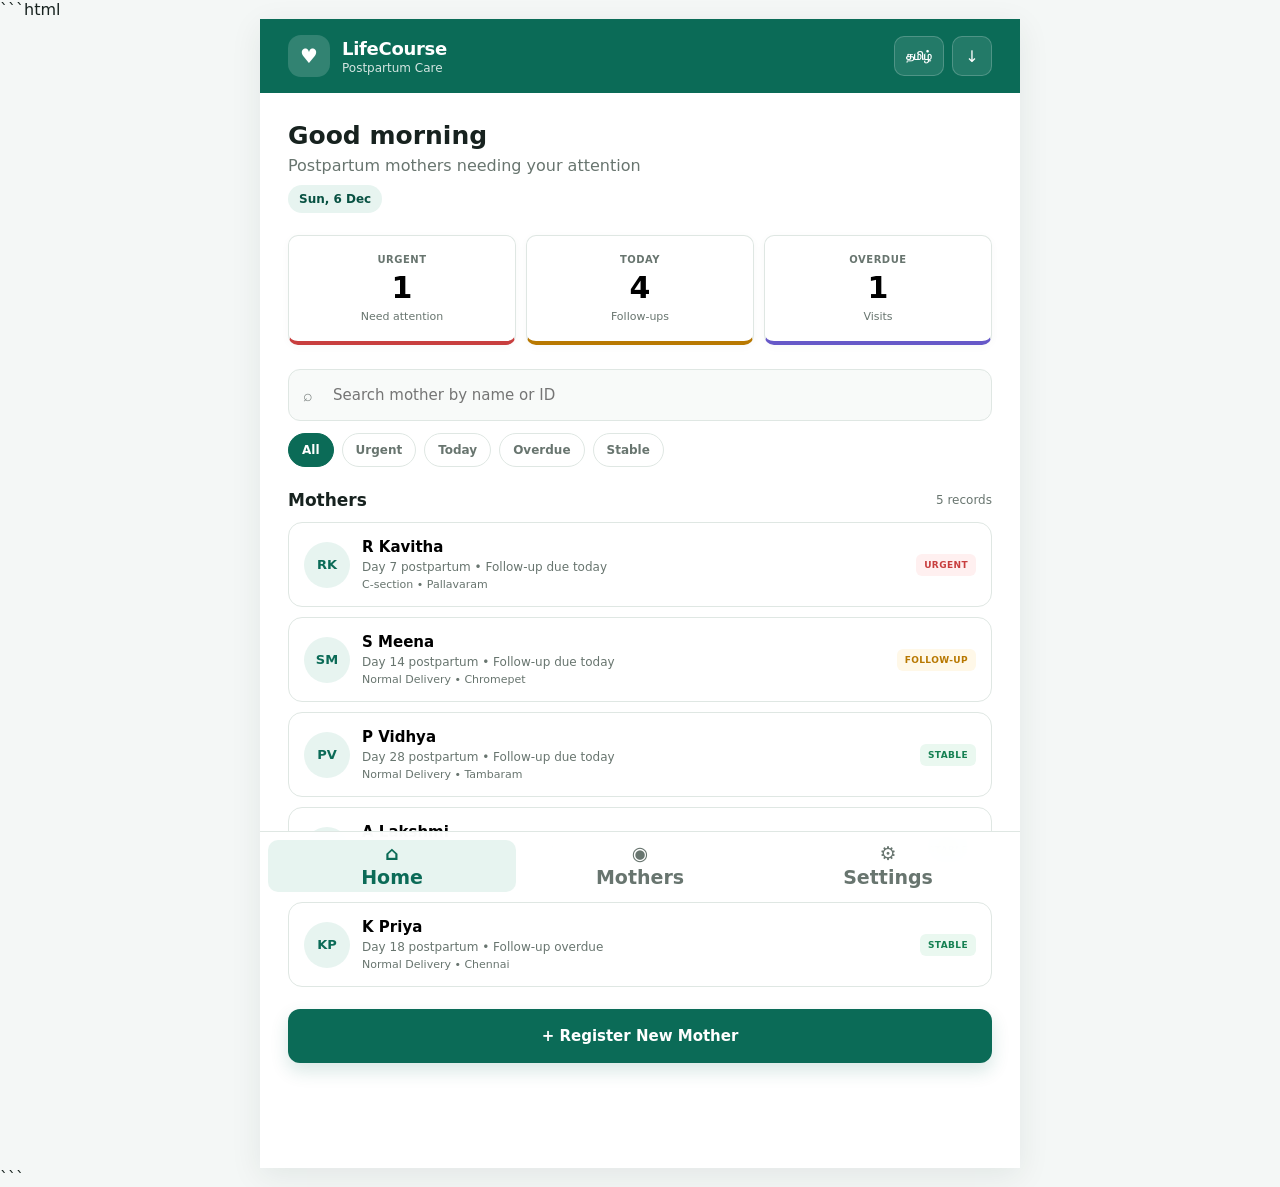
==== index.html @ d2e95560 "Update index.html" ====
```html
<!DOCTYPE html>
<html lang="en">
<head>
<meta charset="UTF-8">
<meta name="viewport" content="width=device-width, initial-scale=1.0, maximum-scale=1.0, viewport-fit=cover">

<title>LifeCourse | Postpartum Care</title>

<meta name="theme-color" content="#0b6b57">
<meta name="description" content="Postpartum follow-up prototype for ASHA and community health workers">

<style>

/* =========================================================
   LIFECOURSE POSTPARTUM TRACKER
   Single-file GitHub Pages prototype
   ========================================================= */

:root {
  --primary: #0b6b57;
  --primary-dark: #075142;
  --primary-light: #e7f4f0;

  --bg: #f4f7f6;
  --surface: #ffffff;
  --surface-soft: #f8faf9;

  --text: #17221f;
  --muted: #68756f;
  --border: #dfe7e3;

  --red: #c83e3e;
  --red-bg: #fff0f0;

  --yellow: #b87800;
  --yellow-bg: #fff8e8;

  --green: #158052;
  --green-bg: #eaf8f0;

  --purple: #6658c8;
  --purple-bg: #f0eeff;

  --shadow: 0 8px 30px rgba(18, 45, 36, 0.08);

  --radius: 16px;
  --radius-small: 10px;
}

* {
  box-sizing: border-box;
}

html {
  scroll-behavior: smooth;
}

body {
  margin: 0;
  background: var(--bg);
  color: var(--text);
  font-family:
    Inter,
    ui-sans-serif,
    system-ui,
    -apple-system,
    BlinkMacSystemFont,
    "Segoe UI",
    sans-serif;
}

button,
input,
select,
textarea {
  font: inherit;
}

button {
  cursor: pointer;
}

.app-shell {
  width: 100%;
  max-width: 760px;
  min-height: 100vh;
  margin: auto;
  background: var(--surface);
  position: relative;
  box-shadow: var(--shadow);
}


/* =========================================================
   HEADER
   ========================================================= */

.topbar {
  position: sticky;
  top: 0;
  z-index: 50;

  min-height: 74px;

  padding:
    calc(14px + env(safe-area-inset-top))
    20px
    14px;

  display: flex;
  align-items: center;
  justify-content: space-between;
  gap: 12px;

  color: white;
  background: var(--primary);
}

.brand {
  display: flex;
  align-items: center;
  gap: 12px;
}

.brand-mark {
  width: 42px;
  height: 42px;

  border-radius: 13px;

  display: grid;
  place-items: center;

  background: rgba(255,255,255,0.16);

  font-size: 20px;
}

.brand h1 {
  margin: 0;
  font-size: 18px;
  letter-spacing: -0.3px;
}

.brand p {
  margin: 2px 0 0;
  font-size: 12px;
  opacity: 0.82;
}

.header-actions {
  display: flex;
  gap: 8px;
}

.icon-button,
.language-button {
  border: 1px solid rgba(255,255,255,0.2);
  color: white;
  background: rgba(255,255,255,0.1);

  border-radius: 10px;

  min-width: 40px;
  height: 40px;

  padding: 0 11px;

  display: grid;
  place-items: center;
}

.language-button {
  font-size: 12px;
  font-weight: 700;
}


/* =========================================================
   SCREENS
   ========================================================= */

.screen {
  display: none;
  padding: 22px 18px 100px;
}

.screen.active {
  display: block;
}

.page-title {
  margin-bottom: 22px;
}

.page-title h2 {
  margin: 0;
  font-size: 26px;
  letter-spacing: -0.7px;
}

.page-title p {
  margin: 6px 0 0;
  color: var(--muted);
  line-height: 1.45;
}


/* =========================================================
   DASHBOARD
   ========================================================= */

.greeting {
  margin-bottom: 22px;
}

.greeting h2 {
  margin: 0;
  font-size: 25px;
}

.greeting p {
  margin: 6px 0 0;
  color: var(--muted);
}

.date-chip {
  display: inline-flex;
  margin-top: 10px;

  padding: 7px 11px;

  border-radius: 100px;

  background: var(--primary-light);
  color: var(--primary-dark);

  font-size: 12px;
  font-weight: 700;
}

.summary-grid {
  display: grid;
  grid-template-columns: repeat(3, 1fr);
  gap: 10px;

  margin-bottom: 24px;
}

.summary-card {
  min-height: 110px;

  padding: 14px 10px;

  border: 1px solid var(--border);
  border-radius: var(--radius-small);

  background: var(--surface);

  text-align: center;

  box-shadow: 0 2px 8px rgba(20, 40, 32, 0.03);
}

.summary-card span {
  display: block;

  margin-bottom: 5px;

  color: var(--muted);

  font-size: 10px;
  font-weight: 800;
  letter-spacing: 0.5px;
}

.summary-card strong {
  display: block;

  margin-bottom: 5px;

  font-size: 30px;
}

.summary-card small {
  color: var(--muted);
  font-size: 11px;
}

.summary-card.urgent {
  border-bottom: 4px solid var(--red);
}

.summary-card.today {
  border-bottom: 4px solid var(--yellow);
}

.summary-card.overdue {
  border-bottom: 4px solid var(--purple);
}


/* =========================================================
   SEARCH AND FILTERS
   ========================================================= */

.search-box {
  position: relative;
  margin-bottom: 12px;
}

.search-box span {
  position: absolute;
  top: 50%;
  left: 15px;

  transform: translateY(-50%);

  opacity: 0.55;
}

.search-box input {
  width: 100%;

  padding: 16px 16px 16px 44px;

  border: 1px solid var(--border);
  border-radius: 12px;

  outline: none;

  background: var(--surface-soft);

  font-size: 15px;
}

.search-box input:focus {
  border-color: var(--primary);
  background: white;
}

.filter-row {
  display: flex;
  gap: 8px;

  overflow-x: auto;

  padding-bottom: 5px;
  margin-bottom: 18px;

  scrollbar-width: none;
}

.filter-row::-webkit-scrollbar {
  display: none;
}

.filter-button {
  white-space: nowrap;

  padding: 9px 13px;

  border: 1px solid var(--border);
  border-radius: 100px;

  background: white;
  color: var(--muted);

  font-size: 12px;
  font-weight: 700;
}

.filter-button.active {
  background: var(--primary);
  color: white;
  border-color: var(--primary);
}


/* =========================================================
   LIST
   ========================================================= */

.section-heading {
  display: flex;
  align-items: center;
  justify-content: space-between;

  margin: 18px 0 12px;
}

.section-heading h3 {
  margin: 0;
  font-size: 17px;
}

.section-heading span {
  color: var(--muted);
  font-size: 12px;
}

.mother-list {
  display: flex;
  flex-direction: column;
  gap: 10px;
}

.mother-card {
  width: 100%;

  padding: 15px;

  display: flex;
  align-items: center;
  gap: 12px;

  text-align: left;

  border: 1px solid var(--border);
  border-radius: 14px;

  background: white;
}

.mother-card:hover {
  border-color: #b9cbc4;
}

.mother-card:active {
  transform: scale(0.99);
}

.avatar {
  flex-shrink: 0;

  width: 46px;
  height: 46px;

  border-radius: 50%;

  display: grid;
  place-items: center;

  background: var(--primary-light);
  color: var(--primary);

  font-size: 13px;
  font-weight: 800;
}

.mother-details {
  flex: 1;
  min-width: 0;
}

.mother-details h4 {
  margin: 0 0 4px;

  overflow: hidden;

  text-overflow: ellipsis;
  white-space: nowrap;

  font-size: 15px;
}

.mother-details p {
  margin: 0 0 4px;

  color: var(--muted);
  font-size: 12px;
}

.mother-details small {
  color: var(--muted);
  font-size: 11px;
}

.risk-badge {
  flex-shrink: 0;

  padding: 6px 8px;

  border-radius: 6px;

  font-size: 9px;
  font-weight: 900;
  letter-spacing: 0.4px;
}

.risk-red {
  background: var(--red-bg);
  color: var(--red);
}

.risk-yellow {
  background: var(--yellow-bg);
  color: var(--yellow);
}

.risk-green {
  background: var(--green-bg);
  color: var(--green);
}

.risk-purple {
  background: var(--purple-bg);
  color: var(--purple);
}


/* =========================================================
   BUTTONS
   ========================================================= */

.primary-button {
  width: 100%;
  min-height: 54px;

  margin-top: 22px;

  border: none;
  border-radius: 12px;

  color: white;
  background: var(--primary);

  font-weight: 800;
  font-size: 15px;

  box-shadow: 0 8px 18px rgba(11,107,87,0.16);
}

.primary-button:hover {
  background: var(--primary-dark);
}

.secondary-button {
  width: 100%;
  min-height: 50px;

  margin-top: 10px;

  border: 1px solid var(--border);
  border-radius: 12px;

  color: var(--text);
  background: white;

  font-weight: 700;
}

.danger-button {
  width: 100%;
  min-height: 52px;

  margin-top: 12px;

  border: none;
  border-radius: 12px;

  color: white;
  background: var(--red);

  font-weight: 800;
}

.back-button {
  display: inline-flex;
  align-items: center;
  gap: 7px;

  margin-bottom: 18px;
  padding: 0;

  border: none;
  background: transparent;

  color: var(--primary);

  font-weight: 800;
}


/* =========================================================
   PROFILE
   ========================================================= */

.profile-hero {
  padding: 18px;

  border-radius: var(--radius);

  background: linear-gradient(
    135deg,
    var(--primary-light),
    #f4faf8
  );

  margin-bottom: 18px;
}

.profile-top {
  display: flex;
  gap: 14px;
  align-items: center;
}

.profile-avatar {
  width: 64px;
  height: 64px;

  border-radius: 50%;

  display: grid;
  place-items: center;

  background: var(--primary);
  color: white;

  font-weight: 900;
}

.profile-info h2 {
  margin: 0;
  font-size: 22px;
}

.profile-info p {
  margin: 4px 0 0;
  color: var(--muted);
  font-size: 12px;
}

.day-status {
  margin-top: 18px;

  display: flex;
  align-items: baseline;
  gap: 7px;
}

.day-status strong {
  font-size: 28px;
}

.day-status span {
  color: var(--muted);
  font-size: 13px;
}


/* =========================================================
   INFORMATION CARDS
   ========================================================= */

.info-card {
  padding: 18px;

  margin-bottom: 14px;

  border: 1px solid var(--border);
  border-radius: var(--radius);

  background: white;
}

.info-card h3 {
  margin: 0 0 12px;
  font-size: 16px;
}

.info-row {
  display: flex;
  justify-content: space-between;
  gap: 15px;

  padding: 12px 0;

  border-top: 1px solid #edf1ef;
}

.info-row:first-of-type {
  border-top: none;
}

.info-row span {
  color: var(--muted);
  font-size: 13px;
}

.info-row strong {
  text-align: right;
  font-size: 13px;
}


/* =========================================================
   TIMELINE
   ========================================================= */

.timeline {
  position: relative;

  padding-left: 30px;
}

.timeline::before {
  content: "";

  position: absolute;

  top: 10px;
  bottom: 10px;
  left: 10px;

  width: 2px;

  background: var(--border);
}

.timeline-item {
  position: relative;

  padding-bottom: 21px;
}

.timeline-dot {
  position: absolute;

  left: -30px;
  top: 0;

  width: 22px;
  height: 22px;

  border-radius: 50%;

  display: grid;
  place-items: center;

  background: #e8edeb;

  color: var(--muted);

  font-size: 10px;
  font-weight: 900;
}

.timeline-item.completed .timeline-dot {
  background: var(--primary);
  color: white;
}

.timeline-item.current .timeline-dot {
  background: var(--yellow);
  color: white;
}

.timeline-item.overdue .timeline-dot {
  background: var(--red);
  color: white;
}

.timeline-content {
  display: flex;
  align-items: center;
  justify-content: space-between;

  gap: 15px;
}

.timeline-content strong {
  display: block;
  font-size: 14px;
}

.timeline-content p {
  margin: 4px 0 0;
  color: var(--muted);
  font-size: 12px;
}


/* =========================================================
   FORMS
   ========================================================= */

.form-card {
  padding: 18px;

  margin-bottom: 15px;

  border: 1px solid var(--border);
  border-radius: var(--radius);

  background: white;
}

.form-card h3 {
  margin: 0 0 6px;
  font-size: 17px;
}

.form-card > p {
  margin: 0 0 16px;
  color: var(--muted);
  font-size: 12px;
}

.form-group {
  margin-bottom: 15px;
}

.form-group:last-child {
  margin-bottom: 0;
}

.form-group label {
  display: block;

  margin-bottom: 7px;

  font-size: 13px;
  font-weight: 700;
}

.form-group input,
.form-group select,
.form-group textarea {
  width: 100%;

  min-height: 48px;

  padding: 12px;

  border: 1px solid var(--border);
  border-radius: 10px;

  outline: none;

  color: var(--text);
  background: white;
}

.form-group textarea {
  min-height: 90px;
  resize: vertical;
}

.form-group input:focus,
.form-group select:focus,
.form-group textarea:focus {
  border-color: var(--primary);
}


/* =========================================================
   SYMPTOMS
   ========================================================= */

.symptom-list {
  display: flex;
  flex-direction: column;
}

.symptom-row {
  display: flex;
  align-items: center;
  justify-content: space-between;

  gap: 12px;

  padding: 15px 0;

  border-top: 1px solid #edf1ef;
}

.symptom-row:first-child {
  border-top: none;
}

.symptom-text strong {
  display: block;
  font-size: 13px;
}

.symptom-text small {
  display: block;

  margin-top: 3px;

  color: var(--muted);
  font-size: 11px;
}

.toggle {
  position: relative;

  flex-shrink: 0;

  width: 48px;
  height: 28px;
}

.toggle input {
  opacity: 0;
  width: 0;
  height: 0;
}

.toggle span {
  position: absolute;
  inset: 0;

  border-radius: 30px;

  background: #dfe6e3;

  transition: 0.2s;
}

.toggle span::before {
  content: "";

  position: absolute;

  width: 20px;
  height: 20px;

  left: 4px;
  top: 4px;

  border-radius: 50%;

  background: white;

  transition: 0.2s;

  box-shadow: 0 2px 4px rgba(0,0,0,0.12);
}

.toggle input:checked + span {
  background: var(--red);
}

.toggle input:checked + span::before {
  transform: translateX(20px);
}


/* =========================================================
   SEGMENT CONTROL
   ========================================================= */

.segment-control {
  display: grid;
  grid-template-columns: repeat(3, 1fr);

  padding: 4px;

  border-radius: 11px;

  background: #edf2f0;
}

.segment-control button {
  min-height: 40px;

  border: none;
  border-radius: 8px;

  color: var(--muted);
  background: transparent;

  font-size: 12px;
  font-weight: 800;
}

.segment-control button.active {
  color: var(--primary);
  background: white;

  box-shadow: 0 2px 6px rgba(0,0,0,0.06);
}


/* =========================================================
   EMPTY STATE
   ========================================================= */

.empty-state {
  padding: 35px 20px;

  text-align: center;

  color: var(--muted);
}

.empty-icon {
  font-size: 38px;
  margin-bottom: 10px;
}


/* =========================================================
   RESULT
   ========================================================= */

.result-hero {
  margin-top: 30px;

  padding: 30px 22px;

  border-radius: 20px;

  text-align: center;
}

.result-icon {
  width: 72px;
  height: 72px;

  margin: 0 auto 15px;

  border-radius: 50%;

  display: grid;
  place-items: center;

  background: rgba(255,255,255,0.75);

  font-size: 30px;
}

.result-hero h2 {
  margin: 0;
}

.result-hero p {
  margin: 10px 0 0;
  line-height: 1.55;
}

.result-hero.red {
  color: #8e2424;
  background: var(--red-bg);
}

.result-hero.yellow {
  color: #805500;
  background: var(--yellow-bg);
}

.result-hero.green {
  color: #11633e;
  background: var(--green-bg);
}

.result-details {
  margin-top: 20px;
}


/* =========================================================
   BOTTOM NAVIGATION
   ========================================================= */

.bottom-nav {
  position: fixed;

  left: 50%;
  bottom: 0;

  transform: translateX(-50%);

  width: 100%;
  max-width: 760px;

  display: grid;
  grid-template-columns: repeat(3, 1fr);

  padding:
    8px
    8px
    calc(8px + env(safe-area-inset-bottom));

  border-top: 1px solid var(--border);

  background: rgba(255,255,255,0.96);

  backdrop-filter: blur(12px);
}

.nav-button {
  min-height: 52px;

  border: none;
  border-radius: 10px;

  color: var(--muted);
  background: transparent;

  font-size: 11px;
  font-weight: 700;
}

.nav-button span {
  display: block;
  font-size: 19px;
  margin-bottom: 2px;
}

.nav-button.active {
  color: var(--primary);
  background: var(--primary-light);
}


/* =========================================================
   TOAST
   ========================================================= */

.toast {
  position: fixed;

  left: 50%;
  bottom: 85px;

  transform: translateX(-50%) translateY(20px);

  z-index: 100;

  min-width: 220px;
  max-width: 85%;

  padding: 13px 16px;

  border-radius: 10px;

  color: white;
  background: #25312d;

  text-align: center;

  font-size: 13px;

  opacity: 0;
  pointer-events: none;

  transition: 0.25s;
}

.toast.show {
  opacity: 1;
  transform: translateX(-50%) translateY(0);
}


/* =========================================================
   MODAL
   ========================================================= */

.modal-overlay {
  position: fixed;
  inset: 0;

  z-index: 120;

  display: none;
  align-items: flex-end;

  background: rgba(10,20,16,0.45);
}

.modal-overlay.show {
  display: flex;
}

.modal {
  width: 100%;
  max-width: 760px;

  margin: auto;

  max-height: 90vh;
  overflow-y: auto;

  padding: 22px 18px
           calc(22px + env(safe-area-inset-bottom));

  border-radius: 22px 22px 0 0;

  background: white;
}

.modal h2 {
  margin-top: 0;
}


/* =========================================================
   RESPONSIVE
   ========================================================= */

@media (min-width: 700px) {

  .screen {
    padding: 28px 28px 105px;
  }

  .topbar {
    padding-left: 28px;
    padding-right: 28px;
  }

  .summary-card {
    padding: 18px;
  }

}

</style>
</head>


<body>

<div class="app-shell">


<!-- ======================================================
     HEADER
     ====================================================== -->

<header class="topbar">

  <div class="brand">

    <div class="brand-mark">♥</div>

    <div>

      <h1>LifeCourse</h1>

      <p data-i18n="postpartumCare">
        Postpartum Care
      </p>

    </div>

  </div>


  <div class="header-actions">

    <button
      class="language-button"
      onclick="toggleLanguage()"
      id="languageButton">

      தமிழ்

    </button>


    <button
      class="icon-button"
      onclick="exportCSV()"
      title="Export data">

      ↓

    </button>

  </div>

</header>



<!-- ======================================================
     DASHBOARD
     ====================================================== -->

<main
  id="dashboard"
  class="screen active">

  <section class="greeting">

    <h2 data-i18n="goodMorning">
      Good morning
    </h2>

    <p data-i18n="dashboardSubtitle">
      Postpartum mothers needing your attention
    </p>

    <div
      class="date-chip"
      id="todayDate">
    </div>

  </section>



  <section class="summary-grid">

    <button
      class="summary-card urgent"
      onclick="setFilter('urgent')">

      <span data-i18n="urgent">
        URGENT
      </span>

      <strong id="urgentCount">0</strong>

      <small data-i18n="needAttention">
        Need attention
      </small>

    </button>


    <button
      class="summary-card today"
      onclick="setFilter('today')">

      <span data-i18n="today">
        TODAY
      </span>

      <strong id="todayCount">0</strong>

      <small data-i18n="followUps">
        Follow-ups
      </small>

    </button>


    <button
      class="summary-card overdue"
      onclick="setFilter('overdue')">

      <span data-i18n="overdue">
        OVERDUE
      </span>

      <strong id="overdueCount">0</strong>

      <small data-i18n="visits">
        Visits
      </small>

    </button>

  </section>



  <div class="search-box">

    <span>⌕</span>

    <input
      type="text"
      id="searchInput"
      data-i18n-placeholder="searchPlaceholder"
      placeholder="Search mother by name or ID"
      oninput="renderMotherList()">

  </div>



  <div class="filter-row">

    <button
      class="filter-button active"
      data-filter="all"
      onclick="setFilter('all')">

      All

    </button>


    <button
      class="filter-button"
      data-filter="urgent"
      onclick="setFilter('urgent')">

      Urgent

    </button>


    <button
      class="filter-button"
      data-filter="today"
      onclick="setFilter('today')">

      Today

    </button>


    <button
      class="filter-button"
      data-filter="overdue"
      onclick="setFilter('overdue')">

      Overdue

    </button>


    <button
      class="filter-button"
      data-filter="stable"
      onclick="setFilter('stable')">

      Stable

    </button>

  </div>



  <div class="section-heading">

    <h3 data-i18n="mothers">
      Mothers
    </h3>

    <span id="listCount"></span>

  </div>



  <div
    id="motherList"
    class="mother-list">
  </div>



  <button
    class="primary-button"
    onclick="openRegistration()"
    data-i18n="registerMother">

    + Register New Mother

  </button>

</main>



<!-- ======================================================
     PROFILE
     ====================================================== -->

<main
  id="profileScreen"
  class="screen">

  <button
    class="back-button"
    onclick="showScreen('dashboard')">

    ← <span data-i18n="backToDashboard">
      Dashboard
    </span>

  </button>


  <div id="profileContent"></div>

</main>



<!-- ======================================================
     ASSESSMENT
     ====================================================== -->

<main
  id="assessmentScreen"
  class="screen">

  <button
    class="back-button"
    onclick="returnToProfile()">

    ← <span data-i18n="backToMother">
      Mother Profile
    </span>

  </button>


  <div class="page-title">

    <h2 data-i18n="assessment">
      Postpartum Assessment
    </h2>

    <p data-i18n="assessmentSubtitle">
      Record today's follow-up visit
    </p>

  </div>



  <div class="form-card">

    <h3 data-i18n="vitals">
      Vitals
    </h3>

    <p>
      Optional measurements available during the visit.
    </p>


    <div class="form-group">

      <label data-i18n="bloodPressure">
        Blood Pressure
      </label>

      <input
        type="text"
        id="visitBP"
        placeholder="120/80">

    </div>


    <div class="form-group">

      <label data-i18n="temperature">
        Temperature
      </label>

      <input
        type="number"
        step="0.1"
        id="visitTemperature"
        placeholder="°C">

    </div>

  </div>



  <div class="form-card">

    <h3 data-i18n="dangerSigns">
      Danger Signs
    </h3>

    <p data-i18n="dangerSignsSubtitle">
      Select symptoms reported or observed.
    </p>


    <div class="symptom-list" id="dangerSymptomList"></div>

  </div>



  <div class="form-card">

    <h3 data-i18n="woundCare">
      C-section / Wound Care
    </h3>

    <p>
      Complete where relevant.
    </p>


    <div class="symptom-list" id="woundSymptomList"></div>

  </div>



  <div class="form-card">

    <h3 data-i18n="mentalWellbeing">
      Mother's Wellbeing
    </h3>

    <p>
      Ask sensitively and record concerns.
    </p>


    <div class="symptom-list" id="mentalSymptomList"></div>

  </div>



  <div class="form-card">

    <h3 data-i18n="generalNotes">
      General Notes
    </h3>

    <div class="form-group">

      <textarea
        id="visitNotes"
        placeholder="Add observations from today's visit..."></textarea>

    </div>

  </div>



  <button
    class="primary-button"
    onclick="completeAssessment()"
    data-i18n="completeAssessment">

    Complete Assessment

  </button>

</main>



<!-- ======================================================
     RESULT
     ====================================================== -->

<main
  id="resultScreen"
  class="screen">

  <div id="resultContent"></div>

</main>



<!-- ======================================================
     MOTHERS SCREEN
     ====================================================== -->

<main
  id="mothersScreen"
  class="screen">

  <div class="page-title">

    <h2 data-i18n="allMothers">
      All Mothers
    </h2>

    <p data-i18n="allMothersSubtitle">
      Registered postpartum follow-up records
    </p>

  </div>


  <div
    id="allMotherList"
    class="mother-list">
  </div>

</main>



<!-- ======================================================
     SETTINGS
     ====================================================== -->

<main
  id="settingsScreen"
  class="screen">

  <div class="page-title">

    <h2 data-i18n="settings">
      Settings
    </h2>

    <p>
      Prototype data and application controls
    </p>

  </div>


  <div class="info-card">

    <h3>Data Storage</h3>

    <p style="color: var(--muted); font-size: 13px; line-height: 1.5;">

      This prototype stores data locally in this browser using
      LocalStorage. It is not suitable for real identifiable patient data.

    </p>

  </div>


  <div class="info-card">

    <h3>Demo Data</h3>

    <button
      class="secondary-button"
      onclick="resetDemoData()">

      Reset Demo Data

    </button>

  </div>


  <div class="info-card">

    <h3>Export</h3>

    <button
      class="secondary-button"
      onclick="exportCSV()">

      Export Mothers and Visit Data as CSV

    </button>

  </div>


  <div class="info-card">

    <h3>Prototype Disclaimer</h3>

    <p style="color: var(--muted); font-size: 13px; line-height: 1.5;">

      Risk classifications in this demonstration are not clinical advice.
      A production version should use clinically validated pathways and
      official programme protocols.

    </p>

  </div>

</main>



<!-- ======================================================
     BOTTOM NAVIGATION
     ====================================================== -->

<nav class="bottom-nav">

  <button
    class="nav-button active"
    data-screen="dashboard"
    onclick="showScreen('dashboard')">

    <span>⌂</span>

    <span data-i18n="home">
      Home
    </span>

  </button>


  <button
    class="nav-button"
    data-screen="mothersScreen"
    onclick="showScreen('mothersScreen')">

    <span>◉</span>

    <span data-i18n="mothers">
      Mothers
    </span>

  </button>


  <button
    class="nav-button"
    data-screen="settingsScreen"
    onclick="showScreen('settingsScreen')">

    <span>⚙</span>

    <span data-i18n="settings">
      Settings
    </span>

  </button>

</nav>



<!-- ======================================================
     REGISTRATION MODAL
     ====================================================== -->

<div
  id="registrationModal"
  class="modal-overlay">

  <div class="modal">

    <button
      class="back-button"
      onclick="closeRegistration()">

      ← Close

    </button>


    <h2 data-i18n="registerMother">
      Register New Mother
    </h2>


    <div class="form-group">

      <label data-i18n="motherName">
        Mother's Name
      </label>

      <input
        id="newMotherName"
        type="text"
        placeholder="Enter full name">

    </div>


    <div class="form-group">

      <label data-i18n="phoneNumber">
        Phone Number
      </label>

      <input
        id="newMotherPhone"
        type="tel"
        placeholder="Optional">

    </div>


    <div class="form-group">

      <label data-i18n="deliveryDate">
        Delivery Date
      </label>

      <input
        id="newDeliveryDate"
        type="date">

    </div>


    <div class="form-group">

      <label data-i18n="deliveryType">
        Delivery Type
      </label>

      <select id="newDeliveryType">

        <option value="Normal Delivery">
          Normal Delivery
        </option>

        <option value="C-section">
          C-section
        </option>

      </select>

    </div>


    <div class="form-group">

      <label data-i18n="hospital">
        Hospital / Facility
      </label>

      <input
        id="newHospital"
        type="text"
        placeholder="Facility name">

    </div>


    <div class="form-group">

      <label data-i18n="village">
        Village / Area
      </label>

      <input
        id="newVillage"
        type="text"
        placeholder="Village or locality">

    </div>


    <button
      class="primary-button"
      onclick="registerMother()"
      data-i18n="saveMother">

      Save Mother

    </button>

  </div>

</div>



<!-- ======================================================
     TOAST
     ====================================================== -->

<div
  id="toast"
  class="toast">
</div>



<script>

/* =========================================================
   DATA
   ========================================================= */

const STORAGE_KEY = "lifecourse_postpartum_mothers_v1";

let activeFilter = "all";
let selectedMotherId = null;
let currentLanguage = "en";


const VISIT_SCHEDULE = [
  1,
  3,
  7,
  14,
  28,
  42
];


const dangerSymptoms = [

  {
    id: "heavyBleeding",
    title: "Heavy vaginal bleeding",
    description: "Bleeding reported as unusually heavy"
  },

  {
    id: "fever",
    title: "Fever",
    description: "Mother reports fever or high temperature"
  },

  {
    id: "severeHeadache",
    title: "Severe headache",
    description: "Persistent or severe headache"
  },

  {
    id: "blurredVision",
    title: "Blurred vision",
    description: "New visual disturbance"
  },

  {
    id: "breathlessness",
    title: "Breathlessness",
    description: "Difficulty breathing or shortness of breath"
  },

  {
    id: "abdominalPain",
    title: "Severe abdominal pain",
    description: "Severe or worsening abdominal pain"
  }

];


const woundSymptoms = [

  {
    id: "woundPain",
    title: "Increasing wound pain",
    description: "Pain worsening around surgical wound"
  },

  {
    id: "woundRedness",
    title: "Redness or swelling",
    description: "Redness, warmth or swelling observed"
  },

  {
    id: "woundDischarge",
    title: "Discharge from wound",
    description: "Fluid or discharge observed"
  }

];


const mentalSymptoms = [

  {
    id: "persistentSadness",
    title: "Feeling persistently sad",
    description: "Persistent low mood or sadness"
  },

  {
    id: "extremeAnxiety",
    title: "Extreme anxiety",
    description: "Severe worry or anxiety affecting daily life"
  },

  {
    id: "difficultyCaring",
    title: "Difficulty caring for self or baby",
    description: "Functional concern requiring follow-up"
  }

];


/* =========================================================
   TRANSLATIONS
   ========================================================= */

const translations = {

  en: {

    postpartumCare: "Postpartum Care",

    goodMorning: "Good morning",

    dashboardSubtitle:
      "Postpartum mothers needing your attention",

    urgent: "URGENT",

    needAttention: "Need attention",

    today: "TODAY",

    followUps: "Follow-ups",

    overdue: "OVERDUE",

    visits: "Visits",

    searchPlaceholder:
      "Search mother by name or ID",

    mothers: "Mothers",

    registerMother:
      "+ Register New Mother",

    backToDashboard:
      "Dashboard",

    backToMother:
      "Mother Profile",

    assessment:
      "Postpartum Assessment",

    assessmentSubtitle:
      "Record today's follow-up visit",

    vitals:
      "Vitals",

    bloodPressure:
      "Blood Pressure",

    temperature:
      "Temperature",

    dangerSigns:
      "Danger Signs",

    dangerSignsSubtitle:
      "Select symptoms reported or observed.",

    woundCare:
      "C-section / Wound Care",

    mentalWellbeing:
      "Mother's Wellbeing",

    generalNotes:
      "General Notes",

    completeAssessment:
      "Complete Assessment",

    allMothers:
      "All Mothers",

    allMothersSubtitle:
      "Registered postpartum follow-up records",

    settings:
      "Settings",

    home:
      "Home",

    motherName:
      "Mother's Name",

    phoneNumber:
      "Phone Number",

    deliveryDate:
      "Delivery Date",

    deliveryType:
      "Delivery Type",

    hospital:
      "Hospital / Facility",

    village:
      "Village / Area",

    saveMother:
      "Save Mother"

  },


  ta: {

    postpartumCare:
      "பிரசவத்திற்குப் பிந்தைய பராமரிப்பு",

    goodMorning:
      "வணக்கம்",

    dashboardSubtitle:
      "உங்கள் கவனம் தேவைப்படும் தாய்மார்கள்",

    urgent:
      "அவசரம்",

    needAttention:
      "கவனம் தேவை",

    today:
      "இன்று",

    followUps:
      "தொடர்பு வருகைகள்",

    overdue:
      "தாமதம்",

    visits:
      "வருகைகள்",

    searchPlaceholder:
      "பெயர் அல்லது ID மூலம் தேடவும்",

    mothers:
      "தாய்மார்கள்",

    registerMother:
      "+ புதிய தாயை பதிவு செய்யவும்",

    backToDashboard:
      "டாஷ்போர்டு",

    backToMother:
      "தாய் விவரம்",

    assessment:
      "பிரசவத்திற்குப் பிந்தைய மதிப்பீடு",

    assessmentSubtitle:
      "இன்றைய வருகையை பதிவு செய்யவும்",

    vitals:
      "உடல் அளவீடுகள்",

    bloodPressure:
      "இரத்த அழுத்தம்",

    temperature:
      "உடல் வெப்பநிலை",

    dangerSigns:
      "ஆபத்து அறிகுறிகள்",

    dangerSignsSubtitle:
      "காணப்பட்ட அல்லது தெரிவிக்கப்பட்ட அறிகுறிகளை தேர்வு செய்யவும்.",

    woundCare:
      "C-section / காயம் பராமரிப்பு",

    mentalWellbeing:
      "தாயின் மனநலம்",

    generalNotes:
      "குறிப்புகள்",

    completeAssessment:
      "மதிப்பீட்டை முடிக்கவும்",

    allMothers:
      "அனைத்து தாய்மார்கள்",

    allMothersSubtitle:
      "பதிவு செய்யப்பட்ட பின்தொடர்பு பதிவுகள்",

    settings:
      "அமைப்புகள்",

    home:
      "முகப்பு",

    motherName:
      "தாயின் பெயர்",

    phoneNumber:
      "தொலைபேசி எண்",

    deliveryDate:
      "பிரசவ தேதி",

    deliveryType:
      "பிரசவ வகை",

    hospital:
      "மருத்துவமனை / மையம்",

    village:
      "கிராமம் / பகுதி",

    saveMother:
      "தாயை சேமிக்கவும்"

  }

};


/* =========================================================
   DEMO DATA
   ========================================================= */

function daysAgo(days) {

  const date = new Date();

  date.setDate(
    date.getDate() - days
  );

  return date
    .toISOString()
    .split("T")[0];

}


function createDemoData() {

  return [

    {

      id: "M001",

      name: "R Kavitha",

      phone: "9876543210",

      deliveryDate: daysAgo(7),

      deliveryType: "C-section",

      hospital:
        "Government Hospital",

      village:
        "Pallavaram",

      visits: [

        {
          date: daysAgo(6),
          day: 1,
          risk: "stable",
          symptoms: [],
          notes:
            "Routine follow-up completed."
        },

        {
          date: daysAgo(4),
          day: 3,
          risk: "stable",
          symptoms: [],
          notes:
            "Mother recovering."
        }

      ],

      manualRisk: "urgent",

      createdAt:
        new Date().toISOString()

    },


    {

      id: "M002",

      name: "S Meena",

      phone: "9876543211",

      deliveryDate: daysAgo(14),

      deliveryType: "Normal Delivery",

      hospital:
        "Primary Health Centre",

      village:
        "Chromepet",

      visits: [

        {
          date: daysAgo(13),
          day: 1,
          risk: "stable",
          symptoms: [],
          notes: ""
        },

        {
          date: daysAgo(11),
          day: 3,
          risk: "stable",
          symptoms: [],
          notes: ""
        },

        {
          date: daysAgo(7),
          day: 7,
          risk: "followup",
          symptoms: ["persistentSadness"],
          notes:
            "Needs closer wellbeing follow-up."
        }

      ],

      manualRisk: "followup",

      createdAt:
        new Date().toISOString()

    },


    {

      id: "M003",

      name: "P Vidhya",

      phone: "9876543212",

      deliveryDate: daysAgo(28),

      deliveryType: "Normal Delivery",

      hospital:
        "Government Hospital",

      village:
        "Tambaram",

      visits: [

        {
          date: daysAgo(27),
          day: 1,
          risk: "stable",
          symptoms: [],
          notes: ""
        },

        {
          date: daysAgo(25),
          day: 3,
          risk: "stable",
          symptoms: [],
          notes: ""
        },

        {
          date: daysAgo(21),
          day: 7,
          risk: "stable",
          symptoms: [],
          notes: ""
        },

        {
          date: daysAgo(14),
          day: 14,
          risk: "stable",
          symptoms: [],
          notes: ""
        }

      ],

      manualRisk: "stable",

      createdAt:
        new Date().toISOString()

    },


    {

      id: "M004",

      name: "A Lakshmi",

      phone: "9876543213",

      deliveryDate: daysAgo(3),

      deliveryType: "C-section",

      hospital:
        "Government Hospital",

      village:
        "Pallavaram",

      visits: [

        {
          date: daysAgo(2),
          day: 1,
          risk: "stable",
          symptoms: [],
          notes: ""
        }

      ],

      manualRisk: "stable",

      createdAt:
        new Date().toISOString()

    },


    {

      id: "M005",

      name: "K Priya",

      phone: "9876543214",

      deliveryDate: daysAgo(18),

      deliveryType: "Normal Delivery",

      hospital:
        "Primary Health Centre",

      village:
        "Chennai",

      visits: [

        {
          date: daysAgo(17),
          day: 1,
          risk: "stable",
          symptoms: [],
          notes: ""
        }

      ],

      manualRisk: "stable",

      createdAt:
        new Date().toISOString()

    }

  ];

}


/* =========================================================
   STORAGE
   ========================================================= */

function loadMothers() {

  const stored =
    localStorage.getItem(STORAGE_KEY);

  if (!stored) {

    const demo =
      createDemoData();

    saveMothers(demo);

    return demo;

  }

  try {

    return JSON.parse(stored);

  }

  catch (error) {

    const demo =
      createDemoData();

    saveMothers(demo);

    return demo;

  }

}


function saveMothers(mothers) {

  localStorage.setItem(
    STORAGE_KEY,
    JSON.stringify(mothers)
  );

}


let mothers = loadMothers();


/* =========================================================
   DATE HELPERS
   ========================================================= */

function getPostpartumDay(deliveryDate) {

  const start =
    new Date(deliveryDate);

  start.setHours(0,0,0,0);

  const today =
    new Date();

  today.setHours(0,0,0,0);

  const difference =
    today - start;

  return Math.max(
    0,
    Math.floor(
      difference /
      (1000 * 60 * 60 * 24)
    )
  );

}


function formatDate(dateString) {

  if (!dateString) return "-";

  const date =
    new Date(dateString);

  return date.toLocaleDateString(
    currentLanguage === "ta"
      ? "ta-IN"
      : "en-IN",
    {
      day: "numeric",
      month: "short",
      year: "numeric"
    }
  );

}


function formatToday() {

  return new Date()
    .toLocaleDateString(
      currentLanguage === "ta"
        ? "ta-IN"
        : "en-IN",
      {
        weekday: "short",
        day: "numeric",
        month: "short"
      }
    );

}


/* =========================================================
   VISIT STATUS
   ========================================================= */

function getCompletedVisitDays(mother) {

  return mother.visits
    .map(visit => visit.day);

}


function getNextScheduledDay(mother) {

  const completed =
    getCompletedVisitDays(mother);

  return VISIT_SCHEDULE.find(
    day => !completed.includes(day)
  ) || null;

}


function getVisitStatus(mother) {

  const postpartumDay =
    getPostpartumDay(
      mother.deliveryDate
    );

  const nextDay =
    getNextScheduledDay(mother);

  if (!nextDay) {

    return "completed";

  }

  if (postpartumDay > nextDay) {

    return "overdue";

  }

  if (postpartumDay === nextDay) {

    return "today";

  }

  return "upcoming";

}


/* =========================================================
   RISK
   ========================================================= */

function getCurrentRisk(mother) {

  if (
    mother.manualRisk === "urgent"
  ) {

    return "urgent";

  }

  const visits =
    mother.visits || [];

  if (visits.length === 0) {

    return mother.manualRisk ||
      "stable";

  }

  const latest =
    visits[visits.length - 1];

  return latest.risk ||
    mother.manualRisk ||
    "stable";

}


function getRiskLabel(risk) {

  const labels = {

    urgent:
      currentLanguage === "ta"
        ? "அவசரம்"
        : "URGENT",

    followup:
      currentLanguage === "ta"
        ? "பின்தொடர்பு"
        : "FOLLOW-UP",

    stable:
      currentLanguage === "ta"
        ? "நிலையான"
        : "STABLE"

  };

  return labels[risk] ||
    labels.stable;

}


function getRiskClass(risk) {

  if (risk === "urgent") {

    return "risk-red";

  }

  if (risk === "followup") {

    return "risk-yellow";

  }

  return "risk-green";

}


/* =========================================================
   RENDER MOTHER LIST
   ========================================================= */

function renderMotherList() {

  const list =
    document.getElementById(
      "motherList"
    );

  const query =
    document
      .getElementById(
        "searchInput"
      )
      .value
      .toLowerCase()
      .trim();


  let filtered =
    [...mothers];


  if (query) {

    filtered =
      filtered.filter(mother =>

        mother.name
          .toLowerCase()
          .includes(query)

        ||

        mother.id
          .toLowerCase()
          .includes(query)

      );

  }


  filtered =
    filtered.filter(mother => {

      const risk =
        getCurrentRisk(mother);

      const status =
        getVisitStatus(mother);


      if (
        activeFilter === "all"
      ) return true;


      if (
        activeFilter === "urgent"
      ) {

        return risk === "urgent";

      }


      if (
        activeFilter === "stable"
      ) {

        return risk === "stable";

      }


      if (
        activeFilter === "today"
      ) {

        return status === "today";

      }


      if (
        activeFilter === "overdue"
      ) {

        return status === "overdue";

      }


      return true;

    });


  filtered.sort((a, b) => {

    const riskOrder = {
      urgent: 1,
      followup: 2,
      stable: 3
    };

    return (
      riskOrder[
        getCurrentRisk(a)
      ]
      -
      riskOrder[
        getCurrentRisk(b)
      ]
    );

  });


  document
    .getElementById(
      "listCount"
    )
    .textContent =
      `${filtered.length} records`;


  if (
    filtered.length === 0
  ) {

    list.innerHTML = `

      <div class="empty-state">

        <div class="empty-icon">
          ✓
        </div>

        <strong>
          No mothers found
        </strong>

        <p>
          Try another search or filter.
        </p>

      </div>

    `;

    return;

  }


  list.innerHTML =
    filtered
      .map(mother =>
        renderMotherCard(mother)
      )
      .join("");

}


function renderMotherCard(mother) {

  const postpartumDay =
    getPostpartumDay(
      mother.deliveryDate
    );

  const risk =
    getCurrentRisk(mother);

  const visitStatus =
    getVisitStatus(mother);

  const nextDay =
    getNextScheduledDay(mother);


  let statusText =
    `Day ${postpartumDay} postpartum`;


  if (
    visitStatus === "today"
  ) {

    statusText +=
      " • Follow-up due today";

  }

  if (
    visitStatus === "overdue"
  ) {

    statusText +=
      " • Follow-up overdue";

  }

  if (
    nextDay &&
    visitStatus === "upcoming"
  ) {

    statusText +=
      ` • Next visit Day ${nextDay}`;

  }


  const initials =
    mother.name
      .split(" ")
      .slice(0,2)
      .map(
        word =>
          word[0]
      )
      .join("")
      .toUpperCase();


  return `

    <button
      class="mother-card"
      onclick="openMother('${mother.id}')">

      <div class="avatar">

        ${initials}

      </div>


      <div class="mother-details">

        <h4>
          ${escapeHTML(mother.name)}
        </h4>

        <p>
          ${statusText}
        </p>

        <small>
          ${escapeHTML(mother.deliveryType)}
          •
          ${escapeHTML(mother.village || "No location")}
        </small>

      </div>


      <div
        class="risk-badge ${getRiskClass(risk)}">

        ${getRiskLabel(risk)}

      </div>

    </button>

  `;

}


/* =========================================================
   DASHBOARD COUNTS
   ========================================================= */

function updateDashboard() {

  const urgent =
    mothers.filter(
      mother =>
        getCurrentRisk(mother)
        === "urgent"
    ).length;


  const today =
    mothers.filter(
      mother =>
        getVisitStatus(mother)
        === "today"
    ).length;


  const overdue =
    mothers.filter(
      mother =>
        getVisitStatus(mother)
        === "overdue"
    ).length;


  document
    .getElementById(
      "urgentCount"
    )
    .textContent =
      urgent;


  document
    .getElementById(
      "todayCount"
    )
    .textContent =
      today;


  document
    .getElementById(
      "overdueCount"
    )
    .textContent =
      overdue;


  document
    .getElementById(
      "todayDate"
    )
    .textContent =
      formatToday();


  renderMotherList();

  renderAllMothers();

}


/* =========================================================
   FILTERS
   ========================================================= */

function setFilter(filter) {

  activeFilter = filter;

  document
    .querySelectorAll(
      ".filter-button"
    )
    .forEach(button => {

      button.classList.toggle(
        "active",
        button.dataset.filter === filter
      );

    });


  renderMotherList();

  showScreen("dashboard");

}


/* =========================================================
   SCREEN NAVIGATION
   ========================================================= */

function showScreen(screenId) {

  document
    .querySelectorAll(
      ".screen"
    )
    .forEach(screen => {

      screen.classList.remove(
        "active"
      );

    });


  const target =
    document.getElementById(
      screenId
    );


  if (target) {

    target.classList.add(
      "active"
    );

  }


  document
    .querySelectorAll(
      ".nav-button"
    )
    .forEach(button => {

      button.classList.toggle(
        "active",
        button.dataset.screen === screenId
      );

    });


  window.scrollTo({
    top: 0,
    behavior: "smooth"
  });

}


/* =========================================================
   PROFILE
   ========================================================= */

function openMother(id) {

  selectedMotherId = id;

  const mother =
    mothers.find(
      item =>
        item.id === id
    );

  if (!mother) return;


  const content =
    document.getElementById(
      "profileContent"
    );


  const postpartumDay =
    getPostpartumDay(
      mother.deliveryDate
    );


  const initials =
    mother.name
      .split(" ")
      .slice(0,2)
      .map(
        word => word[0]
      )
      .join("")
      .toUpperCase();


  const risk =
    getCurrentRisk(mother);


  content.innerHTML = `

    <div class="profile-hero">

      <div class="profile-top">

        <div class="profile-avatar">

          ${initials}

        </div>


        <div class="profile-info">

          <h2>
            ${escapeHTML(mother.name)}
          </h2>

          <p>
            Mother ID: ${mother.id}
          </p>

          <p>
            ${escapeHTML(mother.village || "-")}
          </p>

        </div>

      </div>


      <div class="day-status">

        <strong>
          Day ${postpartumDay}
        </strong>

        <span>
          postpartum
        </span>

      </div>


      <div
        style="margin-top: 12px;">

        <span
          class="risk-badge ${getRiskClass(risk)}">

          ${getRiskLabel(risk)}

        </span>

      </div>

    </div>



    <div class="info-card">

      <h3>
        Delivery Information
      </h3>


      <div class="info-row">

        <span>
          Delivery type
        </span>

        <strong>
          ${escapeHTML(mother.deliveryType)}
        </strong>

      </div>


      <div class="info-row">

        <span>
          Delivery date
        </span>

        <strong>
          ${formatDate(mother.deliveryDate)}
        </strong>

      </div>


      <div class="info-row">

        <span>
          Hospital
        </span>

        <strong>
          ${escapeHTML(mother.hospital || "-")}
        </strong>

      </div>


      <div class="info-row">

        <span>
          Phone
        </span>

        <strong>
          ${escapeHTML(mother.phone || "-")}
        </strong>

      </div>

    </div>



    <div class="info-card">

      <h3>
        Postpartum Follow-up
      </h3>


      ${renderTimeline(mother)}

    </div>



    <button
      class="primary-button"
      onclick="startAssessment()">

      Start Follow-up Visit

    </button>


    <button
      class="secondary-button"
      onclick="showVisitHistory()">

      View Visit History

    </button>

  `;


  showScreen(
    "profileScreen"
  );

}


function renderTimeline(mother) {

  const completedDays =
    getCompletedVisitDays(
      mother
    );


  const postpartumDay =
    getPostpartumDay(
      mother.deliveryDate
    );


  return `

    <div class="timeline">

      ${VISIT_SCHEDULE
        .map(day => {

          let status =
            "";

          let label =
            "Upcoming";


          if (
            completedDays.includes(day)
          ) {

            status =
              "completed";

            label =
              "Completed";

          }

          else if (
            postpartumDay === day
          ) {

            status =
              "current";

            label =
              "Due today";

          }

          else if (
            postpartumDay > day
          ) {

            status =
              "overdue";

            label =
              "Overdue";

          }


          return `

            <div
              class="timeline-item ${status}">

              <div
                class="timeline-dot">

                ${
                  status === "completed"
                    ? "✓"
                    : day
                }

              </div>


              <div
                class="timeline-content">

                <div>

                  <strong>
                    Day ${day}
                  </strong>

                  <p>
                    ${label}
                  </p>

                </div>

              </div>

            </div>

          `;

        })
        .join("")}

    </div>

  `;

}


/* =========================================================
   VISIT HISTORY
   ========================================================= */

function showVisitHistory() {

  const mother =
    mothers.find(
      item =>
        item.id === selectedMotherId
    );

  if (!mother) return;


  const visits =
    [...mother.visits]
      .reverse();


  const content =
    document.getElementById(
      "profileContent"
    );


  content.innerHTML = `

    <div class="page-title">

      <h2>
        Visit History
      </h2>

      <p>
        ${escapeHTML(mother.name)}
      </p>

    </div>


    ${
      visits.length
        ? visits.map(visit => `

          <div class="info-card">

            <div
              class="section-heading"
              style="margin-top:0;">

              <h3>
                Day ${visit.day}
              </h3>

              <span
                class="risk-badge ${getRiskClass(visit.risk)}">

                ${getRiskLabel(visit.risk)}

              </span>

            </div>


            <div class="info-row">

              <span>
                Visit date
              </span>

              <strong>
                ${formatDate(visit.date)}
              </strong>

            </div>


            <div class="info-row">

              <span>
                Symptoms
              </span>

              <strong>
                ${
                  visit.symptoms &&
                  visit.symptoms.length
                    ? visit.symptoms.length
                    : "None recorded"
                }
              </strong>

            </div>


            <div
              style="
                margin-top:12px;
                color:var(--muted);
                font-size:13px;
                line-height:1.5;">

              ${
                escapeHTML(
                  visit.notes ||
                  "No notes recorded."
                )
              }

            </div>

          </div>

        `).join("")

        :

        `

          <div class="empty-state">

            <div class="empty-icon">
              📝
            </div>

            <strong>
              No visits recorded
            </strong>

          </div>

        `
    }


    <button
      class="secondary-button"
      onclick="openMother('${mother.id}')">

      Back to Mother Profile

    </button>

  `;

}


function returnToProfile() {

  if (selectedMotherId) {

    openMother(
      selectedMotherId
    );

  }

  else {

    showScreen(
      "dashboard"
    );

  }

}


/* =========================================================
   ASSESSMENT
   ========================================================= */

function startAssessment() {

  renderSymptoms();

  document
    .getElementById(
      "visitBP"
    )
    .value = "";


  document
    .getElementById(
      "visitTemperature"
    )
    .value = "";


  document
    .getElementById(
      "visitNotes"
    )
    .value = "";


  showScreen(
    "assessmentScreen"
  );

}


function renderSymptoms() {

  renderSymptomGroup(
    "dangerSymptomList",
    dangerSymptoms,
    "danger"
  );

  renderSymptomGroup(
    "woundSymptomList",
    woundSymptoms,
    "wound"
  );

  renderSymptomGroup(
    "mentalSymptomList",
    mentalSymptoms,
    "mental"
  );

}


function renderSymptomGroup(
  containerId,
  symptoms,
  group
) {

  const container =
    document.getElementById(
      containerId
    );


  container.innerHTML =
    symptoms
      .map(symptom => `

        <div class="symptom-row">

          <div class="symptom-text">

            <strong>
              ${symptom.title}
            </strong>

            <small>
              ${symptom.description}
            </small>

          </div>


          <label class="toggle">

            <input
              type="checkbox"
              value="${symptom.id}"
              data-group="${group}">

            <span></span>

          </label>

        </div>

      `)
      .join("");

}


/* =========================================================
   RISK CALCULATION - DEMO ONLY
   ========================================================= */

function completeAssessment() {

  const mother =
    mothers.find(
      item =>
        item.id === selectedMotherId
    );

  if (!mother) return;


  const checked =
    Array.from(
      document.querySelectorAll(
        'input[type="checkbox"]:checked'
      )
    );


  const symptoms =
    checked.map(
      item => item.value
    );


  const dangerSelected =
    checked.some(
      item =>
        item.dataset.group === "danger"
    );


  const woundSelected =
    checked.some(
      item =>
        item.dataset.group === "wound"
    );


  const mentalSelected =
    checked.some(
      item =>
        item.dataset.group === "mental"
    );


  let risk =
    "stable";


  /*
    DEMONSTRATION ONLY.

    Production logic must be replaced with
    clinically validated decision support.
  */

  if (
    dangerSelected
  ) {

    risk =
      "urgent";

  }

  else if (
    woundSelected ||
    mentalSelected
  ) {

    risk =
      "followup";

  }


  const nextDay =
    getNextScheduledDay(
      mother
    );


  const postpartumDay =
    getPostpartumDay(
      mother.deliveryDate
    );


  const recordedDay =
    nextDay ||
    postpartumDay;


  const visit = {

    date:
      new Date()
        .toISOString()
        .split("T")[0],

    day:
      recordedDay,

    risk,

    symptoms,

    bp:
      document
        .getElementById(
          "visitBP"
        )
        .value,

    temperature:
      document
        .getElementById(
          "visitTemperature"
        )
        .value,

    notes:
      document
        .getElementById(
          "visitNotes"
        )
        .value

  };


  mother.visits.push(
    visit
  );


  mother.manualRisk =
    risk;


  saveMothers(
    mothers
  );


  updateDashboard();

  renderResult(
    mother,
    visit
  );

}


/* =========================================================
   RESULT SCREEN
   ========================================================= */

function renderResult(
  mother,
  visit
) {

  let resultClass =
    "green";

  let icon =
    "✓";

  let title =
    "Mother appears stable";

  let message =
    "No selected danger signs were recorded in this demonstration assessment. Continue follow-up according to the approved care pathway.";


  if (
    visit.risk === "urgent"
  ) {

    resultClass =
      "red";

    icon =
      "!";

    title =
      "Urgent attention required";

    message =
      "One or more danger signs were recorded. Follow the approved clinical referral and escalation pathway.";

  }


  if (
    visit.risk === "followup"
  ) {

    resultClass =
      "yellow";

    icon =
      "•";

    title =
      "Closer follow-up required";

    message =
      "A concern was recorded that requires follow-up according to the approved care pathway.";

  }


  document
    .getElementById(
      "resultContent"
    )
    .innerHTML = `

      <div
        class="result-hero ${resultClass}">

        <div
          class="result-icon">

          ${icon}

        </div>


        <h2>
          ${title}
        </h2>


        <p>
          ${message}
        </p>

      </div>


      <div
        class="info-card result-details">

        <h3>
          Visit Recorded
        </h3>


        <div class="info-row">

          <span>
            Mother
          </span>

          <strong>
            ${escapeHTML(mother.name)}
          </strong>

        </div>


        <div class="info-row">

          <span>
            Visit
          </span>

          <strong>
            Day ${visit.day}
          </strong>

        </div>


        <div class="info-row">

          <span>
            Risk
          </span>

          <strong>
            ${getRiskLabel(visit.risk)}
          </strong>

        </div>

      </div>


      <button
        class="primary-button"
        onclick="openMother('${mother.id}')">

        Return to Mother Profile

      </button>


      <button
        class="secondary-button"
        onclick="showScreen('dashboard')">

        Return to Dashboard

      </button>

    `;


  showScreen(
    "resultScreen"
  );

}


/* =========================================================
   REGISTRATION
   ========================================================= */

function openRegistration() {

  document
    .getElementById(
      "registrationModal"
    )
    .classList.add(
      "show"
    );


  document
    .getElementById(
      "newMotherName"
    )
    .focus();

}


function closeRegistration() {

  document
    .getElementById(
      "registrationModal"
    )
    .classList.remove(
      "show"
    );

}


function registerMother() {

  const name =
    document
      .getElementById(
        "newMotherName"
      )
      .value
      .trim();


  const deliveryDate =
    document
      .getElementById(
        "newDeliveryDate"
      )
      .value;


  if (
    !name ||
    !deliveryDate
  ) {

    showToast(
      "Please enter mother's name and delivery date."
    );

    return;

  }


  const nextNumber =
    mothers.length + 1;


  const mother = {

    id:
      "M" +
      String(
        nextNumber
      ).padStart(3, "0"),

    name,

    phone:
      document
        .getElementById(
          "newMotherPhone"
        )
        .value
        .trim(),

    deliveryDate,

    deliveryType:
      document
        .getElementById(
          "newDeliveryType"
        )
        .value,

    hospital:
      document
        .getElementById(
          "newHospital"
        )
        .value
        .trim(),

    village:
      document
        .getElementById(
          "newVillage"
        )
        .value
        .trim(),

    visits: [],

    manualRisk:
      "stable",

    createdAt:
      new Date()
        .toISOString()

  };


  mothers.push(
    mother
  );


  saveMothers(
    mothers
  );


  closeRegistration();

  updateDashboard();

  openMother(
    mother.id
  );


  document
    .getElementById(
      "newMotherName"
    )
    .value = "";


  document
    .getElementById(
      "newMotherPhone"
    )
    .value = "";


  document
    .getElementById(
      "newDeliveryDate"
    )
    .value = "";


  document
    .getElementById(
      "newHospital"
    )
    .value = "";


  document
    .getElementById(
      "newVillage"
    )
    .value = "";

}


/* =========================================================
   ALL MOTHERS
   ========================================================= */

function renderAllMothers() {

  const list =
    document.getElementById(
      "allMotherList"
    );


  list.innerHTML =
    mothers
      .sort(
        (a,b) =>
          new Date(b.createdAt)
          -
          new Date(a.createdAt)
      )
      .map(
        mother =>
          renderMotherCard(
            mother
          )
      )
      .join("");

}


/* =========================================================
   CSV EXPORT
   ========================================================= */

function exportCSV() {

  const rows = [

    [
      "Mother ID",
      "Name",
      "Phone",
      "Delivery Date",
      "Delivery Type",
      "Hospital",
      "Village",
      "Current Postpartum Day",
      "Current Risk",
      "Visits Recorded"
    ]

  ];


  mothers.forEach(mother => {

    rows.push([

      mother.id,

      mother.name,

      mother.phone,

      mother.deliveryDate,

      mother.deliveryType,

      mother.hospital,

      mother.village,

      getPostpartumDay(
        mother.deliveryDate
      ),

      getCurrentRisk(
        mother
      ),

      mother.visits.length

    ]);

  });


  const csv =
    rows
      .map(row =>
        row
          .map(value => {

            const text =
              String(
                value ?? ""
              )
              .replace(
                /"/g,
                '""'
              );

            return `"${text}"`;

          })
          .join(",")
      )
      .join("\n");


  const blob =
    new Blob(
      [csv],
      {
        type:
          "text/csv;charset=utf-8;"
      }
    );


  const url =
    URL.createObjectURL(
      blob
    );


  const link =
    document.createElement(
      "a"
    );


  link.href =
    url;


  link.download =
    `lifecourse-postpartum-${new Date()
      .toISOString()
      .split("T")[0]}.csv`;


  document.body.appendChild(
    link
  );


  link.click();


  document.body.removeChild(
    link
  );


  URL.revokeObjectURL(
    url
  );


  showToast(
    "CSV exported successfully."
  );

}


/* =========================================================
   LANGUAGE
   ========================================================= */

function toggleLanguage() {

  currentLanguage =
    currentLanguage === "en"
      ? "ta"
      : "en";


  document
    .getElementById(
      "languageButton"
    )
    .textContent =
      currentLanguage === "en"
        ? "தமிழ்"
        : "EN";


  applyTranslations();

  updateDashboard();

  if (
    selectedMotherId &&
    document
      .getElementById(
        "profileScreen"
      )
      .classList.contains(
        "active"
      )
  ) {

    openMother(
      selectedMotherId
    );

  }

}


function applyTranslations() {

  const dictionary =
    translations[
      currentLanguage
    ];


  document
    .querySelectorAll(
      "[data-i18n]"
    )
    .forEach(element => {

      const key =
        element.dataset.i18n;

      if (
        dictionary[key]
      ) {

        element.textContent =
          dictionary[key];

      }

    });


  document
    .querySelectorAll(
      "[data-i18n-placeholder]"
    )
    .forEach(element => {

      const key =
        element.dataset
          .i18nPlaceholder;

      if (
        dictionary[key]
      ) {

        element.placeholder =
          dictionary[key];

      }

    });

}


/* =========================================================
   RESET
   ========================================================= */

function resetDemoData() {

  const confirmed =
    confirm(
      "Reset all local prototype data?"
    );


  if (!confirmed) return;


  mothers =
    createDemoData();


  saveMothers(
    mothers
  );


  selectedMotherId =
    null;


  updateDashboard();

  showScreen(
    "dashboard"
  );


  showToast(
    "Demo data reset."
  );

}


/* =========================================================
   UTILITIES
   ========================================================= */

function showToast(message) {

  const toast =
    document.getElementById(
      "toast"
    );


  toast.textContent =
    message;


  toast.classList.add(
    "show"
  );


  setTimeout(() => {

    toast.classList.remove(
      "show"
    );

  }, 2800);

}


function escapeHTML(value) {

  if (
    value === null ||
    value === undefined
  ) {

    return "";

  }


  return String(value)
    .replace(
      /&/g,
      "&amp;"
    )
    .replace(
      /</g,
      "&lt;"
    )
    .replace(
      />/g,
      "&gt;"
    )
    .replace(
      /"/g,
      "&quot;"
    )
    .replace(
      /'/g,
      "&#039;"
    );

}


/* =========================================================
   INITIALIZE
   ========================================================= */

document.addEventListener(
  "DOMContentLoaded",
  () => {

    applyTranslations();

    updateDashboard();

  }
);


</script>

</div>

</body>
</html>
```
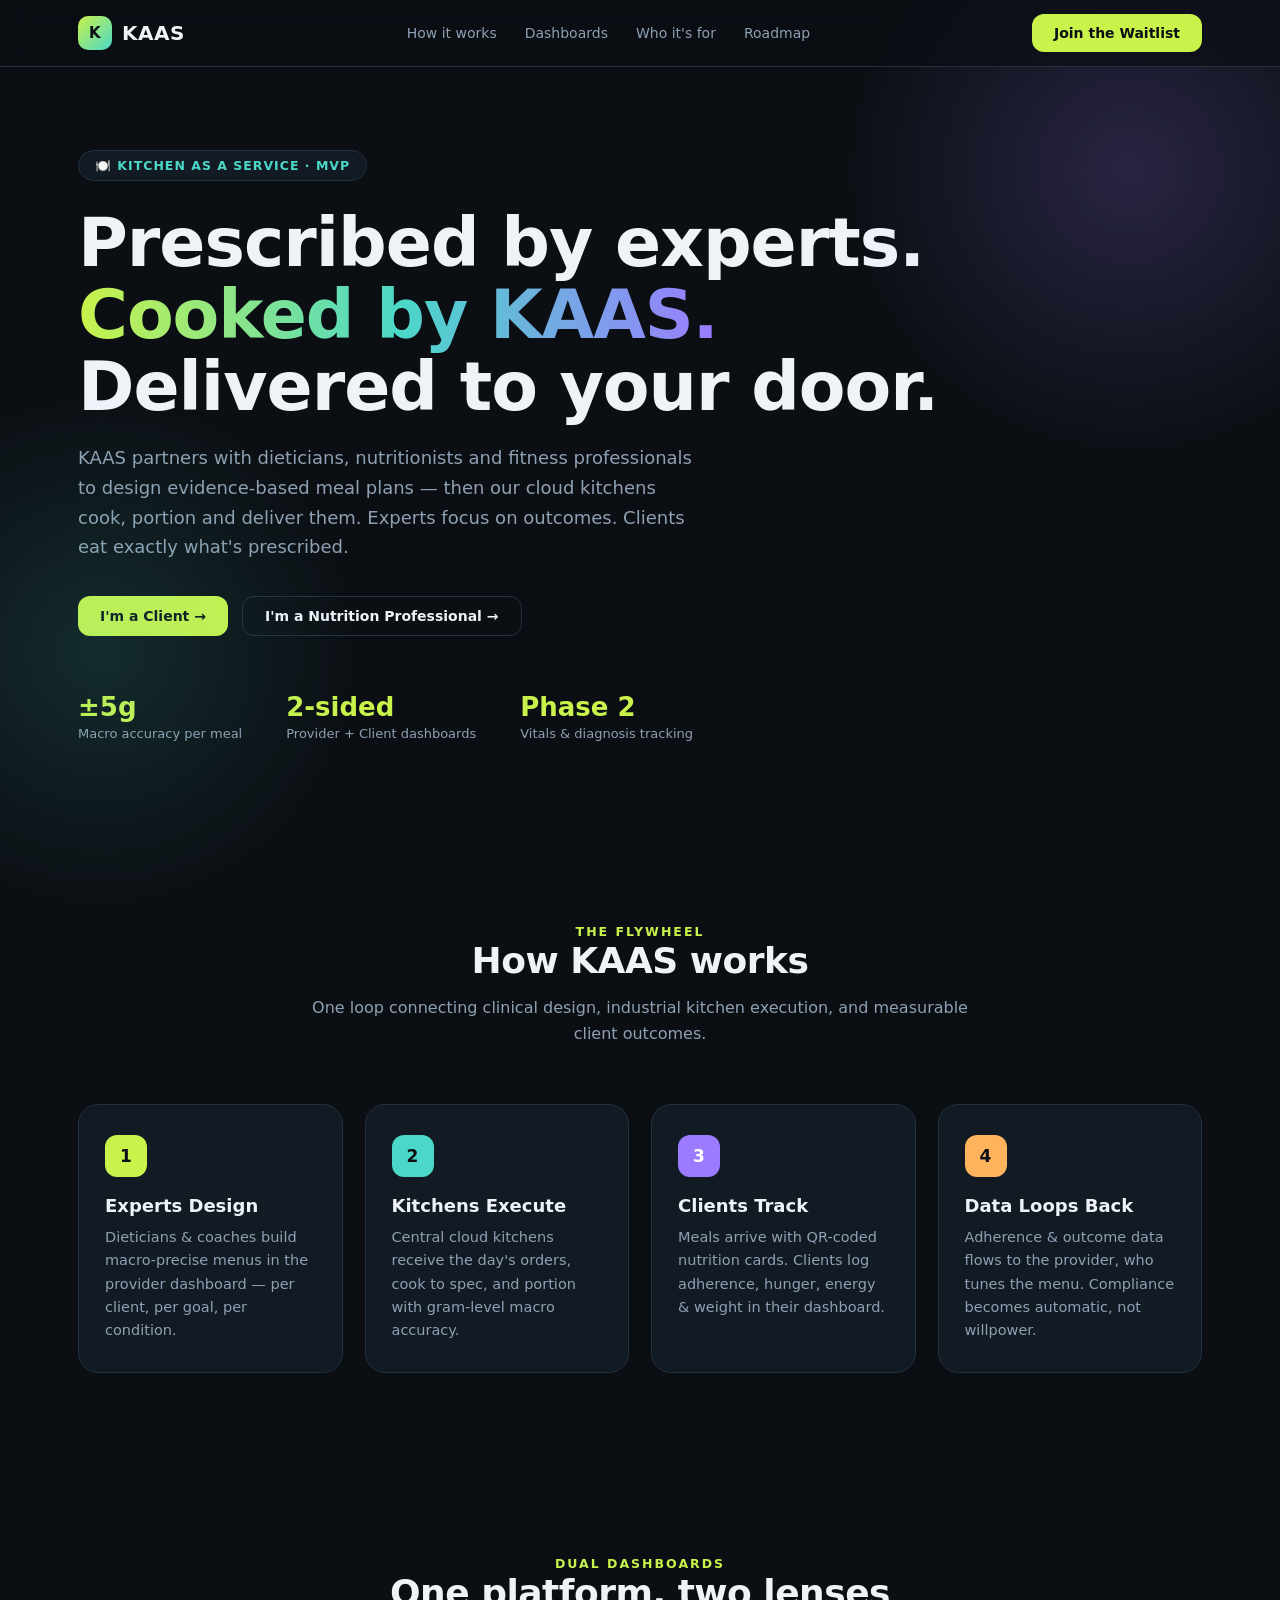
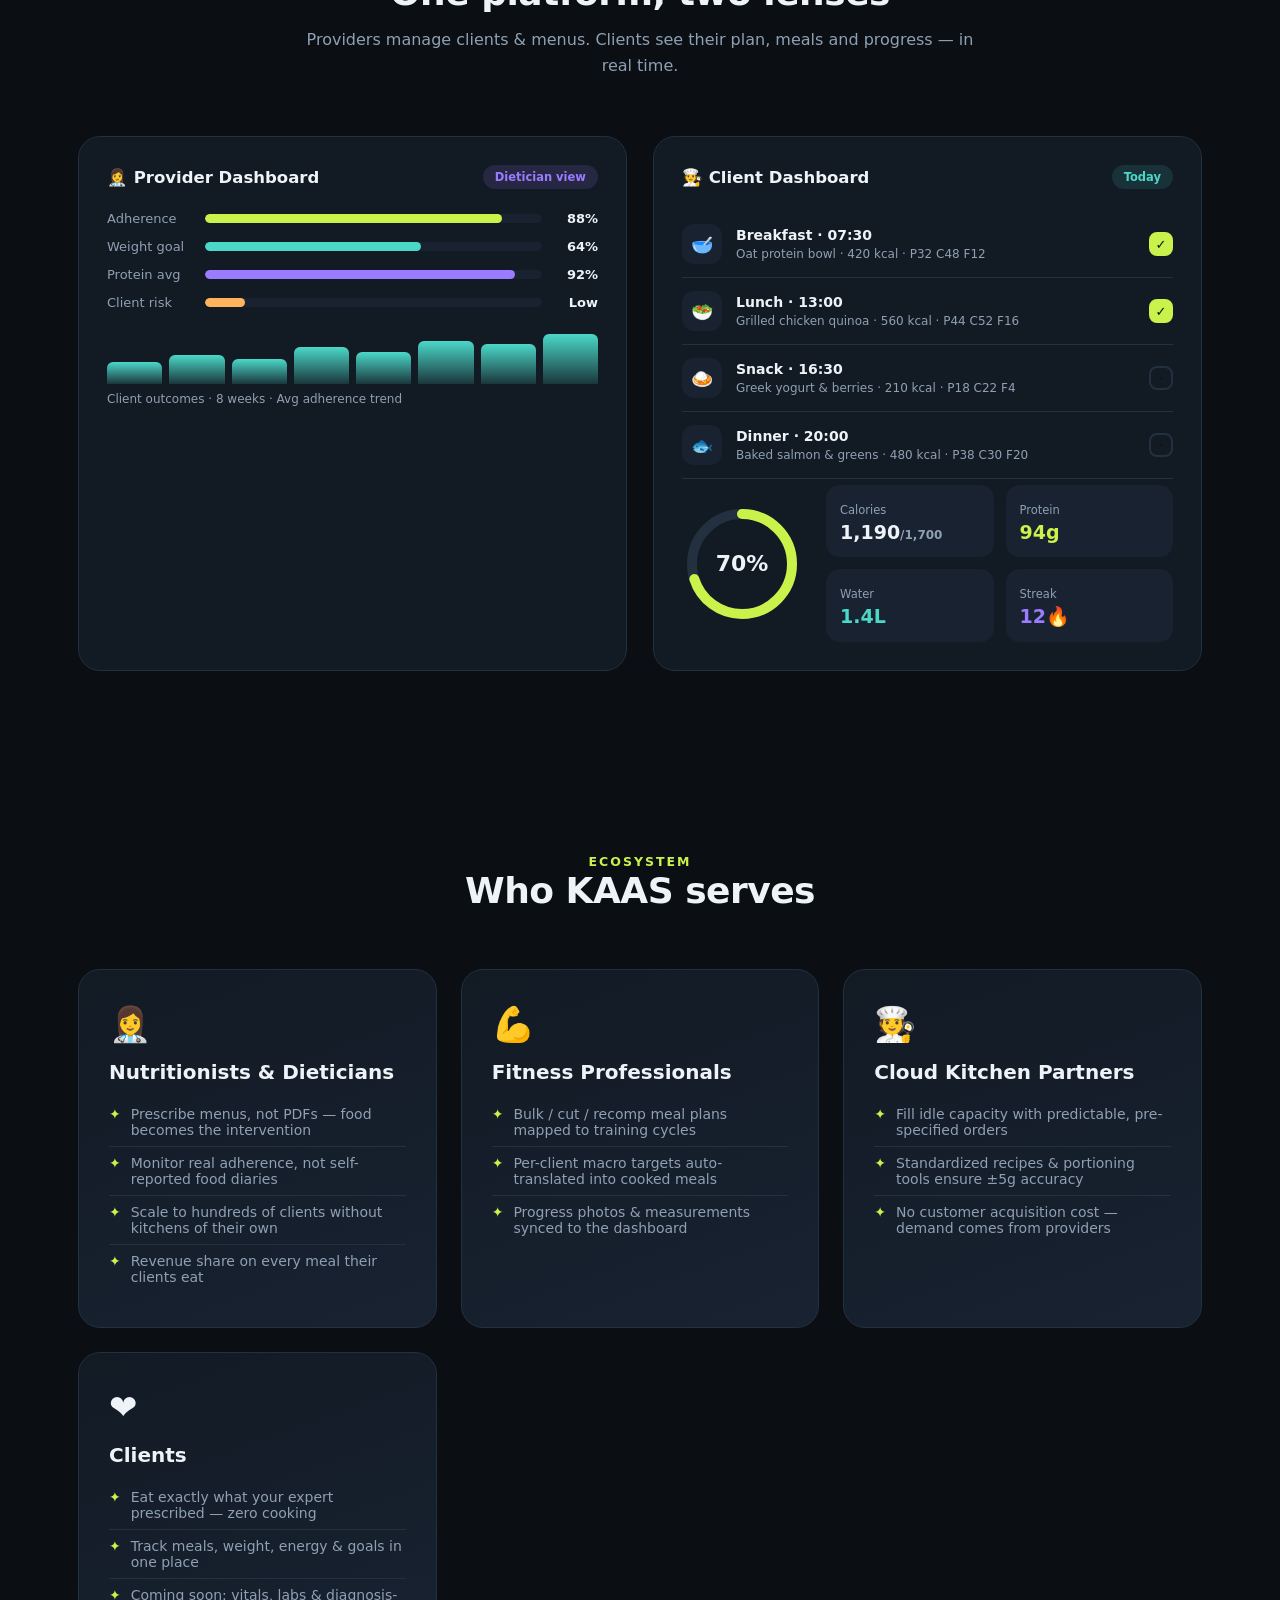
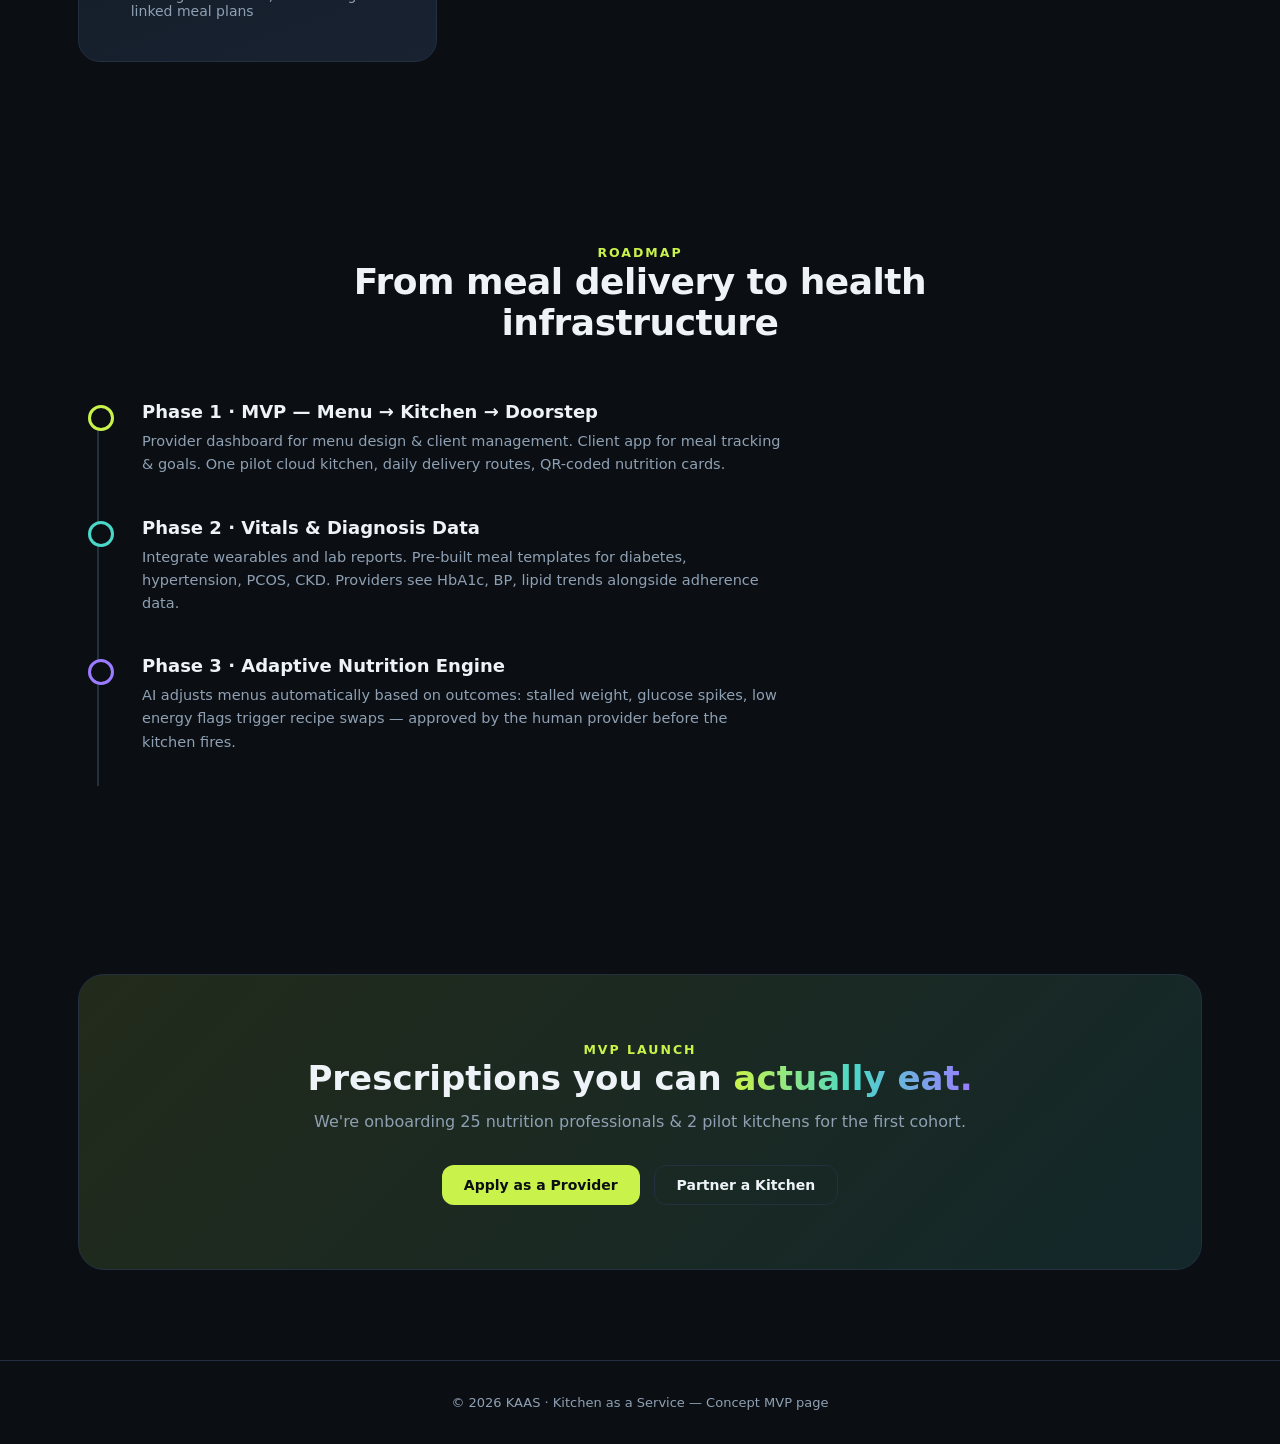
==== commit 554a794e: "Update index.html" ====
--- a/index.html
+++ b/index.html
@@ -1,4770 +1,289 @@
-```html
 <!DOCTYPE html>
 <html lang="en">
 <head>
 <meta charset="UTF-8">
-<meta name="viewport" content="width=device-width, initial-scale=1.0, maximum-scale=1.0, viewport-fit=cover">
-
-<title>LifeCourse | Postpartum Care</title>
-
-<meta name="theme-color" content="#0b6b57">
-<meta name="description" content="Postpartum follow-up prototype for ASHA and community health workers">
-
+<meta name="viewport" content="width=device-width, initial-scale=1.0">
+<title>KAAS — Kitchen as a Service</title>
 <style>
-
-/* =========================================================
-   LIFECOURSE POSTPARTUM TRACKER
-   Single-file GitHub Pages prototype
-   ========================================================= */
-
-:root {
-  --primary: #0b6b57;
-  --primary-dark: #075142;
-  --primary-light: #e7f4f0;
-
-  --bg: #f4f7f6;
-  --surface: #ffffff;
-  --surface-soft: #f8faf9;
-
-  --text: #17221f;
-  --muted: #68756f;
-  --border: #dfe7e3;
-
-  --red: #c83e3e;
-  --red-bg: #fff0f0;
-
-  --yellow: #b87800;
-  --yellow-bg: #fff8e8;
-
-  --green: #158052;
-  --green-bg: #eaf8f0;
-
-  --purple: #6658c8;
-  --purple-bg: #f0eeff;
-
-  --shadow: 0 8px 30px rgba(18, 45, 36, 0.08);
-
-  --radius: 16px;
-  --radius-small: 10px;
-}
-
-* {
-  box-sizing: border-box;
-}
-
-html {
-  scroll-behavior: smooth;
-}
-
-body {
-  margin: 0;
-  background: var(--bg);
-  color: var(--text);
-  font-family:
-    Inter,
-    ui-sans-serif,
-    system-ui,
-    -apple-system,
-    BlinkMacSystemFont,
-    "Segoe UI",
-    sans-serif;
-}
-
-button,
-input,
-select,
-textarea {
-  font: inherit;
-}
-
-button {
-  cursor: pointer;
-}
-
-.app-shell {
-  width: 100%;
-  max-width: 760px;
-  min-height: 100vh;
-  margin: auto;
-  background: var(--surface);
-  position: relative;
-  box-shadow: var(--shadow);
-}
-
-
-/* =========================================================
-   HEADER
-   ========================================================= */
-
-.topbar {
-  position: sticky;
-  top: 0;
-  z-index: 50;
-
-  min-height: 74px;
-
-  padding:
-    calc(14px + env(safe-area-inset-top))
-    20px
-    14px;
-
-  display: flex;
-  align-items: center;
-  justify-content: space-between;
-  gap: 12px;
-
-  color: white;
-  background: var(--primary);
-}
-
-.brand {
-  display: flex;
-  align-items: center;
-  gap: 12px;
-}
-
-.brand-mark {
-  width: 42px;
-  height: 42px;
-
-  border-radius: 13px;
-
-  display: grid;
-  place-items: center;
-
-  background: rgba(255,255,255,0.16);
-
-  font-size: 20px;
-}
-
-.brand h1 {
-  margin: 0;
-  font-size: 18px;
-  letter-spacing: -0.3px;
-}
-
-.brand p {
-  margin: 2px 0 0;
-  font-size: 12px;
-  opacity: 0.82;
-}
-
-.header-actions {
-  display: flex;
-  gap: 8px;
-}
-
-.icon-button,
-.language-button {
-  border: 1px solid rgba(255,255,255,0.2);
-  color: white;
-  background: rgba(255,255,255,0.1);
-
-  border-radius: 10px;
-
-  min-width: 40px;
-  height: 40px;
-
-  padding: 0 11px;
-
-  display: grid;
-  place-items: center;
-}
-
-.language-button {
-  font-size: 12px;
-  font-weight: 700;
-}
-
-
-/* =========================================================
-   SCREENS
-   ========================================================= */
-
-.screen {
-  display: none;
-  padding: 22px 18px 100px;
-}
-
-.screen.active {
-  display: block;
-}
-
-.page-title {
-  margin-bottom: 22px;
-}
-
-.page-title h2 {
-  margin: 0;
-  font-size: 26px;
-  letter-spacing: -0.7px;
-}
-
-.page-title p {
-  margin: 6px 0 0;
-  color: var(--muted);
-  line-height: 1.45;
-}
-
-
-/* =========================================================
-   DASHBOARD
-   ========================================================= */
-
-.greeting {
-  margin-bottom: 22px;
-}
-
-.greeting h2 {
-  margin: 0;
-  font-size: 25px;
-}
-
-.greeting p {
-  margin: 6px 0 0;
-  color: var(--muted);
-}
-
-.date-chip {
-  display: inline-flex;
-  margin-top: 10px;
-
-  padding: 7px 11px;
-
-  border-radius: 100px;
-
-  background: var(--primary-light);
-  color: var(--primary-dark);
-
-  font-size: 12px;
-  font-weight: 700;
-}
-
-.summary-grid {
-  display: grid;
-  grid-template-columns: repeat(3, 1fr);
-  gap: 10px;
-
-  margin-bottom: 24px;
-}
-
-.summary-card {
-  min-height: 110px;
-
-  padding: 14px 10px;
-
-  border: 1px solid var(--border);
-  border-radius: var(--radius-small);
-
-  background: var(--surface);
-
-  text-align: center;
-
-  box-shadow: 0 2px 8px rgba(20, 40, 32, 0.03);
-}
-
-.summary-card span {
-  display: block;
-
-  margin-bottom: 5px;
-
-  color: var(--muted);
-
-  font-size: 10px;
-  font-weight: 800;
-  letter-spacing: 0.5px;
-}
-
-.summary-card strong {
-  display: block;
-
-  margin-bottom: 5px;
-
-  font-size: 30px;
-}
-
-.summary-card small {
-  color: var(--muted);
-  font-size: 11px;
-}
-
-.summary-card.urgent {
-  border-bottom: 4px solid var(--red);
-}
-
-.summary-card.today {
-  border-bottom: 4px solid var(--yellow);
-}
-
-.summary-card.overdue {
-  border-bottom: 4px solid var(--purple);
-}
-
-
-/* =========================================================
-   SEARCH AND FILTERS
-   ========================================================= */
-
-.search-box {
-  position: relative;
-  margin-bottom: 12px;
-}
-
-.search-box span {
-  position: absolute;
-  top: 50%;
-  left: 15px;
-
-  transform: translateY(-50%);
-
-  opacity: 0.55;
-}
-
-.search-box input {
-  width: 100%;
-
-  padding: 16px 16px 16px 44px;
-
-  border: 1px solid var(--border);
-  border-radius: 12px;
-
-  outline: none;
-
-  background: var(--surface-soft);
-
-  font-size: 15px;
-}
-
-.search-box input:focus {
-  border-color: var(--primary);
-  background: white;
-}
-
-.filter-row {
-  display: flex;
-  gap: 8px;
-
-  overflow-x: auto;
-
-  padding-bottom: 5px;
-  margin-bottom: 18px;
-
-  scrollbar-width: none;
-}
-
-.filter-row::-webkit-scrollbar {
-  display: none;
-}
-
-.filter-button {
-  white-space: nowrap;
-
-  padding: 9px 13px;
-
-  border: 1px solid var(--border);
-  border-radius: 100px;
-
-  background: white;
-  color: var(--muted);
-
-  font-size: 12px;
-  font-weight: 700;
-}
-
-.filter-button.active {
-  background: var(--primary);
-  color: white;
-  border-color: var(--primary);
-}
-
-
-/* =========================================================
-   LIST
-   ========================================================= */
-
-.section-heading {
-  display: flex;
-  align-items: center;
-  justify-content: space-between;
-
-  margin: 18px 0 12px;
-}
-
-.section-heading h3 {
-  margin: 0;
-  font-size: 17px;
-}
-
-.section-heading span {
-  color: var(--muted);
-  font-size: 12px;
-}
-
-.mother-list {
-  display: flex;
-  flex-direction: column;
-  gap: 10px;
-}
-
-.mother-card {
-  width: 100%;
-
-  padding: 15px;
-
-  display: flex;
-  align-items: center;
-  gap: 12px;
-
-  text-align: left;
-
-  border: 1px solid var(--border);
-  border-radius: 14px;
-
-  background: white;
-}
-
-.mother-card:hover {
-  border-color: #b9cbc4;
-}
-
-.mother-card:active {
-  transform: scale(0.99);
-}
-
-.avatar {
-  flex-shrink: 0;
-
-  width: 46px;
-  height: 46px;
-
-  border-radius: 50%;
-
-  display: grid;
-  place-items: center;
-
-  background: var(--primary-light);
-  color: var(--primary);
-
-  font-size: 13px;
-  font-weight: 800;
-}
-
-.mother-details {
-  flex: 1;
-  min-width: 0;
-}
-
-.mother-details h4 {
-  margin: 0 0 4px;
-
-  overflow: hidden;
-
-  text-overflow: ellipsis;
-  white-space: nowrap;
-
-  font-size: 15px;
-}
-
-.mother-details p {
-  margin: 0 0 4px;
-
-  color: var(--muted);
-  font-size: 12px;
-}
-
-.mother-details small {
-  color: var(--muted);
-  font-size: 11px;
-}
-
-.risk-badge {
-  flex-shrink: 0;
-
-  padding: 6px 8px;
-
-  border-radius: 6px;
-
-  font-size: 9px;
-  font-weight: 900;
-  letter-spacing: 0.4px;
-}
-
-.risk-red {
-  background: var(--red-bg);
-  color: var(--red);
-}
-
-.risk-yellow {
-  background: var(--yellow-bg);
-  color: var(--yellow);
-}
-
-.risk-green {
-  background: var(--green-bg);
-  color: var(--green);
-}
-
-.risk-purple {
-  background: var(--purple-bg);
-  color: var(--purple);
-}
-
-
-/* =========================================================
-   BUTTONS
-   ========================================================= */
-
-.primary-button {
-  width: 100%;
-  min-height: 54px;
-
-  margin-top: 22px;
-
-  border: none;
-  border-radius: 12px;
-
-  color: white;
-  background: var(--primary);
-
-  font-weight: 800;
-  font-size: 15px;
-
-  box-shadow: 0 8px 18px rgba(11,107,87,0.16);
-}
-
-.primary-button:hover {
-  background: var(--primary-dark);
-}
-
-.secondary-button {
-  width: 100%;
-  min-height: 50px;
-
-  margin-top: 10px;
-
-  border: 1px solid var(--border);
-  border-radius: 12px;
-
-  color: var(--text);
-  background: white;
-
-  font-weight: 700;
-}
-
-.danger-button {
-  width: 100%;
-  min-height: 52px;
-
-  margin-top: 12px;
-
-  border: none;
-  border-radius: 12px;
-
-  color: white;
-  background: var(--red);
-
-  font-weight: 800;
-}
-
-.back-button {
-  display: inline-flex;
-  align-items: center;
-  gap: 7px;
-
-  margin-bottom: 18px;
-  padding: 0;
-
-  border: none;
-  background: transparent;
-
-  color: var(--primary);
-
-  font-weight: 800;
-}
-
-
-/* =========================================================
-   PROFILE
-   ========================================================= */
-
-.profile-hero {
-  padding: 18px;
-
-  border-radius: var(--radius);
-
-  background: linear-gradient(
-    135deg,
-    var(--primary-light),
-    #f4faf8
-  );
-
-  margin-bottom: 18px;
-}
-
-.profile-top {
-  display: flex;
-  gap: 14px;
-  align-items: center;
-}
-
-.profile-avatar {
-  width: 64px;
-  height: 64px;
-
-  border-radius: 50%;
-
-  display: grid;
-  place-items: center;
-
-  background: var(--primary);
-  color: white;
-
-  font-weight: 900;
-}
-
-.profile-info h2 {
-  margin: 0;
-  font-size: 22px;
-}
-
-.profile-info p {
-  margin: 4px 0 0;
-  color: var(--muted);
-  font-size: 12px;
-}
-
-.day-status {
-  margin-top: 18px;
-
-  display: flex;
-  align-items: baseline;
-  gap: 7px;
-}
-
-.day-status strong {
-  font-size: 28px;
-}
-
-.day-status span {
-  color: var(--muted);
-  font-size: 13px;
-}
-
-
-/* =========================================================
-   INFORMATION CARDS
-   ========================================================= */
-
-.info-card {
-  padding: 18px;
-
-  margin-bottom: 14px;
-
-  border: 1px solid var(--border);
-  border-radius: var(--radius);
-
-  background: white;
-}
-
-.info-card h3 {
-  margin: 0 0 12px;
-  font-size: 16px;
-}
-
-.info-row {
-  display: flex;
-  justify-content: space-between;
-  gap: 15px;
-
-  padding: 12px 0;
-
-  border-top: 1px solid #edf1ef;
-}
-
-.info-row:first-of-type {
-  border-top: none;
-}
-
-.info-row span {
-  color: var(--muted);
-  font-size: 13px;
-}
-
-.info-row strong {
-  text-align: right;
-  font-size: 13px;
-}
-
-
-/* =========================================================
-   TIMELINE
-   ========================================================= */
-
-.timeline {
-  position: relative;
-
-  padding-left: 30px;
-}
-
-.timeline::before {
-  content: "";
-
-  position: absolute;
-
-  top: 10px;
-  bottom: 10px;
-  left: 10px;
-
-  width: 2px;
-
-  background: var(--border);
-}
-
-.timeline-item {
-  position: relative;
-
-  padding-bottom: 21px;
-}
-
-.timeline-dot {
-  position: absolute;
-
-  left: -30px;
-  top: 0;
-
-  width: 22px;
-  height: 22px;
-
-  border-radius: 50%;
-
-  display: grid;
-  place-items: center;
-
-  background: #e8edeb;
-
-  color: var(--muted);
-
-  font-size: 10px;
-  font-weight: 900;
-}
-
-.timeline-item.completed .timeline-dot {
-  background: var(--primary);
-  color: white;
-}
-
-.timeline-item.current .timeline-dot {
-  background: var(--yellow);
-  color: white;
-}
-
-.timeline-item.overdue .timeline-dot {
-  background: var(--red);
-  color: white;
-}
-
-.timeline-content {
-  display: flex;
-  align-items: center;
-  justify-content: space-between;
-
-  gap: 15px;
-}
-
-.timeline-content strong {
-  display: block;
-  font-size: 14px;
-}
-
-.timeline-content p {
-  margin: 4px 0 0;
-  color: var(--muted);
-  font-size: 12px;
-}
-
-
-/* =========================================================
-   FORMS
-   ========================================================= */
-
-.form-card {
-  padding: 18px;
-
-  margin-bottom: 15px;
-
-  border: 1px solid var(--border);
-  border-radius: var(--radius);
-
-  background: white;
-}
-
-.form-card h3 {
-  margin: 0 0 6px;
-  font-size: 17px;
-}
-
-.form-card > p {
-  margin: 0 0 16px;
-  color: var(--muted);
-  font-size: 12px;
-}
-
-.form-group {
-  margin-bottom: 15px;
-}
-
-.form-group:last-child {
-  margin-bottom: 0;
-}
-
-.form-group label {
-  display: block;
-
-  margin-bottom: 7px;
-
-  font-size: 13px;
-  font-weight: 700;
-}
-
-.form-group input,
-.form-group select,
-.form-group textarea {
-  width: 100%;
-
-  min-height: 48px;
-
-  padding: 12px;
-
-  border: 1px solid var(--border);
-  border-radius: 10px;
-
-  outline: none;
-
-  color: var(--text);
-  background: white;
-}
-
-.form-group textarea {
-  min-height: 90px;
-  resize: vertical;
-}
-
-.form-group input:focus,
-.form-group select:focus,
-.form-group textarea:focus {
-  border-color: var(--primary);
-}
-
-
-/* =========================================================
-   SYMPTOMS
-   ========================================================= */
-
-.symptom-list {
-  display: flex;
-  flex-direction: column;
-}
-
-.symptom-row {
-  display: flex;
-  align-items: center;
-  justify-content: space-between;
-
-  gap: 12px;
-
-  padding: 15px 0;
-
-  border-top: 1px solid #edf1ef;
-}
-
-.symptom-row:first-child {
-  border-top: none;
-}
-
-.symptom-text strong {
-  display: block;
-  font-size: 13px;
-}
-
-.symptom-text small {
-  display: block;
-
-  margin-top: 3px;
-
-  color: var(--muted);
-  font-size: 11px;
-}
-
-.toggle {
-  position: relative;
-
-  flex-shrink: 0;
-
-  width: 48px;
-  height: 28px;
-}
-
-.toggle input {
-  opacity: 0;
-  width: 0;
-  height: 0;
-}
-
-.toggle span {
-  position: absolute;
-  inset: 0;
-
-  border-radius: 30px;
-
-  background: #dfe6e3;
-
-  transition: 0.2s;
-}
-
-.toggle span::before {
-  content: "";
-
-  position: absolute;
-
-  width: 20px;
-  height: 20px;
-
-  left: 4px;
-  top: 4px;
-
-  border-radius: 50%;
-
-  background: white;
-
-  transition: 0.2s;
-
-  box-shadow: 0 2px 4px rgba(0,0,0,0.12);
-}
-
-.toggle input:checked + span {
-  background: var(--red);
-}
-
-.toggle input:checked + span::before {
-  transform: translateX(20px);
-}
-
-
-/* =========================================================
-   SEGMENT CONTROL
-   ========================================================= */
-
-.segment-control {
-  display: grid;
-  grid-template-columns: repeat(3, 1fr);
-
-  padding: 4px;
-
-  border-radius: 11px;
-
-  background: #edf2f0;
-}
-
-.segment-control button {
-  min-height: 40px;
-
-  border: none;
-  border-radius: 8px;
-
-  color: var(--muted);
-  background: transparent;
-
-  font-size: 12px;
-  font-weight: 800;
-}
-
-.segment-control button.active {
-  color: var(--primary);
-  background: white;
-
-  box-shadow: 0 2px 6px rgba(0,0,0,0.06);
-}
-
-
-/* =========================================================
-   EMPTY STATE
-   ========================================================= */
-
-.empty-state {
-  padding: 35px 20px;
-
-  text-align: center;
-
-  color: var(--muted);
-}
-
-.empty-icon {
-  font-size: 38px;
-  margin-bottom: 10px;
-}
-
-
-/* =========================================================
-   RESULT
-   ========================================================= */
-
-.result-hero {
-  margin-top: 30px;
-
-  padding: 30px 22px;
-
-  border-radius: 20px;
-
-  text-align: center;
-}
-
-.result-icon {
-  width: 72px;
-  height: 72px;
-
-  margin: 0 auto 15px;
-
-  border-radius: 50%;
-
-  display: grid;
-  place-items: center;
-
-  background: rgba(255,255,255,0.75);
-
-  font-size: 30px;
-}
-
-.result-hero h2 {
-  margin: 0;
-}
-
-.result-hero p {
-  margin: 10px 0 0;
-  line-height: 1.55;
-}
-
-.result-hero.red {
-  color: #8e2424;
-  background: var(--red-bg);
-}
-
-.result-hero.yellow {
-  color: #805500;
-  background: var(--yellow-bg);
-}
-
-.result-hero.green {
-  color: #11633e;
-  background: var(--green-bg);
-}
-
-.result-details {
-  margin-top: 20px;
-}
-
-
-/* =========================================================
-   BOTTOM NAVIGATION
-   ========================================================= */
-
-.bottom-nav {
-  position: fixed;
-
-  left: 50%;
-  bottom: 0;
-
-  transform: translateX(-50%);
-
-  width: 100%;
-  max-width: 760px;
-
-  display: grid;
-  grid-template-columns: repeat(3, 1fr);
-
-  padding:
-    8px
-    8px
-    calc(8px + env(safe-area-inset-bottom));
-
-  border-top: 1px solid var(--border);
-
-  background: rgba(255,255,255,0.96);
-
-  backdrop-filter: blur(12px);
-}
-
-.nav-button {
-  min-height: 52px;
-
-  border: none;
-  border-radius: 10px;
-
-  color: var(--muted);
-  background: transparent;
-
-  font-size: 11px;
-  font-weight: 700;
-}
-
-.nav-button span {
-  display: block;
-  font-size: 19px;
-  margin-bottom: 2px;
-}
-
-.nav-button.active {
-  color: var(--primary);
-  background: var(--primary-light);
-}
-
-
-/* =========================================================
-   TOAST
-   ========================================================= */
-
-.toast {
-  position: fixed;
-
-  left: 50%;
-  bottom: 85px;
-
-  transform: translateX(-50%) translateY(20px);
-
-  z-index: 100;
-
-  min-width: 220px;
-  max-width: 85%;
-
-  padding: 13px 16px;
-
-  border-radius: 10px;
-
-  color: white;
-  background: #25312d;
-
-  text-align: center;
-
-  font-size: 13px;
-
-  opacity: 0;
-  pointer-events: none;
-
-  transition: 0.25s;
-}
-
-.toast.show {
-  opacity: 1;
-  transform: translateX(-50%) translateY(0);
-}
-
-
-/* =========================================================
-   MODAL
-   ========================================================= */
-
-.modal-overlay {
-  position: fixed;
-  inset: 0;
-
-  z-index: 120;
-
-  display: none;
-  align-items: flex-end;
-
-  background: rgba(10,20,16,0.45);
-}
-
-.modal-overlay.show {
-  display: flex;
-}
-
-.modal {
-  width: 100%;
-  max-width: 760px;
-
-  margin: auto;
-
-  max-height: 90vh;
-  overflow-y: auto;
-
-  padding: 22px 18px
-           calc(22px + env(safe-area-inset-bottom));
-
-  border-radius: 22px 22px 0 0;
-
-  background: white;
-}
-
-.modal h2 {
-  margin-top: 0;
-}
-
-
-/* =========================================================
-   RESPONSIVE
-   ========================================================= */
-
-@media (min-width: 700px) {
-
-  .screen {
-    padding: 28px 28px 105px;
+  :root{
+    --bg:#0b0f14; --card:#121a24; --card2:#182231;
+    --lime:#c9f24b; --teal:#4bd8c8; --violet:#9b7bff;
+    --txt:#eef3f8; --mut:#8fa0b3; --line:#22303f;
   }
-
-  .topbar {
-    padding-left: 28px;
-    padding-right: 28px;
-  }
-
-  .summary-card {
-    padding: 18px;
-  }
-
-}
-
+  *{margin:0;padding:0;box-sizing:border-box;font-family:'Segoe UI',Inter,system-ui,sans-serif;}
+  body{background:var(--bg);color:var(--txt);overflow-x:hidden;}
+  a{color:inherit;text-decoration:none;}
+  .wrap{max-width:1180px;margin:0 auto;padding:0 28px;}
+
+  /* NAV */
+  nav{position:fixed;top:0;width:100%;z-index:100;backdrop-filter:blur(14px);
+      background:rgba(11,15,20,.72);border-bottom:1px solid var(--line);}
+  .nav-in{display:flex;align-items:center;justify-content:space-between;height:66px;}
+  .logo{display:flex;align-items:center;gap:10px;font-weight:800;font-size:20px;letter-spacing:.5px;}
+  .logo-badge{width:34px;height:34px;border-radius:10px;background:linear-gradient(135deg,var(--lime),var(--teal));
+      display:flex;align-items:center;justify-content:center;color:#0b0f14;font-weight:900;font-size:15px;}
+  .nav-links{display:flex;gap:28px;font-size:14px;color:var(--mut);}
+  .nav-links a:hover{color:var(--lime);}
+  .btn{display:inline-flex;align-items:center;gap:8px;padding:11px 22px;border-radius:12px;font-weight:700;font-size:14px;
+       cursor:pointer;border:none;transition:.25s;}
+  .btn-lime{background:var(--lime);color:#0b0f14;}
+  .btn-lime:hover{transform:translateY(-2px);box-shadow:0 8px 30px rgba(201,242,75,.35);}
+  .btn-ghost{background:transparent;color:var(--txt);border:1px solid var(--line);}
+  .btn-ghost:hover{border-color:var(--lime);}
+  @media(max-width:820px){.nav-links{display:none;}}
+
+  /* HERO */
+  .hero{padding:150px 0 90px;position:relative;}
+  .hero::before{content:'';position:absolute;top:-140px;right:-160px;width:620px;height:620px;border-radius:50%;
+      background:radial-gradient(circle,rgba(155,123,255,.20),transparent 65%);}
+  .hero::after{content:'';position:absolute;bottom:-100px;left:-180px;width:560px;height:560px;border-radius:50%;
+      background:radial-gradient(circle,rgba(75,216,200,.14),transparent 65%);}
+  .tag{display:inline-block;padding:7px 16px;border-radius:99px;border:1px solid var(--line);background:var(--card);
+       font-size:12.5px;color:var(--teal);letter-spacing:1px;text-transform:uppercase;font-weight:700;}
+  h1{font-size:clamp(38px,5.6vw,68px);line-height:1.06;margin:26px 0 20px;font-weight:900;letter-spacing:-1px;}
+  .grad{background:linear-gradient(90deg,var(--lime),var(--teal),var(--violet));
+      -webkit-background-clip:text;background-clip:text;color:transparent;}
+  .sub{font-size:18px;color:var(--mut);max-width:620px;line-height:1.65;}
+  .cta-row{display:flex;gap:14px;margin-top:34px;flex-wrap:wrap;}
+  .hero-stats{display:flex;gap:44px;margin-top:56px;flex-wrap:wrap;}
+  .stat b{font-size:26px;color:var(--lime);}
+  .stat span{display:block;font-size:13px;color:var(--mut);margin-top:4px;}
+
+  /* SECTIONS */
+  section{padding:90px 0;}
+  .sec-head{text-align:center;max-width:680px;margin:0 auto 58px;}
+  .sec-head h2{font-size:36px;letter-spacing:-.5px;margin-bottom:14px;}
+  .sec-head p{color:var(--mut);font-size:16px;line-height:1.6;}
+  .kicker{color:var(--lime);font-size:12.5px;font-weight:800;letter-spacing:2px;text-transform:uppercase;}
+
+  /* HOW IT WORKS */
+  .steps{display:grid;grid-template-columns:repeat(auto-fit,minmax(250px,1fr));gap:22px;}
+  .step{background:var(--card);border:1px solid var(--line);border-radius:20px;padding:30px 26px;transition:.3s;}
+  .step:hover{transform:translateY(-6px);border-color:var(--lime);}
+  .step .num{width:42px;height:42px;border-radius:12px;display:flex;align-items:center;justify-content:center;
+       font-weight:900;font-size:17px;margin-bottom:18px;color:#0b0f14;}
+  .step:nth-child(1) .num{background:var(--lime);}
+  .step:nth-child(2) .num{background:var(--teal);}
+  .step:nth-child(3) .num{background:var(--violet);color:#fff;}
+  .step:nth-child(4) .num{background:#ffb35c;}
+  .step h3{font-size:18px;margin-bottom:10px;}
+  .step p{color:var(--mut);font-size:14.5px;line-height:1.6;}
+
+  /* DASHBOARD MOCK */
+  .dash{display:grid;grid-template-columns:1fr 1fr;gap:26px;}
+  @media(max-width:900px){.dash{grid-template-columns:1fr;}}
+  .panel{background:var(--card);border:1px solid var(--line);border-radius:22px;padding:28px;overflow:hidden;}
+  .panel-head{display:flex;justify-content:space-between;align-items:center;margin-bottom:22px;}
+  .panel-head h3{font-size:16.5px;}
+  .pill{font-size:11.5px;padding:5px 12px;border-radius:99px;font-weight:700;}
+  .pill-teal{background:rgba(75,216,200,.12);color:var(--teal);}
+  .pill-lime{background:rgba(201,242,75,.12);color:var(--lime);}
+  .pill-violet{background:rgba(155,123,255,.14);color:var(--violet);}
+  .bar-row{display:flex;align-items:center;gap:12px;margin:13px 0;font-size:13px;}
+  .bar-row label{width:86px;color:var(--mut);}
+  .bar-track{flex:1;height:9px;border-radius:99px;background:var(--card2);overflow:hidden;}
+  .bar-fill{height:100%;border-radius:99px;}
+  .bar-row span{width:44px;text-align:right;font-weight:700;}
+  .meal{display:flex;align-items:center;gap:14px;padding:13px 0;border-bottom:1px solid var(--line);}
+  .meal:last-child{border:none;}
+  .meal-ic{width:40px;height:40px;border-radius:12px;display:flex;align-items:center;justify-content:center;font-size:18px;background:var(--card2);}
+  .meal-info{flex:1;}
+  .meal-info b{font-size:14px;display:block;}
+  .meal-info span{font-size:12px;color:var(--mut);}
+  .check{width:24px;height:24px;border-radius:8px;border:2px solid var(--line);display:flex;align-items:center;
+      justify-content:center;font-size:13px;color:#0b0f14;}
+  .done{background:var(--lime);border-color:var(--lime);}
+  .goal-ring{display:flex;align-items:center;gap:24px;margin-top:6px;}
+  .ring{width:120px;height:120px;position:relative;flex-shrink:0;}
+  .ring svg{transform:rotate(-90deg);}
+  .ring b{position:absolute;inset:0;display:flex;align-items:center;justify-content:center;font-size:22px;}
+  .mini-stats{display:grid;grid-template-columns:1fr 1fr;gap:12px;flex:1;}
+  .mini{background:var(--card2);border-radius:14px;padding:14px;}
+  .mini span{font-size:11.5px;color:var(--mut);}
+  .mini b{font-size:19px;display:block;margin-top:3px;}
+  .trend{height:56px;margin-top:18px;display:flex;align-items:flex-end;gap:7px;}
+  .trend div{flex:1;border-radius:6px 6px 0 0;background:linear-gradient(180deg,var(--teal),rgba(75,216,200,.15));}
+
+  /* ROLES */
+  .roles{display:grid;grid-template-columns:repeat(auto-fit,minmax(280px,1fr));gap:24px;}
+  .role{background:linear-gradient(160deg,var(--card),var(--card2));border:1px solid var(--line);border-radius:22px;padding:34px 30px;transition:.3s;}
+  .role:hover{transform:translateY(-6px);}
+  .role .ic{font-size:34px;margin-bottom:16px;display:block;}
+  .role h3{font-size:20px;margin-bottom:12px;}
+  .role ul{list-style:none;margin-top:14px;}
+  .role li{padding:8px 0;font-size:14px;color:var(--mut);border-bottom:1px solid var(--line);display:flex;gap:10px;}
+  .role li::before{content:'✦';color:var(--lime);flex-shrink:0;}
+  .role li:last-child{border:none;}
+
+  /* ROADMAP */
+  .road{position:relative;margin-top:20px;}
+  .road::before{content:'';position:absolute;left:19px;top:8px;bottom:8px;width:2px;background:var(--line);}
+  .phase{position:relative;padding:0 0 40px 64px;}
+  .phase::before{content:'';position:absolute;left:10px;top:4px;width:20px;height:20px;border-radius:50%;
+      background:var(--bg);border:3px solid var(--lime);}
+  .phase:nth-child(2)::before{border-color:var(--teal);}
+  .phase:nth-child(3)::before{border-color:var(--violet);}
+  .phase h3{font-size:18px;margin-bottom:8px;}
+  .phase p{color:var(--mut);font-size:14.5px;line-height:1.6;max-width:640px;}
+
+  /* CTA */
+  .cta-box{background:linear-gradient(135deg,rgba(201,242,75,.12),rgba(75,216,200,.12));
+      border:1px solid var(--line);border-radius:26px;padding:64px 40px;text-align:center;}
+  .cta-box h2{font-size:34px;margin-bottom:14px;}
+  .cta-box p{color:var(--mut);margin-bottom:30px;}
+
+  footer{border-top:1px solid var(--line);padding:34px 0;text-align:center;color:var(--mut);font-size:13px;}
+  .fade{opacity:0;transform:translateY(26px);transition:.7s ease;}
+  .fade.show{opacity:1;transform:none;}
 </style>
+<base target="_blank">
 </head>
-
-
 <body>
 
-<div class="app-shell">
-
-
-<!-- ======================================================
-     HEADER
-     ====================================================== -->
-
-<header class="topbar">
-
-  <div class="brand">
-
-    <div class="brand-mark">♥</div>
-
-    <div>
-
-      <h1>LifeCourse</h1>
-
-      <p data-i18n="postpartumCare">
-        Postpartum Care
-      </p>
-
+<nav><div class="wrap nav-in">
+  <div class="logo"><div class="logo-badge">K</div>KAAS</div>
+  <div class="nav-links">
+    <a href="#how">How it works</a>
+    <a href="#dashboards">Dashboards</a>
+    <a href="#roles">Who it's for</a>
+    <a href="#roadmap">Roadmap</a>
+  </div>
+  <button class="btn btn-lime">Join the Waitlist</button>
+</div></nav>
+
+<header class="hero"><div class="wrap">
+  <span class="tag">🍽️ Kitchen as a Service · MVP</span>
+  <h1>Prescribed by experts.<br><span class="grad">Cooked by KAAS.</span><br>Delivered to your door.</h1>
+  <p class="sub">KAAS partners with dieticians, nutritionists and fitness professionals to design evidence-based
+  meal plans — then our cloud kitchens cook, portion and deliver them. Experts focus on outcomes. Clients eat exactly what's prescribed.</p>
+  <div class="cta-row">
+    <button class="btn btn-lime">I'm a Client →</button>
+    <button class="btn btn-ghost">I'm a Nutrition Professional →</button>
+  </div>
+  <div class="hero-stats">
+    <div class="stat"><b>±5g</b><span>Macro accuracy per meal</span></div>
+    <div class="stat"><b>2-sided</b><span>Provider + Client dashboards</span></div>
+    <div class="stat"><b>Phase 2</b><span>Vitals & diagnosis tracking</span></div>
+  </div>
+</div></header>
+
+<section id="how"><div class="wrap">
+  <div class="sec-head fade">
+    <span class="kicker">The Flywheel</span>
+    <h2>How KAAS works</h2>
+    <p>One loop connecting clinical design, industrial kitchen execution, and measurable client outcomes.</p>
+  </div>
+  <div class="steps">
+    <div class="step fade"><div class="num">1</div><h3>Experts Design</h3>
+      <p>Dieticians & coaches build macro-precise menus in the provider dashboard — per client, per goal, per condition.</p></div>
+    <div class="step fade"><div class="num">2</div><h3>Kitchens Execute</h3>
+      <p>Central cloud kitchens receive the day's orders, cook to spec, and portion with gram-level macro accuracy.</p></div>
+    <div class="step fade"><div class="num">3</div><h3>Clients Track</h3>
+      <p>Meals arrive with QR-coded nutrition cards. Clients log adherence, hunger, energy & weight in their dashboard.</p></div>
+    <div class="step fade"><div class="num">4</div><h3>Data Loops Back</h3>
+      <p>Adherence & outcome data flows to the provider, who tunes the menu. Compliance becomes automatic, not willpower.</p></div>
+  </div>
+</div></section>
+
+<section id="dashboards"><div class="wrap">
+  <div class="sec-head fade">
+    <span class="kicker">Dual Dashboards</span>
+    <h2>One platform, two lenses</h2>
+    <p>Providers manage clients & menus. Clients see their plan, meals and progress — in real time.</p>
+  </div>
+  <div class="dash">
+    <div class="panel fade">
+      <div class="panel-head"><h3>👩‍⚕️ Provider Dashboard</h3><span class="pill pill-violet">Dietician view</span></div>
+      <div class="bar-row"><label>Adherence</label><div class="bar-track"><div class="bar-fill" style="width:88%;background:var(--lime)"></div></div><span>88%</span></div>
+      <div class="bar-row"><label>Weight goal</label><div class="bar-track"><div class="bar-fill" style="width:64%;background:var(--teal)"></div></div><span>64%</span></div>
+      <div class="bar-row"><label>Protein avg</label><div class="bar-track"><div class="bar-fill" style="width:92%;background:var(--violet)"></div></div><span>92%</span></div>
+      <div class="bar-row"><label>Client risk</label><div class="bar-track"><div class="bar-fill" style="width:12%;background:#ffb35c"></div></div><span>Low</span></div>
+      <div class="trend"><div style="height:40%"></div><div style="height:52%"></div><div style="height:45%"></div><div style="height:66%"></div><div style="height:58%"></div><div style="height:78%"></div><div style="height:72%"></div><div style="height:90%"></div></div>
+      <p style="font-size:12px;color:var(--mut);margin-top:8px;">Client outcomes · 8 weeks · Avg adherence trend</p>
     </div>
-
-  </div>
-
-
-  <div class="header-actions">
-
-    <button
-      class="language-button"
-      onclick="toggleLanguage()"
-      id="languageButton">
-
-      தமிழ்
-
-    </button>
-
-
-    <button
-      class="icon-button"
-      onclick="exportCSV()"
-      title="Export data">
-
-      ↓
-
-    </button>
-
-  </div>
-
-</header>
-
-
-
-<!-- ======================================================
-     DASHBOARD
-     ====================================================== -->
-
-<main
-  id="dashboard"
-  class="screen active">
-
-  <section class="greeting">
-
-    <h2 data-i18n="goodMorning">
-      Good morning
-    </h2>
-
-    <p data-i18n="dashboardSubtitle">
-      Postpartum mothers needing your attention
-    </p>
-
-    <div
-      class="date-chip"
-      id="todayDate">
+    <div class="panel fade">
+      <div class="panel-head"><h3>🧑‍🍳 Client Dashboard</h3><span class="pill pill-teal">Today</span></div>
+      <div class="meal"><div class="meal-ic">🥣</div><div class="meal-info"><b>Breakfast · 07:30</b><span>Oat protein bowl · 420 kcal · P32 C48 F12</span></div><div class="check done">✓</div></div>
+      <div class="meal"><div class="meal-ic">🥗</div><div class="meal-info"><b>Lunch · 13:00</b><span>Grilled chicken quinoa · 560 kcal · P44 C52 F16</span></div><div class="check done">✓</div></div>
+      <div class="meal"><div class="meal-ic">🍛</div><div class="meal-info"><b>Snack · 16:30</b><span>Greek yogurt & berries · 210 kcal · P18 C22 F4</span></div><div class="check">·</div></div>
+      <div class="meal"><div class="meal-ic">🐟</div><div class="meal-info"><b>Dinner · 20:00</b><span>Baked salmon & greens · 480 kcal · P38 C30 F20</span></div><div class="check">·</div></div>
+      <div class="goal-ring">
+        <div class="ring">
+          <svg width="120" height="120"><circle cx="60" cy="60" r="50" fill="none" stroke="#22303f" stroke-width="10"/>
+          <circle cx="60" cy="60" r="50" fill="none" stroke="var(--lime)" stroke-width="10" stroke-linecap="round"
+            stroke-dasharray="314" stroke-dashoffset="94"/></svg><b>70%</b>
+        </div>
+        <div class="mini-stats">
+          <div class="mini"><span>Calories</span><b>1,190<span style="font-size:12px;color:var(--mut)">/1,700</span></b></div>
+          <div class="mini"><span>Protein</span><b style="color:var(--lime)">94g</b></div>
+          <div class="mini"><span>Water</span><b style="color:var(--teal)">1.4L</b></div>
+          <div class="mini"><span>Streak</span><b style="color:var(--violet)">12🔥</b></div>
+        </div>
+      </div>
     </div>
-
-  </section>
-
-
-
-  <section class="summary-grid">
-
-    <button
-      class="summary-card urgent"
-      onclick="setFilter('urgent')">
-
-      <span data-i18n="urgent">
-        URGENT
-      </span>
-
-      <strong id="urgentCount">0</strong>
-
-      <small data-i18n="needAttention">
-        Need attention
-      </small>
-
-    </button>
-
-
-    <button
-      class="summary-card today"
-      onclick="setFilter('today')">
-
-      <span data-i18n="today">
-        TODAY
-      </span>
-
-      <strong id="todayCount">0</strong>
-
-      <small data-i18n="followUps">
-        Follow-ups
-      </small>
-
-    </button>
-
-
-    <button
-      class="summary-card overdue"
-      onclick="setFilter('overdue')">
-
-      <span data-i18n="overdue">
-        OVERDUE
-      </span>
-
-      <strong id="overdueCount">0</strong>
-
-      <small data-i18n="visits">
-        Visits
-      </small>
-
-    </button>
-
-  </section>
-
-
-
-  <div class="search-box">
-
-    <span>⌕</span>
-
-    <input
-      type="text"
-      id="searchInput"
-      data-i18n-placeholder="searchPlaceholder"
-      placeholder="Search mother by name or ID"
-      oninput="renderMotherList()">
-
-  </div>
-
-
-
-  <div class="filter-row">
-
-    <button
-      class="filter-button active"
-      data-filter="all"
-      onclick="setFilter('all')">
-
-      All
-
-    </button>
-
-
-    <button
-      class="filter-button"
-      data-filter="urgent"
-      onclick="setFilter('urgent')">
-
-      Urgent
-
-    </button>
-
-
-    <button
-      class="filter-button"
-      data-filter="today"
-      onclick="setFilter('today')">
-
-      Today
-
-    </button>
-
-
-    <button
-      class="filter-button"
-      data-filter="overdue"
-      onclick="setFilter('overdue')">
-
-      Overdue
-
-    </button>
-
-
-    <button
-      class="filter-button"
-      data-filter="stable"
-      onclick="setFilter('stable')">
-
-      Stable
-
-    </button>
-
-  </div>
-
-
-
-  <div class="section-heading">
-
-    <h3 data-i18n="mothers">
-      Mothers
-    </h3>
-
-    <span id="listCount"></span>
-
-  </div>
-
-
-
-  <div
-    id="motherList"
-    class="mother-list">
-  </div>
-
-
-
-  <button
-    class="primary-button"
-    onclick="openRegistration()"
-    data-i18n="registerMother">
-
-    + Register New Mother
-
-  </button>
-
-</main>
-
-
-
-<!-- ======================================================
-     PROFILE
-     ====================================================== -->
-
-<main
-  id="profileScreen"
-  class="screen">
-
-  <button
-    class="back-button"
-    onclick="showScreen('dashboard')">
-
-    ← <span data-i18n="backToDashboard">
-      Dashboard
-    </span>
-
-  </button>
-
-
-  <div id="profileContent"></div>
-
-</main>
-
-
-
-<!-- ======================================================
-     ASSESSMENT
-     ====================================================== -->
-
-<main
-  id="assessmentScreen"
-  class="screen">
-
-  <button
-    class="back-button"
-    onclick="returnToProfile()">
-
-    ← <span data-i18n="backToMother">
-      Mother Profile
-    </span>
-
-  </button>
-
-
-  <div class="page-title">
-
-    <h2 data-i18n="assessment">
-      Postpartum Assessment
-    </h2>
-
-    <p data-i18n="assessmentSubtitle">
-      Record today's follow-up visit
-    </p>
-
-  </div>
-
-
-
-  <div class="form-card">
-
-    <h3 data-i18n="vitals">
-      Vitals
-    </h3>
-
-    <p>
-      Optional measurements available during the visit.
-    </p>
-
-
-    <div class="form-group">
-
-      <label data-i18n="bloodPressure">
-        Blood Pressure
-      </label>
-
-      <input
-        type="text"
-        id="visitBP"
-        placeholder="120/80">
-
+  </div>
+</div></section>
+
+<section id="roles"><div class="wrap">
+  <div class="sec-head fade">
+    <span class="kicker">Ecosystem</span>
+    <h2>Who KAAS serves</h2>
+  </div>
+  <div class="roles">
+    <div class="role fade"><span class="ic">👩‍⚕️</span><h3>Nutritionists & Dieticians</h3>
+      <ul><li>Prescribe menus, not PDFs — food becomes the intervention</li>
+      <li>Monitor real adherence, not self-reported food diaries</li>
+      <li>Scale to hundreds of clients without kitchens of their own</li>
+      <li>Revenue share on every meal their clients eat</li></ul></div>
+    <div class="role fade"><span class="ic">💪</span><h3>Fitness Professionals</h3>
+      <ul><li>Bulk / cut / recomp meal plans mapped to training cycles</li>
+      <li>Per-client macro targets auto-translated into cooked meals</li>
+      <li>Progress photos & measurements synced to the dashboard</li></ul></div>
+    <div class="role fade"><span class="ic">🧑‍🍳</span><h3>Cloud Kitchen Partners</h3>
+      <ul><li>Fill idle capacity with predictable, pre-specified orders</li>
+      <li>Standardized recipes & portioning tools ensure ±5g accuracy</li>
+      <li>No customer acquisition cost — demand comes from providers</li></ul></div>
+    <div class="role fade"><span class="ic">❤️</span><h3>Clients</h3>
+      <ul><li>Eat exactly what your expert prescribed — zero cooking</li>
+      <li>Track meals, weight, energy & goals in one place</li>
+      <li>Coming soon: vitals, labs & diagnosis-linked meal plans</li></ul></div>
+  </div>
+</div></section>
+
+<section id="roadmap"><div class="wrap">
+  <div class="sec-head fade">
+    <span class="kicker">Roadmap</span>
+    <h2>From meal delivery to health infrastructure</h2>
+  </div>
+  <div class="road">
+    <div class="phase fade"><h3>Phase 1 · MVP — Menu → Kitchen → Doorstep</h3>
+      <p>Provider dashboard for menu design & client management. Client app for meal tracking & goals. One pilot cloud kitchen, daily delivery routes, QR-coded nutrition cards.</p></div>
+    <div class="phase fade"><h3>Phase 2 · Vitals & Diagnosis Data</h3>
+      <p>Integrate wearables and lab reports. Pre-built meal templates for diabetes, hypertension, PCOS, CKD. Providers see HbA1c, BP, lipid trends alongside adherence data.</p></div>
+    <div class="phase fade"><h3>Phase 3 · Adaptive Nutrition Engine</h3>
+      <p>AI adjusts menus automatically based on outcomes: stalled weight, glucose spikes, low energy flags trigger recipe swaps — approved by the human provider before the kitchen fires.</p></div>
+  </div>
+</div></section>
+
+<section><div class="wrap">
+  <div class="cta-box fade">
+    <span class="kicker">MVP Launch</span>
+    <h2>Prescriptions you can <span class="grad">actually eat.</span></h2>
+    <p>We're onboarding 25 nutrition professionals & 2 pilot kitchens for the first cohort.</p>
+    <div class="cta-row" style="justify-content:center;">
+      <button class="btn btn-lime">Apply as a Provider</button>
+      <button class="btn btn-ghost">Partner a Kitchen</button>
     </div>
-
-
-    <div class="form-group">
-
-      <label data-i18n="temperature">
-        Temperature
-      </label>
-
-      <input
-        type="number"
-        step="0.1"
-        id="visitTemperature"
-        placeholder="°C">
-
-    </div>
-
-  </div>
-
-
-
-  <div class="form-card">
-
-    <h3 data-i18n="dangerSigns">
-      Danger Signs
-    </h3>
-
-    <p data-i18n="dangerSignsSubtitle">
-      Select symptoms reported or observed.
-    </p>
-
-
-    <div class="symptom-list" id="dangerSymptomList"></div>
-
-  </div>
-
-
-
-  <div class="form-card">
-
-    <h3 data-i18n="woundCare">
-      C-section / Wound Care
-    </h3>
-
-    <p>
-      Complete where relevant.
-    </p>
-
-
-    <div class="symptom-list" id="woundSymptomList"></div>
-
-  </div>
-
-
-
-  <div class="form-card">
-
-    <h3 data-i18n="mentalWellbeing">
-      Mother's Wellbeing
-    </h3>
-
-    <p>
-      Ask sensitively and record concerns.
-    </p>
-
-
-    <div class="symptom-list" id="mentalSymptomList"></div>
-
-  </div>
-
-
-
-  <div class="form-card">
-
-    <h3 data-i18n="generalNotes">
-      General Notes
-    </h3>
-
-    <div class="form-group">
-
-      <textarea
-        id="visitNotes"
-        placeholder="Add observations from today's visit..."></textarea>
-
-    </div>
-
-  </div>
-
-
-
-  <button
-    class="primary-button"
-    onclick="completeAssessment()"
-    data-i18n="completeAssessment">
-
-    Complete Assessment
-
-  </button>
-
-</main>
-
-
-
-<!-- ======================================================
-     RESULT
-     ====================================================== -->
-
-<main
-  id="resultScreen"
-  class="screen">
-
-  <div id="resultContent"></div>
-
-</main>
-
-
-
-<!-- ======================================================
-     MOTHERS SCREEN
-     ====================================================== -->
-
-<main
-  id="mothersScreen"
-  class="screen">
-
-  <div class="page-title">
-
-    <h2 data-i18n="allMothers">
-      All Mothers
-    </h2>
-
-    <p data-i18n="allMothersSubtitle">
-      Registered postpartum follow-up records
-    </p>
-
-  </div>
-
-
-  <div
-    id="allMotherList"
-    class="mother-list">
-  </div>
-
-</main>
-
-
-
-<!-- ======================================================
-     SETTINGS
-     ====================================================== -->
-
-<main
-  id="settingsScreen"
-  class="screen">
-
-  <div class="page-title">
-
-    <h2 data-i18n="settings">
-      Settings
-    </h2>
-
-    <p>
-      Prototype data and application controls
-    </p>
-
-  </div>
-
-
-  <div class="info-card">
-
-    <h3>Data Storage</h3>
-
-    <p style="color: var(--muted); font-size: 13px; line-height: 1.5;">
-
-      This prototype stores data locally in this browser using
-      LocalStorage. It is not suitable for real identifiable patient data.
-
-    </p>
-
-  </div>
-
-
-  <div class="info-card">
-
-    <h3>Demo Data</h3>
-
-    <button
-      class="secondary-button"
-      onclick="resetDemoData()">
-
-      Reset Demo Data
-
-    </button>
-
-  </div>
-
-
-  <div class="info-card">
-
-    <h3>Export</h3>
-
-    <button
-      class="secondary-button"
-      onclick="exportCSV()">
-
-      Export Mothers and Visit Data as CSV
-
-    </button>
-
-  </div>
-
-
-  <div class="info-card">
-
-    <h3>Prototype Disclaimer</h3>
-
-    <p style="color: var(--muted); font-size: 13px; line-height: 1.5;">
-
-      Risk classifications in this demonstration are not clinical advice.
-      A production version should use clinically validated pathways and
-      official programme protocols.
-
-    </p>
-
-  </div>
-
-</main>
-
-
-
-<!-- ======================================================
-     BOTTOM NAVIGATION
-     ====================================================== -->
-
-<nav class="bottom-nav">
-
-  <button
-    class="nav-button active"
-    data-screen="dashboard"
-    onclick="showScreen('dashboard')">
-
-    <span>⌂</span>
-
-    <span data-i18n="home">
-      Home
-    </span>
-
-  </button>
-
-
-  <button
-    class="nav-button"
-    data-screen="mothersScreen"
-    onclick="showScreen('mothersScreen')">
-
-    <span>◉</span>
-
-    <span data-i18n="mothers">
-      Mothers
-    </span>
-
-  </button>
-
-
-  <button
-    class="nav-button"
-    data-screen="settingsScreen"
-    onclick="showScreen('settingsScreen')">
-
-    <span>⚙</span>
-
-    <span data-i18n="settings">
-      Settings
-    </span>
-
-  </button>
-
-</nav>
-
-
-
-<!-- ======================================================
-     REGISTRATION MODAL
-     ====================================================== -->
-
-<div
-  id="registrationModal"
-  class="modal-overlay">
-
-  <div class="modal">
-
-    <button
-      class="back-button"
-      onclick="closeRegistration()">
-
-      ← Close
-
-    </button>
-
-
-    <h2 data-i18n="registerMother">
-      Register New Mother
-    </h2>
-
-
-    <div class="form-group">
-
-      <label data-i18n="motherName">
-        Mother's Name
-      </label>
-
-      <input
-        id="newMotherName"
-        type="text"
-        placeholder="Enter full name">
-
-    </div>
-
-
-    <div class="form-group">
-
-      <label data-i18n="phoneNumber">
-        Phone Number
-      </label>
-
-      <input
-        id="newMotherPhone"
-        type="tel"
-        placeholder="Optional">
-
-    </div>
-
-
-    <div class="form-group">
-
-      <label data-i18n="deliveryDate">
-        Delivery Date
-      </label>
-
-      <input
-        id="newDeliveryDate"
-        type="date">
-
-    </div>
-
-
-    <div class="form-group">
-
-      <label data-i18n="deliveryType">
-        Delivery Type
-      </label>
-
-      <select id="newDeliveryType">
-
-        <option value="Normal Delivery">
-          Normal Delivery
-        </option>
-
-        <option value="C-section">
-          C-section
-        </option>
-
-      </select>
-
-    </div>
-
-
-    <div class="form-group">
-
-      <label data-i18n="hospital">
-        Hospital / Facility
-      </label>
-
-      <input
-        id="newHospital"
-        type="text"
-        placeholder="Facility name">
-
-    </div>
-
-
-    <div class="form-group">
-
-      <label data-i18n="village">
-        Village / Area
-      </label>
-
-      <input
-        id="newVillage"
-        type="text"
-        placeholder="Village or locality">
-
-    </div>
-
-
-    <button
-      class="primary-button"
-      onclick="registerMother()"
-      data-i18n="saveMother">
-
-      Save Mother
-
-    </button>
-
-  </div>
-
-</div>
-
-
-
-<!-- ======================================================
-     TOAST
-     ====================================================== -->
-
-<div
-  id="toast"
-  class="toast">
-</div>
-
-
+  </div>
+</div></section>
+
+<footer>© 2026 KAAS · Kitchen as a Service — Concept MVP page</footer>
 
 <script>
-
-/* =========================================================
-   DATA
-   ========================================================= */
-
-const STORAGE_KEY = "lifecourse_postpartum_mothers_v1";
-
-let activeFilter = "all";
-let selectedMotherId = null;
-let currentLanguage = "en";
-
-
-const VISIT_SCHEDULE = [
-  1,
-  3,
-  7,
-  14,
-  28,
-  42
-];
-
-
-const dangerSymptoms = [
-
-  {
-    id: "heavyBleeding",
-    title: "Heavy vaginal bleeding",
-    description: "Bleeding reported as unusually heavy"
-  },
-
-  {
-    id: "fever",
-    title: "Fever",
-    description: "Mother reports fever or high temperature"
-  },
-
-  {
-    id: "severeHeadache",
-    title: "Severe headache",
-    description: "Persistent or severe headache"
-  },
-
-  {
-    id: "blurredVision",
-    title: "Blurred vision",
-    description: "New visual disturbance"
-  },
-
-  {
-    id: "breathlessness",
-    title: "Breathlessness",
-    description: "Difficulty breathing or shortness of breath"
-  },
-
-  {
-    id: "abdominalPain",
-    title: "Severe abdominal pain",
-    description: "Severe or worsening abdominal pain"
-  }
-
-];
-
-
-const woundSymptoms = [
-
-  {
-    id: "woundPain",
-    title: "Increasing wound pain",
-    description: "Pain worsening around surgical wound"
-  },
-
-  {
-    id: "woundRedness",
-    title: "Redness or swelling",
-    description: "Redness, warmth or swelling observed"
-  },
-
-  {
-    id: "woundDischarge",
-    title: "Discharge from wound",
-    description: "Fluid or discharge observed"
-  }
-
-];
-
-
-const mentalSymptoms = [
-
-  {
-    id: "persistentSadness",
-    title: "Feeling persistently sad",
-    description: "Persistent low mood or sadness"
-  },
-
-  {
-    id: "extremeAnxiety",
-    title: "Extreme anxiety",
-    description: "Severe worry or anxiety affecting daily life"
-  },
-
-  {
-    id: "difficultyCaring",
-    title: "Difficulty caring for self or baby",
-    description: "Functional concern requiring follow-up"
-  }
-
-];
-
-
-/* =========================================================
-   TRANSLATIONS
-   ========================================================= */
-
-const translations = {
-
-  en: {
-
-    postpartumCare: "Postpartum Care",
-
-    goodMorning: "Good morning",
-
-    dashboardSubtitle:
-      "Postpartum mothers needing your attention",
-
-    urgent: "URGENT",
-
-    needAttention: "Need attention",
-
-    today: "TODAY",
-
-    followUps: "Follow-ups",
-
-    overdue: "OVERDUE",
-
-    visits: "Visits",
-
-    searchPlaceholder:
-      "Search mother by name or ID",
-
-    mothers: "Mothers",
-
-    registerMother:
-      "+ Register New Mother",
-
-    backToDashboard:
-      "Dashboard",
-
-    backToMother:
-      "Mother Profile",
-
-    assessment:
-      "Postpartum Assessment",
-
-    assessmentSubtitle:
-      "Record today's follow-up visit",
-
-    vitals:
-      "Vitals",
-
-    bloodPressure:
-      "Blood Pressure",
-
-    temperature:
-      "Temperature",
-
-    dangerSigns:
-      "Danger Signs",
-
-    dangerSignsSubtitle:
-      "Select symptoms reported or observed.",
-
-    woundCare:
-      "C-section / Wound Care",
-
-    mentalWellbeing:
-      "Mother's Wellbeing",
-
-    generalNotes:
-      "General Notes",
-
-    completeAssessment:
-      "Complete Assessment",
-
-    allMothers:
-      "All Mothers",
-
-    allMothersSubtitle:
-      "Registered postpartum follow-up records",
-
-    settings:
-      "Settings",
-
-    home:
-      "Home",
-
-    motherName:
-      "Mother's Name",
-
-    phoneNumber:
-      "Phone Number",
-
-    deliveryDate:
-      "Delivery Date",
-
-    deliveryType:
-      "Delivery Type",
-
-    hospital:
-      "Hospital / Facility",
-
-    village:
-      "Village / Area",
-
-    saveMother:
-      "Save Mother"
-
-  },
-
-
-  ta: {
-
-    postpartumCare:
-      "பிரசவத்திற்குப் பிந்தைய பராமரிப்பு",
-
-    goodMorning:
-      "வணக்கம்",
-
-    dashboardSubtitle:
-      "உங்கள் கவனம் தேவைப்படும் தாய்மார்கள்",
-
-    urgent:
-      "அவசரம்",
-
-    needAttention:
-      "கவனம் தேவை",
-
-    today:
-      "இன்று",
-
-    followUps:
-      "தொடர்பு வருகைகள்",
-
-    overdue:
-      "தாமதம்",
-
-    visits:
-      "வருகைகள்",
-
-    searchPlaceholder:
-      "பெயர் அல்லது ID மூலம் தேடவும்",
-
-    mothers:
-      "தாய்மார்கள்",
-
-    registerMother:
-      "+ புதிய தாயை பதிவு செய்யவும்",
-
-    backToDashboard:
-      "டாஷ்போர்டு",
-
-    backToMother:
-      "தாய் விவரம்",
-
-    assessment:
-      "பிரசவத்திற்குப் பிந்தைய மதிப்பீடு",
-
-    assessmentSubtitle:
-      "இன்றைய வருகையை பதிவு செய்யவும்",
-
-    vitals:
-      "உடல் அளவீடுகள்",
-
-    bloodPressure:
-      "இரத்த அழுத்தம்",
-
-    temperature:
-      "உடல் வெப்பநிலை",
-
-    dangerSigns:
-      "ஆபத்து அறிகுறிகள்",
-
-    dangerSignsSubtitle:
-      "காணப்பட்ட அல்லது தெரிவிக்கப்பட்ட அறிகுறிகளை தேர்வு செய்யவும்.",
-
-    woundCare:
-      "C-section / காயம் பராமரிப்பு",
-
-    mentalWellbeing:
-      "தாயின் மனநலம்",
-
-    generalNotes:
-      "குறிப்புகள்",
-
-    completeAssessment:
-      "மதிப்பீட்டை முடிக்கவும்",
-
-    allMothers:
-      "அனைத்து தாய்மார்கள்",
-
-    allMothersSubtitle:
-      "பதிவு செய்யப்பட்ட பின்தொடர்பு பதிவுகள்",
-
-    settings:
-      "அமைப்புகள்",
-
-    home:
-      "முகப்பு",
-
-    motherName:
-      "தாயின் பெயர்",
-
-    phoneNumber:
-      "தொலைபேசி எண்",
-
-    deliveryDate:
-      "பிரசவ தேதி",
-
-    deliveryType:
-      "பிரசவ வகை",
-
-    hospital:
-      "மருத்துவமனை / மையம்",
-
-    village:
-      "கிராமம் / பகுதி",
-
-    saveMother:
-      "தாயை சேமிக்கவும்"
-
-  }
-
-};
-
-
-/* =========================================================
-   DEMO DATA
-   ========================================================= */
-
-function daysAgo(days) {
-
-  const date = new Date();
-
-  date.setDate(
-    date.getDate() - days
-  );
-
-  return date
-    .toISOString()
-    .split("T")[0];
-
-}
-
-
-function createDemoData() {
-
-  return [
-
-    {
-
-      id: "M001",
-
-      name: "R Kavitha",
-
-      phone: "9876543210",
-
-      deliveryDate: daysAgo(7),
-
-      deliveryType: "C-section",
-
-      hospital:
-        "Government Hospital",
-
-      village:
-        "Pallavaram",
-
-      visits: [
-
-        {
-          date: daysAgo(6),
-          day: 1,
-          risk: "stable",
-          symptoms: [],
-          notes:
-            "Routine follow-up completed."
-        },
-
-        {
-          date: daysAgo(4),
-          day: 3,
-          risk: "stable",
-          symptoms: [],
-          notes:
-            "Mother recovering."
-        }
-
-      ],
-
-      manualRisk: "urgent",
-
-      createdAt:
-        new Date().toISOString()
-
-    },
-
-
-    {
-
-      id: "M002",
-
-      name: "S Meena",
-
-      phone: "9876543211",
-
-      deliveryDate: daysAgo(14),
-
-      deliveryType: "Normal Delivery",
-
-      hospital:
-        "Primary Health Centre",
-
-      village:
-        "Chromepet",
-
-      visits: [
-
-        {
-          date: daysAgo(13),
-          day: 1,
-          risk: "stable",
-          symptoms: [],
-          notes: ""
-        },
-
-        {
-          date: daysAgo(11),
-          day: 3,
-          risk: "stable",
-          symptoms: [],
-          notes: ""
-        },
-
-        {
-          date: daysAgo(7),
-          day: 7,
-          risk: "followup",
-          symptoms: ["persistentSadness"],
-          notes:
-            "Needs closer wellbeing follow-up."
-        }
-
-      ],
-
-      manualRisk: "followup",
-
-      createdAt:
-        new Date().toISOString()
-
-    },
-
-
-    {
-
-      id: "M003",
-
-      name: "P Vidhya",
-
-      phone: "9876543212",
-
-      deliveryDate: daysAgo(28),
-
-      deliveryType: "Normal Delivery",
-
-      hospital:
-        "Government Hospital",
-
-      village:
-        "Tambaram",
-
-      visits: [
-
-        {
-          date: daysAgo(27),
-          day: 1,
-          risk: "stable",
-          symptoms: [],
-          notes: ""
-        },
-
-        {
-          date: daysAgo(25),
-          day: 3,
-          risk: "stable",
-          symptoms: [],
-          notes: ""
-        },
-
-        {
-          date: daysAgo(21),
-          day: 7,
-          risk: "stable",
-          symptoms: [],
-          notes: ""
-        },
-
-        {
-          date: daysAgo(14),
-          day: 14,
-          risk: "stable",
-          symptoms: [],
-          notes: ""
-        }
-
-      ],
-
-      manualRisk: "stable",
-
-      createdAt:
-        new Date().toISOString()
-
-    },
-
-
-    {
-
-      id: "M004",
-
-      name: "A Lakshmi",
-
-      phone: "9876543213",
-
-      deliveryDate: daysAgo(3),
-
-      deliveryType: "C-section",
-
-      hospital:
-        "Government Hospital",
-
-      village:
-        "Pallavaram",
-
-      visits: [
-
-        {
-          date: daysAgo(2),
-          day: 1,
-          risk: "stable",
-          symptoms: [],
-          notes: ""
-        }
-
-      ],
-
-      manualRisk: "stable",
-
-      createdAt:
-        new Date().toISOString()
-
-    },
-
-
-    {
-
-      id: "M005",
-
-      name: "K Priya",
-
-      phone: "9876543214",
-
-      deliveryDate: daysAgo(18),
-
-      deliveryType: "Normal Delivery",
-
-      hospital:
-        "Primary Health Centre",
-
-      village:
-        "Chennai",
-
-      visits: [
-
-        {
-          date: daysAgo(17),
-          day: 1,
-          risk: "stable",
-          symptoms: [],
-          notes: ""
-        }
-
-      ],
-
-      manualRisk: "stable",
-
-      createdAt:
-        new Date().toISOString()
-
-    }
-
-  ];
-
-}
-
-
-/* =========================================================
-   STORAGE
-   ========================================================= */
-
-function loadMothers() {
-
-  const stored =
-    localStorage.getItem(STORAGE_KEY);
-
-  if (!stored) {
-
-    const demo =
-      createDemoData();
-
-    saveMothers(demo);
-
-    return demo;
-
-  }
-
-  try {
-
-    return JSON.parse(stored);
-
-  }
-
-  catch (error) {
-
-    const demo =
-      createDemoData();
-
-    saveMothers(demo);
-
-    return demo;
-
-  }
-
-}
-
-
-function saveMothers(mothers) {
-
-  localStorage.setItem(
-    STORAGE_KEY,
-    JSON.stringify(mothers)
-  );
-
-}
-
-
-let mothers = loadMothers();
-
-
-/* =========================================================
-   DATE HELPERS
-   ========================================================= */
-
-function getPostpartumDay(deliveryDate) {
-
-  const start =
-    new Date(deliveryDate);
-
-  start.setHours(0,0,0,0);
-
-  const today =
-    new Date();
-
-  today.setHours(0,0,0,0);
-
-  const difference =
-    today - start;
-
-  return Math.max(
-    0,
-    Math.floor(
-      difference /
-      (1000 * 60 * 60 * 24)
-    )
-  );
-
-}
-
-
-function formatDate(dateString) {
-
-  if (!dateString) return "-";
-
-  const date =
-    new Date(dateString);
-
-  return date.toLocaleDateString(
-    currentLanguage === "ta"
-      ? "ta-IN"
-      : "en-IN",
-    {
-      day: "numeric",
-      month: "short",
-      year: "numeric"
-    }
-  );
-
-}
-
-
-function formatToday() {
-
-  return new Date()
-    .toLocaleDateString(
-      currentLanguage === "ta"
-        ? "ta-IN"
-        : "en-IN",
-      {
-        weekday: "short",
-        day: "numeric",
-        month: "short"
-      }
-    );
-
-}
-
-
-/* =========================================================
-   VISIT STATUS
-   ========================================================= */
-
-function getCompletedVisitDays(mother) {
-
-  return mother.visits
-    .map(visit => visit.day);
-
-}
-
-
-function getNextScheduledDay(mother) {
-
-  const completed =
-    getCompletedVisitDays(mother);
-
-  return VISIT_SCHEDULE.find(
-    day => !completed.includes(day)
-  ) || null;
-
-}
-
-
-function getVisitStatus(mother) {
-
-  const postpartumDay =
-    getPostpartumDay(
-      mother.deliveryDate
-    );
-
-  const nextDay =
-    getNextScheduledDay(mother);
-
-  if (!nextDay) {
-
-    return "completed";
-
-  }
-
-  if (postpartumDay > nextDay) {
-
-    return "overdue";
-
-  }
-
-  if (postpartumDay === nextDay) {
-
-    return "today";
-
-  }
-
-  return "upcoming";
-
-}
-
-
-/* =========================================================
-   RISK
-   ========================================================= */
-
-function getCurrentRisk(mother) {
-
-  if (
-    mother.manualRisk === "urgent"
-  ) {
-
-    return "urgent";
-
-  }
-
-  const visits =
-    mother.visits || [];
-
-  if (visits.length === 0) {
-
-    return mother.manualRisk ||
-      "stable";
-
-  }
-
-  const latest =
-    visits[visits.length - 1];
-
-  return latest.risk ||
-    mother.manualRisk ||
-    "stable";
-
-}
-
-
-function getRiskLabel(risk) {
-
-  const labels = {
-
-    urgent:
-      currentLanguage === "ta"
-        ? "அவசரம்"
-        : "URGENT",
-
-    followup:
-      currentLanguage === "ta"
-        ? "பின்தொடர்பு"
-        : "FOLLOW-UP",
-
-    stable:
-      currentLanguage === "ta"
-        ? "நிலையான"
-        : "STABLE"
-
-  };
-
-  return labels[risk] ||
-    labels.stable;
-
-}
-
-
-function getRiskClass(risk) {
-
-  if (risk === "urgent") {
-
-    return "risk-red";
-
-  }
-
-  if (risk === "followup") {
-
-    return "risk-yellow";
-
-  }
-
-  return "risk-green";
-
-}
-
-
-/* =========================================================
-   RENDER MOTHER LIST
-   ========================================================= */
-
-function renderMotherList() {
-
-  const list =
-    document.getElementById(
-      "motherList"
-    );
-
-  const query =
-    document
-      .getElementById(
-        "searchInput"
-      )
-      .value
-      .toLowerCase()
-      .trim();
-
-
-  let filtered =
-    [...mothers];
-
-
-  if (query) {
-
-    filtered =
-      filtered.filter(mother =>
-
-        mother.name
-          .toLowerCase()
-          .includes(query)
-
-        ||
-
-        mother.id
-          .toLowerCase()
-          .includes(query)
-
-      );
-
-  }
-
-
-  filtered =
-    filtered.filter(mother => {
-
-      const risk =
-        getCurrentRisk(mother);
-
-      const status =
-        getVisitStatus(mother);
-
-
-      if (
-        activeFilter === "all"
-      ) return true;
-
-
-      if (
-        activeFilter === "urgent"
-      ) {
-
-        return risk === "urgent";
-
-      }
-
-
-      if (
-        activeFilter === "stable"
-      ) {
-
-        return risk === "stable";
-
-      }
-
-
-      if (
-        activeFilter === "today"
-      ) {
-
-        return status === "today";
-
-      }
-
-
-      if (
-        activeFilter === "overdue"
-      ) {
-
-        return status === "overdue";
-
-      }
-
-
-      return true;
-
-    });
-
-
-  filtered.sort((a, b) => {
-
-    const riskOrder = {
-      urgent: 1,
-      followup: 2,
-      stable: 3
-    };
-
-    return (
-      riskOrder[
-        getCurrentRisk(a)
-      ]
-      -
-      riskOrder[
-        getCurrentRisk(b)
-      ]
-    );
-
-  });
-
-
-  document
-    .getElementById(
-      "listCount"
-    )
-    .textContent =
-      `${filtered.length} records`;
-
-
-  if (
-    filtered.length === 0
-  ) {
-
-    list.innerHTML = `
-
-      <div class="empty-state">
-
-        <div class="empty-icon">
-          ✓
-        </div>
-
-        <strong>
-          No mothers found
-        </strong>
-
-        <p>
-          Try another search or filter.
-        </p>
-
-      </div>
-
-    `;
-
-    return;
-
-  }
-
-
-  list.innerHTML =
-    filtered
-      .map(mother =>
-        renderMotherCard(mother)
-      )
-      .join("");
-
-}
-
-
-function renderMotherCard(mother) {
-
-  const postpartumDay =
-    getPostpartumDay(
-      mother.deliveryDate
-    );
-
-  const risk =
-    getCurrentRisk(mother);
-
-  const visitStatus =
-    getVisitStatus(mother);
-
-  const nextDay =
-    getNextScheduledDay(mother);
-
-
-  let statusText =
-    `Day ${postpartumDay} postpartum`;
-
-
-  if (
-    visitStatus === "today"
-  ) {
-
-    statusText +=
-      " • Follow-up due today";
-
-  }
-
-  if (
-    visitStatus === "overdue"
-  ) {
-
-    statusText +=
-      " • Follow-up overdue";
-
-  }
-
-  if (
-    nextDay &&
-    visitStatus === "upcoming"
-  ) {
-
-    statusText +=
-      ` • Next visit Day ${nextDay}`;
-
-  }
-
-
-  const initials =
-    mother.name
-      .split(" ")
-      .slice(0,2)
-      .map(
-        word =>
-          word[0]
-      )
-      .join("")
-      .toUpperCase();
-
-
-  return `
-
-    <button
-      class="mother-card"
-      onclick="openMother('${mother.id}')">
-
-      <div class="avatar">
-
-        ${initials}
-
-      </div>
-
-
-      <div class="mother-details">
-
-        <h4>
-          ${escapeHTML(mother.name)}
-        </h4>
-
-        <p>
-          ${statusText}
-        </p>
-
-        <small>
-          ${escapeHTML(mother.deliveryType)}
-          •
-          ${escapeHTML(mother.village || "No location")}
-        </small>
-
-      </div>
-
-
-      <div
-        class="risk-badge ${getRiskClass(risk)}">
-
-        ${getRiskLabel(risk)}
-
-      </div>
-
-    </button>
-
-  `;
-
-}
-
-
-/* =========================================================
-   DASHBOARD COUNTS
-   ========================================================= */
-
-function updateDashboard() {
-
-  const urgent =
-    mothers.filter(
-      mother =>
-        getCurrentRisk(mother)
-        === "urgent"
-    ).length;
-
-
-  const today =
-    mothers.filter(
-      mother =>
-        getVisitStatus(mother)
-        === "today"
-    ).length;
-
-
-  const overdue =
-    mothers.filter(
-      mother =>
-        getVisitStatus(mother)
-        === "overdue"
-    ).length;
-
-
-  document
-    .getElementById(
-      "urgentCount"
-    )
-    .textContent =
-      urgent;
-
-
-  document
-    .getElementById(
-      "todayCount"
-    )
-    .textContent =
-      today;
-
-
-  document
-    .getElementById(
-      "overdueCount"
-    )
-    .textContent =
-      overdue;
-
-
-  document
-    .getElementById(
-      "todayDate"
-    )
-    .textContent =
-      formatToday();
-
-
-  renderMotherList();
-
-  renderAllMothers();
-
-}
-
-
-/* =========================================================
-   FILTERS
-   ========================================================= */
-
-function setFilter(filter) {
-
-  activeFilter = filter;
-
-  document
-    .querySelectorAll(
-      ".filter-button"
-    )
-    .forEach(button => {
-
-      button.classList.toggle(
-        "active",
-        button.dataset.filter === filter
-      );
-
-    });
-
-
-  renderMotherList();
-
-  showScreen("dashboard");
-
-}
-
-
-/* =========================================================
-   SCREEN NAVIGATION
-   ========================================================= */
-
-function showScreen(screenId) {
-
-  document
-    .querySelectorAll(
-      ".screen"
-    )
-    .forEach(screen => {
-
-      screen.classList.remove(
-        "active"
-      );
-
-    });
-
-
-  const target =
-    document.getElementById(
-      screenId
-    );
-
-
-  if (target) {
-
-    target.classList.add(
-      "active"
-    );
-
-  }
-
-
-  document
-    .querySelectorAll(
-      ".nav-button"
-    )
-    .forEach(button => {
-
-      button.classList.toggle(
-        "active",
-        button.dataset.screen === screenId
-      );
-
-    });
-
-
-  window.scrollTo({
-    top: 0,
-    behavior: "smooth"
-  });
-
-}
-
-
-/* =========================================================
-   PROFILE
-   ========================================================= */
-
-function openMother(id) {
-
-  selectedMotherId = id;
-
-  const mother =
-    mothers.find(
-      item =>
-        item.id === id
-    );
-
-  if (!mother) return;
-
-
-  const content =
-    document.getElementById(
-      "profileContent"
-    );
-
-
-  const postpartumDay =
-    getPostpartumDay(
-      mother.deliveryDate
-    );
-
-
-  const initials =
-    mother.name
-      .split(" ")
-      .slice(0,2)
-      .map(
-        word => word[0]
-      )
-      .join("")
-      .toUpperCase();
-
-
-  const risk =
-    getCurrentRisk(mother);
-
-
-  content.innerHTML = `
-
-    <div class="profile-hero">
-
-      <div class="profile-top">
-
-        <div class="profile-avatar">
-
-          ${initials}
-
-        </div>
-
-
-        <div class="profile-info">
-
-          <h2>
-            ${escapeHTML(mother.name)}
-          </h2>
-
-          <p>
-            Mother ID: ${mother.id}
-          </p>
-
-          <p>
-            ${escapeHTML(mother.village || "-")}
-          </p>
-
-        </div>
-
-      </div>
-
-
-      <div class="day-status">
-
-        <strong>
-          Day ${postpartumDay}
-        </strong>
-
-        <span>
-          postpartum
-        </span>
-
-      </div>
-
-
-      <div
-        style="margin-top: 12px;">
-
-        <span
-          class="risk-badge ${getRiskClass(risk)}">
-
-          ${getRiskLabel(risk)}
-
-        </span>
-
-      </div>
-
-    </div>
-
-
-
-    <div class="info-card">
-
-      <h3>
-        Delivery Information
-      </h3>
-
-
-      <div class="info-row">
-
-        <span>
-          Delivery type
-        </span>
-
-        <strong>
-          ${escapeHTML(mother.deliveryType)}
-        </strong>
-
-      </div>
-
-
-      <div class="info-row">
-
-        <span>
-          Delivery date
-        </span>
-
-        <strong>
-          ${formatDate(mother.deliveryDate)}
-        </strong>
-
-      </div>
-
-
-      <div class="info-row">
-
-        <span>
-          Hospital
-        </span>
-
-        <strong>
-          ${escapeHTML(mother.hospital || "-")}
-        </strong>
-
-      </div>
-
-
-      <div class="info-row">
-
-        <span>
-          Phone
-        </span>
-
-        <strong>
-          ${escapeHTML(mother.phone || "-")}
-        </strong>
-
-      </div>
-
-    </div>
-
-
-
-    <div class="info-card">
-
-      <h3>
-        Postpartum Follow-up
-      </h3>
-
-
-      ${renderTimeline(mother)}
-
-    </div>
-
-
-
-    <button
-      class="primary-button"
-      onclick="startAssessment()">
-
-      Start Follow-up Visit
-
-    </button>
-
-
-    <button
-      class="secondary-button"
-      onclick="showVisitHistory()">
-
-      View Visit History
-
-    </button>
-
-  `;
-
-
-  showScreen(
-    "profileScreen"
-  );
-
-}
-
-
-function renderTimeline(mother) {
-
-  const completedDays =
-    getCompletedVisitDays(
-      mother
-    );
-
-
-  const postpartumDay =
-    getPostpartumDay(
-      mother.deliveryDate
-    );
-
-
-  return `
-
-    <div class="timeline">
-
-      ${VISIT_SCHEDULE
-        .map(day => {
-
-          let status =
-            "";
-
-          let label =
-            "Upcoming";
-
-
-          if (
-            completedDays.includes(day)
-          ) {
-
-            status =
-              "completed";
-
-            label =
-              "Completed";
-
-          }
-
-          else if (
-            postpartumDay === day
-          ) {
-
-            status =
-              "current";
-
-            label =
-              "Due today";
-
-          }
-
-          else if (
-            postpartumDay > day
-          ) {
-
-            status =
-              "overdue";
-
-            label =
-              "Overdue";
-
-          }
-
-
-          return `
-
-            <div
-              class="timeline-item ${status}">
-
-              <div
-                class="timeline-dot">
-
-                ${
-                  status === "completed"
-                    ? "✓"
-                    : day
-                }
-
-              </div>
-
-
-              <div
-                class="timeline-content">
-
-                <div>
-
-                  <strong>
-                    Day ${day}
-                  </strong>
-
-                  <p>
-                    ${label}
-                  </p>
-
-                </div>
-
-              </div>
-
-            </div>
-
-          `;
-
-        })
-        .join("")}
-
-    </div>
-
-  `;
-
-}
-
-
-/* =========================================================
-   VISIT HISTORY
-   ========================================================= */
-
-function showVisitHistory() {
-
-  const mother =
-    mothers.find(
-      item =>
-        item.id === selectedMotherId
-    );
-
-  if (!mother) return;
-
-
-  const visits =
-    [...mother.visits]
-      .reverse();
-
-
-  const content =
-    document.getElementById(
-      "profileContent"
-    );
-
-
-  content.innerHTML = `
-
-    <div class="page-title">
-
-      <h2>
-        Visit History
-      </h2>
-
-      <p>
-        ${escapeHTML(mother.name)}
-      </p>
-
-    </div>
-
-
-    ${
-      visits.length
-        ? visits.map(visit => `
-
-          <div class="info-card">
-
-            <div
-              class="section-heading"
-              style="margin-top:0;">
-
-              <h3>
-                Day ${visit.day}
-              </h3>
-
-              <span
-                class="risk-badge ${getRiskClass(visit.risk)}">
-
-                ${getRiskLabel(visit.risk)}
-
-              </span>
-
-            </div>
-
-
-            <div class="info-row">
-
-              <span>
-                Visit date
-              </span>
-
-              <strong>
-                ${formatDate(visit.date)}
-              </strong>
-
-            </div>
-
-
-            <div class="info-row">
-
-              <span>
-                Symptoms
-              </span>
-
-              <strong>
-                ${
-                  visit.symptoms &&
-                  visit.symptoms.length
-                    ? visit.symptoms.length
-                    : "None recorded"
-                }
-              </strong>
-
-            </div>
-
-
-            <div
-              style="
-                margin-top:12px;
-                color:var(--muted);
-                font-size:13px;
-                line-height:1.5;">
-
-              ${
-                escapeHTML(
-                  visit.notes ||
-                  "No notes recorded."
-                )
-              }
-
-            </div>
-
-          </div>
-
-        `).join("")
-
-        :
-
-        `
-
-          <div class="empty-state">
-
-            <div class="empty-icon">
-              📝
-            </div>
-
-            <strong>
-              No visits recorded
-            </strong>
-
-          </div>
-
-        `
-    }
-
-
-    <button
-      class="secondary-button"
-      onclick="openMother('${mother.id}')">
-
-      Back to Mother Profile
-
-    </button>
-
-  `;
-
-}
-
-
-function returnToProfile() {
-
-  if (selectedMotherId) {
-
-    openMother(
-      selectedMotherId
-    );
-
-  }
-
-  else {
-
-    showScreen(
-      "dashboard"
-    );
-
-  }
-
-}
-
-
-/* =========================================================
-   ASSESSMENT
-   ========================================================= */
-
-function startAssessment() {
-
-  renderSymptoms();
-
-  document
-    .getElementById(
-      "visitBP"
-    )
-    .value = "";
-
-
-  document
-    .getElementById(
-      "visitTemperature"
-    )
-    .value = "";
-
-
-  document
-    .getElementById(
-      "visitNotes"
-    )
-    .value = "";
-
-
-  showScreen(
-    "assessmentScreen"
-  );
-
-}
-
-
-function renderSymptoms() {
-
-  renderSymptomGroup(
-    "dangerSymptomList",
-    dangerSymptoms,
-    "danger"
-  );
-
-  renderSymptomGroup(
-    "woundSymptomList",
-    woundSymptoms,
-    "wound"
-  );
-
-  renderSymptomGroup(
-    "mentalSymptomList",
-    mentalSymptoms,
-    "mental"
-  );
-
-}
-
-
-function renderSymptomGroup(
-  containerId,
-  symptoms,
-  group
-) {
-
-  const container =
-    document.getElementById(
-      containerId
-    );
-
-
-  container.innerHTML =
-    symptoms
-      .map(symptom => `
-
-        <div class="symptom-row">
-
-          <div class="symptom-text">
-
-            <strong>
-              ${symptom.title}
-            </strong>
-
-            <small>
-              ${symptom.description}
-            </small>
-
-          </div>
-
-
-          <label class="toggle">
-
-            <input
-              type="checkbox"
-              value="${symptom.id}"
-              data-group="${group}">
-
-            <span></span>
-
-          </label>
-
-        </div>
-
-      `)
-      .join("");
-
-}
-
-
-/* =========================================================
-   RISK CALCULATION - DEMO ONLY
-   ========================================================= */
-
-function completeAssessment() {
-
-  const mother =
-    mothers.find(
-      item =>
-        item.id === selectedMotherId
-    );
-
-  if (!mother) return;
-
-
-  const checked =
-    Array.from(
-      document.querySelectorAll(
-        'input[type="checkbox"]:checked'
-      )
-    );
-
-
-  const symptoms =
-    checked.map(
-      item => item.value
-    );
-
-
-  const dangerSelected =
-    checked.some(
-      item =>
-        item.dataset.group === "danger"
-    );
-
-
-  const woundSelected =
-    checked.some(
-      item =>
-        item.dataset.group === "wound"
-    );
-
-
-  const mentalSelected =
-    checked.some(
-      item =>
-        item.dataset.group === "mental"
-    );
-
-
-  let risk =
-    "stable";
-
-
-  /*
-    DEMONSTRATION ONLY.
-
-    Production logic must be replaced with
-    clinically validated decision support.
-  */
-
-  if (
-    dangerSelected
-  ) {
-
-    risk =
-      "urgent";
-
-  }
-
-  else if (
-    woundSelected ||
-    mentalSelected
-  ) {
-
-    risk =
-      "followup";
-
-  }
-
-
-  const nextDay =
-    getNextScheduledDay(
-      mother
-    );
-
-
-  const postpartumDay =
-    getPostpartumDay(
-      mother.deliveryDate
-    );
-
-
-  const recordedDay =
-    nextDay ||
-    postpartumDay;
-
-
-  const visit = {
-
-    date:
-      new Date()
-        .toISOString()
-        .split("T")[0],
-
-    day:
-      recordedDay,
-
-    risk,
-
-    symptoms,
-
-    bp:
-      document
-        .getElementById(
-          "visitBP"
-        )
-        .value,
-
-    temperature:
-      document
-        .getElementById(
-          "visitTemperature"
-        )
-        .value,
-
-    notes:
-      document
-        .getElementById(
-          "visitNotes"
-        )
-        .value
-
-  };
-
-
-  mother.visits.push(
-    visit
-  );
-
-
-  mother.manualRisk =
-    risk;
-
-
-  saveMothers(
-    mothers
-  );
-
-
-  updateDashboard();
-
-  renderResult(
-    mother,
-    visit
-  );
-
-}
-
-
-/* =========================================================
-   RESULT SCREEN
-   ========================================================= */
-
-function renderResult(
-  mother,
-  visit
-) {
-
-  let resultClass =
-    "green";
-
-  let icon =
-    "✓";
-
-  let title =
-    "Mother appears stable";
-
-  let message =
-    "No selected danger signs were recorded in this demonstration assessment. Continue follow-up according to the approved care pathway.";
-
-
-  if (
-    visit.risk === "urgent"
-  ) {
-
-    resultClass =
-      "red";
-
-    icon =
-      "!";
-
-    title =
-      "Urgent attention required";
-
-    message =
-      "One or more danger signs were recorded. Follow the approved clinical referral and escalation pathway.";
-
-  }
-
-
-  if (
-    visit.risk === "followup"
-  ) {
-
-    resultClass =
-      "yellow";
-
-    icon =
-      "•";
-
-    title =
-      "Closer follow-up required";
-
-    message =
-      "A concern was recorded that requires follow-up according to the approved care pathway.";
-
-  }
-
-
-  document
-    .getElementById(
-      "resultContent"
-    )
-    .innerHTML = `
-
-      <div
-        class="result-hero ${resultClass}">
-
-        <div
-          class="result-icon">
-
-          ${icon}
-
-        </div>
-
-
-        <h2>
-          ${title}
-        </h2>
-
-
-        <p>
-          ${message}
-        </p>
-
-      </div>
-
-
-      <div
-        class="info-card result-details">
-
-        <h3>
-          Visit Recorded
-        </h3>
-
-
-        <div class="info-row">
-
-          <span>
-            Mother
-          </span>
-
-          <strong>
-            ${escapeHTML(mother.name)}
-          </strong>
-
-        </div>
-
-
-        <div class="info-row">
-
-          <span>
-            Visit
-          </span>
-
-          <strong>
-            Day ${visit.day}
-          </strong>
-
-        </div>
-
-
-        <div class="info-row">
-
-          <span>
-            Risk
-          </span>
-
-          <strong>
-            ${getRiskLabel(visit.risk)}
-          </strong>
-
-        </div>
-
-      </div>
-
-
-      <button
-        class="primary-button"
-        onclick="openMother('${mother.id}')">
-
-        Return to Mother Profile
-
-      </button>
-
-
-      <button
-        class="secondary-button"
-        onclick="showScreen('dashboard')">
-
-        Return to Dashboard
-
-      </button>
-
-    `;
-
-
-  showScreen(
-    "resultScreen"
-  );
-
-}
-
-
-/* =========================================================
-   REGISTRATION
-   ========================================================= */
-
-function openRegistration() {
-
-  document
-    .getElementById(
-      "registrationModal"
-    )
-    .classList.add(
-      "show"
-    );
-
-
-  document
-    .getElementById(
-      "newMotherName"
-    )
-    .focus();
-
-}
-
-
-function closeRegistration() {
-
-  document
-    .getElementById(
-      "registrationModal"
-    )
-    .classList.remove(
-      "show"
-    );
-
-}
-
-
-function registerMother() {
-
-  const name =
-    document
-      .getElementById(
-        "newMotherName"
-      )
-      .value
-      .trim();
-
-
-  const deliveryDate =
-    document
-      .getElementById(
-        "newDeliveryDate"
-      )
-      .value;
-
-
-  if (
-    !name ||
-    !deliveryDate
-  ) {
-
-    showToast(
-      "Please enter mother's name and delivery date."
-    );
-
-    return;
-
-  }
-
-
-  const nextNumber =
-    mothers.length + 1;
-
-
-  const mother = {
-
-    id:
-      "M" +
-      String(
-        nextNumber
-      ).padStart(3, "0"),
-
-    name,
-
-    phone:
-      document
-        .getElementById(
-          "newMotherPhone"
-        )
-        .value
-        .trim(),
-
-    deliveryDate,
-
-    deliveryType:
-      document
-        .getElementById(
-          "newDeliveryType"
-        )
-        .value,
-
-    hospital:
-      document
-        .getElementById(
-          "newHospital"
-        )
-        .value
-        .trim(),
-
-    village:
-      document
-        .getElementById(
-          "newVillage"
-        )
-        .value
-        .trim(),
-
-    visits: [],
-
-    manualRisk:
-      "stable",
-
-    createdAt:
-      new Date()
-        .toISOString()
-
-  };
-
-
-  mothers.push(
-    mother
-  );
-
-
-  saveMothers(
-    mothers
-  );
-
-
-  closeRegistration();
-
-  updateDashboard();
-
-  openMother(
-    mother.id
-  );
-
-
-  document
-    .getElementById(
-      "newMotherName"
-    )
-    .value = "";
-
-
-  document
-    .getElementById(
-      "newMotherPhone"
-    )
-    .value = "";
-
-
-  document
-    .getElementById(
-      "newDeliveryDate"
-    )
-    .value = "";
-
-
-  document
-    .getElementById(
-      "newHospital"
-    )
-    .value = "";
-
-
-  document
-    .getElementById(
-      "newVillage"
-    )
-    .value = "";
-
-}
-
-
-/* =========================================================
-   ALL MOTHERS
-   ========================================================= */
-
-function renderAllMothers() {
-
-  const list =
-    document.getElementById(
-      "allMotherList"
-    );
-
-
-  list.innerHTML =
-    mothers
-      .sort(
-        (a,b) =>
-          new Date(b.createdAt)
-          -
-          new Date(a.createdAt)
-      )
-      .map(
-        mother =>
-          renderMotherCard(
-            mother
-          )
-      )
-      .join("");
-
-}
-
-
-/* =========================================================
-   CSV EXPORT
-   ========================================================= */
-
-function exportCSV() {
-
-  const rows = [
-
-    [
-      "Mother ID",
-      "Name",
-      "Phone",
-      "Delivery Date",
-      "Delivery Type",
-      "Hospital",
-      "Village",
-      "Current Postpartum Day",
-      "Current Risk",
-      "Visits Recorded"
-    ]
-
-  ];
-
-
-  mothers.forEach(mother => {
-
-    rows.push([
-
-      mother.id,
-
-      mother.name,
-
-      mother.phone,
-
-      mother.deliveryDate,
-
-      mother.deliveryType,
-
-      mother.hospital,
-
-      mother.village,
-
-      getPostpartumDay(
-        mother.deliveryDate
-      ),
-
-      getCurrentRisk(
-        mother
-      ),
-
-      mother.visits.length
-
-    ]);
-
-  });
-
-
-  const csv =
-    rows
-      .map(row =>
-        row
-          .map(value => {
-
-            const text =
-              String(
-                value ?? ""
-              )
-              .replace(
-                /"/g,
-                '""'
-              );
-
-            return `"${text}"`;
-
-          })
-          .join(",")
-      )
-      .join("\n");
-
-
-  const blob =
-    new Blob(
-      [csv],
-      {
-        type:
-          "text/csv;charset=utf-8;"
-      }
-    );
-
-
-  const url =
-    URL.createObjectURL(
-      blob
-    );
-
-
-  const link =
-    document.createElement(
-      "a"
-    );
-
-
-  link.href =
-    url;
-
-
-  link.download =
-    `lifecourse-postpartum-${new Date()
-      .toISOString()
-      .split("T")[0]}.csv`;
-
-
-  document.body.appendChild(
-    link
-  );
-
-
-  link.click();
-
-
-  document.body.removeChild(
-    link
-  );
-
-
-  URL.revokeObjectURL(
-    url
-  );
-
-
-  showToast(
-    "CSV exported successfully."
-  );
-
-}
-
-
-/* =========================================================
-   LANGUAGE
-   ========================================================= */
-
-function toggleLanguage() {
-
-  currentLanguage =
-    currentLanguage === "en"
-      ? "ta"
-      : "en";
-
-
-  document
-    .getElementById(
-      "languageButton"
-    )
-    .textContent =
-      currentLanguage === "en"
-        ? "தமிழ்"
-        : "EN";
-
-
-  applyTranslations();
-
-  updateDashboard();
-
-  if (
-    selectedMotherId &&
-    document
-      .getElementById(
-        "profileScreen"
-      )
-      .classList.contains(
-        "active"
-      )
-  ) {
-
-    openMother(
-      selectedMotherId
-    );
-
-  }
-
-}
-
-
-function applyTranslations() {
-
-  const dictionary =
-    translations[
-      currentLanguage
-    ];
-
-
-  document
-    .querySelectorAll(
-      "[data-i18n]"
-    )
-    .forEach(element => {
-
-      const key =
-        element.dataset.i18n;
-
-      if (
-        dictionary[key]
-      ) {
-
-        element.textContent =
-          dictionary[key];
-
-      }
-
-    });
-
-
-  document
-    .querySelectorAll(
-      "[data-i18n-placeholder]"
-    )
-    .forEach(element => {
-
-      const key =
-        element.dataset
-          .i18nPlaceholder;
-
-      if (
-        dictionary[key]
-      ) {
-
-        element.placeholder =
-          dictionary[key];
-
-      }
-
-    });
-
-}
-
-
-/* =========================================================
-   RESET
-   ========================================================= */
-
-function resetDemoData() {
-
-  const confirmed =
-    confirm(
-      "Reset all local prototype data?"
-    );
-
-
-  if (!confirmed) return;
-
-
-  mothers =
-    createDemoData();
-
-
-  saveMothers(
-    mothers
-  );
-
-
-  selectedMotherId =
-    null;
-
-
-  updateDashboard();
-
-  showScreen(
-    "dashboard"
-  );
-
-
-  showToast(
-    "Demo data reset."
-  );
-
-}
-
-
-/* =========================================================
-   UTILITIES
-   ========================================================= */
-
-function showToast(message) {
-
-  const toast =
-    document.getElementById(
-      "toast"
-    );
-
-
-  toast.textContent =
-    message;
-
-
-  toast.classList.add(
-    "show"
-  );
-
-
-  setTimeout(() => {
-
-    toast.classList.remove(
-      "show"
-    );
-
-  }, 2800);
-
-}
-
-
-function escapeHTML(value) {
-
-  if (
-    value === null ||
-    value === undefined
-  ) {
-
-    return "";
-
-  }
-
-
-  return String(value)
-    .replace(
-      /&/g,
-      "&amp;"
-    )
-    .replace(
-      /</g,
-      "&lt;"
-    )
-    .replace(
-      />/g,
-      "&gt;"
-    )
-    .replace(
-      /"/g,
-      "&quot;"
-    )
-    .replace(
-      /'/g,
-      "&#039;"
-    );
-
-}
-
-
-/* =========================================================
-   INITIALIZE
-   ========================================================= */
-
-document.addEventListener(
-  "DOMContentLoaded",
-  () => {
-
-    applyTranslations();
-
-    updateDashboard();
-
-  }
-);
-
-
+  const obs = new IntersectionObserver(es => es.forEach(e => {
+    if(e.isIntersecting){ e.target.classList.add('show'); obs.unobserve(e.target); }
+  }), {threshold:.12});
+  document.querySelectorAll('.fade').forEach(el => obs.observe(el));
 </script>
-
-</div>
-
 </body>
 </html>
-```
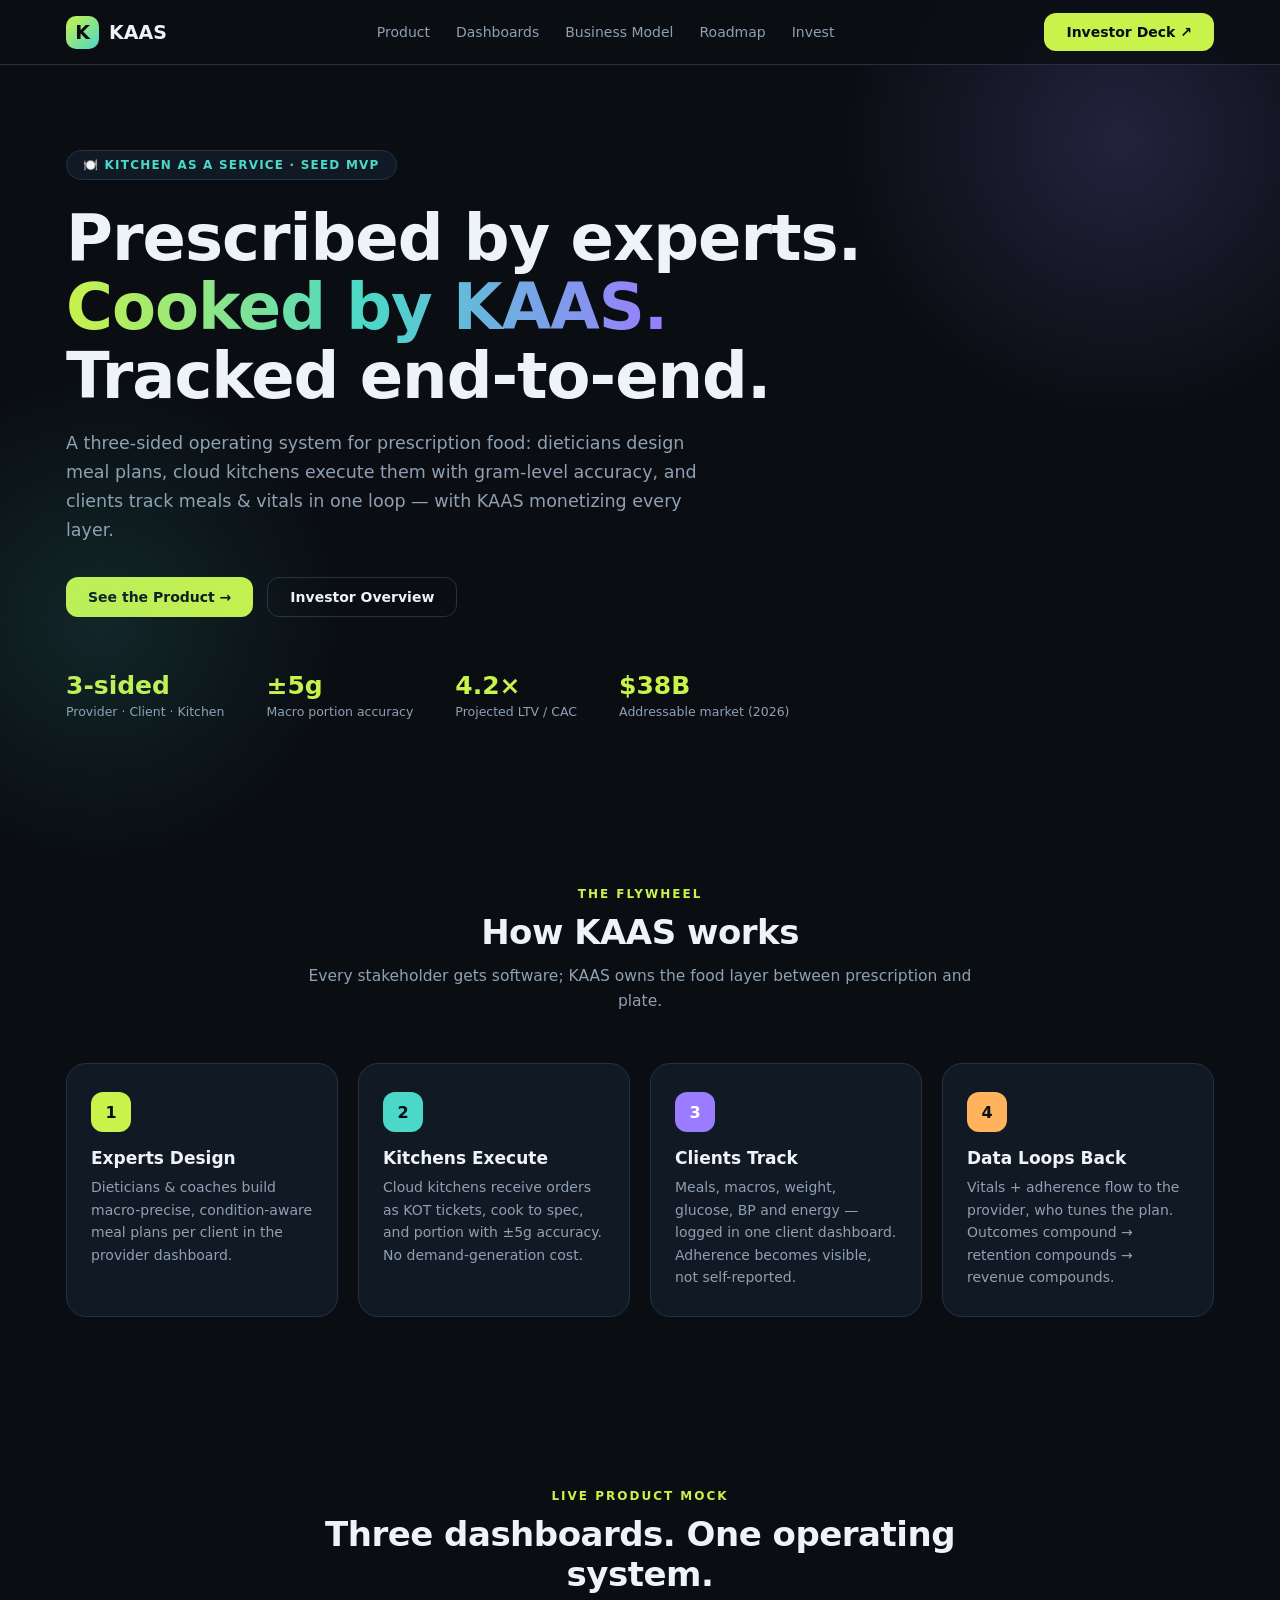
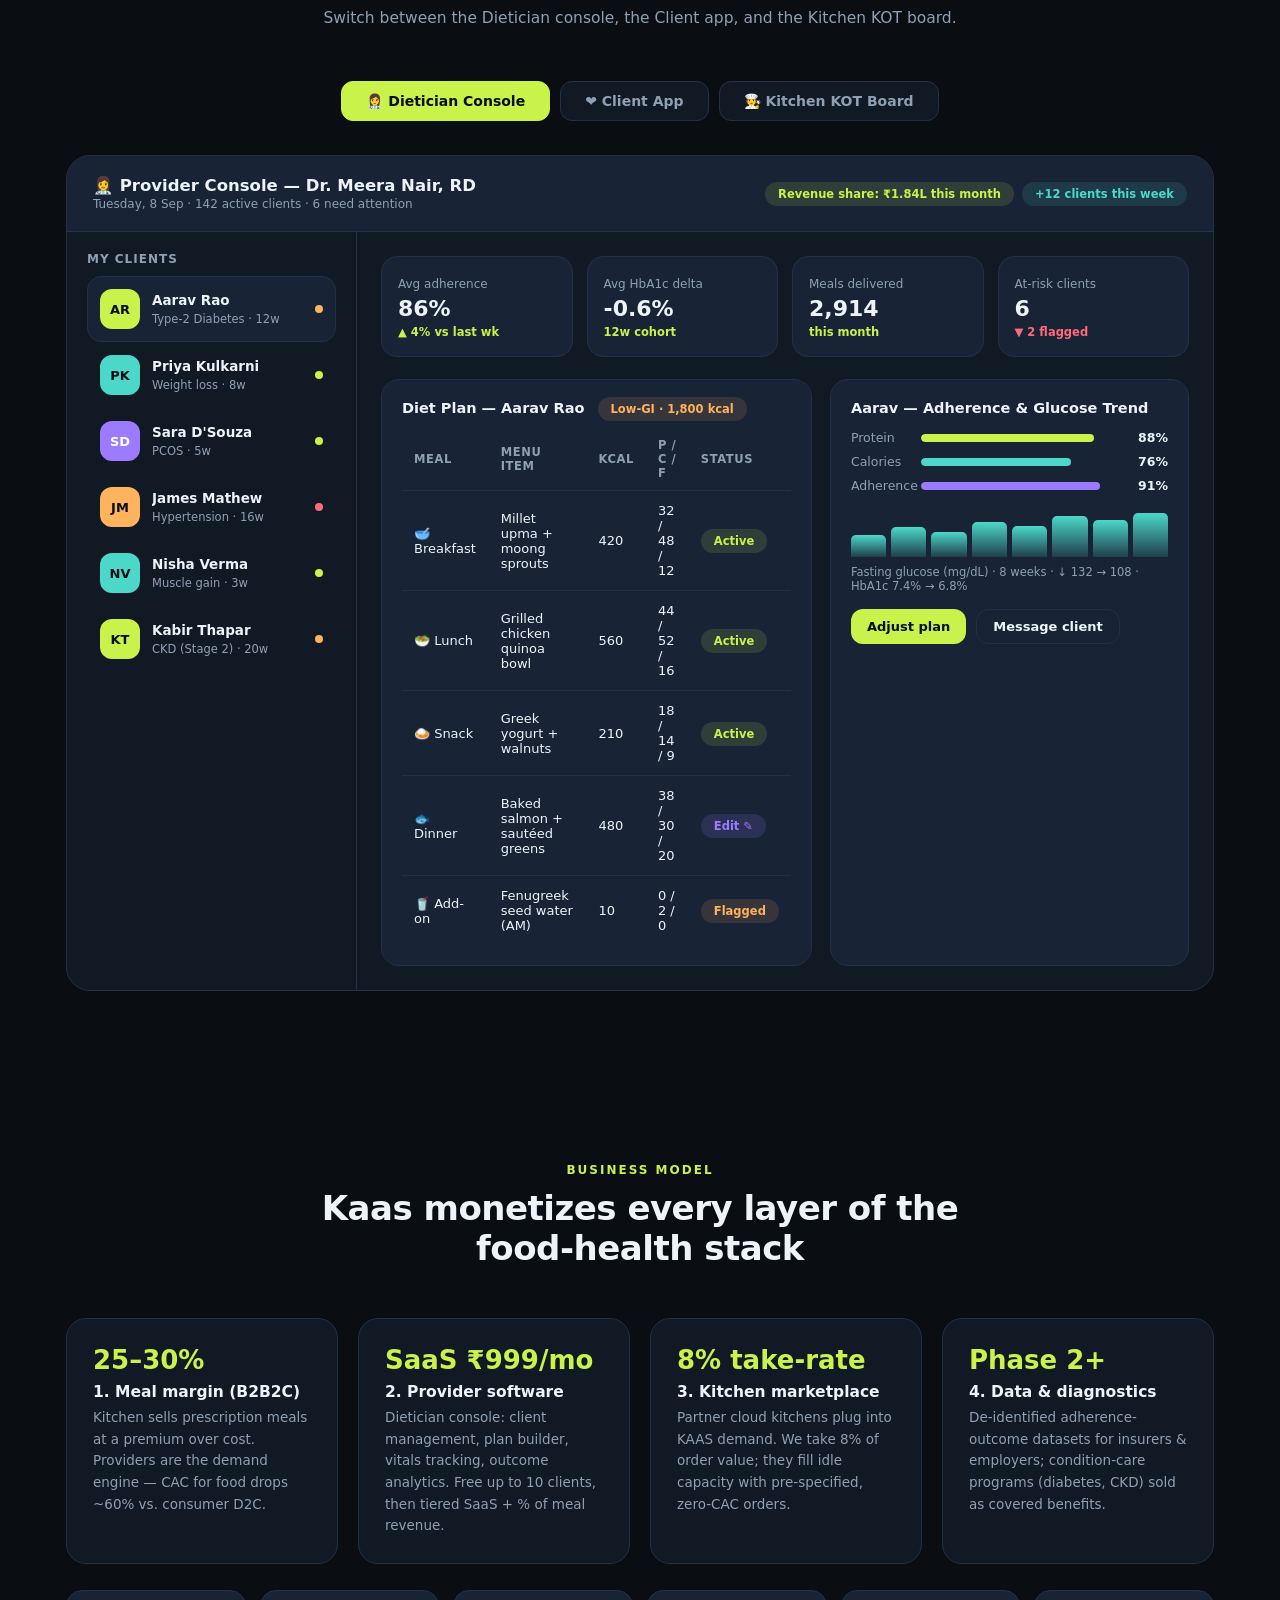
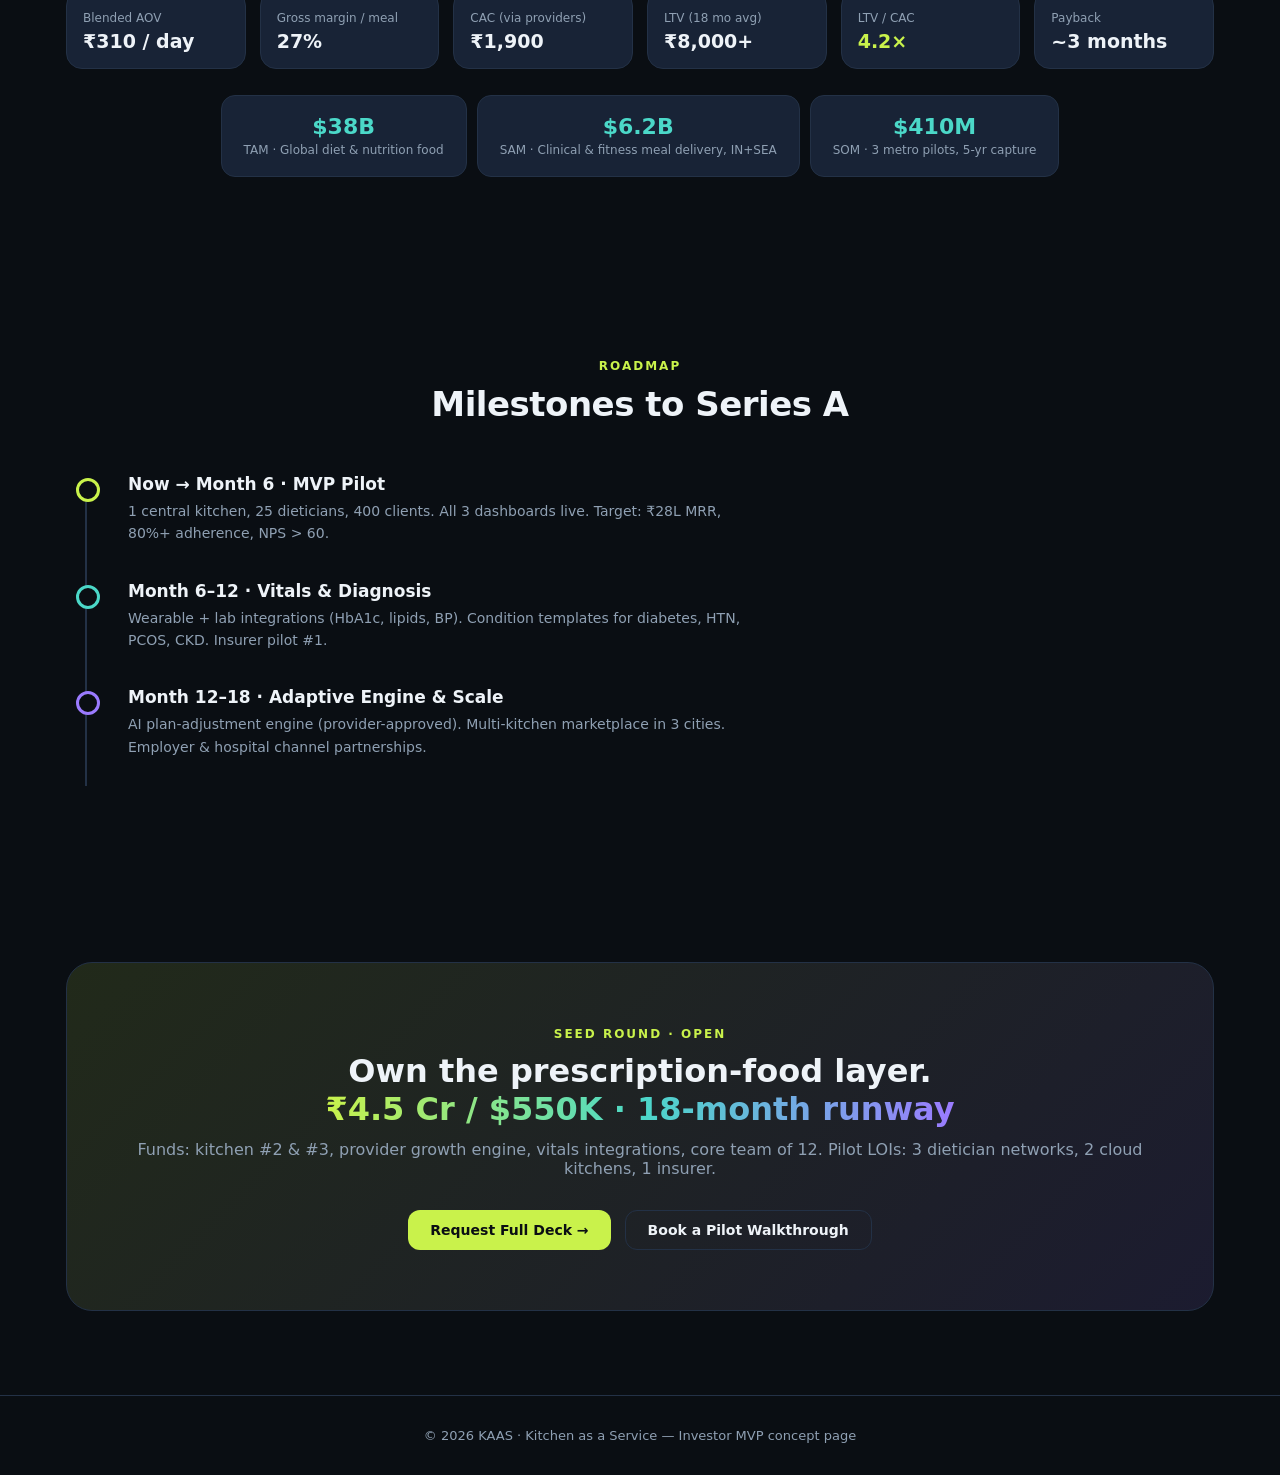
==== commit 85075e3f: "Update index.html" ====
--- a/index.html
+++ b/index.html
@@ -5,136 +5,177 @@
 <meta name="viewport" content="width=device-width, initial-scale=1.0">
 <title>KAAS — Kitchen as a Service</title>
 <style>
-  :root{
-    --bg:#0b0f14; --card:#121a24; --card2:#182231;
-    --lime:#c9f24b; --teal:#4bd8c8; --violet:#9b7bff;
-    --txt:#eef3f8; --mut:#8fa0b3; --line:#22303f;
-  }
-  *{margin:0;padding:0;box-sizing:border-box;font-family:'Segoe UI',Inter,system-ui,sans-serif;}
-  body{background:var(--bg);color:var(--txt);overflow-x:hidden;}
-  a{color:inherit;text-decoration:none;}
-  .wrap{max-width:1180px;margin:0 auto;padding:0 28px;}
-
-  /* NAV */
-  nav{position:fixed;top:0;width:100%;z-index:100;backdrop-filter:blur(14px);
-      background:rgba(11,15,20,.72);border-bottom:1px solid var(--line);}
-  .nav-in{display:flex;align-items:center;justify-content:space-between;height:66px;}
-  .logo{display:flex;align-items:center;gap:10px;font-weight:800;font-size:20px;letter-spacing:.5px;}
-  .logo-badge{width:34px;height:34px;border-radius:10px;background:linear-gradient(135deg,var(--lime),var(--teal));
-      display:flex;align-items:center;justify-content:center;color:#0b0f14;font-weight:900;font-size:15px;}
-  .nav-links{display:flex;gap:28px;font-size:14px;color:var(--mut);}
-  .nav-links a:hover{color:var(--lime);}
-  .btn{display:inline-flex;align-items:center;gap:8px;padding:11px 22px;border-radius:12px;font-weight:700;font-size:14px;
-       cursor:pointer;border:none;transition:.25s;}
-  .btn-lime{background:var(--lime);color:#0b0f14;}
-  .btn-lime:hover{transform:translateY(-2px);box-shadow:0 8px 30px rgba(201,242,75,.35);}
-  .btn-ghost{background:transparent;color:var(--txt);border:1px solid var(--line);}
-  .btn-ghost:hover{border-color:var(--lime);}
-  @media(max-width:820px){.nav-links{display:none;}}
-
-  /* HERO */
-  .hero{padding:150px 0 90px;position:relative;}
-  .hero::before{content:'';position:absolute;top:-140px;right:-160px;width:620px;height:620px;border-radius:50%;
-      background:radial-gradient(circle,rgba(155,123,255,.20),transparent 65%);}
-  .hero::after{content:'';position:absolute;bottom:-100px;left:-180px;width:560px;height:560px;border-radius:50%;
-      background:radial-gradient(circle,rgba(75,216,200,.14),transparent 65%);}
-  .tag{display:inline-block;padding:7px 16px;border-radius:99px;border:1px solid var(--line);background:var(--card);
-       font-size:12.5px;color:var(--teal);letter-spacing:1px;text-transform:uppercase;font-weight:700;}
-  h1{font-size:clamp(38px,5.6vw,68px);line-height:1.06;margin:26px 0 20px;font-weight:900;letter-spacing:-1px;}
-  .grad{background:linear-gradient(90deg,var(--lime),var(--teal),var(--violet));
-      -webkit-background-clip:text;background-clip:text;color:transparent;}
-  .sub{font-size:18px;color:var(--mut);max-width:620px;line-height:1.65;}
-  .cta-row{display:flex;gap:14px;margin-top:34px;flex-wrap:wrap;}
-  .hero-stats{display:flex;gap:44px;margin-top:56px;flex-wrap:wrap;}
-  .stat b{font-size:26px;color:var(--lime);}
-  .stat span{display:block;font-size:13px;color:var(--mut);margin-top:4px;}
-
-  /* SECTIONS */
-  section{padding:90px 0;}
-  .sec-head{text-align:center;max-width:680px;margin:0 auto 58px;}
-  .sec-head h2{font-size:36px;letter-spacing:-.5px;margin-bottom:14px;}
-  .sec-head p{color:var(--mut);font-size:16px;line-height:1.6;}
-  .kicker{color:var(--lime);font-size:12.5px;font-weight:800;letter-spacing:2px;text-transform:uppercase;}
-
-  /* HOW IT WORKS */
-  .steps{display:grid;grid-template-columns:repeat(auto-fit,minmax(250px,1fr));gap:22px;}
-  .step{background:var(--card);border:1px solid var(--line);border-radius:20px;padding:30px 26px;transition:.3s;}
-  .step:hover{transform:translateY(-6px);border-color:var(--lime);}
-  .step .num{width:42px;height:42px;border-radius:12px;display:flex;align-items:center;justify-content:center;
-       font-weight:900;font-size:17px;margin-bottom:18px;color:#0b0f14;}
-  .step:nth-child(1) .num{background:var(--lime);}
-  .step:nth-child(2) .num{background:var(--teal);}
-  .step:nth-child(3) .num{background:var(--violet);color:#fff;}
-  .step:nth-child(4) .num{background:#ffb35c;}
-  .step h3{font-size:18px;margin-bottom:10px;}
-  .step p{color:var(--mut);font-size:14.5px;line-height:1.6;}
-
-  /* DASHBOARD MOCK */
-  .dash{display:grid;grid-template-columns:1fr 1fr;gap:26px;}
-  @media(max-width:900px){.dash{grid-template-columns:1fr;}}
-  .panel{background:var(--card);border:1px solid var(--line);border-radius:22px;padding:28px;overflow:hidden;}
-  .panel-head{display:flex;justify-content:space-between;align-items:center;margin-bottom:22px;}
-  .panel-head h3{font-size:16.5px;}
-  .pill{font-size:11.5px;padding:5px 12px;border-radius:99px;font-weight:700;}
-  .pill-teal{background:rgba(75,216,200,.12);color:var(--teal);}
-  .pill-lime{background:rgba(201,242,75,.12);color:var(--lime);}
-  .pill-violet{background:rgba(155,123,255,.14);color:var(--violet);}
-  .bar-row{display:flex;align-items:center;gap:12px;margin:13px 0;font-size:13px;}
-  .bar-row label{width:86px;color:var(--mut);}
-  .bar-track{flex:1;height:9px;border-radius:99px;background:var(--card2);overflow:hidden;}
-  .bar-fill{height:100%;border-radius:99px;}
-  .bar-row span{width:44px;text-align:right;font-weight:700;}
-  .meal{display:flex;align-items:center;gap:14px;padding:13px 0;border-bottom:1px solid var(--line);}
-  .meal:last-child{border:none;}
-  .meal-ic{width:40px;height:40px;border-radius:12px;display:flex;align-items:center;justify-content:center;font-size:18px;background:var(--card2);}
-  .meal-info{flex:1;}
-  .meal-info b{font-size:14px;display:block;}
-  .meal-info span{font-size:12px;color:var(--mut);}
-  .check{width:24px;height:24px;border-radius:8px;border:2px solid var(--line);display:flex;align-items:center;
-      justify-content:center;font-size:13px;color:#0b0f14;}
-  .done{background:var(--lime);border-color:var(--lime);}
-  .goal-ring{display:flex;align-items:center;gap:24px;margin-top:6px;}
-  .ring{width:120px;height:120px;position:relative;flex-shrink:0;}
-  .ring svg{transform:rotate(-90deg);}
-  .ring b{position:absolute;inset:0;display:flex;align-items:center;justify-content:center;font-size:22px;}
-  .mini-stats{display:grid;grid-template-columns:1fr 1fr;gap:12px;flex:1;}
-  .mini{background:var(--card2);border-radius:14px;padding:14px;}
-  .mini span{font-size:11.5px;color:var(--mut);}
-  .mini b{font-size:19px;display:block;margin-top:3px;}
-  .trend{height:56px;margin-top:18px;display:flex;align-items:flex-end;gap:7px;}
-  .trend div{flex:1;border-radius:6px 6px 0 0;background:linear-gradient(180deg,var(--teal),rgba(75,216,200,.15));}
-
-  /* ROLES */
-  .roles{display:grid;grid-template-columns:repeat(auto-fit,minmax(280px,1fr));gap:24px;}
-  .role{background:linear-gradient(160deg,var(--card),var(--card2));border:1px solid var(--line);border-radius:22px;padding:34px 30px;transition:.3s;}
-  .role:hover{transform:translateY(-6px);}
-  .role .ic{font-size:34px;margin-bottom:16px;display:block;}
-  .role h3{font-size:20px;margin-bottom:12px;}
-  .role ul{list-style:none;margin-top:14px;}
-  .role li{padding:8px 0;font-size:14px;color:var(--mut);border-bottom:1px solid var(--line);display:flex;gap:10px;}
-  .role li::before{content:'✦';color:var(--lime);flex-shrink:0;}
-  .role li:last-child{border:none;}
-
-  /* ROADMAP */
-  .road{position:relative;margin-top:20px;}
-  .road::before{content:'';position:absolute;left:19px;top:8px;bottom:8px;width:2px;background:var(--line);}
-  .phase{position:relative;padding:0 0 40px 64px;}
-  .phase::before{content:'';position:absolute;left:10px;top:4px;width:20px;height:20px;border-radius:50%;
-      background:var(--bg);border:3px solid var(--lime);}
-  .phase:nth-child(2)::before{border-color:var(--teal);}
-  .phase:nth-child(3)::before{border-color:var(--violet);}
-  .phase h3{font-size:18px;margin-bottom:8px;}
-  .phase p{color:var(--mut);font-size:14.5px;line-height:1.6;max-width:640px;}
-
-  /* CTA */
-  .cta-box{background:linear-gradient(135deg,rgba(201,242,75,.12),rgba(75,216,200,.12));
-      border:1px solid var(--line);border-radius:26px;padding:64px 40px;text-align:center;}
-  .cta-box h2{font-size:34px;margin-bottom:14px;}
-  .cta-box p{color:var(--mut);margin-bottom:30px;}
-
-  footer{border-top:1px solid var(--line);padding:34px 0;text-align:center;color:var(--mut);font-size:13px;}
-  .fade{opacity:0;transform:translateY(26px);transition:.7s ease;}
-  .fade.show{opacity:1;transform:none;}
+:root{
+  --bg:#0a0e13; --card:#111925; --card2:#182336; --line:#233146;
+  --lime:#c9f24b; --teal:#4bd8c8; --violet:#9b7bff; --amber:#ffb35c; --red:#ff6b7a;
+  --txt:#eef3f8; --mut:#8fa0b3;
+}
+*{margin:0;padding:0;box-sizing:border-box;font-family:'Segoe UI',Inter,system-ui,sans-serif;}
+body{background:var(--bg);color:var(--txt);}
+a{color:inherit;text-decoration:none;}
+.wrap{max-width:1200px;margin:0 auto;padding:0 26px;}
+
+/* NAV */
+nav{position:fixed;top:0;width:100%;z-index:200;background:rgba(10,14,19,.8);backdrop-filter:blur(14px);border-bottom:1px solid var(--line);}
+.nav-in{display:flex;align-items:center;justify-content:space-between;height:64px;}
+.logo{display:flex;align-items:center;gap:10px;font-weight:800;font-size:19px;}
+.logo-badge{width:33px;height:33px;border-radius:10px;background:linear-gradient(135deg,var(--lime),var(--teal));display:flex;align-items:center;justify-content:center;color:#0a0e13;font-weight:900;}
+.nav-links{display:flex;gap:26px;font-size:14px;color:var(--mut);}
+.nav-links a:hover{color:var(--lime);}
+.btn{display:inline-flex;align-items:center;gap:8px;padding:11px 22px;border-radius:12px;font-weight:700;font-size:14px;border:none;cursor:pointer;transition:.25s;}
+.btn-lime{background:var(--lime);color:#0a0e13;}
+.btn-lime:hover{transform:translateY(-2px);box-shadow:0 8px 30px rgba(201,242,75,.35);}
+.btn-ghost{background:transparent;border:1px solid var(--line);color:var(--txt);}
+.btn-ghost:hover{border-color:var(--lime);}
+@media(max-width:900px){.nav-links{display:none;}}
+
+/* HERO */
+.hero{padding:150px 0 80px;position:relative;}
+.hero::before{content:'';position:absolute;top:-160px;right:-140px;width:600px;height:600px;border-radius:50%;background:radial-gradient(circle,rgba(155,123,255,.18),transparent 65%);}
+.hero::after{content:'';position:absolute;bottom:-80px;left:-160px;width:520px;height:520px;border-radius:50%;background:radial-gradient(circle,rgba(75,216,200,.12),transparent 65%);}
+.tag{display:inline-block;padding:7px 16px;border-radius:99px;border:1px solid var(--line);background:var(--card);font-size:12px;color:var(--teal);letter-spacing:1.2px;text-transform:uppercase;font-weight:700;}
+h1{font-size:clamp(36px,5.4vw,64px);line-height:1.08;margin:24px 0 18px;font-weight:900;letter-spacing:-1px;}
+.grad{background:linear-gradient(90deg,var(--lime),var(--teal),var(--violet));-webkit-background-clip:text;background-clip:text;color:transparent;}
+.sub{font-size:17.5px;color:var(--mut);max-width:640px;line-height:1.65;}
+.cta-row{display:flex;gap:14px;margin-top:32px;flex-wrap:wrap;}
+.hero-stats{display:flex;gap:42px;margin-top:54px;flex-wrap:wrap;}
+.stat b{font-size:25px;color:var(--lime);}
+.stat span{display:block;font-size:12.5px;color:var(--mut);margin-top:4px;}
+
+section{padding:84px 0;}
+.sec-head{text-align:center;max-width:700px;margin:0 auto 50px;}
+.sec-head h2{font-size:34px;letter-spacing:-.5px;margin:10px 0 12px;}
+.sec-head p{color:var(--mut);font-size:15.5px;line-height:1.6;}
+.kicker{color:var(--lime);font-size:12px;font-weight:800;letter-spacing:2px;text-transform:uppercase;}
+
+/* DASHBOARD TABS */
+.tabs{display:flex;justify-content:center;gap:10px;margin-bottom:34px;flex-wrap:wrap;}
+.tab{padding:11px 24px;border-radius:12px;border:1px solid var(--line);background:var(--card);color:var(--mut);font-weight:700;font-size:14px;cursor:pointer;transition:.25s;}
+.tab:hover{color:var(--txt);}
+.tab.active{background:var(--lime);color:#0a0e13;border-color:var(--lime);}
+.view{display:none;animation:fadeUp .45s ease;}
+.view.active{display:block;}
+@keyframes fadeUp{from{opacity:0;transform:translateY(16px)}to{opacity:1;transform:none}}
+
+.dash-shell{background:var(--card);border:1px solid var(--line);border-radius:24px;overflow:hidden;}
+.dash-top{display:flex;justify-content:space-between;align-items:center;padding:20px 26px;border-bottom:1px solid var(--line);background:var(--card2);flex-wrap:wrap;gap:12px;}
+.dash-top h3{font-size:16.5px;}
+.dash-top .crumb{font-size:12px;color:var(--mut);margin-top:2px;}
+.pill{font-size:11.5px;padding:5px 13px;border-radius:99px;font-weight:700;}
+.p-teal{background:rgba(75,216,200,.13);color:var(--teal);}
+.p-lime{background:rgba(201,242,75,.13);color:var(--lime);}
+.p-violet{background:rgba(155,123,255,.15);color:var(--violet);}
+.p-amber{background:rgba(255,179,92,.13);color:var(--amber);}
+.p-red{background:rgba(255,107,122,.13);color:var(--red);}
+.dash-body{display:grid;grid-template-columns:290px 1fr;min-height:520px;}
+@media(max-width:940px){.dash-body{grid-template-columns:1fr;}}
+.side{border-right:1px solid var(--line);padding:20px;}
+@media(max-width:940px){.side{border-right:none;border-bottom:1px solid var(--line);}}
+.main{padding:24px;}
+.kpi-row{display:grid;grid-template-columns:repeat(auto-fit,minmax(150px,1fr));gap:14px;margin-bottom:22px;}
+.kpi{background:var(--card2);border:1px solid var(--line);border-radius:16px;padding:16px;}
+.kpi span{font-size:12px;color:var(--mut);}
+.kpi b{font-size:22px;display:block;margin-top:4px;}
+.kpi small{font-size:11.5px;font-weight:700;}
+.up{color:var(--lime);} .down{color:var(--red);}
+
+/* DIETICIAN */
+.client{display:flex;align-items:center;gap:12px;padding:12px;border-radius:14px;cursor:pointer;transition:.2s;border:1px solid transparent;}
+.client:hover{background:var(--card2);}
+.client.sel{background:var(--card2);border-color:var(--line);}
+.avatar{width:40px;height:40px;border-radius:12px;display:flex;align-items:center;justify-content:center;font-weight:800;font-size:13px;color:#0a0e13;flex-shrink:0;}
+.client .ci{flex:1;min-width:0;}
+.client .ci b{font-size:13.5px;display:block;white-space:nowrap;overflow:hidden;text-overflow:ellipsis;}
+.client .ci span{font-size:11.5px;color:var(--mut);}
+.dot{width:8px;height:8px;border-radius:50%;flex-shrink:0;}
+.d-green{background:var(--lime);} .d-amber{background:var(--amber);} .d-red{background:var(--red);}
+table{width:100%;border-collapse:collapse;font-size:13px;}
+th{text-align:left;padding:10px 12px;color:var(--mut);font-size:11.5px;text-transform:uppercase;letter-spacing:.6px;border-bottom:1px solid var(--line);}
+td{padding:12px;border-bottom:1px solid var(--line);}
+tr:last-child td{border:none;}
+.macro-bars{margin-top:6px;}
+.bar-row{display:flex;align-items:center;gap:10px;margin:9px 0;font-size:12.5px;}
+.bar-row label{width:60px;color:var(--mut);}
+.bar-track{flex:1;height:8px;border-radius:99px;background:var(--card2);overflow:hidden;}
+.bar-fill{height:100%;border-radius:99px;}
+.bar-row span{width:40px;text-align:right;font-weight:700;}
+.card{background:var(--card2);border:1px solid var(--line);border-radius:18px;padding:20px;}
+.grid2{display:grid;grid-template-columns:1.2fr 1fr;gap:18px;}
+@media(max-width:760px){.grid2{grid-template-columns:1fr;}}
+
+/* CUSTOMER */
+.meal{display:flex;align-items:center;gap:14px;padding:14px 0;border-bottom:1px solid var(--line);}
+.meal:last-child{border:none;}
+.meal-time{width:52px;font-size:11.5px;color:var(--mut);font-weight:700;}
+.meal-ic{width:42px;height:42px;border-radius:12px;display:flex;align-items:center;justify-content:center;font-size:19px;background:var(--card2);flex-shrink:0;}
+.meal-info{flex:1;}
+.meal-info b{font-size:14px;display:block;}
+.meal-info span{font-size:12px;color:var(--mut);}
+.check{width:24px;height:24px;border-radius:8px;border:2px solid var(--line);display:flex;align-items:center;justify-content:center;font-size:13px;color:#0a0e13;flex-shrink:0;}
+.done{background:var(--lime);border-color:var(--lime);}
+.vital{display:flex;align-items:center;gap:12px;background:var(--card2);border:1px solid var(--line);border-radius:16px;padding:14px;}
+.vital .vi{font-size:20px;}
+.vital b{font-size:17px;display:block;}
+.vital span{font-size:11.5px;color:var(--mut);}
+.vitals{display:grid;grid-template-columns:1fr 1fr;gap:12px;}
+.ring-wrap{display:flex;align-items:center;gap:22px;}
+.ring{position:relative;width:118px;height:118px;flex-shrink:0;}
+.ring svg{transform:rotate(-90deg);}
+.ring b{position:absolute;inset:0;display:flex;align-items:center;justify-content:center;font-size:21px;flex-direction:column;}
+.ring b small{font-size:10px;color:var(--mut);font-weight:600;}
+.spark{display:flex;align-items:flex-end;gap:5px;height:50px;margin-top:14px;}
+.spark div{flex:1;border-radius:5px 5px 0 0;background:linear-gradient(180deg,var(--teal),rgba(75,216,200,.15));}
+
+/* KITCHEN */
+.kot-board{display:grid;grid-template-columns:repeat(4,1fr);gap:14px;}
+@media(max-width:1100px){.kot-board{grid-template-columns:repeat(2,1fr);}}
+@media(max-width:620px){.kot-board{grid-template-columns:1fr;}}
+.kot-col{background:var(--card2);border:1px solid var(--line);border-radius:16px;padding:14px;min-height:340px;}
+.kot-col h4{font-size:12.5px;text-transform:uppercase;letter-spacing:1px;margin-bottom:12px;display:flex;justify-content:space-between;color:var(--mut);}
+.kot-col h4 b{color:var(--txt);}
+.kot{background:var(--card);border:1px solid var(--line);border-radius:14px;padding:14px;margin-bottom:12px;transition:.2s;}
+.kot:hover{transform:translateY(-2px);}
+.kot-head{display:flex;justify-content:space-between;margin-bottom:8px;}
+.kot-head b{font-size:13.5px;}
+.kot small{display:block;font-size:11.5px;color:var(--mut);line-height:1.5;}
+.kot .items{margin:10px 0;font-size:12.5px;}
+.kot .items div{display:flex;justify-content:space-between;padding:3px 0;color:var(--mut);}
+.kot .items b{color:var(--txt);}
+.time-chip{font-size:10.5px;font-weight:800;padding:3px 9px;border-radius:99px;background:rgba(255,179,92,.13);color:var(--amber);}
+.time-chip.hot{background:rgba(255,107,122,.14);color:var(--red);}
+
+/* HOW IT WORKS */
+.steps{display:grid;grid-template-columns:repeat(auto-fit,minmax(240px,1fr));gap:20px;}
+.step{background:var(--card);border:1px solid var(--line);border-radius:20px;padding:28px 24px;transition:.3s;}
+.step:hover{transform:translateY(-6px);border-color:var(--lime);}
+.step .num{width:40px;height:40px;border-radius:12px;display:flex;align-items:center;justify-content:center;font-weight:900;color:#0a0e13;margin-bottom:16px;}
+.step:nth-child(1) .num{background:var(--lime);} .step:nth-child(2) .num{background:var(--teal);}
+.step:nth-child(3) .num{background:var(--violet);color:#fff;} .step:nth-child(4) .num{background:var(--amber);}
+.step h3{font-size:17px;margin-bottom:8px;} .step p{color:var(--mut);font-size:14px;line-height:1.6;}
+
+/* BUSINESS / INVESTOR */
+.rev-grid{display:grid;grid-template-columns:repeat(auto-fit,minmax(250px,1fr));gap:20px;margin-bottom:26px;}
+.rev{background:var(--card);border:1px solid var(--line);border-radius:20px;padding:26px;transition:.3s;}
+.rev:hover{border-color:var(--teal);transform:translateY(-4px);}
+.rev .pc{font-size:26px;font-weight:900;color:var(--lime);}
+.rev h4{font-size:15.5px;margin:8px 0 6px;} .rev p{color:var(--mut);font-size:13.5px;line-height:1.6;}
+.tam{display:flex;gap:10px;align-items:flex-end;justify-content:center;margin:26px 0 10px;flex-wrap:wrap;}
+.tam div{background:var(--card2);border:1px solid var(--line);border-radius:14px;padding:18px 22px;text-align:center;}
+.tam b{font-size:22px;display:block;color:var(--teal);}
+.tam span{font-size:12px;color:var(--mut);}
+.unit{display:grid;grid-template-columns:repeat(auto-fit,minmax(160px,1fr));gap:14px;}
+.unit .kpi b{font-size:19px;}
+.road{position:relative;margin-top:16px;}
+.road::before{content:'';position:absolute;left:19px;top:8px;bottom:8px;width:2px;background:var(--line);}
+.phase{position:relative;padding:0 0 36px 62px;}
+.phase::before{content:'';position:absolute;left:10px;top:4px;width:18px;height:18px;border-radius:50%;background:var(--bg);border:3px solid var(--lime);}
+.phase:nth-child(2)::before{border-color:var(--teal);} .phase:nth-child(3)::before{border-color:var(--violet);}
+.phase h3{font-size:17px;margin-bottom:6px;} .phase p{color:var(--mut);font-size:14px;line-height:1.6;max-width:640px;}
+
+.cta-box{background:linear-gradient(135deg,rgba(201,242,75,.12),rgba(155,123,255,.12));border:1px solid var(--line);border-radius:26px;padding:60px 38px;text-align:center;}
+.cta-box h2{font-size:32px;margin:10px 0 12px;} .cta-box p{color:var(--mut);margin-bottom:28px;}
+footer{border-top:1px solid var(--line);padding:32px 0;text-align:center;color:var(--mut);font-size:13px;}
+.fade{opacity:0;transform:translateY(24px);transition:.7s ease;} .fade.show{opacity:1;transform:none;}
 </style>
 <base target="_blank">
 </head>
@@ -143,147 +184,281 @@
 <nav><div class="wrap nav-in">
   <div class="logo"><div class="logo-badge">K</div>KAAS</div>
   <div class="nav-links">
-    <a href="#how">How it works</a>
-    <a href="#dashboards">Dashboards</a>
-    <a href="#roles">Who it's for</a>
-    <a href="#roadmap">Roadmap</a>
-  </div>
-  <button class="btn btn-lime">Join the Waitlist</button>
+    <a href="#product">Product</a><a href="#dashboards">Dashboards</a><a href="#business">Business Model</a>
+    <a href="#roadmap">Roadmap</a><a href="#invest">Invest</a>
+  </div>
+  <a href="#invest" class="btn btn-lime">Investor Deck ↗</a>
 </div></nav>
 
 <header class="hero"><div class="wrap">
-  <span class="tag">🍽️ Kitchen as a Service · MVP</span>
-  <h1>Prescribed by experts.<br><span class="grad">Cooked by KAAS.</span><br>Delivered to your door.</h1>
-  <p class="sub">KAAS partners with dieticians, nutritionists and fitness professionals to design evidence-based
-  meal plans — then our cloud kitchens cook, portion and deliver them. Experts focus on outcomes. Clients eat exactly what's prescribed.</p>
+  <span class="tag">🍽️ Kitchen as a Service · Seed MVP</span>
+  <h1>Prescribed by experts.<br><span class="grad">Cooked by KAAS.</span><br>Tracked end-to-end.</h1>
+  <p class="sub">A three-sided operating system for prescription food: dieticians design meal plans, cloud kitchens execute them with gram-level accuracy, and clients track meals & vitals in one loop — with KAAS monetizing every layer.</p>
   <div class="cta-row">
-    <button class="btn btn-lime">I'm a Client →</button>
-    <button class="btn btn-ghost">I'm a Nutrition Professional →</button>
+    <a href="#dashboards" class="btn btn-lime">See the Product →</a>
+    <a href="#invest" class="btn btn-ghost">Investor Overview</a>
   </div>
   <div class="hero-stats">
-    <div class="stat"><b>±5g</b><span>Macro accuracy per meal</span></div>
-    <div class="stat"><b>2-sided</b><span>Provider + Client dashboards</span></div>
-    <div class="stat"><b>Phase 2</b><span>Vitals & diagnosis tracking</span></div>
+    <div class="stat"><b>3-sided</b><span>Provider · Client · Kitchen</span></div>
+    <div class="stat"><b>±5g</b><span>Macro portion accuracy</span></div>
+    <div class="stat"><b>4.2×</b><span>Projected LTV / CAC</span></div>
+    <div class="stat"><b>$38B</b><span>Addressable market (2026)</span></div>
   </div>
 </div></header>
 
-<section id="how"><div class="wrap">
+<section id="product"><div class="wrap">
   <div class="sec-head fade">
     <span class="kicker">The Flywheel</span>
     <h2>How KAAS works</h2>
-    <p>One loop connecting clinical design, industrial kitchen execution, and measurable client outcomes.</p>
+    <p>Every stakeholder gets software; KAAS owns the food layer between prescription and plate.</p>
   </div>
   <div class="steps">
-    <div class="step fade"><div class="num">1</div><h3>Experts Design</h3>
-      <p>Dieticians & coaches build macro-precise menus in the provider dashboard — per client, per goal, per condition.</p></div>
-    <div class="step fade"><div class="num">2</div><h3>Kitchens Execute</h3>
-      <p>Central cloud kitchens receive the day's orders, cook to spec, and portion with gram-level macro accuracy.</p></div>
-    <div class="step fade"><div class="num">3</div><h3>Clients Track</h3>
-      <p>Meals arrive with QR-coded nutrition cards. Clients log adherence, hunger, energy & weight in their dashboard.</p></div>
-    <div class="step fade"><div class="num">4</div><h3>Data Loops Back</h3>
-      <p>Adherence & outcome data flows to the provider, who tunes the menu. Compliance becomes automatic, not willpower.</p></div>
+    <div class="step fade"><div class="num">1</div><h3>Experts Design</h3><p>Dieticians & coaches build macro-precise, condition-aware meal plans per client in the provider dashboard.</p></div>
+    <div class="step fade"><div class="num">2</div><h3>Kitchens Execute</h3><p>Cloud kitchens receive orders as KOT tickets, cook to spec, and portion with ±5g accuracy. No demand-generation cost.</p></div>
+    <div class="step fade"><div class="num">3</div><h3>Clients Track</h3><p>Meals, macros, weight, glucose, BP and energy — logged in one client dashboard. Adherence becomes visible, not self-reported.</p></div>
+    <div class="step fade"><div class="num">4</div><h3>Data Loops Back</h3><p>Vitals + adherence flow to the provider, who tunes the plan. Outcomes compound → retention compounds → revenue compounds.</p></div>
   </div>
 </div></section>
 
 <section id="dashboards"><div class="wrap">
   <div class="sec-head fade">
-    <span class="kicker">Dual Dashboards</span>
-    <h2>One platform, two lenses</h2>
-    <p>Providers manage clients & menus. Clients see their plan, meals and progress — in real time.</p>
-  </div>
-  <div class="dash">
-    <div class="panel fade">
-      <div class="panel-head"><h3>👩‍⚕️ Provider Dashboard</h3><span class="pill pill-violet">Dietician view</span></div>
-      <div class="bar-row"><label>Adherence</label><div class="bar-track"><div class="bar-fill" style="width:88%;background:var(--lime)"></div></div><span>88%</span></div>
-      <div class="bar-row"><label>Weight goal</label><div class="bar-track"><div class="bar-fill" style="width:64%;background:var(--teal)"></div></div><span>64%</span></div>
-      <div class="bar-row"><label>Protein avg</label><div class="bar-track"><div class="bar-fill" style="width:92%;background:var(--violet)"></div></div><span>92%</span></div>
-      <div class="bar-row"><label>Client risk</label><div class="bar-track"><div class="bar-fill" style="width:12%;background:#ffb35c"></div></div><span>Low</span></div>
-      <div class="trend"><div style="height:40%"></div><div style="height:52%"></div><div style="height:45%"></div><div style="height:66%"></div><div style="height:58%"></div><div style="height:78%"></div><div style="height:72%"></div><div style="height:90%"></div></div>
-      <p style="font-size:12px;color:var(--mut);margin-top:8px;">Client outcomes · 8 weeks · Avg adherence trend</p>
+    <span class="kicker">Live Product Mock</span>
+    <h2>Three dashboards. One operating system.</h2>
+    <p>Switch between the Dietician console, the Client app, and the Kitchen KOT board.</p>
+  </div>
+  <div class="tabs fade">
+    <button class="tab active" data-view="v-diet">👩‍⚕️ Dietician Console</button>
+    <button class="tab" data-view="v-cust">❤️ Client App</button>
+    <button class="tab" data-view="v-kot">🧑‍🍳 Kitchen KOT Board</button>
+  </div>
+
+  <!-- ============ DIETICIAN ============ -->
+  <div class="view active" id="v-diet">
+    <div class="dash-shell">
+      <div class="dash-top">
+        <div><h3>👩‍⚕️ Provider Console — Dr. Meera Nair, RD</h3><div class="crumb">Tuesday, 8 Sep · 142 active clients · 6 need attention</div></div>
+        <div style="display:flex;gap:8px;"><span class="pill p-lime">Revenue share: ₹1.84L this month</span><span class="pill p-teal">+12 clients this week</span></div>
+      </div>
+      <div class="dash-body">
+        <aside class="side">
+          <h4 style="font-size:12px;color:var(--mut);text-transform:uppercase;letter-spacing:1px;margin-bottom:10px;">My Clients</h4>
+          <div class="client sel"><div class="avatar" style="background:var(--lime)">AR</div><div class="ci"><b>Aarav Rao</b><span>Type-2 Diabetes · 12w</span></div><div class="dot d-amber"></div></div>
+          <div class="client"><div class="avatar" style="background:var(--teal)">PK</div><div class="ci"><b>Priya Kulkarni</b><span>Weight loss · 8w</span></div><div class="dot d-green"></div></div>
+          <div class="client"><div class="avatar" style="background:var(--violet);color:#fff">SD</div><div class="ci"><b>Sara D'Souza</b><span>PCOS · 5w</span></div><div class="dot d-green"></div></div>
+          <div class="client"><div class="avatar" style="background:var(--amber)">JM</div><div class="ci"><b>James Mathew</b><span>Hypertension · 16w</span></div><div class="dot d-red"></div></div>
+          <div class="client"><div class="avatar" style="background:var(--teal)">NV</div><div class="ci"><b>Nisha Verma</b><span>Muscle gain · 3w</span></div><div class="dot d-green"></div></div>
+          <div class="client"><div class="avatar" style="background:var(--lime)">KT</div><div class="ci"><b>Kabir Thapar</b><span>CKD (Stage 2) · 20w</span></div><div class="dot d-amber"></div></div>
+        </aside>
+        <div class="main">
+          <div class="kpi-row">
+            <div class="kpi"><span>Avg adherence</span><b>86%</b><small class="up">▲ 4% vs last wk</small></div>
+            <div class="kpi"><span>Avg HbA1c delta</span><b>-0.6%</b><small class="up">12w cohort</small></div>
+            <div class="kpi"><span>Meals delivered</span><b>2,914</b><small class="up">this month</small></div>
+            <div class="kpi"><span>At-risk clients</span><b>6</b><small class="down">▼ 2 flagged</small></div>
+          </div>
+          <div class="grid2">
+            <div class="card">
+              <h4 style="font-size:14.5px;margin-bottom:12px;">Diet Plan — Aarav Rao <span class="pill p-amber" style="margin-left:8px;">Low-GI · 1,800 kcal</span></h4>
+              <table>
+                <tr><th>Meal</th><th>Menu item</th><th>Kcal</th><th>P / C / F</th><th>Status</th></tr>
+                <tr><td>🥣 Breakfast</td><td>Millet upma + moong sprouts</td><td>420</td><td>32 / 48 / 12</td><td><span class="pill p-lime">Active</span></td></tr>
+                <tr><td>🥗 Lunch</td><td>Grilled chicken quinoa bowl</td><td>560</td><td>44 / 52 / 16</td><td><span class="pill p-lime">Active</span></td></tr>
+                <tr><td>🍛 Snack</td><td>Greek yogurt + walnuts</td><td>210</td><td>18 / 14 / 9</td><td><span class="pill p-lime">Active</span></td></tr>
+                <tr><td>🐟 Dinner</td><td>Baked salmon + sautéed greens</td><td>480</td><td>38 / 30 / 20</td><td><span class="pill p-violet">Edit ✎</span></td></tr>
+                <tr><td>🥤 Add-on</td><td>Fenugreek seed water (AM)</td><td>10</td><td>0 / 2 / 0</td><td><span class="pill p-amber">Flagged</span></td></tr>
+              </table>
+            </div>
+            <div class="card">
+              <h4 style="font-size:14.5px;margin-bottom:14px;">Aarav — Adherence & Glucose Trend</h4>
+              <div class="macro-bars">
+                <div class="bar-row"><label>Protein</label><div class="bar-track"><div class="bar-fill" style="width:88%;background:var(--lime)"></div></div><span>88%</span></div>
+                <div class="bar-row"><label>Calories</label><div class="bar-track"><div class="bar-fill" style="width:76%;background:var(--teal)"></div></div><span>76%</span></div>
+                <div class="bar-row"><label>Adherence</label><div class="bar-track"><div class="bar-fill" style="width:91%;background:var(--violet)"></div></div><span>91%</span></div>
+              </div>
+              <div class="spark"><div style="height:45%"></div><div style="height:60%"></div><div style="height:50%"></div><div style="height:70%"></div><div style="height:62%"></div><div style="height:82%"></div><div style="height:74%"></div><div style="height:88%"></div></div>
+              <p style="font-size:11.5px;color:var(--mut);margin-top:8px;">Fasting glucose (mg/dL) · 8 weeks · ↓ 132 → 108 · HbA1c 7.4% → 6.8%</p>
+              <div style="margin-top:16px;display:flex;gap:10px;flex-wrap:wrap;">
+                <button class="btn btn-lime" style="padding:9px 16px;font-size:13px;">Adjust plan</button>
+                <button class="btn btn-ghost" style="padding:9px 16px;font-size:13px;">Message client</button>
+              </div>
+            </div>
+          </div>
+        </div>
+      </div>
     </div>
-    <div class="panel fade">
-      <div class="panel-head"><h3>🧑‍🍳 Client Dashboard</h3><span class="pill pill-teal">Today</span></div>
-      <div class="meal"><div class="meal-ic">🥣</div><div class="meal-info"><b>Breakfast · 07:30</b><span>Oat protein bowl · 420 kcal · P32 C48 F12</span></div><div class="check done">✓</div></div>
-      <div class="meal"><div class="meal-ic">🥗</div><div class="meal-info"><b>Lunch · 13:00</b><span>Grilled chicken quinoa · 560 kcal · P44 C52 F16</span></div><div class="check done">✓</div></div>
-      <div class="meal"><div class="meal-ic">🍛</div><div class="meal-info"><b>Snack · 16:30</b><span>Greek yogurt & berries · 210 kcal · P18 C22 F4</span></div><div class="check">·</div></div>
-      <div class="meal"><div class="meal-ic">🐟</div><div class="meal-info"><b>Dinner · 20:00</b><span>Baked salmon & greens · 480 kcal · P38 C30 F20</span></div><div class="check">·</div></div>
-      <div class="goal-ring">
-        <div class="ring">
-          <svg width="120" height="120"><circle cx="60" cy="60" r="50" fill="none" stroke="#22303f" stroke-width="10"/>
-          <circle cx="60" cy="60" r="50" fill="none" stroke="var(--lime)" stroke-width="10" stroke-linecap="round"
-            stroke-dasharray="314" stroke-dashoffset="94"/></svg><b>70%</b>
+  </div>
+
+  <!-- ============ CUSTOMER ============ -->
+  <div class="view" id="v-cust">
+    <div class="dash-shell">
+      <div class="dash-top">
+        <div><h3>❤️ Client App — Aarav Rao</h3><div class="crumb">Plan: Low-GI Diabetes Care · Day 84 · Coach: Dr. Meera Nair</div></div>
+        <span class="pill p-lime">🔥 12-day streak</span>
+      </div>
+      <div class="dash-body">
+        <aside class="side">
+          <div class="ring-wrap" style="margin-bottom:18px;">
+            <div class="ring">
+              <svg width="118" height="118"><circle cx="59" cy="59" r="50" fill="none" stroke="#223146" stroke-width="10"/>
+              <circle cx="59" cy="59" r="50" fill="none" stroke="var(--lime)" stroke-width="10" stroke-linecap="round" stroke-dasharray="314" stroke-dashoffset="96"/></svg>
+              <b>70%<small>of 1,800 kcal</small></b>
+            </div>
+            <div>
+              <b style="font-size:16px;">1,190 kcal eaten</b>
+              <p style="font-size:12px;color:var(--mut);margin-top:4px;">610 kcal remaining<br>2 meals left today</p>
+            </div>
+          </div>
+          <h4 style="font-size:12px;color:var(--mut);text-transform:uppercase;letter-spacing:1px;margin-bottom:12px;">Today's Macros</h4>
+          <div class="macro-bars">
+            <div class="bar-row"><label>Protein</label><div class="bar-track"><div class="bar-fill" style="width:76%;background:var(--lime)"></div></div><span>94g</span></div>
+            <div class="bar-row"><label>Carbs</label><div class="bar-track"><div class="bar-fill" style="width:58%;background:var(--teal)"></div></div><span>120g</span></div>
+            <div class="bar-row"><label>Fat</label><div class="bar-track"><div class="bar-fill" style="width:62%;background:var(--violet)"></div></div><span>34g</span></div>
+            <div class="bar-row"><label>Fiber</label><div class="bar-track"><div class="bar-fill" style="width:71%;background:var(--amber)"></div></div><span>21g</span></div>
+          </div>
+        </aside>
+        <div class="main">
+          <div class="grid2">
+            <div class="card">
+              <h4 style="font-size:14.5px;margin-bottom:8px;">🍽️ Today's Meals</h4>
+              <div class="meal"><span class="meal-time">07:30</span><div class="meal-ic">🥣</div><div class="meal-info"><b>Millet upma + sprouts</b><span>420 kcal · P32 C48 F12 · Delivered 7:22 ✓</span></div><div class="check done">✓</div></div>
+              <div class="meal"><span class="meal-time">13:00</span><div class="meal-ic">🥗</div><div class="meal-info"><b>Grilled chicken quinoa</b><span>560 kcal · P44 C52 F16 · Delivered 12:48 ✓</span></div><div class="check done">✓</div></div>
+              <div class="meal"><span class="meal-time">16:30</span><div class="meal-ic">🍛</div><div class="meal-info"><b>Greek yogurt + walnuts</b><span>210 kcal · P18 C14 F9 · ETA 16:20</span></div><div class="check">·</div></div>
+              <div class="meal"><span class="meal-time">20:00</span><div class="meal-ic">🐟</div><div class="meal-info"><b>Baked salmon + greens</b><span>480 kcal · P38 C30 F20 · Scheduled</span></div><div class="check">·</div></div>
+            </div>
+            <div class="card">
+              <h4 style="font-size:14.5px;margin-bottom:14px;">📊 Vitals & Progress</h4>
+              <div class="vitals">
+                <div class="vital"><span class="vi">⚖️</span><div><b>78.2 kg</b><span>Weight · ↓ 6.8 kg / 12 wks</span></div></div>
+                <div class="vital"><span class="vi">🩸</span><div><b>108 mg/dL</b><span>Fasting glucose · ↓ 24 pts</span></div></div>
+                <div class="vital"><span class="vi">💓</span><div><b>118/76</b><span>Blood pressure · normal</span></div></div>
+                <div class="vital"><span class="vi">🩺</span><div><b>6.8%</b><span>HbA1c · ↓ from 7.4%</span></div></div>
+              </div>
+              <div class="spark" style="height:64px;"><div style="height:55%"></div><div style="height:48%"></div><div style="height:62%"></div><div style="height:44%"></div><div style="height:70%"></div><div style="height:38%"></div><div style="height:58%"></div><div style="height:30%"></div><div style="height:52%"></div><div style="height:26%"></div></div>
+              <p style="font-size:11.5px;color:var(--mut);margin-top:8px;">Weight trend · 10 weeks · synced from smart scale & labs</p>
+              <div style="margin-top:14px;display:flex;gap:8px;flex-wrap:wrap;">
+                <span class="pill p-teal">⌚ Watch connected</span><span class="pill p-violet">🧾 Labs synced</span><span class="pill p-lime">✅ Goal: on track</span>
+              </div>
+            </div>
+          </div>
         </div>
-        <div class="mini-stats">
-          <div class="mini"><span>Calories</span><b>1,190<span style="font-size:12px;color:var(--mut)">/1,700</span></b></div>
-          <div class="mini"><span>Protein</span><b style="color:var(--lime)">94g</b></div>
-          <div class="mini"><span>Water</span><b style="color:var(--teal)">1.4L</b></div>
-          <div class="mini"><span>Streak</span><b style="color:var(--violet)">12🔥</b></div>
+      </div>
+    </div>
+  </div>
+
+  <!-- ============ KITCHEN KOT ============ -->
+  <div class="view" id="v-kot">
+    <div class="dash-shell">
+      <div class="dash-top">
+        <div><h3>🧑‍🍳 Kitchen Command — KAAS Central Kitchen 01</h3><div class="crumb">Live order board · auto-generated from provider meal plans</div></div>
+        <div style="display:flex;gap:8px;flex-wrap:wrap;"><span class="pill p-lime">148 orders today</span><span class="pill p-amber">23 due in 60 min</span><span class="pill p-red">3 SLA breaches</span></div>
+      </div>
+      <div class="main">
+        <div class="kpi-row">
+          <div class="kpi"><span>Orders today</span><b>148</b><small class="up">▲ 11% DoD</small></div>
+          <div class="kpi"><span>Avg prep time</span><b>14 min</b><small class="up">▼ 2 min</small></div>
+          <div class="kpi"><span>On-time delivery</span><b>96.4%</b><small class="up">▲ 0.8%</small></div>
+          <div class="kpi"><span>Macro QC pass</span><b>99.1%</b><small class="up">±5g verified</small></div>
         </div>
+        <div class="kot-board">
+          <div class="kot-col">
+            <h4>🆕 New <b>12</b></h4>
+            <div class="kot"><div class="kot-head"><b>KOT #1042 · Aarav R.</b><span class="time-chip">Due 16:30</span></div>
+              <div class="items"><div><span>Greek yogurt + walnuts</span><b>×1</b></div><div><span>Fenugreek water (AM)</span><b>×1</b></div></div>
+              <small>Low-GI · 1,800 kcal plan · P18 C14 F9 · Route: Indiranagar-4</small></div>
+            <div class="kot"><div class="kot-head"><b>KOT #1043 · Priya K.</b><span class="time-chip">Due 17:00</span></div>
+              <div class="items"><div><span>Paneer tikka salad</span><b>×1</b></div><div><span>Detox cooler</span><b>×1</b></div></div>
+              <small>Weight-loss · 1,500 kcal · Route: HSR-2</small></div>
+          </div>
+          <div class="kot-col">
+            <h4>🔥 Prepping <b>18</b></h4>
+            <div class="kot"><div class="kot-head"><b>KOT #1031 · Sara D.</b><span class="time-chip">Due 16:10</span></div>
+              <div class="items"><div><span>PCOS nourish bowl</span><b>×1</b></div><div><span>Seed crackers</span><b>×2</b></div></div>
+              <small>PCOS-friendly · low-carb · Station 2 · Chef Ravi</small></div>
+            <div class="kot"><div class="kot-head"><b>KOT #1028 · Kabir T.</b><span class="time-chip">Due 15:55</span></div>
+              <div class="items"><div><span>Low-K protein bowl</span><b>×1</b></div></div>
+              <small>CKD Stage-2 · K: 1,800mg cap ⚠ · Station 4</small></div>
+          </div>
+          <div class="kot-col">
+            <h4>📦 Ready <b>9</b></h4>
+            <div class="kot"><div class="kot-head"><b>KOT #1019 · James M.</b><span class="pill p-lime">QC ✓</span></div>
+              <div class="items"><div><span>DASH combo meal</span><b>×1</b></div><div><span>Herbal infusion</span><b>×1</b></div></div>
+              <small>Low-sodium: 1,500mg cap · Rider assigned · ETA 20 min</small></div>
+          </div>
+          <div class="kot-col">
+            <h4>🛵 Out for delivery <b>14</b></h4>
+            <div class="kot"><div class="kot-head"><b>KOT #1012 · Nisha V.</b><span class="pill p-teal">Live</span></div>
+              <div class="items"><div><span>Mass-gain lunch box</span><b>×1</b></div></div>
+              <small>4.2 km away · ETA 12 min · Macro card QR ✓</small></div>
+            <div class="kot"><div class="kot-head"><b>KOT #1008 · Aarav R.</b><span class="pill p-teal">Delivered ✓</span></div>
+              <div class="items"><div><span>Lunch: chicken quinoa</span><b>×1</b></div></div>
+              <small>Delivered 12:48 · Client confirmed 12:52 · Adherence logged</small></div>
+          </div>
+        </div>
       </div>
     </div>
   </div>
 </div></section>
 
-<section id="roles"><div class="wrap">
+<section id="business"><div class="wrap">
   <div class="sec-head fade">
-    <span class="kicker">Ecosystem</span>
-    <h2>Who KAAS serves</h2>
-  </div>
-  <div class="roles">
-    <div class="role fade"><span class="ic">👩‍⚕️</span><h3>Nutritionists & Dieticians</h3>
-      <ul><li>Prescribe menus, not PDFs — food becomes the intervention</li>
-      <li>Monitor real adherence, not self-reported food diaries</li>
-      <li>Scale to hundreds of clients without kitchens of their own</li>
-      <li>Revenue share on every meal their clients eat</li></ul></div>
-    <div class="role fade"><span class="ic">💪</span><h3>Fitness Professionals</h3>
-      <ul><li>Bulk / cut / recomp meal plans mapped to training cycles</li>
-      <li>Per-client macro targets auto-translated into cooked meals</li>
-      <li>Progress photos & measurements synced to the dashboard</li></ul></div>
-    <div class="role fade"><span class="ic">🧑‍🍳</span><h3>Cloud Kitchen Partners</h3>
-      <ul><li>Fill idle capacity with predictable, pre-specified orders</li>
-      <li>Standardized recipes & portioning tools ensure ±5g accuracy</li>
-      <li>No customer acquisition cost — demand comes from providers</li></ul></div>
-    <div class="role fade"><span class="ic">❤️</span><h3>Clients</h3>
-      <ul><li>Eat exactly what your expert prescribed — zero cooking</li>
-      <li>Track meals, weight, energy & goals in one place</li>
-      <li>Coming soon: vitals, labs & diagnosis-linked meal plans</li></ul></div>
+    <span class="kicker">Business Model</span>
+    <h2>Kaas monetizes every layer of the food-health stack</h2>
+  </div>
+  <div class="rev-grid">
+    <div class="rev fade"><div class="pc">25–30%</div><h4>1. Meal margin (B2B2C)</h4><p>Kitchen sells prescription meals at a premium over cost. Providers are the demand engine — CAC for food drops ~60% vs. consumer D2C.</p></div>
+    <div class="rev fade"><div class="pc">SaaS ₹999/mo</div><h4>2. Provider software</h4><p>Dietician console: client management, plan builder, vitals tracking, outcome analytics. Free up to 10 clients, then tiered SaaS + % of meal revenue.</p></div>
+    <div class="rev fade"><div class="pc">8% take-rate</div><h4>3. Kitchen marketplace</h4><p>Partner cloud kitchens plug into KAAS demand. We take 8% of order value; they fill idle capacity with pre-specified, zero-CAC orders.</p></div>
+    <div class="rev fade"><div class="pc">Phase 2+</div><h4>4. Data & diagnostics</h4><p>De-identified adherence-outcome datasets for insurers & employers; condition-care programs (diabetes, CKD) sold as covered benefits.</p></div>
+  </div>
+  <div class="unit fade">
+    <div class="kpi"><span>Blended AOV</span><b>₹310 / day</b></div>
+    <div class="kpi"><span>Gross margin / meal</span><b>27%</b></div>
+    <div class="kpi"><span>CAC (via providers)</span><b>₹1,900</b></div>
+    <div class="kpi"><span>LTV (18 mo avg)</span><b>₹8,000+</b></div>
+    <div class="kpi"><span>LTV / CAC</span><b style="color:var(--lime)">4.2×</b></div>
+    <div class="kpi"><span>Payback</span><b>~3 months</b></div>
+  </div>
+  <div class="tam fade">
+    <div><b>$38B</b><span>TAM · Global diet & nutrition food</span></div>
+    <div><b>$6.2B</b><span>SAM · Clinical & fitness meal delivery, IN+SEA</span></div>
+    <div><b>$410M</b><span>SOM · 3 metro pilots, 5-yr capture</span></div>
   </div>
 </div></section>
 
 <section id="roadmap"><div class="wrap">
-  <div class="sec-head fade">
-    <span class="kicker">Roadmap</span>
-    <h2>From meal delivery to health infrastructure</h2>
-  </div>
+  <div class="sec-head fade"><span class="kicker">Roadmap</span><h2>Milestones to Series A</h2></div>
   <div class="road">
-    <div class="phase fade"><h3>Phase 1 · MVP — Menu → Kitchen → Doorstep</h3>
-      <p>Provider dashboard for menu design & client management. Client app for meal tracking & goals. One pilot cloud kitchen, daily delivery routes, QR-coded nutrition cards.</p></div>
-    <div class="phase fade"><h3>Phase 2 · Vitals & Diagnosis Data</h3>
-      <p>Integrate wearables and lab reports. Pre-built meal templates for diabetes, hypertension, PCOS, CKD. Providers see HbA1c, BP, lipid trends alongside adherence data.</p></div>
-    <div class="phase fade"><h3>Phase 3 · Adaptive Nutrition Engine</h3>
-      <p>AI adjusts menus automatically based on outcomes: stalled weight, glucose spikes, low energy flags trigger recipe swaps — approved by the human provider before the kitchen fires.</p></div>
+    <div class="phase fade"><h3>Now → Month 6 · MVP Pilot</h3><p>1 central kitchen, 25 dieticians, 400 clients. All 3 dashboards live. Target: ₹28L MRR, 80%+ adherence, NPS &gt; 60.</p></div>
+    <div class="phase fade"><h3>Month 6–12 · Vitals & Diagnosis</h3><p>Wearable + lab integrations (HbA1c, lipids, BP). Condition templates for diabetes, HTN, PCOS, CKD. Insurer pilot #1.</p></div>
+    <div class="phase fade"><h3>Month 12–18 · Adaptive Engine & Scale</h3><p>AI plan-adjustment engine (provider-approved). Multi-kitchen marketplace in 3 cities. Employer & hospital channel partnerships.</p></div>
   </div>
 </div></section>
 
-<section><div class="wrap">
+<section id="invest"><div class="wrap">
   <div class="cta-box fade">
-    <span class="kicker">MVP Launch</span>
-    <h2>Prescriptions you can <span class="grad">actually eat.</span></h2>
-    <p>We're onboarding 25 nutrition professionals & 2 pilot kitchens for the first cohort.</p>
+    <span class="kicker">Seed Round · Open</span>
+    <h2>Own the prescription-food layer.<br><span class="grad">₹4.5 Cr / $550K · 18-month runway</span></h2>
+    <p>Funds: kitchen #2 & #3, provider growth engine, vitals integrations, core team of 12. Pilot LOIs: 3 dietician networks, 2 cloud kitchens, 1 insurer.</p>
     <div class="cta-row" style="justify-content:center;">
-      <button class="btn btn-lime">Apply as a Provider</button>
-      <button class="btn btn-ghost">Partner a Kitchen</button>
+      <button class="btn btn-lime">Request Full Deck →</button>
+      <button class="btn btn-ghost">Book a Pilot Walkthrough</button>
     </div>
   </div>
 </div></section>
 
-<footer>© 2026 KAAS · Kitchen as a Service — Concept MVP page</footer>
+<footer>© 2026 KAAS · Kitchen as a Service — Investor MVP concept page</footer>
 
 <script>
-  const obs = new IntersectionObserver(es => es.forEach(e => {
-    if(e.isIntersecting){ e.target.classList.add('show'); obs.unobserve(e.target); }
-  }), {threshold:.12});
-  document.querySelectorAll('.fade').forEach(el => obs.observe(el));
+document.querySelectorAll('.tab').forEach(t=>{
+  t.addEventListener('click',()=>{
+    document.querySelectorAll('.tab').forEach(x=>x.classList.remove('active'));
+    document.querySelectorAll('.view').forEach(x=>x.classList.remove('active'));
+    t.classList.add('active');
+    document.getElementById(t.dataset.view).classList.add('active');
+  });
+});
+const obs=new IntersectionObserver(es=>es.forEach(e=>{if(e.isIntersecting){e.target.classList.add('show');obs.unobserve(e.target);}}),{threshold:.1});
+document.querySelectorAll('.fade').forEach(el=>obs.observe(el));
 </script>
 </body>
 </html>
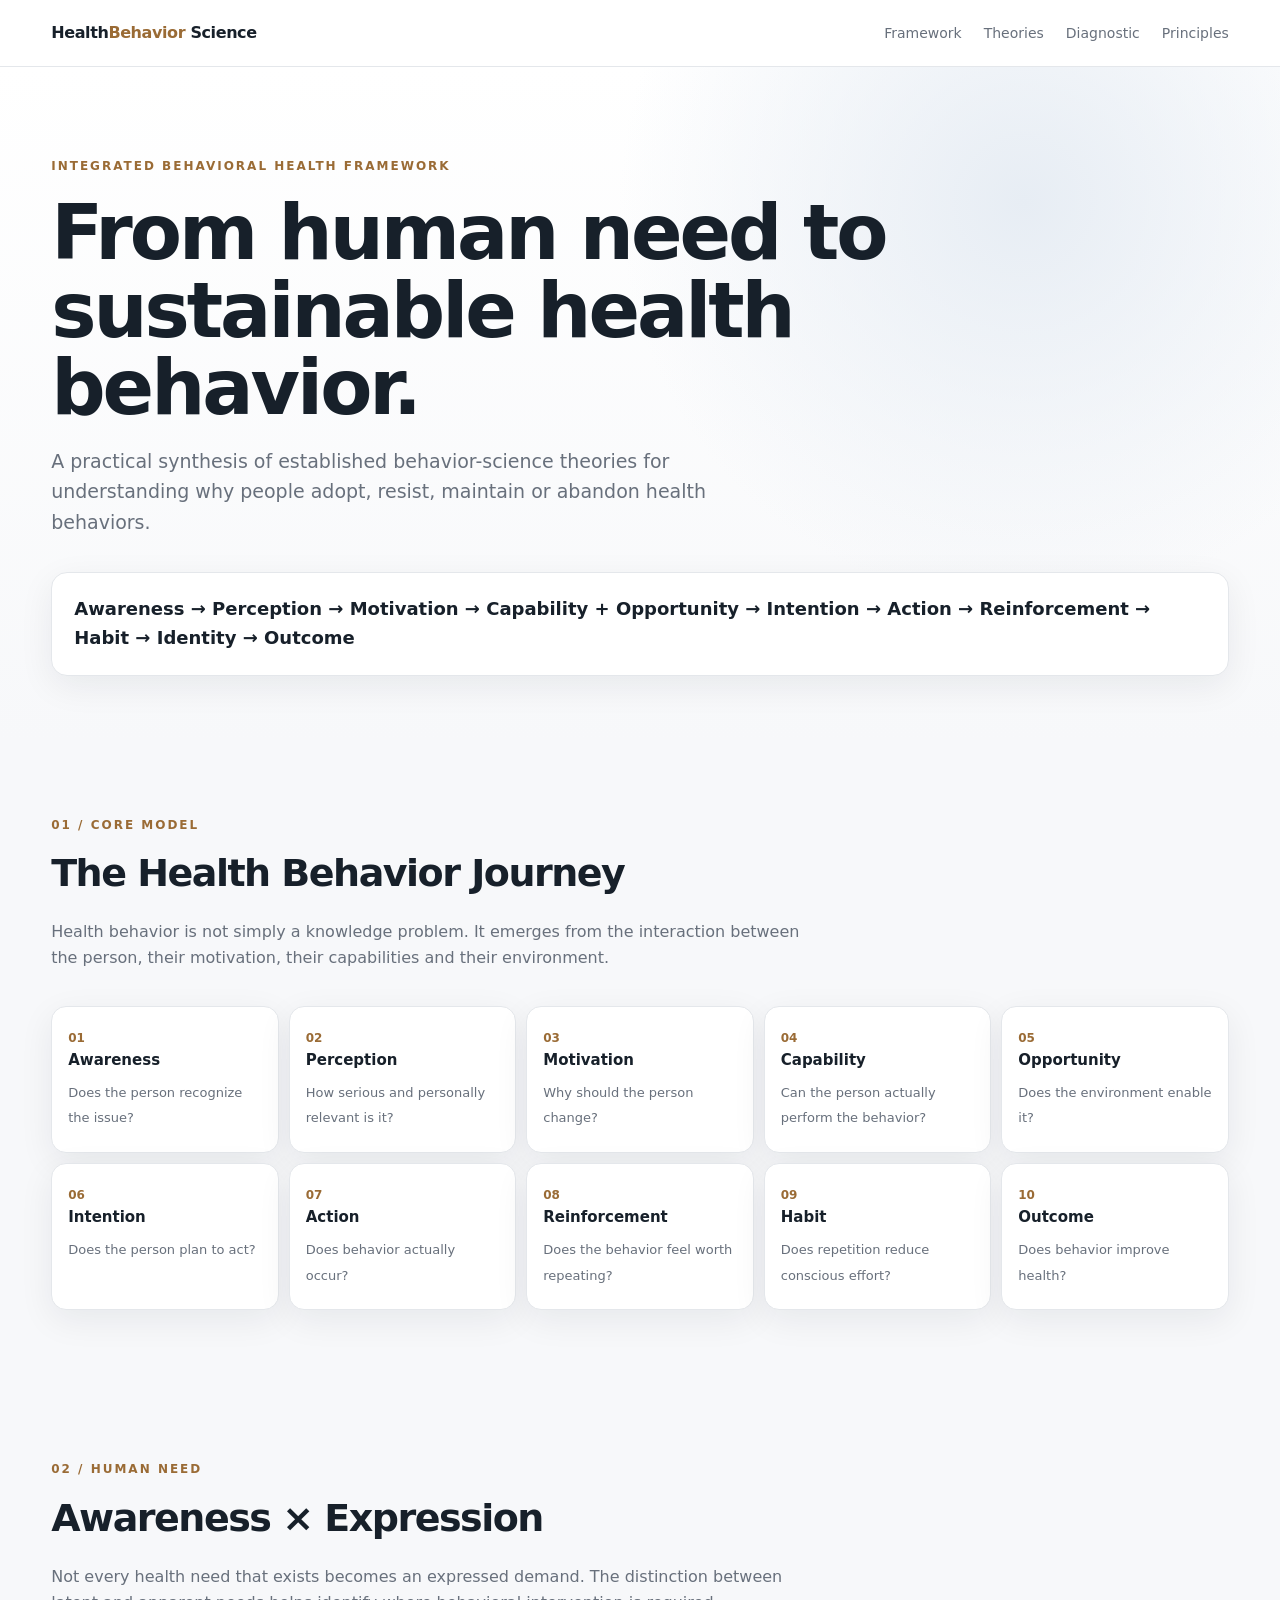
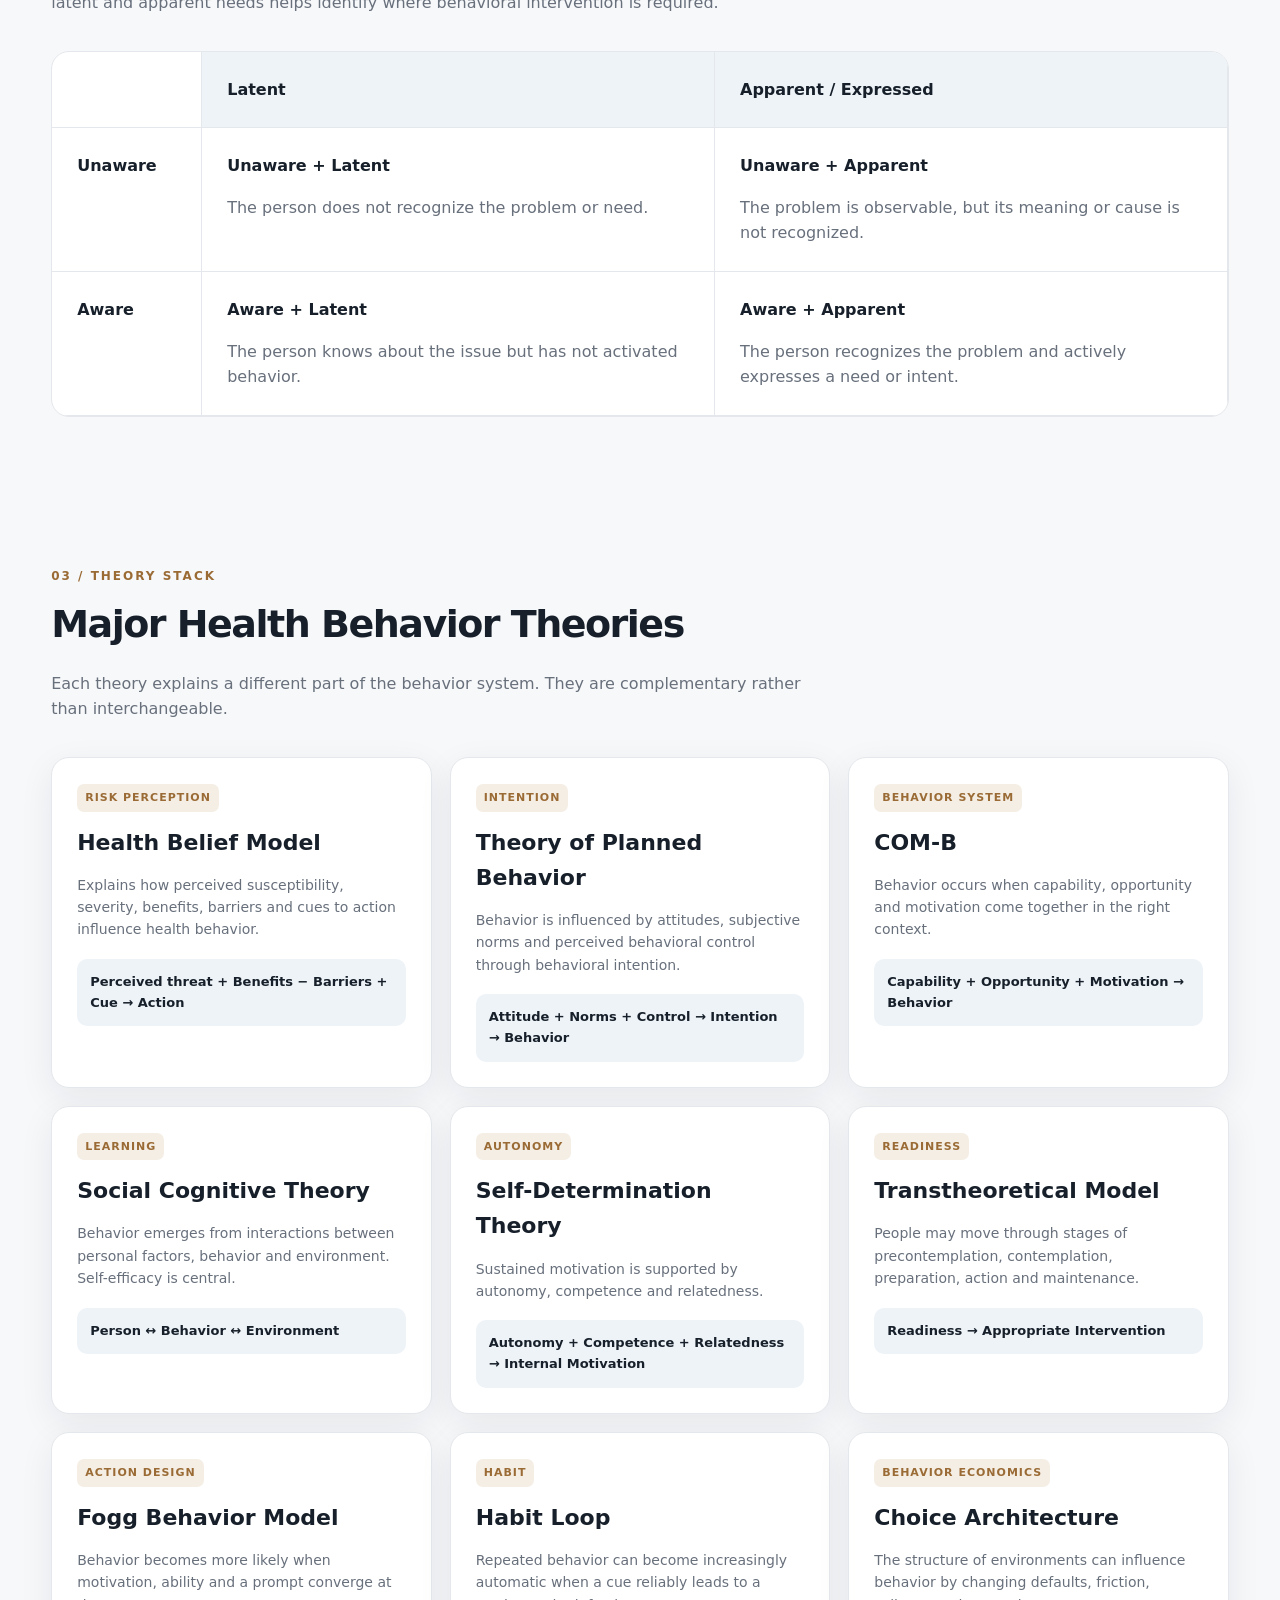
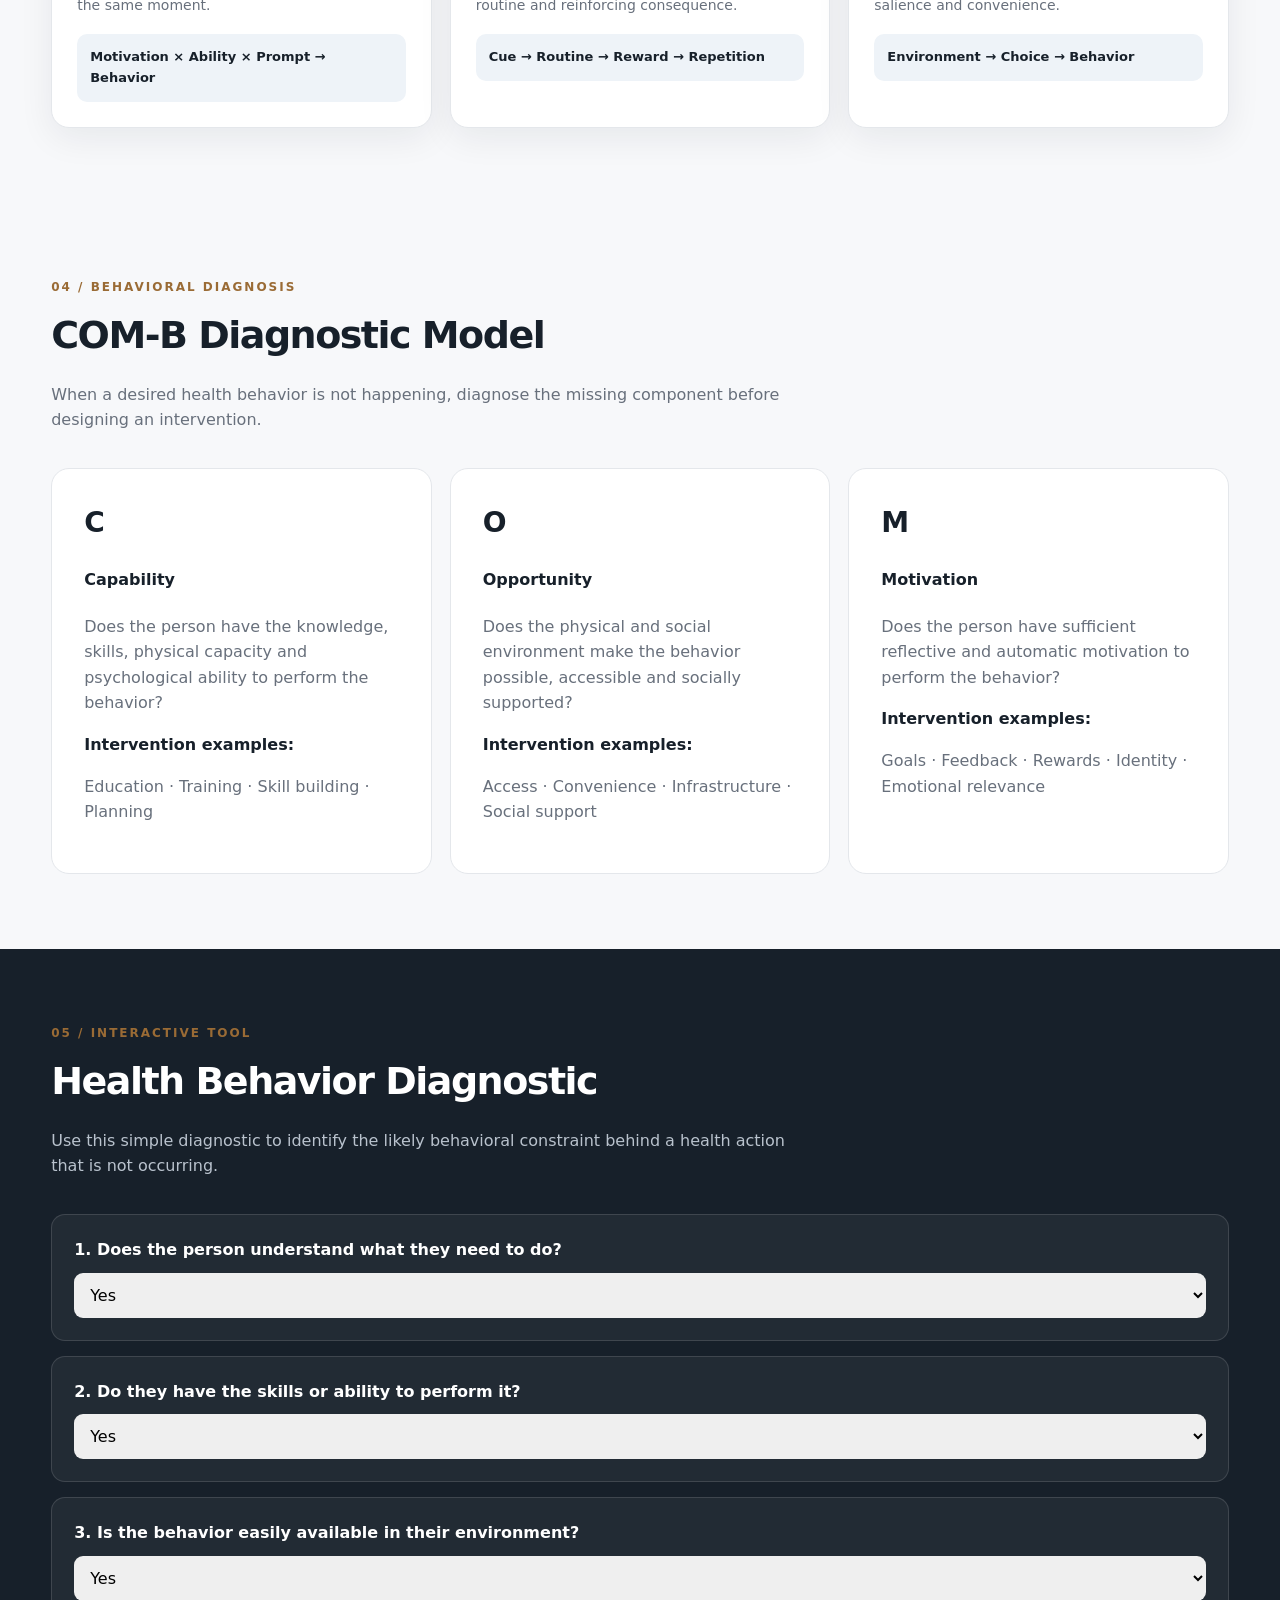
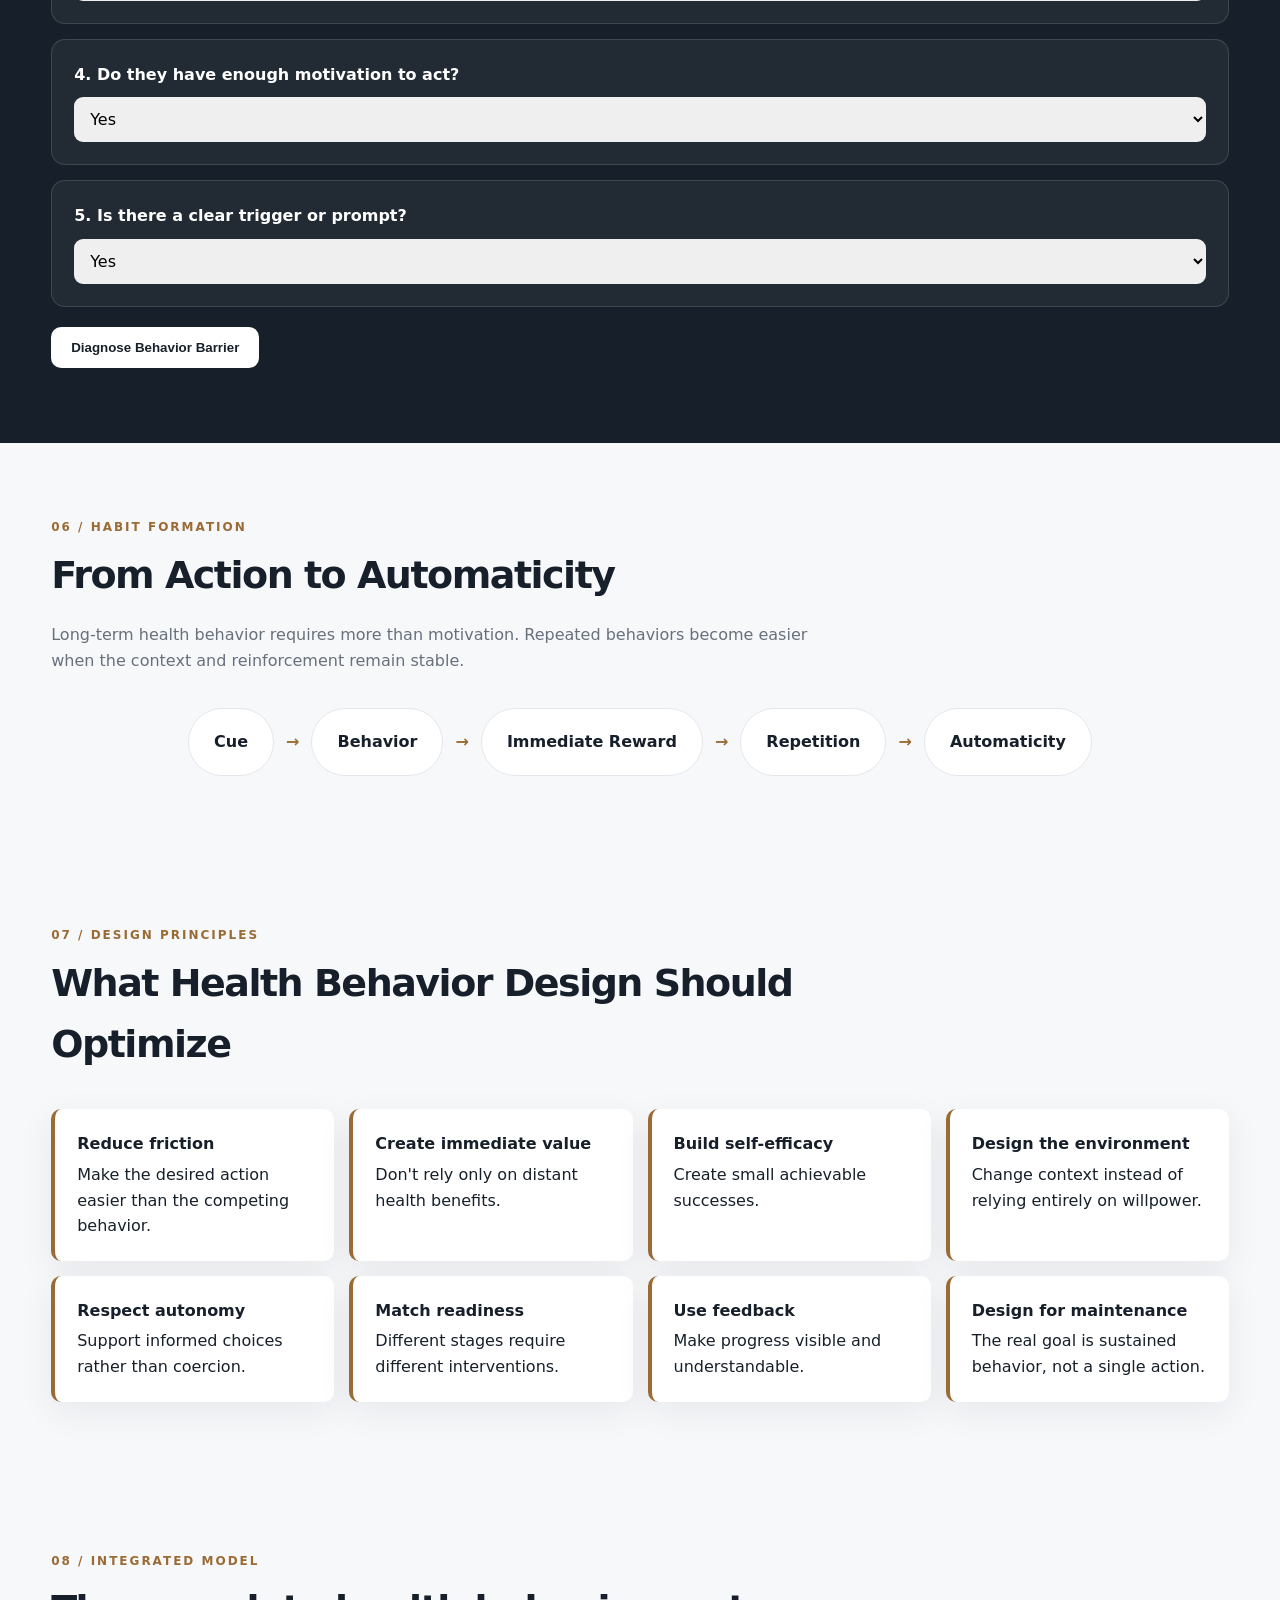
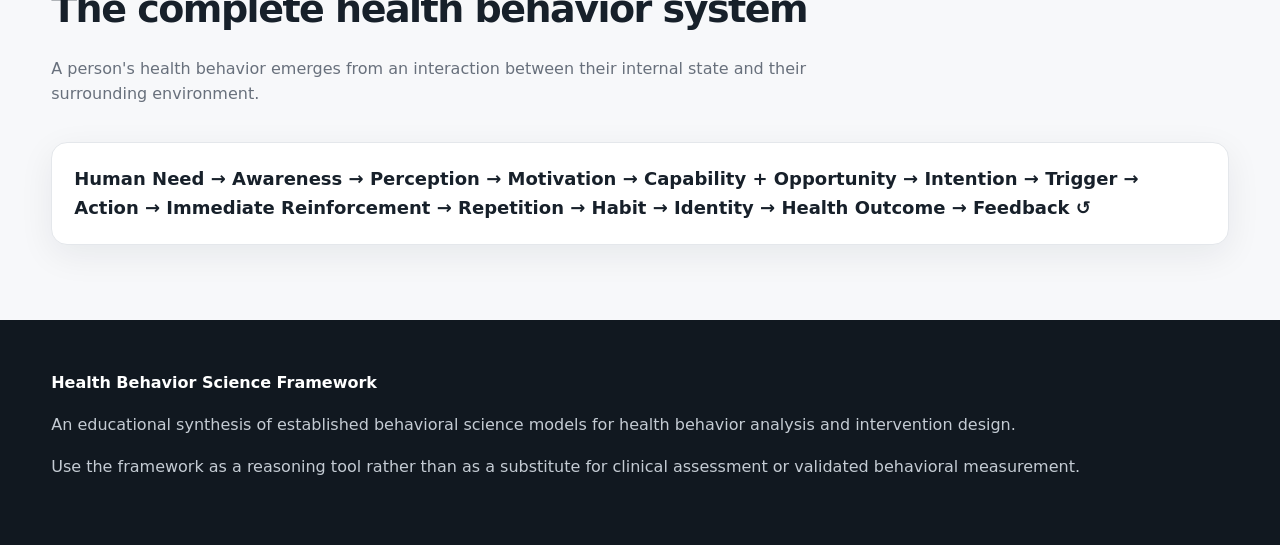
==== commit 1f9f1fdb: "Update index.html" ====
--- a/index.html
+++ b/index.html
@@ -3,462 +3,1345 @@
 <head>
 <meta charset="UTF-8">
 <meta name="viewport" content="width=device-width, initial-scale=1.0">
-<title>KAAS — Kitchen as a Service</title>
+
+<title>Health Behavior Science Framework</title>
+
+<meta name="description"
+content="An integrated framework combining health behavior theories, behavioral science and human health decision-making.">
+
 <style>
 :root{
-  --bg:#0a0e13; --card:#111925; --card2:#182336; --line:#233146;
-  --lime:#c9f24b; --teal:#4bd8c8; --violet:#9b7bff; --amber:#ffb35c; --red:#ff6b7a;
-  --txt:#eef3f8; --mut:#8fa0b3;
-}
-*{margin:0;padding:0;box-sizing:border-box;font-family:'Segoe UI',Inter,system-ui,sans-serif;}
-body{background:var(--bg);color:var(--txt);}
-a{color:inherit;text-decoration:none;}
-.wrap{max-width:1200px;margin:0 auto;padding:0 26px;}
+  --bg:#f7f8fa;
+  --surface:#ffffff;
+  --text:#17202a;
+  --muted:#68707c;
+  --line:#e4e7eb;
+  --primary:#263b55;
+  --secondary:#5b6f86;
+  --soft:#eef3f8;
+  --accent:#9a6b35;
+  --success:#47745a;
+  --warning:#9a7135;
+  --danger:#8b4b4b;
+  --radius:18px;
+  --shadow:0 10px 35px rgba(20,30,40,.07);
+}
+
+*{
+  box-sizing:border-box;
+}
+
+html{
+  scroll-behavior:smooth;
+}
+
+body{
+  margin:0;
+  font-family:Inter,system-ui,-apple-system,BlinkMacSystemFont,"Segoe UI",sans-serif;
+  background:var(--bg);
+  color:var(--text);
+  line-height:1.6;
+}
+
+a{
+  color:inherit;
+  text-decoration:none;
+}
+
+.container{
+  width:min(1180px,92%);
+  margin:auto;
+}
 
 /* NAV */
-nav{position:fixed;top:0;width:100%;z-index:200;background:rgba(10,14,19,.8);backdrop-filter:blur(14px);border-bottom:1px solid var(--line);}
-.nav-in{display:flex;align-items:center;justify-content:space-between;height:64px;}
-.logo{display:flex;align-items:center;gap:10px;font-weight:800;font-size:19px;}
-.logo-badge{width:33px;height:33px;border-radius:10px;background:linear-gradient(135deg,var(--lime),var(--teal));display:flex;align-items:center;justify-content:center;color:#0a0e13;font-weight:900;}
-.nav-links{display:flex;gap:26px;font-size:14px;color:var(--mut);}
-.nav-links a:hover{color:var(--lime);}
-.btn{display:inline-flex;align-items:center;gap:8px;padding:11px 22px;border-radius:12px;font-weight:700;font-size:14px;border:none;cursor:pointer;transition:.25s;}
-.btn-lime{background:var(--lime);color:#0a0e13;}
-.btn-lime:hover{transform:translateY(-2px);box-shadow:0 8px 30px rgba(201,242,75,.35);}
-.btn-ghost{background:transparent;border:1px solid var(--line);color:var(--txt);}
-.btn-ghost:hover{border-color:var(--lime);}
-@media(max-width:900px){.nav-links{display:none;}}
+
+nav{
+  position:sticky;
+  top:0;
+  z-index:50;
+  background:rgba(255,255,255,.94);
+  backdrop-filter:blur(14px);
+  border-bottom:1px solid var(--line);
+}
+
+.nav-inner{
+  height:66px;
+  display:flex;
+  align-items:center;
+  justify-content:space-between;
+}
+
+.logo{
+  font-weight:800;
+  letter-spacing:-.4px;
+}
+
+.logo span{
+  color:var(--accent);
+}
+
+.nav-links{
+  display:flex;
+  gap:22px;
+  font-size:14px;
+  color:var(--muted);
+}
+
+.nav-links a:hover{
+  color:var(--text);
+}
 
 /* HERO */
-.hero{padding:150px 0 80px;position:relative;}
-.hero::before{content:'';position:absolute;top:-160px;right:-140px;width:600px;height:600px;border-radius:50%;background:radial-gradient(circle,rgba(155,123,255,.18),transparent 65%);}
-.hero::after{content:'';position:absolute;bottom:-80px;left:-160px;width:520px;height:520px;border-radius:50%;background:radial-gradient(circle,rgba(75,216,200,.12),transparent 65%);}
-.tag{display:inline-block;padding:7px 16px;border-radius:99px;border:1px solid var(--line);background:var(--card);font-size:12px;color:var(--teal);letter-spacing:1.2px;text-transform:uppercase;font-weight:700;}
-h1{font-size:clamp(36px,5.4vw,64px);line-height:1.08;margin:24px 0 18px;font-weight:900;letter-spacing:-1px;}
-.grad{background:linear-gradient(90deg,var(--lime),var(--teal),var(--violet));-webkit-background-clip:text;background-clip:text;color:transparent;}
-.sub{font-size:17.5px;color:var(--mut);max-width:640px;line-height:1.65;}
-.cta-row{display:flex;gap:14px;margin-top:32px;flex-wrap:wrap;}
-.hero-stats{display:flex;gap:42px;margin-top:54px;flex-wrap:wrap;}
-.stat b{font-size:25px;color:var(--lime);}
-.stat span{display:block;font-size:12.5px;color:var(--mut);margin-top:4px;}
-
-section{padding:84px 0;}
-.sec-head{text-align:center;max-width:700px;margin:0 auto 50px;}
-.sec-head h2{font-size:34px;letter-spacing:-.5px;margin:10px 0 12px;}
-.sec-head p{color:var(--mut);font-size:15.5px;line-height:1.6;}
-.kicker{color:var(--lime);font-size:12px;font-weight:800;letter-spacing:2px;text-transform:uppercase;}
-
-/* DASHBOARD TABS */
-.tabs{display:flex;justify-content:center;gap:10px;margin-bottom:34px;flex-wrap:wrap;}
-.tab{padding:11px 24px;border-radius:12px;border:1px solid var(--line);background:var(--card);color:var(--mut);font-weight:700;font-size:14px;cursor:pointer;transition:.25s;}
-.tab:hover{color:var(--txt);}
-.tab.active{background:var(--lime);color:#0a0e13;border-color:var(--lime);}
-.view{display:none;animation:fadeUp .45s ease;}
-.view.active{display:block;}
-@keyframes fadeUp{from{opacity:0;transform:translateY(16px)}to{opacity:1;transform:none}}
-
-.dash-shell{background:var(--card);border:1px solid var(--line);border-radius:24px;overflow:hidden;}
-.dash-top{display:flex;justify-content:space-between;align-items:center;padding:20px 26px;border-bottom:1px solid var(--line);background:var(--card2);flex-wrap:wrap;gap:12px;}
-.dash-top h3{font-size:16.5px;}
-.dash-top .crumb{font-size:12px;color:var(--mut);margin-top:2px;}
-.pill{font-size:11.5px;padding:5px 13px;border-radius:99px;font-weight:700;}
-.p-teal{background:rgba(75,216,200,.13);color:var(--teal);}
-.p-lime{background:rgba(201,242,75,.13);color:var(--lime);}
-.p-violet{background:rgba(155,123,255,.15);color:var(--violet);}
-.p-amber{background:rgba(255,179,92,.13);color:var(--amber);}
-.p-red{background:rgba(255,107,122,.13);color:var(--red);}
-.dash-body{display:grid;grid-template-columns:290px 1fr;min-height:520px;}
-@media(max-width:940px){.dash-body{grid-template-columns:1fr;}}
-.side{border-right:1px solid var(--line);padding:20px;}
-@media(max-width:940px){.side{border-right:none;border-bottom:1px solid var(--line);}}
-.main{padding:24px;}
-.kpi-row{display:grid;grid-template-columns:repeat(auto-fit,minmax(150px,1fr));gap:14px;margin-bottom:22px;}
-.kpi{background:var(--card2);border:1px solid var(--line);border-radius:16px;padding:16px;}
-.kpi span{font-size:12px;color:var(--mut);}
-.kpi b{font-size:22px;display:block;margin-top:4px;}
-.kpi small{font-size:11.5px;font-weight:700;}
-.up{color:var(--lime);} .down{color:var(--red);}
-
-/* DIETICIAN */
-.client{display:flex;align-items:center;gap:12px;padding:12px;border-radius:14px;cursor:pointer;transition:.2s;border:1px solid transparent;}
-.client:hover{background:var(--card2);}
-.client.sel{background:var(--card2);border-color:var(--line);}
-.avatar{width:40px;height:40px;border-radius:12px;display:flex;align-items:center;justify-content:center;font-weight:800;font-size:13px;color:#0a0e13;flex-shrink:0;}
-.client .ci{flex:1;min-width:0;}
-.client .ci b{font-size:13.5px;display:block;white-space:nowrap;overflow:hidden;text-overflow:ellipsis;}
-.client .ci span{font-size:11.5px;color:var(--mut);}
-.dot{width:8px;height:8px;border-radius:50%;flex-shrink:0;}
-.d-green{background:var(--lime);} .d-amber{background:var(--amber);} .d-red{background:var(--red);}
-table{width:100%;border-collapse:collapse;font-size:13px;}
-th{text-align:left;padding:10px 12px;color:var(--mut);font-size:11.5px;text-transform:uppercase;letter-spacing:.6px;border-bottom:1px solid var(--line);}
-td{padding:12px;border-bottom:1px solid var(--line);}
-tr:last-child td{border:none;}
-.macro-bars{margin-top:6px;}
-.bar-row{display:flex;align-items:center;gap:10px;margin:9px 0;font-size:12.5px;}
-.bar-row label{width:60px;color:var(--mut);}
-.bar-track{flex:1;height:8px;border-radius:99px;background:var(--card2);overflow:hidden;}
-.bar-fill{height:100%;border-radius:99px;}
-.bar-row span{width:40px;text-align:right;font-weight:700;}
-.card{background:var(--card2);border:1px solid var(--line);border-radius:18px;padding:20px;}
-.grid2{display:grid;grid-template-columns:1.2fr 1fr;gap:18px;}
-@media(max-width:760px){.grid2{grid-template-columns:1fr;}}
-
-/* CUSTOMER */
-.meal{display:flex;align-items:center;gap:14px;padding:14px 0;border-bottom:1px solid var(--line);}
-.meal:last-child{border:none;}
-.meal-time{width:52px;font-size:11.5px;color:var(--mut);font-weight:700;}
-.meal-ic{width:42px;height:42px;border-radius:12px;display:flex;align-items:center;justify-content:center;font-size:19px;background:var(--card2);flex-shrink:0;}
-.meal-info{flex:1;}
-.meal-info b{font-size:14px;display:block;}
-.meal-info span{font-size:12px;color:var(--mut);}
-.check{width:24px;height:24px;border-radius:8px;border:2px solid var(--line);display:flex;align-items:center;justify-content:center;font-size:13px;color:#0a0e13;flex-shrink:0;}
-.done{background:var(--lime);border-color:var(--lime);}
-.vital{display:flex;align-items:center;gap:12px;background:var(--card2);border:1px solid var(--line);border-radius:16px;padding:14px;}
-.vital .vi{font-size:20px;}
-.vital b{font-size:17px;display:block;}
-.vital span{font-size:11.5px;color:var(--mut);}
-.vitals{display:grid;grid-template-columns:1fr 1fr;gap:12px;}
-.ring-wrap{display:flex;align-items:center;gap:22px;}
-.ring{position:relative;width:118px;height:118px;flex-shrink:0;}
-.ring svg{transform:rotate(-90deg);}
-.ring b{position:absolute;inset:0;display:flex;align-items:center;justify-content:center;font-size:21px;flex-direction:column;}
-.ring b small{font-size:10px;color:var(--mut);font-weight:600;}
-.spark{display:flex;align-items:flex-end;gap:5px;height:50px;margin-top:14px;}
-.spark div{flex:1;border-radius:5px 5px 0 0;background:linear-gradient(180deg,var(--teal),rgba(75,216,200,.15));}
-
-/* KITCHEN */
-.kot-board{display:grid;grid-template-columns:repeat(4,1fr);gap:14px;}
-@media(max-width:1100px){.kot-board{grid-template-columns:repeat(2,1fr);}}
-@media(max-width:620px){.kot-board{grid-template-columns:1fr;}}
-.kot-col{background:var(--card2);border:1px solid var(--line);border-radius:16px;padding:14px;min-height:340px;}
-.kot-col h4{font-size:12.5px;text-transform:uppercase;letter-spacing:1px;margin-bottom:12px;display:flex;justify-content:space-between;color:var(--mut);}
-.kot-col h4 b{color:var(--txt);}
-.kot{background:var(--card);border:1px solid var(--line);border-radius:14px;padding:14px;margin-bottom:12px;transition:.2s;}
-.kot:hover{transform:translateY(-2px);}
-.kot-head{display:flex;justify-content:space-between;margin-bottom:8px;}
-.kot-head b{font-size:13.5px;}
-.kot small{display:block;font-size:11.5px;color:var(--mut);line-height:1.5;}
-.kot .items{margin:10px 0;font-size:12.5px;}
-.kot .items div{display:flex;justify-content:space-between;padding:3px 0;color:var(--mut);}
-.kot .items b{color:var(--txt);}
-.time-chip{font-size:10.5px;font-weight:800;padding:3px 9px;border-radius:99px;background:rgba(255,179,92,.13);color:var(--amber);}
-.time-chip.hot{background:rgba(255,107,122,.14);color:var(--red);}
-
-/* HOW IT WORKS */
-.steps{display:grid;grid-template-columns:repeat(auto-fit,minmax(240px,1fr));gap:20px;}
-.step{background:var(--card);border:1px solid var(--line);border-radius:20px;padding:28px 24px;transition:.3s;}
-.step:hover{transform:translateY(-6px);border-color:var(--lime);}
-.step .num{width:40px;height:40px;border-radius:12px;display:flex;align-items:center;justify-content:center;font-weight:900;color:#0a0e13;margin-bottom:16px;}
-.step:nth-child(1) .num{background:var(--lime);} .step:nth-child(2) .num{background:var(--teal);}
-.step:nth-child(3) .num{background:var(--violet);color:#fff;} .step:nth-child(4) .num{background:var(--amber);}
-.step h3{font-size:17px;margin-bottom:8px;} .step p{color:var(--mut);font-size:14px;line-height:1.6;}
-
-/* BUSINESS / INVESTOR */
-.rev-grid{display:grid;grid-template-columns:repeat(auto-fit,minmax(250px,1fr));gap:20px;margin-bottom:26px;}
-.rev{background:var(--card);border:1px solid var(--line);border-radius:20px;padding:26px;transition:.3s;}
-.rev:hover{border-color:var(--teal);transform:translateY(-4px);}
-.rev .pc{font-size:26px;font-weight:900;color:var(--lime);}
-.rev h4{font-size:15.5px;margin:8px 0 6px;} .rev p{color:var(--mut);font-size:13.5px;line-height:1.6;}
-.tam{display:flex;gap:10px;align-items:flex-end;justify-content:center;margin:26px 0 10px;flex-wrap:wrap;}
-.tam div{background:var(--card2);border:1px solid var(--line);border-radius:14px;padding:18px 22px;text-align:center;}
-.tam b{font-size:22px;display:block;color:var(--teal);}
-.tam span{font-size:12px;color:var(--mut);}
-.unit{display:grid;grid-template-columns:repeat(auto-fit,minmax(160px,1fr));gap:14px;}
-.unit .kpi b{font-size:19px;}
-.road{position:relative;margin-top:16px;}
-.road::before{content:'';position:absolute;left:19px;top:8px;bottom:8px;width:2px;background:var(--line);}
-.phase{position:relative;padding:0 0 36px 62px;}
-.phase::before{content:'';position:absolute;left:10px;top:4px;width:18px;height:18px;border-radius:50%;background:var(--bg);border:3px solid var(--lime);}
-.phase:nth-child(2)::before{border-color:var(--teal);} .phase:nth-child(3)::before{border-color:var(--violet);}
-.phase h3{font-size:17px;margin-bottom:6px;} .phase p{color:var(--mut);font-size:14px;line-height:1.6;max-width:640px;}
-
-.cta-box{background:linear-gradient(135deg,rgba(201,242,75,.12),rgba(155,123,255,.12));border:1px solid var(--line);border-radius:26px;padding:60px 38px;text-align:center;}
-.cta-box h2{font-size:32px;margin:10px 0 12px;} .cta-box p{color:var(--mut);margin-bottom:28px;}
-footer{border-top:1px solid var(--line);padding:32px 0;text-align:center;color:var(--mut);font-size:13px;}
-.fade{opacity:0;transform:translateY(24px);transition:.7s ease;} .fade.show{opacity:1;transform:none;}
+
+.hero{
+  padding:90px 0 65px;
+  background:
+    radial-gradient(circle at 80% 20%,#e7edf4 0,transparent 35%),
+    linear-gradient(180deg,#fff,#f7f8fa);
+}
+
+.eyebrow{
+  text-transform:uppercase;
+  letter-spacing:2px;
+  font-size:12px;
+  font-weight:800;
+  color:var(--accent);
+}
+
+.hero h1{
+  max-width:900px;
+  font-size:clamp(40px,6vw,76px);
+  line-height:1.02;
+  letter-spacing:-3px;
+  margin:18px 0;
+}
+
+.hero p{
+  max-width:760px;
+  font-size:19px;
+  color:var(--muted);
+}
+
+.hero-equation{
+  margin-top:35px;
+  padding:22px;
+  border:1px solid var(--line);
+  background:#fff;
+  border-radius:16px;
+  font-weight:700;
+  font-size:18px;
+  box-shadow:var(--shadow);
+}
+
+/* SECTION */
+
+section{
+  padding:75px 0;
+}
+
+.section-header{
+  max-width:760px;
+  margin-bottom:35px;
+}
+
+.section-header h2{
+  font-size:38px;
+  letter-spacing:-1.5px;
+  margin:8px 0;
+}
+
+.section-header p{
+  color:var(--muted);
+}
+
+/* FLOW */
+
+.flow{
+  display:grid;
+  grid-template-columns:repeat(5,1fr);
+  gap:10px;
+}
+
+.flow-step{
+  position:relative;
+  padding:22px 16px;
+  min-height:135px;
+  border:1px solid var(--line);
+  border-radius:15px;
+  background:var(--surface);
+  box-shadow:var(--shadow);
+}
+
+.flow-step strong{
+  display:block;
+  font-size:15px;
+  margin-bottom:7px;
+}
+
+.flow-step span{
+  font-size:13px;
+  color:var(--muted);
+}
+
+.flow-number{
+  font-size:12px;
+  font-weight:800;
+  color:var(--accent);
+}
+
+/* MATRIX */
+
+.matrix{
+  display:grid;
+  grid-template-columns:150px 1fr 1fr;
+  border:1px solid var(--line);
+  border-radius:18px;
+  overflow:hidden;
+  background:#fff;
+}
+
+.matrix > div{
+  padding:25px;
+  border-right:1px solid var(--line);
+  border-bottom:1px solid var(--line);
+}
+
+.matrix .head{
+  background:var(--soft);
+  font-weight:800;
+}
+
+.matrix-title{
+  font-weight:800;
+}
+
+.matrix p{
+  color:var(--muted);
+  margin-bottom:0;
+}
+
+/* THEORY GRID */
+
+.theories{
+  display:grid;
+  grid-template-columns:repeat(3,1fr);
+  gap:18px;
+}
+
+.card{
+  background:#fff;
+  border:1px solid var(--line);
+  border-radius:var(--radius);
+  padding:25px;
+  box-shadow:var(--shadow);
+  transition:.2s ease;
+}
+
+.card:hover{
+  transform:translateY(-3px);
+  box-shadow:0 15px 45px rgba(20,30,40,.1);
+}
+
+.card-tag{
+  display:inline-block;
+  font-size:11px;
+  font-weight:800;
+  text-transform:uppercase;
+  letter-spacing:1px;
+  color:var(--accent);
+  background:#f5eee5;
+  padding:5px 8px;
+  border-radius:7px;
+}
+
+.card h3{
+  margin:13px 0 8px;
+  font-size:22px;
+}
+
+.card p{
+  color:var(--muted);
+  font-size:14px;
+}
+
+.formula{
+  margin-top:18px;
+  padding:13px;
+  border-radius:10px;
+  background:var(--soft);
+  font-size:13px;
+  font-weight:700;
+}
+
+/* COM-B */
+
+.comb{
+  display:grid;
+  grid-template-columns:repeat(3,1fr);
+  gap:18px;
+}
+
+.comb-card{
+  padding:32px;
+  background:#fff;
+  border:1px solid var(--line);
+  border-radius:18px;
+}
+
+.comb-card h3{
+  font-size:28px;
+  margin:0 0 8px;
+}
+
+.comb-card p{
+  color:var(--muted);
+}
+
+/* BEHAVIOR DIAGNOSTIC */
+
+.diagnostic{
+  background:#17202a;
+  color:#fff;
+}
+
+.diagnostic .section-header p{
+  color:#b9c2cd;
+}
+
+.questions{
+  display:grid;
+  gap:15px;
+}
+
+.question{
+  padding:22px;
+  border:1px solid rgba(255,255,255,.13);
+  background:rgba(255,255,255,.05);
+  border-radius:14px;
+}
+
+.question label{
+  display:block;
+  font-weight:700;
+  margin-bottom:10px;
+}
+
+.question select{
+  width:100%;
+  padding:12px;
+  border-radius:9px;
+  border:0;
+  font:inherit;
+}
+
+.result{
+  margin-top:25px;
+  padding:25px;
+  border-radius:15px;
+  background:#fff;
+  color:var(--text);
+  display:none;
+}
+
+button{
+  border:0;
+  border-radius:10px;
+  padding:13px 20px;
+  font-weight:800;
+  cursor:pointer;
+  background:#fff;
+  color:var(--text);
+  margin-top:20px;
+}
+
+button:hover{
+  opacity:.9;
+}
+
+/* LOOP */
+
+.loop{
+  display:flex;
+  align-items:center;
+  justify-content:center;
+  flex-wrap:wrap;
+  gap:12px;
+}
+
+.loop-item{
+  padding:20px 25px;
+  border-radius:50px;
+  background:#fff;
+  border:1px solid var(--line);
+  font-weight:800;
+}
+
+.arrow{
+  color:var(--accent);
+  font-weight:900;
+}
+
+/* PRINCIPLES */
+
+.principles{
+  display:grid;
+  grid-template-columns:repeat(4,1fr);
+  gap:15px;
+}
+
+.principle{
+  padding:22px;
+  border-left:4px solid var(--accent);
+  background:#fff;
+  border-radius:10px;
+  box-shadow:var(--shadow);
+}
+
+.principle strong{
+  display:block;
+  margin-bottom:5px;
+}
+
+/* FOOTER */
+
+footer{
+  padding:50px 0;
+  background:#111820;
+  color:#c4cbd3;
+}
+
+footer strong{
+  color:#fff;
+}
+
+/* MOBILE */
+
+@media(max-width:900px){
+
+  .nav-links{
+    display:none;
+  }
+
+  .flow{
+    grid-template-columns:1fr;
+  }
+
+  .theories,
+  .comb{
+    grid-template-columns:1fr 1fr;
+  }
+
+  .principles{
+    grid-template-columns:1fr 1fr;
+  }
+
+  .matrix{
+    grid-template-columns:1fr;
+  }
+
+  .matrix > div{
+    border-right:0;
+  }
+
+}
+
+@media(max-width:600px){
+
+  .hero{
+    padding:65px 0 45px;
+  }
+
+  .hero h1{
+    letter-spacing:-2px;
+  }
+
+  section{
+    padding:55px 0;
+  }
+
+  .theories,
+  .comb,
+  .principles{
+    grid-template-columns:1fr;
+  }
+
+  .section-header h2{
+    font-size:30px;
+  }
+
+}
 </style>
-<base target="_blank">
 </head>
+
 <body>
 
-<nav><div class="wrap nav-in">
-  <div class="logo"><div class="logo-badge">K</div>KAAS</div>
-  <div class="nav-links">
-    <a href="#product">Product</a><a href="#dashboards">Dashboards</a><a href="#business">Business Model</a>
-    <a href="#roadmap">Roadmap</a><a href="#invest">Invest</a>
-  </div>
-  <a href="#invest" class="btn btn-lime">Investor Deck ↗</a>
-</div></nav>
-
-<header class="hero"><div class="wrap">
-  <span class="tag">🍽️ Kitchen as a Service · Seed MVP</span>
-  <h1>Prescribed by experts.<br><span class="grad">Cooked by KAAS.</span><br>Tracked end-to-end.</h1>
-  <p class="sub">A three-sided operating system for prescription food: dieticians design meal plans, cloud kitchens execute them with gram-level accuracy, and clients track meals & vitals in one loop — with KAAS monetizing every layer.</p>
-  <div class="cta-row">
-    <a href="#dashboards" class="btn btn-lime">See the Product →</a>
-    <a href="#invest" class="btn btn-ghost">Investor Overview</a>
-  </div>
-  <div class="hero-stats">
-    <div class="stat"><b>3-sided</b><span>Provider · Client · Kitchen</span></div>
-    <div class="stat"><b>±5g</b><span>Macro portion accuracy</span></div>
-    <div class="stat"><b>4.2×</b><span>Projected LTV / CAC</span></div>
-    <div class="stat"><b>$38B</b><span>Addressable market (2026)</span></div>
-  </div>
-</div></header>
-
-<section id="product"><div class="wrap">
-  <div class="sec-head fade">
-    <span class="kicker">The Flywheel</span>
-    <h2>How KAAS works</h2>
-    <p>Every stakeholder gets software; KAAS owns the food layer between prescription and plate.</p>
-  </div>
-  <div class="steps">
-    <div class="step fade"><div class="num">1</div><h3>Experts Design</h3><p>Dieticians & coaches build macro-precise, condition-aware meal plans per client in the provider dashboard.</p></div>
-    <div class="step fade"><div class="num">2</div><h3>Kitchens Execute</h3><p>Cloud kitchens receive orders as KOT tickets, cook to spec, and portion with ±5g accuracy. No demand-generation cost.</p></div>
-    <div class="step fade"><div class="num">3</div><h3>Clients Track</h3><p>Meals, macros, weight, glucose, BP and energy — logged in one client dashboard. Adherence becomes visible, not self-reported.</p></div>
-    <div class="step fade"><div class="num">4</div><h3>Data Loops Back</h3><p>Vitals + adherence flow to the provider, who tunes the plan. Outcomes compound → retention compounds → revenue compounds.</p></div>
-  </div>
-</div></section>
-
-<section id="dashboards"><div class="wrap">
-  <div class="sec-head fade">
-    <span class="kicker">Live Product Mock</span>
-    <h2>Three dashboards. One operating system.</h2>
-    <p>Switch between the Dietician console, the Client app, and the Kitchen KOT board.</p>
-  </div>
-  <div class="tabs fade">
-    <button class="tab active" data-view="v-diet">👩‍⚕️ Dietician Console</button>
-    <button class="tab" data-view="v-cust">❤️ Client App</button>
-    <button class="tab" data-view="v-kot">🧑‍🍳 Kitchen KOT Board</button>
-  </div>
-
-  <!-- ============ DIETICIAN ============ -->
-  <div class="view active" id="v-diet">
-    <div class="dash-shell">
-      <div class="dash-top">
-        <div><h3>👩‍⚕️ Provider Console — Dr. Meera Nair, RD</h3><div class="crumb">Tuesday, 8 Sep · 142 active clients · 6 need attention</div></div>
-        <div style="display:flex;gap:8px;"><span class="pill p-lime">Revenue share: ₹1.84L this month</span><span class="pill p-teal">+12 clients this week</span></div>
-      </div>
-      <div class="dash-body">
-        <aside class="side">
-          <h4 style="font-size:12px;color:var(--mut);text-transform:uppercase;letter-spacing:1px;margin-bottom:10px;">My Clients</h4>
-          <div class="client sel"><div class="avatar" style="background:var(--lime)">AR</div><div class="ci"><b>Aarav Rao</b><span>Type-2 Diabetes · 12w</span></div><div class="dot d-amber"></div></div>
-          <div class="client"><div class="avatar" style="background:var(--teal)">PK</div><div class="ci"><b>Priya Kulkarni</b><span>Weight loss · 8w</span></div><div class="dot d-green"></div></div>
-          <div class="client"><div class="avatar" style="background:var(--violet);color:#fff">SD</div><div class="ci"><b>Sara D'Souza</b><span>PCOS · 5w</span></div><div class="dot d-green"></div></div>
-          <div class="client"><div class="avatar" style="background:var(--amber)">JM</div><div class="ci"><b>James Mathew</b><span>Hypertension · 16w</span></div><div class="dot d-red"></div></div>
-          <div class="client"><div class="avatar" style="background:var(--teal)">NV</div><div class="ci"><b>Nisha Verma</b><span>Muscle gain · 3w</span></div><div class="dot d-green"></div></div>
-          <div class="client"><div class="avatar" style="background:var(--lime)">KT</div><div class="ci"><b>Kabir Thapar</b><span>CKD (Stage 2) · 20w</span></div><div class="dot d-amber"></div></div>
-        </aside>
-        <div class="main">
-          <div class="kpi-row">
-            <div class="kpi"><span>Avg adherence</span><b>86%</b><small class="up">▲ 4% vs last wk</small></div>
-            <div class="kpi"><span>Avg HbA1c delta</span><b>-0.6%</b><small class="up">12w cohort</small></div>
-            <div class="kpi"><span>Meals delivered</span><b>2,914</b><small class="up">this month</small></div>
-            <div class="kpi"><span>At-risk clients</span><b>6</b><small class="down">▼ 2 flagged</small></div>
-          </div>
-          <div class="grid2">
-            <div class="card">
-              <h4 style="font-size:14.5px;margin-bottom:12px;">Diet Plan — Aarav Rao <span class="pill p-amber" style="margin-left:8px;">Low-GI · 1,800 kcal</span></h4>
-              <table>
-                <tr><th>Meal</th><th>Menu item</th><th>Kcal</th><th>P / C / F</th><th>Status</th></tr>
-                <tr><td>🥣 Breakfast</td><td>Millet upma + moong sprouts</td><td>420</td><td>32 / 48 / 12</td><td><span class="pill p-lime">Active</span></td></tr>
-                <tr><td>🥗 Lunch</td><td>Grilled chicken quinoa bowl</td><td>560</td><td>44 / 52 / 16</td><td><span class="pill p-lime">Active</span></td></tr>
-                <tr><td>🍛 Snack</td><td>Greek yogurt + walnuts</td><td>210</td><td>18 / 14 / 9</td><td><span class="pill p-lime">Active</span></td></tr>
-                <tr><td>🐟 Dinner</td><td>Baked salmon + sautéed greens</td><td>480</td><td>38 / 30 / 20</td><td><span class="pill p-violet">Edit ✎</span></td></tr>
-                <tr><td>🥤 Add-on</td><td>Fenugreek seed water (AM)</td><td>10</td><td>0 / 2 / 0</td><td><span class="pill p-amber">Flagged</span></td></tr>
-              </table>
-            </div>
-            <div class="card">
-              <h4 style="font-size:14.5px;margin-bottom:14px;">Aarav — Adherence & Glucose Trend</h4>
-              <div class="macro-bars">
-                <div class="bar-row"><label>Protein</label><div class="bar-track"><div class="bar-fill" style="width:88%;background:var(--lime)"></div></div><span>88%</span></div>
-                <div class="bar-row"><label>Calories</label><div class="bar-track"><div class="bar-fill" style="width:76%;background:var(--teal)"></div></div><span>76%</span></div>
-                <div class="bar-row"><label>Adherence</label><div class="bar-track"><div class="bar-fill" style="width:91%;background:var(--violet)"></div></div><span>91%</span></div>
-              </div>
-              <div class="spark"><div style="height:45%"></div><div style="height:60%"></div><div style="height:50%"></div><div style="height:70%"></div><div style="height:62%"></div><div style="height:82%"></div><div style="height:74%"></div><div style="height:88%"></div></div>
-              <p style="font-size:11.5px;color:var(--mut);margin-top:8px;">Fasting glucose (mg/dL) · 8 weeks · ↓ 132 → 108 · HbA1c 7.4% → 6.8%</p>
-              <div style="margin-top:16px;display:flex;gap:10px;flex-wrap:wrap;">
-                <button class="btn btn-lime" style="padding:9px 16px;font-size:13px;">Adjust plan</button>
-                <button class="btn btn-ghost" style="padding:9px 16px;font-size:13px;">Message client</button>
-              </div>
-            </div>
-          </div>
-        </div>
-      </div>
-    </div>
-  </div>
-
-  <!-- ============ CUSTOMER ============ -->
-  <div class="view" id="v-cust">
-    <div class="dash-shell">
-      <div class="dash-top">
-        <div><h3>❤️ Client App — Aarav Rao</h3><div class="crumb">Plan: Low-GI Diabetes Care · Day 84 · Coach: Dr. Meera Nair</div></div>
-        <span class="pill p-lime">🔥 12-day streak</span>
-      </div>
-      <div class="dash-body">
-        <aside class="side">
-          <div class="ring-wrap" style="margin-bottom:18px;">
-            <div class="ring">
-              <svg width="118" height="118"><circle cx="59" cy="59" r="50" fill="none" stroke="#223146" stroke-width="10"/>
-              <circle cx="59" cy="59" r="50" fill="none" stroke="var(--lime)" stroke-width="10" stroke-linecap="round" stroke-dasharray="314" stroke-dashoffset="96"/></svg>
-              <b>70%<small>of 1,800 kcal</small></b>
-            </div>
-            <div>
-              <b style="font-size:16px;">1,190 kcal eaten</b>
-              <p style="font-size:12px;color:var(--mut);margin-top:4px;">610 kcal remaining<br>2 meals left today</p>
-            </div>
-          </div>
-          <h4 style="font-size:12px;color:var(--mut);text-transform:uppercase;letter-spacing:1px;margin-bottom:12px;">Today's Macros</h4>
-          <div class="macro-bars">
-            <div class="bar-row"><label>Protein</label><div class="bar-track"><div class="bar-fill" style="width:76%;background:var(--lime)"></div></div><span>94g</span></div>
-            <div class="bar-row"><label>Carbs</label><div class="bar-track"><div class="bar-fill" style="width:58%;background:var(--teal)"></div></div><span>120g</span></div>
-            <div class="bar-row"><label>Fat</label><div class="bar-track"><div class="bar-fill" style="width:62%;background:var(--violet)"></div></div><span>34g</span></div>
-            <div class="bar-row"><label>Fiber</label><div class="bar-track"><div class="bar-fill" style="width:71%;background:var(--amber)"></div></div><span>21g</span></div>
-          </div>
-        </aside>
-        <div class="main">
-          <div class="grid2">
-            <div class="card">
-              <h4 style="font-size:14.5px;margin-bottom:8px;">🍽️ Today's Meals</h4>
-              <div class="meal"><span class="meal-time">07:30</span><div class="meal-ic">🥣</div><div class="meal-info"><b>Millet upma + sprouts</b><span>420 kcal · P32 C48 F12 · Delivered 7:22 ✓</span></div><div class="check done">✓</div></div>
-              <div class="meal"><span class="meal-time">13:00</span><div class="meal-ic">🥗</div><div class="meal-info"><b>Grilled chicken quinoa</b><span>560 kcal · P44 C52 F16 · Delivered 12:48 ✓</span></div><div class="check done">✓</div></div>
-              <div class="meal"><span class="meal-time">16:30</span><div class="meal-ic">🍛</div><div class="meal-info"><b>Greek yogurt + walnuts</b><span>210 kcal · P18 C14 F9 · ETA 16:20</span></div><div class="check">·</div></div>
-              <div class="meal"><span class="meal-time">20:00</span><div class="meal-ic">🐟</div><div class="meal-info"><b>Baked salmon + greens</b><span>480 kcal · P38 C30 F20 · Scheduled</span></div><div class="check">·</div></div>
-            </div>
-            <div class="card">
-              <h4 style="font-size:14.5px;margin-bottom:14px;">📊 Vitals & Progress</h4>
-              <div class="vitals">
-                <div class="vital"><span class="vi">⚖️</span><div><b>78.2 kg</b><span>Weight · ↓ 6.8 kg / 12 wks</span></div></div>
-                <div class="vital"><span class="vi">🩸</span><div><b>108 mg/dL</b><span>Fasting glucose · ↓ 24 pts</span></div></div>
-                <div class="vital"><span class="vi">💓</span><div><b>118/76</b><span>Blood pressure · normal</span></div></div>
-                <div class="vital"><span class="vi">🩺</span><div><b>6.8%</b><span>HbA1c · ↓ from 7.4%</span></div></div>
-              </div>
-              <div class="spark" style="height:64px;"><div style="height:55%"></div><div style="height:48%"></div><div style="height:62%"></div><div style="height:44%"></div><div style="height:70%"></div><div style="height:38%"></div><div style="height:58%"></div><div style="height:30%"></div><div style="height:52%"></div><div style="height:26%"></div></div>
-              <p style="font-size:11.5px;color:var(--mut);margin-top:8px;">Weight trend · 10 weeks · synced from smart scale & labs</p>
-              <div style="margin-top:14px;display:flex;gap:8px;flex-wrap:wrap;">
-                <span class="pill p-teal">⌚ Watch connected</span><span class="pill p-violet">🧾 Labs synced</span><span class="pill p-lime">✅ Goal: on track</span>
-              </div>
-            </div>
-          </div>
-        </div>
-      </div>
-    </div>
-  </div>
-
-  <!-- ============ KITCHEN KOT ============ -->
-  <div class="view" id="v-kot">
-    <div class="dash-shell">
-      <div class="dash-top">
-        <div><h3>🧑‍🍳 Kitchen Command — KAAS Central Kitchen 01</h3><div class="crumb">Live order board · auto-generated from provider meal plans</div></div>
-        <div style="display:flex;gap:8px;flex-wrap:wrap;"><span class="pill p-lime">148 orders today</span><span class="pill p-amber">23 due in 60 min</span><span class="pill p-red">3 SLA breaches</span></div>
-      </div>
-      <div class="main">
-        <div class="kpi-row">
-          <div class="kpi"><span>Orders today</span><b>148</b><small class="up">▲ 11% DoD</small></div>
-          <div class="kpi"><span>Avg prep time</span><b>14 min</b><small class="up">▼ 2 min</small></div>
-          <div class="kpi"><span>On-time delivery</span><b>96.4%</b><small class="up">▲ 0.8%</small></div>
-          <div class="kpi"><span>Macro QC pass</span><b>99.1%</b><small class="up">±5g verified</small></div>
-        </div>
-        <div class="kot-board">
-          <div class="kot-col">
-            <h4>🆕 New <b>12</b></h4>
-            <div class="kot"><div class="kot-head"><b>KOT #1042 · Aarav R.</b><span class="time-chip">Due 16:30</span></div>
-              <div class="items"><div><span>Greek yogurt + walnuts</span><b>×1</b></div><div><span>Fenugreek water (AM)</span><b>×1</b></div></div>
-              <small>Low-GI · 1,800 kcal plan · P18 C14 F9 · Route: Indiranagar-4</small></div>
-            <div class="kot"><div class="kot-head"><b>KOT #1043 · Priya K.</b><span class="time-chip">Due 17:00</span></div>
-              <div class="items"><div><span>Paneer tikka salad</span><b>×1</b></div><div><span>Detox cooler</span><b>×1</b></div></div>
-              <small>Weight-loss · 1,500 kcal · Route: HSR-2</small></div>
-          </div>
-          <div class="kot-col">
-            <h4>🔥 Prepping <b>18</b></h4>
-            <div class="kot"><div class="kot-head"><b>KOT #1031 · Sara D.</b><span class="time-chip">Due 16:10</span></div>
-              <div class="items"><div><span>PCOS nourish bowl</span><b>×1</b></div><div><span>Seed crackers</span><b>×2</b></div></div>
-              <small>PCOS-friendly · low-carb · Station 2 · Chef Ravi</small></div>
-            <div class="kot"><div class="kot-head"><b>KOT #1028 · Kabir T.</b><span class="time-chip">Due 15:55</span></div>
-              <div class="items"><div><span>Low-K protein bowl</span><b>×1</b></div></div>
-              <small>CKD Stage-2 · K: 1,800mg cap ⚠ · Station 4</small></div>
-          </div>
-          <div class="kot-col">
-            <h4>📦 Ready <b>9</b></h4>
-            <div class="kot"><div class="kot-head"><b>KOT #1019 · James M.</b><span class="pill p-lime">QC ✓</span></div>
-              <div class="items"><div><span>DASH combo meal</span><b>×1</b></div><div><span>Herbal infusion</span><b>×1</b></div></div>
-              <small>Low-sodium: 1,500mg cap · Rider assigned · ETA 20 min</small></div>
-          </div>
-          <div class="kot-col">
-            <h4>🛵 Out for delivery <b>14</b></h4>
-            <div class="kot"><div class="kot-head"><b>KOT #1012 · Nisha V.</b><span class="pill p-teal">Live</span></div>
-              <div class="items"><div><span>Mass-gain lunch box</span><b>×1</b></div></div>
-              <small>4.2 km away · ETA 12 min · Macro card QR ✓</small></div>
-            <div class="kot"><div class="kot-head"><b>KOT #1008 · Aarav R.</b><span class="pill p-teal">Delivered ✓</span></div>
-              <div class="items"><div><span>Lunch: chicken quinoa</span><b>×1</b></div></div>
-              <small>Delivered 12:48 · Client confirmed 12:52 · Adherence logged</small></div>
-          </div>
-        </div>
-      </div>
-    </div>
-  </div>
-</div></section>
-
-<section id="business"><div class="wrap">
-  <div class="sec-head fade">
-    <span class="kicker">Business Model</span>
-    <h2>Kaas monetizes every layer of the food-health stack</h2>
-  </div>
-  <div class="rev-grid">
-    <div class="rev fade"><div class="pc">25–30%</div><h4>1. Meal margin (B2B2C)</h4><p>Kitchen sells prescription meals at a premium over cost. Providers are the demand engine — CAC for food drops ~60% vs. consumer D2C.</p></div>
-    <div class="rev fade"><div class="pc">SaaS ₹999/mo</div><h4>2. Provider software</h4><p>Dietician console: client management, plan builder, vitals tracking, outcome analytics. Free up to 10 clients, then tiered SaaS + % of meal revenue.</p></div>
-    <div class="rev fade"><div class="pc">8% take-rate</div><h4>3. Kitchen marketplace</h4><p>Partner cloud kitchens plug into KAAS demand. We take 8% of order value; they fill idle capacity with pre-specified, zero-CAC orders.</p></div>
-    <div class="rev fade"><div class="pc">Phase 2+</div><h4>4. Data & diagnostics</h4><p>De-identified adherence-outcome datasets for insurers & employers; condition-care programs (diabetes, CKD) sold as covered benefits.</p></div>
-  </div>
-  <div class="unit fade">
-    <div class="kpi"><span>Blended AOV</span><b>₹310 / day</b></div>
-    <div class="kpi"><span>Gross margin / meal</span><b>27%</b></div>
-    <div class="kpi"><span>CAC (via providers)</span><b>₹1,900</b></div>
-    <div class="kpi"><span>LTV (18 mo avg)</span><b>₹8,000+</b></div>
-    <div class="kpi"><span>LTV / CAC</span><b style="color:var(--lime)">4.2×</b></div>
-    <div class="kpi"><span>Payback</span><b>~3 months</b></div>
-  </div>
-  <div class="tam fade">
-    <div><b>$38B</b><span>TAM · Global diet & nutrition food</span></div>
-    <div><b>$6.2B</b><span>SAM · Clinical & fitness meal delivery, IN+SEA</span></div>
-    <div><b>$410M</b><span>SOM · 3 metro pilots, 5-yr capture</span></div>
-  </div>
-</div></section>
-
-<section id="roadmap"><div class="wrap">
-  <div class="sec-head fade"><span class="kicker">Roadmap</span><h2>Milestones to Series A</h2></div>
-  <div class="road">
-    <div class="phase fade"><h3>Now → Month 6 · MVP Pilot</h3><p>1 central kitchen, 25 dieticians, 400 clients. All 3 dashboards live. Target: ₹28L MRR, 80%+ adherence, NPS &gt; 60.</p></div>
-    <div class="phase fade"><h3>Month 6–12 · Vitals & Diagnosis</h3><p>Wearable + lab integrations (HbA1c, lipids, BP). Condition templates for diabetes, HTN, PCOS, CKD. Insurer pilot #1.</p></div>
-    <div class="phase fade"><h3>Month 12–18 · Adaptive Engine & Scale</h3><p>AI plan-adjustment engine (provider-approved). Multi-kitchen marketplace in 3 cities. Employer & hospital channel partnerships.</p></div>
-  </div>
-</div></section>
-
-<section id="invest"><div class="wrap">
-  <div class="cta-box fade">
-    <span class="kicker">Seed Round · Open</span>
-    <h2>Own the prescription-food layer.<br><span class="grad">₹4.5 Cr / $550K · 18-month runway</span></h2>
-    <p>Funds: kitchen #2 & #3, provider growth engine, vitals integrations, core team of 12. Pilot LOIs: 3 dietician networks, 2 cloud kitchens, 1 insurer.</p>
-    <div class="cta-row" style="justify-content:center;">
-      <button class="btn btn-lime">Request Full Deck →</button>
-      <button class="btn btn-ghost">Book a Pilot Walkthrough</button>
-    </div>
-  </div>
-</div></section>
-
-<footer>© 2026 KAAS · Kitchen as a Service — Investor MVP concept page</footer>
+<!-- NAV -->
+
+<nav>
+<div class="container nav-inner">
+
+<div class="logo">
+Health<span>Behavior</span> Science
+</div>
+
+<div class="nav-links">
+<a href="#framework">Framework</a>
+<a href="#theories">Theories</a>
+<a href="#diagnostic">Diagnostic</a>
+<a href="#principles">Principles</a>
+</div>
+
+</div>
+</nav>
+
+
+<!-- HERO -->
+
+<header class="hero">
+
+<div class="container">
+
+<div class="eyebrow">
+Integrated Behavioral Health Framework
+</div>
+
+<h1>
+From human need to sustainable health behavior.
+</h1>
+
+<p>
+A practical synthesis of established behavior-science theories
+for understanding why people adopt, resist, maintain or abandon
+health behaviors.
+</p>
+
+<div class="hero-equation">
+
+Awareness → Perception → Motivation → Capability + Opportunity
+→ Intention → Action → Reinforcement → Habit → Identity → Outcome
+
+</div>
+
+</div>
+
+</header>
+
+
+<!-- CORE FRAMEWORK -->
+
+<section id="framework">
+
+<div class="container">
+
+<div class="section-header">
+
+<div class="eyebrow">01 / Core Model</div>
+
+<h2>The Health Behavior Journey</h2>
+
+<p>
+Health behavior is not simply a knowledge problem.
+It emerges from the interaction between the person,
+their motivation, their capabilities and their environment.
+</p>
+
+</div>
+
+<div class="flow">
+
+<div class="flow-step">
+<div class="flow-number">01</div>
+<strong>Awareness</strong>
+<span>Does the person recognize the issue?</span>
+</div>
+
+<div class="flow-step">
+<div class="flow-number">02</div>
+<strong>Perception</strong>
+<span>How serious and personally relevant is it?</span>
+</div>
+
+<div class="flow-step">
+<div class="flow-number">03</div>
+<strong>Motivation</strong>
+<span>Why should the person change?</span>
+</div>
+
+<div class="flow-step">
+<div class="flow-number">04</div>
+<strong>Capability</strong>
+<span>Can the person actually perform the behavior?</span>
+</div>
+
+<div class="flow-step">
+<div class="flow-number">05</div>
+<strong>Opportunity</strong>
+<span>Does the environment enable it?</span>
+</div>
+
+<div class="flow-step">
+<div class="flow-number">06</div>
+<strong>Intention</strong>
+<span>Does the person plan to act?</span>
+</div>
+
+<div class="flow-step">
+<div class="flow-number">07</div>
+<strong>Action</strong>
+<span>Does behavior actually occur?</span>
+</div>
+
+<div class="flow-step">
+<div class="flow-number">08</div>
+<strong>Reinforcement</strong>
+<span>Does the behavior feel worth repeating?</span>
+</div>
+
+<div class="flow-step">
+<div class="flow-number">09</div>
+<strong>Habit</strong>
+<span>Does repetition reduce conscious effort?</span>
+</div>
+
+<div class="flow-step">
+<div class="flow-number">10</div>
+<strong>Outcome</strong>
+<span>Does behavior improve health?</span>
+</div>
+
+</div>
+
+</div>
+
+</section>
+
+
+<!-- AWARENESS MATRIX -->
+
+<section>
+
+<div class="container">
+
+<div class="section-header">
+
+<div class="eyebrow">02 / Human Need</div>
+
+<h2>Awareness × Expression</h2>
+
+<p>
+Not every health need that exists becomes an expressed demand.
+The distinction between latent and apparent needs helps identify
+where behavioral intervention is required.
+</p>
+
+</div>
+
+<div class="matrix">
+
+<div></div>
+<div class="head">Latent</div>
+<div class="head">Apparent / Expressed</div>
+
+<div class="matrix-title">Unaware</div>
+
+<div>
+<strong>Unaware + Latent</strong>
+<p>
+The person does not recognize the problem or need.
+</p>
+</div>
+
+<div>
+<strong>Unaware + Apparent</strong>
+<p>
+The problem is observable, but its meaning or cause is not recognized.
+</p>
+</div>
+
+<div class="matrix-title">Aware</div>
+
+<div>
+<strong>Aware + Latent</strong>
+<p>
+The person knows about the issue but has not activated behavior.
+</p>
+</div>
+
+<div>
+<strong>Aware + Apparent</strong>
+<p>
+The person recognizes the problem and actively expresses a need or intent.
+</p>
+</div>
+
+</div>
+
+</div>
+
+</section>
+
+
+<!-- THEORIES -->
+
+<section id="theories">
+
+<div class="container">
+
+<div class="section-header">
+
+<div class="eyebrow">03 / Theory Stack</div>
+
+<h2>Major Health Behavior Theories</h2>
+
+<p>
+Each theory explains a different part of the behavior system.
+They are complementary rather than interchangeable.
+</p>
+
+</div>
+
+<div class="theories">
+
+
+<div class="card">
+
+<span class="card-tag">Risk perception</span>
+
+<h3>Health Belief Model</h3>
+
+<p>
+Explains how perceived susceptibility, severity, benefits,
+barriers and cues to action influence health behavior.
+</p>
+
+<div class="formula">
+Perceived threat + Benefits − Barriers + Cue → Action
+</div>
+
+</div>
+
+
+<div class="card">
+
+<span class="card-tag">Intention</span>
+
+<h3>Theory of Planned Behavior</h3>
+
+<p>
+Behavior is influenced by attitudes, subjective norms and
+perceived behavioral control through behavioral intention.
+</p>
+
+<div class="formula">
+Attitude + Norms + Control → Intention → Behavior
+</div>
+
+</div>
+
+
+<div class="card">
+
+<span class="card-tag">Behavior system</span>
+
+<h3>COM-B</h3>
+
+<p>
+Behavior occurs when capability, opportunity and motivation
+come together in the right context.
+</p>
+
+<div class="formula">
+Capability + Opportunity + Motivation → Behavior
+</div>
+
+</div>
+
+
+<div class="card">
+
+<span class="card-tag">Learning</span>
+
+<h3>Social Cognitive Theory</h3>
+
+<p>
+Behavior emerges from interactions between personal factors,
+behavior and environment. Self-efficacy is central.
+</p>
+
+<div class="formula">
+Person ↔ Behavior ↔ Environment
+</div>
+
+</div>
+
+
+<div class="card">
+
+<span class="card-tag">Autonomy</span>
+
+<h3>Self-Determination Theory</h3>
+
+<p>
+Sustained motivation is supported by autonomy, competence
+and relatedness.
+</p>
+
+<div class="formula">
+Autonomy + Competence + Relatedness → Internal Motivation
+</div>
+
+</div>
+
+
+<div class="card">
+
+<span class="card-tag">Readiness</span>
+
+<h3>Transtheoretical Model</h3>
+
+<p>
+People may move through stages of precontemplation,
+contemplation, preparation, action and maintenance.
+</p>
+
+<div class="formula">
+Readiness → Appropriate Intervention
+</div>
+
+</div>
+
+
+<div class="card">
+
+<span class="card-tag">Action design</span>
+
+<h3>Fogg Behavior Model</h3>
+
+<p>
+Behavior becomes more likely when motivation, ability and
+a prompt converge at the same moment.
+</p>
+
+<div class="formula">
+Motivation × Ability × Prompt → Behavior
+</div>
+
+</div>
+
+
+<div class="card">
+
+<span class="card-tag">Habit</span>
+
+<h3>Habit Loop</h3>
+
+<p>
+Repeated behavior can become increasingly automatic when
+a cue reliably leads to a routine and reinforcing consequence.
+</p>
+
+<div class="formula">
+Cue → Routine → Reward → Repetition
+</div>
+
+</div>
+
+
+<div class="card">
+
+<span class="card-tag">Behavior economics</span>
+
+<h3>Choice Architecture</h3>
+
+<p>
+The structure of environments can influence behavior by
+changing defaults, friction, salience and convenience.
+</p>
+
+<div class="formula">
+Environment → Choice → Behavior
+</div>
+
+</div>
+
+</div>
+
+</div>
+
+</section>
+
+
+<!-- COM-B -->
+
+<section>
+
+<div class="container">
+
+<div class="section-header">
+
+<div class="eyebrow">04 / Behavioral Diagnosis</div>
+
+<h2>COM-B Diagnostic Model</h2>
+
+<p>
+When a desired health behavior is not happening,
+diagnose the missing component before designing an intervention.
+</p>
+
+</div>
+
+<div class="comb">
+
+<div class="comb-card">
+
+<h3>C</h3>
+
+<h4>Capability</h4>
+
+<p>
+Does the person have the knowledge, skills, physical capacity
+and psychological ability to perform the behavior?
+</p>
+
+<strong>Intervention examples:</strong>
+<p>
+Education · Training · Skill building · Planning
+</p>
+
+</div>
+
+
+<div class="comb-card">
+
+<h3>O</h3>
+
+<h4>Opportunity</h4>
+
+<p>
+Does the physical and social environment make the behavior
+possible, accessible and socially supported?
+</p>
+
+<strong>Intervention examples:</strong>
+<p>
+Access · Convenience · Infrastructure · Social support
+</p>
+
+</div>
+
+
+<div class="comb-card">
+
+<h3>M</h3>
+
+<h4>Motivation</h4>
+
+<p>
+Does the person have sufficient reflective and automatic
+motivation to perform the behavior?
+</p>
+
+<strong>Intervention examples:</strong>
+<p>
+Goals · Feedback · Rewards · Identity · Emotional relevance
+</p>
+
+</div>
+
+</div>
+
+</div>
+
+</section>
+
+
+<!-- DIAGNOSTIC TOOL -->
+
+<section class="diagnostic" id="diagnostic">
+
+<div class="container">
+
+<div class="section-header">
+
+<div class="eyebrow">05 / Interactive Tool</div>
+
+<h2>Health Behavior Diagnostic</h2>
+
+<p>
+Use this simple diagnostic to identify the likely behavioral
+constraint behind a health action that is not occurring.
+</p>
+
+</div>
+
+
+<div class="questions">
+
+<div class="question">
+
+<label>
+1. Does the person understand what they need to do?
+</label>
+
+<select id="q1">
+<option value="0">Yes</option>
+<option value="2">No</option>
+</select>
+
+</div>
+
+
+<div class="question">
+
+<label>
+2. Do they have the skills or ability to perform it?
+</label>
+
+<select id="q2">
+<option value="0">Yes</option>
+<option value="2">No</option>
+</select>
+
+</div>
+
+
+<div class="question">
+
+<label>
+3. Is the behavior easily available in their environment?
+</label>
+
+<select id="q3">
+<option value="0">Yes</option>
+<option value="2">No</option>
+</select>
+
+</div>
+
+
+<div class="question">
+
+<label>
+4. Do they have enough motivation to act?
+</label>
+
+<select id="q4">
+<option value="0">Yes</option>
+<option value="2">No</option>
+</select>
+
+</div>
+
+
+<div class="question">
+
+<label>
+5. Is there a clear trigger or prompt?
+</label>
+
+<select id="q5">
+<option value="0">Yes</option>
+<option value="1">No</option>
+</select>
+
+</div>
+
+</div>
+
+
+<button onclick="diagnose()">
+Diagnose Behavior Barrier
+</button>
+
+
+<div id="result" class="result"></div>
+
+</div>
+
+</section>
+
+
+<!-- HABIT -->
+
+<section>
+
+<div class="container">
+
+<div class="section-header">
+
+<div class="eyebrow">06 / Habit Formation</div>
+
+<h2>From Action to Automaticity</h2>
+
+<p>
+Long-term health behavior requires more than motivation.
+Repeated behaviors become easier when the context and reinforcement
+remain stable.
+</p>
+
+</div>
+
+<div class="loop">
+
+<div class="loop-item">Cue</div>
+<div class="arrow">→</div>
+
+<div class="loop-item">Behavior</div>
+<div class="arrow">→</div>
+
+<div class="loop-item">Immediate Reward</div>
+<div class="arrow">→</div>
+
+<div class="loop-item">Repetition</div>
+<div class="arrow">→</div>
+
+<div class="loop-item">Automaticity</div>
+
+</div>
+
+</div>
+
+</section>
+
+
+<!-- PRINCIPLES -->
+
+<section id="principles">
+
+<div class="container">
+
+<div class="section-header">
+
+<div class="eyebrow">07 / Design Principles</div>
+
+<h2>What Health Behavior Design Should Optimize</h2>
+
+</div>
+
+<div class="principles">
+
+<div class="principle">
+<strong>Reduce friction</strong>
+Make the desired action easier than the competing behavior.
+</div>
+
+<div class="principle">
+<strong>Create immediate value</strong>
+Don't rely only on distant health benefits.
+</div>
+
+<div class="principle">
+<strong>Build self-efficacy</strong>
+Create small achievable successes.
+</div>
+
+<div class="principle">
+<strong>Design the environment</strong>
+Change context instead of relying entirely on willpower.
+</div>
+
+<div class="principle">
+<strong>Respect autonomy</strong>
+Support informed choices rather than coercion.
+</div>
+
+<div class="principle">
+<strong>Match readiness</strong>
+Different stages require different interventions.
+</div>
+
+<div class="principle">
+<strong>Use feedback</strong>
+Make progress visible and understandable.
+</div>
+
+<div class="principle">
+<strong>Design for maintenance</strong>
+The real goal is sustained behavior, not a single action.
+</div>
+
+</div>
+
+</div>
+
+</section>
+
+
+<!-- FINAL MODEL -->
+
+<section>
+
+<div class="container">
+
+<div class="section-header">
+
+<div class="eyebrow">08 / Integrated Model</div>
+
+<h2>The complete health behavior system</h2>
+
+<p>
+A person's health behavior emerges from an interaction between
+their internal state and their surrounding environment.
+</p>
+
+</div>
+
+<div class="hero-equation">
+
+Human Need
+
+→ Awareness
+
+→ Perception
+
+→ Motivation
+
+→ Capability
+
++
+
+Opportunity
+
+→ Intention
+
+→ Trigger
+
+→ Action
+
+→ Immediate Reinforcement
+
+→ Repetition
+
+→ Habit
+
+→ Identity
+
+→ Health Outcome
+
+→ Feedback
+
+↺
+
+</div>
+
+</div>
+
+</section>
+
+
+<footer>
+
+<div class="container">
+
+<strong>Health Behavior Science Framework</strong>
+
+<p>
+An educational synthesis of established behavioral science
+models for health behavior analysis and intervention design.
+</p>
+
+<p>
+Use the framework as a reasoning tool rather than as a substitute
+for clinical assessment or validated behavioral measurement.
+</p>
+
+</div>
+
+</footer>
+
 
 <script>
-document.querySelectorAll('.tab').forEach(t=>{
-  t.addEventListener('click',()=>{
-    document.querySelectorAll('.tab').forEach(x=>x.classList.remove('active'));
-    document.querySelectorAll('.view').forEach(x=>x.classList.remove('active'));
-    t.classList.add('active');
-    document.getElementById(t.dataset.view).classList.add('active');
+
+function diagnose(){
+
+  const values = [
+    Number(document.getElementById("q1").value),
+    Number(document.getElementById("q2").value),
+    Number(document.getElementById("q3").value),
+    Number(document.getElementById("q4").value),
+    Number(document.getElementById("q5").value)
+  ];
+
+  const result = document.getElementById("result");
+
+  let message = "";
+
+  if(values[0] > 0){
+
+    message = `
+    <h3>Primary barrier: Awareness / Capability</h3>
+    <p>
+    The person may not understand the desired behavior clearly.
+    Focus on education, clarity, diagnosis of misconceptions and
+    actionable instructions.
+    </p>
+    `;
+
+  }else if(values[1] > 0){
+
+    message = `
+    <h3>Primary barrier: Capability</h3>
+    <p>
+    Motivation may not be the main problem. The person may lack
+    the skills, knowledge, planning ability or physical capability
+    required to perform the behavior.
+    </p>
+    `;
+
+  }else if(values[2] > 0){
+
+    message = `
+    <h3>Primary barrier: Opportunity</h3>
+    <p>
+    The environment may be preventing action. Examine availability,
+    affordability, convenience, social support and physical access.
+    </p>
+    `;
+
+  }else if(values[3] > 0){
+
+    message = `
+    <h3>Primary barrier: Motivation</h3>
+    <p>
+    The person understands the behavior and may be capable of doing
+    it, but the perceived value, relevance or reward may be insufficient.
+    </p>
+    `;
+
+  }else if(values[4] > 0){
+
+    message = `
+    <h3>Primary barrier: Prompt / Trigger</h3>
+    <p>
+    The behavior may be possible and desirable but lacks a reliable
+    moment that activates the action.
+    </p>
+    `;
+
+  }else{
+
+    message = `
+    <h3>Behavior system appears enabled</h3>
+    <p>
+    Awareness, capability, opportunity, motivation and prompting
+    appear present. The next challenge is reinforcement, repetition
+    and maintenance.
+    </p>
+    `;
+
+  }
+
+  result.innerHTML = message;
+  result.style.display = "block";
+
+  result.scrollIntoView({
+    behavior:"smooth",
+    block:"center"
   });
-});
-const obs=new IntersectionObserver(es=>es.forEach(e=>{if(e.isIntersecting){e.target.classList.add('show');obs.unobserve(e.target);}}),{threshold:.1});
-document.querySelectorAll('.fade').forEach(el=>obs.observe(el));
+
+}
+
 </script>
+
 </body>
 </html>
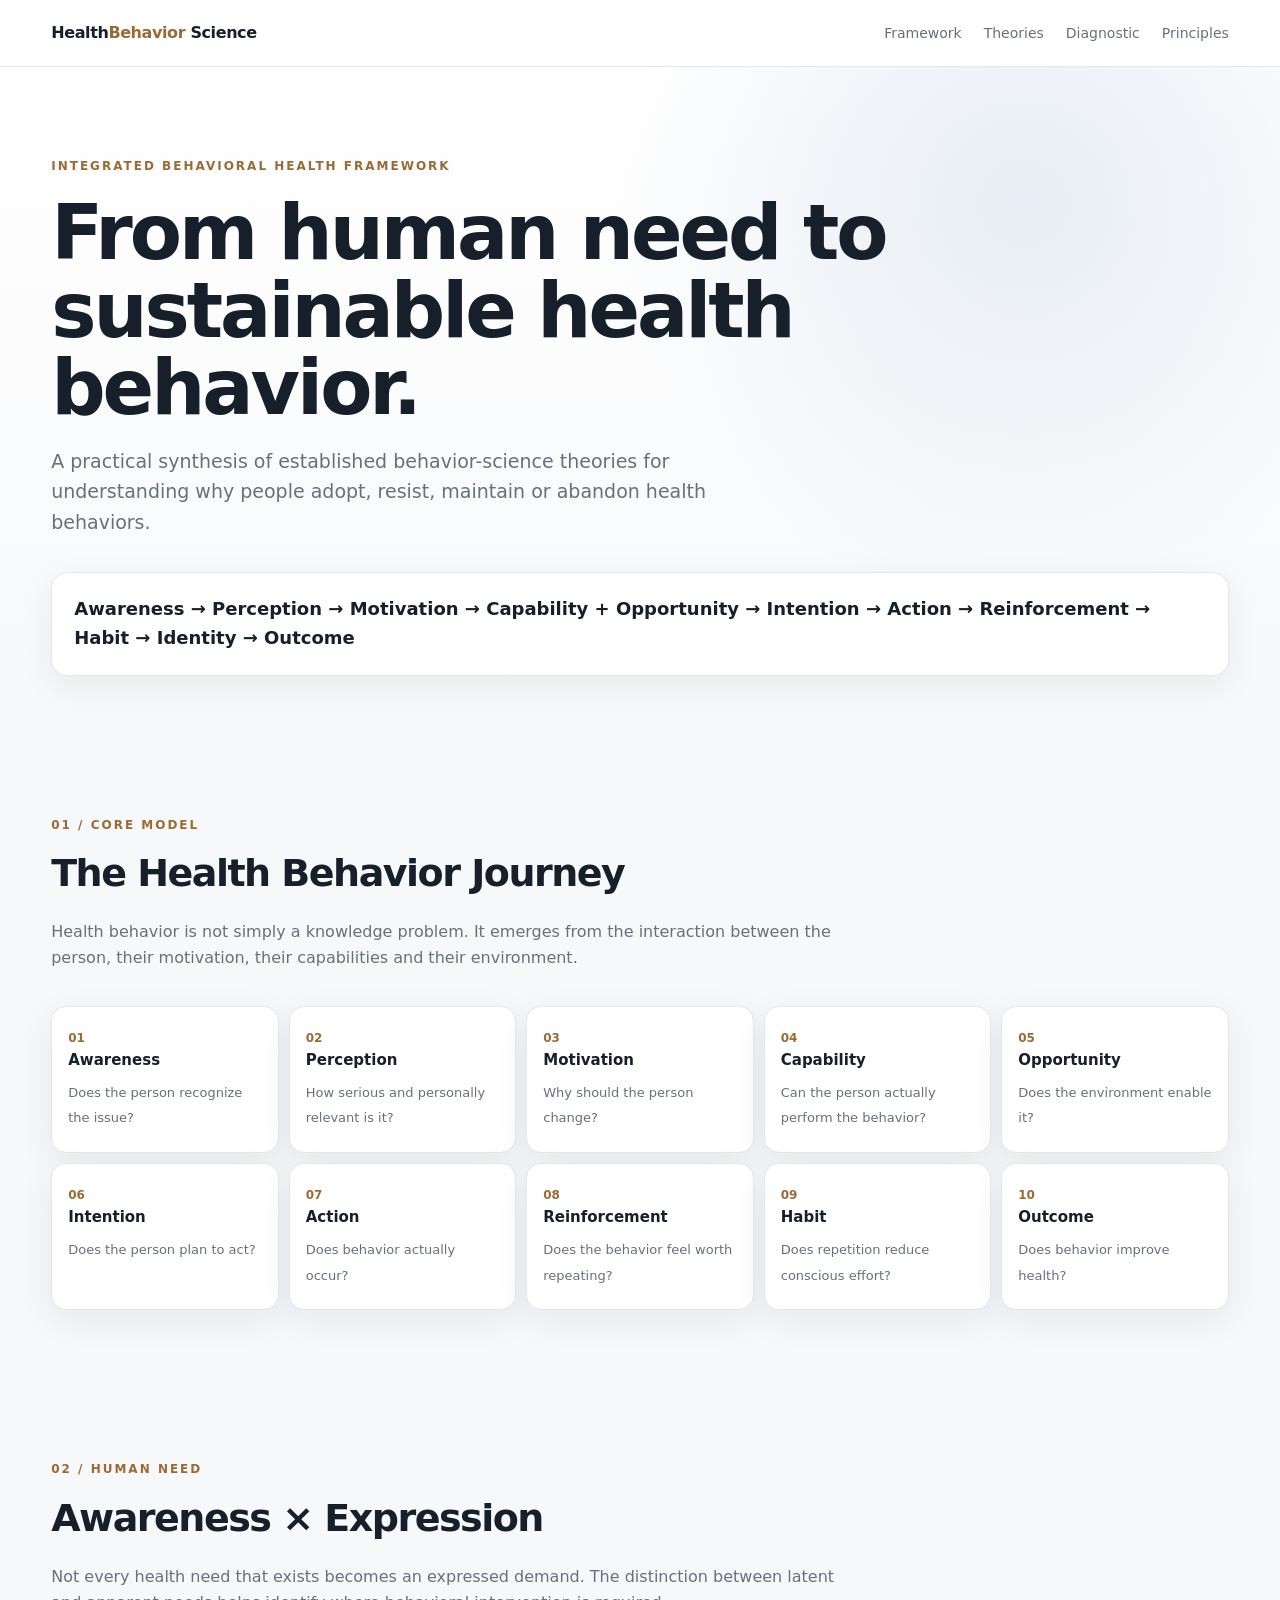
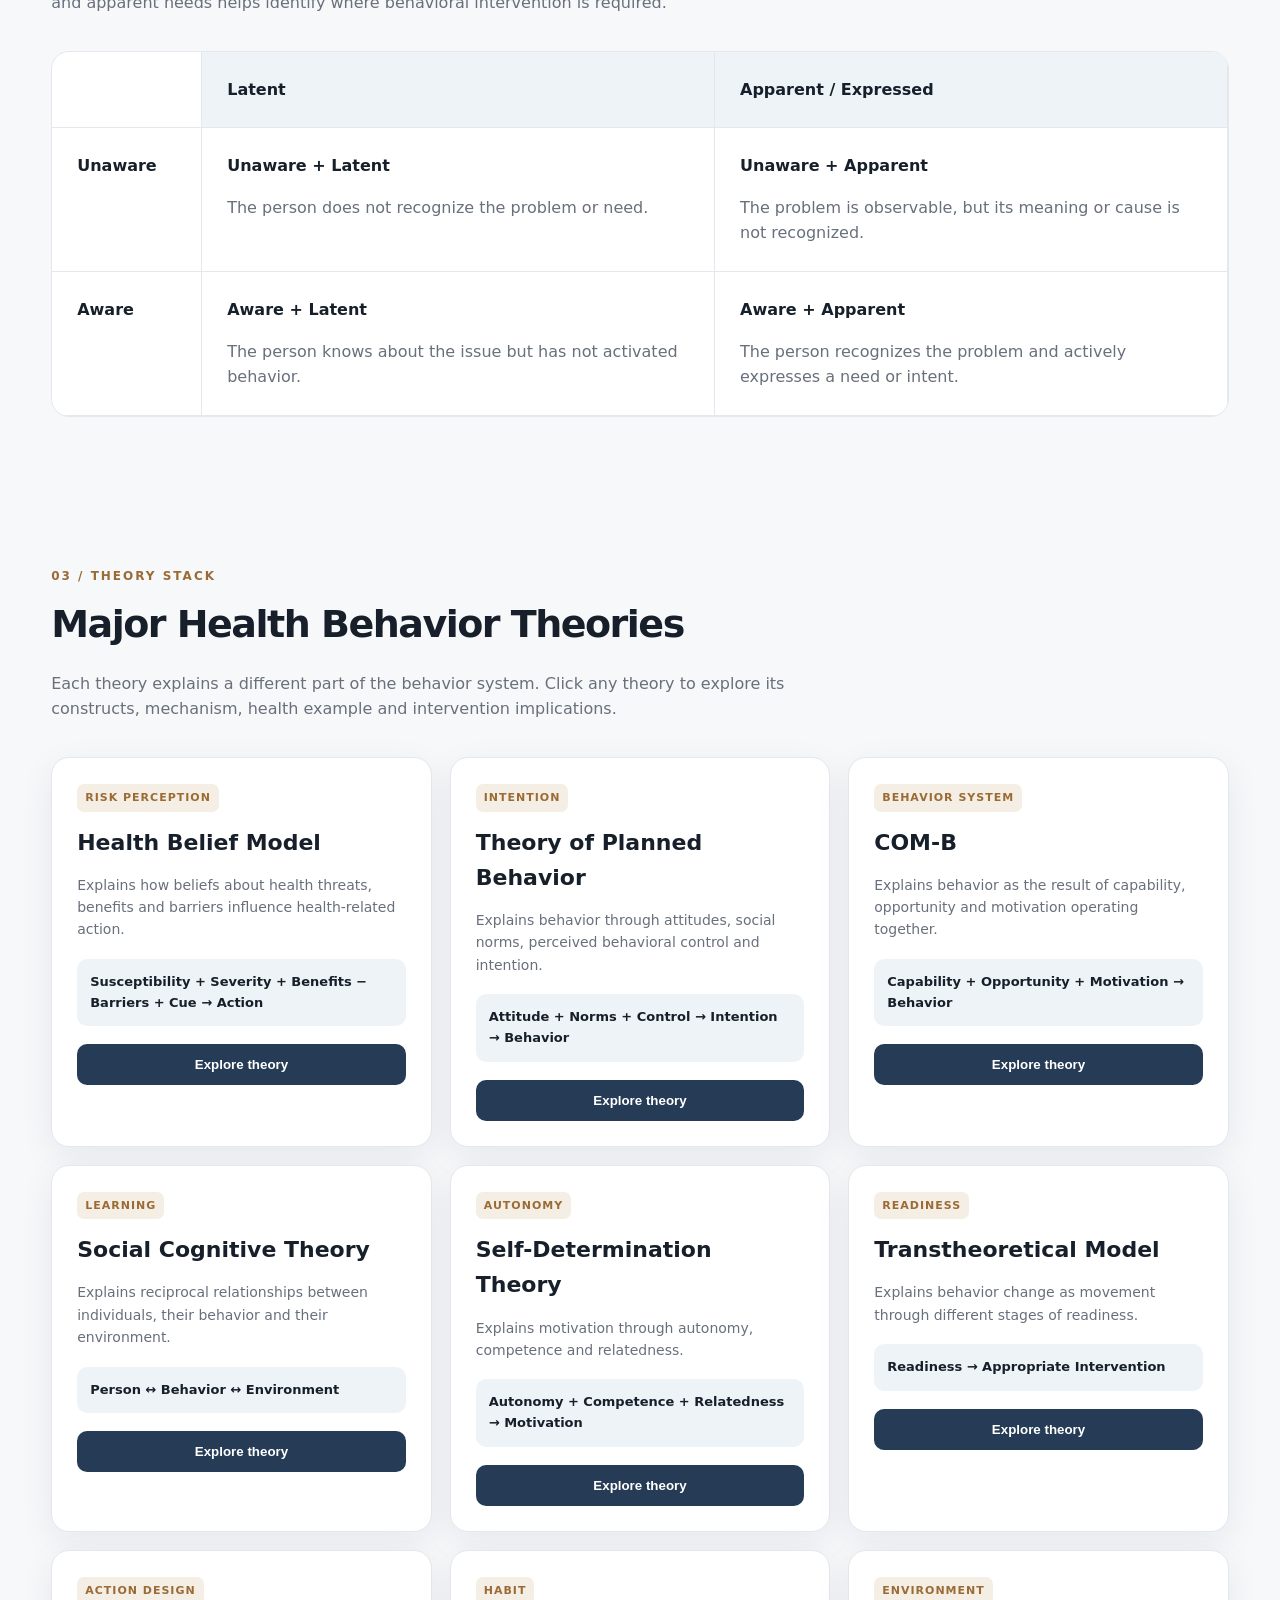
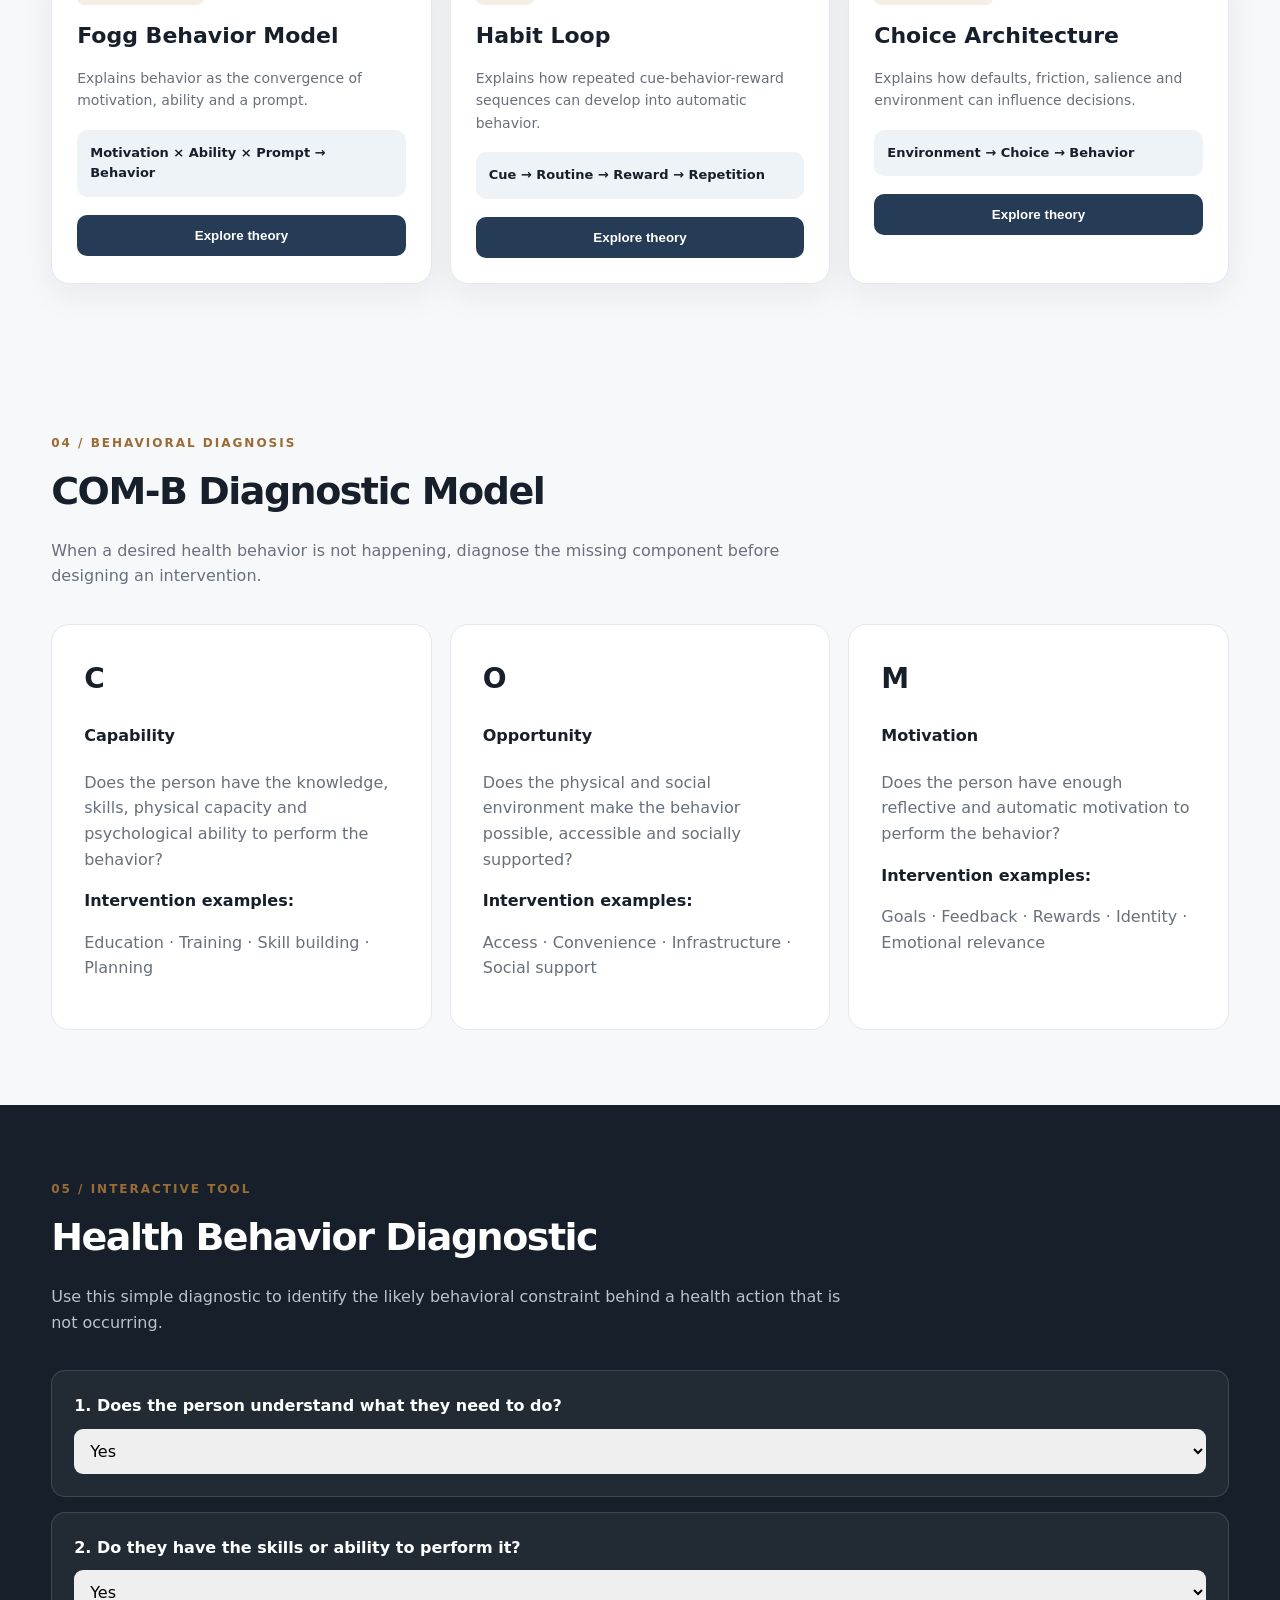
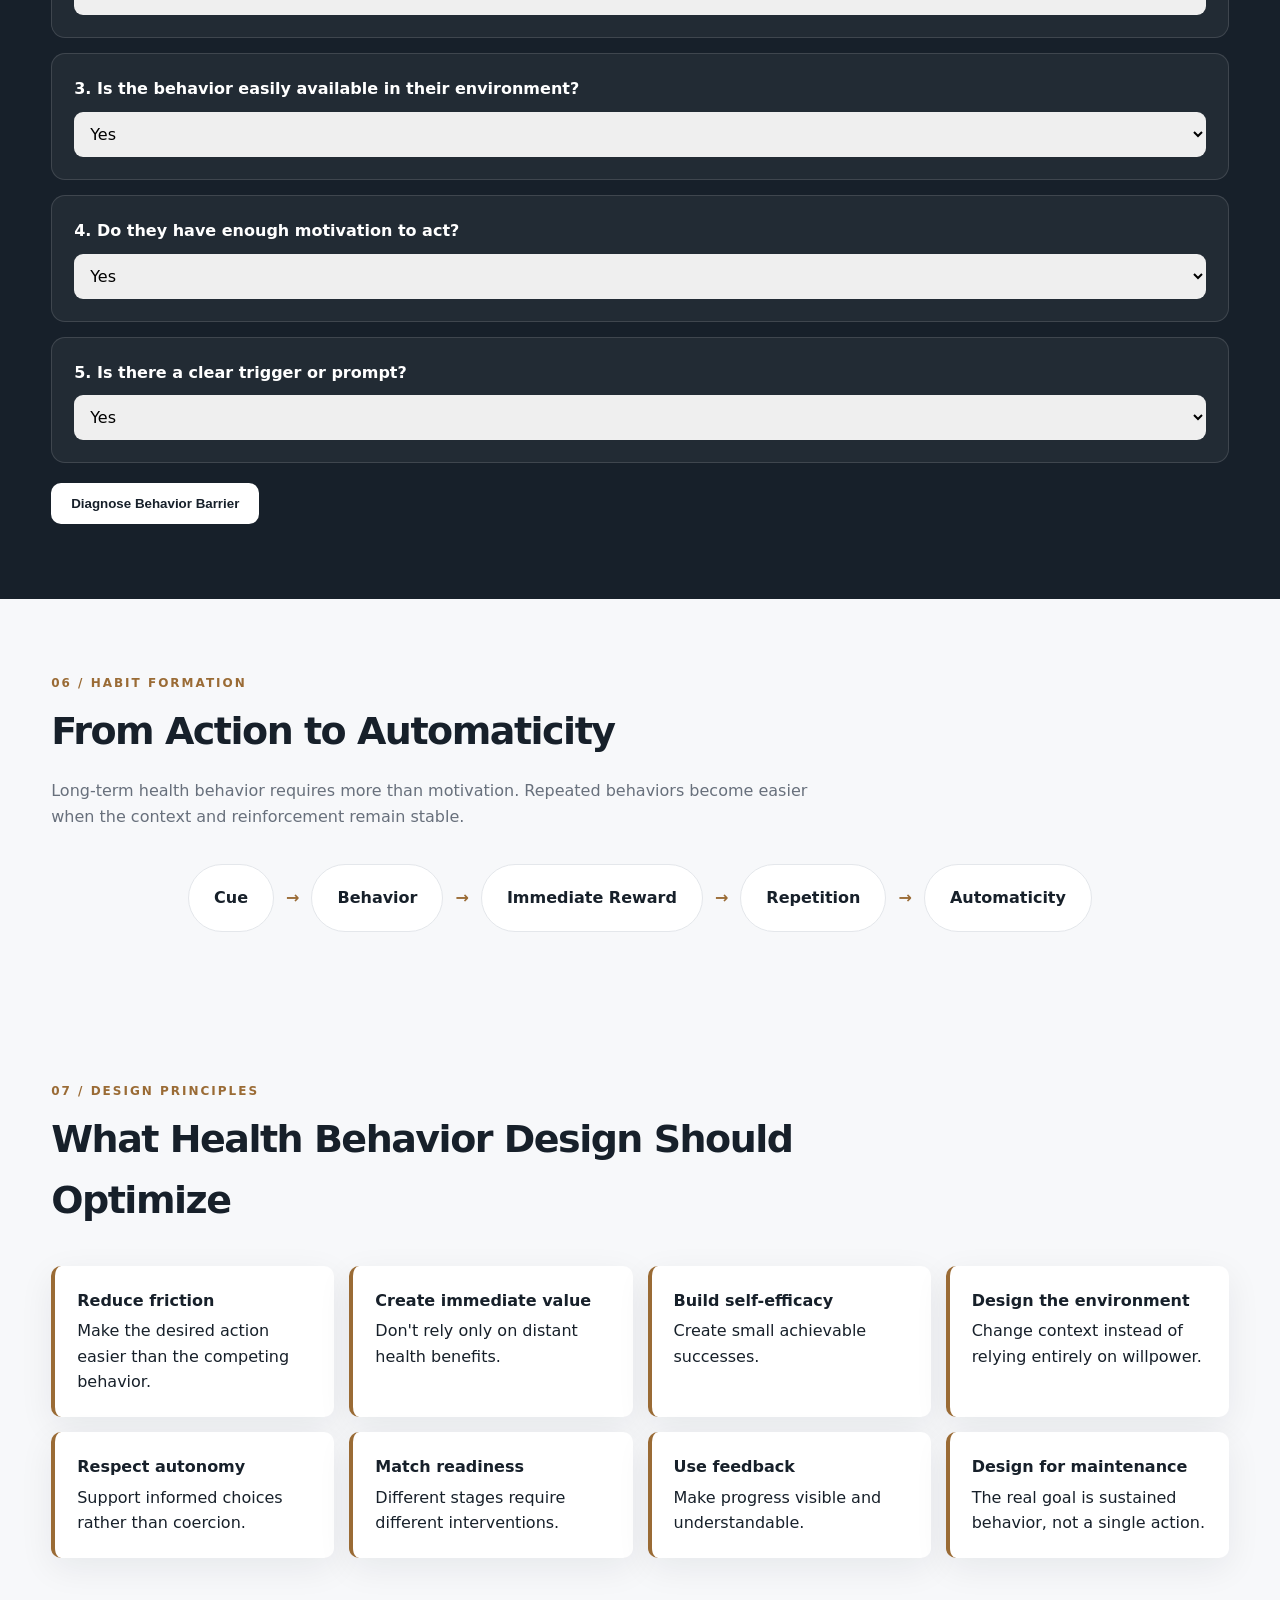
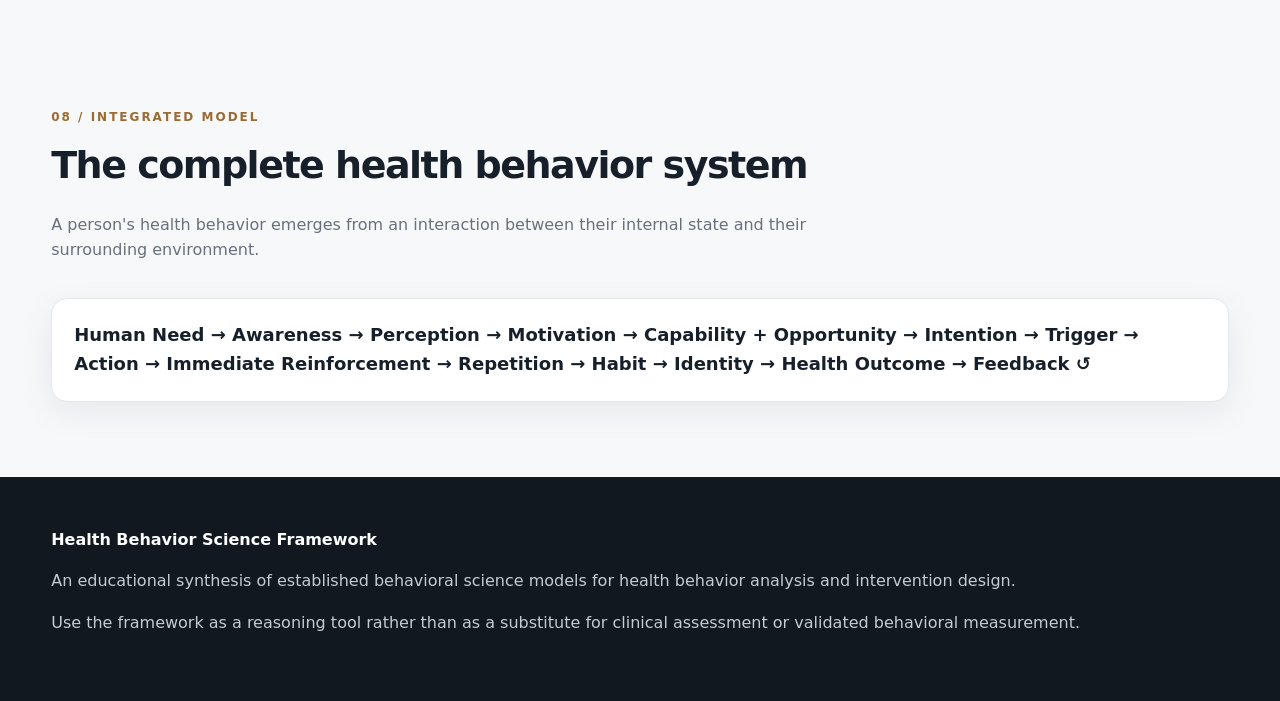
==== commit 62564aa0: "Update index.html" ====
--- a/index.html
+++ b/index.html
@@ -7,9 +7,10 @@
 <title>Health Behavior Science Framework</title>
 
 <meta name="description"
-content="An integrated framework combining health behavior theories, behavioral science and human health decision-making.">
+content="An integrated framework combining major health behavior theories and behavioral science for understanding and designing health behavior.">
 
 <style>
+
 :root{
   --bg:#f7f8fa;
   --surface:#ffffff;
@@ -53,12 +54,14 @@
   margin:auto;
 }
 
-/* NAV */
+/* =========================
+   NAVIGATION
+========================= */
 
 nav{
   position:sticky;
   top:0;
-  z-index:50;
+  z-index:100;
   background:rgba(255,255,255,.94);
   backdrop-filter:blur(14px);
   border-bottom:1px solid var(--line);
@@ -91,7 +94,9 @@
   color:var(--text);
 }
 
-/* HERO */
+/* =========================
+   HERO
+========================= */
 
 .hero{
   padding:90px 0 65px;
@@ -133,14 +138,16 @@
   box-shadow:var(--shadow);
 }
 
-/* SECTION */
+/* =========================
+   SECTION
+========================= */
 
 section{
   padding:75px 0;
 }
 
 .section-header{
-  max-width:760px;
+  max-width:800px;
   margin-bottom:35px;
 }
 
@@ -154,7 +161,9 @@
   color:var(--muted);
 }
 
-/* FLOW */
+/* =========================
+   FLOW
+========================= */
 
 .flow{
   display:grid;
@@ -163,7 +172,6 @@
 }
 
 .flow-step{
-  position:relative;
   padding:22px 16px;
   min-height:135px;
   border:1px solid var(--line);
@@ -189,7 +197,9 @@
   color:var(--accent);
 }
 
-/* MATRIX */
+/* =========================
+   AWARENESS MATRIX
+========================= */
 
 .matrix{
   display:grid;
@@ -220,7 +230,9 @@
   margin-bottom:0;
 }
 
-/* THEORY GRID */
+/* =========================
+   THEORY CARDS
+========================= */
 
 .theories{
   display:grid;
@@ -273,7 +285,151 @@
   font-weight:700;
 }
 
-/* COM-B */
+.learn-btn{
+  margin-top:18px;
+  background:var(--primary);
+  color:white;
+  width:100%;
+  border:none;
+}
+
+.learn-btn:hover{
+  background:#172b40;
+}
+
+/* =========================
+   THEORY MODAL
+========================= */
+
+.modal{
+  display:none;
+  position:fixed;
+  inset:0;
+  z-index:1000;
+  background:rgba(12,18,25,.72);
+  backdrop-filter:blur(7px);
+  padding:25px;
+  overflow-y:auto;
+}
+
+.modal.active{
+  display:flex;
+  align-items:center;
+  justify-content:center;
+}
+
+.modal-content{
+  width:min(850px,100%);
+  max-height:90vh;
+  overflow-y:auto;
+  background:#fff;
+  border-radius:24px;
+  box-shadow:0 30px 100px rgba(0,0,0,.3);
+  position:relative;
+  animation:modalIn .2s ease;
+}
+
+@keyframes modalIn{
+  from{
+    opacity:0;
+    transform:translateY(15px) scale(.98);
+  }
+  to{
+    opacity:1;
+    transform:translateY(0) scale(1);
+  }
+}
+
+.modal-header{
+  padding:32px 35px 25px;
+  border-bottom:1px solid var(--line);
+  background:linear-gradient(135deg,#fff,#f4f7fa);
+}
+
+.modal-header h2{
+  margin:8px 0;
+  font-size:36px;
+  letter-spacing:-1.5px;
+}
+
+.modal-header p{
+  color:var(--muted);
+}
+
+.close{
+  position:absolute;
+  right:20px;
+  top:18px;
+  width:40px;
+  height:40px;
+  border-radius:50%;
+  padding:0;
+  margin:0;
+  background:#eef1f4;
+  font-size:22px;
+}
+
+.modal-body{
+  padding:30px 35px 40px;
+}
+
+.detail-grid{
+  display:grid;
+  grid-template-columns:1fr 1fr;
+  gap:18px;
+  margin:20px 0;
+}
+
+.detail-box{
+  padding:20px;
+  background:#f7f9fb;
+  border:1px solid var(--line);
+  border-radius:14px;
+}
+
+.detail-box h4{
+  margin:0 0 8px;
+  color:var(--primary);
+}
+
+.detail-box p{
+  margin:0;
+  color:var(--muted);
+  font-size:14px;
+}
+
+.example-box{
+  margin-top:25px;
+  padding:25px;
+  background:#f5eee5;
+  border-left:5px solid var(--accent);
+  border-radius:12px;
+}
+
+.example-box h3{
+  margin-top:0;
+}
+
+.example-box p{
+  margin-bottom:0;
+}
+
+.key-idea{
+  margin-top:25px;
+  padding:22px;
+  background:var(--primary);
+  color:#fff;
+  border-radius:14px;
+}
+
+.key-idea strong{
+  display:block;
+  margin-bottom:5px;
+}
+
+/* =========================
+   COM-B
+========================= */
 
 .comb{
   display:grid;
@@ -297,7 +453,9 @@
   color:var(--muted);
 }
 
-/* BEHAVIOR DIAGNOSTIC */
+/* =========================
+   DIAGNOSTIC
+========================= */
 
 .diagnostic{
   background:#17202a;
@@ -358,7 +516,9 @@
   opacity:.9;
 }
 
-/* LOOP */
+/* =========================
+   HABIT LOOP
+========================= */
 
 .loop{
   display:flex;
@@ -381,7 +541,9 @@
   font-weight:900;
 }
 
-/* PRINCIPLES */
+/* =========================
+   PRINCIPLES
+========================= */
 
 .principles{
   display:grid;
@@ -402,7 +564,9 @@
   margin-bottom:5px;
 }
 
-/* FOOTER */
+/* =========================
+   FOOTER
+========================= */
 
 footer{
   padding:50px 0;
@@ -414,7 +578,9 @@
   color:#fff;
 }
 
-/* MOBILE */
+/* =========================
+   MOBILE
+========================= */
 
 @media(max-width:900px){
 
@@ -469,15 +635,38 @@
     font-size:30px;
   }
 
-}
+  .detail-grid{
+    grid-template-columns:1fr;
+  }
+
+  .modal{
+    padding:10px;
+  }
+
+  .modal-content{
+    max-height:95vh;
+  }
+
+  .modal-header,
+  .modal-body{
+    padding:25px 20px;
+  }
+
+}
+
 </style>
 </head>
 
+
 <body>
 
-<!-- NAV -->
+
+<!-- =========================
+     NAVIGATION
+========================= -->
 
 <nav>
+
 <div class="container nav-inner">
 
 <div class="logo">
@@ -492,10 +681,13 @@
 </div>
 
 </div>
+
 </nav>
 
 
-<!-- HERO -->
+<!-- =========================
+     HERO
+========================= -->
 
 <header class="hero">
 
@@ -527,7 +719,9 @@
 </header>
 
 
-<!-- CORE FRAMEWORK -->
+<!-- =========================
+     CORE FRAMEWORK
+========================= -->
 
 <section id="framework">
 
@@ -546,6 +740,7 @@
 </p>
 
 </div>
+
 
 <div class="flow">
 
@@ -616,7 +811,9 @@
 </section>
 
 
-<!-- AWARENESS MATRIX -->
+<!-- =========================
+     AWARENESS MATRIX
+========================= -->
 
 <section>
 
@@ -636,42 +833,69 @@
 
 </div>
 
+
 <div class="matrix">
 
 <div></div>
-<div class="head">Latent</div>
-<div class="head">Apparent / Expressed</div>
-
-<div class="matrix-title">Unaware</div>
+
+<div class="head">
+Latent
+</div>
+
+<div class="head">
+Apparent / Expressed
+</div>
+
+
+<div class="matrix-title">
+Unaware
+</div>
 
 <div>
+
 <strong>Unaware + Latent</strong>
+
 <p>
 The person does not recognize the problem or need.
 </p>
-</div>
+
+</div>
+
 
 <div>
+
 <strong>Unaware + Apparent</strong>
+
 <p>
 The problem is observable, but its meaning or cause is not recognized.
 </p>
-</div>
-
-<div class="matrix-title">Aware</div>
+
+</div>
+
+
+<div class="matrix-title">
+Aware
+</div>
 
 <div>
+
 <strong>Aware + Latent</strong>
+
 <p>
 The person knows about the issue but has not activated behavior.
 </p>
-</div>
+
+</div>
+
 
 <div>
+
 <strong>Aware + Apparent</strong>
+
 <p>
 The person recognizes the problem and actively expresses a need or intent.
 </p>
+
 </div>
 
 </div>
@@ -681,7 +905,9 @@
 </section>
 
 
-<!-- THEORIES -->
+<!-- =========================
+     MAJOR THEORIES
+========================= -->
 
 <section id="theories">
 
@@ -695,14 +921,18 @@
 
 <p>
 Each theory explains a different part of the behavior system.
-They are complementary rather than interchangeable.
-</p>
-
-</div>
+Click any theory to explore its constructs, mechanism,
+health example and intervention implications.
+</p>
+
+</div>
+
 
 <div class="theories">
 
 
+<!-- HBM -->
+
 <div class="card">
 
 <span class="card-tag">Risk perception</span>
@@ -710,16 +940,22 @@
 <h3>Health Belief Model</h3>
 
 <p>
-Explains how perceived susceptibility, severity, benefits,
-barriers and cues to action influence health behavior.
+Explains how beliefs about health threats, benefits and barriers
+influence health-related action.
 </p>
 
 <div class="formula">
-Perceived threat + Benefits − Barriers + Cue → Action
-</div>
-
-</div>
-
+Susceptibility + Severity + Benefits − Barriers + Cue → Action
+</div>
+
+<button class="learn-btn" onclick="openTheory('hbm')">
+Explore theory
+</button>
+
+</div>
+
+
+<!-- TPB -->
 
 <div class="card">
 
@@ -728,16 +964,22 @@
 <h3>Theory of Planned Behavior</h3>
 
 <p>
-Behavior is influenced by attitudes, subjective norms and
-perceived behavioral control through behavioral intention.
+Explains behavior through attitudes, social norms, perceived
+behavioral control and intention.
 </p>
 
 <div class="formula">
 Attitude + Norms + Control → Intention → Behavior
 </div>
 
-</div>
-
+<button class="learn-btn" onclick="openTheory('tpb')">
+Explore theory
+</button>
+
+</div>
+
+
+<!-- COM-B -->
 
 <div class="card">
 
@@ -746,16 +988,22 @@
 <h3>COM-B</h3>
 
 <p>
-Behavior occurs when capability, opportunity and motivation
-come together in the right context.
+Explains behavior as the result of capability, opportunity
+and motivation operating together.
 </p>
 
 <div class="formula">
 Capability + Opportunity + Motivation → Behavior
 </div>
 
-</div>
-
+<button class="learn-btn" onclick="openTheory('comb')">
+Explore theory
+</button>
+
+</div>
+
+
+<!-- SCT -->
 
 <div class="card">
 
@@ -764,16 +1012,22 @@
 <h3>Social Cognitive Theory</h3>
 
 <p>
-Behavior emerges from interactions between personal factors,
-behavior and environment. Self-efficacy is central.
+Explains reciprocal relationships between individuals,
+their behavior and their environment.
 </p>
 
 <div class="formula">
 Person ↔ Behavior ↔ Environment
 </div>
 
-</div>
-
+<button class="learn-btn" onclick="openTheory('sct')">
+Explore theory
+</button>
+
+</div>
+
+
+<!-- SDT -->
 
 <div class="card">
 
@@ -782,16 +1036,22 @@
 <h3>Self-Determination Theory</h3>
 
 <p>
-Sustained motivation is supported by autonomy, competence
-and relatedness.
+Explains motivation through autonomy, competence and
+relatedness.
 </p>
 
 <div class="formula">
-Autonomy + Competence + Relatedness → Internal Motivation
-</div>
-
-</div>
-
+Autonomy + Competence + Relatedness → Motivation
+</div>
+
+<button class="learn-btn" onclick="openTheory('sdt')">
+Explore theory
+</button>
+
+</div>
+
+
+<!-- TTM -->
 
 <div class="card">
 
@@ -800,16 +1060,22 @@
 <h3>Transtheoretical Model</h3>
 
 <p>
-People may move through stages of precontemplation,
-contemplation, preparation, action and maintenance.
+Explains behavior change as movement through different
+stages of readiness.
 </p>
 
 <div class="formula">
 Readiness → Appropriate Intervention
 </div>
 
-</div>
-
+<button class="learn-btn" onclick="openTheory('ttm')">
+Explore theory
+</button>
+
+</div>
+
+
+<!-- FOGG -->
 
 <div class="card">
 
@@ -818,16 +1084,22 @@
 <h3>Fogg Behavior Model</h3>
 
 <p>
-Behavior becomes more likely when motivation, ability and
-a prompt converge at the same moment.
+Explains behavior as the convergence of motivation,
+ability and a prompt.
 </p>
 
 <div class="formula">
 Motivation × Ability × Prompt → Behavior
 </div>
 
-</div>
-
+<button class="learn-btn" onclick="openTheory('fogg')">
+Explore theory
+</button>
+
+</div>
+
+
+<!-- HABIT -->
 
 <div class="card">
 
@@ -836,33 +1108,44 @@
 <h3>Habit Loop</h3>
 
 <p>
-Repeated behavior can become increasingly automatic when
-a cue reliably leads to a routine and reinforcing consequence.
+Explains how repeated cue-behavior-reward sequences can
+develop into automatic behavior.
 </p>
 
 <div class="formula">
 Cue → Routine → Reward → Repetition
 </div>
 
-</div>
-
+<button class="learn-btn" onclick="openTheory('habit')">
+Explore theory
+</button>
+
+</div>
+
+
+<!-- CHOICE -->
 
 <div class="card">
 
-<span class="card-tag">Behavior economics</span>
+<span class="card-tag">Environment</span>
 
 <h3>Choice Architecture</h3>
 
 <p>
-The structure of environments can influence behavior by
-changing defaults, friction, salience and convenience.
+Explains how defaults, friction, salience and environment
+can influence decisions.
 </p>
 
 <div class="formula">
 Environment → Choice → Behavior
 </div>
 
-</div>
+<button class="learn-btn" onclick="openTheory('choice')">
+Explore theory
+</button>
+
+</div>
+
 
 </div>
 
@@ -871,7 +1154,108 @@
 </section>
 
 
-<!-- COM-B -->
+<!-- =========================
+     THEORY MODAL
+========================= -->
+
+<div id="theoryModal" class="modal">
+
+<div class="modal-content">
+
+<button class="close" onclick="closeTheory()">
+×
+</button>
+
+<div class="modal-header">
+
+<div id="modalTag" class="eyebrow"></div>
+
+<h2 id="modalTitle"></h2>
+
+<p id="modalIntro"></p>
+
+</div>
+
+
+<div class="modal-body">
+
+<div class="detail-grid">
+
+<div class="detail-box">
+
+<h4>What does it explain?</h4>
+
+<p id="modalExplains"></p>
+
+</div>
+
+
+<div class="detail-box">
+
+<h4>Core constructs</h4>
+
+<p id="modalConstructs"></p>
+
+</div>
+
+
+<div class="detail-box">
+
+<h4>How does it work?</h4>
+
+<p id="modalMechanism"></p>
+
+</div>
+
+
+<div class="detail-box">
+
+<h4>When is it useful?</h4>
+
+<p id="modalUseful"></p>
+
+</div>
+
+</div>
+
+
+<div class="example-box">
+
+<h3>Health example</h3>
+
+<p id="modalExample"></p>
+
+</div>
+
+
+<div class="key-idea">
+
+<strong>Intervention implication</strong>
+
+<span id="modalIntervention"></span>
+
+</div>
+
+
+<div class="detail-box" style="margin-top:20px;">
+
+<h4>Important limitation</h4>
+
+<p id="modalLimitation"></p>
+
+</div>
+
+
+</div>
+
+</div>
+
+</div>
+
+
+<!-- =========================
+     COM-B
+========================= -->
 
 <section>
 
@@ -890,6 +1274,7 @@
 
 </div>
 
+
 <div class="comb">
 
 <div class="comb-card">
@@ -904,6 +1289,7 @@
 </p>
 
 <strong>Intervention examples:</strong>
+
 <p>
 Education · Training · Skill building · Planning
 </p>
@@ -923,6 +1309,7 @@
 </p>
 
 <strong>Intervention examples:</strong>
+
 <p>
 Access · Convenience · Infrastructure · Social support
 </p>
@@ -937,11 +1324,12 @@
 <h4>Motivation</h4>
 
 <p>
-Does the person have sufficient reflective and automatic
-motivation to perform the behavior?
+Does the person have enough reflective and automatic motivation
+to perform the behavior?
 </p>
 
 <strong>Intervention examples:</strong>
+
 <p>
 Goals · Feedback · Rewards · Identity · Emotional relevance
 </p>
@@ -955,7 +1343,9 @@
 </section>
 
 
-<!-- DIAGNOSTIC TOOL -->
+<!-- =========================
+     DIAGNOSTIC TOOL
+========================= -->
 
 <section class="diagnostic" id="diagnostic">
 
@@ -976,6 +1366,7 @@
 
 
 <div class="questions">
+
 
 <div class="question">
 
@@ -984,8 +1375,15 @@
 </label>
 
 <select id="q1">
-<option value="0">Yes</option>
-<option value="2">No</option>
+
+<option value="0">
+Yes
+</option>
+
+<option value="2">
+No
+</option>
+
 </select>
 
 </div>
@@ -998,8 +1396,15 @@
 </label>
 
 <select id="q2">
-<option value="0">Yes</option>
-<option value="2">No</option>
+
+<option value="0">
+Yes
+</option>
+
+<option value="2">
+No
+</option>
+
 </select>
 
 </div>
@@ -1012,8 +1417,15 @@
 </label>
 
 <select id="q3">
-<option value="0">Yes</option>
-<option value="2">No</option>
+
+<option value="0">
+Yes
+</option>
+
+<option value="2">
+No
+</option>
+
 </select>
 
 </div>
@@ -1026,8 +1438,15 @@
 </label>
 
 <select id="q4">
-<option value="0">Yes</option>
-<option value="2">No</option>
+
+<option value="0">
+Yes
+</option>
+
+<option value="2">
+No
+</option>
+
 </select>
 
 </div>
@@ -1040,8 +1459,15 @@
 </label>
 
 <select id="q5">
-<option value="0">Yes</option>
-<option value="1">No</option>
+
+<option value="0">
+Yes
+</option>
+
+<option value="1">
+No
+</option>
+
 </select>
 
 </div>
@@ -1061,7 +1487,9 @@
 </section>
 
 
-<!-- HABIT -->
+<!-- =========================
+     HABIT
+========================= -->
 
 <section>
 
@@ -1081,21 +1509,44 @@
 
 </div>
 
+
 <div class="loop">
 
-<div class="loop-item">Cue</div>
-<div class="arrow">→</div>
-
-<div class="loop-item">Behavior</div>
-<div class="arrow">→</div>
-
-<div class="loop-item">Immediate Reward</div>
-<div class="arrow">→</div>
-
-<div class="loop-item">Repetition</div>
-<div class="arrow">→</div>
-
-<div class="loop-item">Automaticity</div>
+<div class="loop-item">
+Cue
+</div>
+
+<div class="arrow">
+→
+</div>
+
+<div class="loop-item">
+Behavior
+</div>
+
+<div class="arrow">
+→
+</div>
+
+<div class="loop-item">
+Immediate Reward
+</div>
+
+<div class="arrow">
+→
+</div>
+
+<div class="loop-item">
+Repetition
+</div>
+
+<div class="arrow">
+→
+</div>
+
+<div class="loop-item">
+Automaticity
+</div>
 
 </div>
 
@@ -1104,7 +1555,9 @@
 </section>
 
 
-<!-- PRINCIPLES -->
+<!-- =========================
+     PRINCIPLES
+========================= -->
 
 <section id="principles">
 
@@ -1118,47 +1571,97 @@
 
 </div>
 
+
 <div class="principles">
 
+
 <div class="principle">
-<strong>Reduce friction</strong>
+
+<strong>
+Reduce friction
+</strong>
+
 Make the desired action easier than the competing behavior.
-</div>
+
+</div>
+
 
 <div class="principle">
-<strong>Create immediate value</strong>
+
+<strong>
+Create immediate value
+</strong>
+
 Don't rely only on distant health benefits.
-</div>
+
+</div>
+
 
 <div class="principle">
-<strong>Build self-efficacy</strong>
+
+<strong>
+Build self-efficacy
+</strong>
+
 Create small achievable successes.
-</div>
+
+</div>
+
 
 <div class="principle">
-<strong>Design the environment</strong>
+
+<strong>
+Design the environment
+</strong>
+
 Change context instead of relying entirely on willpower.
-</div>
+
+</div>
+
 
 <div class="principle">
-<strong>Respect autonomy</strong>
+
+<strong>
+Respect autonomy
+</strong>
+
 Support informed choices rather than coercion.
-</div>
+
+</div>
+
 
 <div class="principle">
-<strong>Match readiness</strong>
+
+<strong>
+Match readiness
+</strong>
+
 Different stages require different interventions.
-</div>
+
+</div>
+
 
 <div class="principle">
-<strong>Use feedback</strong>
+
+<strong>
+Use feedback
+</strong>
+
 Make progress visible and understandable.
-</div>
+
+</div>
+
 
 <div class="principle">
-<strong>Design for maintenance</strong>
+
+<strong>
+Design for maintenance
+</strong>
+
 The real goal is sustained behavior, not a single action.
-</div>
+
+</div>
+
 
 </div>
 
@@ -1167,7 +1670,9 @@
 </section>
 
 
-<!-- FINAL MODEL -->
+<!-- =========================
+     FINAL MODEL
+========================= -->
 
 <section>
 
@@ -1175,9 +1680,13 @@
 
 <div class="section-header">
 
-<div class="eyebrow">08 / Integrated Model</div>
-
-<h2>The complete health behavior system</h2>
+<div class="eyebrow">
+08 / Integrated Model
+</div>
+
+<h2>
+The complete health behavior system
+</h2>
 
 <p>
 A person's health behavior emerges from an interaction between
@@ -1186,6 +1695,7 @@
 
 </div>
 
+
 <div class="hero-equation">
 
 Human Need
@@ -1229,11 +1739,17 @@
 </section>
 
 
+<!-- =========================
+     FOOTER
+========================= -->
+
 <footer>
 
 <div class="container">
 
-<strong>Health Behavior Science Framework</strong>
+<strong>
+Health Behavior Science Framework
+</strong>
 
 <p>
 An educational synthesis of established behavioral science
@@ -1252,91 +1768,547 @@
 
 <script>
 
+/* ==========================================
+   THEORY DATABASE
+========================================== */
+
+const theories = {
+
+hbm: {
+
+tag:"Health Belief Model",
+
+title:"Health Belief Model",
+
+intro:
+"The Health Belief Model explains health behavior primarily through how people perceive health threats, benefits, barriers and cues to action.",
+
+explains:
+"Why a person may take or avoid a preventive or health-related action based on what they believe about their personal risk and the consequences of the behavior.",
+
+constructs:
+"Perceived susceptibility, perceived severity, perceived benefits, perceived barriers, cues to action and self-efficacy.",
+
+mechanism:
+"A person is more likely to act when they believe they are susceptible to a meaningful health threat, believe the consequences are serious, believe the recommended action will help and perceive manageable barriers. A cue can activate the decision.",
+
+useful:
+"Preventive health, screening, vaccination, medication adherence, risk communication and early health-seeking behavior.",
+
+example:
+"Consider colorectal cancer screening. A person who believes they are personally at risk, understands that colorectal cancer can become serious, believes screening can detect disease early and sees the screening process as manageable may be more likely to arrange a screening appointment.",
+
+intervention:
+"Increase accurate risk understanding, communicate meaningful benefits, reduce perceived barriers and provide appropriate cues to action. Avoid creating unnecessary fear or overstating risk.",
+
+limitation:
+"The model focuses heavily on individual beliefs and may underrepresent structural, social and environmental factors that can prevent behavior even when motivation is high."
+
+},
+
+
+tpb: {
+
+tag:"Theory of Planned Behavior",
+
+title:"Theory of Planned Behavior",
+
+intro:
+"The Theory of Planned Behavior proposes that behavioral intention is influenced by attitudes, subjective norms and perceived behavioral control.",
+
+explains:
+"Why people may form intentions to perform a behavior and how their social environment and perceived control influence those intentions.",
+
+constructs:
+"Attitude toward the behavior, subjective norm, perceived behavioral control, behavioral intention and behavior.",
+
+mechanism:
+"If a person believes the behavior will produce desirable outcomes, believes important people or groups support the behavior and believes they can successfully perform it, intention becomes stronger. Intention can then contribute to behavior.",
+
+useful:
+"Exercise, nutrition, preventive care, medication adherence, sexual health and other behaviors where attitudes and social expectations matter.",
+
+example:
+"A person wants to exercise three times a week. They believe exercise will improve their energy, their friends support an active lifestyle and they believe they can fit exercise into their schedule. These factors strengthen intention, although actual behavior can still be disrupted by environmental constraints.",
+
+intervention:
+"Improve attitudes toward the behavior, address relevant social norms and increase perceived behavioral control by making the behavior more achievable.",
+
+limitation:
+"Strong intention does not guarantee action. The intention-behavior gap remains important, particularly when environmental barriers or competing habits intervene."
+
+},
+
+
+comb: {
+
+tag:"COM-B Model",
+
+title:"COM-B Model",
+
+intro:
+"The COM-B model treats behavior as the result of interaction between Capability, Opportunity and Motivation.",
+
+explains:
+"What needs to change when a desired behavior is not occurring. It is particularly useful as a practical behavioral diagnosis framework.",
+
+constructs:
+"Capability includes physical and psychological capability. Opportunity includes physical and social opportunity. Motivation includes reflective and automatic processes.",
+
+mechanism:
+"Behavior occurs when the person has sufficient capability, the environment provides opportunity and motivation is sufficient to activate the behavior.",
+
+useful:
+"Healthcare intervention design, public health programs, clinical adherence, lifestyle change, service design and behavior-change diagnostics.",
+
+example:
+"A patient is advised to perform a daily home exercise. They understand the exercise but do not have the physical ability to perform it correctly, have no suitable space at home and do not receive reinforcement. The intervention therefore needs more than education.",
+
+intervention:
+"Diagnose whether the constraint is capability, opportunity or motivation, then design the intervention around the specific constraint rather than assuming lack of motivation.",
+
+limitation:
+"COM-B is broad and highly useful as an organizing framework, but it does not by itself provide a detailed causal explanation for every behavior."
+
+},
+
+
+sct: {
+
+tag:"Social Cognitive Theory",
+
+title:"Social Cognitive Theory",
+
+intro:
+"Social Cognitive Theory explains behavior through reciprocal interactions between personal factors, behavior and environment.",
+
+explains:
+"How people learn behaviors through experience, observation, feedback and social environments.",
+
+constructs:
+"Self-efficacy, observational learning, behavioral capability, expectations, reinforcement, goals and reciprocal determinism.",
+
+mechanism:
+"People learn not only from directly performing behaviors but also by observing others. Their confidence in their ability to perform the behavior influences whether they initiate and persist.",
+
+useful:
+"Exercise programs, diabetes self-management, rehabilitation, nutrition education, peer-support programs and community health interventions.",
+
+example:
+"A person with diabetes sees another patient successfully manage glucose monitoring, receives training, practices the skill and gains confidence after several successful attempts. Observational learning and self-efficacy can reinforce continued self-management.",
+
+intervention:
+"Use role models, demonstrations, guided practice, achievable goals, feedback and social reinforcement to increase self-efficacy.",
+
+limitation:
+"Human behavior is influenced by many interacting factors, and observed associations between self-efficacy, environment and behavior do not automatically establish causality."
+
+},
+
+
+sdt: {
+
+tag:"Self-Determination Theory",
+
+title:"Self-Determination Theory",
+
+intro:
+"Self-Determination Theory focuses on the quality of motivation and proposes that autonomy, competence and relatedness support more internalized forms of motivation.",
+
+explains:
+"Why people may maintain behavior because they personally value it rather than because they feel controlled or pressured.",
+
+constructs:
+"Autonomy, competence and relatedness. Motivation is considered along a continuum from externally controlled motivation toward more autonomous motivation.",
+
+mechanism:
+"When people experience meaningful choice, develop competence and feel socially connected, they are more likely to internalize the value of a behavior.",
+
+useful:
+"Long-term exercise, nutrition, rehabilitation, chronic disease self-management, wellness and sustained lifestyle change.",
+
+example:
+"Instead of forcing a person into a rigid exercise plan, a program allows them to choose activities they enjoy, gradually develop competence and connect with a supportive community. The behavior can become more personally meaningful.",
+
+intervention:
+"Support meaningful choice, provide competence-building feedback and create supportive social relationships.",
+
+limitation:
+"Autonomous motivation is important but does not remove practical constraints such as poverty, access, disability, time or healthcare availability."
+
+},
+
+
+ttm: {
+
+tag:"Transtheoretical Model",
+
+title:"Transtheoretical Model",
+
+intro:
+"The Transtheoretical Model describes behavior change as movement through stages of readiness.",
+
+explains:
+"Why the same intervention may not work equally well for people who are at different levels of readiness to change.",
+
+constructs:
+"Precontemplation, contemplation, preparation, action and maintenance. The model also incorporates processes of change, decisional balance and self-efficacy.",
+
+mechanism:
+"Interventions can be matched to the person's current readiness. Someone who has not considered change may require awareness and reflection, while someone preparing to act may need planning and practical support.",
+
+useful:
+"Smoking cessation, physical activity, nutrition, substance-use interventions and other intentional behavior-change programs.",
+
+example:
+"A person who has never considered changing their diet may first need to understand why change matters. Someone already planning a diet change may instead need meal planning, shopping support and strategies for maintaining the behavior.",
+
+intervention:
+"Match communication and intervention intensity to readiness rather than treating every person as equally prepared to change.",
+
+limitation:
+"Real behavior change is not always a simple linear progression through stages. People can move back and forth between states."
+
+},
+
+
+fogg: {
+
+tag:"Fogg Behavior Model",
+
+title:"Fogg Behavior Model",
+
+intro:
+"The Fogg Behavior Model proposes that behavior occurs when motivation, ability and a prompt converge at the same moment.",
+
+explains:
+"Why even a motivated person may fail to act when the behavior is too difficult or there is no effective prompt.",
+
+constructs:
+"Motivation, ability and prompt. The model emphasizes making behaviors easier and using appropriate prompts.",
+
+mechanism:
+"When motivation and ability are sufficient at the moment a prompt occurs, behavior becomes more likely. Increasing ability can mean reducing the difficulty of the behavior.",
+
+useful:
+"Digital health, health apps, reminders, medication prompts, micro-habits and product behavior design.",
+
+example:
+"A health app wants users to record blood pressure. Instead of asking for a long questionnaire, it asks for one simple reading and displays a reminder at the user's chosen time. The behavior becomes easier and the prompt is better aligned with context.",
+
+intervention:
+"Reduce the effort required for the desired behavior and place prompts at appropriate moments rather than relying solely on increasing motivation.",
+
+limitation:
+"Human health behavior can involve complex emotional, social and structural determinants that are not fully captured by a simple motivation-ability-prompt formulation."
+
+},
+
+
+habit: {
+
+tag:"Habit Science",
+
+title:"Habit Loop",
+
+intro:
+"Habit science examines how repeated behaviors can become increasingly automatic when they occur in stable contexts and are reinforced.",
+
+explains:
+"Why behaviors that initially require conscious effort can eventually require less deliberate decision-making.",
+
+constructs:
+"Cues, context, repeated behavior, reward or reinforcement, repetition and automaticity.",
+
+mechanism:
+"A stable cue can repeatedly activate a behavior. When the behavior is followed by a meaningful consequence and repeated in a consistent context, automaticity may develop.",
+
+useful:
+"Medication routines, exercise, oral hygiene, healthy eating, sleep routines and digital health interventions.",
+
+example:
+"A person places their medication beside their morning toothbrush. Brushing becomes a reliable cue for taking the medication. Repeated pairing can make the medication routine easier to remember.",
+
+intervention:
+"Attach desired behaviors to stable existing cues, reduce friction and provide meaningful reinforcement while the behavior is becoming established.",
+
+limitation:
+"Not every repeated behavior becomes fully automatic, and health behaviors can be disrupted by changing contexts, illness, stress and competing demands."
+
+},
+
+
+choice: {
+
+tag:"Choice Architecture",
+
+title:"Choice Architecture",
+
+intro:
+"Choice architecture examines how the structure of an environment influences decisions without necessarily removing freedom of choice.",
+
+explains:
+"How defaults, convenience, visibility, ordering, friction and environmental cues can shift behavior.",
+
+constructs:
+"Defaults, salience, accessibility, convenience, friction, sequencing and contextual cues.",
+
+mechanism:
+"People make decisions within environments. Changing the environment can make some behaviors easier, more visible or more convenient than alternatives.",
+
+useful:
+"Healthy food environments, hospital systems, workplace wellness, digital products, medication systems and public health environments.",
+
+example:
+"A workplace cafeteria places balanced meals at a highly visible location and makes them easy to select while retaining other food choices. The environment changes the decision context without eliminating autonomy.",
+
+intervention:
+"Design environments so that healthy or desired actions are convenient, visible, accessible and easy to perform.",
+
+limitation:
+"Choice architecture does not guarantee behavior change and should not be confused with removing meaningful choice or manipulating people without transparency."
+
+}
+
+};
+
+
+/* ==========================================
+   OPEN THEORY
+========================================== */
+
+function openTheory(id){
+
+  const theory = theories[id];
+
+  if(!theory) return;
+
+  document.getElementById("modalTag").innerText =
+    theory.tag;
+
+  document.getElementById("modalTitle").innerText =
+    theory.title;
+
+  document.getElementById("modalIntro").innerText =
+    theory.intro;
+
+  document.getElementById("modalExplains").innerText =
+    theory.explains;
+
+  document.getElementById("modalConstructs").innerText =
+    theory.constructs;
+
+  document.getElementById("modalMechanism").innerText =
+    theory.mechanism;
+
+  document.getElementById("modalUseful").innerText =
+    theory.useful;
+
+  document.getElementById("modalExample").innerText =
+    theory.example;
+
+  document.getElementById("modalIntervention").innerText =
+    theory.intervention;
+
+  document.getElementById("modalLimitation").innerText =
+    theory.limitation;
+
+  document.getElementById("theoryModal")
+    .classList.add("active");
+
+  document.body.style.overflow="hidden";
+}
+
+
+/* ==========================================
+   CLOSE THEORY
+========================================== */
+
+function closeTheory(){
+
+  document.getElementById("theoryModal")
+    .classList.remove("active");
+
+  document.body.style.overflow="";
+}
+
+
+/* ==========================================
+   CLOSE WHEN CLICKING OUTSIDE
+========================================== */
+
+document.getElementById("theoryModal")
+.addEventListener("click",function(event){
+
+  if(event.target === this){
+
+    closeTheory();
+
+  }
+
+});
+
+
+/* ==========================================
+   ESCAPE KEY
+========================================== */
+
+document.addEventListener("keydown",function(event){
+
+  if(event.key === "Escape"){
+
+    closeTheory();
+
+  }
+
+});
+
+
+/* ==========================================
+   COM-B DIAGNOSTIC
+========================================== */
+
 function diagnose(){
 
   const values = [
+
     Number(document.getElementById("q1").value),
+
     Number(document.getElementById("q2").value),
+
     Number(document.getElementById("q3").value),
+
     Number(document.getElementById("q4").value),
+
     Number(document.getElementById("q5").value)
+
   ];
 
-  const result = document.getElementById("result");
+
+  const result =
+    document.getElementById("result");
+
 
   let message = "";
 
+
   if(values[0] > 0){
 
     message = `
-    <h3>Primary barrier: Awareness / Capability</h3>
-    <p>
-    The person may not understand the desired behavior clearly.
-    Focus on education, clarity, diagnosis of misconceptions and
-    actionable instructions.
-    </p>
+
+      <h3>
+      Primary barrier: Awareness / Capability
+      </h3>
+
+      <p>
+      The person may not understand the desired behavior clearly.
+      Focus on education, clarity, diagnosis of misconceptions
+      and actionable instructions.
+      </p>
+
     `;
 
-  }else if(values[1] > 0){
+  }
+
+  else if(values[1] > 0){
 
     message = `
-    <h3>Primary barrier: Capability</h3>
-    <p>
-    Motivation may not be the main problem. The person may lack
-    the skills, knowledge, planning ability or physical capability
-    required to perform the behavior.
-    </p>
+
+      <h3>
+      Primary barrier: Capability
+      </h3>
+
+      <p>
+      Motivation may not be the main problem. The person may lack
+      the skills, knowledge, planning ability or physical capability
+      required to perform the behavior.
+      </p>
+
     `;
 
-  }else if(values[2] > 0){
+  }
+
+  else if(values[2] > 0){
 
     message = `
-    <h3>Primary barrier: Opportunity</h3>
-    <p>
-    The environment may be preventing action. Examine availability,
-    affordability, convenience, social support and physical access.
-    </p>
+
+      <h3>
+      Primary barrier: Opportunity
+      </h3>
+
+      <p>
+      The environment may be preventing action. Examine availability,
+      affordability, convenience, social support and physical access.
+      </p>
+
     `;
 
-  }else if(values[3] > 0){
+  }
+
+  else if(values[3] > 0){
 
     message = `
-    <h3>Primary barrier: Motivation</h3>
-    <p>
-    The person understands the behavior and may be capable of doing
-    it, but the perceived value, relevance or reward may be insufficient.
-    </p>
+
+      <h3>
+      Primary barrier: Motivation
+      </h3>
+
+      <p>
+      The person understands the behavior and may be capable of doing
+      it, but the perceived value, relevance or reward may be insufficient.
+      </p>
+
     `;
 
-  }else if(values[4] > 0){
+  }
+
+  else if(values[4] > 0){
 
     message = `
-    <h3>Primary barrier: Prompt / Trigger</h3>
-    <p>
-    The behavior may be possible and desirable but lacks a reliable
-    moment that activates the action.
-    </p>
+
+      <h3>
+      Primary barrier: Prompt / Trigger
+      </h3>
+
+      <p>
+      The behavior may be possible and desirable but lacks a reliable
+      moment that activates the action.
+      </p>
+
     `;
 
-  }else{
+  }
+
+  else{
 
     message = `
-    <h3>Behavior system appears enabled</h3>
-    <p>
-    Awareness, capability, opportunity, motivation and prompting
-    appear present. The next challenge is reinforcement, repetition
-    and maintenance.
-    </p>
+
+      <h3>
+      Behavior system appears enabled
+      </h3>
+
+      <p>
+      Awareness, capability, opportunity, motivation and prompting
+      appear present. The next challenge is reinforcement, repetition
+      and maintenance.
+      </p>
+
     `;
 
   }
 
+
   result.innerHTML = message;
+
   result.style.display = "block";
 
+
   result.scrollIntoView({
+
     behavior:"smooth",
+
     block:"center"
+
   });
 
 }
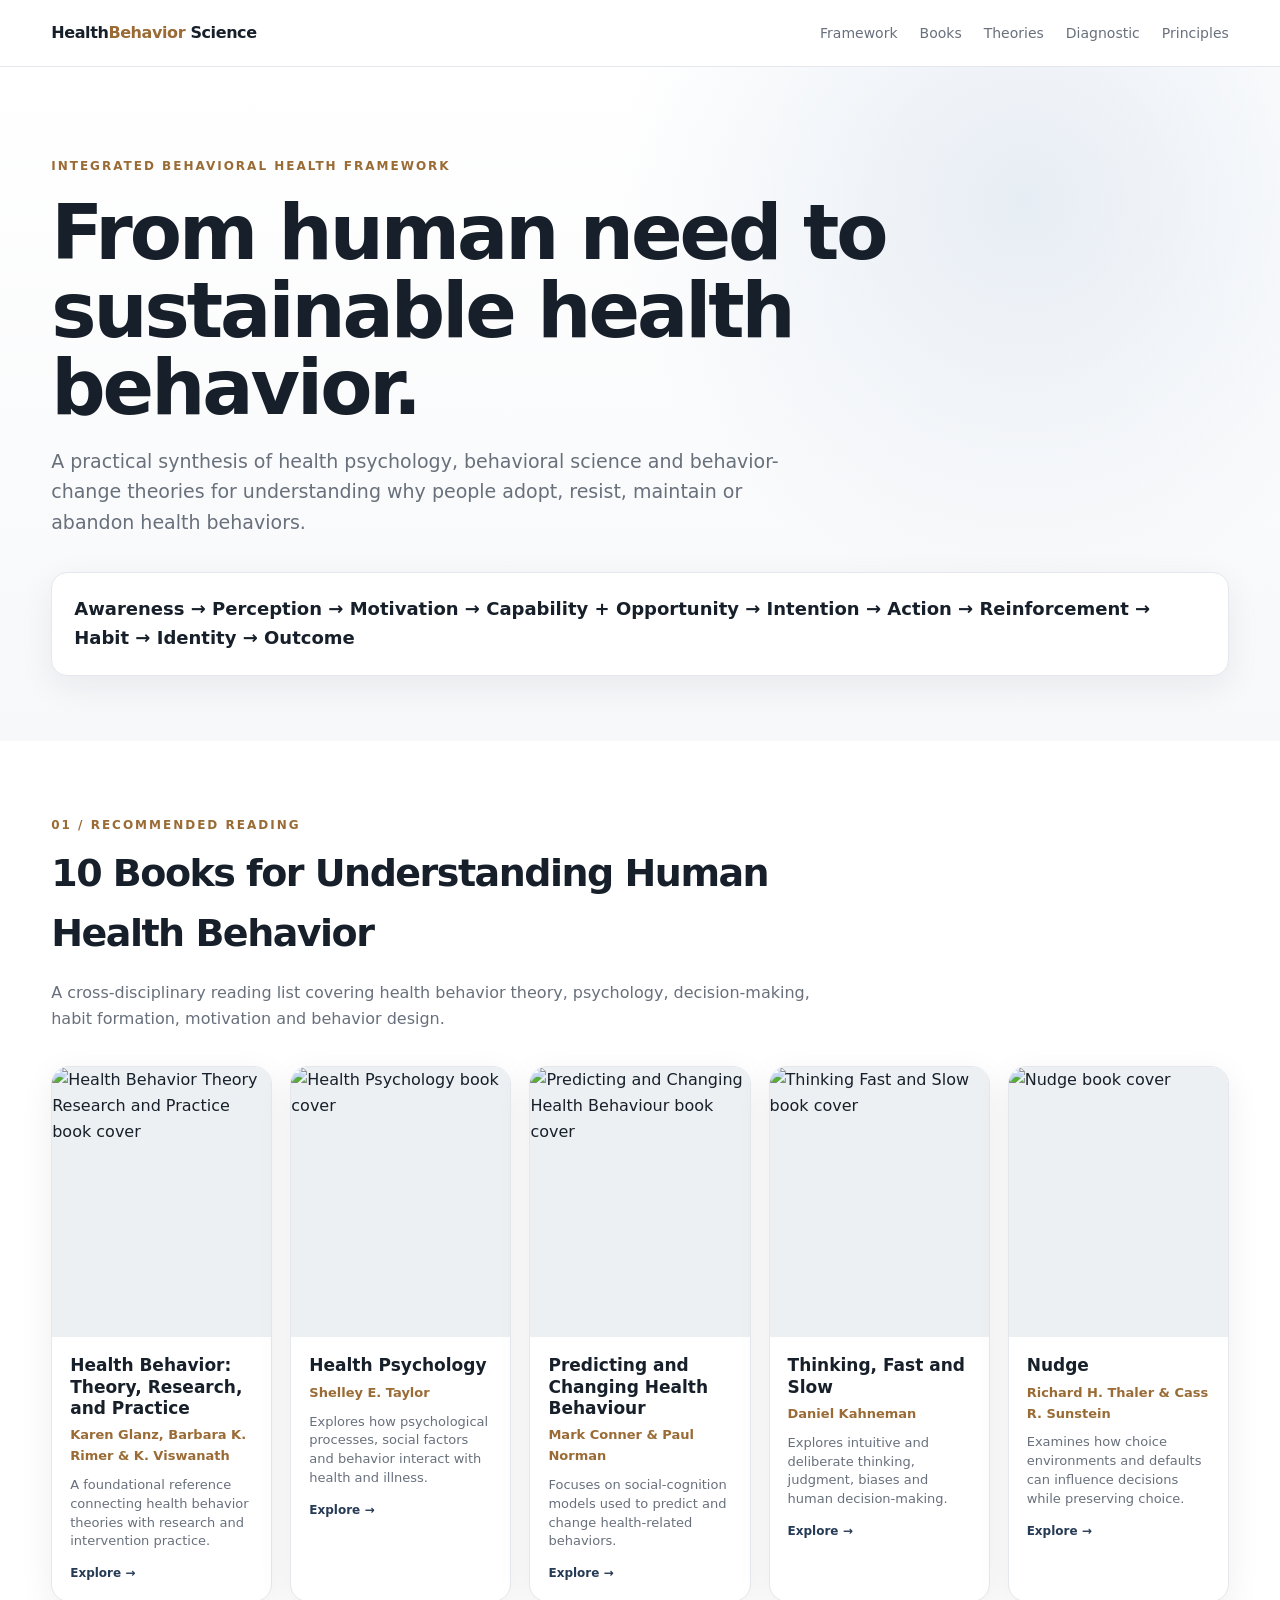
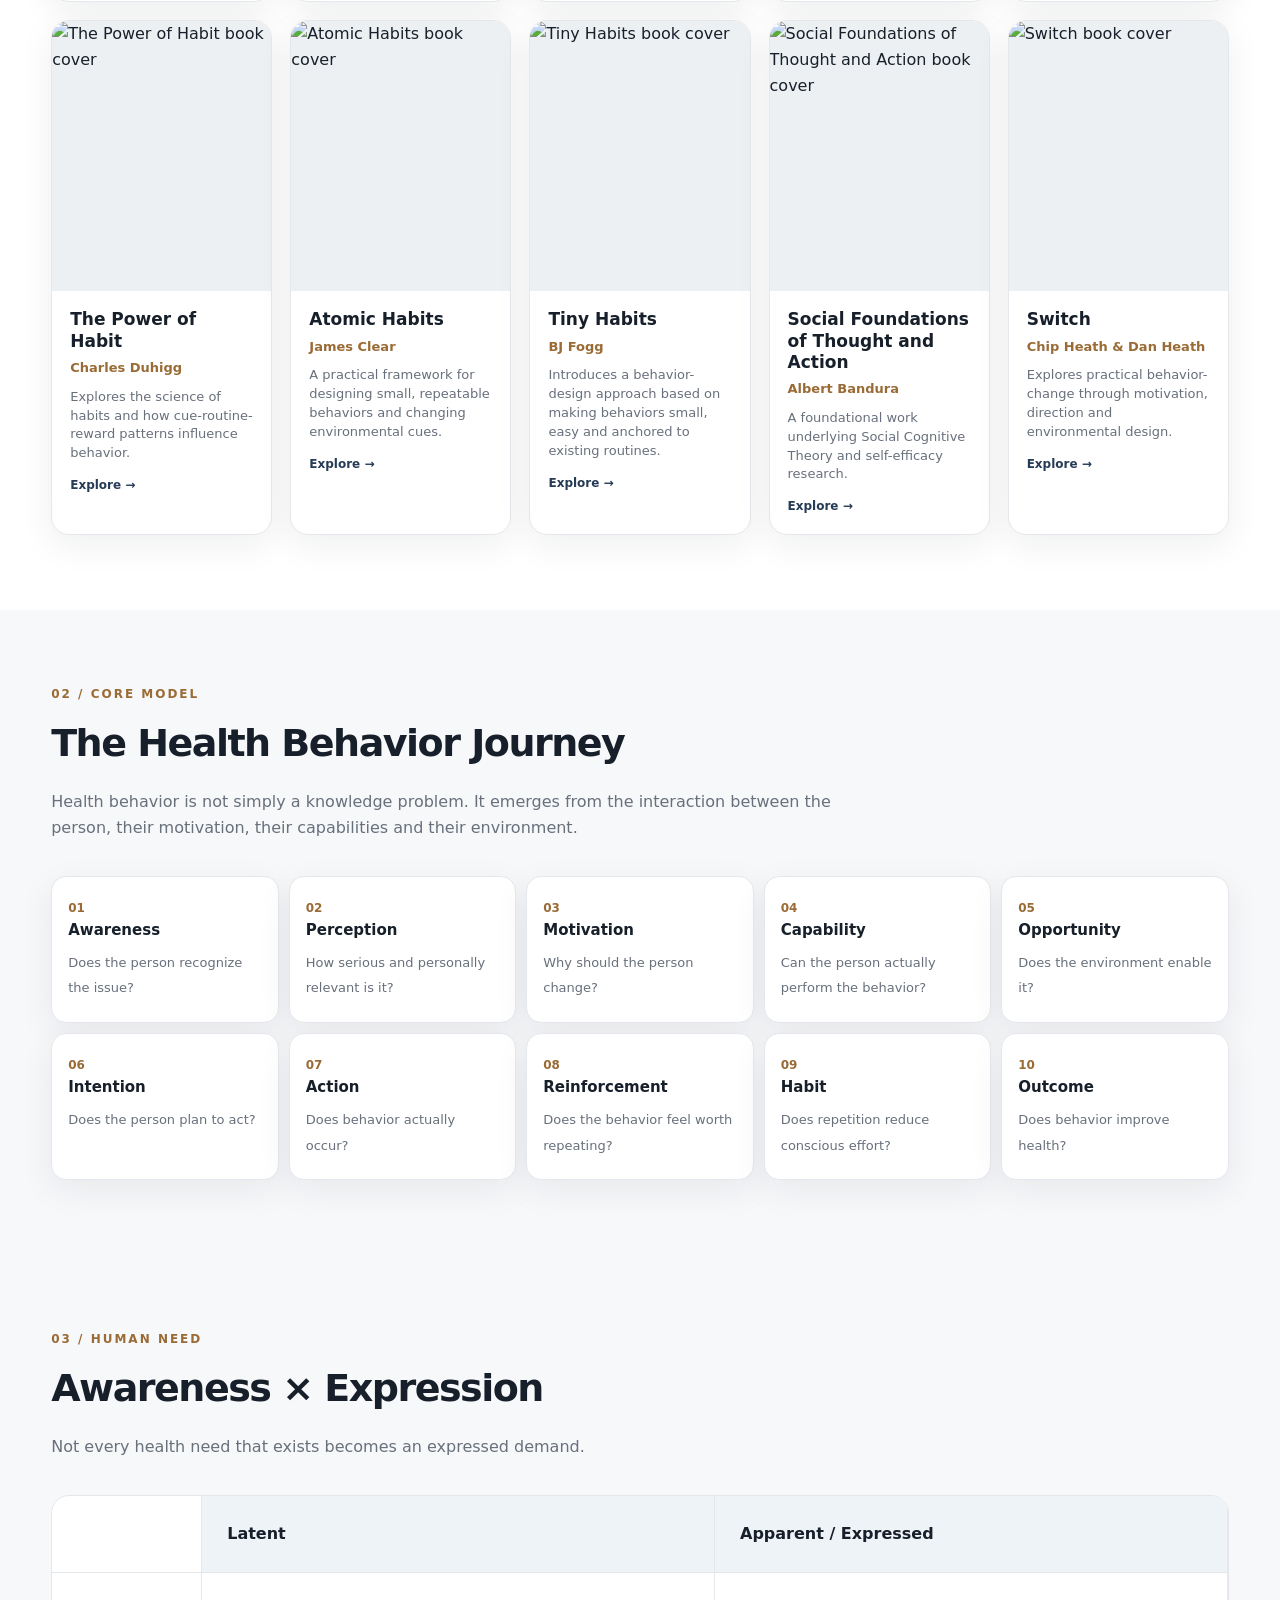
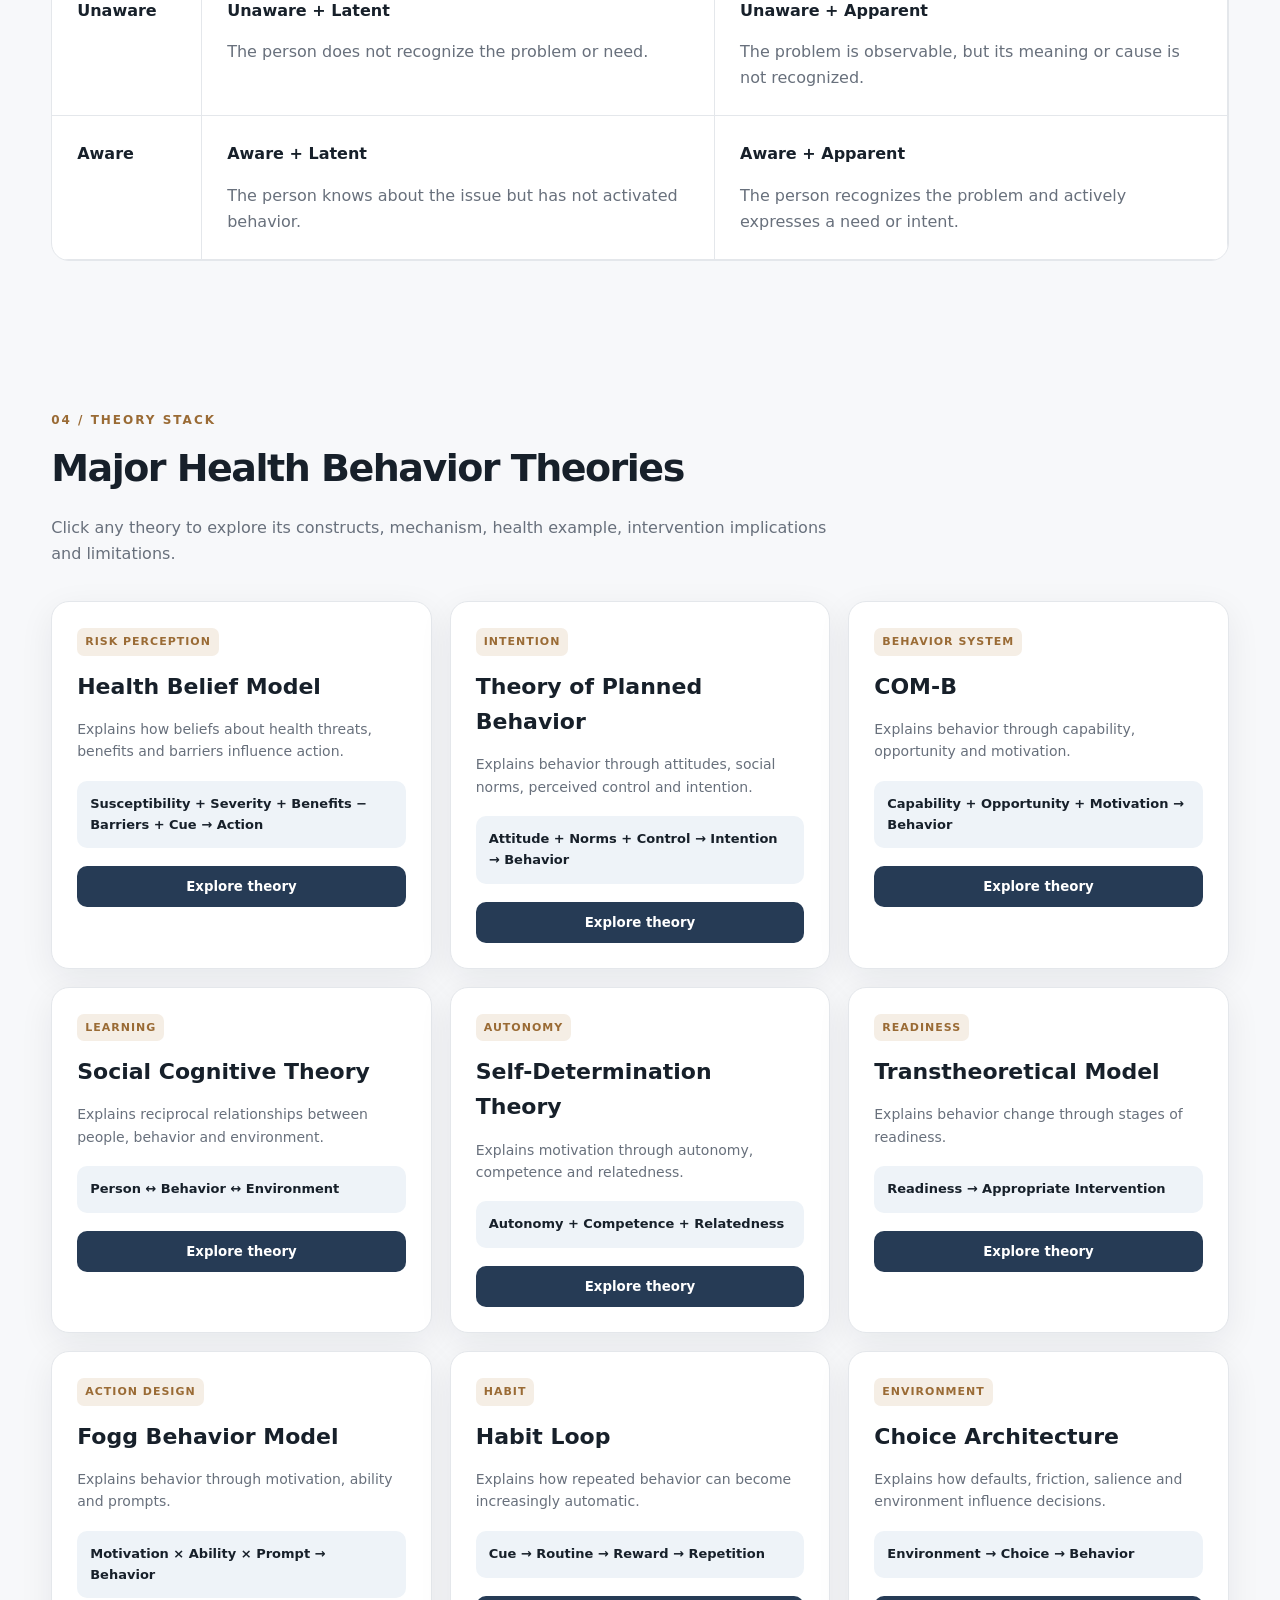
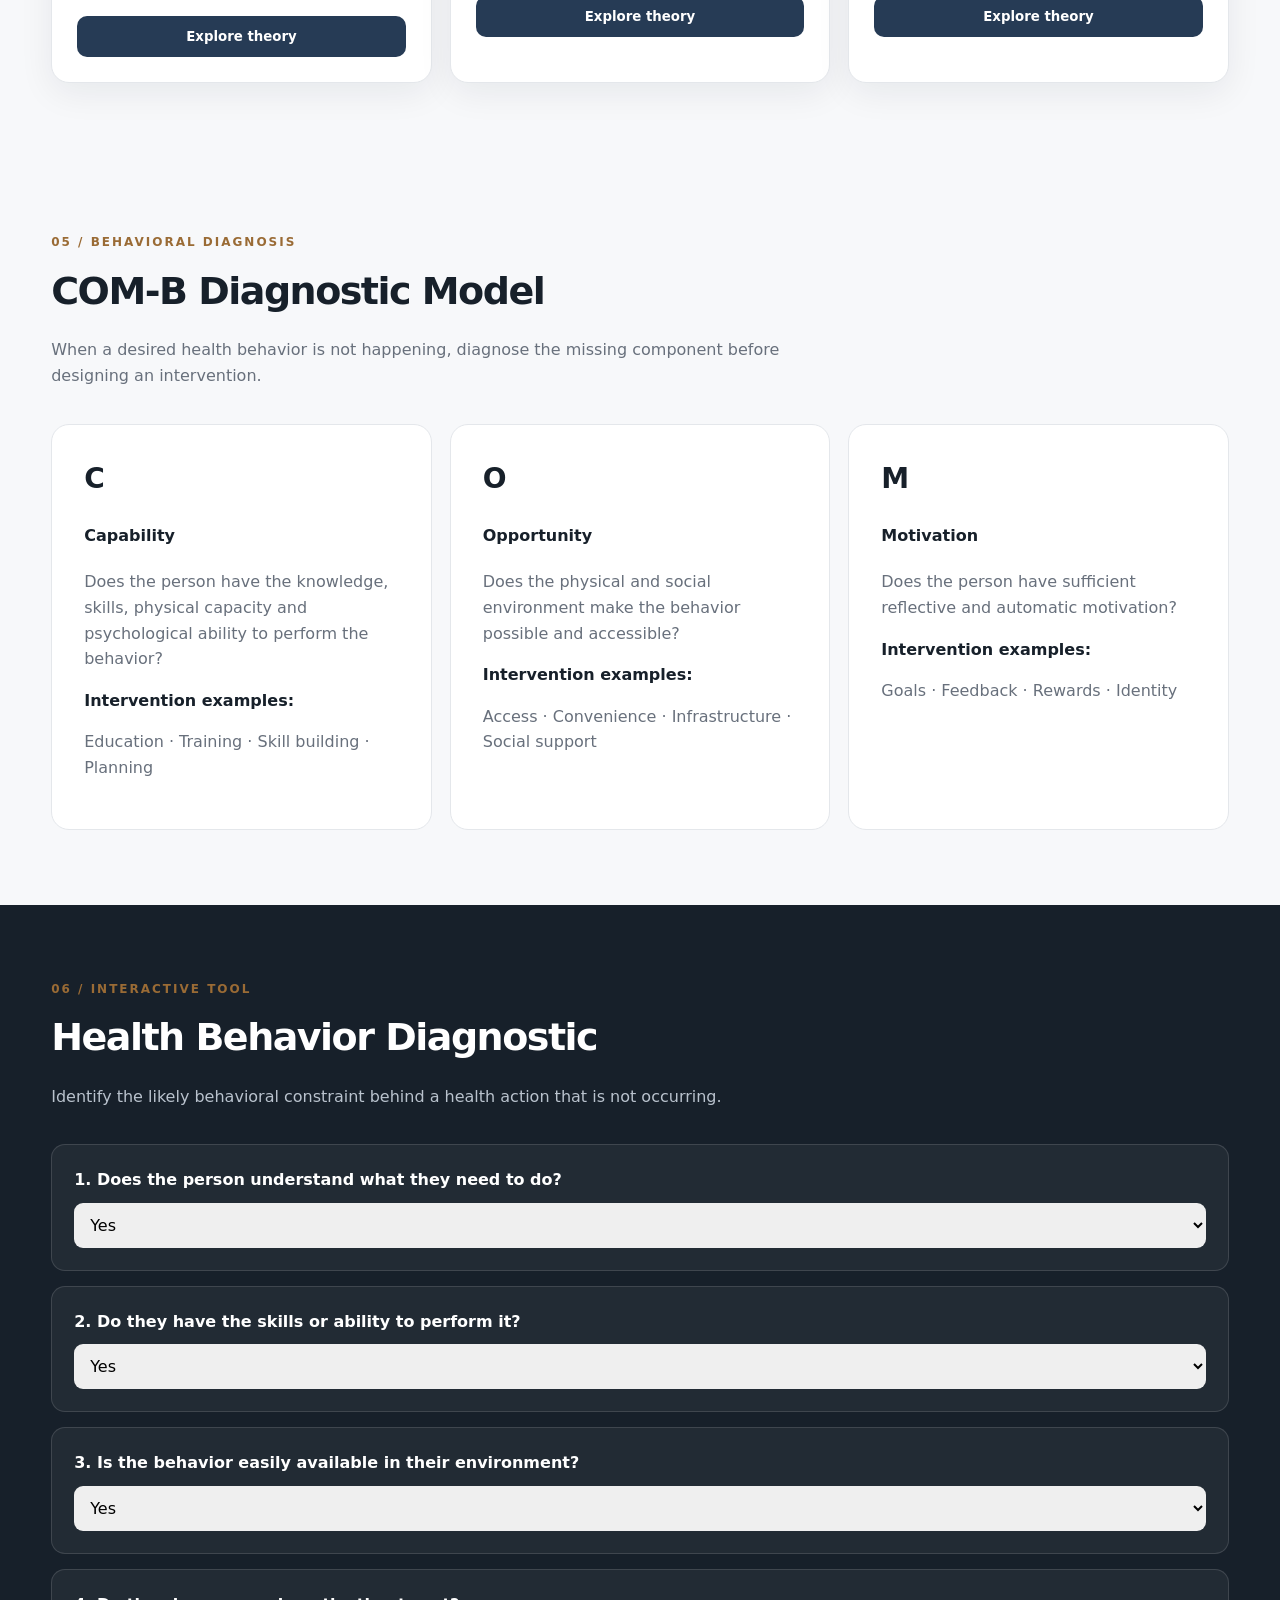
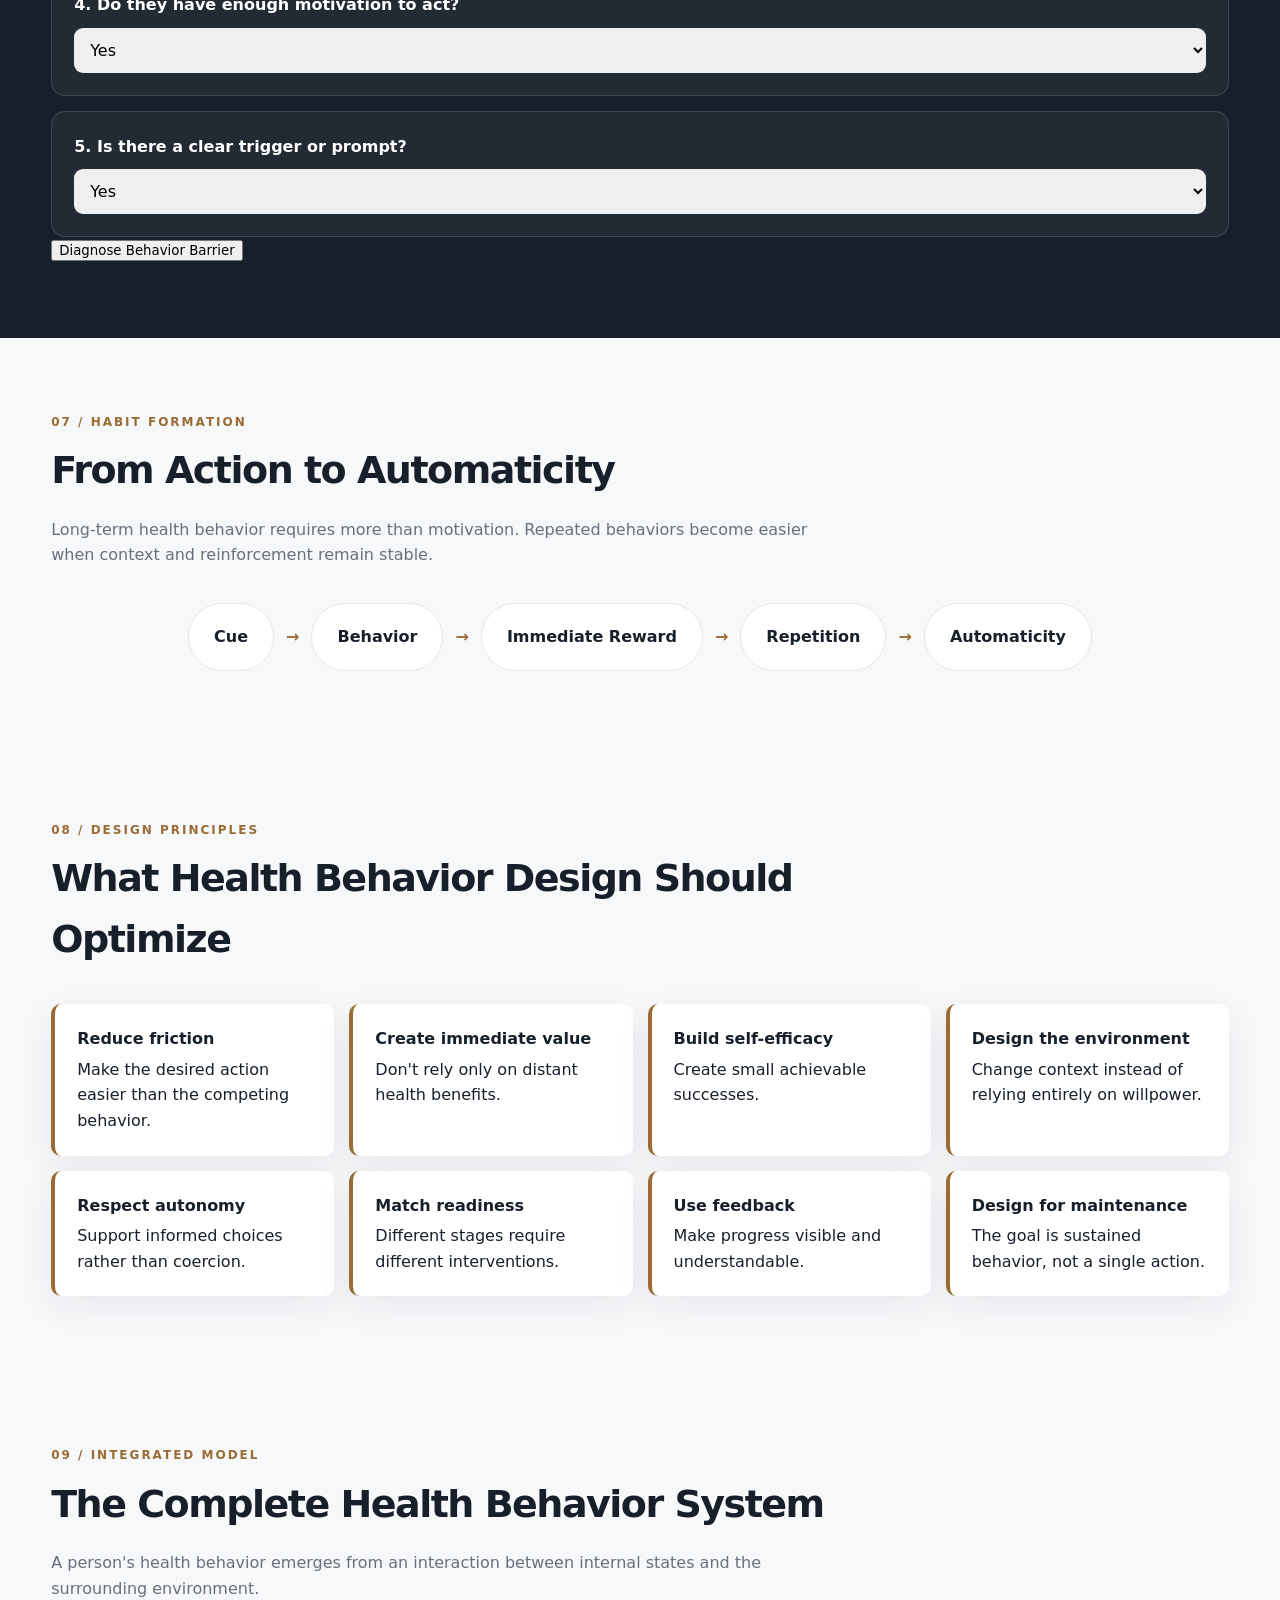
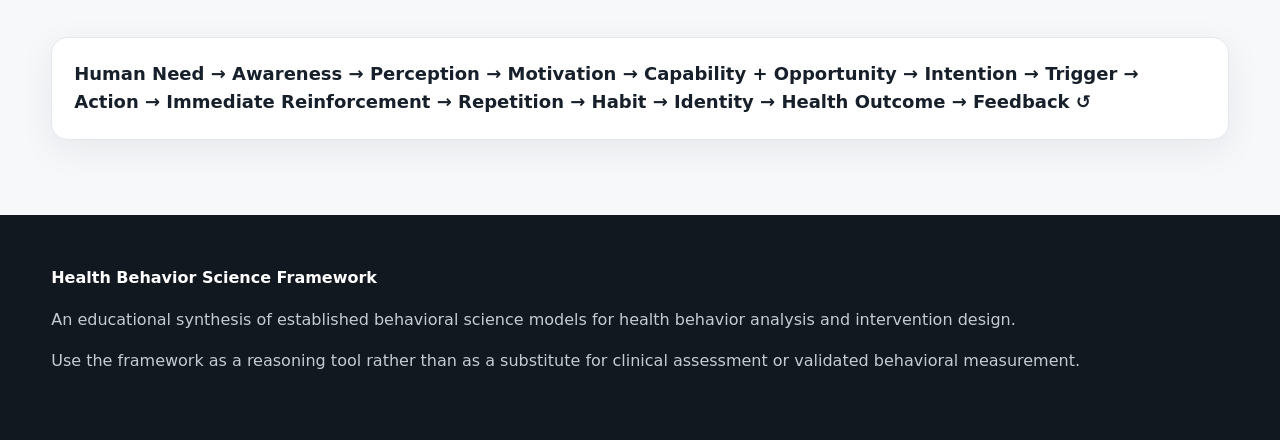
==== commit 0d7f947a: "Update index.html" ====
--- a/index.html
+++ b/index.html
@@ -1,683 +1,1554 @@
 <!DOCTYPE html>
 <html lang="en">
+
 <head>
+
 <meta charset="UTF-8">
-<meta name="viewport" content="width=device-width, initial-scale=1.0">
-
-<title>Health Behavior Science Framework</title>
+
+<meta name="viewport"
+content="width=device-width, initial-scale=1.0">
+
+<title>
+Health Behavior Science Framework
+</title>
 
 <meta name="description"
-content="An integrated framework combining major health behavior theories and behavioral science for understanding and designing health behavior.">
+content="An integrated framework combining health behavior theories, behavioral science, health psychology and behavior design.">
+
 
 <style>
 
+/* =========================================================
+   GLOBAL DESIGN SYSTEM
+========================================================= */
+
 :root{
+
   --bg:#f7f8fa;
+
   --surface:#ffffff;
+
   --text:#17202a;
+
   --muted:#68707c;
+
   --line:#e4e7eb;
+
   --primary:#263b55;
+
   --secondary:#5b6f86;
+
   --soft:#eef3f8;
+
   --accent:#9a6b35;
-  --success:#47745a;
-  --warning:#9a7135;
-  --danger:#8b4b4b;
+
+  --dark:#111820;
+
   --radius:18px;
-  --shadow:0 10px 35px rgba(20,30,40,.07);
-}
+
+  --shadow:
+    0 10px 35px rgba(20,30,40,.07);
+
+}
+
 
 *{
   box-sizing:border-box;
 }
 
+
 html{
   scroll-behavior:smooth;
 }
 
+
 body{
+
   margin:0;
-  font-family:Inter,system-ui,-apple-system,BlinkMacSystemFont,"Segoe UI",sans-serif;
+
+  font-family:
+    Inter,
+    system-ui,
+    -apple-system,
+    BlinkMacSystemFont,
+    "Segoe UI",
+    sans-serif;
+
   background:var(--bg);
+
   color:var(--text);
+
   line-height:1.6;
-}
-
-a{
+
+}
+
+
+button{
+  font-family:inherit;
+}
+
+
+.container{
+
+  width:min(1180px,92%);
+
+  margin:auto;
+
+}
+
+
+.eyebrow{
+
+  text-transform:uppercase;
+
+  letter-spacing:2px;
+
+  font-size:12px;
+
+  font-weight:800;
+
+  color:var(--accent);
+
+}
+
+
+/* =========================================================
+   NAVIGATION
+========================================================= */
+
+nav{
+
+  position:sticky;
+
+  top:0;
+
+  z-index:100;
+
+  background:
+    rgba(255,255,255,.94);
+
+  backdrop-filter:blur(14px);
+
+  border-bottom:
+    1px solid var(--line);
+
+}
+
+
+.nav-inner{
+
+  height:66px;
+
+  display:flex;
+
+  align-items:center;
+
+  justify-content:space-between;
+
+}
+
+
+.logo{
+
+  font-weight:800;
+
+  letter-spacing:-.4px;
+
+}
+
+
+.logo span{
+
+  color:var(--accent);
+
+}
+
+
+.nav-links{
+
+  display:flex;
+
+  gap:22px;
+
+  font-size:14px;
+
+  color:var(--muted);
+
+}
+
+
+.nav-links a{
+
+  text-decoration:none;
+
   color:inherit;
-  text-decoration:none;
-}
-
-.container{
-  width:min(1180px,92%);
-  margin:auto;
-}
-
-/* =========================
-   NAVIGATION
-========================= */
-
-nav{
-  position:sticky;
-  top:0;
-  z-index:100;
-  background:rgba(255,255,255,.94);
-  backdrop-filter:blur(14px);
-  border-bottom:1px solid var(--line);
-}
-
-.nav-inner{
-  height:66px;
+
+}
+
+
+.nav-links a:hover{
+
+  color:var(--text);
+
+}
+
+
+/* =========================================================
+   HERO
+========================================================= */
+
+.hero{
+
+  padding:
+    90px 0 65px;
+
+  background:
+
+    radial-gradient(
+      circle at 80% 20%,
+      #e7edf4 0,
+      transparent 35%
+    ),
+
+    linear-gradient(
+      180deg,
+      #fff,
+      #f7f8fa
+    );
+
+}
+
+
+.hero h1{
+
+  max-width:900px;
+
+  font-size:
+    clamp(40px,6vw,76px);
+
+  line-height:1.02;
+
+  letter-spacing:-3px;
+
+  margin:18px 0;
+
+}
+
+
+.hero p{
+
+  max-width:760px;
+
+  font-size:19px;
+
+  color:var(--muted);
+
+}
+
+
+.hero-equation{
+
+  margin-top:35px;
+
+  padding:22px;
+
+  border:
+    1px solid var(--line);
+
+  background:#fff;
+
+  border-radius:16px;
+
+  font-weight:700;
+
+  font-size:18px;
+
+  box-shadow:var(--shadow);
+
+}
+
+
+/* =========================================================
+   SECTIONS
+========================================================= */
+
+section{
+
+  padding:75px 0;
+
+}
+
+
+.section-header{
+
+  max-width:800px;
+
+  margin-bottom:35px;
+
+}
+
+
+.section-header h2{
+
+  font-size:38px;
+
+  letter-spacing:-1.5px;
+
+  margin:8px 0;
+
+}
+
+
+.section-header p{
+
+  color:var(--muted);
+
+}
+
+
+/* =========================================================
+   BOOK SECTION
+========================================================= */
+
+.books-section{
+
+  background:#ffffff;
+
+}
+
+
+.books-grid{
+
+  display:grid;
+
+  grid-template-columns:
+    repeat(5,1fr);
+
+  gap:18px;
+
+}
+
+
+.book-card{
+
+  background:#fff;
+
+  border:
+    1px solid var(--line);
+
+  border-radius:18px;
+
+  overflow:hidden;
+
+  box-shadow:var(--shadow);
+
+  transition:
+    transform .2s ease,
+    box-shadow .2s ease;
+
+  cursor:pointer;
+
+}
+
+
+.book-card:hover{
+
+  transform:
+    translateY(-5px);
+
+  box-shadow:
+    0 18px 45px
+    rgba(20,30,40,.12);
+
+}
+
+
+.book-cover{
+
+  height:270px;
+
+  background:#edf0f3;
+
   display:flex;
+
   align-items:center;
-  justify-content:space-between;
-}
-
-.logo{
+
+  justify-content:center;
+
+  overflow:hidden;
+
+}
+
+
+.book-cover img{
+
+  width:100%;
+
+  height:100%;
+
+  object-fit:cover;
+
+}
+
+
+.book-info{
+
+  padding:18px;
+
+}
+
+
+.book-info h3{
+
+  font-size:17px;
+
+  line-height:1.25;
+
+  margin:
+    0 0 6px;
+
+}
+
+
+.book-author{
+
+  font-size:13px;
+
+  color:var(--accent);
+
+  font-weight:700;
+
+  margin-bottom:9px;
+
+}
+
+
+.book-description{
+
+  font-size:13px;
+
+  line-height:1.45;
+
+  color:var(--muted);
+
+  margin:0;
+
+}
+
+
+.book-more{
+
+  margin-top:13px;
+
+  font-size:12px;
+
   font-weight:800;
-  letter-spacing:-.4px;
-}
-
-.logo span{
+
+  color:var(--primary);
+
+}
+
+
+/* =========================================================
+   BOOK MODAL
+========================================================= */
+
+.book-modal{
+
+  display:none;
+
+  position:fixed;
+
+  inset:0;
+
+  z-index:1100;
+
+  background:
+    rgba(10,16,22,.78);
+
+  backdrop-filter:
+    blur(8px);
+
+  padding:20px;
+
+  overflow-y:auto;
+
+}
+
+
+.book-modal.active{
+
+  display:flex;
+
+  align-items:center;
+
+  justify-content:center;
+
+}
+
+
+.book-modal-content{
+
+  width:min(800px,100%);
+
+  background:#fff;
+
+  border-radius:24px;
+
+  overflow:hidden;
+
+  box-shadow:
+    0 30px 100px
+    rgba(0,0,0,.35);
+
+  position:relative;
+
+}
+
+
+.book-modal-grid{
+
+  display:grid;
+
+  grid-template-columns:
+    280px 1fr;
+
+}
+
+
+.book-modal-cover{
+
+  background:#eef1f4;
+
+  min-height:430px;
+
+}
+
+
+.book-modal-cover img{
+
+  width:100%;
+
+  height:100%;
+
+  object-fit:cover;
+
+}
+
+
+.book-modal-info{
+
+  padding:40px;
+
+}
+
+
+.book-modal-info h2{
+
+  font-size:34px;
+
+  line-height:1.1;
+
+  letter-spacing:-1px;
+
+  margin:
+    8px 0 8px;
+
+}
+
+
+.book-modal-author{
+
   color:var(--accent);
-}
-
-.nav-links{
+
+  font-weight:800;
+
+}
+
+
+.book-modal-description{
+
+  margin-top:25px;
+
+  color:var(--muted);
+
+}
+
+
+.book-modal-why{
+
+  margin-top:25px;
+
+  padding:20px;
+
+  background:var(--soft);
+
+  border-radius:13px;
+
+}
+
+
+.book-modal-why strong{
+
+  display:block;
+
+  margin-bottom:6px;
+
+}
+
+
+.close-book{
+
+  position:absolute;
+
+  right:18px;
+
+  top:18px;
+
+  width:40px;
+
+  height:40px;
+
+  border:none;
+
+  border-radius:50%;
+
+  background:#eef1f4;
+
+  font-size:22px;
+
+  cursor:pointer;
+
+  z-index:2;
+
+}
+
+
+/* =========================================================
+   CORE FLOW
+========================================================= */
+
+.flow{
+
+  display:grid;
+
+  grid-template-columns:
+    repeat(5,1fr);
+
+  gap:10px;
+
+}
+
+
+.flow-step{
+
+  padding:22px 16px;
+
+  min-height:135px;
+
+  border:
+    1px solid var(--line);
+
+  border-radius:15px;
+
+  background:#fff;
+
+  box-shadow:var(--shadow);
+
+}
+
+
+.flow-step strong{
+
+  display:block;
+
+  font-size:15px;
+
+  margin-bottom:7px;
+
+}
+
+
+.flow-step span{
+
+  font-size:13px;
+
+  color:var(--muted);
+
+}
+
+
+.flow-number{
+
+  font-size:12px;
+
+  font-weight:800;
+
+  color:var(--accent);
+
+}
+
+
+/* =========================================================
+   AWARENESS MATRIX
+========================================================= */
+
+.matrix{
+
+  display:grid;
+
+  grid-template-columns:
+    150px 1fr 1fr;
+
+  border:
+    1px solid var(--line);
+
+  border-radius:18px;
+
+  overflow:hidden;
+
+  background:#fff;
+
+}
+
+
+.matrix > div{
+
+  padding:25px;
+
+  border-right:
+    1px solid var(--line);
+
+  border-bottom:
+    1px solid var(--line);
+
+}
+
+
+.matrix .head{
+
+  background:var(--soft);
+
+  font-weight:800;
+
+}
+
+
+.matrix-title{
+
+  font-weight:800;
+
+}
+
+
+.matrix p{
+
+  color:var(--muted);
+
+  margin-bottom:0;
+
+}
+
+
+/* =========================================================
+   THEORY CARDS
+========================================================= */
+
+.theories{
+
+  display:grid;
+
+  grid-template-columns:
+    repeat(3,1fr);
+
+  gap:18px;
+
+}
+
+
+.card{
+
+  background:#fff;
+
+  border:
+    1px solid var(--line);
+
+  border-radius:var(--radius);
+
+  padding:25px;
+
+  box-shadow:var(--shadow);
+
+  transition:.2s ease;
+
+}
+
+
+.card:hover{
+
+  transform:
+    translateY(-3px);
+
+  box-shadow:
+    0 15px 45px
+    rgba(20,30,40,.1);
+
+}
+
+
+.card-tag{
+
+  display:inline-block;
+
+  font-size:11px;
+
+  font-weight:800;
+
+  text-transform:uppercase;
+
+  letter-spacing:1px;
+
+  color:var(--accent);
+
+  background:#f5eee5;
+
+  padding:5px 8px;
+
+  border-radius:7px;
+
+}
+
+
+.card h3{
+
+  margin:13px 0 8px;
+
+  font-size:22px;
+
+}
+
+
+.card p{
+
+  color:var(--muted);
+
+  font-size:14px;
+
+}
+
+
+.formula{
+
+  margin-top:18px;
+
+  padding:13px;
+
+  border-radius:10px;
+
+  background:var(--soft);
+
+  font-size:13px;
+
+  font-weight:700;
+
+}
+
+
+.learn-btn{
+
+  margin-top:18px;
+
+  background:var(--primary);
+
+  color:white;
+
+  width:100%;
+
+  border:none;
+
+  border-radius:10px;
+
+  padding:13px;
+
+  font-weight:800;
+
+  cursor:pointer;
+
+}
+
+
+/* =========================================================
+   THEORY MODAL
+========================================================= */
+
+.modal{
+
+  display:none;
+
+  position:fixed;
+
+  inset:0;
+
+  z-index:1000;
+
+  background:
+    rgba(12,18,25,.72);
+
+  backdrop-filter:blur(7px);
+
+  padding:25px;
+
+  overflow-y:auto;
+
+}
+
+
+.modal.active{
+
   display:flex;
-  gap:22px;
+
+  align-items:center;
+
+  justify-content:center;
+
+}
+
+
+.modal-content{
+
+  width:min(850px,100%);
+
+  max-height:90vh;
+
+  overflow-y:auto;
+
+  background:#fff;
+
+  border-radius:24px;
+
+  box-shadow:
+    0 30px 100px
+    rgba(0,0,0,.3);
+
+  position:relative;
+
+}
+
+
+.modal-header{
+
+  padding:
+    32px 35px 25px;
+
+  border-bottom:
+    1px solid var(--line);
+
+  background:
+    linear-gradient(
+      135deg,
+      #fff,
+      #f4f7fa
+    );
+
+}
+
+
+.modal-header h2{
+
+  margin:8px 0;
+
+  font-size:36px;
+
+  letter-spacing:-1.5px;
+
+}
+
+
+.modal-header p{
+
+  color:var(--muted);
+
+}
+
+
+.close{
+
+  position:absolute;
+
+  right:20px;
+
+  top:18px;
+
+  width:40px;
+
+  height:40px;
+
+  border-radius:50%;
+
+  padding:0;
+
+  margin:0;
+
+  border:none;
+
+  background:#eef1f4;
+
+  font-size:22px;
+
+  cursor:pointer;
+
+}
+
+
+.modal-body{
+
+  padding:
+    30px 35px 40px;
+
+}
+
+
+.detail-grid{
+
+  display:grid;
+
+  grid-template-columns:
+    1fr 1fr;
+
+  gap:18px;
+
+  margin:20px 0;
+
+}
+
+
+.detail-box{
+
+  padding:20px;
+
+  background:#f7f9fb;
+
+  border:
+    1px solid var(--line);
+
+  border-radius:14px;
+
+}
+
+
+.detail-box h4{
+
+  margin:
+    0 0 8px;
+
+  color:var(--primary);
+
+}
+
+
+.detail-box p{
+
+  margin:0;
+
+  color:var(--muted);
+
   font-size:14px;
+
+}
+
+
+.example-box{
+
+  margin-top:25px;
+
+  padding:25px;
+
+  background:#f5eee5;
+
+  border-left:
+    5px solid var(--accent);
+
+  border-radius:12px;
+
+}
+
+
+.example-box h3{
+
+  margin-top:0;
+
+}
+
+
+.key-idea{
+
+  margin-top:25px;
+
+  padding:22px;
+
+  background:var(--primary);
+
+  color:#fff;
+
+  border-radius:14px;
+
+}
+
+
+.key-idea strong{
+
+  display:block;
+
+  margin-bottom:5px;
+
+}
+
+
+/* =========================================================
+   COM-B
+========================================================= */
+
+.comb{
+
+  display:grid;
+
+  grid-template-columns:
+    repeat(3,1fr);
+
+  gap:18px;
+
+}
+
+
+.comb-card{
+
+  padding:32px;
+
+  background:#fff;
+
+  border:
+    1px solid var(--line);
+
+  border-radius:18px;
+
+}
+
+
+.comb-card h3{
+
+  font-size:28px;
+
+  margin:0 0 8px;
+
+}
+
+
+.comb-card p{
+
   color:var(--muted);
-}
-
-.nav-links a:hover{
+
+}
+
+
+/* =========================================================
+   DIAGNOSTIC
+========================================================= */
+
+.diagnostic{
+
+  background:#17202a;
+
+  color:#fff;
+
+}
+
+
+.diagnostic .section-header p{
+
+  color:#b9c2cd;
+
+}
+
+
+.questions{
+
+  display:grid;
+
+  gap:15px;
+
+}
+
+
+.question{
+
+  padding:22px;
+
+  border:
+    1px solid rgba(255,255,255,.13);
+
+  background:
+    rgba(255,255,255,.05);
+
+  border-radius:14px;
+
+}
+
+
+.question label{
+
+  display:block;
+
+  font-weight:700;
+
+  margin-bottom:10px;
+
+}
+
+
+.question select{
+
+  width:100%;
+
+  padding:12px;
+
+  border-radius:9px;
+
+  border:0;
+
+  font:inherit;
+
+}
+
+
+.result{
+
+  margin-top:25px;
+
+  padding:25px;
+
+  border-radius:15px;
+
+  background:#fff;
+
   color:var(--text);
-}
-
-/* =========================
-   HERO
-========================= */
-
-.hero{
-  padding:90px 0 65px;
-  background:
-    radial-gradient(circle at 80% 20%,#e7edf4 0,transparent 35%),
-    linear-gradient(180deg,#fff,#f7f8fa);
-}
-
-.eyebrow{
-  text-transform:uppercase;
-  letter-spacing:2px;
-  font-size:12px;
+
+  display:none;
+
+}
+
+
+/* =========================================================
+   HABIT LOOP
+========================================================= */
+
+.loop{
+
+  display:flex;
+
+  align-items:center;
+
+  justify-content:center;
+
+  flex-wrap:wrap;
+
+  gap:12px;
+
+}
+
+
+.loop-item{
+
+  padding:20px 25px;
+
+  border-radius:50px;
+
+  background:#fff;
+
+  border:
+    1px solid var(--line);
+
   font-weight:800;
+
+}
+
+
+.arrow{
+
   color:var(--accent);
-}
-
-.hero h1{
-  max-width:900px;
-  font-size:clamp(40px,6vw,76px);
-  line-height:1.02;
-  letter-spacing:-3px;
-  margin:18px 0;
-}
-
-.hero p{
-  max-width:760px;
-  font-size:19px;
-  color:var(--muted);
-}
-
-.hero-equation{
-  margin-top:35px;
+
+  font-weight:900;
+
+}
+
+
+/* =========================================================
+   PRINCIPLES
+========================================================= */
+
+.principles{
+
+  display:grid;
+
+  grid-template-columns:
+    repeat(4,1fr);
+
+  gap:15px;
+
+}
+
+
+.principle{
+
   padding:22px;
-  border:1px solid var(--line);
+
+  border-left:
+    4px solid var(--accent);
+
   background:#fff;
-  border-radius:16px;
-  font-weight:700;
-  font-size:18px;
+
+  border-radius:10px;
+
   box-shadow:var(--shadow);
-}
-
-/* =========================
-   SECTION
-========================= */
-
-section{
-  padding:75px 0;
-}
-
-.section-header{
-  max-width:800px;
-  margin-bottom:35px;
-}
-
-.section-header h2{
-  font-size:38px;
-  letter-spacing:-1.5px;
-  margin:8px 0;
-}
-
-.section-header p{
-  color:var(--muted);
-}
-
-/* =========================
-   FLOW
-========================= */
-
-.flow{
-  display:grid;
-  grid-template-columns:repeat(5,1fr);
-  gap:10px;
-}
-
-.flow-step{
-  padding:22px 16px;
-  min-height:135px;
-  border:1px solid var(--line);
-  border-radius:15px;
-  background:var(--surface);
-  box-shadow:var(--shadow);
-}
-
-.flow-step strong{
+
+}
+
+
+.principle strong{
+
   display:block;
-  font-size:15px;
-  margin-bottom:7px;
-}
-
-.flow-step span{
-  font-size:13px;
-  color:var(--muted);
-}
-
-.flow-number{
-  font-size:12px;
-  font-weight:800;
-  color:var(--accent);
-}
-
-/* =========================
-   AWARENESS MATRIX
-========================= */
-
-.matrix{
-  display:grid;
-  grid-template-columns:150px 1fr 1fr;
-  border:1px solid var(--line);
-  border-radius:18px;
-  overflow:hidden;
-  background:#fff;
-}
-
-.matrix > div{
-  padding:25px;
-  border-right:1px solid var(--line);
-  border-bottom:1px solid var(--line);
-}
-
-.matrix .head{
-  background:var(--soft);
-  font-weight:800;
-}
-
-.matrix-title{
-  font-weight:800;
-}
-
-.matrix p{
-  color:var(--muted);
-  margin-bottom:0;
-}
-
-/* =========================
-   THEORY CARDS
-========================= */
-
-.theories{
-  display:grid;
-  grid-template-columns:repeat(3,1fr);
-  gap:18px;
-}
-
-.card{
-  background:#fff;
-  border:1px solid var(--line);
-  border-radius:var(--radius);
-  padding:25px;
-  box-shadow:var(--shadow);
-  transition:.2s ease;
-}
-
-.card:hover{
-  transform:translateY(-3px);
-  box-shadow:0 15px 45px rgba(20,30,40,.1);
-}
-
-.card-tag{
-  display:inline-block;
-  font-size:11px;
-  font-weight:800;
-  text-transform:uppercase;
-  letter-spacing:1px;
-  color:var(--accent);
-  background:#f5eee5;
-  padding:5px 8px;
-  border-radius:7px;
-}
-
-.card h3{
-  margin:13px 0 8px;
-  font-size:22px;
-}
-
-.card p{
-  color:var(--muted);
-  font-size:14px;
-}
-
-.formula{
-  margin-top:18px;
-  padding:13px;
-  border-radius:10px;
-  background:var(--soft);
-  font-size:13px;
-  font-weight:700;
-}
-
-.learn-btn{
-  margin-top:18px;
-  background:var(--primary);
-  color:white;
-  width:100%;
-  border:none;
-}
-
-.learn-btn:hover{
-  background:#172b40;
-}
-
-/* =========================
-   THEORY MODAL
-========================= */
-
-.modal{
-  display:none;
-  position:fixed;
-  inset:0;
-  z-index:1000;
-  background:rgba(12,18,25,.72);
-  backdrop-filter:blur(7px);
-  padding:25px;
-  overflow-y:auto;
-}
-
-.modal.active{
-  display:flex;
-  align-items:center;
-  justify-content:center;
-}
-
-.modal-content{
-  width:min(850px,100%);
-  max-height:90vh;
-  overflow-y:auto;
-  background:#fff;
-  border-radius:24px;
-  box-shadow:0 30px 100px rgba(0,0,0,.3);
-  position:relative;
-  animation:modalIn .2s ease;
-}
-
-@keyframes modalIn{
-  from{
-    opacity:0;
-    transform:translateY(15px) scale(.98);
+
+  margin-bottom:5px;
+
+}
+
+
+/* =========================================================
+   FOOTER
+========================================================= */
+
+footer{
+
+  padding:50px 0;
+
+  background:#111820;
+
+  color:#c4cbd3;
+
+}
+
+
+footer strong{
+
+  color:#fff;
+
+}
+
+
+/* =========================================================
+   MOBILE
+========================================================= */
+
+@media(max-width:1000px){
+
+  .books-grid{
+
+    grid-template-columns:
+      repeat(3,1fr);
+
   }
-  to{
-    opacity:1;
-    transform:translateY(0) scale(1);
+
+}
+
+
+@media(max-width:900px){
+
+  .nav-links{
+
+    display:none;
+
   }
-}
-
-.modal-header{
-  padding:32px 35px 25px;
-  border-bottom:1px solid var(--line);
-  background:linear-gradient(135deg,#fff,#f4f7fa);
-}
-
-.modal-header h2{
-  margin:8px 0;
-  font-size:36px;
-  letter-spacing:-1.5px;
-}
-
-.modal-header p{
-  color:var(--muted);
-}
-
-.close{
-  position:absolute;
-  right:20px;
-  top:18px;
-  width:40px;
-  height:40px;
-  border-radius:50%;
-  padding:0;
-  margin:0;
-  background:#eef1f4;
-  font-size:22px;
-}
-
-.modal-body{
-  padding:30px 35px 40px;
-}
-
-.detail-grid{
-  display:grid;
-  grid-template-columns:1fr 1fr;
-  gap:18px;
-  margin:20px 0;
-}
-
-.detail-box{
-  padding:20px;
-  background:#f7f9fb;
-  border:1px solid var(--line);
-  border-radius:14px;
-}
-
-.detail-box h4{
-  margin:0 0 8px;
-  color:var(--primary);
-}
-
-.detail-box p{
-  margin:0;
-  color:var(--muted);
-  font-size:14px;
-}
-
-.example-box{
-  margin-top:25px;
-  padding:25px;
-  background:#f5eee5;
-  border-left:5px solid var(--accent);
-  border-radius:12px;
-}
-
-.example-box h3{
-  margin-top:0;
-}
-
-.example-box p{
-  margin-bottom:0;
-}
-
-.key-idea{
-  margin-top:25px;
-  padding:22px;
-  background:var(--primary);
-  color:#fff;
-  border-radius:14px;
-}
-
-.key-idea strong{
-  display:block;
-  margin-bottom:5px;
-}
-
-/* =========================
-   COM-B
-========================= */
-
-.comb{
-  display:grid;
-  grid-template-columns:repeat(3,1fr);
-  gap:18px;
-}
-
-.comb-card{
-  padding:32px;
-  background:#fff;
-  border:1px solid var(--line);
-  border-radius:18px;
-}
-
-.comb-card h3{
-  font-size:28px;
-  margin:0 0 8px;
-}
-
-.comb-card p{
-  color:var(--muted);
-}
-
-/* =========================
-   DIAGNOSTIC
-========================= */
-
-.diagnostic{
-  background:#17202a;
-  color:#fff;
-}
-
-.diagnostic .section-header p{
-  color:#b9c2cd;
-}
-
-.questions{
-  display:grid;
-  gap:15px;
-}
-
-.question{
-  padding:22px;
-  border:1px solid rgba(255,255,255,.13);
-  background:rgba(255,255,255,.05);
-  border-radius:14px;
-}
-
-.question label{
-  display:block;
-  font-weight:700;
-  margin-bottom:10px;
-}
-
-.question select{
-  width:100%;
-  padding:12px;
-  border-radius:9px;
-  border:0;
-  font:inherit;
-}
-
-.result{
-  margin-top:25px;
-  padding:25px;
-  border-radius:15px;
-  background:#fff;
-  color:var(--text);
-  display:none;
-}
-
-button{
-  border:0;
-  border-radius:10px;
-  padding:13px 20px;
-  font-weight:800;
-  cursor:pointer;
-  background:#fff;
-  color:var(--text);
-  margin-top:20px;
-}
-
-button:hover{
-  opacity:.9;
-}
-
-/* =========================
-   HABIT LOOP
-========================= */
-
-.loop{
-  display:flex;
-  align-items:center;
-  justify-content:center;
-  flex-wrap:wrap;
-  gap:12px;
-}
-
-.loop-item{
-  padding:20px 25px;
-  border-radius:50px;
-  background:#fff;
-  border:1px solid var(--line);
-  font-weight:800;
-}
-
-.arrow{
-  color:var(--accent);
-  font-weight:900;
-}
-
-/* =========================
-   PRINCIPLES
-========================= */
-
-.principles{
-  display:grid;
-  grid-template-columns:repeat(4,1fr);
-  gap:15px;
-}
-
-.principle{
-  padding:22px;
-  border-left:4px solid var(--accent);
-  background:#fff;
-  border-radius:10px;
-  box-shadow:var(--shadow);
-}
-
-.principle strong{
-  display:block;
-  margin-bottom:5px;
-}
-
-/* =========================
-   FOOTER
-========================= */
-
-footer{
-  padding:50px 0;
-  background:#111820;
-  color:#c4cbd3;
-}
-
-footer strong{
-  color:#fff;
-}
-
-/* =========================
-   MOBILE
-========================= */
-
-@media(max-width:900px){
-
-  .nav-links{
-    display:none;
+
+
+  .flow{
+
+    grid-template-columns:1fr;
+
   }
 
-  .flow{
-    grid-template-columns:1fr;
-  }
 
   .theories,
   .comb{
-    grid-template-columns:1fr 1fr;
+
+    grid-template-columns:
+      1fr 1fr;
+
   }
 
+
   .principles{
-    grid-template-columns:1fr 1fr;
+
+    grid-template-columns:
+      1fr 1fr;
+
   }
 
+
   .matrix{
+
     grid-template-columns:1fr;
+
   }
 
+
   .matrix > div{
+
     border-right:0;
+
   }
 
-}
+
+  .book-modal-grid{
+
+    grid-template-columns:1fr;
+
+  }
+
+
+  .book-modal-cover{
+
+    height:320px;
+
+    min-height:0;
+
+  }
+
+}
+
 
 @media(max-width:600px){
 
   .hero{
-    padding:65px 0 45px;
+
+    padding:
+      65px 0 45px;
+
   }
 
+
   .hero h1{
+
     letter-spacing:-2px;
+
   }
 
+
   section{
+
     padding:55px 0;
+
   }
+
 
   .theories,
   .comb,
-  .principles{
+  .principles,
+  .books-grid{
+
     grid-template-columns:1fr;
+
   }
 
+
   .section-header h2{
+
     font-size:30px;
+
   }
 
+
   .detail-grid{
+
     grid-template-columns:1fr;
+
   }
 
+
   .modal{
+
     padding:10px;
+
   }
 
+
   .modal-content{
+
     max-height:95vh;
+
   }
+
 
   .modal-header,
   .modal-body{
-    padding:25px 20px;
+
+    padding:
+      25px 20px;
+
   }
 
+
+  .book-modal-info{
+
+    padding:25px;
+
+  }
+
 }
 
 </style>
+
 </head>
 
 
 <body>
 
 
-<!-- =========================
+<!-- =====================================================
      NAVIGATION
-========================= -->
+===================================================== -->
 
 <nav>
 
 <div class="container nav-inner">
 
 <div class="logo">
+
 Health<span>Behavior</span> Science
-</div>
+
+</div>
+
 
 <div class="nav-links">
-<a href="#framework">Framework</a>
-<a href="#theories">Theories</a>
-<a href="#diagnostic">Diagnostic</a>
-<a href="#principles">Principles</a>
+
+<a href="#framework">
+Framework
+</a>
+
+<a href="#books">
+Books
+</a>
+
+<a href="#theories">
+Theories
+</a>
+
+<a href="#diagnostic">
+Diagnostic
+</a>
+
+<a href="#principles">
+Principles
+</a>
+
 </div>
 
 </div>
@@ -685,9 +1556,9 @@
 </nav>
 
 
-<!-- =========================
+<!-- =====================================================
      HERO
-========================= -->
+===================================================== -->
 
 <header class="hero">
 
@@ -697,20 +1568,31 @@
 Integrated Behavioral Health Framework
 </div>
 
+
 <h1>
-From human need to sustainable health behavior.
+
+From human need to
+sustainable health behavior.
+
 </h1>
 
+
 <p>
-A practical synthesis of established behavior-science theories
-for understanding why people adopt, resist, maintain or abandon
-health behaviors.
-</p>
+
+A practical synthesis of health psychology,
+behavioral science and behavior-change theories
+for understanding why people adopt, resist,
+maintain or abandon health behaviors.
+
+</p>
+
 
 <div class="hero-equation">
 
-Awareness → Perception → Motivation → Capability + Opportunity
-→ Intention → Action → Reinforcement → Habit → Identity → Outcome
+Awareness → Perception → Motivation →
+Capability + Opportunity → Intention →
+Action → Reinforcement → Habit →
+Identity → Outcome
 
 </div>
 
@@ -719,9 +1601,554 @@
 </header>
 
 
-<!-- =========================
+<!-- =====================================================
+     BOOKS
+===================================================== -->
+
+<section id="books" class="books-section">
+
+<div class="container">
+
+<div class="section-header">
+
+<div class="eyebrow">
+01 / Recommended Reading
+</div>
+
+<h2>
+10 Books for Understanding Human Health Behavior
+</h2>
+
+<p>
+
+A cross-disciplinary reading list covering
+health behavior theory, psychology, decision-making,
+habit formation, motivation and behavior design.
+
+</p>
+
+</div>
+
+
+<div class="books-grid">
+
+
+<!-- BOOK 1 -->
+
+<div class="book-card"
+onclick="openBook('glanz')">
+
+<div class="book-cover">
+
+<img
+src="https://covers.openlibrary.org/b/isbn/9781394211319-L.jpg"
+alt="Health Behavior Theory Research and Practice book cover"
+loading="lazy"
+>
+
+</div>
+
+
+<div class="book-info">
+
+<h3>
+Health Behavior: Theory, Research, and Practice
+</h3>
+
+<div class="book-author">
+Karen Glanz, Barbara K. Rimer & K. Viswanath
+</div>
+
+<p class="book-description">
+
+A foundational reference connecting health behavior
+theories with research and intervention practice.
+
+</p>
+
+<div class="book-more">
+Explore →
+</div>
+
+</div>
+
+</div>
+
+
+<!-- BOOK 2 -->
+
+<div class="book-card"
+onclick="openBook('psychology')">
+
+<div class="book-cover">
+
+<img
+src="https://covers.openlibrary.org/b/isbn/9780078035137-L.jpg"
+alt="Health Psychology book cover"
+loading="lazy"
+>
+
+</div>
+
+
+<div class="book-info">
+
+<h3>
+Health Psychology
+</h3>
+
+<div class="book-author">
+Shelley E. Taylor
+</div>
+
+<p class="book-description">
+
+Explores how psychological processes,
+social factors and behavior interact with health and illness.
+
+</p>
+
+<div class="book-more">
+Explore →
+</div>
+
+</div>
+
+</div>
+
+
+<!-- BOOK 3 -->
+
+<div class="book-card"
+onclick="openBook('predicting')">
+
+<div class="book-cover">
+
+<img
+src="https://covers.openlibrary.org/b/isbn/9780335236053-L.jpg"
+alt="Predicting and Changing Health Behaviour book cover"
+loading="lazy"
+>
+
+</div>
+
+
+<div class="book-info">
+
+<h3>
+Predicting and Changing Health Behaviour
+</h3>
+
+<div class="book-author">
+Mark Conner & Paul Norman
+</div>
+
+<p class="book-description">
+
+Focuses on social-cognition models used to
+predict and change health-related behaviors.
+
+</p>
+
+<div class="book-more">
+Explore →
+</div>
+
+</div>
+
+</div>
+
+
+<!-- BOOK 4 -->
+
+<div class="book-card"
+onclick="openBook('thinking')">
+
+<div class="book-cover">
+
+<img
+src="https://covers.openlibrary.org/b/isbn/9780141033570-L.jpg"
+alt="Thinking Fast and Slow book cover"
+loading="lazy"
+>
+
+</div>
+
+
+<div class="book-info">
+
+<h3>
+Thinking, Fast and Slow
+</h3>
+
+<div class="book-author">
+Daniel Kahneman
+</div>
+
+<p class="book-description">
+
+Explores intuitive and deliberate thinking,
+judgment, biases and human decision-making.
+
+</p>
+
+<div class="book-more">
+Explore →
+</div>
+
+</div>
+
+</div>
+
+
+<!-- BOOK 5 -->
+
+<div class="book-card"
+onclick="openBook('nudge')">
+
+<div class="book-cover">
+
+<img
+src="https://covers.openlibrary.org/b/isbn/9780141999937-L.jpg"
+alt="Nudge book cover"
+loading="lazy"
+>
+
+</div>
+
+
+<div class="book-info">
+
+<h3>
+Nudge
+</h3>
+
+<div class="book-author">
+Richard H. Thaler & Cass R. Sunstein
+</div>
+
+<p class="book-description">
+
+Examines how choice environments and defaults
+can influence decisions while preserving choice.
+
+</p>
+
+<div class="book-more">
+Explore →
+</div>
+
+</div>
+
+</div>
+
+
+<!-- BOOK 6 -->
+
+<div class="book-card"
+onclick="openBook('habit')">
+
+<div class="book-cover">
+
+<img
+src="https://covers.openlibrary.org/b/isbn/9780812981605-L.jpg"
+alt="The Power of Habit book cover"
+loading="lazy"
+>
+
+</div>
+
+
+<div class="book-info">
+
+<h3>
+The Power of Habit
+</h3>
+
+<div class="book-author">
+Charles Duhigg
+</div>
+
+<p class="book-description">
+
+Explores the science of habits and how
+cue-routine-reward patterns influence behavior.
+
+</p>
+
+<div class="book-more">
+Explore →
+</div>
+
+</div>
+
+</div>
+
+
+<!-- BOOK 7 -->
+
+<div class="book-card"
+onclick="openBook('atomic')">
+
+<div class="book-cover">
+
+<img
+src="https://covers.openlibrary.org/b/isbn/9780735211292-L.jpg"
+alt="Atomic Habits book cover"
+loading="lazy"
+>
+
+</div>
+
+
+<div class="book-info">
+
+<h3>
+Atomic Habits
+</h3>
+
+<div class="book-author">
+James Clear
+</div>
+
+<p class="book-description">
+
+A practical framework for designing small,
+repeatable behaviors and changing environmental cues.
+
+</p>
+
+<div class="book-more">
+Explore →
+</div>
+
+</div>
+
+</div>
+
+
+<!-- BOOK 8 -->
+
+<div class="book-card"
+onclick="openBook('tiny')">
+
+<div class="book-cover">
+
+<img
+src="https://covers.openlibrary.org/b/isbn/9780358003328-L.jpg"
+alt="Tiny Habits book cover"
+loading="lazy"
+>
+
+</div>
+
+
+<div class="book-info">
+
+<h3>
+Tiny Habits
+</h3>
+
+<div class="book-author">
+BJ Fogg
+</div>
+
+<p class="book-description">
+
+Introduces a behavior-design approach based on
+making behaviors small, easy and anchored to existing routines.
+
+</p>
+
+<div class="book-more">
+Explore →
+</div>
+
+</div>
+
+</div>
+
+
+<!-- BOOK 9 -->
+
+<div class="book-card"
+onclick="openBook('social')">
+
+<div class="book-cover">
+
+<img
+src="https://covers.openlibrary.org/b/isbn/9780136033060-L.jpg"
+alt="Social Foundations of Thought and Action book cover"
+loading="lazy"
+>
+
+</div>
+
+
+<div class="book-info">
+
+<h3>
+Social Foundations of Thought and Action
+</h3>
+
+<div class="book-author">
+Albert Bandura
+</div>
+
+<p class="book-description">
+
+A foundational work underlying Social Cognitive
+Theory and self-efficacy research.
+
+</p>
+
+<div class="book-more">
+Explore →
+</div>
+
+</div>
+
+</div>
+
+
+<!-- BOOK 10 -->
+
+<div class="book-card"
+onclick="openBook('switch')">
+
+<div class="book-cover">
+
+<img
+src="https://covers.openlibrary.org/b/isbn/9780385528757-L.jpg"
+alt="Switch book cover"
+loading="lazy"
+>
+
+</div>
+
+
+<div class="book-info">
+
+<h3>
+Switch
+</h3>
+
+<div class="book-author">
+Chip Heath & Dan Heath
+</div>
+
+<p class="book-description">
+
+Explores practical behavior-change through
+motivation, direction and environmental design.
+
+</p>
+
+<div class="book-more">
+Explore →
+</div>
+
+</div>
+
+</div>
+
+
+</div>
+
+</div>
+
+</section>
+
+
+<!-- =====================================================
+     BOOK MODAL
+===================================================== -->
+
+<div
+id="bookModal"
+class="book-modal"
+>
+
+<div class="book-modal-content">
+
+<button
+class="close-book"
+onclick="closeBook()"
+>
+×
+</button>
+
+
+<div class="book-modal-grid">
+
+
+<div class="book-modal-cover">
+
+<img
+id="bookModalImage"
+src=""
+alt=""
+>
+
+</div>
+
+
+<div class="book-modal-info">
+
+<div
+id="bookModalTag"
+class="eyebrow"
+>
+Behavior Science
+</div>
+
+
+<h2
+id="bookModalTitle"
+>
+</h2>
+
+
+<div
+id="bookModalAuthor"
+class="book-modal-author"
+>
+</div>
+
+
+<p
+id="bookModalDescription"
+class="book-modal-description"
+>
+</p>
+
+
+<div class="book-modal-why">
+
+<strong>
+Why it belongs in this framework
+</strong>
+
+<span
+id="bookModalWhy"
+>
+</span>
+
+</div>
+
+
+</div>
+
+</div>
+
+</div>
+
+</div>
+
+
+<!-- =====================================================
      CORE FRAMEWORK
-========================= -->
+===================================================== -->
 
 <section id="framework">
 
@@ -729,14 +2156,20 @@
 
 <div class="section-header">
 
-<div class="eyebrow">01 / Core Model</div>
-
-<h2>The Health Behavior Journey</h2>
+<div class="eyebrow">
+02 / Core Model
+</div>
+
+<h2>
+The Health Behavior Journey
+</h2>
 
 <p>
+
 Health behavior is not simply a knowledge problem.
 It emerges from the interaction between the person,
 their motivation, their capabilities and their environment.
+
 </p>
 
 </div>
@@ -744,65 +2177,176 @@
 
 <div class="flow">
 
+
 <div class="flow-step">
-<div class="flow-number">01</div>
-<strong>Awareness</strong>
-<span>Does the person recognize the issue?</span>
-</div>
+
+<div class="flow-number">
+01
+</div>
+
+<strong>
+Awareness
+</strong>
+
+<span>
+Does the person recognize the issue?
+</span>
+
+</div>
+
 
 <div class="flow-step">
-<div class="flow-number">02</div>
-<strong>Perception</strong>
-<span>How serious and personally relevant is it?</span>
-</div>
+
+<div class="flow-number">
+02
+</div>
+
+<strong>
+Perception
+</strong>
+
+<span>
+How serious and personally relevant is it?
+</span>
+
+</div>
+
 
 <div class="flow-step">
-<div class="flow-number">03</div>
-<strong>Motivation</strong>
-<span>Why should the person change?</span>
-</div>
+
+<div class="flow-number">
+03
+</div>
+
+<strong>
+Motivation
+</strong>
+
+<span>
+Why should the person change?
+</span>
+
+</div>
+
 
 <div class="flow-step">
-<div class="flow-number">04</div>
-<strong>Capability</strong>
-<span>Can the person actually perform the behavior?</span>
-</div>
+
+<div class="flow-number">
+04
+</div>
+
+<strong>
+Capability
+</strong>
+
+<span>
+Can the person actually perform the behavior?
+</span>
+
+</div>
+
 
 <div class="flow-step">
-<div class="flow-number">05</div>
-<strong>Opportunity</strong>
-<span>Does the environment enable it?</span>
-</div>
+
+<div class="flow-number">
+05
+</div>
+
+<strong>
+Opportunity
+</strong>
+
+<span>
+Does the environment enable it?
+</span>
+
+</div>
+
 
 <div class="flow-step">
-<div class="flow-number">06</div>
-<strong>Intention</strong>
-<span>Does the person plan to act?</span>
-</div>
+
+<div class="flow-number">
+06
+</div>
+
+<strong>
+Intention
+</strong>
+
+<span>
+Does the person plan to act?
+</span>
+
+</div>
+
 
 <div class="flow-step">
-<div class="flow-number">07</div>
-<strong>Action</strong>
-<span>Does behavior actually occur?</span>
-</div>
+
+<div class="flow-number">
+07
+</div>
+
+<strong>
+Action
+</strong>
+
+<span>
+Does behavior actually occur?
+</span>
+
+</div>
+
 
 <div class="flow-step">
-<div class="flow-number">08</div>
-<strong>Reinforcement</strong>
-<span>Does the behavior feel worth repeating?</span>
-</div>
+
+<div class="flow-number">
+08
+</div>
+
+<strong>
+Reinforcement
+</strong>
+
+<span>
+Does the behavior feel worth repeating?
+</span>
+
+</div>
+
 
 <div class="flow-step">
-<div class="flow-number">09</div>
-<strong>Habit</strong>
-<span>Does repetition reduce conscious effort?</span>
-</div>
+
+<div class="flow-number">
+09
+</div>
+
+<strong>
+Habit
+</strong>
+
+<span>
+Does repetition reduce conscious effort?
+</span>
+
+</div>
+
 
 <div class="flow-step">
-<div class="flow-number">10</div>
-<strong>Outcome</strong>
-<span>Does behavior improve health?</span>
-</div>
+
+<div class="flow-number">
+10
+</div>
+
+<strong>
+Outcome
+</strong>
+
+<span>
+Does behavior improve health?
+</span>
+
+</div>
+
 
 </div>
 
@@ -811,9 +2355,9 @@
 </section>
 
 
-<!-- =========================
+<!-- =====================================================
      AWARENESS MATRIX
-========================= -->
+===================================================== -->
 
 <section>
 
@@ -821,14 +2365,18 @@
 
 <div class="section-header">
 
-<div class="eyebrow">02 / Human Need</div>
-
-<h2>Awareness × Expression</h2>
+<div class="eyebrow">
+03 / Human Need
+</div>
+
+<h2>
+Awareness × Expression
+</h2>
 
 <p>
+
 Not every health need that exists becomes an expressed demand.
-The distinction between latent and apparent needs helps identify
-where behavioral intervention is required.
+
 </p>
 
 </div>
@@ -836,12 +2384,15 @@
 
 <div class="matrix">
 
+
 <div></div>
+
 
 <div class="head">
 Latent
 </div>
 
+
 <div class="head">
 Apparent / Expressed
 </div>
@@ -851,9 +2402,12 @@
 Unaware
 </div>
 
+
 <div>
 
-<strong>Unaware + Latent</strong>
+<strong>
+Unaware + Latent
+</strong>
 
 <p>
 The person does not recognize the problem or need.
@@ -864,7 +2418,9 @@
 
 <div>
 
-<strong>Unaware + Apparent</strong>
+<strong>
+Unaware + Apparent
+</strong>
 
 <p>
 The problem is observable, but its meaning or cause is not recognized.
@@ -877,9 +2433,12 @@
 Aware
 </div>
 
+
 <div>
 
-<strong>Aware + Latent</strong>
+<strong>
+Aware + Latent
+</strong>
 
 <p>
 The person knows about the issue but has not activated behavior.
@@ -890,7 +2449,9 @@
 
 <div>
 
-<strong>Aware + Apparent</strong>
+<strong>
+Aware + Apparent
+</strong>
 
 <p>
 The person recognizes the problem and actively expresses a need or intent.
@@ -898,6 +2459,7 @@
 
 </div>
 
+
 </div>
 
 </div>
@@ -905,9 +2467,9 @@
 </section>
 
 
-<!-- =========================
+<!-- =====================================================
      MAJOR THEORIES
-========================= -->
+===================================================== -->
 
 <section id="theories">
 
@@ -915,14 +2477,20 @@
 
 <div class="section-header">
 
-<div class="eyebrow">03 / Theory Stack</div>
-
-<h2>Major Health Behavior Theories</h2>
+<div class="eyebrow">
+04 / Theory Stack
+</div>
+
+<h2>
+Major Health Behavior Theories
+</h2>
 
 <p>
-Each theory explains a different part of the behavior system.
-Click any theory to explore its constructs, mechanism,
-health example and intervention implications.
+
+Click any theory to explore its constructs,
+mechanism, health example, intervention implications
+and limitations.
+
 </p>
 
 </div>
@@ -931,216 +2499,261 @@
 <div class="theories">
 
 
-<!-- HBM -->
-
 <div class="card">
 
-<span class="card-tag">Risk perception</span>
-
-<h3>Health Belief Model</h3>
+<span class="card-tag">
+Risk perception
+</span>
+
+<h3>
+Health Belief Model
+</h3>
 
 <p>
-Explains how beliefs about health threats, benefits and barriers
-influence health-related action.
+Explains how beliefs about health threats,
+benefits and barriers influence action.
 </p>
 
 <div class="formula">
 Susceptibility + Severity + Benefits − Barriers + Cue → Action
 </div>
 
-<button class="learn-btn" onclick="openTheory('hbm')">
+<button
+class="learn-btn"
+onclick="openTheory('hbm')"
+>
 Explore theory
 </button>
 
 </div>
 
 
-<!-- TPB -->
-
 <div class="card">
 
-<span class="card-tag">Intention</span>
-
-<h3>Theory of Planned Behavior</h3>
+<span class="card-tag">
+Intention
+</span>
+
+<h3>
+Theory of Planned Behavior
+</h3>
 
 <p>
-Explains behavior through attitudes, social norms, perceived
-behavioral control and intention.
+Explains behavior through attitudes,
+social norms, perceived control and intention.
 </p>
 
 <div class="formula">
 Attitude + Norms + Control → Intention → Behavior
 </div>
 
-<button class="learn-btn" onclick="openTheory('tpb')">
+<button
+class="learn-btn"
+onclick="openTheory('tpb')"
+>
 Explore theory
 </button>
 
 </div>
 
 
-<!-- COM-B -->
-
 <div class="card">
 
-<span class="card-tag">Behavior system</span>
-
-<h3>COM-B</h3>
+<span class="card-tag">
+Behavior system
+</span>
+
+<h3>
+COM-B
+</h3>
 
 <p>
-Explains behavior as the result of capability, opportunity
-and motivation operating together.
+Explains behavior through capability,
+opportunity and motivation.
 </p>
 
 <div class="formula">
 Capability + Opportunity + Motivation → Behavior
 </div>
 
-<button class="learn-btn" onclick="openTheory('comb')">
+<button
+class="learn-btn"
+onclick="openTheory('comb')"
+>
 Explore theory
 </button>
 
 </div>
 
 
-<!-- SCT -->
-
 <div class="card">
 
-<span class="card-tag">Learning</span>
-
-<h3>Social Cognitive Theory</h3>
+<span class="card-tag">
+Learning
+</span>
+
+<h3>
+Social Cognitive Theory
+</h3>
 
 <p>
-Explains reciprocal relationships between individuals,
-their behavior and their environment.
+Explains reciprocal relationships between
+people, behavior and environment.
 </p>
 
 <div class="formula">
 Person ↔ Behavior ↔ Environment
 </div>
 
-<button class="learn-btn" onclick="openTheory('sct')">
+<button
+class="learn-btn"
+onclick="openTheory('sct')"
+>
 Explore theory
 </button>
 
 </div>
 
 
-<!-- SDT -->
-
 <div class="card">
 
-<span class="card-tag">Autonomy</span>
-
-<h3>Self-Determination Theory</h3>
+<span class="card-tag">
+Autonomy
+</span>
+
+<h3>
+Self-Determination Theory
+</h3>
 
 <p>
-Explains motivation through autonomy, competence and
-relatedness.
+Explains motivation through autonomy,
+competence and relatedness.
 </p>
 
 <div class="formula">
-Autonomy + Competence + Relatedness → Motivation
-</div>
-
-<button class="learn-btn" onclick="openTheory('sdt')">
+Autonomy + Competence + Relatedness
+</div>
+
+<button
+class="learn-btn"
+onclick="openTheory('sdt')"
+>
 Explore theory
 </button>
 
 </div>
 
 
-<!-- TTM -->
-
 <div class="card">
 
-<span class="card-tag">Readiness</span>
-
-<h3>Transtheoretical Model</h3>
+<span class="card-tag">
+Readiness
+</span>
+
+<h3>
+Transtheoretical Model
+</h3>
 
 <p>
-Explains behavior change as movement through different
-stages of readiness.
+Explains behavior change through stages
+of readiness.
 </p>
 
 <div class="formula">
 Readiness → Appropriate Intervention
 </div>
 
-<button class="learn-btn" onclick="openTheory('ttm')">
+<button
+class="learn-btn"
+onclick="openTheory('ttm')"
+>
 Explore theory
 </button>
 
 </div>
 
 
-<!-- FOGG -->
-
 <div class="card">
 
-<span class="card-tag">Action design</span>
-
-<h3>Fogg Behavior Model</h3>
+<span class="card-tag">
+Action design
+</span>
+
+<h3>
+Fogg Behavior Model
+</h3>
 
 <p>
-Explains behavior as the convergence of motivation,
-ability and a prompt.
+Explains behavior through motivation,
+ability and prompts.
 </p>
 
 <div class="formula">
 Motivation × Ability × Prompt → Behavior
 </div>
 
-<button class="learn-btn" onclick="openTheory('fogg')">
+<button
+class="learn-btn"
+onclick="openTheory('fogg')"
+>
 Explore theory
 </button>
 
 </div>
 
 
-<!-- HABIT -->
-
 <div class="card">
 
-<span class="card-tag">Habit</span>
-
-<h3>Habit Loop</h3>
+<span class="card-tag">
+Habit
+</span>
+
+<h3>
+Habit Loop
+</h3>
 
 <p>
-Explains how repeated cue-behavior-reward sequences can
-develop into automatic behavior.
+Explains how repeated behavior can
+become increasingly automatic.
 </p>
 
 <div class="formula">
 Cue → Routine → Reward → Repetition
 </div>
 
-<button class="learn-btn" onclick="openTheory('habit')">
+<button
+class="learn-btn"
+onclick="openTheory('habit')"
+>
 Explore theory
 </button>
 
 </div>
 
 
-<!-- CHOICE -->
-
 <div class="card">
 
-<span class="card-tag">Environment</span>
-
-<h3>Choice Architecture</h3>
+<span class="card-tag">
+Environment
+</span>
+
+<h3>
+Choice Architecture
+</h3>
 
 <p>
-Explains how defaults, friction, salience and environment
-can influence decisions.
+Explains how defaults, friction, salience
+and environment influence decisions.
 </p>
 
 <div class="formula">
 Environment → Choice → Behavior
 </div>
 
-<button class="learn-btn" onclick="openTheory('choice')">
+<button
+class="learn-btn"
+onclick="openTheory('choice')"
+>
 Explore theory
 </button>
 
@@ -1154,108 +2767,154 @@
 </section>
 
 
-<!-- =========================
+<!-- =====================================================
      THEORY MODAL
-========================= -->
-
-<div id="theoryModal" class="modal">
+===================================================== -->
+
+<div
+id="theoryModal"
+class="modal"
+>
 
 <div class="modal-content">
 
-<button class="close" onclick="closeTheory()">
+<button
+class="close"
+onclick="closeTheory()"
+>
 ×
 </button>
 
+
 <div class="modal-header">
 
-<div id="modalTag" class="eyebrow"></div>
-
-<h2 id="modalTitle"></h2>
-
-<p id="modalIntro"></p>
+<div
+id="modalTag"
+class="eyebrow"
+>
+</div>
+
+
+<h2
+id="modalTitle"
+>
+</h2>
+
+
+<p
+id="modalIntro"
+>
+</p>
 
 </div>
 
 
 <div class="modal-body">
 
+
 <div class="detail-grid">
 
+
 <div class="detail-box">
 
-<h4>What does it explain?</h4>
-
-<p id="modalExplains"></p>
+<h4>
+What does it explain?
+</h4>
+
+<p id="modalExplains">
+</p>
 
 </div>
 
 
 <div class="detail-box">
 
-<h4>Core constructs</h4>
-
-<p id="modalConstructs"></p>
+<h4>
+Core constructs
+</h4>
+
+<p id="modalConstructs">
+</p>
 
 </div>
 
 
 <div class="detail-box">
 
-<h4>How does it work?</h4>
-
-<p id="modalMechanism"></p>
+<h4>
+How does it work?
+</h4>
+
+<p id="modalMechanism">
+</p>
 
 </div>
 
 
 <div class="detail-box">
 
-<h4>When is it useful?</h4>
-
-<p id="modalUseful"></p>
-
-</div>
+<h4>
+When is it useful?
+</h4>
+
+<p id="modalUseful">
+</p>
+
+</div>
+
 
 </div>
 
 
 <div class="example-box">
 
-<h3>Health example</h3>
-
-<p id="modalExample"></p>
+<h3>
+Health example
+</h3>
+
+<p id="modalExample">
+</p>
 
 </div>
 
 
 <div class="key-idea">
 
-<strong>Intervention implication</strong>
-
-<span id="modalIntervention"></span>
-
-</div>
-
-
-<div class="detail-box" style="margin-top:20px;">
-
-<h4>Important limitation</h4>
-
-<p id="modalLimitation"></p>
-
-</div>
-
-
-</div>
-
-</div>
-
-</div>
-
-
-<!-- =========================
+<strong>
+Intervention implication
+</strong>
+
+<span id="modalIntervention">
+</span>
+
+</div>
+
+
+<div
+class="detail-box"
+style="margin-top:20px;"
+>
+
+<h4>
+Important limitation
+</h4>
+
+<p id="modalLimitation">
+</p>
+
+</div>
+
+
+</div>
+
+</div>
+
+</div>
+
+
+<!-- =====================================================
      COM-B
-========================= -->
+===================================================== -->
 
 <section>
 
@@ -1263,13 +2922,20 @@
 
 <div class="section-header">
 
-<div class="eyebrow">04 / Behavioral Diagnosis</div>
-
-<h2>COM-B Diagnostic Model</h2>
+<div class="eyebrow">
+05 / Behavioral Diagnosis
+</div>
+
+<h2>
+COM-B Diagnostic Model
+</h2>
 
 <p>
+
 When a desired health behavior is not happening,
-diagnose the missing component before designing an intervention.
+diagnose the missing component before designing
+an intervention.
+
 </p>
 
 </div>
@@ -1277,18 +2943,28 @@
 
 <div class="comb">
 
+
 <div class="comb-card">
 
-<h3>C</h3>
-
-<h4>Capability</h4>
+<h3>
+C
+</h3>
+
+<h4>
+Capability
+</h4>
 
 <p>
-Does the person have the knowledge, skills, physical capacity
-and psychological ability to perform the behavior?
-</p>
-
-<strong>Intervention examples:</strong>
+
+Does the person have the knowledge,
+skills, physical capacity and psychological
+ability to perform the behavior?
+
+</p>
+
+<strong>
+Intervention examples:
+</strong>
 
 <p>
 Education · Training · Skill building · Planning
@@ -1299,16 +2975,24 @@
 
 <div class="comb-card">
 
-<h3>O</h3>
-
-<h4>Opportunity</h4>
+<h3>
+O
+</h3>
+
+<h4>
+Opportunity
+</h4>
 
 <p>
-Does the physical and social environment make the behavior
-possible, accessible and socially supported?
-</p>
-
-<strong>Intervention examples:</strong>
+
+Does the physical and social environment make
+the behavior possible and accessible?
+
+</p>
+
+<strong>
+Intervention examples:
+</strong>
 
 <p>
 Access · Convenience · Infrastructure · Social support
@@ -1319,22 +3003,31 @@
 
 <div class="comb-card">
 
-<h3>M</h3>
-
-<h4>Motivation</h4>
+<h3>
+M
+</h3>
+
+<h4>
+Motivation
+</h4>
 
 <p>
-Does the person have enough reflective and automatic motivation
-to perform the behavior?
-</p>
-
-<strong>Intervention examples:</strong>
+
+Does the person have sufficient reflective
+and automatic motivation?
+
+</p>
+
+<strong>
+Intervention examples:
+</strong>
 
 <p>
-Goals · Feedback · Rewards · Identity · Emotional relevance
-</p>
-
-</div>
+Goals · Feedback · Rewards · Identity
+</p>
+
+</div>
+
 
 </div>
 
@@ -1343,23 +3036,32 @@
 </section>
 
 
-<!-- =========================
-     DIAGNOSTIC TOOL
-========================= -->
-
-<section class="diagnostic" id="diagnostic">
+<!-- =====================================================
+     DIAGNOSTIC
+===================================================== -->
+
+<section
+class="diagnostic"
+id="diagnostic"
+>
 
 <div class="container">
 
 <div class="section-header">
 
-<div class="eyebrow">05 / Interactive Tool</div>
-
-<h2>Health Behavior Diagnostic</h2>
+<div class="eyebrow">
+06 / Interactive Tool
+</div>
+
+<h2>
+Health Behavior Diagnostic
+</h2>
 
 <p>
-Use this simple diagnostic to identify the likely behavioral
-constraint behind a health action that is not occurring.
+
+Identify the likely behavioral constraint
+behind a health action that is not occurring.
+
 </p>
 
 </div>
@@ -1472,24 +3174,32 @@
 
 </div>
 
-</div>
-
-
-<button onclick="diagnose()">
+
+</div>
+
+
+<button
+onclick="diagnose()"
+>
 Diagnose Behavior Barrier
 </button>
 
 
-<div id="result" class="result"></div>
+<div
+id="result"
+class="result"
+>
+</div>
+
 
 </div>
 
 </section>
 
 
-<!-- =========================
+<!-- =====================================================
      HABIT
-========================= -->
+===================================================== -->
 
 <section>
 
@@ -1497,20 +3207,27 @@
 
 <div class="section-header">
 
-<div class="eyebrow">06 / Habit Formation</div>
-
-<h2>From Action to Automaticity</h2>
+<div class="eyebrow">
+07 / Habit Formation
+</div>
+
+<h2>
+From Action to Automaticity
+</h2>
 
 <p>
+
 Long-term health behavior requires more than motivation.
-Repeated behaviors become easier when the context and reinforcement
-remain stable.
+Repeated behaviors become easier when context and
+reinforcement remain stable.
+
 </p>
 
 </div>
 
 
 <div class="loop">
+
 
 <div class="loop-item">
 Cue
@@ -1548,6 +3265,7 @@
 Automaticity
 </div>
 
+
 </div>
 
 </div>
@@ -1555,9 +3273,9 @@
 </section>
 
 
-<!-- =========================
+<!-- =====================================================
      PRINCIPLES
-========================= -->
+===================================================== -->
 
 <section id="principles">
 
@@ -1565,9 +3283,13 @@
 
 <div class="section-header">
 
-<div class="eyebrow">07 / Design Principles</div>
-
-<h2>What Health Behavior Design Should Optimize</h2>
+<div class="eyebrow">
+08 / Design Principles
+</div>
+
+<h2>
+What Health Behavior Design Should Optimize
+</h2>
 
 </div>
 
@@ -1581,7 +3303,8 @@
 Reduce friction
 </strong>
 
-Make the desired action easier than the competing behavior.
+Make the desired action easier
+than the competing behavior.
 
 </div>
 
@@ -1592,7 +3315,8 @@
 Create immediate value
 </strong>
 
-Don't rely only on distant health benefits.
+Don't rely only on distant
+health benefits.
 
 </div>
 
@@ -1614,7 +3338,8 @@
 Design the environment
 </strong>
 
-Change context instead of relying entirely on willpower.
+Change context instead of relying
+entirely on willpower.
 
 </div>
 
@@ -1625,7 +3350,8 @@
 Respect autonomy
 </strong>
 
-Support informed choices rather than coercion.
+Support informed choices
+rather than coercion.
 
 </div>
 
@@ -1636,7 +3362,8 @@
 Match readiness
 </strong>
 
-Different stages require different interventions.
+Different stages require
+different interventions.
 
 </div>
 
@@ -1647,7 +3374,8 @@
 Use feedback
 </strong>
 
-Make progress visible and understandable.
+Make progress visible
+and understandable.
 
 </div>
 
@@ -1658,7 +3386,8 @@
 Design for maintenance
 </strong>
 
-The real goal is sustained behavior, not a single action.
+The goal is sustained behavior,
+not a single action.
 
 </div>
 
@@ -1670,9 +3399,9 @@
 </section>
 
 
-<!-- =========================
+<!-- =====================================================
      FINAL MODEL
-========================= -->
+===================================================== -->
 
 <section>
 
@@ -1681,16 +3410,18 @@
 <div class="section-header">
 
 <div class="eyebrow">
-08 / Integrated Model
+09 / Integrated Model
 </div>
 
 <h2>
-The complete health behavior system
+The Complete Health Behavior System
 </h2>
 
 <p>
-A person's health behavior emerges from an interaction between
-their internal state and their surrounding environment.
+
+A person's health behavior emerges from an interaction
+between internal states and the surrounding environment.
+
 </p>
 
 </div>
@@ -1739,9 +3470,9 @@
 </section>
 
 
-<!-- =========================
+<!-- =====================================================
      FOOTER
-========================= -->
+===================================================== -->
 
 <footer>
 
@@ -1752,13 +3483,19 @@
 </strong>
 
 <p>
-An educational synthesis of established behavioral science
-models for health behavior analysis and intervention design.
+
+An educational synthesis of established behavioral
+science models for health behavior analysis and
+intervention design.
+
 </p>
 
 <p>
-Use the framework as a reasoning tool rather than as a substitute
-for clinical assessment or validated behavioral measurement.
+
+Use the framework as a reasoning tool rather than
+as a substitute for clinical assessment or validated
+behavioral measurement.
+
 </p>
 
 </div>
@@ -1768,9 +3505,312 @@
 
 <script>
 
-/* ==========================================
+/* =========================================================
+   BOOK DATABASE
+========================================================= */
+
+const books = {
+
+  glanz: {
+
+    title:
+      "Health Behavior: Theory, Research, and Practice",
+
+    author:
+      "Karen Glanz, Barbara K. Rimer & K. Viswanath",
+
+    image:
+      "https://covers.openlibrary.org/b/isbn/9781394211319-L.jpg",
+
+    description:
+      "A major reference for understanding health behavior theories, research methods and practical intervention design.",
+
+    why:
+      "This is the strongest foundation in the reading list for connecting theoretical models with real-world health promotion and intervention design."
+
+  },
+
+
+  psychology: {
+
+    title:
+      "Health Psychology",
+
+    author:
+      "Shelley E. Taylor",
+
+    image:
+      "https://covers.openlibrary.org/b/isbn/9780078035137-L.jpg",
+
+    description:
+      "Examines how psychological processes, social relationships and behavior interact with health, illness and healthcare.",
+
+    why:
+      "It provides the broader psychological context needed to understand why people behave differently under similar health conditions."
+
+  },
+
+
+  predicting: {
+
+    title:
+      "Predicting and Changing Health Behaviour",
+
+    author:
+      "Mark Conner & Paul Norman",
+
+    image:
+      "https://covers.openlibrary.org/b/isbn/9780335236053-L.jpg",
+
+    description:
+      "Explores social-cognition models used to predict and change health-related behavior.",
+
+    why:
+      "It connects models such as the Health Belief Model, Theory of Planned Behavior and related approaches to behavior prediction and intervention."
+
+  },
+
+
+  thinking: {
+
+    title:
+      "Thinking, Fast and Slow",
+
+    author:
+      "Daniel Kahneman",
+
+    image:
+      "https://covers.openlibrary.org/b/isbn/9780141033570-L.jpg",
+
+    description:
+      "Explores fast intuitive thinking, slower deliberate reasoning, judgment and systematic cognitive biases.",
+
+    why:
+      "Health decisions are often made under uncertainty and cognitive constraints, making decision psychology an important layer of behavior design."
+
+  },
+
+
+  nudge: {
+
+    title:
+      "Nudge",
+
+    author:
+      "Richard H. Thaler & Cass R. Sunstein",
+
+    image:
+      "https://covers.openlibrary.org/b/isbn/9780141999937-L.jpg",
+
+    description:
+      "Examines how the design of decision environments can influence choices while retaining freedom of choice.",
+
+    why:
+      "It adds the environmental and choice-architecture layer that individual-centered health behavior theories can sometimes underemphasize."
+
+  },
+
+
+  habit: {
+
+    title:
+      "The Power of Habit",
+
+    author:
+      "Charles Duhigg",
+
+    image:
+      "https://covers.openlibrary.org/b/isbn/9780812981605-L.jpg",
+
+    description:
+      "Explores how habits develop through cues, routines and rewards and how behavioral patterns can change.",
+
+    why:
+      "It provides an accessible bridge between behavioral theory and the everyday mechanisms behind repeated health behavior."
+
+  },
+
+
+  atomic: {
+
+    title:
+      "Atomic Habits",
+
+    author:
+      "James Clear",
+
+    image:
+      "https://covers.openlibrary.org/b/isbn/9780735211292-L.jpg",
+
+    description:
+      "Presents a practical approach to creating small behaviors, designing environments and building consistent routines.",
+
+    why:
+      "It translates behavioral principles into practical mechanisms for making desired behaviors easier to repeat."
+
+  },
+
+
+  tiny: {
+
+    title:
+      "Tiny Habits",
+
+    author:
+      "BJ Fogg",
+
+    image:
+      "https://covers.openlibrary.org/b/isbn/9780358003328-L.jpg",
+
+    description:
+      "Introduces a behavior-design approach based on making behaviors small, easy and connected to existing routines.",
+
+    why:
+      "It is particularly relevant to the Fogg Behavior Model and to designing low-friction health interventions."
+
+  },
+
+
+  social: {
+
+    title:
+      "Social Foundations of Thought and Action",
+
+    author:
+      "Albert Bandura",
+
+    image:
+      "https://covers.openlibrary.org/b/isbn/9780136033060-L.jpg",
+
+    description:
+      "A foundational work explaining the cognitive, social and environmental processes underlying Social Cognitive Theory.",
+
+    why:
+      "It provides the deeper theoretical foundation for self-efficacy, observational learning and reciprocal person-behavior-environment relationships."
+
+  },
+
+
+  switch: {
+
+    title:
+      "Switch",
+
+    author:
+      "Chip Heath & Dan Heath",
+
+    image:
+      "https://covers.openlibrary.org/b/isbn/9780385528757-L.jpg",
+
+    description:
+      "Explores practical approaches to changing behavior by aligning motivation, direction and environmental conditions.",
+
+    why:
+      "It offers an accessible framework for translating behavioral principles into change strategies across people and organizations."
+
+  }
+
+};
+
+
+/* =========================================================
+   OPEN BOOK
+========================================================= */
+
+function openBook(id){
+
+  const book = books[id];
+
+  if(!book) return;
+
+
+  document.getElementById(
+    "bookModalTitle"
+  ).innerText =
+    book.title;
+
+
+  document.getElementById(
+    "bookModalAuthor"
+  ).innerText =
+    book.author;
+
+
+  document.getElementById(
+    "bookModalDescription"
+  ).innerText =
+    book.description;
+
+
+  document.getElementById(
+    "bookModalWhy"
+  ).innerText =
+    book.why;
+
+
+  document.getElementById(
+    "bookModalImage"
+  ).src =
+    book.image;
+
+
+  document.getElementById(
+    "bookModalImage"
+  ).alt =
+    book.title;
+
+
+  document.getElementById(
+    "bookModal"
+  ).classList.add("active");
+
+
+  document.body.style.overflow =
+    "hidden";
+
+}
+
+
+/* =========================================================
+   CLOSE BOOK
+========================================================= */
+
+function closeBook(){
+
+  document.getElementById(
+    "bookModal"
+  ).classList.remove("active");
+
+
+  document.body.style.overflow =
+    "";
+
+}
+
+
+/* =========================================================
+   CLOSE BOOK ON OUTSIDE CLICK
+========================================================= */
+
+document.getElementById(
+  "bookModal"
+).addEventListener(
+  "click",
+  function(event){
+
+    if(event.target === this){
+
+      closeBook();
+
+    }
+
+  }
+);
+
+
+/* =========================================================
    THEORY DATABASE
-========================================== */
+========================================================= */
 
 const theories = {
 
@@ -1790,26 +3830,26 @@
 "Perceived susceptibility, perceived severity, perceived benefits, perceived barriers, cues to action and self-efficacy.",
 
 mechanism:
-"A person is more likely to act when they believe they are susceptible to a meaningful health threat, believe the consequences are serious, believe the recommended action will help and perceive manageable barriers. A cue can activate the decision.",
+"A person is more likely to act when they believe they are susceptible to a meaningful health threat, believe the consequences are serious, believe the recommended action will help and perceive manageable barriers.",
 
 useful:
 "Preventive health, screening, vaccination, medication adherence, risk communication and early health-seeking behavior.",
 
 example:
-"Consider colorectal cancer screening. A person who believes they are personally at risk, understands that colorectal cancer can become serious, believes screening can detect disease early and sees the screening process as manageable may be more likely to arrange a screening appointment.",
+"Consider colorectal cancer screening. A person who believes they are personally at risk, understands the seriousness of the disease, believes screening can detect disease early and sees the screening process as manageable may be more inclined to arrange screening.",
 
 intervention:
-"Increase accurate risk understanding, communicate meaningful benefits, reduce perceived barriers and provide appropriate cues to action. Avoid creating unnecessary fear or overstating risk.",
+"Increase accurate risk understanding, communicate meaningful benefits, reduce perceived barriers and provide appropriate cues to action.",
 
 limitation:
-"The model focuses heavily on individual beliefs and may underrepresent structural, social and environmental factors that can prevent behavior even when motivation is high."
+"The model emphasizes individual beliefs and can underrepresent social, cultural, economic and environmental influences."
 
 },
 
 
 tpb: {
 
-tag:"Theory of Planned Behavior",
+tag:"Intention",
 
 title:"Theory of Planned Behavior",
 
@@ -1817,230 +3857,230 @@
 "The Theory of Planned Behavior proposes that behavioral intention is influenced by attitudes, subjective norms and perceived behavioral control.",
 
 explains:
-"Why people may form intentions to perform a behavior and how their social environment and perceived control influence those intentions.",
+"Why people may form intentions to perform a behavior and how social expectations and perceived control influence those intentions.",
 
 constructs:
-"Attitude toward the behavior, subjective norm, perceived behavioral control, behavioral intention and behavior.",
+"Attitude, subjective norm, perceived behavioral control, behavioral intention and behavior.",
 
 mechanism:
-"If a person believes the behavior will produce desirable outcomes, believes important people or groups support the behavior and believes they can successfully perform it, intention becomes stronger. Intention can then contribute to behavior.",
+"Positive attitudes, supportive norms and perceived control can strengthen intention, which can contribute to behavior.",
 
 useful:
-"Exercise, nutrition, preventive care, medication adherence, sexual health and other behaviors where attitudes and social expectations matter.",
+"Exercise, nutrition, preventive care, medication adherence and other intentional behaviors.",
 
 example:
-"A person wants to exercise three times a week. They believe exercise will improve their energy, their friends support an active lifestyle and they believe they can fit exercise into their schedule. These factors strengthen intention, although actual behavior can still be disrupted by environmental constraints.",
+"A person wants to exercise three times a week, believes exercise will improve energy, has social support and believes exercise can fit their schedule.",
 
 intervention:
-"Improve attitudes toward the behavior, address relevant social norms and increase perceived behavioral control by making the behavior more achievable.",
+"Improve attitudes, address relevant social norms and increase perceived behavioral control.",
 
 limitation:
-"Strong intention does not guarantee action. The intention-behavior gap remains important, particularly when environmental barriers or competing habits intervene."
+"Strong intention does not guarantee action because environmental barriers and competing habits can intervene."
 
 },
 
 
 comb: {
 
-tag:"COM-B Model",
+tag:"Behavior System",
 
 title:"COM-B Model",
 
 intro:
-"The COM-B model treats behavior as the result of interaction between Capability, Opportunity and Motivation.",
+"COM-B explains behavior through the interaction of Capability, Opportunity and Motivation.",
 
 explains:
-"What needs to change when a desired behavior is not occurring. It is particularly useful as a practical behavioral diagnosis framework.",
+"What needs to change when a desired behavior is not occurring.",
 
 constructs:
-"Capability includes physical and psychological capability. Opportunity includes physical and social opportunity. Motivation includes reflective and automatic processes.",
+"Capability, Opportunity and Motivation.",
 
 mechanism:
-"Behavior occurs when the person has sufficient capability, the environment provides opportunity and motivation is sufficient to activate the behavior.",
+"Behavior occurs when sufficient capability, opportunity and motivation come together.",
 
 useful:
-"Healthcare intervention design, public health programs, clinical adherence, lifestyle change, service design and behavior-change diagnostics.",
+"Clinical adherence, public health programs, digital health, lifestyle change and behavior intervention design.",
 
 example:
-"A patient is advised to perform a daily home exercise. They understand the exercise but do not have the physical ability to perform it correctly, have no suitable space at home and do not receive reinforcement. The intervention therefore needs more than education.",
+"A patient is advised to exercise at home but lacks physical ability, appropriate space and reinforcement. Education alone therefore may not solve the problem.",
 
 intervention:
-"Diagnose whether the constraint is capability, opportunity or motivation, then design the intervention around the specific constraint rather than assuming lack of motivation.",
+"Diagnose whether the primary constraint is capability, opportunity or motivation and design accordingly.",
 
 limitation:
-"COM-B is broad and highly useful as an organizing framework, but it does not by itself provide a detailed causal explanation for every behavior."
+"COM-B is an organizing framework rather than a complete causal explanation for every behavior."
 
 },
 
 
 sct: {
 
-tag:"Social Cognitive Theory",
+tag:"Learning",
 
 title:"Social Cognitive Theory",
 
 intro:
-"Social Cognitive Theory explains behavior through reciprocal interactions between personal factors, behavior and environment.",
+"Social Cognitive Theory explains reciprocal interactions between personal factors, behavior and environment.",
 
 explains:
 "How people learn behaviors through experience, observation, feedback and social environments.",
 
 constructs:
-"Self-efficacy, observational learning, behavioral capability, expectations, reinforcement, goals and reciprocal determinism.",
+"Self-efficacy, observational learning, behavioral capability, expectations, reinforcement and goals.",
 
 mechanism:
-"People learn not only from directly performing behaviors but also by observing others. Their confidence in their ability to perform the behavior influences whether they initiate and persist.",
+"People learn through direct experience and by observing others. Self-efficacy influences whether they initiate and persist.",
 
 useful:
-"Exercise programs, diabetes self-management, rehabilitation, nutrition education, peer-support programs and community health interventions.",
+"Exercise, diabetes self-management, rehabilitation, nutrition and peer-support programs.",
 
 example:
-"A person with diabetes sees another patient successfully manage glucose monitoring, receives training, practices the skill and gains confidence after several successful attempts. Observational learning and self-efficacy can reinforce continued self-management.",
+"A person with diabetes observes another patient successfully perform glucose monitoring, receives training and becomes more confident after repeated successful attempts.",
 
 intervention:
-"Use role models, demonstrations, guided practice, achievable goals, feedback and social reinforcement to increase self-efficacy.",
+"Use role models, demonstrations, guided practice, achievable goals and feedback.",
 
 limitation:
-"Human behavior is influenced by many interacting factors, and observed associations between self-efficacy, environment and behavior do not automatically establish causality."
+"Many interacting constructs can make theory-based interventions difficult to isolate and evaluate."
 
 },
 
 
 sdt: {
 
-tag:"Self-Determination Theory",
+tag:"Motivation",
 
 title:"Self-Determination Theory",
 
 intro:
-"Self-Determination Theory focuses on the quality of motivation and proposes that autonomy, competence and relatedness support more internalized forms of motivation.",
+"Self-Determination Theory focuses on the quality of motivation and the psychological needs for autonomy, competence and relatedness.",
 
 explains:
-"Why people may maintain behavior because they personally value it rather than because they feel controlled or pressured.",
+"Why people may maintain behavior because they personally value it rather than because they feel pressured.",
 
 constructs:
-"Autonomy, competence and relatedness. Motivation is considered along a continuum from externally controlled motivation toward more autonomous motivation.",
+"Autonomy, competence and relatedness.",
 
 mechanism:
-"When people experience meaningful choice, develop competence and feel socially connected, they are more likely to internalize the value of a behavior.",
+"Meaningful choice, competence-building and social connection can support more internalized motivation.",
 
 useful:
-"Long-term exercise, nutrition, rehabilitation, chronic disease self-management, wellness and sustained lifestyle change.",
+"Exercise, nutrition, rehabilitation, chronic disease management and sustained lifestyle change.",
 
 example:
-"Instead of forcing a person into a rigid exercise plan, a program allows them to choose activities they enjoy, gradually develop competence and connect with a supportive community. The behavior can become more personally meaningful.",
+"Rather than imposing one exercise routine, a program lets someone choose an activity they enjoy, build competence and participate in supportive social settings.",
 
 intervention:
-"Support meaningful choice, provide competence-building feedback and create supportive social relationships.",
+"Support meaningful choice, competence and supportive relationships.",
 
 limitation:
-"Autonomous motivation is important but does not remove practical constraints such as poverty, access, disability, time or healthcare availability."
+"Autonomous motivation does not eliminate structural constraints such as cost, access, time or disability."
 
 },
 
 
 ttm: {
 
-tag:"Transtheoretical Model",
+tag:"Readiness",
 
 title:"Transtheoretical Model",
 
 intro:
-"The Transtheoretical Model describes behavior change as movement through stages of readiness.",
+"The Transtheoretical Model describes behavior change through stages of readiness.",
 
 explains:
-"Why the same intervention may not work equally well for people who are at different levels of readiness to change.",
+"Why the same intervention may not work equally well for people at different levels of readiness.",
 
 constructs:
-"Precontemplation, contemplation, preparation, action and maintenance. The model also incorporates processes of change, decisional balance and self-efficacy.",
+"Precontemplation, contemplation, preparation, action and maintenance.",
 
 mechanism:
-"Interventions can be matched to the person's current readiness. Someone who has not considered change may require awareness and reflection, while someone preparing to act may need planning and practical support.",
+"Interventions can be matched to the person's readiness to change.",
 
 useful:
-"Smoking cessation, physical activity, nutrition, substance-use interventions and other intentional behavior-change programs.",
+"Smoking cessation, exercise, nutrition and other intentional behavior-change programs.",
 
 example:
-"A person who has never considered changing their diet may first need to understand why change matters. Someone already planning a diet change may instead need meal planning, shopping support and strategies for maintaining the behavior.",
+"Someone who has never considered changing their diet may need awareness and reflection, while someone preparing to change may need meal planning and practical support.",
 
 intervention:
-"Match communication and intervention intensity to readiness rather than treating every person as equally prepared to change.",
+"Match communication and intervention strategies to readiness.",
 
 limitation:
-"Real behavior change is not always a simple linear progression through stages. People can move back and forth between states."
+"Real behavior change is not necessarily linear; people can move between stages."
 
 },
 
 
 fogg: {
 
-tag:"Fogg Behavior Model",
+tag:"Action Design",
 
 title:"Fogg Behavior Model",
 
 intro:
-"The Fogg Behavior Model proposes that behavior occurs when motivation, ability and a prompt converge at the same moment.",
+"The Fogg Behavior Model proposes that behavior occurs when motivation, ability and a prompt converge.",
 
 explains:
-"Why even a motivated person may fail to act when the behavior is too difficult or there is no effective prompt.",
+"Why motivated people may still fail to act when a behavior is too difficult or no effective prompt exists.",
 
 constructs:
-"Motivation, ability and prompt. The model emphasizes making behaviors easier and using appropriate prompts.",
+"Motivation, ability and prompt.",
 
 mechanism:
-"When motivation and ability are sufficient at the moment a prompt occurs, behavior becomes more likely. Increasing ability can mean reducing the difficulty of the behavior.",
+"When motivation and ability are sufficient at the moment a prompt occurs, behavior becomes more likely.",
 
 useful:
-"Digital health, health apps, reminders, medication prompts, micro-habits and product behavior design.",
+"Digital health, reminders, medication prompts, micro-behaviors and product design.",
 
 example:
-"A health app wants users to record blood pressure. Instead of asking for a long questionnaire, it asks for one simple reading and displays a reminder at the user's chosen time. The behavior becomes easier and the prompt is better aligned with context.",
+"A health app asks users to enter one blood-pressure reading instead of completing a long questionnaire and sends a reminder at a chosen time.",
 
 intervention:
-"Reduce the effort required for the desired behavior and place prompts at appropriate moments rather than relying solely on increasing motivation.",
+"Reduce effort and create well-timed prompts.",
 
 limitation:
-"Human health behavior can involve complex emotional, social and structural determinants that are not fully captured by a simple motivation-ability-prompt formulation."
+"Complex health behaviors also involve emotional, social and structural factors."
 
 },
 
 
 habit: {
 
-tag:"Habit Science",
+tag:"Habit",
 
 title:"Habit Loop",
 
 intro:
-"Habit science examines how repeated behaviors can become increasingly automatic when they occur in stable contexts and are reinforced.",
+"Habit science examines how repeated behaviors can become increasingly automatic when they occur in stable contexts.",
 
 explains:
 "Why behaviors that initially require conscious effort can eventually require less deliberate decision-making.",
 
 constructs:
-"Cues, context, repeated behavior, reward or reinforcement, repetition and automaticity.",
+"Cues, context, repeated behavior, reinforcement and automaticity.",
 
 mechanism:
-"A stable cue can repeatedly activate a behavior. When the behavior is followed by a meaningful consequence and repeated in a consistent context, automaticity may develop.",
+"A stable cue repeatedly activates a behavior and reinforcement can help maintain repetition.",
 
 useful:
-"Medication routines, exercise, oral hygiene, healthy eating, sleep routines and digital health interventions.",
+"Medication routines, exercise, healthy eating, sleep and oral hygiene.",
 
 example:
-"A person places their medication beside their morning toothbrush. Brushing becomes a reliable cue for taking the medication. Repeated pairing can make the medication routine easier to remember.",
+"A person places medication beside their toothbrush. Brushing becomes a reliable cue for taking the medication.",
 
 intervention:
-"Attach desired behaviors to stable existing cues, reduce friction and provide meaningful reinforcement while the behavior is becoming established.",
+"Attach desired behaviors to stable existing cues and reduce friction.",
 
 limitation:
-"Not every repeated behavior becomes fully automatic, and health behaviors can be disrupted by changing contexts, illness, stress and competing demands."
+"Habits can be disrupted by changing contexts, stress, illness and competing demands."
 
 },
 
 
 choice: {
 
-tag:"Choice Architecture",
+tag:"Environment",
 
 title:"Choice Architecture",
 
@@ -2048,34 +4088,34 @@
 "Choice architecture examines how the structure of an environment influences decisions without necessarily removing freedom of choice.",
 
 explains:
-"How defaults, convenience, visibility, ordering, friction and environmental cues can shift behavior.",
+"How defaults, convenience, visibility, ordering and friction influence decisions.",
 
 constructs:
-"Defaults, salience, accessibility, convenience, friction, sequencing and contextual cues.",
+"Defaults, salience, accessibility, convenience, friction and contextual cues.",
 
 mechanism:
-"People make decisions within environments. Changing the environment can make some behaviors easier, more visible or more convenient than alternatives.",
+"Changing the environment can make some behaviors easier, more visible or more convenient.",
 
 useful:
-"Healthy food environments, hospital systems, workplace wellness, digital products, medication systems and public health environments.",
+"Healthy food environments, hospitals, workplaces, digital products and public health systems.",
 
 example:
-"A workplace cafeteria places balanced meals at a highly visible location and makes them easy to select while retaining other food choices. The environment changes the decision context without eliminating autonomy.",
+"A workplace cafeteria makes balanced meals highly visible and easy to select while retaining other food choices.",
 
 intervention:
-"Design environments so that healthy or desired actions are convenient, visible, accessible and easy to perform.",
+"Make desired actions convenient, visible, accessible and easy.",
 
 limitation:
-"Choice architecture does not guarantee behavior change and should not be confused with removing meaningful choice or manipulating people without transparency."
+"Choice architecture does not guarantee behavior change and should preserve meaningful choice."
 
 }
 
 };
 
 
-/* ==========================================
-   OPEN THEORY
-========================================== */
+/* =========================================================
+   THEORY MODAL
+========================================================= */
 
 function openTheory(id){
 
@@ -2083,104 +4123,162 @@
 
   if(!theory) return;
 
-  document.getElementById("modalTag").innerText =
+
+  document.getElementById(
+    "modalTag"
+  ).innerText =
     theory.tag;
 
-  document.getElementById("modalTitle").innerText =
+
+  document.getElementById(
+    "modalTitle"
+  ).innerText =
     theory.title;
 
-  document.getElementById("modalIntro").innerText =
+
+  document.getElementById(
+    "modalIntro"
+  ).innerText =
     theory.intro;
 
-  document.getElementById("modalExplains").innerText =
+
+  document.getElementById(
+    "modalExplains"
+  ).innerText =
     theory.explains;
 
-  document.getElementById("modalConstructs").innerText =
+
+  document.getElementById(
+    "modalConstructs"
+  ).innerText =
     theory.constructs;
 
-  document.getElementById("modalMechanism").innerText =
+
+  document.getElementById(
+    "modalMechanism"
+  ).innerText =
     theory.mechanism;
 
-  document.getElementById("modalUseful").innerText =
+
+  document.getElementById(
+    "modalUseful"
+  ).innerText =
     theory.useful;
 
-  document.getElementById("modalExample").innerText =
+
+  document.getElementById(
+    "modalExample"
+  ).innerText =
     theory.example;
 
-  document.getElementById("modalIntervention").innerText =
+
+  document.getElementById(
+    "modalIntervention"
+  ).innerText =
     theory.intervention;
 
-  document.getElementById("modalLimitation").innerText =
+
+  document.getElementById(
+    "modalLimitation"
+  ).innerText =
     theory.limitation;
 
-  document.getElementById("theoryModal")
-    .classList.add("active");
-
-  document.body.style.overflow="hidden";
-}
-
-
-/* ==========================================
+
+  document.getElementById(
+    "theoryModal"
+  ).classList.add("active");
+
+
+  document.body.style.overflow =
+    "hidden";
+
+}
+
+
+/* =========================================================
    CLOSE THEORY
-========================================== */
+========================================================= */
 
 function closeTheory(){
 
-  document.getElementById("theoryModal")
-    .classList.remove("active");
-
-  document.body.style.overflow="";
-}
-
-
-/* ==========================================
-   CLOSE WHEN CLICKING OUTSIDE
-========================================== */
-
-document.getElementById("theoryModal")
-.addEventListener("click",function(event){
-
-  if(event.target === this){
-
-    closeTheory();
+  document.getElementById(
+    "theoryModal"
+  ).classList.remove("active");
+
+
+  document.body.style.overflow =
+    "";
+
+}
+
+
+/* =========================================================
+   OUTSIDE MODAL CLICK
+========================================================= */
+
+document.getElementById(
+  "theoryModal"
+).addEventListener(
+  "click",
+  function(event){
+
+    if(event.target === this){
+
+      closeTheory();
+
+    }
 
   }
-
-});
-
-
-/* ==========================================
+);
+
+
+/* =========================================================
    ESCAPE KEY
-========================================== */
-
-document.addEventListener("keydown",function(event){
-
-  if(event.key === "Escape"){
-
-    closeTheory();
+========================================================= */
+
+document.addEventListener(
+  "keydown",
+  function(event){
+
+    if(event.key === "Escape"){
+
+      closeTheory();
+
+      closeBook();
+
+    }
 
   }
-
-});
-
-
-/* ==========================================
+);
+
+
+/* =========================================================
    COM-B DIAGNOSTIC
-========================================== */
+========================================================= */
 
 function diagnose(){
 
   const values = [
 
-    Number(document.getElementById("q1").value),
-
-    Number(document.getElementById("q2").value),
-
-    Number(document.getElementById("q3").value),
-
-    Number(document.getElementById("q4").value),
-
-    Number(document.getElementById("q5").value)
+    Number(
+      document.getElementById("q1").value
+    ),
+
+    Number(
+      document.getElementById("q2").value
+    ),
+
+    Number(
+      document.getElementById("q3").value
+    ),
+
+    Number(
+      document.getElementById("q4").value
+    ),
+
+    Number(
+      document.getElementById("q5").value
+    )
 
   ];
 
@@ -2202,13 +4300,14 @@
 
       <p>
       The person may not understand the desired behavior clearly.
-      Focus on education, clarity, diagnosis of misconceptions
-      and actionable instructions.
+      Focus on education, clarity, misconceptions and actionable
+      instructions.
       </p>
 
     `;
 
   }
+
 
   else if(values[1] > 0){
 
@@ -2219,14 +4318,14 @@
       </h3>
 
       <p>
-      Motivation may not be the main problem. The person may lack
-      the skills, knowledge, planning ability or physical capability
-      required to perform the behavior.
+      The person may lack the skills, knowledge, planning ability
+      or physical capability required to perform the behavior.
       </p>
 
     `;
 
   }
+
 
   else if(values[2] > 0){
 
@@ -2245,6 +4344,7 @@
 
   }
 
+
   else if(values[3] > 0){
 
     message = `
@@ -2262,6 +4362,7 @@
 
   }
 
+
   else if(values[4] > 0){
 
     message = `
@@ -2278,6 +4379,7 @@
     `;
 
   }
+
 
   else{
 
@@ -2298,9 +4400,12 @@
   }
 
 
-  result.innerHTML = message;
-
-  result.style.display = "block";
+  result.innerHTML =
+    message;
+
+
+  result.style.display =
+    "block";
 
 
   result.scrollIntoView({
@@ -2315,5 +4420,7 @@
 
 </script>
 
+
 </body>
+
 </html>
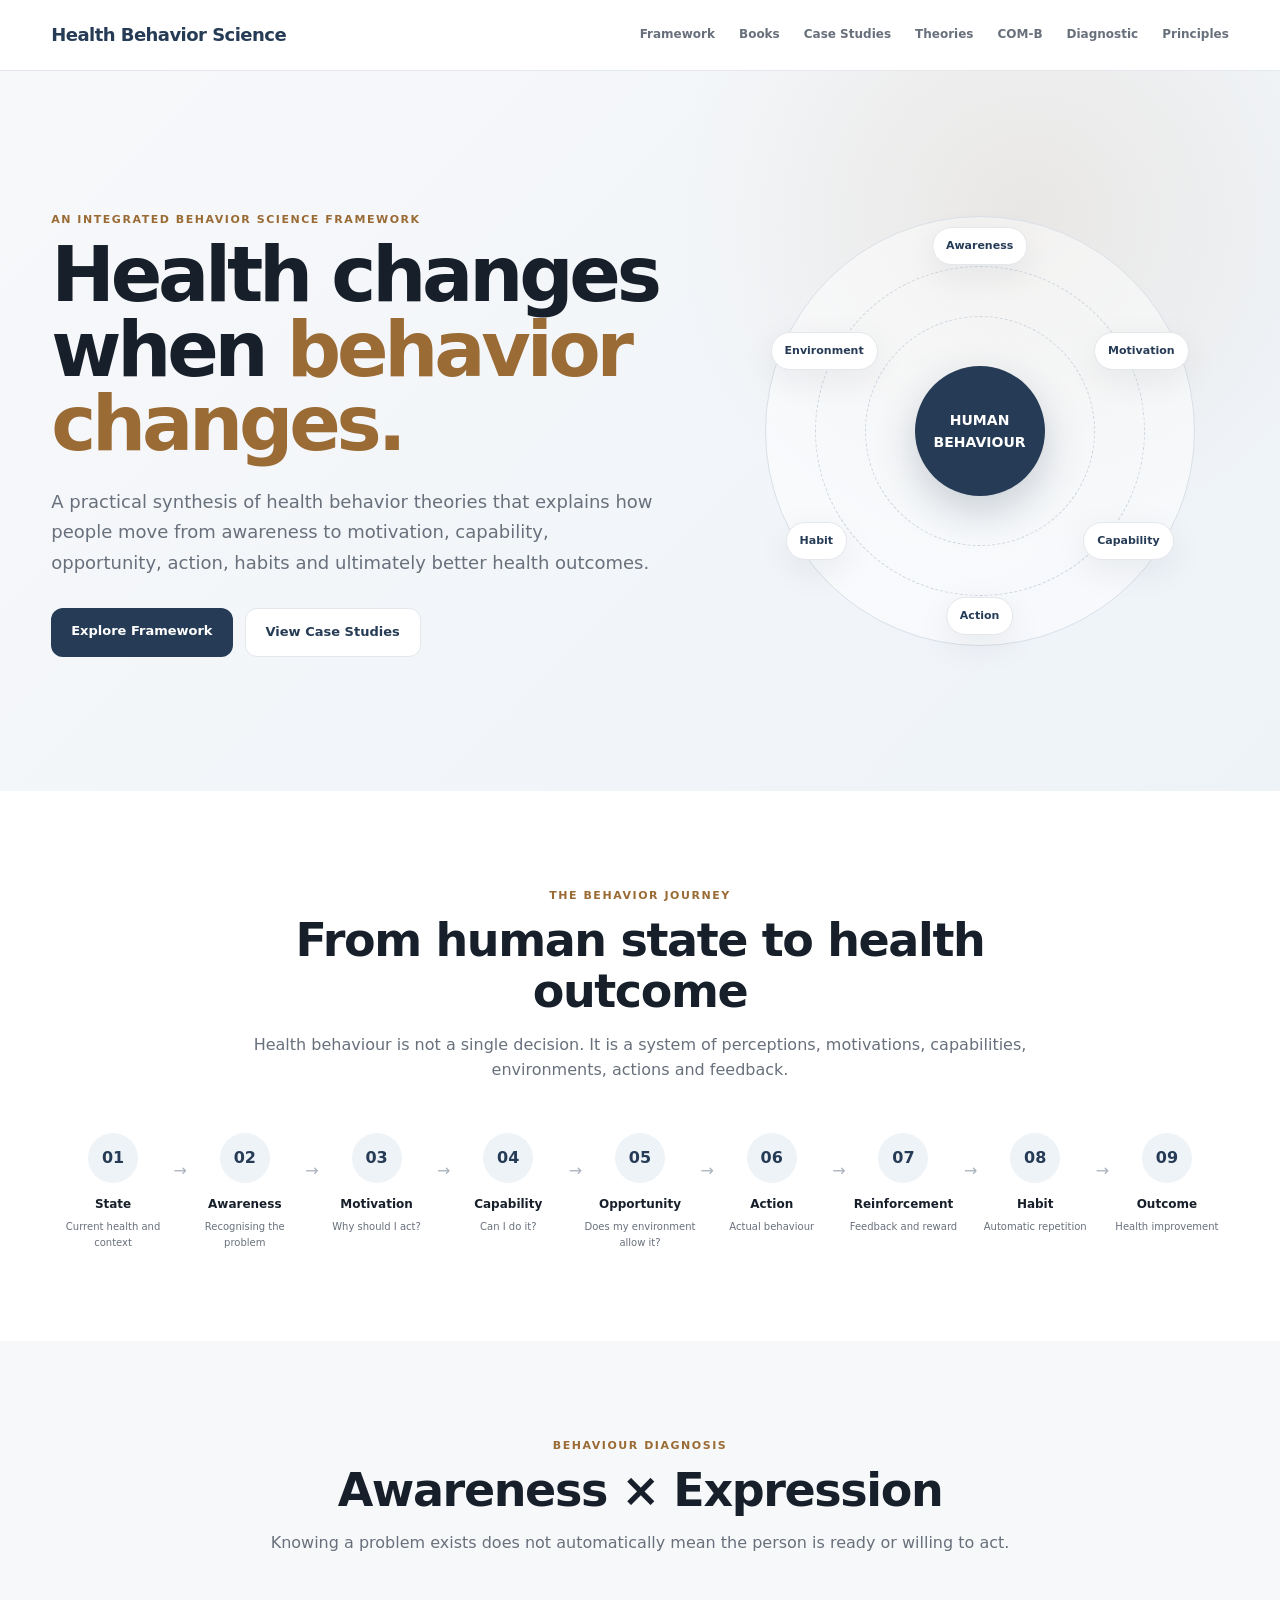
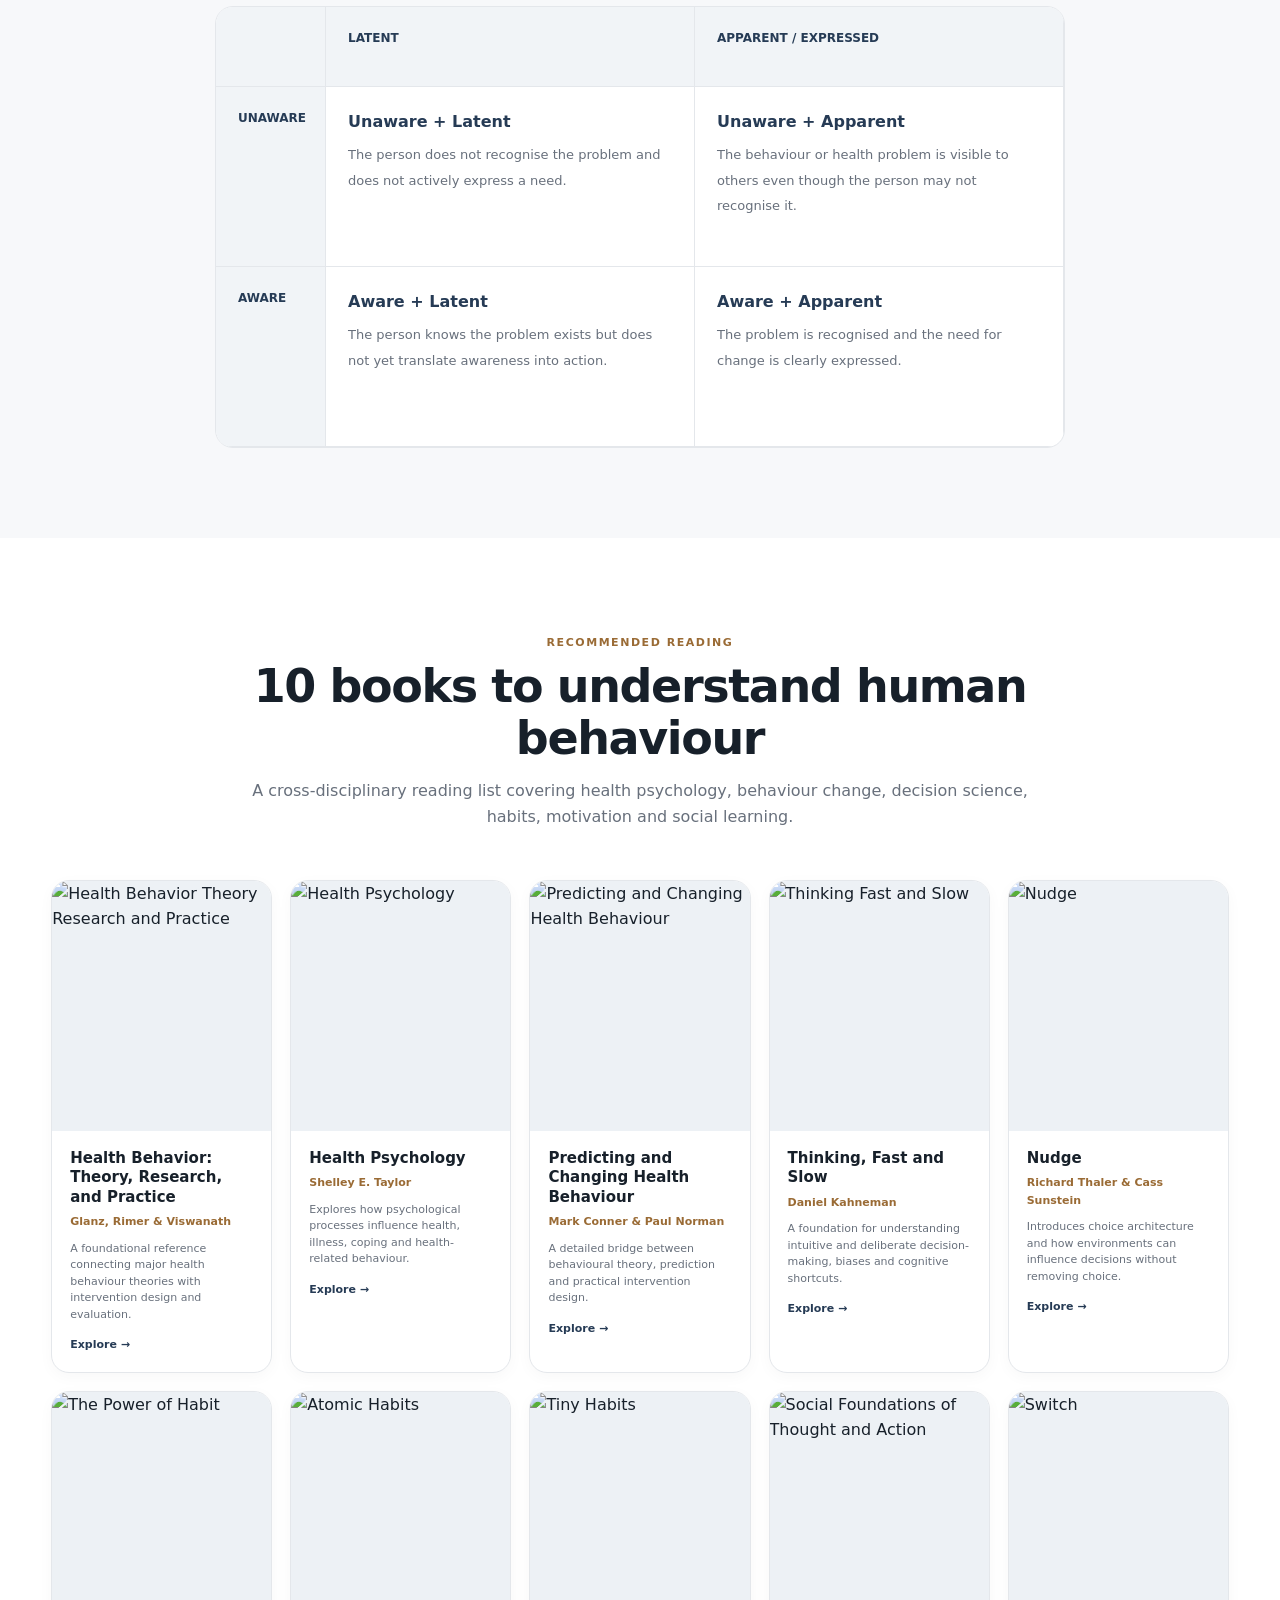
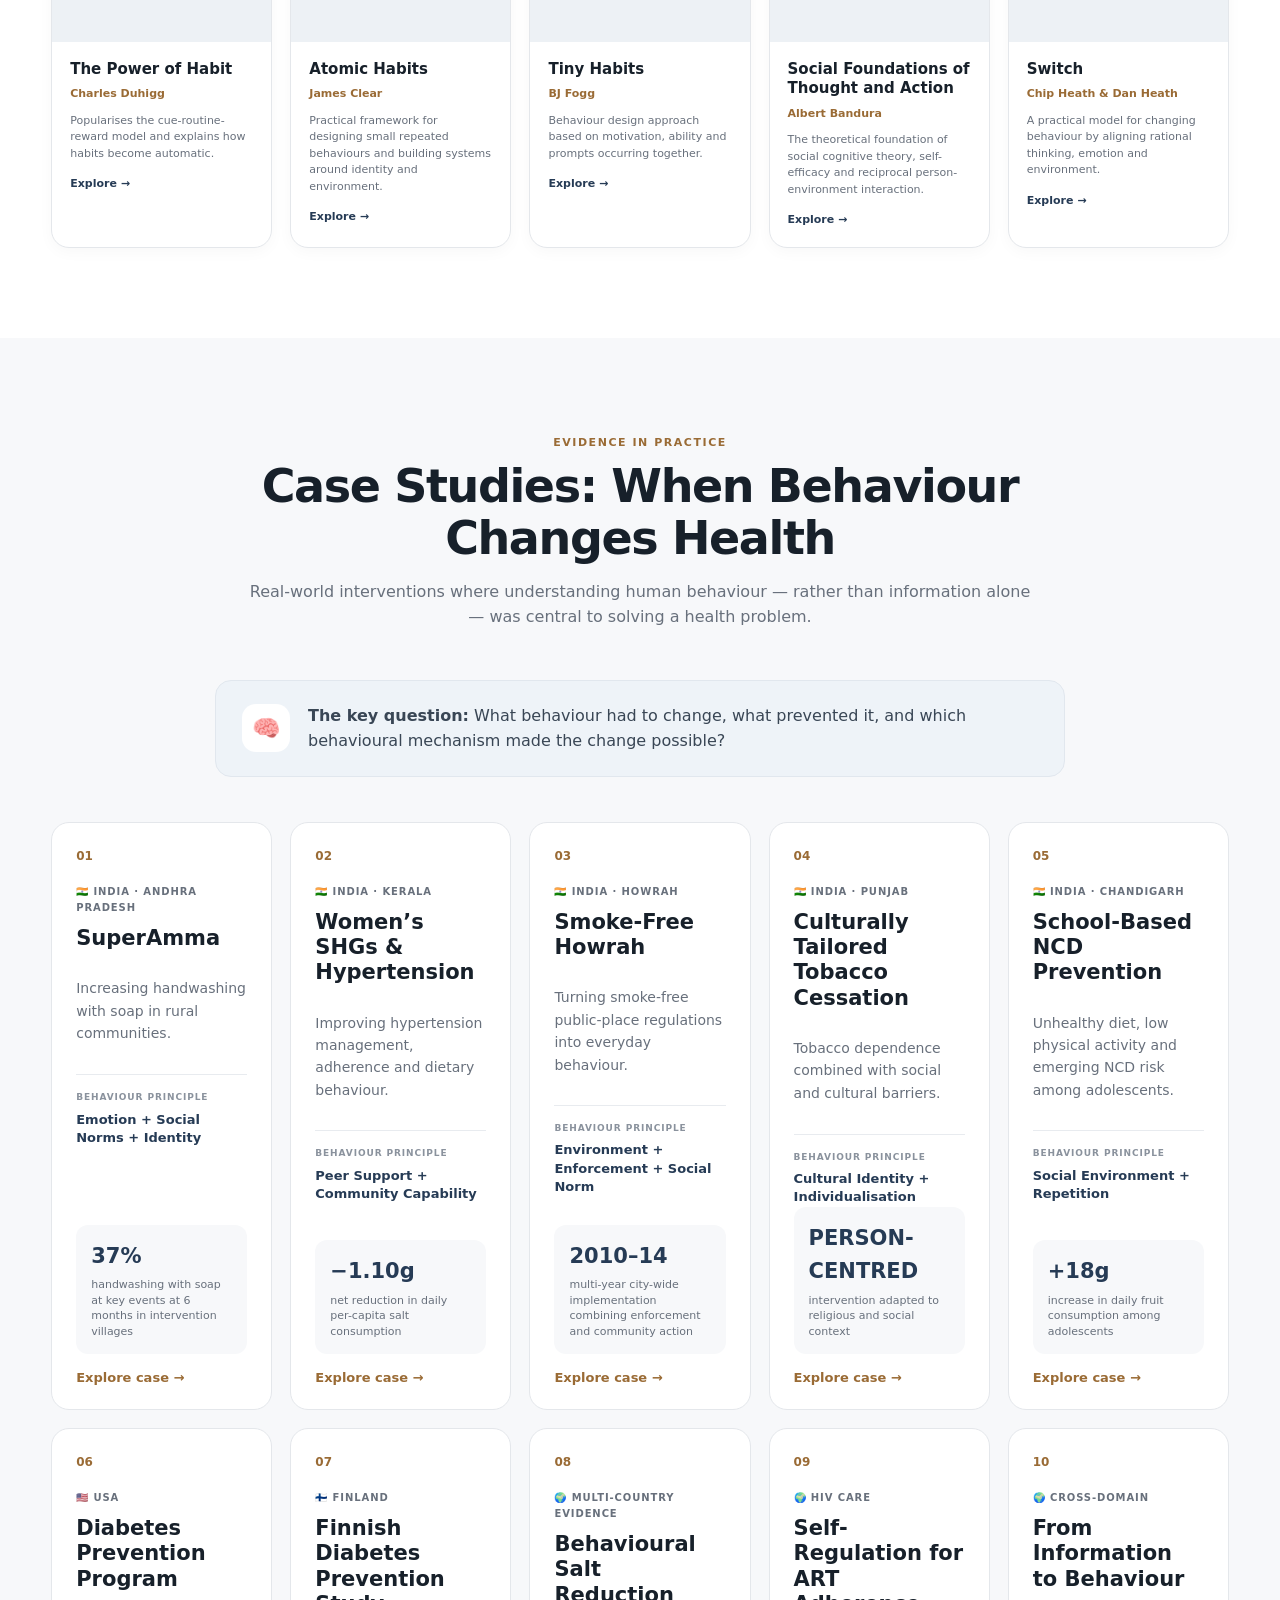
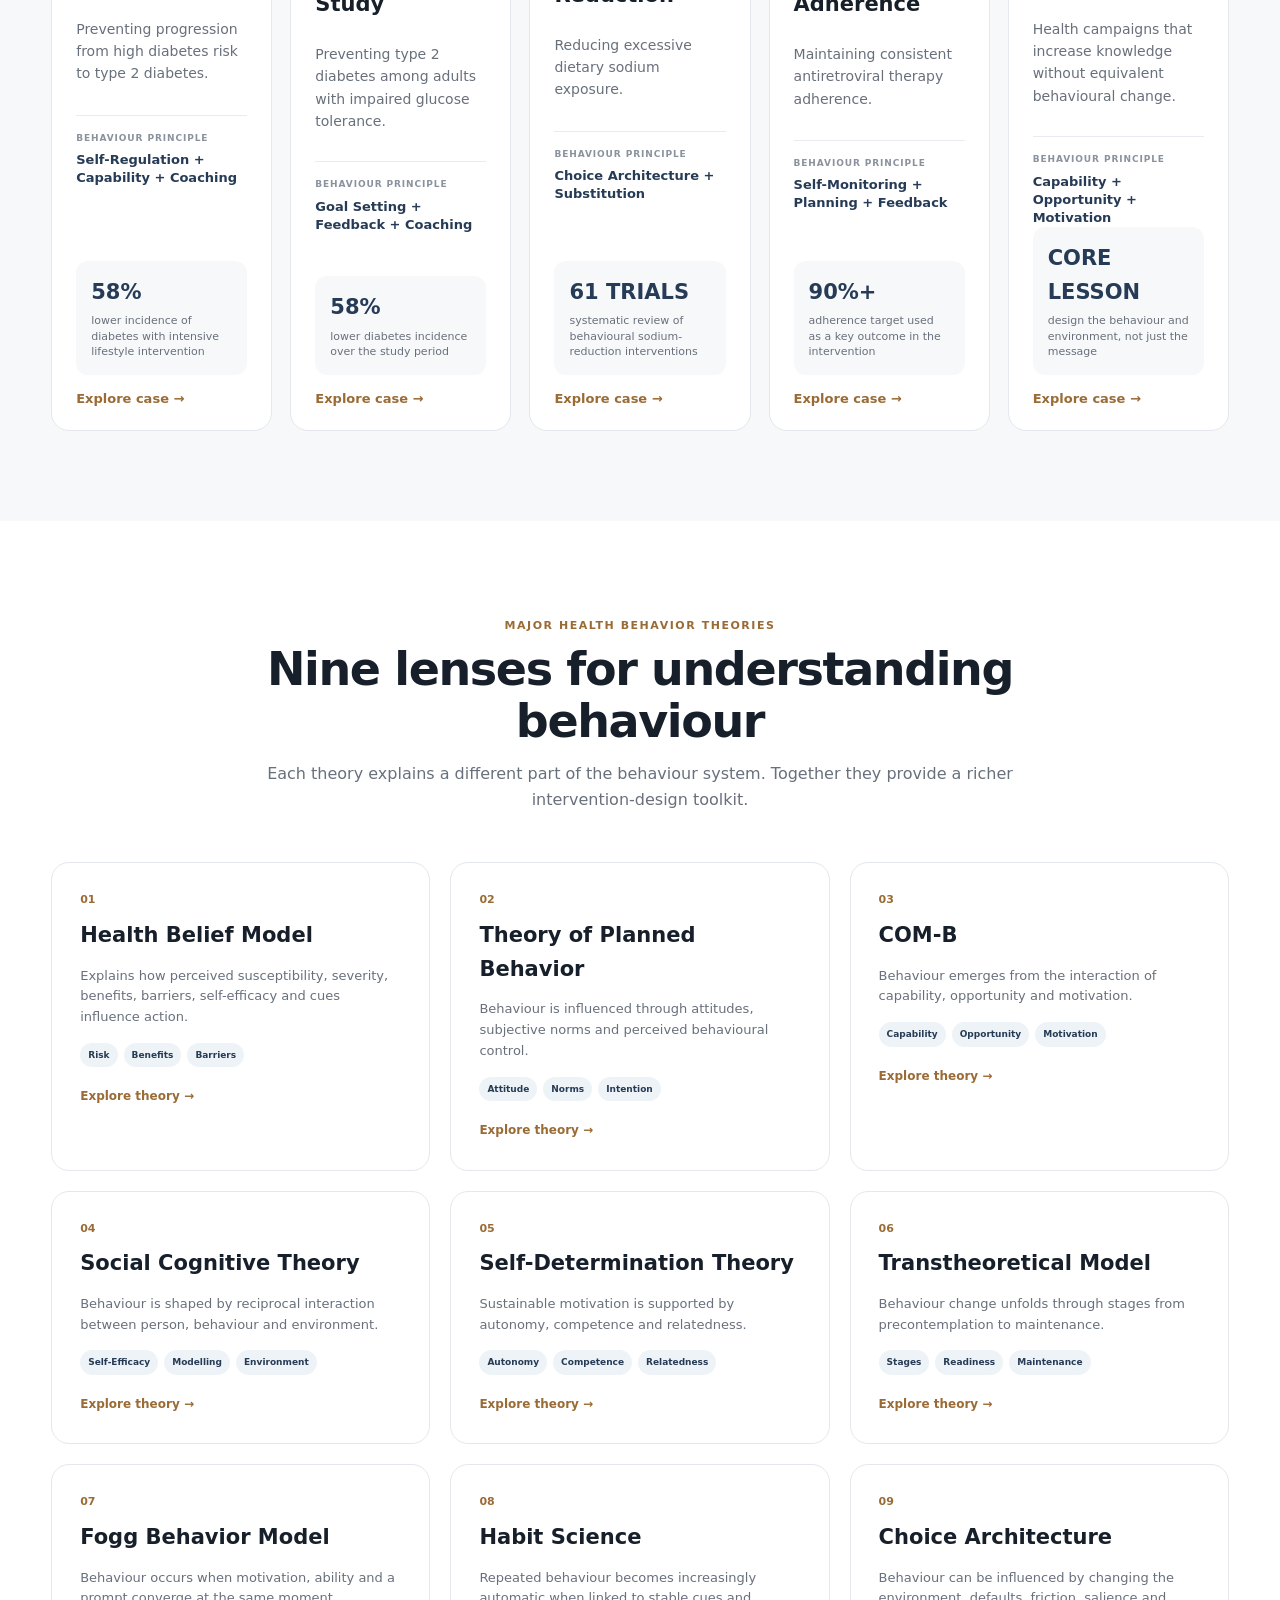
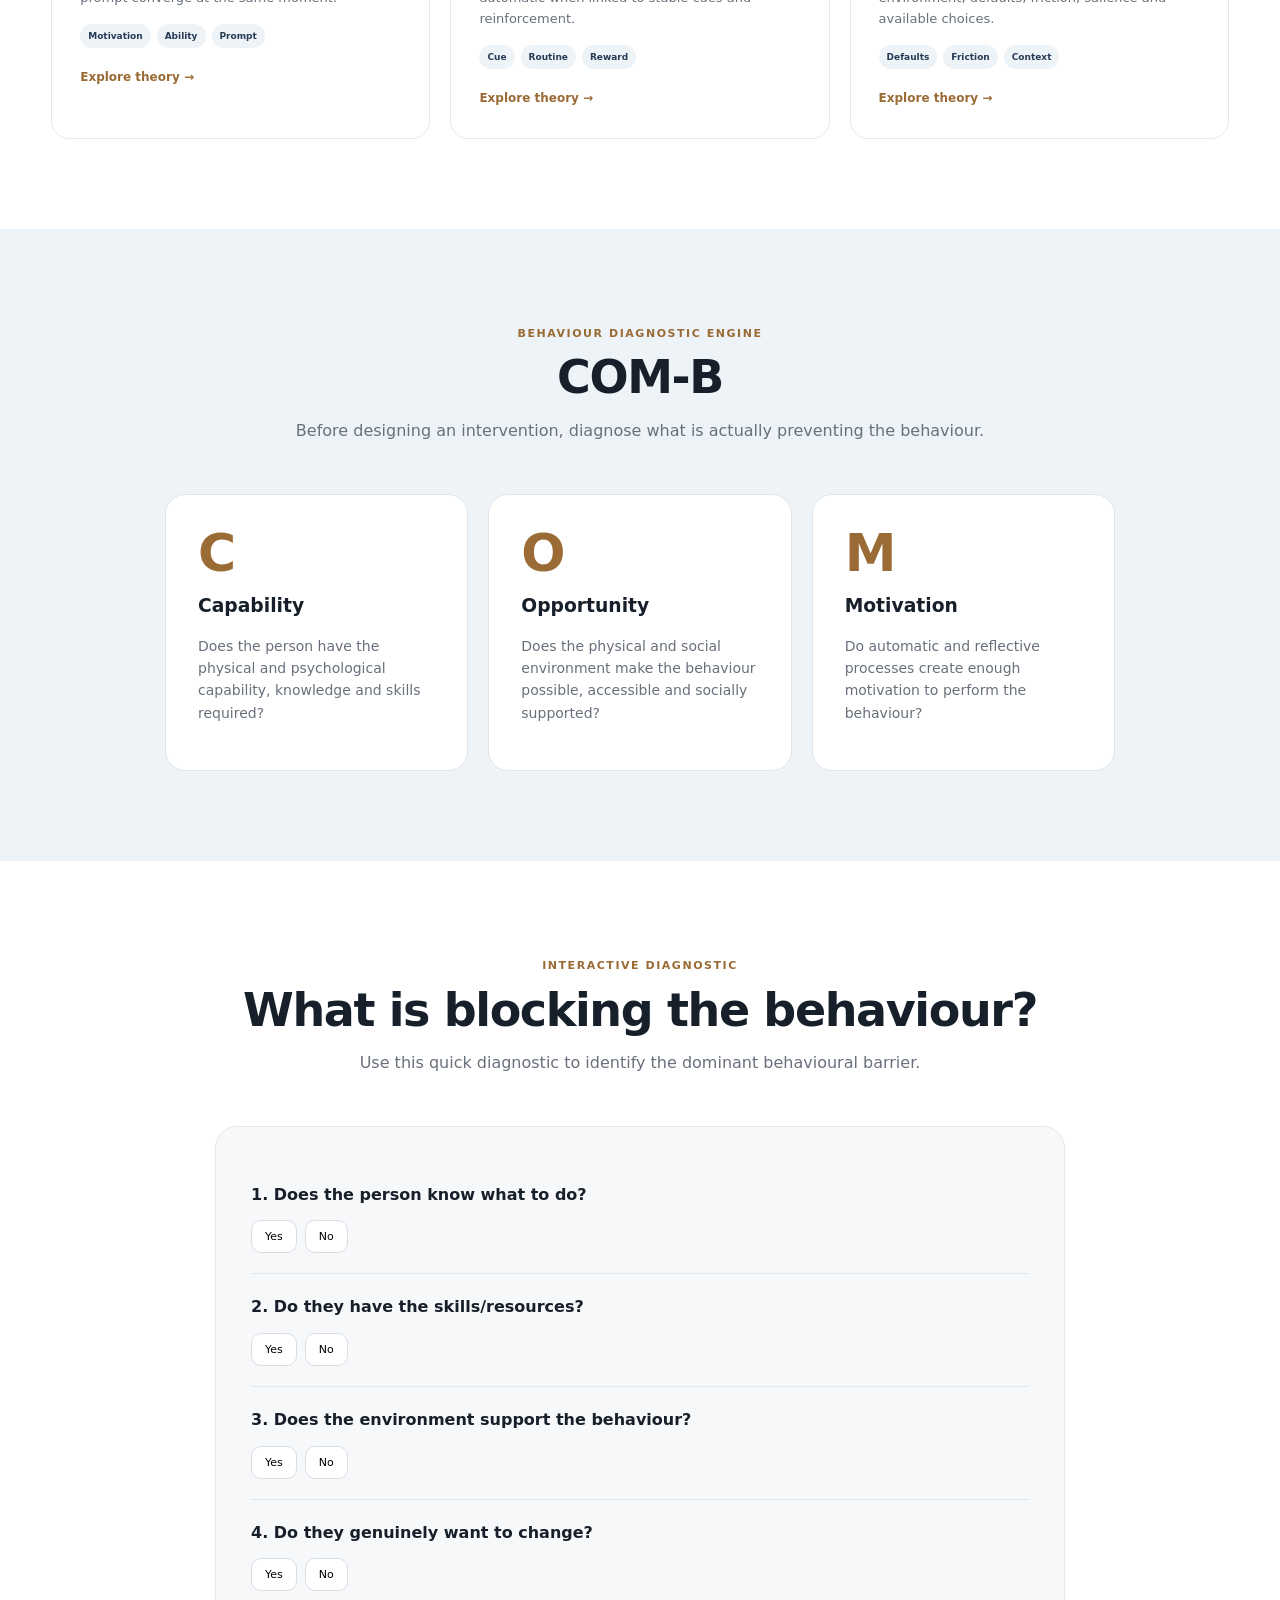
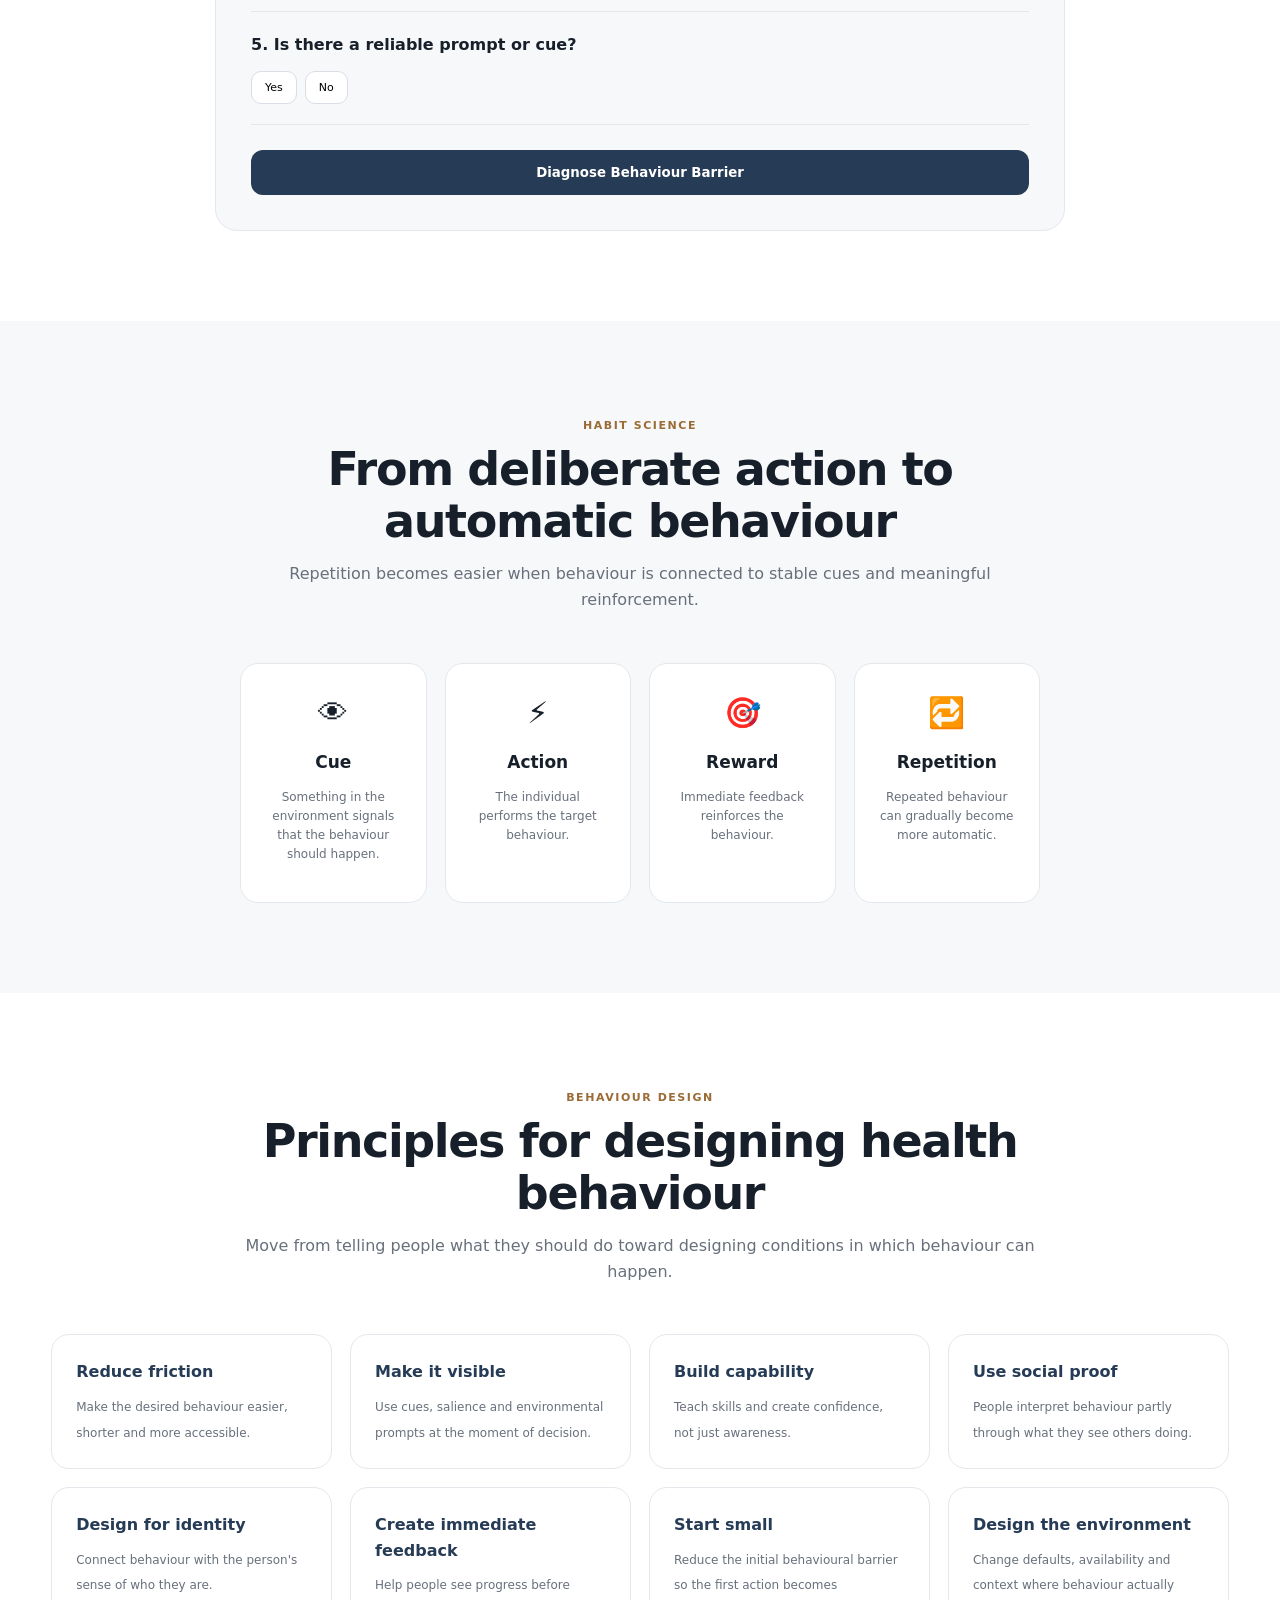
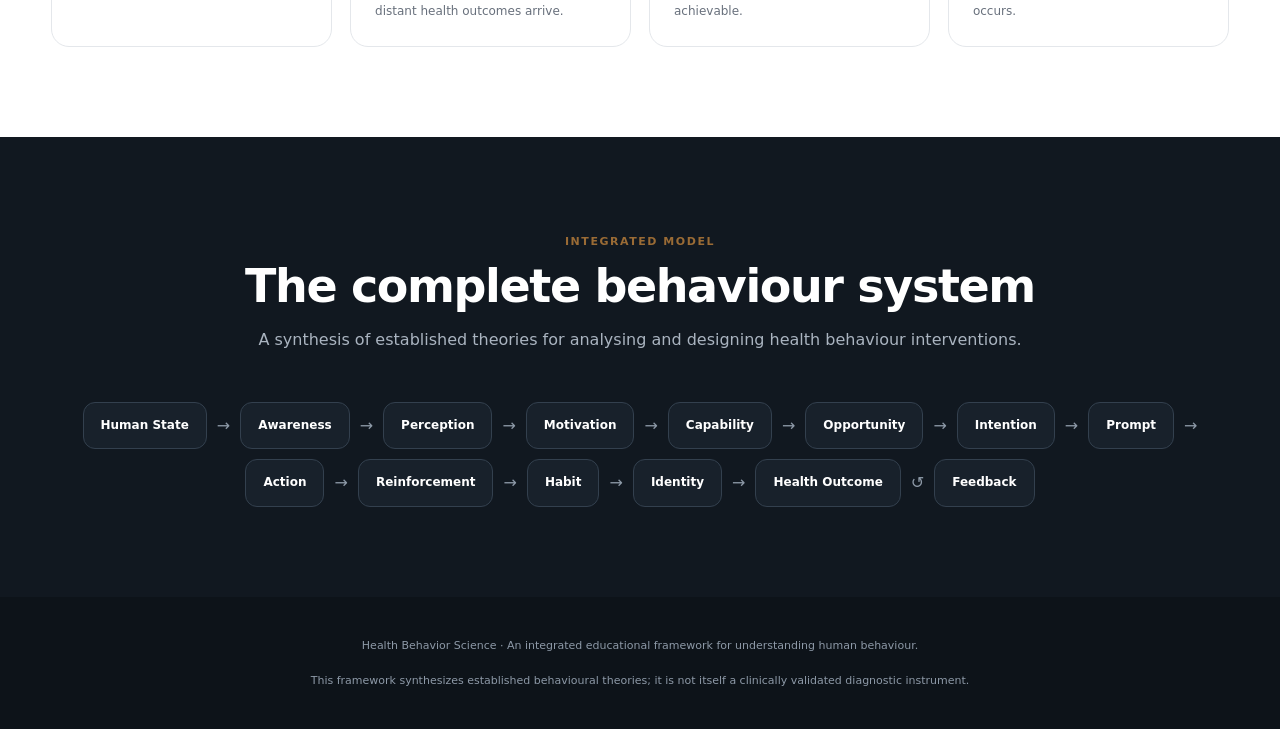
==== commit f67714f0: "Update index.html" ====
--- a/index.html
+++ b/index.html
@@ -1,3504 +1,3642 @@
 <!DOCTYPE html>
 <html lang="en">
-
 <head>
-
 <meta charset="UTF-8">
-
-<meta name="viewport"
-content="width=device-width, initial-scale=1.0">
-
-<title>
-Health Behavior Science Framework
-</title>
+<meta name="viewport" content="width=device-width, initial-scale=1.0">
+
+<title>Health Behavior Science</title>
 
 <meta name="description"
-content="An integrated framework combining health behavior theories, behavioral science, health psychology and behavior design.">
-
+content="An integrated health behavior science framework connecting awareness, motivation, capability, opportunity, action, habits and health outcomes.">
 
 <style>
 
-/* =========================================================
-   GLOBAL DESIGN SYSTEM
-========================================================= */
-
-:root{
-
+:root {
   --bg:#f7f8fa;
-
   --surface:#ffffff;
-
   --text:#17202a;
-
   --muted:#68707c;
-
   --line:#e4e7eb;
-
   --primary:#263b55;
-
   --secondary:#5b6f86;
-
   --soft:#eef3f8;
-
   --accent:#9a6b35;
-
   --dark:#111820;
-
+  --green:#496b5a;
   --radius:18px;
-
-  --shadow:
-    0 10px 35px rgba(20,30,40,.07);
-
-}
-
-
-*{
+  --shadow:0 10px 35px rgba(20,30,40,.07);
+}
+
+* {
   box-sizing:border-box;
 }
 
-
-html{
+html {
   scroll-behavior:smooth;
 }
 
-
-body{
-
+body {
   margin:0;
-
   font-family:
     Inter,
+    ui-sans-serif,
     system-ui,
     -apple-system,
     BlinkMacSystemFont,
     "Segoe UI",
     sans-serif;
-
   background:var(--bg);
-
   color:var(--text);
-
   line-height:1.6;
-
-}
-
-
-button{
+}
+
+a {
+  color:inherit;
+}
+
+button {
   font-family:inherit;
 }
 
-
-.container{
-
+.container {
   width:min(1180px,92%);
-
   margin:auto;
-
-}
-
-
-.eyebrow{
-
+}
+
+.section {
+  padding:90px 0;
+}
+
+.section-heading {
+  max-width:800px;
+  margin:0 auto 50px;
+  text-align:center;
+}
+
+.eyebrow {
+  display:inline-block;
+  margin-bottom:10px;
+  font-size:11px;
+  letter-spacing:.14em;
+  font-weight:900;
+  color:var(--accent);
+}
+
+.section-heading h2 {
+  margin:0 0 14px;
+  font-size:clamp(30px,4vw,46px);
+  line-height:1.12;
+  letter-spacing:-.03em;
+}
+
+.section-heading p {
+  margin:0;
+  color:var(--muted);
+  font-size:16px;
+}
+
+/* =========================
+   NAVIGATION
+========================= */
+
+.navbar {
+  position:sticky;
+  top:0;
+  z-index:1000;
+  background:rgba(255,255,255,.94);
+  backdrop-filter:blur(16px);
+  border-bottom:1px solid var(--line);
+}
+
+.nav-inner {
+  min-height:70px;
+  display:flex;
+  align-items:center;
+  justify-content:space-between;
+  gap:25px;
+}
+
+.brand {
+  font-weight:900;
+  color:var(--primary);
+  letter-spacing:-.03em;
+  font-size:18px;
+  white-space:nowrap;
+}
+
+.nav-links {
+  display:flex;
+  gap:24px;
+  align-items:center;
+  overflow-x:auto;
+}
+
+.nav-links a {
+  text-decoration:none;
+  font-size:12px;
+  font-weight:700;
+  color:var(--muted);
+  white-space:nowrap;
+}
+
+.nav-links a:hover {
+  color:var(--primary);
+}
+
+/* =========================
+   HERO
+========================= */
+
+.hero {
+  min-height:720px;
+  display:flex;
+  align-items:center;
+  background:
+    radial-gradient(circle at 80% 20%,rgba(154,107,53,.10),transparent 30%),
+    linear-gradient(135deg,#f7f8fa 0%,#eef3f8 100%);
+}
+
+.hero-grid {
+  display:grid;
+  grid-template-columns:1.1fr .9fr;
+  gap:70px;
+  align-items:center;
+}
+
+.hero h1 {
+  margin:0 0 25px;
+  font-size:clamp(45px,6vw,76px);
+  line-height:.98;
+  letter-spacing:-.055em;
+}
+
+.hero h1 span {
+  color:var(--accent);
+}
+
+.hero p {
+  color:var(--muted);
+  font-size:18px;
+  max-width:680px;
+  line-height:1.7;
+}
+
+.hero-actions {
+  display:flex;
+  flex-wrap:wrap;
+  gap:12px;
+  margin-top:30px;
+}
+
+.btn {
+  border:0;
+  padding:13px 20px;
+  border-radius:12px;
+  cursor:pointer;
+  text-decoration:none;
+  font-weight:800;
+  font-size:13px;
+}
+
+.btn-primary {
+  background:var(--primary);
+  color:white;
+}
+
+.btn-secondary {
+  background:white;
+  border:1px solid var(--line);
+  color:var(--primary);
+}
+
+.hero-visual {
+  position:relative;
+}
+
+.behavior-orbit {
+  width:min(430px,90vw);
+  height:430px;
+  margin:auto;
+  border-radius:50%;
+  border:1px solid #d9e0e8;
+  position:relative;
+  display:flex;
+  align-items:center;
+  justify-content:center;
+  background:rgba(255,255,255,.45);
+}
+
+.orbit-ring {
+  position:absolute;
+  border:1px dashed #ccd5df;
+  border-radius:50%;
+}
+
+.ring-1 {
+  width:330px;
+  height:330px;
+}
+
+.ring-2 {
+  width:230px;
+  height:230px;
+}
+
+.orbit-center {
+  width:130px;
+  height:130px;
+  border-radius:50%;
+  background:var(--primary);
+  color:white;
+  display:flex;
+  align-items:center;
+  justify-content:center;
+  text-align:center;
+  padding:20px;
+  font-size:14px;
+  font-weight:900;
+  box-shadow:0 15px 40px rgba(38,59,85,.22);
+}
+
+.orbit-node {
+  position:absolute;
+  padding:9px 13px;
+  border-radius:30px;
+  background:white;
+  border:1px solid var(--line);
+  box-shadow:var(--shadow);
+  font-size:11px;
+  font-weight:800;
+  color:var(--primary);
+}
+
+.node-1 { top:10px; left:50%; transform:translateX(-50%); }
+.node-2 { right:5px; top:115px; }
+.node-3 { right:20px; bottom:85px; }
+.node-4 { bottom:10px; left:50%; transform:translateX(-50%); }
+.node-5 { left:20px; bottom:85px; }
+.node-6 { left:5px; top:115px; }
+
+/* =========================
+   JOURNEY
+========================= */
+
+.journey {
+  background:white;
+}
+
+.journey-track {
+  display:grid;
+  grid-template-columns:repeat(9,1fr);
+  gap:8px;
+}
+
+.journey-step {
+  text-align:center;
+  position:relative;
+}
+
+.journey-step:not(:last-child)::after {
+  content:"→";
+  position:absolute;
+  right:-12px;
+  top:25px;
+  color:#aab3be;
+}
+
+.journey-icon {
+  width:50px;
+  height:50px;
+  border-radius:50%;
+  margin:auto auto 12px;
+  background:var(--soft);
+  color:var(--primary);
+  display:flex;
+  align-items:center;
+  justify-content:center;
+  font-weight:900;
+}
+
+.journey-step h4 {
+  margin:0 0 5px;
+  font-size:12px;
+}
+
+.journey-step p {
+  margin:0;
+  font-size:10px;
+  color:var(--muted);
+}
+
+/* =========================
+   AWARENESS MATRIX
+========================= */
+
+.matrix-wrap {
+  max-width:850px;
+  margin:auto;
+}
+
+.matrix {
+  display:grid;
+  grid-template-columns:110px 1fr 1fr;
+  grid-template-rows:80px 180px 180px;
+  border:1px solid var(--line);
+  border-radius:18px;
+  overflow:hidden;
+  background:white;
+}
+
+.matrix > div {
+  border-right:1px solid var(--line);
+  border-bottom:1px solid var(--line);
+  padding:22px;
+}
+
+.matrix .axis {
+  background:#f1f4f7;
+  font-weight:900;
+  font-size:12px;
+  color:var(--primary);
+}
+
+.matrix .cell {
+  transition:.2s ease;
+}
+
+.matrix .cell:hover {
+  background:#f8fafc;
+}
+
+.cell strong {
+  display:block;
+  margin-bottom:7px;
+  color:var(--primary);
+}
+
+.cell span {
+  color:var(--muted);
+  font-size:13px;
+}
+
+/* =========================
+   BOOKS
+========================= */
+
+.books-section {
+  background:#ffffff;
+}
+
+.books-grid {
+  display:grid;
+  grid-template-columns:repeat(5,1fr);
+  gap:18px;
+}
+
+.book-card {
+  background:white;
+  border:1px solid var(--line);
+  border-radius:18px;
+  overflow:hidden;
+  cursor:pointer;
+  transition:.2s ease;
+  box-shadow:0 4px 15px rgba(20,30,40,.03);
+}
+
+.book-card:hover {
+  transform:translateY(-5px);
+  box-shadow:var(--shadow);
+}
+
+.book-cover {
+  height:250px;
+  background:#edf1f5;
+  overflow:hidden;
+}
+
+.book-cover img {
+  width:100%;
+  height:100%;
+  object-fit:cover;
+}
+
+.book-info {
+  padding:18px;
+}
+
+.book-info h3 {
+  font-size:15px;
+  line-height:1.3;
+  margin:0 0 6px;
+}
+
+.book-author {
+  color:var(--accent);
+  font-size:11px;
+  font-weight:800;
+  margin-bottom:10px;
+}
+
+.book-info p {
+  font-size:11px;
+  color:var(--muted);
+  line-height:1.5;
+  margin:0;
+}
+
+.book-explore {
+  margin-top:13px;
+  display:block;
+  color:var(--primary);
+  font-size:11px;
+  font-weight:900;
+}
+
+/* =========================
+   CASE STUDIES
+========================= */
+
+.cases-section {
+  background:#f7f8fa;
+}
+
+.case-intro {
+  max-width:850px;
+  margin:0 auto 45px;
+  padding:22px 26px;
+  background:#eef3f8;
+  border:1px solid #e1e7ee;
+  border-radius:16px;
+  display:flex;
+  align-items:center;
+  gap:18px;
+  color:#394655;
+}
+
+.case-intro-icon {
+  width:48px;
+  height:48px;
+  border-radius:14px;
+  background:#fff;
+  display:flex;
+  align-items:center;
+  justify-content:center;
+  font-size:23px;
+  flex-shrink:0;
+}
+
+.cases-grid {
+  display:grid;
+  grid-template-columns:repeat(5,1fr);
+  gap:18px;
+}
+
+.case-card {
+  position:relative;
+  background:#fff;
+  border:1px solid var(--line);
+  border-radius:18px;
+  padding:24px;
+  min-height:390px;
+  display:flex;
+  flex-direction:column;
+  cursor:pointer;
+  transition:.2s ease;
+}
+
+.case-card:hover {
+  transform:translateY(-5px);
+  box-shadow:var(--shadow);
+  border-color:#c8d2dc;
+}
+
+.case-number {
+  font-size:12px;
+  font-weight:800;
+  color:var(--accent);
+  margin-bottom:18px;
+}
+
+.case-country {
+  font-size:10px;
+  font-weight:800;
+  letter-spacing:.09em;
+  color:var(--muted);
+  margin-bottom:10px;
+}
+
+.case-card h3 {
+  font-size:21px;
+  line-height:1.2;
+  margin:0 0 12px;
+}
+
+.case-problem {
+  color:var(--muted);
+  font-size:14px;
+  line-height:1.6;
+  min-height:68px;
+}
+
+.case-principle {
+  margin-top:15px;
+  padding-top:15px;
+  border-top:1px solid #e8ebef;
+}
+
+.case-principle span {
+  display:block;
+  font-size:9px;
+  letter-spacing:.1em;
+  font-weight:800;
+  color:#8a929d;
+  margin-bottom:6px;
+}
+
+.case-principle strong {
+  display:block;
+  font-size:13px;
+  line-height:1.4;
+  color:var(--primary);
+}
+
+.case-result {
+  margin-top:auto;
+  padding:15px;
+  border-radius:12px;
+  background:#f7f8fa;
+  display:flex;
+  flex-direction:column;
+  gap:4px;
+}
+
+.case-result b {
+  font-size:21px;
+  color:var(--primary);
+}
+
+.case-result span {
+  font-size:11px;
+  line-height:1.4;
+  color:var(--muted);
+}
+
+.case-link {
+  margin-top:16px;
+  border:0;
+  background:transparent;
+  padding:0;
+  text-align:left;
+  color:var(--accent);
+  font-weight:800;
+  cursor:pointer;
+  font-size:13px;
+}
+
+/* =========================
+   THEORY CARDS
+========================= */
+
+.theories-section {
+  background:white;
+}
+
+.theory-grid {
+  display:grid;
+  grid-template-columns:repeat(3,1fr);
+  gap:20px;
+}
+
+.theory-card {
+  padding:28px;
+  border:1px solid var(--line);
+  background:white;
+  border-radius:18px;
+  transition:.2s ease;
+}
+
+.theory-card:hover {
+  transform:translateY(-4px);
+  box-shadow:var(--shadow);
+}
+
+.theory-number {
+  font-size:11px;
+  color:var(--accent);
+  font-weight:900;
+}
+
+.theory-card h3 {
+  margin:10px 0;
+  font-size:21px;
+}
+
+.theory-card p {
+  color:var(--muted);
+  font-size:13px;
+  line-height:1.6;
+}
+
+.theory-tags {
+  display:flex;
+  flex-wrap:wrap;
+  gap:6px;
+  margin:15px 0;
+}
+
+.tag {
+  background:var(--soft);
+  color:var(--primary);
+  border-radius:30px;
+  padding:5px 8px;
+  font-size:9px;
+  font-weight:800;
+}
+
+.explore-btn {
+  border:0;
+  background:transparent;
+  color:var(--accent);
+  font-weight:900;
+  cursor:pointer;
+  padding:0;
+  font-size:12px;
+}
+
+/* =========================
+   COM-B
+========================= */
+
+.comb-section {
+  background:#eef3f8;
+}
+
+.comb-grid {
+  display:grid;
+  grid-template-columns:repeat(3,1fr);
+  gap:20px;
+  max-width:950px;
+  margin:auto;
+}
+
+.comb-card {
+  background:white;
+  border-radius:20px;
+  padding:32px;
+  border:1px solid #dfe5eb;
+}
+
+.comb-letter {
+  font-size:52px;
+  font-weight:900;
+  color:var(--accent);
+  line-height:1;
+}
+
+.comb-card h3 {
+  margin:12px 0;
+}
+
+.comb-card p {
+  color:var(--muted);
+  font-size:14px;
+}
+
+/* =========================
+   DIAGNOSTIC
+========================= */
+
+.diagnostic-section {
+  background:white;
+}
+
+.diagnostic-box {
+  max-width:850px;
+  margin:auto;
+  background:#f7f8fa;
+  border:1px solid var(--line);
+  border-radius:22px;
+  padding:35px;
+}
+
+.question {
+  padding:20px 0;
+  border-bottom:1px solid var(--line);
+}
+
+.question:last-child {
+  border-bottom:0;
+}
+
+.question h4 {
+  margin:0 0 13px;
+}
+
+.option-row {
+  display:flex;
+  flex-wrap:wrap;
+  gap:8px;
+}
+
+.option {
+  border:1px solid #d9dee5;
+  background:white;
+  padding:9px 13px;
+  border-radius:10px;
+  cursor:pointer;
+  font-size:11px;
+}
+
+.option.selected {
+  background:var(--primary);
+  color:white;
+  border-color:var(--primary);
+}
+
+.diagnose-btn {
+  margin-top:25px;
+  width:100%;
+  padding:15px;
+  border:0;
+  border-radius:12px;
+  background:var(--primary);
+  color:white;
+  font-weight:900;
+  cursor:pointer;
+}
+
+.result-box {
+  display:none;
+  margin-top:25px;
+  padding:22px;
+  border-radius:15px;
+  background:#eef3f8;
+}
+
+.result-box h3 {
+  margin-top:0;
+}
+
+/* =========================
+   HABIT LOOP
+========================= */
+
+.habit-section {
+  background:#f7f8fa;
+}
+
+.habit-loop {
+  max-width:800px;
+  margin:auto;
+  display:grid;
+  grid-template-columns:repeat(4,1fr);
+  gap:18px;
+}
+
+.habit-card {
+  background:white;
+  border:1px solid var(--line);
+  border-radius:18px;
+  padding:25px;
+  text-align:center;
+}
+
+.habit-icon {
+  font-size:30px;
+  margin-bottom:12px;
+}
+
+.habit-card h3 {
+  font-size:17px;
+  margin:0 0 8px;
+}
+
+.habit-card p {
+  font-size:12px;
+  color:var(--muted);
+}
+
+/* =========================
+   PRINCIPLES
+========================= */
+
+.principles-section {
+  background:white;
+}
+
+.principles-grid {
+  display:grid;
+  grid-template-columns:repeat(4,1fr);
+  gap:18px;
+}
+
+.principle {
+  padding:24px;
+  border:1px solid var(--line);
+  border-radius:18px;
+}
+
+.principle strong {
+  display:block;
+  margin-bottom:8px;
+  color:var(--primary);
+}
+
+.principle span {
+  color:var(--muted);
+  font-size:12px;
+}
+
+/* =========================
+   INTEGRATED MODEL
+========================= */
+
+.integrated-section {
+  background:var(--dark);
+  color:white;
+}
+
+.integrated-section .section-heading p {
+  color:#aab4c0;
+}
+
+.integrated-flow {
+  display:flex;
+  flex-wrap:wrap;
+  align-items:center;
+  justify-content:center;
+  gap:10px;
+}
+
+.flow-node {
+  padding:13px 17px;
+  border:1px solid #33404e;
+  background:#18212b;
+  border-radius:12px;
+  font-size:12px;
+  font-weight:800;
+}
+
+.flow-arrow {
+  color:#8d99a7;
+}
+
+/* =========================
+   FOOTER
+========================= */
+
+footer {
+  padding:40px 0;
+  background:#0d1319;
+  color:#8d99a7;
+  text-align:center;
+  font-size:11px;
+}
+
+/* =========================
+   MODALS
+========================= */
+
+.modal {
+  position:fixed;
+  inset:0;
+  background:rgba(10,16,22,.72);
+  backdrop-filter:blur(7px);
+  display:none;
+  align-items:center;
+  justify-content:center;
+  padding:25px;
+  z-index:3000;
+}
+
+.modal.active {
+  display:flex;
+}
+
+.modal-content {
+  width:min(900px,100%);
+  max-height:90vh;
+  overflow-y:auto;
+  background:white;
+  border-radius:24px;
+  padding:40px;
+  position:relative;
+  box-shadow:0 30px 80px rgba(0,0,0,.25);
+}
+
+.modal-close {
+  position:absolute;
+  right:20px;
+  top:15px;
+  width:40px;
+  height:40px;
+  border-radius:50%;
+  border:0;
+  background:#f1f3f5;
+  font-size:25px;
+  cursor:pointer;
+}
+
+.modal-header {
+  padding-right:40px;
+  margin-bottom:30px;
+}
+
+.modal-header h2 {
+  margin:7px 0 10px;
+  font-size:34px;
+}
+
+.modal-header p {
+  color:var(--muted);
+}
+
+.detail-grid {
+  display:grid;
+  grid-template-columns:1fr 1fr;
+  gap:16px;
+}
+
+.detail {
+  background:#f7f8fa;
+  border:1px solid #e5e8ec;
+  border-radius:14px;
+  padding:20px;
+}
+
+.detail-label {
+  display:block;
+  font-size:9px;
+  font-weight:900;
+  letter-spacing:.1em;
+  color:#8a929d;
+  margin-bottom:7px;
+}
+
+.detail p {
+  margin:0;
+  font-size:13px;
+  line-height:1.65;
+  color:#414b57;
+}
+
+/* Book modal */
+
+.book-modal-layout {
+  display:grid;
+  grid-template-columns:220px 1fr;
+  gap:30px;
+}
+
+.book-modal-cover {
+  width:100%;
+  border-radius:12px;
+  box-shadow:var(--shadow);
+}
+
+.book-modal-content h2 {
+  margin:5px 0 5px;
+}
+
+.book-modal-author {
+  color:var(--accent);
+  font-weight:800;
+  font-size:13px;
+  margin-bottom:20px;
+}
+
+.book-modal-content p {
+  color:var(--muted);
+  font-size:14px;
+  line-height:1.7;
+}
+
+/* Case modal */
+
+.case-modal-content {
+  max-width:900px;
+}
+
+.case-modal-header {
+  padding-right:30px;
+  margin-bottom:30px;
+}
+
+.case-modal-header h2 {
+  margin:8px 0 10px;
+  font-size:34px;
+  line-height:1.15;
+}
+
+.case-modal-header p {
+  color:var(--muted);
+  font-size:16px;
+}
+
+.case-modal-grid {
+  display:grid;
+  grid-template-columns:1fr 1fr;
+  gap:16px;
+}
+
+.case-detail {
+  padding:20px;
+  background:#f7f8fa;
+  border:1px solid #e5e8ec;
+  border-radius:14px;
+}
+
+.case-detail p {
+  margin:8px 0 0;
+  color:#414b57;
+  line-height:1.65;
+  font-size:14px;
+}
+
+.insight-box {
+  background:#eef3f8;
+  border-color:#d9e1e9;
+}
+
+.insight-box p {
+  color:var(--primary);
+  font-weight:600;
+}
+
+.case-source {
+  margin-top:25px;
+  padding-top:20px;
+  border-top:1px solid var(--line);
+  display:flex;
+  justify-content:space-between;
+  align-items:center;
+  gap:15px;
+}
+
+.case-source span {
+  font-size:10px;
+  color:#8a929d;
   text-transform:uppercase;
-
-  letter-spacing:2px;
-
-  font-size:12px;
-
+  letter-spacing:.08em;
   font-weight:800;
-
+}
+
+.case-source a {
   color:var(--accent);
-
-}
-
-
-/* =========================================================
-   NAVIGATION
-========================================================= */
-
-nav{
-
-  position:sticky;
-
-  top:0;
-
-  z-index:100;
-
-  background:
-    rgba(255,255,255,.94);
-
-  backdrop-filter:blur(14px);
-
-  border-bottom:
-    1px solid var(--line);
-
-}
-
-
-.nav-inner{
-
-  height:66px;
-
-  display:flex;
-
-  align-items:center;
-
-  justify-content:space-between;
-
-}
-
-
-.logo{
-
   font-weight:800;
-
-  letter-spacing:-.4px;
-
-}
-
-
-.logo span{
-
-  color:var(--accent);
-
-}
-
-
-.nav-links{
-
-  display:flex;
-
-  gap:22px;
-
-  font-size:14px;
-
-  color:var(--muted);
-
-}
-
-
-.nav-links a{
-
   text-decoration:none;
-
-  color:inherit;
-
-}
-
-
-.nav-links a:hover{
-
-  color:var(--text);
-
-}
-
-
-/* =========================================================
-   HERO
-========================================================= */
-
-.hero{
-
-  padding:
-    90px 0 65px;
-
-  background:
-
-    radial-gradient(
-      circle at 80% 20%,
-      #e7edf4 0,
-      transparent 35%
-    ),
-
-    linear-gradient(
-      180deg,
-      #fff,
-      #f7f8fa
-    );
-
-}
-
-
-.hero h1{
-
-  max-width:900px;
-
-  font-size:
-    clamp(40px,6vw,76px);
-
-  line-height:1.02;
-
-  letter-spacing:-3px;
-
-  margin:18px 0;
-
-}
-
-
-.hero p{
-
-  max-width:760px;
-
-  font-size:19px;
-
-  color:var(--muted);
-
-}
-
-
-.hero-equation{
-
-  margin-top:35px;
-
-  padding:22px;
-
-  border:
-    1px solid var(--line);
-
-  background:#fff;
-
-  border-radius:16px;
-
-  font-weight:700;
-
-  font-size:18px;
-
-  box-shadow:var(--shadow);
-
-}
-
-
-/* =========================================================
-   SECTIONS
-========================================================= */
-
-section{
-
-  padding:75px 0;
-
-}
-
-
-.section-header{
-
-  max-width:800px;
-
-  margin-bottom:35px;
-
-}
-
-
-.section-header h2{
-
-  font-size:38px;
-
-  letter-spacing:-1.5px;
-
-  margin:8px 0;
-
-}
-
-
-.section-header p{
-
-  color:var(--muted);
-
-}
-
-
-/* =========================================================
-   BOOK SECTION
-========================================================= */
-
-.books-section{
-
-  background:#ffffff;
-
-}
-
-
-.books-grid{
-
-  display:grid;
-
-  grid-template-columns:
-    repeat(5,1fr);
-
-  gap:18px;
-
-}
-
-
-.book-card{
-
-  background:#fff;
-
-  border:
-    1px solid var(--line);
-
-  border-radius:18px;
-
-  overflow:hidden;
-
-  box-shadow:var(--shadow);
-
-  transition:
-    transform .2s ease,
-    box-shadow .2s ease;
-
-  cursor:pointer;
-
-}
-
-
-.book-card:hover{
-
-  transform:
-    translateY(-5px);
-
-  box-shadow:
-    0 18px 45px
-    rgba(20,30,40,.12);
-
-}
-
-
-.book-cover{
-
-  height:270px;
-
-  background:#edf0f3;
-
-  display:flex;
-
-  align-items:center;
-
-  justify-content:center;
-
-  overflow:hidden;
-
-}
-
-
-.book-cover img{
-
-  width:100%;
-
-  height:100%;
-
-  object-fit:cover;
-
-}
-
-
-.book-info{
-
-  padding:18px;
-
-}
-
-
-.book-info h3{
-
-  font-size:17px;
-
-  line-height:1.25;
-
-  margin:
-    0 0 6px;
-
-}
-
-
-.book-author{
-
-  font-size:13px;
-
-  color:var(--accent);
-
-  font-weight:700;
-
-  margin-bottom:9px;
-
-}
-
-
-.book-description{
-
-  font-size:13px;
-
-  line-height:1.45;
-
-  color:var(--muted);
-
-  margin:0;
-
-}
-
-
-.book-more{
-
-  margin-top:13px;
-
-  font-size:12px;
-
-  font-weight:800;
-
-  color:var(--primary);
-
-}
-
-
-/* =========================================================
-   BOOK MODAL
-========================================================= */
-
-.book-modal{
-
-  display:none;
-
-  position:fixed;
-
-  inset:0;
-
-  z-index:1100;
-
-  background:
-    rgba(10,16,22,.78);
-
-  backdrop-filter:
-    blur(8px);
-
-  padding:20px;
-
-  overflow-y:auto;
-
-}
-
-
-.book-modal.active{
-
-  display:flex;
-
-  align-items:center;
-
-  justify-content:center;
-
-}
-
-
-.book-modal-content{
-
-  width:min(800px,100%);
-
-  background:#fff;
-
-  border-radius:24px;
-
-  overflow:hidden;
-
-  box-shadow:
-    0 30px 100px
-    rgba(0,0,0,.35);
-
-  position:relative;
-
-}
-
-
-.book-modal-grid{
-
-  display:grid;
-
-  grid-template-columns:
-    280px 1fr;
-
-}
-
-
-.book-modal-cover{
-
-  background:#eef1f4;
-
-  min-height:430px;
-
-}
-
-
-.book-modal-cover img{
-
-  width:100%;
-
-  height:100%;
-
-  object-fit:cover;
-
-}
-
-
-.book-modal-info{
-
-  padding:40px;
-
-}
-
-
-.book-modal-info h2{
-
-  font-size:34px;
-
-  line-height:1.1;
-
-  letter-spacing:-1px;
-
-  margin:
-    8px 0 8px;
-
-}
-
-
-.book-modal-author{
-
-  color:var(--accent);
-
-  font-weight:800;
-
-}
-
-
-.book-modal-description{
-
-  margin-top:25px;
-
-  color:var(--muted);
-
-}
-
-
-.book-modal-why{
-
-  margin-top:25px;
-
-  padding:20px;
-
-  background:var(--soft);
-
-  border-radius:13px;
-
-}
-
-
-.book-modal-why strong{
-
-  display:block;
-
-  margin-bottom:6px;
-
-}
-
-
-.close-book{
-
-  position:absolute;
-
-  right:18px;
-
-  top:18px;
-
-  width:40px;
-
-  height:40px;
-
-  border:none;
-
-  border-radius:50%;
-
-  background:#eef1f4;
-
-  font-size:22px;
-
-  cursor:pointer;
-
-  z-index:2;
-
-}
-
-
-/* =========================================================
-   CORE FLOW
-========================================================= */
-
-.flow{
-
-  display:grid;
-
-  grid-template-columns:
-    repeat(5,1fr);
-
-  gap:10px;
-
-}
-
-
-.flow-step{
-
-  padding:22px 16px;
-
-  min-height:135px;
-
-  border:
-    1px solid var(--line);
-
-  border-radius:15px;
-
-  background:#fff;
-
-  box-shadow:var(--shadow);
-
-}
-
-
-.flow-step strong{
-
-  display:block;
-
-  font-size:15px;
-
-  margin-bottom:7px;
-
-}
-
-
-.flow-step span{
-
-  font-size:13px;
-
-  color:var(--muted);
-
-}
-
-
-.flow-number{
-
-  font-size:12px;
-
-  font-weight:800;
-
-  color:var(--accent);
-
-}
-
-
-/* =========================================================
-   AWARENESS MATRIX
-========================================================= */
-
-.matrix{
-
-  display:grid;
-
-  grid-template-columns:
-    150px 1fr 1fr;
-
-  border:
-    1px solid var(--line);
-
-  border-radius:18px;
-
-  overflow:hidden;
-
-  background:#fff;
-
-}
-
-
-.matrix > div{
-
-  padding:25px;
-
-  border-right:
-    1px solid var(--line);
-
-  border-bottom:
-    1px solid var(--line);
-
-}
-
-
-.matrix .head{
-
-  background:var(--soft);
-
-  font-weight:800;
-
-}
-
-
-.matrix-title{
-
-  font-weight:800;
-
-}
-
-
-.matrix p{
-
-  color:var(--muted);
-
-  margin-bottom:0;
-
-}
-
-
-/* =========================================================
-   THEORY CARDS
-========================================================= */
-
-.theories{
-
-  display:grid;
-
-  grid-template-columns:
-    repeat(3,1fr);
-
-  gap:18px;
-
-}
-
-
-.card{
-
-  background:#fff;
-
-  border:
-    1px solid var(--line);
-
-  border-radius:var(--radius);
-
-  padding:25px;
-
-  box-shadow:var(--shadow);
-
-  transition:.2s ease;
-
-}
-
-
-.card:hover{
-
-  transform:
-    translateY(-3px);
-
-  box-shadow:
-    0 15px 45px
-    rgba(20,30,40,.1);
-
-}
-
-
-.card-tag{
-
-  display:inline-block;
-
-  font-size:11px;
-
-  font-weight:800;
-
-  text-transform:uppercase;
-
-  letter-spacing:1px;
-
-  color:var(--accent);
-
-  background:#f5eee5;
-
-  padding:5px 8px;
-
-  border-radius:7px;
-
-}
-
-
-.card h3{
-
-  margin:13px 0 8px;
-
-  font-size:22px;
-
-}
-
-
-.card p{
-
-  color:var(--muted);
-
-  font-size:14px;
-
-}
-
-
-.formula{
-
-  margin-top:18px;
-
-  padding:13px;
-
-  border-radius:10px;
-
-  background:var(--soft);
-
-  font-size:13px;
-
-  font-weight:700;
-
-}
-
-
-.learn-btn{
-
-  margin-top:18px;
-
-  background:var(--primary);
-
-  color:white;
-
-  width:100%;
-
-  border:none;
-
-  border-radius:10px;
-
-  padding:13px;
-
-  font-weight:800;
-
-  cursor:pointer;
-
-}
-
-
-/* =========================================================
-   THEORY MODAL
-========================================================= */
-
-.modal{
-
-  display:none;
-
-  position:fixed;
-
-  inset:0;
-
-  z-index:1000;
-
-  background:
-    rgba(12,18,25,.72);
-
-  backdrop-filter:blur(7px);
-
-  padding:25px;
-
-  overflow-y:auto;
-
-}
-
-
-.modal.active{
-
-  display:flex;
-
-  align-items:center;
-
-  justify-content:center;
-
-}
-
-
-.modal-content{
-
-  width:min(850px,100%);
-
-  max-height:90vh;
-
-  overflow-y:auto;
-
-  background:#fff;
-
-  border-radius:24px;
-
-  box-shadow:
-    0 30px 100px
-    rgba(0,0,0,.3);
-
-  position:relative;
-
-}
-
-
-.modal-header{
-
-  padding:
-    32px 35px 25px;
-
-  border-bottom:
-    1px solid var(--line);
-
-  background:
-    linear-gradient(
-      135deg,
-      #fff,
-      #f4f7fa
-    );
-
-}
-
-
-.modal-header h2{
-
-  margin:8px 0;
-
-  font-size:36px;
-
-  letter-spacing:-1.5px;
-
-}
-
-
-.modal-header p{
-
-  color:var(--muted);
-
-}
-
-
-.close{
-
-  position:absolute;
-
-  right:20px;
-
-  top:18px;
-
-  width:40px;
-
-  height:40px;
-
-  border-radius:50%;
-
-  padding:0;
-
-  margin:0;
-
-  border:none;
-
-  background:#eef1f4;
-
-  font-size:22px;
-
-  cursor:pointer;
-
-}
-
-
-.modal-body{
-
-  padding:
-    30px 35px 40px;
-
-}
-
-
-.detail-grid{
-
-  display:grid;
-
-  grid-template-columns:
-    1fr 1fr;
-
-  gap:18px;
-
-  margin:20px 0;
-
-}
-
-
-.detail-box{
-
-  padding:20px;
-
-  background:#f7f9fb;
-
-  border:
-    1px solid var(--line);
-
-  border-radius:14px;
-
-}
-
-
-.detail-box h4{
-
-  margin:
-    0 0 8px;
-
-  color:var(--primary);
-
-}
-
-
-.detail-box p{
-
-  margin:0;
-
-  color:var(--muted);
-
-  font-size:14px;
-
-}
-
-
-.example-box{
-
-  margin-top:25px;
-
-  padding:25px;
-
-  background:#f5eee5;
-
-  border-left:
-    5px solid var(--accent);
-
-  border-radius:12px;
-
-}
-
-
-.example-box h3{
-
-  margin-top:0;
-
-}
-
-
-.key-idea{
-
-  margin-top:25px;
-
-  padding:22px;
-
-  background:var(--primary);
-
-  color:#fff;
-
-  border-radius:14px;
-
-}
-
-
-.key-idea strong{
-
-  display:block;
-
-  margin-bottom:5px;
-
-}
-
-
-/* =========================================================
-   COM-B
-========================================================= */
-
-.comb{
-
-  display:grid;
-
-  grid-template-columns:
-    repeat(3,1fr);
-
-  gap:18px;
-
-}
-
-
-.comb-card{
-
-  padding:32px;
-
-  background:#fff;
-
-  border:
-    1px solid var(--line);
-
-  border-radius:18px;
-
-}
-
-
-.comb-card h3{
-
-  font-size:28px;
-
-  margin:0 0 8px;
-
-}
-
-
-.comb-card p{
-
-  color:var(--muted);
-
-}
-
-
-/* =========================================================
-   DIAGNOSTIC
-========================================================= */
-
-.diagnostic{
-
-  background:#17202a;
-
-  color:#fff;
-
-}
-
-
-.diagnostic .section-header p{
-
-  color:#b9c2cd;
-
-}
-
-
-.questions{
-
-  display:grid;
-
-  gap:15px;
-
-}
-
-
-.question{
-
-  padding:22px;
-
-  border:
-    1px solid rgba(255,255,255,.13);
-
-  background:
-    rgba(255,255,255,.05);
-
-  border-radius:14px;
-
-}
-
-
-.question label{
-
-  display:block;
-
-  font-weight:700;
-
-  margin-bottom:10px;
-
-}
-
-
-.question select{
-
-  width:100%;
-
-  padding:12px;
-
-  border-radius:9px;
-
-  border:0;
-
-  font:inherit;
-
-}
-
-
-.result{
-
-  margin-top:25px;
-
-  padding:25px;
-
-  border-radius:15px;
-
-  background:#fff;
-
-  color:var(--text);
-
-  display:none;
-
-}
-
-
-/* =========================================================
-   HABIT LOOP
-========================================================= */
-
-.loop{
-
-  display:flex;
-
-  align-items:center;
-
-  justify-content:center;
-
-  flex-wrap:wrap;
-
-  gap:12px;
-
-}
-
-
-.loop-item{
-
-  padding:20px 25px;
-
-  border-radius:50px;
-
-  background:#fff;
-
-  border:
-    1px solid var(--line);
-
-  font-weight:800;
-
-}
-
-
-.arrow{
-
-  color:var(--accent);
-
-  font-weight:900;
-
-}
-
-
-/* =========================================================
-   PRINCIPLES
-========================================================= */
-
-.principles{
-
-  display:grid;
-
-  grid-template-columns:
-    repeat(4,1fr);
-
-  gap:15px;
-
-}
-
-
-.principle{
-
-  padding:22px;
-
-  border-left:
-    4px solid var(--accent);
-
-  background:#fff;
-
-  border-radius:10px;
-
-  box-shadow:var(--shadow);
-
-}
-
-
-.principle strong{
-
-  display:block;
-
-  margin-bottom:5px;
-
-}
-
-
-/* =========================================================
-   FOOTER
-========================================================= */
-
-footer{
-
-  padding:50px 0;
-
-  background:#111820;
-
-  color:#c4cbd3;
-
-}
-
-
-footer strong{
-
-  color:#fff;
-
-}
-
-
-/* =========================================================
-   MOBILE
-========================================================= */
-
-@media(max-width:1000px){
-
-  .books-grid{
-
-    grid-template-columns:
-      repeat(3,1fr);
-
+}
+
+/* =========================
+   RESPONSIVE
+========================= */
+
+@media(max-width:1100px) {
+
+  .books-grid {
+    grid-template-columns:repeat(3,1fr);
   }
 
-}
-
-
-@media(max-width:900px){
-
-  .nav-links{
-
+  .cases-grid {
+    grid-template-columns:repeat(3,1fr);
+  }
+
+  .journey-track {
+    grid-template-columns:repeat(3,1fr);
+    gap:30px;
+  }
+
+  .journey-step:not(:last-child)::after {
     display:none;
-
   }
 
-
-  .flow{
-
+}
+
+@media(max-width:900px) {
+
+  .hero-grid {
     grid-template-columns:1fr;
-
+    text-align:center;
   }
 
-
-  .theories,
-  .comb{
-
-    grid-template-columns:
-      1fr 1fr;
-
+  .hero p {
+    margin-left:auto;
+    margin-right:auto;
   }
 
-
-  .principles{
-
-    grid-template-columns:
-      1fr 1fr;
-
+  .hero-actions {
+    justify-content:center;
   }
 
-
-  .matrix{
-
+  .theory-grid {
+    grid-template-columns:repeat(2,1fr);
+  }
+
+  .principles-grid {
+    grid-template-columns:repeat(2,1fr);
+  }
+
+}
+
+@media(max-width:700px) {
+
+  .nav-inner {
+    align-items:flex-start;
+    flex-direction:column;
+    padding:12px 0;
+  }
+
+  .nav-links {
+    width:100%;
+    padding-bottom:5px;
+  }
+
+  .section {
+    padding:65px 0;
+  }
+
+  .books-grid,
+  .cases-grid,
+  .theory-grid,
+  .comb-grid,
+  .principles-grid {
     grid-template-columns:1fr;
-
   }
 
-
-  .matrix > div{
-
-    border-right:0;
-
+  .matrix {
+    grid-template-columns:70px 1fr 1fr;
+    grid-template-rows:70px 170px 170px;
   }
 
-
-  .book-modal-grid{
-
+  .matrix > div {
+    padding:13px;
+  }
+
+  .matrix .cell {
+    font-size:11px;
+  }
+
+  .book-modal-layout {
     grid-template-columns:1fr;
-
   }
 
-
-  .book-modal-cover{
-
-    height:320px;
-
-    min-height:0;
-
+  .book-modal-cover {
+    max-width:180px;
   }
 
-}
-
-
-@media(max-width:600px){
-
-  .hero{
-
-    padding:
-      65px 0 45px;
-
+  .detail-grid,
+  .case-modal-grid {
+    grid-template-columns:1fr;
   }
 
-
-  .hero h1{
-
-    letter-spacing:-2px;
-
+  .habit-loop {
+    grid-template-columns:1fr 1fr;
   }
 
-
-  section{
-
-    padding:55px 0;
-
+  .modal-content {
+    padding:28px 20px;
   }
 
-
-  .theories,
-  .comb,
-  .principles,
-  .books-grid{
-
+}
+
+@media(max-width:480px) {
+
+  .habit-loop {
     grid-template-columns:1fr;
-
   }
 
-
-  .section-header h2{
-
-    font-size:30px;
-
+  .behavior-orbit {
+    width:330px;
+    height:330px;
   }
 
-
-  .detail-grid{
-
-    grid-template-columns:1fr;
-
+  .ring-1 {
+    width:250px;
+    height:250px;
   }
 
-
-  .modal{
-
-    padding:10px;
-
+  .ring-2 {
+    width:180px;
+    height:180px;
   }
 
-
-  .modal-content{
-
-    max-height:95vh;
-
+  .orbit-center {
+    width:100px;
+    height:100px;
+    font-size:11px;
   }
 
-
-  .modal-header,
-  .modal-body{
-
-    padding:
-      25px 20px;
-
-  }
-
-
-  .book-modal-info{
-
-    padding:25px;
-
-  }
-
 }
 
 </style>
-
 </head>
 
-
 <body>
 
-
-<!-- =====================================================
+<!-- =========================
      NAVIGATION
-===================================================== -->
-
-<nav>
-
-<div class="container nav-inner">
-
-<div class="logo">
-
-Health<span>Behavior</span> Science
+========================= -->
+
+<nav class="navbar">
+
+  <div class="container nav-inner">
+
+    <div class="brand">
+      Health Behavior Science
+    </div>
+
+    <div class="nav-links">
+      <a href="#framework">Framework</a>
+      <a href="#books">Books</a>
+      <a href="#cases">Case Studies</a>
+      <a href="#theories">Theories</a>
+      <a href="#comb">COM-B</a>
+      <a href="#diagnostic">Diagnostic</a>
+      <a href="#principles">Principles</a>
+    </div>
+
+  </div>
+
+</nav>
+
+
+<!-- =========================
+     HERO
+========================= -->
+
+<section class="hero">
+
+  <div class="container hero-grid">
+
+    <div>
+
+      <span class="eyebrow">
+        AN INTEGRATED BEHAVIOR SCIENCE FRAMEWORK
+      </span>
+
+      <h1>
+        Health changes when
+        <span>behavior changes.</span>
+      </h1>
+
+      <p>
+        A practical synthesis of health behavior theories that explains
+        how people move from awareness to motivation, capability,
+        opportunity, action, habits and ultimately better health outcomes.
+      </p>
+
+      <div class="hero-actions">
+
+        <a class="btn btn-primary" href="#framework">
+          Explore Framework
+        </a>
+
+        <a class="btn btn-secondary" href="#cases">
+          View Case Studies
+        </a>
+
+      </div>
+
+    </div>
+
+
+    <div class="hero-visual">
+
+      <div class="behavior-orbit">
+
+        <div class="orbit-ring ring-1"></div>
+        <div class="orbit-ring ring-2"></div>
+
+        <div class="orbit-center">
+          HUMAN<br>
+          BEHAVIOUR
+        </div>
+
+        <div class="orbit-node node-1">Awareness</div>
+        <div class="orbit-node node-2">Motivation</div>
+        <div class="orbit-node node-3">Capability</div>
+        <div class="orbit-node node-4">Action</div>
+        <div class="orbit-node node-5">Habit</div>
+        <div class="orbit-node node-6">Environment</div>
+
+      </div>
+
+    </div>
+
+  </div>
+
+</section>
+
+
+<!-- =========================
+     FRAMEWORK
+========================= -->
+
+<section id="framework" class="section journey">
+
+  <div class="container">
+
+    <div class="section-heading">
+
+      <span class="eyebrow">
+        THE BEHAVIOR JOURNEY
+      </span>
+
+      <h2>
+        From human state to health outcome
+      </h2>
+
+      <p>
+        Health behaviour is not a single decision.
+        It is a system of perceptions, motivations, capabilities,
+        environments, actions and feedback.
+      </p>
+
+    </div>
+
+
+    <div class="journey-track">
+
+      <div class="journey-step">
+        <div class="journey-icon">01</div>
+        <h4>State</h4>
+        <p>Current health and context</p>
+      </div>
+
+      <div class="journey-step">
+        <div class="journey-icon">02</div>
+        <h4>Awareness</h4>
+        <p>Recognising the problem</p>
+      </div>
+
+      <div class="journey-step">
+        <div class="journey-icon">03</div>
+        <h4>Motivation</h4>
+        <p>Why should I act?</p>
+      </div>
+
+      <div class="journey-step">
+        <div class="journey-icon">04</div>
+        <h4>Capability</h4>
+        <p>Can I do it?</p>
+      </div>
+
+      <div class="journey-step">
+        <div class="journey-icon">05</div>
+        <h4>Opportunity</h4>
+        <p>Does my environment allow it?</p>
+      </div>
+
+      <div class="journey-step">
+        <div class="journey-icon">06</div>
+        <h4>Action</h4>
+        <p>Actual behaviour</p>
+      </div>
+
+      <div class="journey-step">
+        <div class="journey-icon">07</div>
+        <h4>Reinforcement</h4>
+        <p>Feedback and reward</p>
+      </div>
+
+      <div class="journey-step">
+        <div class="journey-icon">08</div>
+        <h4>Habit</h4>
+        <p>Automatic repetition</p>
+      </div>
+
+      <div class="journey-step">
+        <div class="journey-icon">09</div>
+        <h4>Outcome</h4>
+        <p>Health improvement</p>
+      </div>
+
+    </div>
+
+  </div>
+
+</section>
+
+
+<!-- =========================
+     AWARENESS MATRIX
+========================= -->
+
+<section class="section">
+
+  <div class="container">
+
+    <div class="section-heading">
+
+      <span class="eyebrow">
+        BEHAVIOUR DIAGNOSIS
+      </span>
+
+      <h2>
+        Awareness × Expression
+      </h2>
+
+      <p>
+        Knowing a problem exists does not automatically mean
+        the person is ready or willing to act.
+      </p>
+
+    </div>
+
+
+    <div class="matrix-wrap">
+
+      <div class="matrix">
+
+        <div class="axis"></div>
+
+        <div class="axis">
+          LATENT
+        </div>
+
+        <div class="axis">
+          APPARENT / EXPRESSED
+        </div>
+
+
+        <div class="axis">
+          UNAWARE
+        </div>
+
+        <div class="cell">
+          <strong>Unaware + Latent</strong>
+          <span>
+            The person does not recognise the problem
+            and does not actively express a need.
+          </span>
+        </div>
+
+        <div class="cell">
+          <strong>Unaware + Apparent</strong>
+          <span>
+            The behaviour or health problem is visible
+            to others even though the person may not recognise it.
+          </span>
+        </div>
+
+
+        <div class="axis">
+          AWARE
+        </div>
+
+        <div class="cell">
+          <strong>Aware + Latent</strong>
+          <span>
+            The person knows the problem exists but
+            does not yet translate awareness into action.
+          </span>
+        </div>
+
+        <div class="cell">
+          <strong>Aware + Apparent</strong>
+          <span>
+            The problem is recognised and the need
+            for change is clearly expressed.
+          </span>
+        </div>
+
+      </div>
+
+    </div>
+
+  </div>
+
+</section>
+
+
+<!-- =========================
+     BOOKS
+========================= -->
+
+<section id="books" class="section books-section">
+
+  <div class="container">
+
+    <div class="section-heading">
+
+      <span class="eyebrow">
+        RECOMMENDED READING
+      </span>
+
+      <h2>
+        10 books to understand human behaviour
+      </h2>
+
+      <p>
+        A cross-disciplinary reading list covering health psychology,
+        behaviour change, decision science, habits, motivation and social learning.
+      </p>
+
+    </div>
+
+
+    <div class="books-grid">
+
+
+      <article class="book-card"
+        onclick="openBook('glanz')">
+
+        <div class="book-cover">
+
+          <img
+            src="https://covers.openlibrary.org/b/isbn/9781118628980-L.jpg"
+            alt="Health Behavior Theory Research and Practice">
+
+        </div>
+
+        <div class="book-info">
+
+          <h3>
+            Health Behavior: Theory, Research, and Practice
+          </h3>
+
+          <div class="book-author">
+            Glanz, Rimer & Viswanath
+          </div>
+
+          <p>
+            A foundational reference connecting major health behaviour
+            theories with intervention design and evaluation.
+          </p>
+
+          <span class="book-explore">
+            Explore →
+          </span>
+
+        </div>
+
+      </article>
+
+
+      <article class="book-card"
+        onclick="openBook('taylor')">
+
+        <div class="book-cover">
+
+          <img
+            src="https://covers.openlibrary.org/b/isbn/9781259870474-L.jpg"
+            alt="Health Psychology">
+
+        </div>
+
+        <div class="book-info">
+
+          <h3>
+            Health Psychology
+          </h3>
+
+          <div class="book-author">
+            Shelley E. Taylor
+          </div>
+
+          <p>
+            Explores how psychological processes influence health,
+            illness, coping and health-related behaviour.
+          </p>
+
+          <span class="book-explore">
+            Explore →
+          </span>
+
+        </div>
+
+      </article>
+
+
+      <article class="book-card"
+        onclick="openBook('conner')">
+
+        <div class="book-cover">
+
+          <img
+            src="https://covers.openlibrary.org/b/isbn/9780335243194-L.jpg"
+            alt="Predicting and Changing Health Behaviour">
+
+        </div>
+
+        <div class="book-info">
+
+          <h3>
+            Predicting and Changing Health Behaviour
+          </h3>
+
+          <div class="book-author">
+            Mark Conner & Paul Norman
+          </div>
+
+          <p>
+            A detailed bridge between behavioural theory,
+            prediction and practical intervention design.
+          </p>
+
+          <span class="book-explore">
+            Explore →
+          </span>
+
+        </div>
+
+      </article>
+
+
+      <article class="book-card"
+        onclick="openBook('kahneman')">
+
+        <div class="book-cover">
+
+          <img
+            src="https://covers.openlibrary.org/b/isbn/9780374533557-L.jpg"
+            alt="Thinking Fast and Slow">
+
+        </div>
+
+        <div class="book-info">
+
+          <h3>
+            Thinking, Fast and Slow
+          </h3>
+
+          <div class="book-author">
+            Daniel Kahneman
+          </div>
+
+          <p>
+            A foundation for understanding intuitive and deliberate
+            decision-making, biases and cognitive shortcuts.
+          </p>
+
+          <span class="book-explore">
+            Explore →
+          </span>
+
+        </div>
+
+      </article>
+
+
+      <article class="book-card"
+        onclick="openBook('nudge')">
+
+        <div class="book-cover">
+
+          <img
+            src="https://covers.openlibrary.org/b/isbn/9780143137009-L.jpg"
+            alt="Nudge">
+
+        </div>
+
+        <div class="book-info">
+
+          <h3>
+            Nudge
+          </h3>
+
+          <div class="book-author">
+            Richard Thaler & Cass Sunstein
+          </div>
+
+          <p>
+            Introduces choice architecture and how environments
+            can influence decisions without removing choice.
+          </p>
+
+          <span class="book-explore">
+            Explore →
+          </span>
+
+        </div>
+
+      </article>
+
+
+      <article class="book-card"
+        onclick="openBook('duhigg')">
+
+        <div class="book-cover">
+
+          <img
+            src="https://covers.openlibrary.org/b/isbn/9780812981605-L.jpg"
+            alt="The Power of Habit">
+
+        </div>
+
+        <div class="book-info">
+
+          <h3>
+            The Power of Habit
+          </h3>
+
+          <div class="book-author">
+            Charles Duhigg
+          </div>
+
+          <p>
+            Popularises the cue-routine-reward model and explains
+            how habits become automatic.
+          </p>
+
+          <span class="book-explore">
+            Explore →
+          </span>
+
+        </div>
+
+      </article>
+
+
+      <article class="book-card"
+        onclick="openBook('atomic')">
+
+        <div class="book-cover">
+
+          <img
+            src="https://covers.openlibrary.org/b/isbn/9780735211292-L.jpg"
+            alt="Atomic Habits">
+
+        </div>
+
+        <div class="book-info">
+
+          <h3>
+            Atomic Habits
+          </h3>
+
+          <div class="book-author">
+            James Clear
+          </div>
+
+          <p>
+            Practical framework for designing small repeated behaviours
+            and building systems around identity and environment.
+          </p>
+
+          <span class="book-explore">
+            Explore →
+          </span>
+
+        </div>
+
+      </article>
+
+
+      <article class="book-card"
+        onclick="openBook('tiny')">
+
+        <div class="book-cover">
+
+          <img
+            src="https://covers.openlibrary.org/b/isbn/9780358434728-L.jpg"
+            alt="Tiny Habits">
+
+        </div>
+
+        <div class="book-info">
+
+          <h3>
+            Tiny Habits
+          </h3>
+
+          <div class="book-author">
+            BJ Fogg
+          </div>
+
+          <p>
+            Behaviour design approach based on motivation, ability
+            and prompts occurring together.
+          </p>
+
+          <span class="book-explore">
+            Explore →
+          </span>
+
+        </div>
+
+      </article>
+
+
+      <article class="book-card"
+        onclick="openBook('bandura')">
+
+        <div class="book-cover">
+
+          <img
+            src="https://covers.openlibrary.org/b/isbn/9780138156145-L.jpg"
+            alt="Social Foundations of Thought and Action">
+
+        </div>
+
+        <div class="book-info">
+
+          <h3>
+            Social Foundations of Thought and Action
+          </h3>
+
+          <div class="book-author">
+            Albert Bandura
+          </div>
+
+          <p>
+            The theoretical foundation of social cognitive theory,
+            self-efficacy and reciprocal person-environment interaction.
+          </p>
+
+          <span class="book-explore">
+            Explore →
+          </span>
+
+        </div>
+
+      </article>
+
+
+      <article class="book-card"
+        onclick="openBook('switch')">
+
+        <div class="book-cover">
+
+          <img
+            src="https://covers.openlibrary.org/b/isbn/9780385528757-L.jpg"
+            alt="Switch">
+
+        </div>
+
+        <div class="book-info">
+
+          <h3>
+            Switch
+          </h3>
+
+          <div class="book-author">
+            Chip Heath & Dan Heath
+          </div>
+
+          <p>
+            A practical model for changing behaviour by aligning
+            rational thinking, emotion and environment.
+          </p>
+
+          <span class="book-explore">
+            Explore →
+          </span>
+
+        </div>
+
+      </article>
+
+    </div>
+
+  </div>
+
+</section>
+
+
+<!-- =========================
+     CASE STUDIES
+========================= -->
+
+<section id="cases" class="section cases-section">
+
+  <div class="container">
+
+    <div class="section-heading">
+
+      <span class="eyebrow">
+        EVIDENCE IN PRACTICE
+      </span>
+
+      <h2>
+        Case Studies: When Behaviour Changes Health
+      </h2>
+
+      <p>
+        Real-world interventions where understanding human behaviour —
+        rather than information alone — was central to solving a health problem.
+      </p>
+
+    </div>
+
+
+    <div class="case-intro">
+
+      <div class="case-intro-icon">
+        🧠
+      </div>
+
+      <div>
+        <strong>The key question:</strong>
+        What behaviour had to change, what prevented it,
+        and which behavioural mechanism made the change possible?
+      </div>
+
+    </div>
+
+
+    <div class="cases-grid">
+
+
+      <article class="case-card"
+        onclick="openCase('superamma')">
+
+        <div class="case-number">01</div>
+
+        <div class="case-country">
+          🇮🇳 INDIA · ANDHRA PRADESH
+        </div>
+
+        <h3>
+          SuperAmma
+        </h3>
+
+        <p class="case-problem">
+          Increasing handwashing with soap in rural communities.
+        </p>
+
+        <div class="case-principle">
+
+          <span>BEHAVIOUR PRINCIPLE</span>
+
+          <strong>
+            Emotion + Social Norms + Identity
+          </strong>
+
+        </div>
+
+        <div class="case-result">
+
+          <b>37%</b>
+
+          <span>
+            handwashing with soap at key events
+            at 6 months in intervention villages
+          </span>
+
+        </div>
+
+        <button class="case-link">
+          Explore case →
+        </button>
+
+      </article>
+
+
+      <article class="case-card"
+        onclick="openCase('keralaHypertension')">
+
+        <div class="case-number">02</div>
+
+        <div class="case-country">
+          🇮🇳 INDIA · KERALA
+        </div>
+
+        <h3>
+          Women’s SHGs & Hypertension
+        </h3>
+
+        <p class="case-problem">
+          Improving hypertension management, adherence
+          and dietary behaviour.
+        </p>
+
+        <div class="case-principle">
+
+          <span>BEHAVIOUR PRINCIPLE</span>
+
+          <strong>
+            Peer Support + Community Capability
+          </strong>
+
+        </div>
+
+        <div class="case-result">
+
+          <b>−1.10g</b>
+
+          <span>
+            net reduction in daily per-capita salt consumption
+          </span>
+
+        </div>
+
+        <button class="case-link">
+          Explore case →
+        </button>
+
+      </article>
+
+
+      <article class="case-card"
+        onclick="openCase('howrahSmokeFree')">
+
+        <div class="case-number">03</div>
+
+        <div class="case-country">
+          🇮🇳 INDIA · HOWRAH
+        </div>
+
+        <h3>
+          Smoke-Free Howrah
+        </h3>
+
+        <p class="case-problem">
+          Turning smoke-free public-place regulations
+          into everyday behaviour.
+        </p>
+
+        <div class="case-principle">
+
+          <span>BEHAVIOUR PRINCIPLE</span>
+
+          <strong>
+            Environment + Enforcement + Social Norm
+          </strong>
+
+        </div>
+
+        <div class="case-result">
+
+          <b>2010–14</b>
+
+          <span>
+            multi-year city-wide implementation combining
+            enforcement and community action
+          </span>
+
+        </div>
+
+        <button class="case-link">
+          Explore case →
+        </button>
+
+      </article>
+
+
+      <article class="case-card"
+        onclick="openCase('punjabTobacco')">
+
+        <div class="case-number">04</div>
+
+        <div class="case-country">
+          🇮🇳 INDIA · PUNJAB
+        </div>
+
+        <h3>
+          Culturally Tailored Tobacco Cessation
+        </h3>
+
+        <p class="case-problem">
+          Tobacco dependence combined with social
+          and cultural barriers.
+        </p>
+
+        <div class="case-principle">
+
+          <span>BEHAVIOUR PRINCIPLE</span>
+
+          <strong>
+            Cultural Identity + Individualisation
+          </strong>
+
+        </div>
+
+        <div class="case-result">
+
+          <b>PERSON-CENTRED</b>
+
+          <span>
+            intervention adapted to religious
+            and social context
+          </span>
+
+        </div>
+
+        <button class="case-link">
+          Explore case →
+        </button>
+
+      </article>
+
+
+      <article class="case-card"
+        onclick="openCase('chandigarhSchool')">
+
+        <div class="case-number">05</div>
+
+        <div class="case-country">
+          🇮🇳 INDIA · CHANDIGARH
+        </div>
+
+        <h3>
+          School-Based NCD Prevention
+        </h3>
+
+        <p class="case-problem">
+          Unhealthy diet, low physical activity and
+          emerging NCD risk among adolescents.
+        </p>
+
+        <div class="case-principle">
+
+          <span>BEHAVIOUR PRINCIPLE</span>
+
+          <strong>
+            Social Environment + Repetition
+          </strong>
+
+        </div>
+
+        <div class="case-result">
+
+          <b>+18g</b>
+
+          <span>
+            increase in daily fruit consumption
+            among adolescents
+          </span>
+
+        </div>
+
+        <button class="case-link">
+          Explore case →
+        </button>
+
+      </article>
+
+
+      <article class="case-card"
+        onclick="openCase('dpp')">
+
+        <div class="case-number">06</div>
+
+        <div class="case-country">
+          🇺🇸 USA
+        </div>
+
+        <h3>
+          Diabetes Prevention Program
+        </h3>
+
+        <p class="case-problem">
+          Preventing progression from high diabetes
+          risk to type 2 diabetes.
+        </p>
+
+        <div class="case-principle">
+
+          <span>BEHAVIOUR PRINCIPLE</span>
+
+          <strong>
+            Self-Regulation + Capability + Coaching
+          </strong>
+
+        </div>
+
+        <div class="case-result">
+
+          <b>58%</b>
+
+          <span>
+            lower incidence of diabetes with
+            intensive lifestyle intervention
+          </span>
+
+        </div>
+
+        <button class="case-link">
+          Explore case →
+        </button>
+
+      </article>
+
+
+      <article class="case-card"
+        onclick="openCase('finlandDps')">
+
+        <div class="case-number">07</div>
+
+        <div class="case-country">
+          🇫🇮 FINLAND
+        </div>
+
+        <h3>
+          Finnish Diabetes Prevention Study
+        </h3>
+
+        <p class="case-problem">
+          Preventing type 2 diabetes among adults
+          with impaired glucose tolerance.
+        </p>
+
+        <div class="case-principle">
+
+          <span>BEHAVIOUR PRINCIPLE</span>
+
+          <strong>
+            Goal Setting + Feedback + Coaching
+          </strong>
+
+        </div>
+
+        <div class="case-result">
+
+          <b>58%</b>
+
+          <span>
+            lower diabetes incidence over
+            the study period
+          </span>
+
+        </div>
+
+        <button class="case-link">
+          Explore case →
+        </button>
+
+      </article>
+
+
+      <article class="case-card"
+        onclick="openCase('saltReduction')">
+
+        <div class="case-number">08</div>
+
+        <div class="case-country">
+          🌍 MULTI-COUNTRY EVIDENCE
+        </div>
+
+        <h3>
+          Behavioural Salt Reduction
+        </h3>
+
+        <p class="case-problem">
+          Reducing excessive dietary sodium exposure.
+        </p>
+
+        <div class="case-principle">
+
+          <span>BEHAVIOUR PRINCIPLE</span>
+
+          <strong>
+            Choice Architecture + Substitution
+          </strong>
+
+        </div>
+
+        <div class="case-result">
+
+          <b>61 TRIALS</b>
+
+          <span>
+            systematic review of behavioural
+            sodium-reduction interventions
+          </span>
+
+        </div>
+
+        <button class="case-link">
+          Explore case →
+        </button>
+
+      </article>
+
+
+      <article class="case-card"
+        onclick="openCase('hivAdherence')">
+
+        <div class="case-number">09</div>
+
+        <div class="case-country">
+          🌍 HIV CARE
+        </div>
+
+        <h3>
+          Self-Regulation for ART Adherence
+        </h3>
+
+        <p class="case-problem">
+          Maintaining consistent antiretroviral
+          therapy adherence.
+        </p>
+
+        <div class="case-principle">
+
+          <span>BEHAVIOUR PRINCIPLE</span>
+
+          <strong>
+            Self-Monitoring + Planning + Feedback
+          </strong>
+
+        </div>
+
+        <div class="case-result">
+
+          <b>90%+</b>
+
+          <span>
+            adherence target used as a key outcome
+            in the intervention
+          </span>
+
+        </div>
+
+        <button class="case-link">
+          Explore case →
+        </button>
+
+      </article>
+
+
+      <article class="case-card"
+        onclick="openCase('howBehaviorWorks')">
+
+        <div class="case-number">10</div>
+
+        <div class="case-country">
+          🌍 CROSS-DOMAIN
+        </div>
+
+        <h3>
+          From Information to Behaviour
+        </h3>
+
+        <p class="case-problem">
+          Health campaigns that increase knowledge
+          without equivalent behavioural change.
+        </p>
+
+        <div class="case-principle">
+
+          <span>BEHAVIOUR PRINCIPLE</span>
+
+          <strong>
+            Capability + Opportunity + Motivation
+          </strong>
+
+        </div>
+
+        <div class="case-result">
+
+          <b>CORE LESSON</b>
+
+          <span>
+            design the behaviour and environment,
+            not just the message
+          </span>
+
+        </div>
+
+        <button class="case-link">
+          Explore case →
+        </button>
+
+      </article>
+
+
+    </div>
+
+  </div>
+
+</section>
+
+
+<!-- =========================
+     THEORIES
+========================= -->
+
+<section id="theories" class="section theories-section">
+
+  <div class="container">
+
+    <div class="section-heading">
+
+      <span class="eyebrow">
+        MAJOR HEALTH BEHAVIOR THEORIES
+      </span>
+
+      <h2>
+        Nine lenses for understanding behaviour
+      </h2>
+
+      <p>
+        Each theory explains a different part of the behaviour system.
+        Together they provide a richer intervention-design toolkit.
+      </p>
+
+    </div>
+
+
+    <div class="theory-grid">
+
+
+      <article class="theory-card">
+
+        <div class="theory-number">
+          01
+        </div>
+
+        <h3>
+          Health Belief Model
+        </h3>
+
+        <p>
+          Explains how perceived susceptibility, severity,
+          benefits, barriers, self-efficacy and cues influence action.
+        </p>
+
+        <div class="theory-tags">
+          <span class="tag">Risk</span>
+          <span class="tag">Benefits</span>
+          <span class="tag">Barriers</span>
+        </div>
+
+        <button class="explore-btn"
+          onclick="openTheory('hbm')">
+          Explore theory →
+        </button>
+
+      </article>
+
+
+      <article class="theory-card">
+
+        <div class="theory-number">
+          02
+        </div>
+
+        <h3>
+          Theory of Planned Behavior
+        </h3>
+
+        <p>
+          Behaviour is influenced through attitudes,
+          subjective norms and perceived behavioural control.
+        </p>
+
+        <div class="theory-tags">
+          <span class="tag">Attitude</span>
+          <span class="tag">Norms</span>
+          <span class="tag">Intention</span>
+        </div>
+
+        <button class="explore-btn"
+          onclick="openTheory('tpb')">
+          Explore theory →
+        </button>
+
+      </article>
+
+
+      <article class="theory-card">
+
+        <div class="theory-number">
+          03
+        </div>
+
+        <h3>
+          COM-B
+        </h3>
+
+        <p>
+          Behaviour emerges from the interaction of
+          capability, opportunity and motivation.
+        </p>
+
+        <div class="theory-tags">
+          <span class="tag">Capability</span>
+          <span class="tag">Opportunity</span>
+          <span class="tag">Motivation</span>
+        </div>
+
+        <button class="explore-btn"
+          onclick="openTheory('comb')">
+          Explore theory →
+        </button>
+
+      </article>
+
+
+      <article class="theory-card">
+
+        <div class="theory-number">
+          04
+        </div>
+
+        <h3>
+          Social Cognitive Theory
+        </h3>
+
+        <p>
+          Behaviour is shaped by reciprocal interaction between
+          person, behaviour and environment.
+        </p>
+
+        <div class="theory-tags">
+          <span class="tag">Self-Efficacy</span>
+          <span class="tag">Modelling</span>
+          <span class="tag">Environment</span>
+        </div>
+
+        <button class="explore-btn"
+          onclick="openTheory('sct')">
+          Explore theory →
+        </button>
+
+      </article>
+
+
+      <article class="theory-card">
+
+        <div class="theory-number">
+          05
+        </div>
+
+        <h3>
+          Self-Determination Theory
+        </h3>
+
+        <p>
+          Sustainable motivation is supported by autonomy,
+          competence and relatedness.
+        </p>
+
+        <div class="theory-tags">
+          <span class="tag">Autonomy</span>
+          <span class="tag">Competence</span>
+          <span class="tag">Relatedness</span>
+        </div>
+
+        <button class="explore-btn"
+          onclick="openTheory('sdt')">
+          Explore theory →
+        </button>
+
+      </article>
+
+
+      <article class="theory-card">
+
+        <div class="theory-number">
+          06
+        </div>
+
+        <h3>
+          Transtheoretical Model
+        </h3>
+
+        <p>
+          Behaviour change unfolds through stages from
+          precontemplation to maintenance.
+        </p>
+
+        <div class="theory-tags">
+          <span class="tag">Stages</span>
+          <span class="tag">Readiness</span>
+          <span class="tag">Maintenance</span>
+        </div>
+
+        <button class="explore-btn"
+          onclick="openTheory('ttm')">
+          Explore theory →
+        </button>
+
+      </article>
+
+
+      <article class="theory-card">
+
+        <div class="theory-number">
+          07
+        </div>
+
+        <h3>
+          Fogg Behavior Model
+        </h3>
+
+        <p>
+          Behaviour occurs when motivation, ability and
+          a prompt converge at the same moment.
+        </p>
+
+        <div class="theory-tags">
+          <span class="tag">Motivation</span>
+          <span class="tag">Ability</span>
+          <span class="tag">Prompt</span>
+        </div>
+
+        <button class="explore-btn"
+          onclick="openTheory('fogg')">
+          Explore theory →
+        </button>
+
+      </article>
+
+
+      <article class="theory-card">
+
+        <div class="theory-number">
+          08
+        </div>
+
+        <h3>
+          Habit Science
+        </h3>
+
+        <p>
+          Repeated behaviour becomes increasingly automatic
+          when linked to stable cues and reinforcement.
+        </p>
+
+        <div class="theory-tags">
+          <span class="tag">Cue</span>
+          <span class="tag">Routine</span>
+          <span class="tag">Reward</span>
+        </div>
+
+        <button class="explore-btn"
+          onclick="openTheory('habit')">
+          Explore theory →
+        </button>
+
+      </article>
+
+
+      <article class="theory-card">
+
+        <div class="theory-number">
+          09
+        </div>
+
+        <h3>
+          Choice Architecture
+        </h3>
+
+        <p>
+          Behaviour can be influenced by changing the environment,
+          defaults, friction, salience and available choices.
+        </p>
+
+        <div class="theory-tags">
+          <span class="tag">Defaults</span>
+          <span class="tag">Friction</span>
+          <span class="tag">Context</span>
+        </div>
+
+        <button class="explore-btn"
+          onclick="openTheory('choice')">
+          Explore theory →
+        </button>
+
+      </article>
+
+
+    </div>
+
+  </div>
+
+</section>
+
+
+<!-- =========================
+     COM-B
+========================= -->
+
+<section id="comb" class="section comb-section">
+
+  <div class="container">
+
+    <div class="section-heading">
+
+      <span class="eyebrow">
+        BEHAVIOUR DIAGNOSTIC ENGINE
+      </span>
+
+      <h2>
+        COM-B
+      </h2>
+
+      <p>
+        Before designing an intervention, diagnose what is actually
+        preventing the behaviour.
+      </p>
+
+    </div>
+
+
+    <div class="comb-grid">
+
+
+      <div class="comb-card">
+
+        <div class="comb-letter">
+          C
+        </div>
+
+        <h3>
+          Capability
+        </h3>
+
+        <p>
+          Does the person have the physical and psychological
+          capability, knowledge and skills required?
+        </p>
+
+      </div>
+
+
+      <div class="comb-card">
+
+        <div class="comb-letter">
+          O
+        </div>
+
+        <h3>
+          Opportunity
+        </h3>
+
+        <p>
+          Does the physical and social environment make the
+          behaviour possible, accessible and socially supported?
+        </p>
+
+      </div>
+
+
+      <div class="comb-card">
+
+        <div class="comb-letter">
+          M
+        </div>
+
+        <h3>
+          Motivation
+        </h3>
+
+        <p>
+          Do automatic and reflective processes create enough
+          motivation to perform the behaviour?
+        </p>
+
+      </div>
+
+
+    </div>
+
+  </div>
+
+</section>
+
+
+<!-- =========================
+     DIAGNOSTIC
+========================= -->
+
+<section id="diagnostic" class="section diagnostic-section">
+
+  <div class="container">
+
+    <div class="section-heading">
+
+      <span class="eyebrow">
+        INTERACTIVE DIAGNOSTIC
+      </span>
+
+      <h2>
+        What is blocking the behaviour?
+      </h2>
+
+      <p>
+        Use this quick diagnostic to identify the dominant behavioural barrier.
+      </p>
+
+    </div>
+
+
+    <div class="diagnostic-box">
+
+
+      <div class="question">
+
+        <h4>
+          1. Does the person know what to do?
+        </h4>
+
+        <div class="option-row">
+
+          <button class="option"
+            onclick="selectOption(this,'q1','yes')">
+            Yes
+          </button>
+
+          <button class="option"
+            onclick="selectOption(this,'q1','no')">
+            No
+          </button>
+
+        </div>
+
+      </div>
+
+
+      <div class="question">
+
+        <h4>
+          2. Do they have the skills/resources?
+        </h4>
+
+        <div class="option-row">
+
+          <button class="option"
+            onclick="selectOption(this,'q2','yes')">
+            Yes
+          </button>
+
+          <button class="option"
+            onclick="selectOption(this,'q2','no')">
+            No
+          </button>
+
+        </div>
+
+      </div>
+
+
+      <div class="question">
+
+        <h4>
+          3. Does the environment support the behaviour?
+        </h4>
+
+        <div class="option-row">
+
+          <button class="option"
+            onclick="selectOption(this,'q3','yes')">
+            Yes
+          </button>
+
+          <button class="option"
+            onclick="selectOption(this,'q3','no')">
+            No
+          </button>
+
+        </div>
+
+      </div>
+
+
+      <div class="question">
+
+        <h4>
+          4. Do they genuinely want to change?
+        </h4>
+
+        <div class="option-row">
+
+          <button class="option"
+            onclick="selectOption(this,'q4','yes')">
+            Yes
+          </button>
+
+          <button class="option"
+            onclick="selectOption(this,'q4','no')">
+            No
+          </button>
+
+        </div>
+
+      </div>
+
+
+      <div class="question">
+
+        <h4>
+          5. Is there a reliable prompt or cue?
+        </h4>
+
+        <div class="option-row">
+
+          <button class="option"
+            onclick="selectOption(this,'q5','yes')">
+            Yes
+          </button>
+
+          <button class="option"
+            onclick="selectOption(this,'q5','no')">
+            No
+          </button>
+
+        </div>
+
+      </div>
+
+
+      <button class="diagnose-btn"
+        onclick="diagnose()">
+
+        Diagnose Behaviour Barrier
+
+      </button>
+
+
+      <div id="diagnosticResult"
+        class="result-box">
+
+        <h3 id="resultTitle"></h3>
+
+        <p id="resultText"></p>
+
+      </div>
+
+
+    </div>
+
+  </div>
+
+</section>
+
+
+<!-- =========================
+     HABIT LOOP
+========================= -->
+
+<section class="section habit-section">
+
+  <div class="container">
+
+    <div class="section-heading">
+
+      <span class="eyebrow">
+        HABIT SCIENCE
+      </span>
+
+      <h2>
+        From deliberate action to automatic behaviour
+      </h2>
+
+      <p>
+        Repetition becomes easier when behaviour is connected
+        to stable cues and meaningful reinforcement.
+      </p>
+
+    </div>
+
+
+    <div class="habit-loop">
+
+
+      <div class="habit-card">
+
+        <div class="habit-icon">
+          👁
+        </div>
+
+        <h3>
+          Cue
+        </h3>
+
+        <p>
+          Something in the environment signals that
+          the behaviour should happen.
+        </p>
+
+      </div>
+
+
+      <div class="habit-card">
+
+        <div class="habit-icon">
+          ⚡
+        </div>
+
+        <h3>
+          Action
+        </h3>
+
+        <p>
+          The individual performs the target behaviour.
+        </p>
+
+      </div>
+
+
+      <div class="habit-card">
+
+        <div class="habit-icon">
+          🎯
+        </div>
+
+        <h3>
+          Reward
+        </h3>
+
+        <p>
+          Immediate feedback reinforces the behaviour.
+        </p>
+
+      </div>
+
+
+      <div class="habit-card">
+
+        <div class="habit-icon">
+          🔁
+        </div>
+
+        <h3>
+          Repetition
+        </h3>
+
+        <p>
+          Repeated behaviour can gradually become more automatic.
+        </p>
+
+      </div>
+
+
+    </div>
+
+  </div>
+
+</section>
+
+
+<!-- =========================
+     PRINCIPLES
+========================= -->
+
+<section id="principles" class="section principles-section">
+
+  <div class="container">
+
+    <div class="section-heading">
+
+      <span class="eyebrow">
+        BEHAVIOUR DESIGN
+      </span>
+
+      <h2>
+        Principles for designing health behaviour
+      </h2>
+
+      <p>
+        Move from telling people what they should do
+        toward designing conditions in which behaviour can happen.
+      </p>
+
+    </div>
+
+
+    <div class="principles-grid">
+
+
+      <div class="principle">
+
+        <strong>
+          Reduce friction
+        </strong>
+
+        <span>
+          Make the desired behaviour easier,
+          shorter and more accessible.
+        </span>
+
+      </div>
+
+
+      <div class="principle">
+
+        <strong>
+          Make it visible
+        </strong>
+
+        <span>
+          Use cues, salience and environmental
+          prompts at the moment of decision.
+        </span>
+
+      </div>
+
+
+      <div class="principle">
+
+        <strong>
+          Build capability
+        </strong>
+
+        <span>
+          Teach skills and create confidence,
+          not just awareness.
+        </span>
+
+      </div>
+
+
+      <div class="principle">
+
+        <strong>
+          Use social proof
+        </strong>
+
+        <span>
+          People interpret behaviour partly through
+          what they see others doing.
+        </span>
+
+      </div>
+
+
+      <div class="principle">
+
+        <strong>
+          Design for identity
+        </strong>
+
+        <span>
+          Connect behaviour with the person's
+          sense of who they are.
+        </span>
+
+      </div>
+
+
+      <div class="principle">
+
+        <strong>
+          Create immediate feedback
+        </strong>
+
+        <span>
+          Help people see progress before
+          distant health outcomes arrive.
+        </span>
+
+      </div>
+
+
+      <div class="principle">
+
+        <strong>
+          Start small
+        </strong>
+
+        <span>
+          Reduce the initial behavioural barrier
+          so the first action becomes achievable.
+        </span>
+
+      </div>
+
+
+      <div class="principle">
+
+        <strong>
+          Design the environment
+        </strong>
+
+        <span>
+          Change defaults, availability and context
+          where behaviour actually occurs.
+        </span>
+
+      </div>
+
+
+    </div>
+
+  </div>
+
+</section>
+
+
+<!-- =========================
+     INTEGRATED MODEL
+========================= -->
+
+<section class="section integrated-section">
+
+  <div class="container">
+
+    <div class="section-heading">
+
+      <span class="eyebrow">
+        INTEGRATED MODEL
+      </span>
+
+      <h2>
+        The complete behaviour system
+      </h2>
+
+      <p>
+        A synthesis of established theories for analysing and
+        designing health behaviour interventions.
+      </p>
+
+    </div>
+
+
+    <div class="integrated-flow">
+
+      <div class="flow-node">
+        Human State
+      </div>
+
+      <div class="flow-arrow">→</div>
+
+      <div class="flow-node">
+        Awareness
+      </div>
+
+      <div class="flow-arrow">→</div>
+
+      <div class="flow-node">
+        Perception
+      </div>
+
+      <div class="flow-arrow">→</div>
+
+      <div class="flow-node">
+        Motivation
+      </div>
+
+      <div class="flow-arrow">→</div>
+
+      <div class="flow-node">
+        Capability
+      </div>
+
+      <div class="flow-arrow">→</div>
+
+      <div class="flow-node">
+        Opportunity
+      </div>
+
+      <div class="flow-arrow">→</div>
+
+      <div class="flow-node">
+        Intention
+      </div>
+
+      <div class="flow-arrow">→</div>
+
+      <div class="flow-node">
+        Prompt
+      </div>
+
+      <div class="flow-arrow">→</div>
+
+      <div class="flow-node">
+        Action
+      </div>
+
+      <div class="flow-arrow">→</div>
+
+      <div class="flow-node">
+        Reinforcement
+      </div>
+
+      <div class="flow-arrow">→</div>
+
+      <div class="flow-node">
+        Habit
+      </div>
+
+      <div class="flow-arrow">→</div>
+
+      <div class="flow-node">
+        Identity
+      </div>
+
+      <div class="flow-arrow">→</div>
+
+      <div class="flow-node">
+        Health Outcome
+      </div>
+
+      <div class="flow-arrow">↺</div>
+
+      <div class="flow-node">
+        Feedback
+      </div>
+
+    </div>
+
+  </div>
+
+</section>
+
+
+<!-- =========================
+     THEORY MODAL
+========================= -->
+
+<div id="theoryModal" class="modal">
+
+  <div class="modal-content">
+
+    <button class="modal-close"
+      onclick="closeTheory()">
+      ×
+    </button>
+
+
+    <div class="modal-header">
+
+      <span id="theoryModalTag"
+        class="eyebrow">
+      </span>
+
+      <h2 id="theoryModalTitle"></h2>
+
+      <p id="theoryModalIntro"></p>
+
+    </div>
+
+
+    <div class="detail-grid">
+
+
+      <div class="detail">
+
+        <span class="detail-label">
+          WHAT DOES IT EXPLAIN?
+        </span>
+
+        <p id="theoryWhat"></p>
+
+      </div>
+
+
+      <div class="detail">
+
+        <span class="detail-label">
+          CORE CONSTRUCTS
+        </span>
+
+        <p id="theoryConstructs"></p>
+
+      </div>
+
+
+      <div class="detail">
+
+        <span class="detail-label">
+          HOW DOES IT WORK?
+        </span>
+
+        <p id="theoryHow"></p>
+
+      </div>
+
+
+      <div class="detail">
+
+        <span class="detail-label">
+          WHEN IS IT USEFUL?
+        </span>
+
+        <p id="theoryUseful"></p>
+
+      </div>
+
+
+      <div class="detail">
+
+        <span class="detail-label">
+          HEALTH EXAMPLE
+        </span>
+
+        <p id="theoryExample"></p>
+
+      </div>
+
+
+      <div class="detail">
+
+        <span class="detail-label">
+          INTERVENTION IMPLICATION
+        </span>
+
+        <p id="theoryImplication"></p>
+
+      </div>
+
+
+      <div class="detail">
+
+        <span class="detail-label">
+          IMPORTANT LIMITATION
+        </span>
+
+        <p id="theoryLimitation"></p>
+
+      </div>
+
+
+    </div>
+
+  </div>
 
 </div>
 
 
-<div class="nav-links">
-
-<a href="#framework">
-Framework
-</a>
-
-<a href="#books">
-Books
-</a>
-
-<a href="#theories">
-Theories
-</a>
-
-<a href="#diagnostic">
-Diagnostic
-</a>
-
-<a href="#principles">
-Principles
-</a>
+<!-- =========================
+     BOOK MODAL
+========================= -->
+
+<div id="bookModal" class="modal">
+
+  <div class="modal-content">
+
+    <button class="modal-close"
+      onclick="closeBook()">
+      ×
+    </button>
+
+
+    <div class="book-modal-layout">
+
+      <div>
+
+        <img id="bookModalImage"
+          class="book-modal-cover"
+          src=""
+          alt="Book cover">
+
+      </div>
+
+
+      <div class="book-modal-content">
+
+        <span id="bookModalTag"
+          class="eyebrow">
+        </span>
+
+        <h2 id="bookModalTitle"></h2>
+
+        <div id="bookModalAuthor"
+          class="book-modal-author">
+        </div>
+
+        <p id="bookModalDescription"></p>
+
+        <div class="detail"
+          style="margin-top:20px;">
+
+          <span class="detail-label">
+            WHY IT BELONGS IN THIS FRAMEWORK
+          </span>
+
+          <p id="bookModalWhy"></p>
+
+        </div>
+
+      </div>
+
+    </div>
+
+  </div>
 
 </div>
 
+
+<!-- =========================
+     CASE MODAL
+========================= -->
+
+<div id="caseModal" class="modal">
+
+  <div class="modal-content case-modal-content">
+
+    <button class="modal-close"
+      onclick="closeCase()">
+      ×
+    </button>
+
+
+    <div class="case-modal-header">
+
+      <span id="caseModalCountry"
+        class="eyebrow">
+      </span>
+
+      <h2 id="caseModalTitle"></h2>
+
+      <p id="caseModalProblem"></p>
+
+    </div>
+
+
+    <div class="case-modal-grid">
+
+
+      <div class="case-detail">
+
+        <span class="detail-label">
+          THE BEHAVIOURAL PROBLEM
+        </span>
+
+        <p id="caseModalBarrier"></p>
+
+      </div>
+
+
+      <div class="case-detail">
+
+        <span class="detail-label">
+          BEHAVIOUR-LED PRINCIPLE
+        </span>
+
+        <p id="caseModalPrinciple"></p>
+
+      </div>
+
+
+      <div class="case-detail">
+
+        <span class="detail-label">
+          WHAT THEY DID
+        </span>
+
+        <p id="caseModalIntervention"></p>
+
+      </div>
+
+
+      <div class="case-detail">
+
+        <span class="detail-label">
+          MEASURED OUTCOME
+        </span>
+
+        <p id="caseModalOutcome"></p>
+
+      </div>
+
+
+      <div class="case-detail">
+
+        <span class="detail-label">
+          THEORY CONNECTION
+        </span>
+
+        <p id="caseModalTheory"></p>
+
+      </div>
+
+
+      <div class="case-detail insight-box">
+
+        <span class="detail-label">
+          DESIGN LESSON
+        </span>
+
+        <p id="caseModalLesson"></p>
+
+      </div>
+
+
+    </div>
+
+
+    <div class="case-source">
+
+      <span>
+        Evidence source
+      </span>
+
+      <a id="caseModalSource"
+        href="#"
+        target="_blank"
+        rel="noopener">
+        Read the research →
+      </a>
+
+    </div>
+
+  </div>
+
 </div>
 
-</nav>
-
-
-<!-- =====================================================
-     HERO
-===================================================== -->
-
-<header class="hero">
-
-<div class="container">
-
-<div class="eyebrow">
-Integrated Behavioral Health Framework
-</div>
-
-
-<h1>
-
-From human need to
-sustainable health behavior.
-
-</h1>
-
-
-<p>
-
-A practical synthesis of health psychology,
-behavioral science and behavior-change theories
-for understanding why people adopt, resist,
-maintain or abandon health behaviors.
-
-</p>
-
-
-<div class="hero-equation">
-
-Awareness → Perception → Motivation →
-Capability + Opportunity → Intention →
-Action → Reinforcement → Habit →
-Identity → Outcome
-
-</div>
-
-</div>
-
-</header>
-
-
-<!-- =====================================================
-     BOOKS
-===================================================== -->
-
-<section id="books" class="books-section">
-
-<div class="container">
-
-<div class="section-header">
-
-<div class="eyebrow">
-01 / Recommended Reading
-</div>
-
-<h2>
-10 Books for Understanding Human Health Behavior
-</h2>
-
-<p>
-
-A cross-disciplinary reading list covering
-health behavior theory, psychology, decision-making,
-habit formation, motivation and behavior design.
-
-</p>
-
-</div>
-
-
-<div class="books-grid">
-
-
-<!-- BOOK 1 -->
-
-<div class="book-card"
-onclick="openBook('glanz')">
-
-<div class="book-cover">
-
-<img
-src="https://covers.openlibrary.org/b/isbn/9781394211319-L.jpg"
-alt="Health Behavior Theory Research and Practice book cover"
-loading="lazy"
->
-
-</div>
-
-
-<div class="book-info">
-
-<h3>
-Health Behavior: Theory, Research, and Practice
-</h3>
-
-<div class="book-author">
-Karen Glanz, Barbara K. Rimer & K. Viswanath
-</div>
-
-<p class="book-description">
-
-A foundational reference connecting health behavior
-theories with research and intervention practice.
-
-</p>
-
-<div class="book-more">
-Explore →
-</div>
-
-</div>
-
-</div>
-
-
-<!-- BOOK 2 -->
-
-<div class="book-card"
-onclick="openBook('psychology')">
-
-<div class="book-cover">
-
-<img
-src="https://covers.openlibrary.org/b/isbn/9780078035137-L.jpg"
-alt="Health Psychology book cover"
-loading="lazy"
->
-
-</div>
-
-
-<div class="book-info">
-
-<h3>
-Health Psychology
-</h3>
-
-<div class="book-author">
-Shelley E. Taylor
-</div>
-
-<p class="book-description">
-
-Explores how psychological processes,
-social factors and behavior interact with health and illness.
-
-</p>
-
-<div class="book-more">
-Explore →
-</div>
-
-</div>
-
-</div>
-
-
-<!-- BOOK 3 -->
-
-<div class="book-card"
-onclick="openBook('predicting')">
-
-<div class="book-cover">
-
-<img
-src="https://covers.openlibrary.org/b/isbn/9780335236053-L.jpg"
-alt="Predicting and Changing Health Behaviour book cover"
-loading="lazy"
->
-
-</div>
-
-
-<div class="book-info">
-
-<h3>
-Predicting and Changing Health Behaviour
-</h3>
-
-<div class="book-author">
-Mark Conner & Paul Norman
-</div>
-
-<p class="book-description">
-
-Focuses on social-cognition models used to
-predict and change health-related behaviors.
-
-</p>
-
-<div class="book-more">
-Explore →
-</div>
-
-</div>
-
-</div>
-
-
-<!-- BOOK 4 -->
-
-<div class="book-card"
-onclick="openBook('thinking')">
-
-<div class="book-cover">
-
-<img
-src="https://covers.openlibrary.org/b/isbn/9780141033570-L.jpg"
-alt="Thinking Fast and Slow book cover"
-loading="lazy"
->
-
-</div>
-
-
-<div class="book-info">
-
-<h3>
-Thinking, Fast and Slow
-</h3>
-
-<div class="book-author">
-Daniel Kahneman
-</div>
-
-<p class="book-description">
-
-Explores intuitive and deliberate thinking,
-judgment, biases and human decision-making.
-
-</p>
-
-<div class="book-more">
-Explore →
-</div>
-
-</div>
-
-</div>
-
-
-<!-- BOOK 5 -->
-
-<div class="book-card"
-onclick="openBook('nudge')">
-
-<div class="book-cover">
-
-<img
-src="https://covers.openlibrary.org/b/isbn/9780141999937-L.jpg"
-alt="Nudge book cover"
-loading="lazy"
->
-
-</div>
-
-
-<div class="book-info">
-
-<h3>
-Nudge
-</h3>
-
-<div class="book-author">
-Richard H. Thaler & Cass R. Sunstein
-</div>
-
-<p class="book-description">
-
-Examines how choice environments and defaults
-can influence decisions while preserving choice.
-
-</p>
-
-<div class="book-more">
-Explore →
-</div>
-
-</div>
-
-</div>
-
-
-<!-- BOOK 6 -->
-
-<div class="book-card"
-onclick="openBook('habit')">
-
-<div class="book-cover">
-
-<img
-src="https://covers.openlibrary.org/b/isbn/9780812981605-L.jpg"
-alt="The Power of Habit book cover"
-loading="lazy"
->
-
-</div>
-
-
-<div class="book-info">
-
-<h3>
-The Power of Habit
-</h3>
-
-<div class="book-author">
-Charles Duhigg
-</div>
-
-<p class="book-description">
-
-Explores the science of habits and how
-cue-routine-reward patterns influence behavior.
-
-</p>
-
-<div class="book-more">
-Explore →
-</div>
-
-</div>
-
-</div>
-
-
-<!-- BOOK 7 -->
-
-<div class="book-card"
-onclick="openBook('atomic')">
-
-<div class="book-cover">
-
-<img
-src="https://covers.openlibrary.org/b/isbn/9780735211292-L.jpg"
-alt="Atomic Habits book cover"
-loading="lazy"
->
-
-</div>
-
-
-<div class="book-info">
-
-<h3>
-Atomic Habits
-</h3>
-
-<div class="book-author">
-James Clear
-</div>
-
-<p class="book-description">
-
-A practical framework for designing small,
-repeatable behaviors and changing environmental cues.
-
-</p>
-
-<div class="book-more">
-Explore →
-</div>
-
-</div>
-
-</div>
-
-
-<!-- BOOK 8 -->
-
-<div class="book-card"
-onclick="openBook('tiny')">
-
-<div class="book-cover">
-
-<img
-src="https://covers.openlibrary.org/b/isbn/9780358003328-L.jpg"
-alt="Tiny Habits book cover"
-loading="lazy"
->
-
-</div>
-
-
-<div class="book-info">
-
-<h3>
-Tiny Habits
-</h3>
-
-<div class="book-author">
-BJ Fogg
-</div>
-
-<p class="book-description">
-
-Introduces a behavior-design approach based on
-making behaviors small, easy and anchored to existing routines.
-
-</p>
-
-<div class="book-more">
-Explore →
-</div>
-
-</div>
-
-</div>
-
-
-<!-- BOOK 9 -->
-
-<div class="book-card"
-onclick="openBook('social')">
-
-<div class="book-cover">
-
-<img
-src="https://covers.openlibrary.org/b/isbn/9780136033060-L.jpg"
-alt="Social Foundations of Thought and Action book cover"
-loading="lazy"
->
-
-</div>
-
-
-<div class="book-info">
-
-<h3>
-Social Foundations of Thought and Action
-</h3>
-
-<div class="book-author">
-Albert Bandura
-</div>
-
-<p class="book-description">
-
-A foundational work underlying Social Cognitive
-Theory and self-efficacy research.
-
-</p>
-
-<div class="book-more">
-Explore →
-</div>
-
-</div>
-
-</div>
-
-
-<!-- BOOK 10 -->
-
-<div class="book-card"
-onclick="openBook('switch')">
-
-<div class="book-cover">
-
-<img
-src="https://covers.openlibrary.org/b/isbn/9780385528757-L.jpg"
-alt="Switch book cover"
-loading="lazy"
->
-
-</div>
-
-
-<div class="book-info">
-
-<h3>
-Switch
-</h3>
-
-<div class="book-author">
-Chip Heath & Dan Heath
-</div>
-
-<p class="book-description">
-
-Explores practical behavior-change through
-motivation, direction and environmental design.
-
-</p>
-
-<div class="book-more">
-Explore →
-</div>
-
-</div>
-
-</div>
-
-
-</div>
-
-</div>
-
-</section>
-
-
-<!-- =====================================================
-     BOOK MODAL
-===================================================== -->
-
-<div
-id="bookModal"
-class="book-modal"
->
-
-<div class="book-modal-content">
-
-<button
-class="close-book"
-onclick="closeBook()"
->
-×
-</button>
-
-
-<div class="book-modal-grid">
-
-
-<div class="book-modal-cover">
-
-<img
-id="bookModalImage"
-src=""
-alt=""
->
-
-</div>
-
-
-<div class="book-modal-info">
-
-<div
-id="bookModalTag"
-class="eyebrow"
->
-Behavior Science
-</div>
-
-
-<h2
-id="bookModalTitle"
->
-</h2>
-
-
-<div
-id="bookModalAuthor"
-class="book-modal-author"
->
-</div>
-
-
-<p
-id="bookModalDescription"
-class="book-modal-description"
->
-</p>
-
-
-<div class="book-modal-why">
-
-<strong>
-Why it belongs in this framework
-</strong>
-
-<span
-id="bookModalWhy"
->
-</span>
-
-</div>
-
-
-</div>
-
-</div>
-
-</div>
-
-</div>
-
-
-<!-- =====================================================
-     CORE FRAMEWORK
-===================================================== -->
-
-<section id="framework">
-
-<div class="container">
-
-<div class="section-header">
-
-<div class="eyebrow">
-02 / Core Model
-</div>
-
-<h2>
-The Health Behavior Journey
-</h2>
-
-<p>
-
-Health behavior is not simply a knowledge problem.
-It emerges from the interaction between the person,
-their motivation, their capabilities and their environment.
-
-</p>
-
-</div>
-
-
-<div class="flow">
-
-
-<div class="flow-step">
-
-<div class="flow-number">
-01
-</div>
-
-<strong>
-Awareness
-</strong>
-
-<span>
-Does the person recognize the issue?
-</span>
-
-</div>
-
-
-<div class="flow-step">
-
-<div class="flow-number">
-02
-</div>
-
-<strong>
-Perception
-</strong>
-
-<span>
-How serious and personally relevant is it?
-</span>
-
-</div>
-
-
-<div class="flow-step">
-
-<div class="flow-number">
-03
-</div>
-
-<strong>
-Motivation
-</strong>
-
-<span>
-Why should the person change?
-</span>
-
-</div>
-
-
-<div class="flow-step">
-
-<div class="flow-number">
-04
-</div>
-
-<strong>
-Capability
-</strong>
-
-<span>
-Can the person actually perform the behavior?
-</span>
-
-</div>
-
-
-<div class="flow-step">
-
-<div class="flow-number">
-05
-</div>
-
-<strong>
-Opportunity
-</strong>
-
-<span>
-Does the environment enable it?
-</span>
-
-</div>
-
-
-<div class="flow-step">
-
-<div class="flow-number">
-06
-</div>
-
-<strong>
-Intention
-</strong>
-
-<span>
-Does the person plan to act?
-</span>
-
-</div>
-
-
-<div class="flow-step">
-
-<div class="flow-number">
-07
-</div>
-
-<strong>
-Action
-</strong>
-
-<span>
-Does behavior actually occur?
-</span>
-
-</div>
-
-
-<div class="flow-step">
-
-<div class="flow-number">
-08
-</div>
-
-<strong>
-Reinforcement
-</strong>
-
-<span>
-Does the behavior feel worth repeating?
-</span>
-
-</div>
-
-
-<div class="flow-step">
-
-<div class="flow-number">
-09
-</div>
-
-<strong>
-Habit
-</strong>
-
-<span>
-Does repetition reduce conscious effort?
-</span>
-
-</div>
-
-
-<div class="flow-step">
-
-<div class="flow-number">
-10
-</div>
-
-<strong>
-Outcome
-</strong>
-
-<span>
-Does behavior improve health?
-</span>
-
-</div>
-
-
-</div>
-
-</div>
-
-</section>
-
-
-<!-- =====================================================
-     AWARENESS MATRIX
-===================================================== -->
-
-<section>
-
-<div class="container">
-
-<div class="section-header">
-
-<div class="eyebrow">
-03 / Human Need
-</div>
-
-<h2>
-Awareness × Expression
-</h2>
-
-<p>
-
-Not every health need that exists becomes an expressed demand.
-
-</p>
-
-</div>
-
-
-<div class="matrix">
-
-
-<div></div>
-
-
-<div class="head">
-Latent
-</div>
-
-
-<div class="head">
-Apparent / Expressed
-</div>
-
-
-<div class="matrix-title">
-Unaware
-</div>
-
-
-<div>
-
-<strong>
-Unaware + Latent
-</strong>
-
-<p>
-The person does not recognize the problem or need.
-</p>
-
-</div>
-
-
-<div>
-
-<strong>
-Unaware + Apparent
-</strong>
-
-<p>
-The problem is observable, but its meaning or cause is not recognized.
-</p>
-
-</div>
-
-
-<div class="matrix-title">
-Aware
-</div>
-
-
-<div>
-
-<strong>
-Aware + Latent
-</strong>
-
-<p>
-The person knows about the issue but has not activated behavior.
-</p>
-
-</div>
-
-
-<div>
-
-<strong>
-Aware + Apparent
-</strong>
-
-<p>
-The person recognizes the problem and actively expresses a need or intent.
-</p>
-
-</div>
-
-
-</div>
-
-</div>
-
-</section>
-
-
-<!-- =====================================================
-     MAJOR THEORIES
-===================================================== -->
-
-<section id="theories">
-
-<div class="container">
-
-<div class="section-header">
-
-<div class="eyebrow">
-04 / Theory Stack
-</div>
-
-<h2>
-Major Health Behavior Theories
-</h2>
-
-<p>
-
-Click any theory to explore its constructs,
-mechanism, health example, intervention implications
-and limitations.
-
-</p>
-
-</div>
-
-
-<div class="theories">
-
-
-<div class="card">
-
-<span class="card-tag">
-Risk perception
-</span>
-
-<h3>
-Health Belief Model
-</h3>
-
-<p>
-Explains how beliefs about health threats,
-benefits and barriers influence action.
-</p>
-
-<div class="formula">
-Susceptibility + Severity + Benefits − Barriers + Cue → Action
-</div>
-
-<button
-class="learn-btn"
-onclick="openTheory('hbm')"
->
-Explore theory
-</button>
-
-</div>
-
-
-<div class="card">
-
-<span class="card-tag">
-Intention
-</span>
-
-<h3>
-Theory of Planned Behavior
-</h3>
-
-<p>
-Explains behavior through attitudes,
-social norms, perceived control and intention.
-</p>
-
-<div class="formula">
-Attitude + Norms + Control → Intention → Behavior
-</div>
-
-<button
-class="learn-btn"
-onclick="openTheory('tpb')"
->
-Explore theory
-</button>
-
-</div>
-
-
-<div class="card">
-
-<span class="card-tag">
-Behavior system
-</span>
-
-<h3>
-COM-B
-</h3>
-
-<p>
-Explains behavior through capability,
-opportunity and motivation.
-</p>
-
-<div class="formula">
-Capability + Opportunity + Motivation → Behavior
-</div>
-
-<button
-class="learn-btn"
-onclick="openTheory('comb')"
->
-Explore theory
-</button>
-
-</div>
-
-
-<div class="card">
-
-<span class="card-tag">
-Learning
-</span>
-
-<h3>
-Social Cognitive Theory
-</h3>
-
-<p>
-Explains reciprocal relationships between
-people, behavior and environment.
-</p>
-
-<div class="formula">
-Person ↔ Behavior ↔ Environment
-</div>
-
-<button
-class="learn-btn"
-onclick="openTheory('sct')"
->
-Explore theory
-</button>
-
-</div>
-
-
-<div class="card">
-
-<span class="card-tag">
-Autonomy
-</span>
-
-<h3>
-Self-Determination Theory
-</h3>
-
-<p>
-Explains motivation through autonomy,
-competence and relatedness.
-</p>
-
-<div class="formula">
-Autonomy + Competence + Relatedness
-</div>
-
-<button
-class="learn-btn"
-onclick="openTheory('sdt')"
->
-Explore theory
-</button>
-
-</div>
-
-
-<div class="card">
-
-<span class="card-tag">
-Readiness
-</span>
-
-<h3>
-Transtheoretical Model
-</h3>
-
-<p>
-Explains behavior change through stages
-of readiness.
-</p>
-
-<div class="formula">
-Readiness → Appropriate Intervention
-</div>
-
-<button
-class="learn-btn"
-onclick="openTheory('ttm')"
->
-Explore theory
-</button>
-
-</div>
-
-
-<div class="card">
-
-<span class="card-tag">
-Action design
-</span>
-
-<h3>
-Fogg Behavior Model
-</h3>
-
-<p>
-Explains behavior through motivation,
-ability and prompts.
-</p>
-
-<div class="formula">
-Motivation × Ability × Prompt → Behavior
-</div>
-
-<button
-class="learn-btn"
-onclick="openTheory('fogg')"
->
-Explore theory
-</button>
-
-</div>
-
-
-<div class="card">
-
-<span class="card-tag">
-Habit
-</span>
-
-<h3>
-Habit Loop
-</h3>
-
-<p>
-Explains how repeated behavior can
-become increasingly automatic.
-</p>
-
-<div class="formula">
-Cue → Routine → Reward → Repetition
-</div>
-
-<button
-class="learn-btn"
-onclick="openTheory('habit')"
->
-Explore theory
-</button>
-
-</div>
-
-
-<div class="card">
-
-<span class="card-tag">
-Environment
-</span>
-
-<h3>
-Choice Architecture
-</h3>
-
-<p>
-Explains how defaults, friction, salience
-and environment influence decisions.
-</p>
-
-<div class="formula">
-Environment → Choice → Behavior
-</div>
-
-<button
-class="learn-btn"
-onclick="openTheory('choice')"
->
-Explore theory
-</button>
-
-</div>
-
-
-</div>
-
-</div>
-
-</section>
-
-
-<!-- =====================================================
-     THEORY MODAL
-===================================================== -->
-
-<div
-id="theoryModal"
-class="modal"
->
-
-<div class="modal-content">
-
-<button
-class="close"
-onclick="closeTheory()"
->
-×
-</button>
-
-
-<div class="modal-header">
-
-<div
-id="modalTag"
-class="eyebrow"
->
-</div>
-
-
-<h2
-id="modalTitle"
->
-</h2>
-
-
-<p
-id="modalIntro"
->
-</p>
-
-</div>
-
-
-<div class="modal-body">
-
-
-<div class="detail-grid">
-
-
-<div class="detail-box">
-
-<h4>
-What does it explain?
-</h4>
-
-<p id="modalExplains">
-</p>
-
-</div>
-
-
-<div class="detail-box">
-
-<h4>
-Core constructs
-</h4>
-
-<p id="modalConstructs">
-</p>
-
-</div>
-
-
-<div class="detail-box">
-
-<h4>
-How does it work?
-</h4>
-
-<p id="modalMechanism">
-</p>
-
-</div>
-
-
-<div class="detail-box">
-
-<h4>
-When is it useful?
-</h4>
-
-<p id="modalUseful">
-</p>
-
-</div>
-
-
-</div>
-
-
-<div class="example-box">
-
-<h3>
-Health example
-</h3>
-
-<p id="modalExample">
-</p>
-
-</div>
-
-
-<div class="key-idea">
-
-<strong>
-Intervention implication
-</strong>
-
-<span id="modalIntervention">
-</span>
-
-</div>
-
-
-<div
-class="detail-box"
-style="margin-top:20px;"
->
-
-<h4>
-Important limitation
-</h4>
-
-<p id="modalLimitation">
-</p>
-
-</div>
-
-
-</div>
-
-</div>
-
-</div>
-
-
-<!-- =====================================================
-     COM-B
-===================================================== -->
-
-<section>
-
-<div class="container">
-
-<div class="section-header">
-
-<div class="eyebrow">
-05 / Behavioral Diagnosis
-</div>
-
-<h2>
-COM-B Diagnostic Model
-</h2>
-
-<p>
-
-When a desired health behavior is not happening,
-diagnose the missing component before designing
-an intervention.
-
-</p>
-
-</div>
-
-
-<div class="comb">
-
-
-<div class="comb-card">
-
-<h3>
-C
-</h3>
-
-<h4>
-Capability
-</h4>
-
-<p>
-
-Does the person have the knowledge,
-skills, physical capacity and psychological
-ability to perform the behavior?
-
-</p>
-
-<strong>
-Intervention examples:
-</strong>
-
-<p>
-Education · Training · Skill building · Planning
-</p>
-
-</div>
-
-
-<div class="comb-card">
-
-<h3>
-O
-</h3>
-
-<h4>
-Opportunity
-</h4>
-
-<p>
-
-Does the physical and social environment make
-the behavior possible and accessible?
-
-</p>
-
-<strong>
-Intervention examples:
-</strong>
-
-<p>
-Access · Convenience · Infrastructure · Social support
-</p>
-
-</div>
-
-
-<div class="comb-card">
-
-<h3>
-M
-</h3>
-
-<h4>
-Motivation
-</h4>
-
-<p>
-
-Does the person have sufficient reflective
-and automatic motivation?
-
-</p>
-
-<strong>
-Intervention examples:
-</strong>
-
-<p>
-Goals · Feedback · Rewards · Identity
-</p>
-
-</div>
-
-
-</div>
-
-</div>
-
-</section>
-
-
-<!-- =====================================================
-     DIAGNOSTIC
-===================================================== -->
-
-<section
-class="diagnostic"
-id="diagnostic"
->
-
-<div class="container">
-
-<div class="section-header">
-
-<div class="eyebrow">
-06 / Interactive Tool
-</div>
-
-<h2>
-Health Behavior Diagnostic
-</h2>
-
-<p>
-
-Identify the likely behavioral constraint
-behind a health action that is not occurring.
-
-</p>
-
-</div>
-
-
-<div class="questions">
-
-
-<div class="question">
-
-<label>
-1. Does the person understand what they need to do?
-</label>
-
-<select id="q1">
-
-<option value="0">
-Yes
-</option>
-
-<option value="2">
-No
-</option>
-
-</select>
-
-</div>
-
-
-<div class="question">
-
-<label>
-2. Do they have the skills or ability to perform it?
-</label>
-
-<select id="q2">
-
-<option value="0">
-Yes
-</option>
-
-<option value="2">
-No
-</option>
-
-</select>
-
-</div>
-
-
-<div class="question">
-
-<label>
-3. Is the behavior easily available in their environment?
-</label>
-
-<select id="q3">
-
-<option value="0">
-Yes
-</option>
-
-<option value="2">
-No
-</option>
-
-</select>
-
-</div>
-
-
-<div class="question">
-
-<label>
-4. Do they have enough motivation to act?
-</label>
-
-<select id="q4">
-
-<option value="0">
-Yes
-</option>
-
-<option value="2">
-No
-</option>
-
-</select>
-
-</div>
-
-
-<div class="question">
-
-<label>
-5. Is there a clear trigger or prompt?
-</label>
-
-<select id="q5">
-
-<option value="0">
-Yes
-</option>
-
-<option value="1">
-No
-</option>
-
-</select>
-
-</div>
-
-
-</div>
-
-
-<button
-onclick="diagnose()"
->
-Diagnose Behavior Barrier
-</button>
-
-
-<div
-id="result"
-class="result"
->
-</div>
-
-
-</div>
-
-</section>
-
-
-<!-- =====================================================
-     HABIT
-===================================================== -->
-
-<section>
-
-<div class="container">
-
-<div class="section-header">
-
-<div class="eyebrow">
-07 / Habit Formation
-</div>
-
-<h2>
-From Action to Automaticity
-</h2>
-
-<p>
-
-Long-term health behavior requires more than motivation.
-Repeated behaviors become easier when context and
-reinforcement remain stable.
-
-</p>
-
-</div>
-
-
-<div class="loop">
-
-
-<div class="loop-item">
-Cue
-</div>
-
-<div class="arrow">
-→
-</div>
-
-<div class="loop-item">
-Behavior
-</div>
-
-<div class="arrow">
-→
-</div>
-
-<div class="loop-item">
-Immediate Reward
-</div>
-
-<div class="arrow">
-→
-</div>
-
-<div class="loop-item">
-Repetition
-</div>
-
-<div class="arrow">
-→
-</div>
-
-<div class="loop-item">
-Automaticity
-</div>
-
-
-</div>
-
-</div>
-
-</section>
-
-
-<!-- =====================================================
-     PRINCIPLES
-===================================================== -->
-
-<section id="principles">
-
-<div class="container">
-
-<div class="section-header">
-
-<div class="eyebrow">
-08 / Design Principles
-</div>
-
-<h2>
-What Health Behavior Design Should Optimize
-</h2>
-
-</div>
-
-
-<div class="principles">
-
-
-<div class="principle">
-
-<strong>
-Reduce friction
-</strong>
-
-Make the desired action easier
-than the competing behavior.
-
-</div>
-
-
-<div class="principle">
-
-<strong>
-Create immediate value
-</strong>
-
-Don't rely only on distant
-health benefits.
-
-</div>
-
-
-<div class="principle">
-
-<strong>
-Build self-efficacy
-</strong>
-
-Create small achievable successes.
-
-</div>
-
-
-<div class="principle">
-
-<strong>
-Design the environment
-</strong>
-
-Change context instead of relying
-entirely on willpower.
-
-</div>
-
-
-<div class="principle">
-
-<strong>
-Respect autonomy
-</strong>
-
-Support informed choices
-rather than coercion.
-
-</div>
-
-
-<div class="principle">
-
-<strong>
-Match readiness
-</strong>
-
-Different stages require
-different interventions.
-
-</div>
-
-
-<div class="principle">
-
-<strong>
-Use feedback
-</strong>
-
-Make progress visible
-and understandable.
-
-</div>
-
-
-<div class="principle">
-
-<strong>
-Design for maintenance
-</strong>
-
-The goal is sustained behavior,
-not a single action.
-
-</div>
-
-
-</div>
-
-</div>
-
-</section>
-
-
-<!-- =====================================================
-     FINAL MODEL
-===================================================== -->
-
-<section>
-
-<div class="container">
-
-<div class="section-header">
-
-<div class="eyebrow">
-09 / Integrated Model
-</div>
-
-<h2>
-The Complete Health Behavior System
-</h2>
-
-<p>
-
-A person's health behavior emerges from an interaction
-between internal states and the surrounding environment.
-
-</p>
-
-</div>
-
-
-<div class="hero-equation">
-
-Human Need
-
-→ Awareness
-
-→ Perception
-
-→ Motivation
-
-→ Capability
-
-+
-
-Opportunity
-
-→ Intention
-
-→ Trigger
-
-→ Action
-
-→ Immediate Reinforcement
-
-→ Repetition
-
-→ Habit
-
-→ Identity
-
-→ Health Outcome
-
-→ Feedback
-
-↺
-
-</div>
-
-</div>
-
-</section>
-
-
-<!-- =====================================================
+
+<!-- =========================
      FOOTER
-===================================================== -->
+========================= -->
 
 <footer>
 
-<div class="container">
-
-<strong>
-Health Behavior Science Framework
-</strong>
-
-<p>
-
-An educational synthesis of established behavioral
-science models for health behavior analysis and
-intervention design.
-
-</p>
-
-<p>
-
-Use the framework as a reasoning tool rather than
-as a substitute for clinical assessment or validated
-behavioral measurement.
-
-</p>
-
-</div>
+  <div class="container">
+
+    Health Behavior Science ·
+    An integrated educational framework for understanding human behaviour.
+
+    <br><br>
+
+    This framework synthesizes established behavioural theories;
+    it is not itself a clinically validated diagnostic instrument.
+
+  </div>
 
 </footer>
 
@@ -3512,300 +3650,116 @@
 const books = {
 
   glanz: {
-
-    title:
-      "Health Behavior: Theory, Research, and Practice",
-
-    author:
-      "Karen Glanz, Barbara K. Rimer & K. Viswanath",
-
-    image:
-      "https://covers.openlibrary.org/b/isbn/9781394211319-L.jpg",
-
+    tag:"FOUNDATIONAL HEALTH BEHAVIOR",
+    title:"Health Behavior: Theory, Research, and Practice",
+    author:"Karen Glanz, Barbara K. Rimer & K. Viswanath",
+    image:"https://covers.openlibrary.org/b/isbn/9781118628980-L.jpg",
     description:
-      "A major reference for understanding health behavior theories, research methods and practical intervention design.",
-
+      "A major reference work covering health behaviour theories, behavioural determinants, intervention development and evaluation.",
     why:
-      "This is the strongest foundation in the reading list for connecting theoretical models with real-world health promotion and intervention design."
-
+      "Provides the strongest foundation for connecting individual-level theories with real health intervention design."
   },
 
-
-  psychology: {
-
-    title:
-      "Health Psychology",
-
-    author:
-      "Shelley E. Taylor",
-
-    image:
-      "https://covers.openlibrary.org/b/isbn/9780078035137-L.jpg",
-
+  taylor: {
+    tag:"HEALTH PSYCHOLOGY",
+    title:"Health Psychology",
+    author:"Shelley E. Taylor",
+    image:"https://covers.openlibrary.org/b/isbn/9781259870474-L.jpg",
     description:
-      "Examines how psychological processes, social relationships and behavior interact with health, illness and healthcare.",
-
+      "Explores psychological, behavioural and social processes involved in health, illness, stress and coping.",
     why:
-      "It provides the broader psychological context needed to understand why people behave differently under similar health conditions."
-
+      "Helps connect behavioural mechanisms to the wider psychological experience of health and disease."
   },
 
-
-  predicting: {
-
-    title:
-      "Predicting and Changing Health Behaviour",
-
-    author:
-      "Mark Conner & Paul Norman",
-
-    image:
-      "https://covers.openlibrary.org/b/isbn/9780335236053-L.jpg",
-
+  conner: {
+    tag:"BEHAVIOR CHANGE",
+    title:"Predicting and Changing Health Behaviour",
+    author:"Mark Conner & Paul Norman",
+    image:"https://covers.openlibrary.org/b/isbn/9780335243194-L.jpg",
     description:
-      "Explores social-cognition models used to predict and change health-related behavior.",
-
+      "Examines theories used to understand and change health behaviours, including intention, motivation and self-regulation.",
     why:
-      "It connects models such as the Health Belief Model, Theory of Planned Behavior and related approaches to behavior prediction and intervention."
-
+      "Useful for moving from theoretical constructs toward measurable behaviour-change interventions."
   },
 
-
-  thinking: {
-
-    title:
-      "Thinking, Fast and Slow",
-
-    author:
-      "Daniel Kahneman",
-
-    image:
-      "https://covers.openlibrary.org/b/isbn/9780141033570-L.jpg",
-
+  kahneman: {
+    tag:"DECISION SCIENCE",
+    title:"Thinking, Fast and Slow",
+    author:"Daniel Kahneman",
+    image:"https://covers.openlibrary.org/b/isbn/9780374533557-L.jpg",
     description:
-      "Explores fast intuitive thinking, slower deliberate reasoning, judgment and systematic cognitive biases.",
-
+      "Explores intuitive and deliberate thinking and the cognitive biases that influence human judgement.",
     why:
-      "Health decisions are often made under uncertainty and cognitive constraints, making decision psychology an important layer of behavior design."
-
+      "Provides an important foundation for understanding why health decisions are not always rational or information-driven."
   },
 
-
   nudge: {
-
-    title:
-      "Nudge",
-
-    author:
-      "Richard H. Thaler & Cass R. Sunstein",
-
-    image:
-      "https://covers.openlibrary.org/b/isbn/9780141999937-L.jpg",
-
+    tag:"CHOICE ARCHITECTURE",
+    title:"Nudge",
+    author:"Richard H. Thaler & Cass R. Sunstein",
+    image:"https://covers.openlibrary.org/b/isbn/9780143137009-L.jpg",
     description:
-      "Examines how the design of decision environments can influence choices while retaining freedom of choice.",
-
+      "Introduces choice architecture and the ways environments can influence behaviour while preserving freedom of choice.",
     why:
-      "It adds the environmental and choice-architecture layer that individual-centered health behavior theories can sometimes underemphasize."
-
+      "Essential for understanding environmental opportunity, defaults, friction and context."
   },
 
-
-  habit: {
-
-    title:
-      "The Power of Habit",
-
-    author:
-      "Charles Duhigg",
-
-    image:
-      "https://covers.openlibrary.org/b/isbn/9780812981605-L.jpg",
-
+  duhigg: {
+    tag:"HABIT SCIENCE",
+    title:"The Power of Habit",
+    author:"Charles Duhigg",
+    image:"https://covers.openlibrary.org/b/isbn/9780812981605-L.jpg",
     description:
-      "Explores how habits develop through cues, routines and rewards and how behavioral patterns can change.",
-
+      "Explores the cue-routine-reward model and the role of repetition in automatic behaviour.",
     why:
-      "It provides an accessible bridge between behavioral theory and the everyday mechanisms behind repeated health behavior."
-
+      "Useful for understanding why repeated health behaviours can become increasingly automatic."
   },
 
-
   atomic: {
-
-    title:
-      "Atomic Habits",
-
-    author:
-      "James Clear",
-
-    image:
-      "https://covers.openlibrary.org/b/isbn/9780735211292-L.jpg",
-
+    tag:"BEHAVIOR DESIGN",
+    title:"Atomic Habits",
+    author:"James Clear",
+    image:"https://covers.openlibrary.org/b/isbn/9780735211292-L.jpg",
     description:
-      "Presents a practical approach to creating small behaviors, designing environments and building consistent routines.",
-
+      "A practical framework for building small repeated behaviours through systems, identity and environmental design.",
     why:
-      "It translates behavioral principles into practical mechanisms for making desired behaviors easier to repeat."
-
+      "Translates habit science into practical principles for designing everyday behaviour."
   },
 
-
   tiny: {
-
-    title:
-      "Tiny Habits",
-
-    author:
-      "BJ Fogg",
-
-    image:
-      "https://covers.openlibrary.org/b/isbn/9780358003328-L.jpg",
-
+    tag:"BEHAVIOR DESIGN",
+    title:"Tiny Habits",
+    author:"BJ Fogg",
+    image:"https://covers.openlibrary.org/b/isbn/9780358434728-L.jpg",
     description:
-      "Introduces a behavior-design approach based on making behaviors small, easy and connected to existing routines.",
-
+      "Presents a behaviour design method based around motivation, ability and prompts.",
     why:
-      "It is particularly relevant to the Fogg Behavior Model and to designing low-friction health interventions."
-
+      "Provides a highly practical bridge between behavioural theory and tiny actionable behaviours."
   },
 
-
-  social: {
-
-    title:
-      "Social Foundations of Thought and Action",
-
-    author:
-      "Albert Bandura",
-
-    image:
-      "https://covers.openlibrary.org/b/isbn/9780136033060-L.jpg",
-
+  bandura: {
+    tag:"SOCIAL COGNITIVE THEORY",
+    title:"Social Foundations of Thought and Action",
+    author:"Albert Bandura",
+    image:"https://covers.openlibrary.org/b/isbn/9780138156145-L.jpg",
     description:
-      "A foundational work explaining the cognitive, social and environmental processes underlying Social Cognitive Theory.",
-
+      "The foundational work behind social cognitive theory, reciprocal determinism and self-efficacy.",
     why:
-      "It provides the deeper theoretical foundation for self-efficacy, observational learning and reciprocal person-behavior-environment relationships."
-
+      "Provides the theoretical foundation for understanding confidence, modelling and person-environment interaction."
   },
 
-
   switch: {
-
-    title:
-      "Switch",
-
-    author:
-      "Chip Heath & Dan Heath",
-
-    image:
-      "https://covers.openlibrary.org/b/isbn/9780385528757-L.jpg",
-
+    tag:"CHANGE DESIGN",
+    title:"Switch",
+    author:"Chip Heath & Dan Heath",
+    image:"https://covers.openlibrary.org/b/isbn/9780385528757-L.jpg",
     description:
-      "Explores practical approaches to changing behavior by aligning motivation, direction and environmental conditions.",
-
+      "A practical framework for changing behaviour by aligning rational thinking, emotion and environmental structure.",
     why:
-      "It offers an accessible framework for translating behavioral principles into change strategies across people and organizations."
-
+      "Useful for translating behaviour science into accessible change strategies across organizations and communities."
   }
 
 };
-
-
-/* =========================================================
-   OPEN BOOK
-========================================================= */
-
-function openBook(id){
-
-  const book = books[id];
-
-  if(!book) return;
-
-
-  document.getElementById(
-    "bookModalTitle"
-  ).innerText =
-    book.title;
-
-
-  document.getElementById(
-    "bookModalAuthor"
-  ).innerText =
-    book.author;
-
-
-  document.getElementById(
-    "bookModalDescription"
-  ).innerText =
-    book.description;
-
-
-  document.getElementById(
-    "bookModalWhy"
-  ).innerText =
-    book.why;
-
-
-  document.getElementById(
-    "bookModalImage"
-  ).src =
-    book.image;
-
-
-  document.getElementById(
-    "bookModalImage"
-  ).alt =
-    book.title;
-
-
-  document.getElementById(
-    "bookModal"
-  ).classList.add("active");
-
-
-  document.body.style.overflow =
-    "hidden";
-
-}
-
-
-/* =========================================================
-   CLOSE BOOK
-========================================================= */
-
-function closeBook(){
-
-  document.getElementById(
-    "bookModal"
-  ).classList.remove("active");
-
-
-  document.body.style.overflow =
-    "";
-
-}
-
-
-/* =========================================================
-   CLOSE BOOK ON OUTSIDE CLICK
-========================================================= */
-
-document.getElementById(
-  "bookModal"
-).addEventListener(
-  "click",
-  function(event){
-
-    if(event.target === this){
-
-      closeBook();
-
-    }
-
-  }
-);
 
 
 /* =========================================================
@@ -3814,613 +3768,662 @@
 
 const theories = {
 
-hbm: {
-
-tag:"Health Belief Model",
-
-title:"Health Belief Model",
-
-intro:
-"The Health Belief Model explains health behavior primarily through how people perceive health threats, benefits, barriers and cues to action.",
-
-explains:
-"Why a person may take or avoid a preventive or health-related action based on what they believe about their personal risk and the consequences of the behavior.",
-
-constructs:
-"Perceived susceptibility, perceived severity, perceived benefits, perceived barriers, cues to action and self-efficacy.",
-
-mechanism:
-"A person is more likely to act when they believe they are susceptible to a meaningful health threat, believe the consequences are serious, believe the recommended action will help and perceive manageable barriers.",
-
-useful:
-"Preventive health, screening, vaccination, medication adherence, risk communication and early health-seeking behavior.",
-
-example:
-"Consider colorectal cancer screening. A person who believes they are personally at risk, understands the seriousness of the disease, believes screening can detect disease early and sees the screening process as manageable may be more inclined to arrange screening.",
-
-intervention:
-"Increase accurate risk understanding, communicate meaningful benefits, reduce perceived barriers and provide appropriate cues to action.",
-
-limitation:
-"The model emphasizes individual beliefs and can underrepresent social, cultural, economic and environmental influences."
-
-},
-
-
-tpb: {
-
-tag:"Intention",
-
-title:"Theory of Planned Behavior",
-
-intro:
-"The Theory of Planned Behavior proposes that behavioral intention is influenced by attitudes, subjective norms and perceived behavioral control.",
-
-explains:
-"Why people may form intentions to perform a behavior and how social expectations and perceived control influence those intentions.",
-
-constructs:
-"Attitude, subjective norm, perceived behavioral control, behavioral intention and behavior.",
-
-mechanism:
-"Positive attitudes, supportive norms and perceived control can strengthen intention, which can contribute to behavior.",
-
-useful:
-"Exercise, nutrition, preventive care, medication adherence and other intentional behaviors.",
-
-example:
-"A person wants to exercise three times a week, believes exercise will improve energy, has social support and believes exercise can fit their schedule.",
-
-intervention:
-"Improve attitudes, address relevant social norms and increase perceived behavioral control.",
-
-limitation:
-"Strong intention does not guarantee action because environmental barriers and competing habits can intervene."
-
-},
-
-
-comb: {
-
-tag:"Behavior System",
-
-title:"COM-B Model",
-
-intro:
-"COM-B explains behavior through the interaction of Capability, Opportunity and Motivation.",
-
-explains:
-"What needs to change when a desired behavior is not occurring.",
-
-constructs:
-"Capability, Opportunity and Motivation.",
-
-mechanism:
-"Behavior occurs when sufficient capability, opportunity and motivation come together.",
-
-useful:
-"Clinical adherence, public health programs, digital health, lifestyle change and behavior intervention design.",
-
-example:
-"A patient is advised to exercise at home but lacks physical ability, appropriate space and reinforcement. Education alone therefore may not solve the problem.",
-
-intervention:
-"Diagnose whether the primary constraint is capability, opportunity or motivation and design accordingly.",
-
-limitation:
-"COM-B is an organizing framework rather than a complete causal explanation for every behavior."
-
-},
-
-
-sct: {
-
-tag:"Learning",
-
-title:"Social Cognitive Theory",
-
-intro:
-"Social Cognitive Theory explains reciprocal interactions between personal factors, behavior and environment.",
-
-explains:
-"How people learn behaviors through experience, observation, feedback and social environments.",
-
-constructs:
-"Self-efficacy, observational learning, behavioral capability, expectations, reinforcement and goals.",
-
-mechanism:
-"People learn through direct experience and by observing others. Self-efficacy influences whether they initiate and persist.",
-
-useful:
-"Exercise, diabetes self-management, rehabilitation, nutrition and peer-support programs.",
-
-example:
-"A person with diabetes observes another patient successfully perform glucose monitoring, receives training and becomes more confident after repeated successful attempts.",
-
-intervention:
-"Use role models, demonstrations, guided practice, achievable goals and feedback.",
-
-limitation:
-"Many interacting constructs can make theory-based interventions difficult to isolate and evaluate."
-
-},
-
-
-sdt: {
-
-tag:"Motivation",
-
-title:"Self-Determination Theory",
-
-intro:
-"Self-Determination Theory focuses on the quality of motivation and the psychological needs for autonomy, competence and relatedness.",
-
-explains:
-"Why people may maintain behavior because they personally value it rather than because they feel pressured.",
-
-constructs:
-"Autonomy, competence and relatedness.",
-
-mechanism:
-"Meaningful choice, competence-building and social connection can support more internalized motivation.",
-
-useful:
-"Exercise, nutrition, rehabilitation, chronic disease management and sustained lifestyle change.",
-
-example:
-"Rather than imposing one exercise routine, a program lets someone choose an activity they enjoy, build competence and participate in supportive social settings.",
-
-intervention:
-"Support meaningful choice, competence and supportive relationships.",
-
-limitation:
-"Autonomous motivation does not eliminate structural constraints such as cost, access, time or disability."
-
-},
-
-
-ttm: {
-
-tag:"Readiness",
-
-title:"Transtheoretical Model",
-
-intro:
-"The Transtheoretical Model describes behavior change through stages of readiness.",
-
-explains:
-"Why the same intervention may not work equally well for people at different levels of readiness.",
-
-constructs:
-"Precontemplation, contemplation, preparation, action and maintenance.",
-
-mechanism:
-"Interventions can be matched to the person's readiness to change.",
-
-useful:
-"Smoking cessation, exercise, nutrition and other intentional behavior-change programs.",
-
-example:
-"Someone who has never considered changing their diet may need awareness and reflection, while someone preparing to change may need meal planning and practical support.",
-
-intervention:
-"Match communication and intervention strategies to readiness.",
-
-limitation:
-"Real behavior change is not necessarily linear; people can move between stages."
-
-},
-
-
-fogg: {
-
-tag:"Action Design",
-
-title:"Fogg Behavior Model",
-
-intro:
-"The Fogg Behavior Model proposes that behavior occurs when motivation, ability and a prompt converge.",
-
-explains:
-"Why motivated people may still fail to act when a behavior is too difficult or no effective prompt exists.",
-
-constructs:
-"Motivation, ability and prompt.",
-
-mechanism:
-"When motivation and ability are sufficient at the moment a prompt occurs, behavior becomes more likely.",
-
-useful:
-"Digital health, reminders, medication prompts, micro-behaviors and product design.",
-
-example:
-"A health app asks users to enter one blood-pressure reading instead of completing a long questionnaire and sends a reminder at a chosen time.",
-
-intervention:
-"Reduce effort and create well-timed prompts.",
-
-limitation:
-"Complex health behaviors also involve emotional, social and structural factors."
-
-},
-
-
-habit: {
-
-tag:"Habit",
-
-title:"Habit Loop",
-
-intro:
-"Habit science examines how repeated behaviors can become increasingly automatic when they occur in stable contexts.",
-
-explains:
-"Why behaviors that initially require conscious effort can eventually require less deliberate decision-making.",
-
-constructs:
-"Cues, context, repeated behavior, reinforcement and automaticity.",
-
-mechanism:
-"A stable cue repeatedly activates a behavior and reinforcement can help maintain repetition.",
-
-useful:
-"Medication routines, exercise, healthy eating, sleep and oral hygiene.",
-
-example:
-"A person places medication beside their toothbrush. Brushing becomes a reliable cue for taking the medication.",
-
-intervention:
-"Attach desired behaviors to stable existing cues and reduce friction.",
-
-limitation:
-"Habits can be disrupted by changing contexts, stress, illness and competing demands."
-
-},
-
-
-choice: {
-
-tag:"Environment",
-
-title:"Choice Architecture",
-
-intro:
-"Choice architecture examines how the structure of an environment influences decisions without necessarily removing freedom of choice.",
-
-explains:
-"How defaults, convenience, visibility, ordering and friction influence decisions.",
-
-constructs:
-"Defaults, salience, accessibility, convenience, friction and contextual cues.",
-
-mechanism:
-"Changing the environment can make some behaviors easier, more visible or more convenient.",
-
-useful:
-"Healthy food environments, hospitals, workplaces, digital products and public health systems.",
-
-example:
-"A workplace cafeteria makes balanced meals highly visible and easy to select while retaining other food choices.",
-
-intervention:
-"Make desired actions convenient, visible, accessible and easy.",
-
-limitation:
-"Choice architecture does not guarantee behavior change and should preserve meaningful choice."
-
-}
+  hbm: {
+    tag:"HEALTH BELIEF MODEL",
+    title:"Health Belief Model",
+    intro:
+      "A model explaining how perceptions of health risk and the expected value of action influence behaviour.",
+    what:
+      "Explains why a person may take or avoid a preventive health action.",
+    constructs:
+      "Perceived susceptibility, perceived severity, perceived benefits, perceived barriers, self-efficacy and cues to action.",
+    how:
+      "People are more likely to act when they perceive meaningful risk, believe the consequences matter, expect benefits from action and perceive manageable barriers.",
+    useful:
+      "Vaccination, screening, medication adherence, preventive behaviours and risk communication.",
+    example:
+      "A person may seek cancer screening when they perceive themselves as at risk, understand the seriousness of late detection and believe screening can meaningfully reduce risk.",
+    implication:
+      "Design interventions that address risk perception, benefits, barriers, confidence and timely cues.",
+    limitation:
+      "Perceptions do not fully capture social context, automatic behaviour or environmental constraints."
+  },
+
+  tpb: {
+    tag:"THEORY OF PLANNED BEHAVIOR",
+    title:"Theory of Planned Behavior",
+    intro:
+      "Explains behaviour through attitudes, subjective norms and perceived behavioural control.",
+    what:
+      "Explains how beliefs contribute to intention and subsequently behaviour.",
+    constructs:
+      "Attitudes, subjective norms, perceived behavioural control, intention and behaviour.",
+    how:
+      "Positive attitudes, supportive norms and perceived control can strengthen behavioural intention.",
+    useful:
+      "Exercise, diet, screening, medication and other intentional behaviours.",
+    example:
+      "A person may intend to exercise because they believe it is beneficial, important people support it and they believe they can realistically fit it into their schedule.",
+    implication:
+      "Change beliefs, social expectations and perceived control rather than relying only on information.",
+    limitation:
+      "Strong intentions do not always translate into behaviour because habits and environments can intervene."
+  },
+
+  comb: {
+    tag:"COM-B",
+    title:"COM-B Behaviour System",
+    intro:
+      "Behaviour occurs through interaction between capability, opportunity and motivation.",
+    what:
+      "Diagnoses why a target behaviour is or is not happening.",
+    constructs:
+      "Capability, opportunity, motivation and behaviour.",
+    how:
+      "A person needs sufficient capability and opportunity while motivation provides the processes that energize and direct behaviour.",
+    useful:
+      "Intervention diagnosis, healthcare services, public health and product behaviour design.",
+    example:
+      "If someone wants to exercise but lacks time and access to a safe place, the major intervention problem may be opportunity rather than motivation.",
+    implication:
+      "Diagnose the behavioural barrier before selecting the intervention.",
+    limitation:
+      "COM-B is a broad system rather than a detailed theory of every psychological mechanism."
+  },
+
+  sct: {
+    tag:"SOCIAL COGNITIVE THEORY",
+    title:"Social Cognitive Theory",
+    intro:
+      "Explains behaviour through reciprocal interaction between individuals, behaviour and environment.",
+    what:
+      "Explains learning, self-efficacy, modelling and behavioural regulation.",
+    constructs:
+      "Self-efficacy, observational learning, behavioural capability, reinforcement and reciprocal determinism.",
+    how:
+      "People learn from experience and observation while their behaviour also changes the environments in which they operate.",
+    useful:
+      "Exercise, rehabilitation, chronic disease self-management and community interventions.",
+    example:
+      "A patient becomes more confident exercising after observing peers perform the activity and successfully completing progressively harder exercises.",
+    implication:
+      "Use role models, guided practice, feedback and mastery experiences.",
+    limitation:
+      "Its broad scope can make precise intervention selection difficult without additional frameworks."
+  },
+
+  sdt: {
+    tag:"SELF-DETERMINATION THEORY",
+    title:"Self-Determination Theory",
+    intro:
+      "Explains how different qualities of motivation influence persistence and wellbeing.",
+    what:
+      "Explains why people engage in behaviours voluntarily and how motivation can become more internally regulated.",
+    constructs:
+      "Autonomy, competence, relatedness and intrinsic/extrinsic motivation.",
+    how:
+      "People are more likely to sustain behaviours when they experience autonomy, competence and meaningful social connection.",
+    useful:
+      "Exercise, lifestyle change, education, chronic disease management and long-term behaviour maintenance.",
+    example:
+      "A person is more likely to maintain exercise when they choose an activity they enjoy, feel capable of improving and experience supportive relationships.",
+    implication:
+      "Avoid purely controlling approaches and support autonomy, competence and connection.",
+    limitation:
+      "Motivation quality is only one part of behaviour; opportunity and capability still matter."
+  },
+
+  ttm: {
+    tag:"TRANSTHEORETICAL MODEL",
+    title:"Transtheoretical Model",
+    intro:
+      "Describes behaviour change as a progression through stages of readiness.",
+    what:
+      "Helps match intervention strategies to a person's current readiness to change.",
+    constructs:
+      "Precontemplation, contemplation, preparation, action and maintenance.",
+    how:
+      "Different interventions may be appropriate depending on whether someone is not considering change, preparing for it, actively changing or maintaining it.",
+    useful:
+      "Smoking cessation, physical activity, diet and addiction-related behaviour change.",
+    example:
+      "Someone who is not considering quitting smoking needs a different intervention from someone who has already selected a quit date.",
+    implication:
+      "Match the intervention to readiness rather than treating every person as equally ready.",
+    limitation:
+      "People may move non-linearly between stages and stage boundaries can be difficult to measure."
+  },
+
+  fogg: {
+    tag:"FOGG BEHAVIOR MODEL",
+    title:"Fogg Behavior Model",
+    intro:
+      "Behaviour occurs when motivation, ability and a prompt converge at the same moment.",
+    what:
+      "Provides a simple design model for triggering specific behaviours.",
+    constructs:
+      "Motivation, ability and prompt.",
+    how:
+      "A prompt is more likely to produce behaviour when the person has enough motivation and the behaviour is sufficiently easy.",
+    useful:
+      "Digital health products, habit formation and behaviour-design systems.",
+    example:
+      "A reminder to drink water is more likely to work when water is already available and the action is easy to perform.",
+    implication:
+      "Reduce behavioural difficulty and place prompts at the appropriate moment.",
+    limitation:
+      "Real-world behaviour is often influenced by more complex social and structural factors."
+  },
+
+  habit: {
+    tag:"HABIT SCIENCE",
+    title:"Habit Loop",
+    intro:
+      "Explains how repeated behaviours can become increasingly automatic through stable cues and reinforcement.",
+    what:
+      "Explains automaticity and the persistence of repeated behaviours.",
+    constructs:
+      "Cue, behaviour/routine, reward, repetition and automaticity.",
+    how:
+      "Repeatedly performing a behaviour in a stable context can strengthen associations between cues and actions.",
+    useful:
+      "Exercise routines, medication routines, eating behaviour and everyday health habits.",
+    example:
+      "Taking medication immediately after brushing teeth can use the existing routine as a stable cue.",
+    implication:
+      "Attach desired behaviours to reliable cues and reduce friction.",
+    limitation:
+      "Habit formation is not instantaneous and automaticity does not explain every repeated behaviour."
+  },
+
+  choice: {
+    tag:"CHOICE ARCHITECTURE",
+    title:"Choice Architecture",
+    intro:
+      "Explains how the structure of an environment can influence decisions.",
+    what:
+      "Explains how defaults, availability, salience and friction affect behaviour.",
+    constructs:
+      "Defaults, salience, convenience, friction, ordering and environmental context.",
+    how:
+      "People respond not only to information but also to how choices are presented and how easy each option is to select.",
+    useful:
+      "Nutrition environments, healthcare systems, digital products and public policy.",
+    example:
+      "Making healthier foods easier to see and access can alter food selection without requiring additional motivation.",
+    implication:
+      "Change the environment in which the behaviour occurs.",
+    limitation:
+      "Choice architecture does not eliminate individual agency or broader structural determinants."
+  }
 
 };
 
 
 /* =========================================================
-   THEORY MODAL
+   THEORY FUNCTIONS
 ========================================================= */
 
-function openTheory(id){
-
-  const theory = theories[id];
-
-  if(!theory) return;
-
-
-  document.getElementById(
-    "modalTag"
-  ).innerText =
-    theory.tag;
-
-
-  document.getElementById(
-    "modalTitle"
-  ).innerText =
-    theory.title;
-
-
-  document.getElementById(
-    "modalIntro"
-  ).innerText =
-    theory.intro;
-
-
-  document.getElementById(
-    "modalExplains"
-  ).innerText =
-    theory.explains;
-
-
-  document.getElementById(
-    "modalConstructs"
-  ).innerText =
-    theory.constructs;
-
-
-  document.getElementById(
-    "modalMechanism"
-  ).innerText =
-    theory.mechanism;
-
-
-  document.getElementById(
-    "modalUseful"
-  ).innerText =
-    theory.useful;
-
-
-  document.getElementById(
-    "modalExample"
-  ).innerText =
-    theory.example;
-
-
-  document.getElementById(
-    "modalIntervention"
-  ).innerText =
-    theory.intervention;
-
-
-  document.getElementById(
-    "modalLimitation"
-  ).innerText =
-    theory.limitation;
-
-
-  document.getElementById(
-    "theoryModal"
-  ).classList.add("active");
-
-
-  document.body.style.overflow =
-    "hidden";
+function openTheory(id) {
+
+  const t = theories[id];
+
+  if (!t) return;
+
+  document.getElementById("theoryModalTag").textContent = t.tag;
+  document.getElementById("theoryModalTitle").textContent = t.title;
+  document.getElementById("theoryModalIntro").textContent = t.intro;
+
+  document.getElementById("theoryWhat").textContent = t.what;
+  document.getElementById("theoryConstructs").textContent = t.constructs;
+  document.getElementById("theoryHow").textContent = t.how;
+  document.getElementById("theoryUseful").textContent = t.useful;
+  document.getElementById("theoryExample").textContent = t.example;
+  document.getElementById("theoryImplication").textContent = t.implication;
+  document.getElementById("theoryLimitation").textContent = t.limitation;
+
+  document.getElementById("theoryModal").classList.add("active");
+
+  document.body.style.overflow="hidden";
+}
+
+
+function closeTheory() {
+
+  document.getElementById("theoryModal").classList.remove("active");
+
+  document.body.style.overflow="";
 
 }
 
 
 /* =========================================================
-   CLOSE THEORY
+   BOOK FUNCTIONS
 ========================================================= */
 
-function closeTheory(){
-
-  document.getElementById(
-    "theoryModal"
-  ).classList.remove("active");
-
-
-  document.body.style.overflow =
-    "";
+function openBook(id) {
+
+  const b = books[id];
+
+  if (!b) return;
+
+  document.getElementById("bookModalTag").textContent = b.tag;
+  document.getElementById("bookModalTitle").textContent = b.title;
+  document.getElementById("bookModalAuthor").textContent = b.author;
+  document.getElementById("bookModalDescription").textContent = b.description;
+  document.getElementById("bookModalWhy").textContent = b.why;
+
+  document.getElementById("bookModalImage").src = b.image;
+
+  document.getElementById("bookModal").classList.add("active");
+
+  document.body.style.overflow="hidden";
+}
+
+
+function closeBook() {
+
+  document.getElementById("bookModal").classList.remove("active");
+
+  document.body.style.overflow="";
 
 }
 
 
 /* =========================================================
-   OUTSIDE MODAL CLICK
+   CASE STUDIES
 ========================================================= */
 
-document.getElementById(
-  "theoryModal"
-).addEventListener(
-  "click",
-  function(event){
-
-    if(event.target === this){
-
+const caseStudies = {
+
+  superamma: {
+    country:"🇮🇳 INDIA · ANDHRA PRADESH",
+    title:"SuperAmma",
+    problem:"Changing handwashing behaviour in rural communities.",
+    barrier:
+      "The problem was not simply lack of knowledge. Handwashing with soap was uncommon even when people understood hygiene. The intervention therefore targeted emotional, social and environmental drivers.",
+    principle:
+      "Use emotion, social identity and perceived norms to make the desired behaviour socially meaningful and personally rewarding.",
+    intervention:
+      "The programme used emotional storytelling, local role models, public pledges, school activities, report cards, stickers, public recognition and repeated cues.",
+    outcome:
+      "In the randomized trial, handwashing with soap at key events increased substantially in intervention villages over follow-up compared with control villages.",
+    theory:
+      "HBM + SCT + social norms + habit formation + prompts and reinforcement.",
+    lesson:
+      "If a behaviour is socially embedded, information alone is insufficient. Change the meaning of the behaviour, make it visible and create repeated opportunities to perform it.",
+    source:"https://doi.org/10.1016/S2214-109X(13)70160-8"
+  },
+
+  keralaHypertension: {
+    country:"🇮🇳 INDIA · KERALA",
+    title:"Women’s Self-Help Groups & Hypertension",
+    problem:"Improving hypertension management, medication adherence and dietary behaviour.",
+    barrier:
+      "Hypertension management requires repeated everyday behaviours such as taking medication, reducing salt, attending care and understanding blood pressure.",
+    principle:
+      "Convert individual behaviour change into a social-support system.",
+    intervention:
+      "Women’s self-help groups were used as a community platform for education, peer support and behaviour reinforcement around hypertension management.",
+    outcome:
+      "The intervention reported improved medication-adherence measures and a net reduction in daily per-capita salt consumption compared with controls.",
+    theory:
+      "SCT + COM-B + social support + collective efficacy.",
+    lesson:
+      "For chronic disease, the intervention does not have to live only inside a clinic. Existing social networks can become behaviour-change infrastructure.",
+    source:"https://pmc.ncbi.nlm.nih.gov/articles/PMC9670931/"
+  },
+
+  howrahSmokeFree: {
+    country:"🇮🇳 INDIA · HOWRAH",
+    title:"Smoke-Free Howrah",
+    problem:"Turning smoke-free public-place regulations into actual behaviour.",
+    barrier:
+      "Rules existed, but compliance was variable. The gap was between policy and everyday behaviour.",
+    principle:
+      "Change the environment and social expectation, not merely individual knowledge.",
+    intervention:
+      "District administration, police, local government and civil society worked together to expand enforcement across institutions and public and private workplaces.",
+    outcome:
+      "The programme demonstrated a city-level implementation approach combining regulation, enforcement and institutional participation.",
+    theory:
+      "COM-B Opportunity + Choice Architecture + social norms + environmental reinforcement.",
+    lesson:
+      "Sometimes the highest-leverage behaviour intervention is changing the environment in which the decision occurs.",
+    source:"https://www.who.int/news-room/feature-stories/detail/creating-a-smoke-free-city-in-howrah-india"
+  },
+
+  punjabTobacco: {
+    country:"🇮🇳 INDIA · PUNJAB",
+    title:"Culturally Tailored Tobacco Cessation",
+    problem:"Helping a tobacco user quit when social and cultural factors created barriers.",
+    barrier:
+      "The individual's tobacco use was embedded in social and cultural context, making a generic cessation message less appropriate.",
+    principle:
+      "Design the intervention around the person's social identity and lived context.",
+    intervention:
+      "A patient-centred behavioural approach adapted cessation support to the individual's religious and cultural context.",
+    outcome:
+      "The published case describes successful support for tobacco cessation using an individualized, culturally specific approach.",
+    theory:
+      "SCT + SDT + identity-based behaviour change + person-centred intervention.",
+    lesson:
+      "The same behaviour can have different psychological barriers in different social contexts.",
+    source:"https://pubmed.ncbi.nlm.nih.gov/32139447/"
+  },
+
+  chandigarhSchool: {
+    country:"🇮🇳 INDIA · CHANDIGARH",
+    title:"School-Based NCD Prevention",
+    problem:"Reducing behavioural risk factors for chronic disease among adolescents.",
+    barrier:
+      "Young people's behaviours are shaped by peers, parents, teachers, routines and physical environments.",
+    principle:
+      "Change the social ecosystem around the individual.",
+    intervention:
+      "The programme combined classroom education, physical-activity sessions and engagement with parents and teachers.",
+    outcome:
+      "The trial reported changes in dietary behaviour and physical activity among adolescents.",
+    theory:
+      "SCT + COM-B + social learning + environmental opportunity.",
+    lesson:
+      "When behaviour is embedded in a family and school ecosystem, targeting only the individual leaves major determinants untouched.",
+    source:"https://www.sciencedirect.com/"
+  },
+
+  dpp: {
+    country:"🇺🇸 USA",
+    title:"Diabetes Prevention Program",
+    problem:"Preventing or delaying type 2 diabetes in people at high risk.",
+    barrier:
+      "People needed to sustain multiple behaviours simultaneously, including weight control, dietary change and regular physical activity.",
+    principle:
+      "Build capability through structured behavioural coaching, self-monitoring and progressive goal achievement.",
+    intervention:
+      "Participants received an intensive lifestyle programme with individualized coaching, structured goals and continuing reinforcement.",
+    outcome:
+      "The lifestyle intervention reduced diabetes incidence by 58% compared with placebo over an average follow-up of about 2.8 years.",
+    theory:
+      "SCT + self-regulation + goal setting + COM-B + TTM.",
+    lesson:
+      "Complex health behaviour becomes more manageable when the desired outcome is decomposed into measurable behaviours with feedback and coaching.",
+    source:"https://www.nejm.org/doi/full/10.1056/NEJMoa012512"
+  },
+
+  finlandDps: {
+    country:"🇫🇮 FINLAND",
+    title:"Finnish Diabetes Prevention Study",
+    problem:"Preventing diabetes among adults with impaired glucose tolerance.",
+    barrier:
+      "Long-term lifestyle change required more than one-time health education.",
+    principle:
+      "Personalized goals + frequent feedback + repeated contact.",
+    intervention:
+      "The programme emphasized individualized dietary modification, physical activity, weight control and repeated counselling.",
+    outcome:
+      "At four years, diabetes incidence was 58% lower in the intervention group than in the control group.",
+    theory:
+      "SCT + self-regulation + goal setting + reinforcement.",
+    lesson:
+      "Sustainable behaviour change is a process rather than an event. Repeated feedback and support can connect motivation to action.",
+    source:"https://www.nejm.org/doi/full/10.1056/NEJM200105033441801"
+  },
+
+  saltReduction: {
+    country:"🌍 MULTI-COUNTRY EVIDENCE",
+    title:"Behavioural Salt Reduction",
+    problem:"Reducing excessive dietary sodium exposure.",
+    barrier:
+      "Salt consumption is often automatic and embedded in cooking, purchasing and food-preparation routines.",
+    principle:
+      "Make the healthier behaviour easier while changing the choice environment.",
+    intervention:
+      "Studies included behavioural counselling, dietary modification and substitution strategies.",
+    outcome:
+      "A systematic review of behavioural salt-reduction interventions found significant reductions in sodium intake across multiple intervention types.",
+    theory:
+      "Choice Architecture + COM-B + habit science + self-regulation.",
+    lesson:
+      "For automatic behaviours, changing the environment and available choices can be more powerful than repeatedly telling people what they should do.",
+    source:"https://pmc.ncbi.nlm.nih.gov/articles/PMC8907486/"
+  },
+
+  hivAdherence: {
+    country:"🌍 HIV CARE",
+    title:"Self-Regulation for ART Adherence",
+    problem:"Maintaining sustained adherence to antiretroviral therapy.",
+    barrier:
+      "Medication adherence is affected by routines, memory, motivation, self-efficacy and competing demands.",
+    principle:
+      "Strengthen self-regulation rather than relying exclusively on reminders.",
+    intervention:
+      "Phone-delivered adherence counselling focused on self-regulation and adherence support.",
+    outcome:
+      "The randomized trial reported improved likelihood of achieving high ART adherence during the first six months.",
+    theory:
+      "Self-regulation + SCT + implementation planning + feedback.",
+    lesson:
+      "A reminder can create a prompt, but behaviour support must also address planning, barriers and the person's ability to regulate behaviour.",
+    source:"https://pmc.ncbi.nlm.nih.gov/articles/PMC4981529/"
+  },
+
+  howBehaviorWorks: {
+    country:"🌍 CROSS-DOMAIN",
+    title:"From Information to Behaviour",
+    problem:"Why many health campaigns improve awareness without producing equivalent changes in behaviour.",
+    barrier:
+      "Knowing what to do is only one component of behaviour. Capability, opportunity, motivation, social context and environmental cues also influence action.",
+    principle:
+      "Design the behaviour system rather than designing only the message.",
+    intervention:
+      "Strong behaviour-led interventions combine information with capability building, environmental opportunity, motivation, prompts, social reinforcement and feedback.",
+    outcome:
+      "The cases represented in this library illustrate different ways interventions can move beyond information toward behavioural determinants.",
+    theory:
+      "COM-B + HBM + TPB + SCT + SDT + TTM + Fogg + Habit Science.",
+    lesson:
+      "The central design question changes from 'How do we educate people?' to 'What needs to change for this behaviour to happen reliably?'",
+    source:"https://www.ncbi.nlm.nih.gov/books/NBK222306/"
+  }
+
+};
+
+
+function openCase(id) {
+
+  const c = caseStudies[id];
+
+  if (!c) return;
+
+  document.getElementById("caseModalCountry").textContent=c.country;
+  document.getElementById("caseModalTitle").textContent=c.title;
+  document.getElementById("caseModalProblem").textContent=c.problem;
+
+  document.getElementById("caseModalBarrier").textContent=c.barrier;
+  document.getElementById("caseModalPrinciple").textContent=c.principle;
+  document.getElementById("caseModalIntervention").textContent=c.intervention;
+  document.getElementById("caseModalOutcome").textContent=c.outcome;
+  document.getElementById("caseModalTheory").textContent=c.theory;
+  document.getElementById("caseModalLesson").textContent=c.lesson;
+
+  document.getElementById("caseModalSource").href=c.source;
+
+  document.getElementById("caseModal").classList.add("active");
+
+  document.body.style.overflow="hidden";
+}
+
+
+function closeCase() {
+
+  document.getElementById("caseModal").classList.remove("active");
+
+  document.body.style.overflow="";
+
+}
+
+
+/* =========================================================
+   DIAGNOSTIC ENGINE
+========================================================= */
+
+const answers = {};
+
+function selectOption(button, question, value) {
+
+  const parent = button.parentElement;
+
+  parent.querySelectorAll(".option")
+    .forEach(el => el.classList.remove("selected"));
+
+  button.classList.add("selected");
+
+  answers[question]=value;
+}
+
+
+function diagnose() {
+
+  const result=document.getElementById("diagnosticResult");
+  const title=document.getElementById("resultTitle");
+  const text=document.getElementById("resultText");
+
+  if (
+    !answers.q1 ||
+    !answers.q2 ||
+    !answers.q3 ||
+    !answers.q4 ||
+    !answers.q5
+  ) {
+
+    result.style.display="block";
+
+    title.textContent="Complete the diagnostic";
+
+    text.textContent=
+      "Please answer all five questions before diagnosing the dominant behavioural barrier.";
+
+    return;
+  }
+
+
+  result.style.display="block";
+
+
+  if (answers.q2==="no") {
+
+    title.textContent="Capability may be the main barrier";
+
+    text.textContent=
+      "The person may need knowledge, skills, confidence, physical ability or practical training. Consider capability-building interventions.";
+
+    return;
+  }
+
+
+  if (answers.q3==="no") {
+
+    title.textContent="Opportunity may be the main barrier";
+
+    text.textContent=
+      "The environment may be preventing behaviour. Consider reducing friction, improving access, changing defaults or strengthening social support.";
+
+    return;
+  }
+
+
+  if (answers.q4==="no") {
+
+    title.textContent="Motivation may be the main barrier";
+
+    text.textContent=
+      "Explore values, perceived benefits, risk perception, identity, emotions and intrinsic motivation rather than simply providing more information.";
+
+    return;
+  }
+
+
+  if (answers.q5==="no") {
+
+    title.textContent="Prompt and context may be the main barrier";
+
+    text.textContent=
+      "The person may be capable and motivated but lack a reliable cue. Consider reminders, environmental prompts and habit anchoring.";
+
+    return;
+  }
+
+
+  if (answers.q1==="no") {
+
+    title.textContent="Awareness or knowledge may be the starting barrier";
+
+    text.textContent=
+      "First establish understanding of the problem and desired behaviour, but avoid assuming that education alone will produce sustained behaviour change.";
+
+    return;
+  }
+
+
+  title.textContent="The person appears behaviour-ready";
+
+  text.textContent=
+    "Capability, opportunity, motivation and prompting appear relatively supportive. Focus on making the behaviour easy, repeatable and reinforcing so it can become sustained.";
+
+}
+
+
+/* =========================================================
+   MODAL BACKDROP CLOSING
+========================================================= */
+
+document.getElementById("theoryModal")
+  .addEventListener("click",function(e){
+
+    if(e.target===this){
       closeTheory();
-
     }
 
-  }
-);
+  });
+
+
+document.getElementById("bookModal")
+  .addEventListener("click",function(e){
+
+    if(e.target===this){
+      closeBook();
+    }
+
+  });
+
+
+document.getElementById("caseModal")
+  .addEventListener("click",function(e){
+
+    if(e.target===this){
+      closeCase();
+    }
+
+  });
 
 
 /* =========================================================
    ESCAPE KEY
 ========================================================= */
 
-document.addEventListener(
-  "keydown",
-  function(event){
-
-    if(event.key === "Escape"){
-
-      closeTheory();
-
-      closeBook();
-
-    }
+document.addEventListener("keydown",function(e){
+
+  if(e.key==="Escape"){
+
+    closeTheory();
+    closeBook();
+    closeCase();
 
   }
-);
-
-
-/* =========================================================
-   COM-B DIAGNOSTIC
-========================================================= */
-
-function diagnose(){
-
-  const values = [
-
-    Number(
-      document.getElementById("q1").value
-    ),
-
-    Number(
-      document.getElementById("q2").value
-    ),
-
-    Number(
-      document.getElementById("q3").value
-    ),
-
-    Number(
-      document.getElementById("q4").value
-    ),
-
-    Number(
-      document.getElementById("q5").value
-    )
-
-  ];
-
-
-  const result =
-    document.getElementById("result");
-
-
-  let message = "";
-
-
-  if(values[0] > 0){
-
-    message = `
-
-      <h3>
-      Primary barrier: Awareness / Capability
-      </h3>
-
-      <p>
-      The person may not understand the desired behavior clearly.
-      Focus on education, clarity, misconceptions and actionable
-      instructions.
-      </p>
-
-    `;
-
-  }
-
-
-  else if(values[1] > 0){
-
-    message = `
-
-      <h3>
-      Primary barrier: Capability
-      </h3>
-
-      <p>
-      The person may lack the skills, knowledge, planning ability
-      or physical capability required to perform the behavior.
-      </p>
-
-    `;
-
-  }
-
-
-  else if(values[2] > 0){
-
-    message = `
-
-      <h3>
-      Primary barrier: Opportunity
-      </h3>
-
-      <p>
-      The environment may be preventing action. Examine availability,
-      affordability, convenience, social support and physical access.
-      </p>
-
-    `;
-
-  }
-
-
-  else if(values[3] > 0){
-
-    message = `
-
-      <h3>
-      Primary barrier: Motivation
-      </h3>
-
-      <p>
-      The person understands the behavior and may be capable of doing
-      it, but the perceived value, relevance or reward may be insufficient.
-      </p>
-
-    `;
-
-  }
-
-
-  else if(values[4] > 0){
-
-    message = `
-
-      <h3>
-      Primary barrier: Prompt / Trigger
-      </h3>
-
-      <p>
-      The behavior may be possible and desirable but lacks a reliable
-      moment that activates the action.
-      </p>
-
-    `;
-
-  }
-
-
-  else{
-
-    message = `
-
-      <h3>
-      Behavior system appears enabled
-      </h3>
-
-      <p>
-      Awareness, capability, opportunity, motivation and prompting
-      appear present. The next challenge is reinforcement, repetition
-      and maintenance.
-      </p>
-
-    `;
-
-  }
-
-
-  result.innerHTML =
-    message;
-
-
-  result.style.display =
-    "block";
-
-
-  result.scrollIntoView({
-
-    behavior:"smooth",
-
-    block:"center"
-
-  });
-
-}
+
+});
 
 </script>
 
-
 </body>
-
 </html>
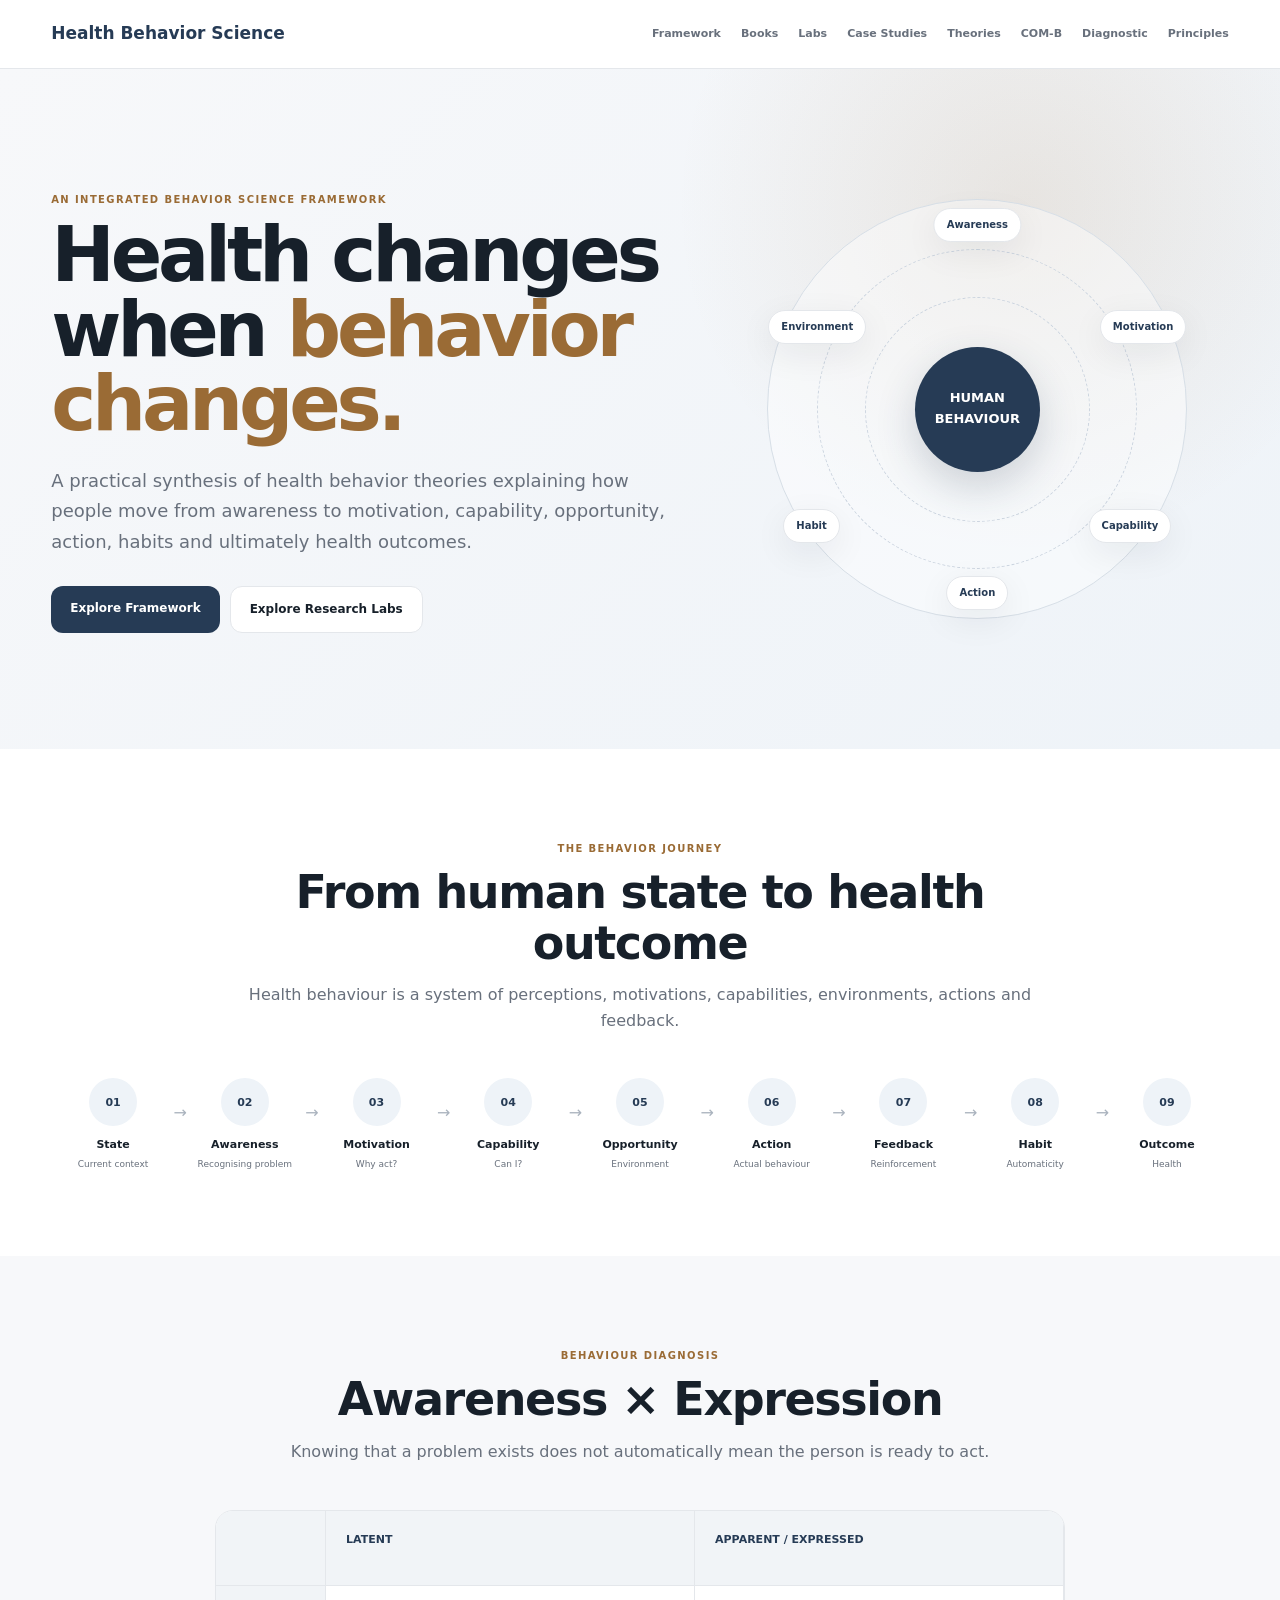
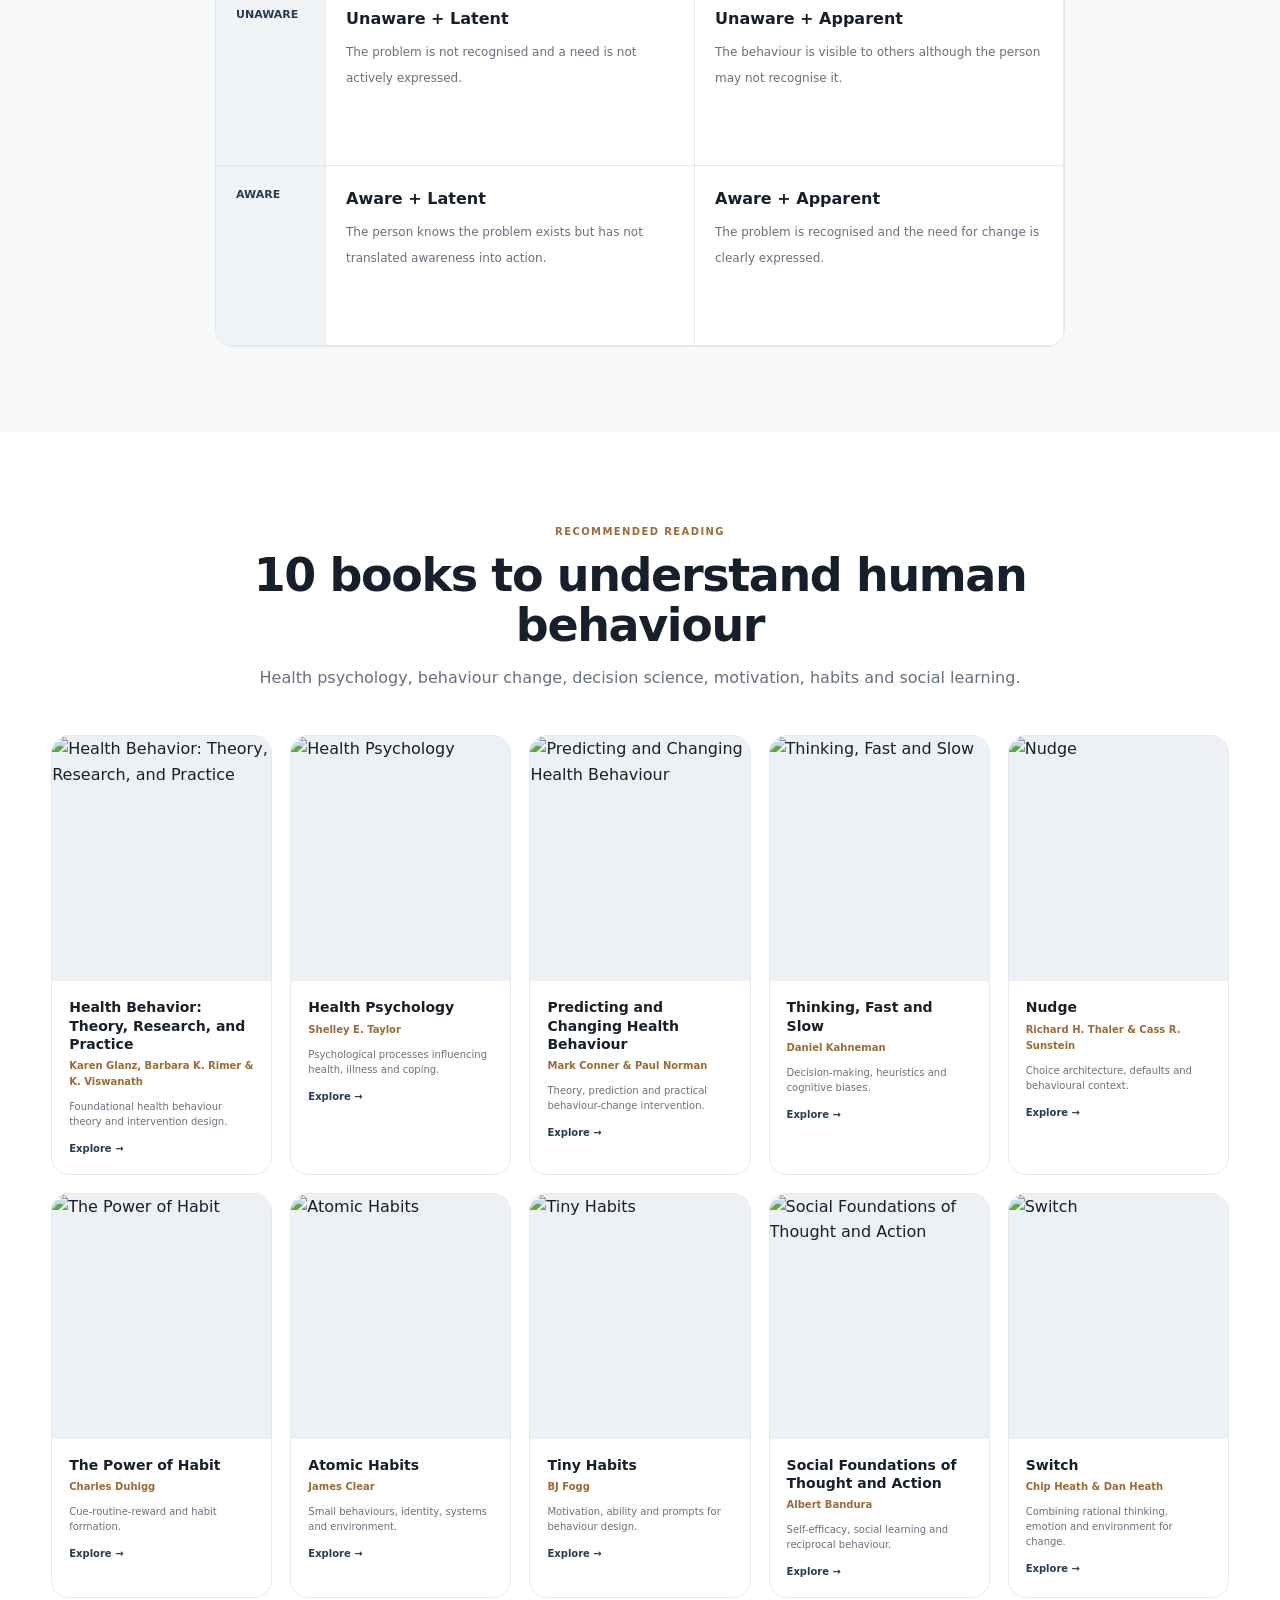
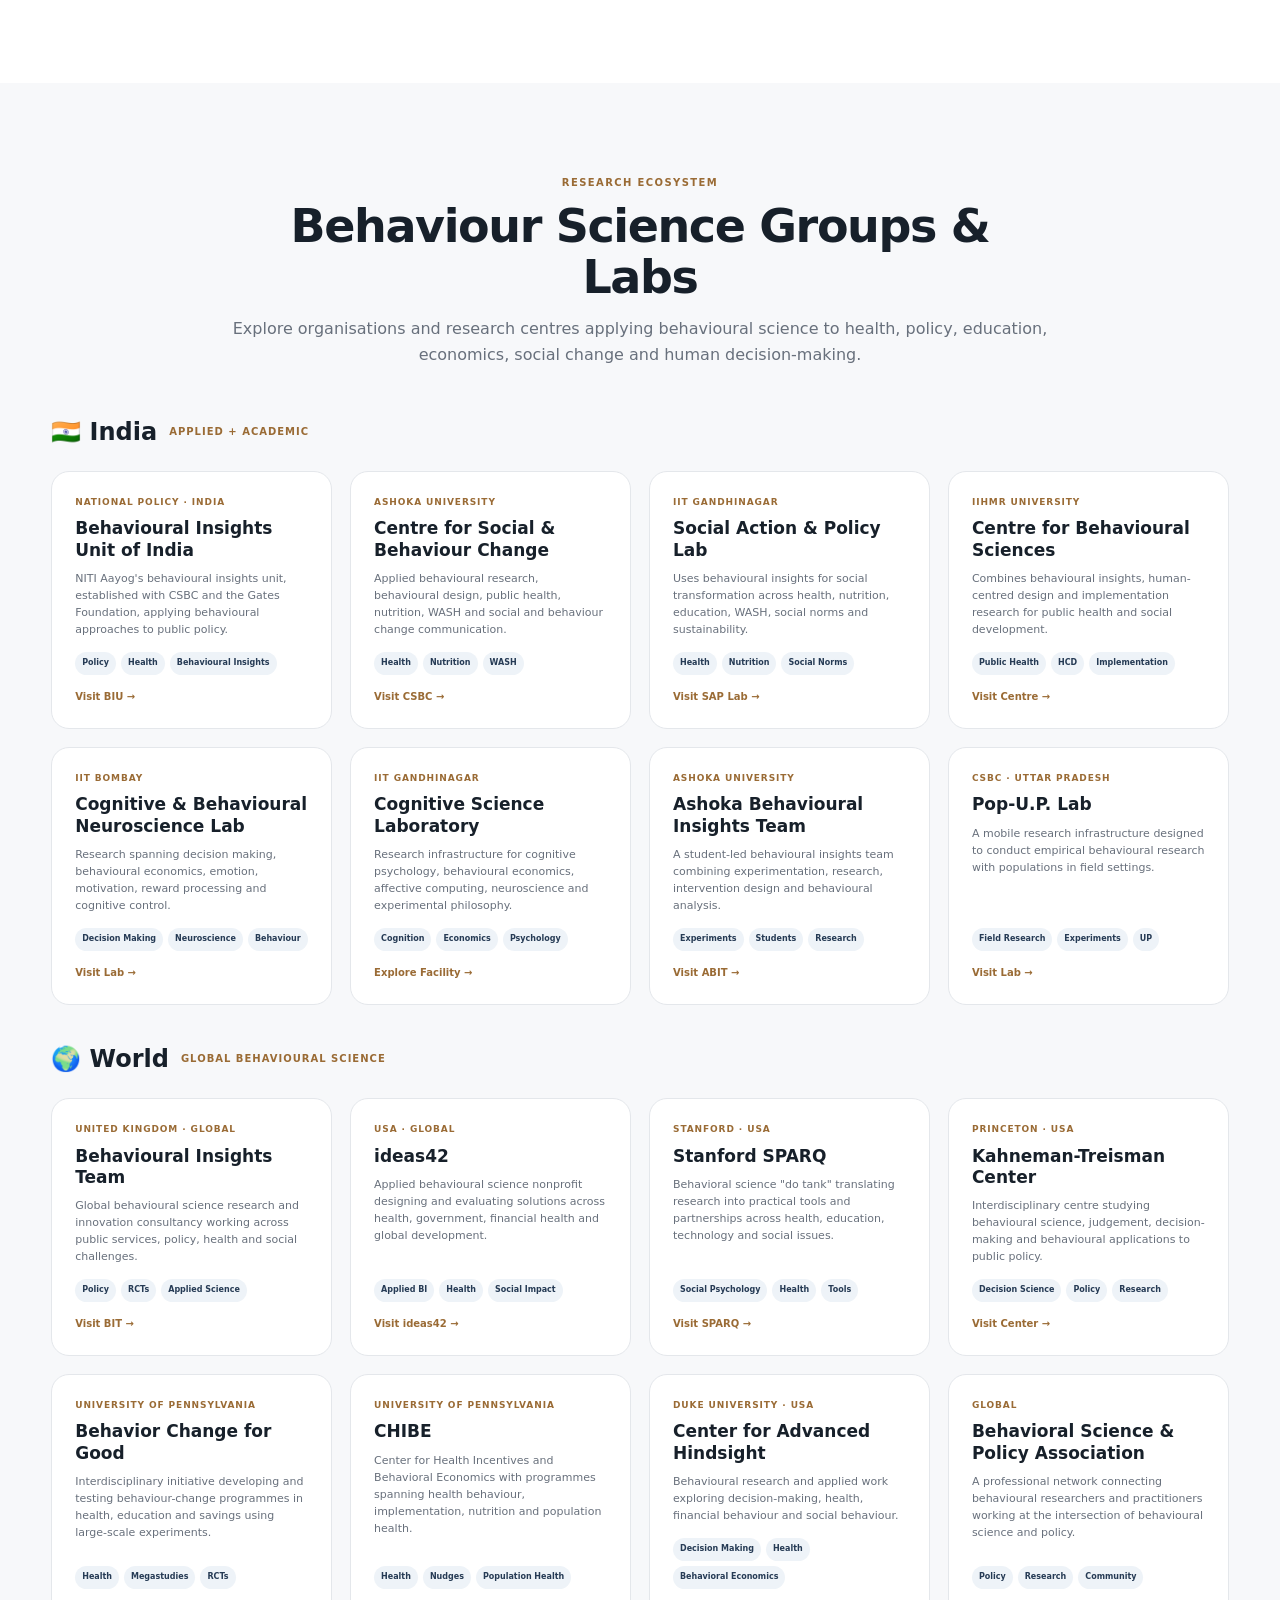
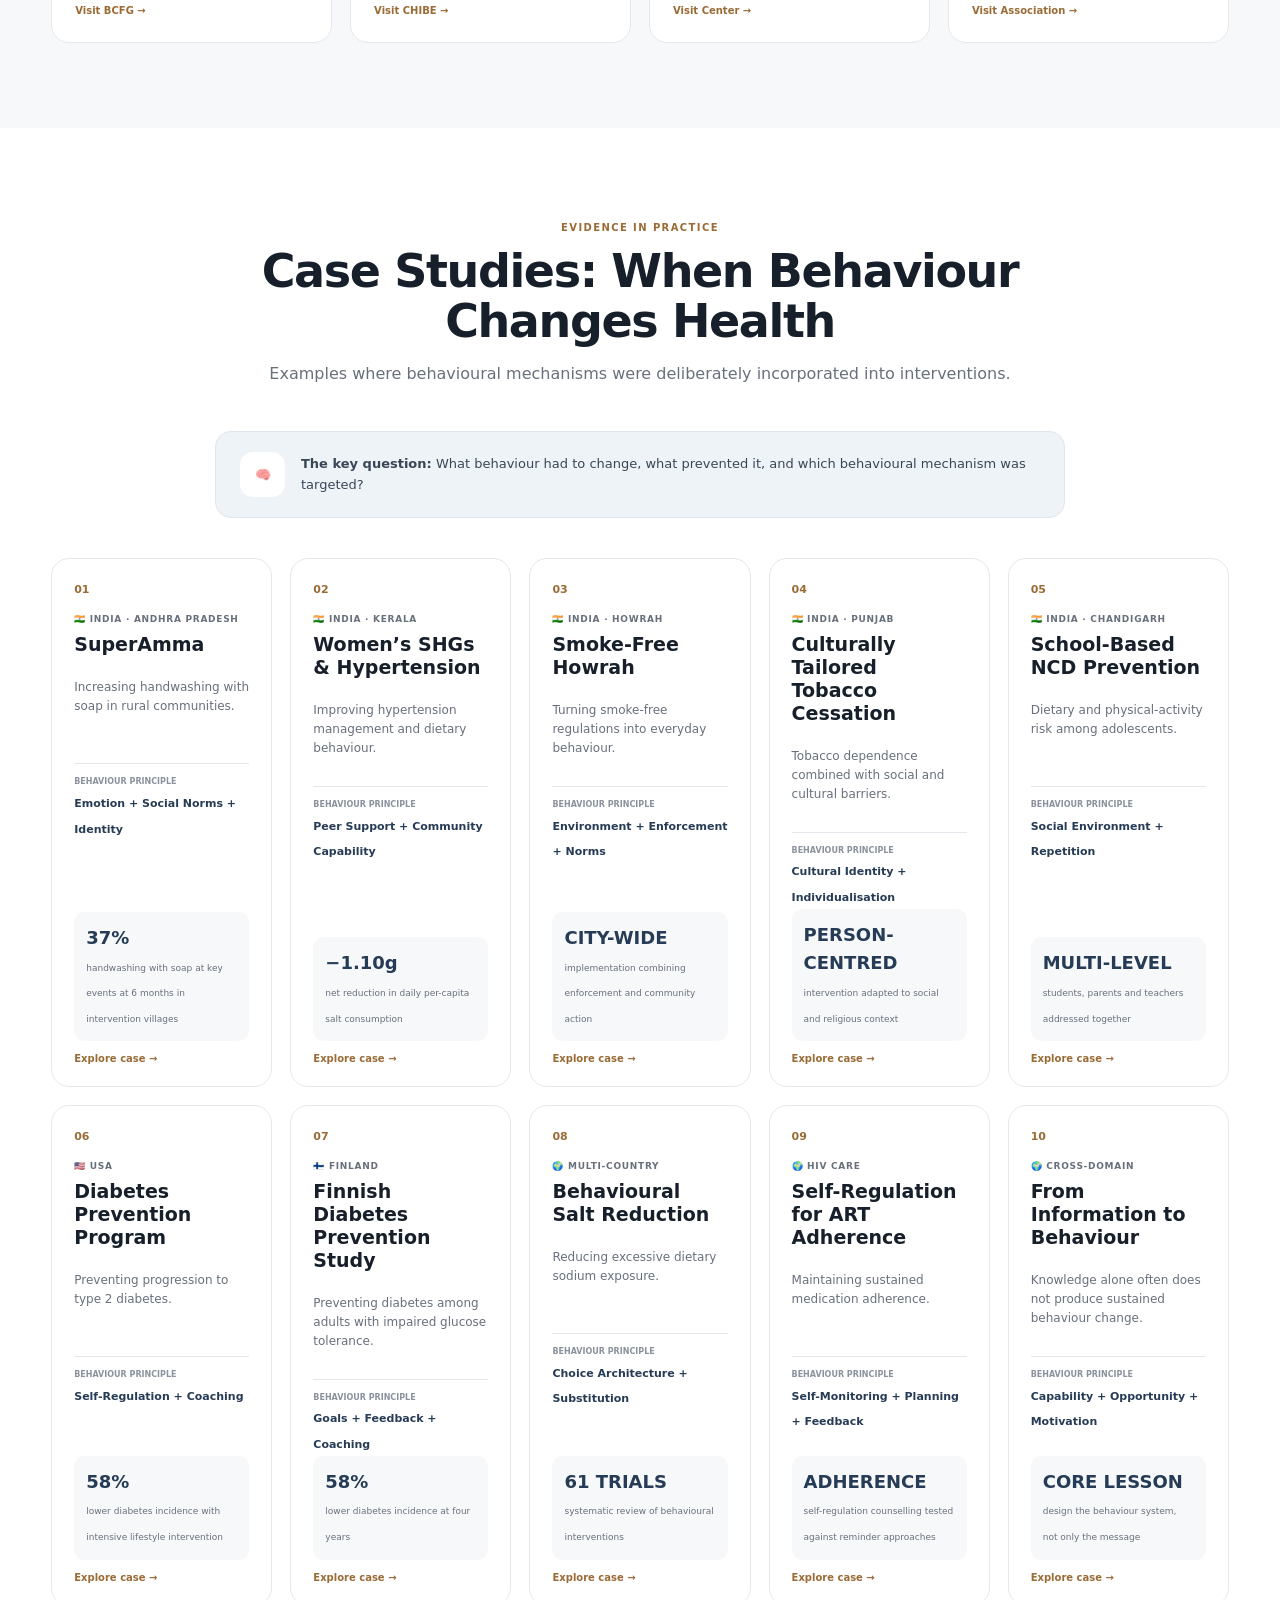
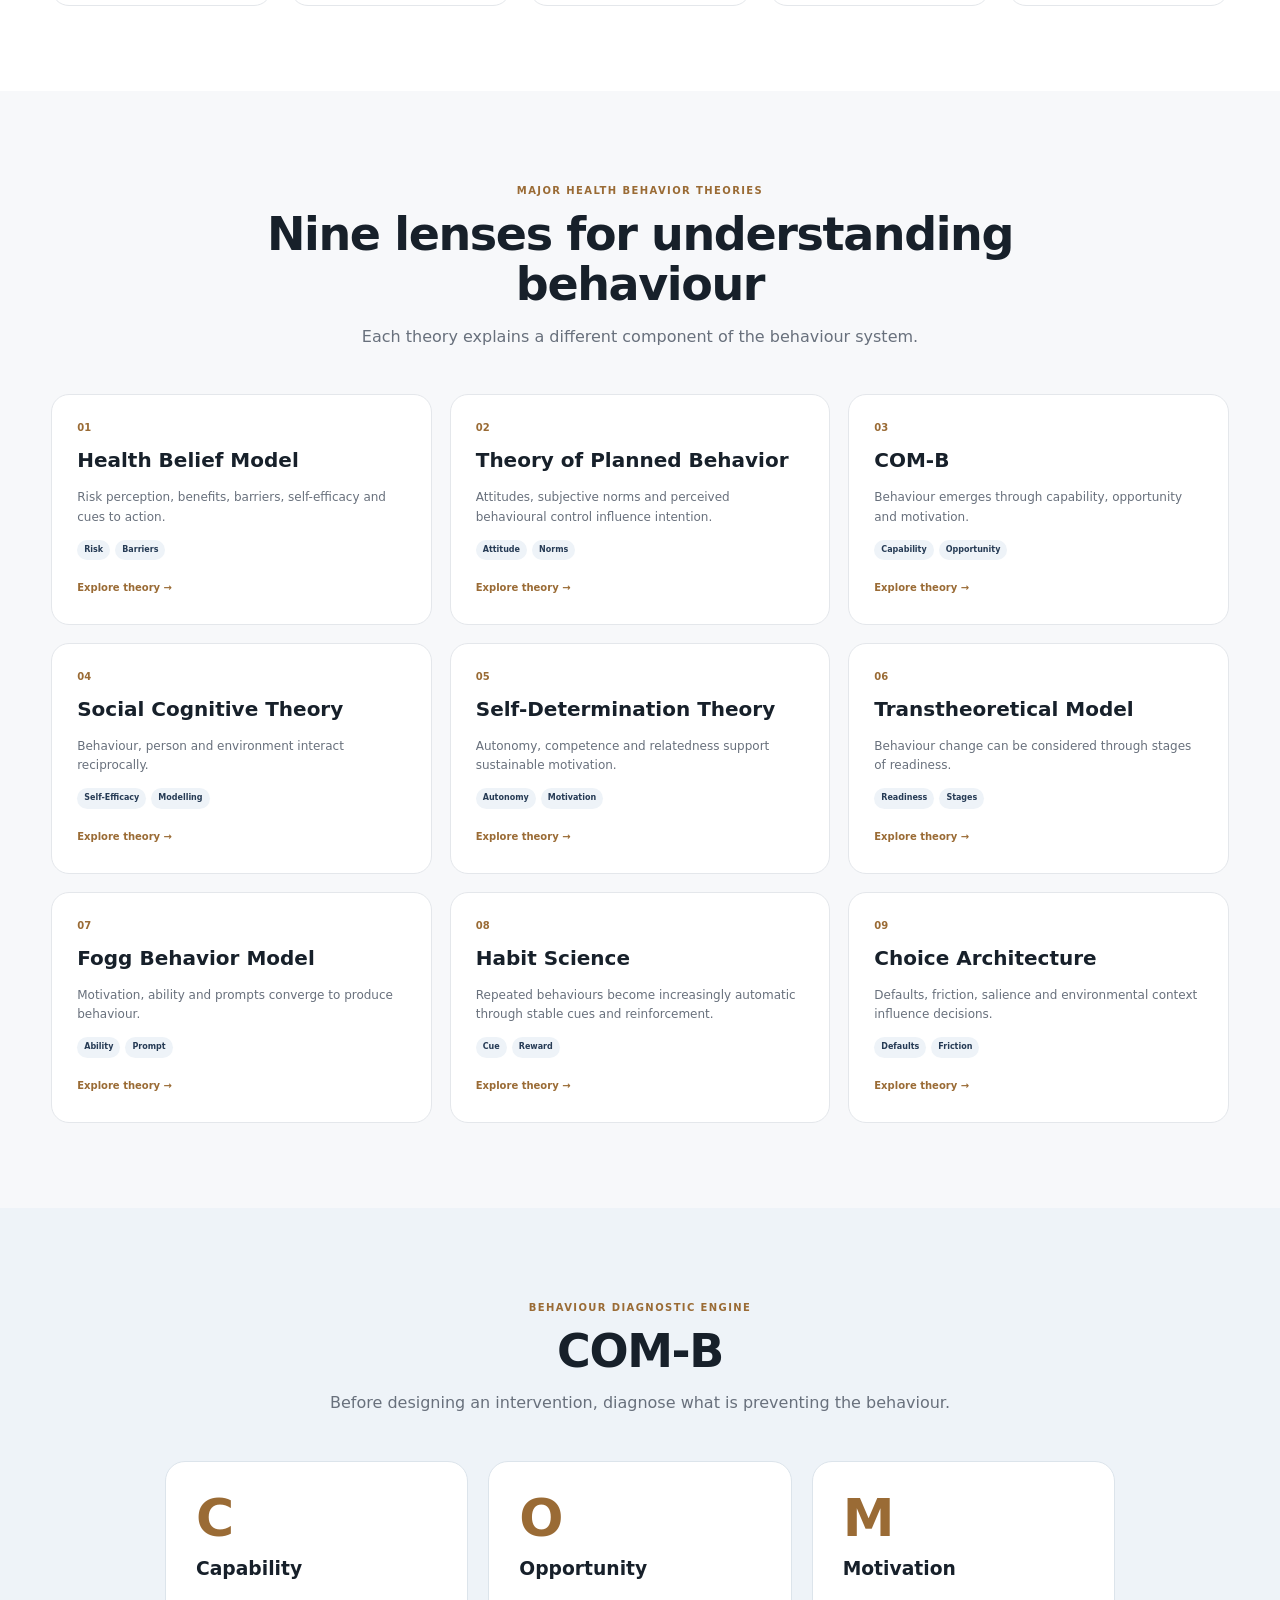
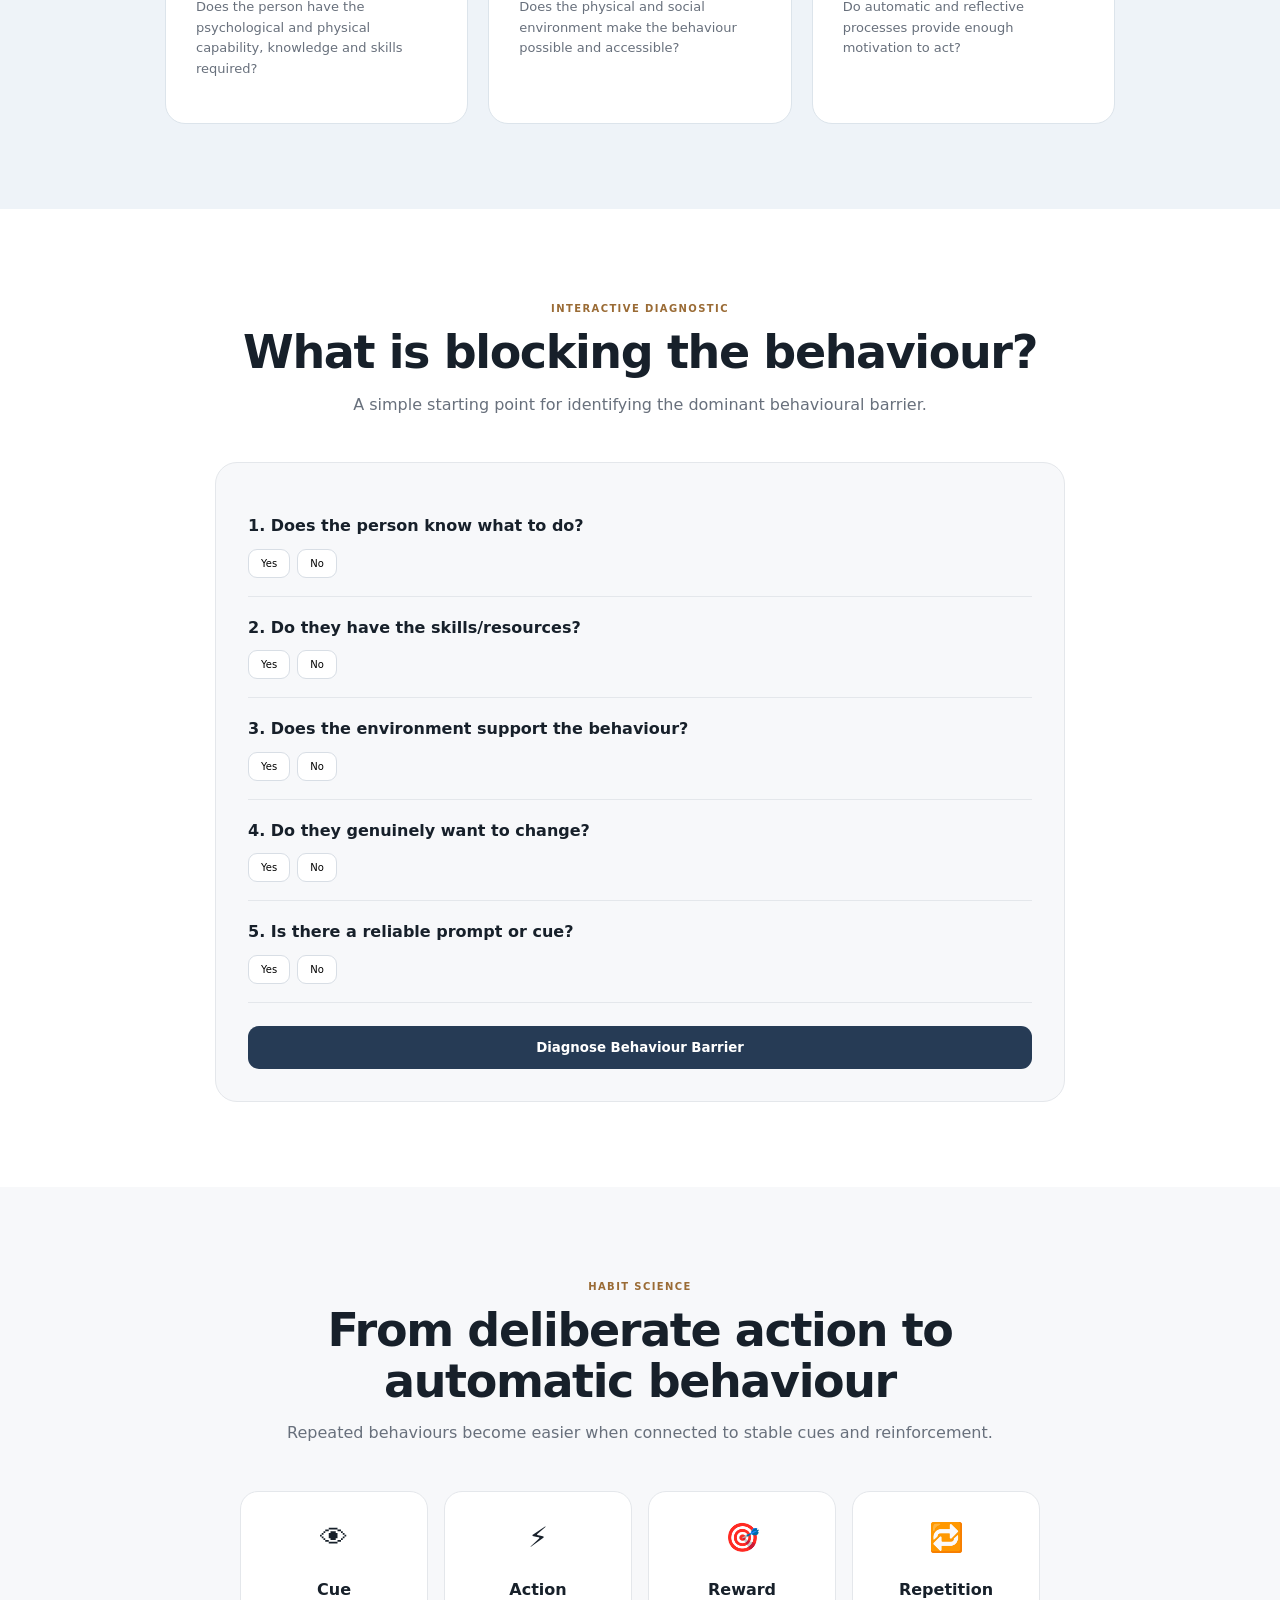
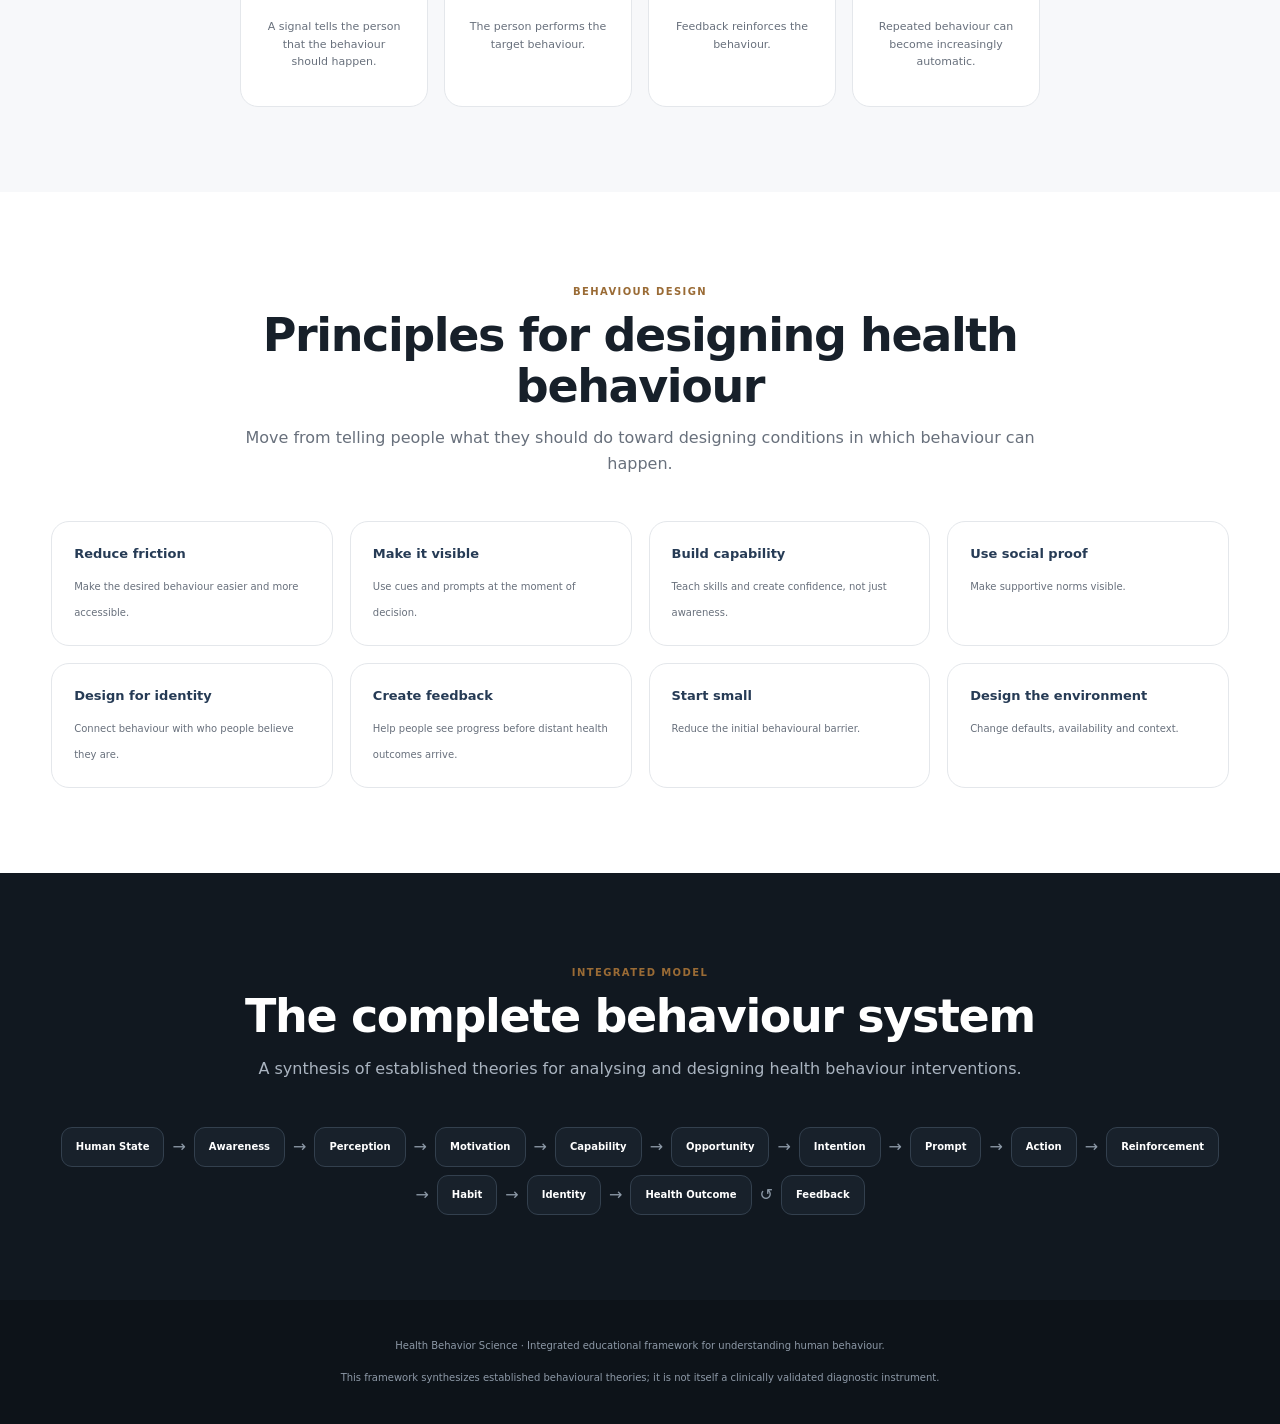
==== commit 387db932: "Update index.html" ====
--- a/index.html
+++ b/index.html
@@ -2,4427 +2,846 @@
 <html lang="en">
 <head>
 <meta charset="UTF-8">
-<meta name="viewport" content="width=device-width, initial-scale=1.0">
-
+<meta name="viewport" content="width=device-width,initial-scale=1">
 <title>Health Behavior Science</title>
-
-<meta name="description"
-content="An integrated health behavior science framework connecting awareness, motivation, capability, opportunity, action, habits and health outcomes.">
+<meta name="description" content="Integrated health behavior science framework, theories, evidence, case studies, books and behavioral science research labs.">
 
 <style>
-
-:root {
-  --bg:#f7f8fa;
-  --surface:#ffffff;
-  --text:#17202a;
-  --muted:#68707c;
-  --line:#e4e7eb;
-  --primary:#263b55;
-  --secondary:#5b6f86;
-  --soft:#eef3f8;
-  --accent:#9a6b35;
-  --dark:#111820;
-  --green:#496b5a;
-  --radius:18px;
-  --shadow:0 10px 35px rgba(20,30,40,.07);
-}
-
-* {
-  box-sizing:border-box;
-}
-
-html {
-  scroll-behavior:smooth;
-}
-
-body {
-  margin:0;
-  font-family:
-    Inter,
-    ui-sans-serif,
-    system-ui,
-    -apple-system,
-    BlinkMacSystemFont,
-    "Segoe UI",
-    sans-serif;
-  background:var(--bg);
-  color:var(--text);
-  line-height:1.6;
-}
-
-a {
-  color:inherit;
-}
-
-button {
-  font-family:inherit;
-}
-
-.container {
-  width:min(1180px,92%);
-  margin:auto;
-}
-
-.section {
-  padding:90px 0;
-}
-
-.section-heading {
-  max-width:800px;
-  margin:0 auto 50px;
-  text-align:center;
-}
-
-.eyebrow {
-  display:inline-block;
-  margin-bottom:10px;
-  font-size:11px;
-  letter-spacing:.14em;
-  font-weight:900;
-  color:var(--accent);
-}
-
-.section-heading h2 {
-  margin:0 0 14px;
-  font-size:clamp(30px,4vw,46px);
-  line-height:1.12;
-  letter-spacing:-.03em;
-}
-
-.section-heading p {
-  margin:0;
-  color:var(--muted);
-  font-size:16px;
-}
-
-/* =========================
-   NAVIGATION
-========================= */
-
-.navbar {
-  position:sticky;
-  top:0;
-  z-index:1000;
-  background:rgba(255,255,255,.94);
-  backdrop-filter:blur(16px);
-  border-bottom:1px solid var(--line);
-}
-
-.nav-inner {
-  min-height:70px;
-  display:flex;
-  align-items:center;
-  justify-content:space-between;
-  gap:25px;
-}
-
-.brand {
-  font-weight:900;
-  color:var(--primary);
-  letter-spacing:-.03em;
-  font-size:18px;
-  white-space:nowrap;
-}
-
-.nav-links {
-  display:flex;
-  gap:24px;
-  align-items:center;
-  overflow-x:auto;
-}
-
-.nav-links a {
-  text-decoration:none;
-  font-size:12px;
-  font-weight:700;
-  color:var(--muted);
-  white-space:nowrap;
-}
-
-.nav-links a:hover {
-  color:var(--primary);
-}
-
-/* =========================
-   HERO
-========================= */
-
-.hero {
-  min-height:720px;
-  display:flex;
-  align-items:center;
-  background:
-    radial-gradient(circle at 80% 20%,rgba(154,107,53,.10),transparent 30%),
-    linear-gradient(135deg,#f7f8fa 0%,#eef3f8 100%);
-}
-
-.hero-grid {
-  display:grid;
-  grid-template-columns:1.1fr .9fr;
-  gap:70px;
-  align-items:center;
-}
-
-.hero h1 {
-  margin:0 0 25px;
-  font-size:clamp(45px,6vw,76px);
-  line-height:.98;
-  letter-spacing:-.055em;
-}
-
-.hero h1 span {
-  color:var(--accent);
-}
-
-.hero p {
-  color:var(--muted);
-  font-size:18px;
-  max-width:680px;
-  line-height:1.7;
-}
-
-.hero-actions {
-  display:flex;
-  flex-wrap:wrap;
-  gap:12px;
-  margin-top:30px;
-}
-
-.btn {
-  border:0;
-  padding:13px 20px;
-  border-radius:12px;
-  cursor:pointer;
-  text-decoration:none;
-  font-weight:800;
-  font-size:13px;
-}
-
-.btn-primary {
-  background:var(--primary);
-  color:white;
-}
-
-.btn-secondary {
-  background:white;
-  border:1px solid var(--line);
-  color:var(--primary);
-}
-
-.hero-visual {
-  position:relative;
-}
-
-.behavior-orbit {
-  width:min(430px,90vw);
-  height:430px;
-  margin:auto;
-  border-radius:50%;
-  border:1px solid #d9e0e8;
-  position:relative;
-  display:flex;
-  align-items:center;
-  justify-content:center;
-  background:rgba(255,255,255,.45);
-}
-
-.orbit-ring {
-  position:absolute;
-  border:1px dashed #ccd5df;
-  border-radius:50%;
-}
-
-.ring-1 {
-  width:330px;
-  height:330px;
-}
-
-.ring-2 {
-  width:230px;
-  height:230px;
-}
-
-.orbit-center {
-  width:130px;
-  height:130px;
-  border-radius:50%;
-  background:var(--primary);
-  color:white;
-  display:flex;
-  align-items:center;
-  justify-content:center;
-  text-align:center;
-  padding:20px;
-  font-size:14px;
-  font-weight:900;
-  box-shadow:0 15px 40px rgba(38,59,85,.22);
-}
-
-.orbit-node {
-  position:absolute;
-  padding:9px 13px;
-  border-radius:30px;
-  background:white;
-  border:1px solid var(--line);
-  box-shadow:var(--shadow);
-  font-size:11px;
-  font-weight:800;
-  color:var(--primary);
-}
-
-.node-1 { top:10px; left:50%; transform:translateX(-50%); }
-.node-2 { right:5px; top:115px; }
-.node-3 { right:20px; bottom:85px; }
-.node-4 { bottom:10px; left:50%; transform:translateX(-50%); }
-.node-5 { left:20px; bottom:85px; }
-.node-6 { left:5px; top:115px; }
-
-/* =========================
-   JOURNEY
-========================= */
-
-.journey {
-  background:white;
-}
-
-.journey-track {
-  display:grid;
-  grid-template-columns:repeat(9,1fr);
-  gap:8px;
-}
-
-.journey-step {
-  text-align:center;
-  position:relative;
-}
-
-.journey-step:not(:last-child)::after {
-  content:"→";
-  position:absolute;
-  right:-12px;
-  top:25px;
-  color:#aab3be;
-}
-
-.journey-icon {
-  width:50px;
-  height:50px;
-  border-radius:50%;
-  margin:auto auto 12px;
-  background:var(--soft);
-  color:var(--primary);
-  display:flex;
-  align-items:center;
-  justify-content:center;
-  font-weight:900;
-}
-
-.journey-step h4 {
-  margin:0 0 5px;
-  font-size:12px;
-}
-
-.journey-step p {
-  margin:0;
-  font-size:10px;
-  color:var(--muted);
-}
-
-/* =========================
-   AWARENESS MATRIX
-========================= */
-
-.matrix-wrap {
-  max-width:850px;
-  margin:auto;
-}
-
-.matrix {
-  display:grid;
-  grid-template-columns:110px 1fr 1fr;
-  grid-template-rows:80px 180px 180px;
-  border:1px solid var(--line);
-  border-radius:18px;
-  overflow:hidden;
-  background:white;
-}
-
-.matrix > div {
-  border-right:1px solid var(--line);
-  border-bottom:1px solid var(--line);
-  padding:22px;
-}
-
-.matrix .axis {
-  background:#f1f4f7;
-  font-weight:900;
-  font-size:12px;
-  color:var(--primary);
-}
-
-.matrix .cell {
-  transition:.2s ease;
-}
-
-.matrix .cell:hover {
-  background:#f8fafc;
-}
-
-.cell strong {
-  display:block;
-  margin-bottom:7px;
-  color:var(--primary);
-}
-
-.cell span {
-  color:var(--muted);
-  font-size:13px;
-}
-
-/* =========================
-   BOOKS
-========================= */
-
-.books-section {
-  background:#ffffff;
-}
-
-.books-grid {
-  display:grid;
-  grid-template-columns:repeat(5,1fr);
-  gap:18px;
-}
-
-.book-card {
-  background:white;
-  border:1px solid var(--line);
-  border-radius:18px;
-  overflow:hidden;
-  cursor:pointer;
-  transition:.2s ease;
-  box-shadow:0 4px 15px rgba(20,30,40,.03);
-}
-
-.book-card:hover {
-  transform:translateY(-5px);
-  box-shadow:var(--shadow);
-}
-
-.book-cover {
-  height:250px;
-  background:#edf1f5;
-  overflow:hidden;
-}
-
-.book-cover img {
-  width:100%;
-  height:100%;
-  object-fit:cover;
-}
-
-.book-info {
-  padding:18px;
-}
-
-.book-info h3 {
-  font-size:15px;
-  line-height:1.3;
-  margin:0 0 6px;
-}
-
-.book-author {
-  color:var(--accent);
-  font-size:11px;
-  font-weight:800;
-  margin-bottom:10px;
-}
-
-.book-info p {
-  font-size:11px;
-  color:var(--muted);
-  line-height:1.5;
-  margin:0;
-}
-
-.book-explore {
-  margin-top:13px;
-  display:block;
-  color:var(--primary);
-  font-size:11px;
-  font-weight:900;
-}
-
-/* =========================
-   CASE STUDIES
-========================= */
-
-.cases-section {
-  background:#f7f8fa;
-}
-
-.case-intro {
-  max-width:850px;
-  margin:0 auto 45px;
-  padding:22px 26px;
-  background:#eef3f8;
-  border:1px solid #e1e7ee;
-  border-radius:16px;
-  display:flex;
-  align-items:center;
-  gap:18px;
-  color:#394655;
-}
-
-.case-intro-icon {
-  width:48px;
-  height:48px;
-  border-radius:14px;
-  background:#fff;
-  display:flex;
-  align-items:center;
-  justify-content:center;
-  font-size:23px;
-  flex-shrink:0;
-}
-
-.cases-grid {
-  display:grid;
-  grid-template-columns:repeat(5,1fr);
-  gap:18px;
-}
-
-.case-card {
-  position:relative;
-  background:#fff;
-  border:1px solid var(--line);
-  border-radius:18px;
-  padding:24px;
-  min-height:390px;
-  display:flex;
-  flex-direction:column;
-  cursor:pointer;
-  transition:.2s ease;
-}
-
-.case-card:hover {
-  transform:translateY(-5px);
-  box-shadow:var(--shadow);
-  border-color:#c8d2dc;
-}
-
-.case-number {
-  font-size:12px;
-  font-weight:800;
-  color:var(--accent);
-  margin-bottom:18px;
-}
-
-.case-country {
-  font-size:10px;
-  font-weight:800;
-  letter-spacing:.09em;
-  color:var(--muted);
-  margin-bottom:10px;
-}
-
-.case-card h3 {
-  font-size:21px;
-  line-height:1.2;
-  margin:0 0 12px;
-}
-
-.case-problem {
-  color:var(--muted);
-  font-size:14px;
-  line-height:1.6;
-  min-height:68px;
-}
-
-.case-principle {
-  margin-top:15px;
-  padding-top:15px;
-  border-top:1px solid #e8ebef;
-}
-
-.case-principle span {
-  display:block;
-  font-size:9px;
-  letter-spacing:.1em;
-  font-weight:800;
-  color:#8a929d;
-  margin-bottom:6px;
-}
-
-.case-principle strong {
-  display:block;
-  font-size:13px;
-  line-height:1.4;
-  color:var(--primary);
-}
-
-.case-result {
-  margin-top:auto;
-  padding:15px;
-  border-radius:12px;
-  background:#f7f8fa;
-  display:flex;
-  flex-direction:column;
-  gap:4px;
-}
-
-.case-result b {
-  font-size:21px;
-  color:var(--primary);
-}
-
-.case-result span {
-  font-size:11px;
-  line-height:1.4;
-  color:var(--muted);
-}
-
-.case-link {
-  margin-top:16px;
-  border:0;
-  background:transparent;
-  padding:0;
-  text-align:left;
-  color:var(--accent);
-  font-weight:800;
-  cursor:pointer;
-  font-size:13px;
-}
-
-/* =========================
-   THEORY CARDS
-========================= */
-
-.theories-section {
-  background:white;
-}
-
-.theory-grid {
-  display:grid;
-  grid-template-columns:repeat(3,1fr);
-  gap:20px;
-}
-
-.theory-card {
-  padding:28px;
-  border:1px solid var(--line);
-  background:white;
-  border-radius:18px;
-  transition:.2s ease;
-}
-
-.theory-card:hover {
-  transform:translateY(-4px);
-  box-shadow:var(--shadow);
-}
-
-.theory-number {
-  font-size:11px;
-  color:var(--accent);
-  font-weight:900;
-}
-
-.theory-card h3 {
-  margin:10px 0;
-  font-size:21px;
-}
-
-.theory-card p {
-  color:var(--muted);
-  font-size:13px;
-  line-height:1.6;
-}
-
-.theory-tags {
-  display:flex;
-  flex-wrap:wrap;
-  gap:6px;
-  margin:15px 0;
-}
-
-.tag {
-  background:var(--soft);
-  color:var(--primary);
-  border-radius:30px;
-  padding:5px 8px;
-  font-size:9px;
-  font-weight:800;
-}
-
-.explore-btn {
-  border:0;
-  background:transparent;
-  color:var(--accent);
-  font-weight:900;
-  cursor:pointer;
-  padding:0;
-  font-size:12px;
-}
-
-/* =========================
-   COM-B
-========================= */
-
-.comb-section {
-  background:#eef3f8;
-}
-
-.comb-grid {
-  display:grid;
-  grid-template-columns:repeat(3,1fr);
-  gap:20px;
-  max-width:950px;
-  margin:auto;
-}
-
-.comb-card {
-  background:white;
-  border-radius:20px;
-  padding:32px;
-  border:1px solid #dfe5eb;
-}
-
-.comb-letter {
-  font-size:52px;
-  font-weight:900;
-  color:var(--accent);
-  line-height:1;
-}
-
-.comb-card h3 {
-  margin:12px 0;
-}
-
-.comb-card p {
-  color:var(--muted);
-  font-size:14px;
-}
-
-/* =========================
-   DIAGNOSTIC
-========================= */
-
-.diagnostic-section {
-  background:white;
-}
-
-.diagnostic-box {
-  max-width:850px;
-  margin:auto;
-  background:#f7f8fa;
-  border:1px solid var(--line);
-  border-radius:22px;
-  padding:35px;
-}
-
-.question {
-  padding:20px 0;
-  border-bottom:1px solid var(--line);
-}
-
-.question:last-child {
-  border-bottom:0;
-}
-
-.question h4 {
-  margin:0 0 13px;
-}
-
-.option-row {
-  display:flex;
-  flex-wrap:wrap;
-  gap:8px;
-}
-
-.option {
-  border:1px solid #d9dee5;
-  background:white;
-  padding:9px 13px;
-  border-radius:10px;
-  cursor:pointer;
-  font-size:11px;
-}
-
-.option.selected {
-  background:var(--primary);
-  color:white;
-  border-color:var(--primary);
-}
-
-.diagnose-btn {
-  margin-top:25px;
-  width:100%;
-  padding:15px;
-  border:0;
-  border-radius:12px;
-  background:var(--primary);
-  color:white;
-  font-weight:900;
-  cursor:pointer;
-}
-
-.result-box {
-  display:none;
-  margin-top:25px;
-  padding:22px;
-  border-radius:15px;
-  background:#eef3f8;
-}
-
-.result-box h3 {
-  margin-top:0;
-}
-
-/* =========================
-   HABIT LOOP
-========================= */
-
-.habit-section {
-  background:#f7f8fa;
-}
-
-.habit-loop {
-  max-width:800px;
-  margin:auto;
-  display:grid;
-  grid-template-columns:repeat(4,1fr);
-  gap:18px;
-}
-
-.habit-card {
-  background:white;
-  border:1px solid var(--line);
-  border-radius:18px;
-  padding:25px;
-  text-align:center;
-}
-
-.habit-icon {
-  font-size:30px;
-  margin-bottom:12px;
-}
-
-.habit-card h3 {
-  font-size:17px;
-  margin:0 0 8px;
-}
-
-.habit-card p {
-  font-size:12px;
-  color:var(--muted);
-}
-
-/* =========================
-   PRINCIPLES
-========================= */
-
-.principles-section {
-  background:white;
-}
-
-.principles-grid {
-  display:grid;
-  grid-template-columns:repeat(4,1fr);
-  gap:18px;
-}
-
-.principle {
-  padding:24px;
-  border:1px solid var(--line);
-  border-radius:18px;
-}
-
-.principle strong {
-  display:block;
-  margin-bottom:8px;
-  color:var(--primary);
-}
-
-.principle span {
-  color:var(--muted);
-  font-size:12px;
-}
-
-/* =========================
-   INTEGRATED MODEL
-========================= */
-
-.integrated-section {
-  background:var(--dark);
-  color:white;
-}
-
-.integrated-section .section-heading p {
-  color:#aab4c0;
-}
-
-.integrated-flow {
-  display:flex;
-  flex-wrap:wrap;
-  align-items:center;
-  justify-content:center;
-  gap:10px;
-}
-
-.flow-node {
-  padding:13px 17px;
-  border:1px solid #33404e;
-  background:#18212b;
-  border-radius:12px;
-  font-size:12px;
-  font-weight:800;
-}
-
-.flow-arrow {
-  color:#8d99a7;
-}
-
-/* =========================
-   FOOTER
-========================= */
-
-footer {
-  padding:40px 0;
-  background:#0d1319;
-  color:#8d99a7;
-  text-align:center;
-  font-size:11px;
-}
-
-/* =========================
-   MODALS
-========================= */
-
-.modal {
-  position:fixed;
-  inset:0;
-  background:rgba(10,16,22,.72);
-  backdrop-filter:blur(7px);
-  display:none;
-  align-items:center;
-  justify-content:center;
-  padding:25px;
-  z-index:3000;
-}
-
-.modal.active {
-  display:flex;
-}
-
-.modal-content {
-  width:min(900px,100%);
-  max-height:90vh;
-  overflow-y:auto;
-  background:white;
-  border-radius:24px;
-  padding:40px;
-  position:relative;
-  box-shadow:0 30px 80px rgba(0,0,0,.25);
-}
-
-.modal-close {
-  position:absolute;
-  right:20px;
-  top:15px;
-  width:40px;
-  height:40px;
-  border-radius:50%;
-  border:0;
-  background:#f1f3f5;
-  font-size:25px;
-  cursor:pointer;
-}
-
-.modal-header {
-  padding-right:40px;
-  margin-bottom:30px;
-}
-
-.modal-header h2 {
-  margin:7px 0 10px;
-  font-size:34px;
-}
-
-.modal-header p {
-  color:var(--muted);
-}
-
-.detail-grid {
-  display:grid;
-  grid-template-columns:1fr 1fr;
-  gap:16px;
-}
-
-.detail {
-  background:#f7f8fa;
-  border:1px solid #e5e8ec;
-  border-radius:14px;
-  padding:20px;
-}
-
-.detail-label {
-  display:block;
-  font-size:9px;
-  font-weight:900;
-  letter-spacing:.1em;
-  color:#8a929d;
-  margin-bottom:7px;
-}
-
-.detail p {
-  margin:0;
-  font-size:13px;
-  line-height:1.65;
-  color:#414b57;
-}
-
-/* Book modal */
-
-.book-modal-layout {
-  display:grid;
-  grid-template-columns:220px 1fr;
-  gap:30px;
-}
-
-.book-modal-cover {
-  width:100%;
-  border-radius:12px;
-  box-shadow:var(--shadow);
-}
-
-.book-modal-content h2 {
-  margin:5px 0 5px;
-}
-
-.book-modal-author {
-  color:var(--accent);
-  font-weight:800;
-  font-size:13px;
-  margin-bottom:20px;
-}
-
-.book-modal-content p {
-  color:var(--muted);
-  font-size:14px;
-  line-height:1.7;
-}
-
-/* Case modal */
-
-.case-modal-content {
-  max-width:900px;
-}
-
-.case-modal-header {
-  padding-right:30px;
-  margin-bottom:30px;
-}
-
-.case-modal-header h2 {
-  margin:8px 0 10px;
-  font-size:34px;
-  line-height:1.15;
-}
-
-.case-modal-header p {
-  color:var(--muted);
-  font-size:16px;
-}
-
-.case-modal-grid {
-  display:grid;
-  grid-template-columns:1fr 1fr;
-  gap:16px;
-}
-
-.case-detail {
-  padding:20px;
-  background:#f7f8fa;
-  border:1px solid #e5e8ec;
-  border-radius:14px;
-}
-
-.case-detail p {
-  margin:8px 0 0;
-  color:#414b57;
-  line-height:1.65;
-  font-size:14px;
-}
-
-.insight-box {
-  background:#eef3f8;
-  border-color:#d9e1e9;
-}
-
-.insight-box p {
-  color:var(--primary);
-  font-weight:600;
-}
-
-.case-source {
-  margin-top:25px;
-  padding-top:20px;
-  border-top:1px solid var(--line);
-  display:flex;
-  justify-content:space-between;
-  align-items:center;
-  gap:15px;
-}
-
-.case-source span {
-  font-size:10px;
-  color:#8a929d;
-  text-transform:uppercase;
-  letter-spacing:.08em;
-  font-weight:800;
-}
-
-.case-source a {
-  color:var(--accent);
-  font-weight:800;
-  text-decoration:none;
-}
-
-/* =========================
-   RESPONSIVE
-========================= */
-
-@media(max-width:1100px) {
-
-  .books-grid {
-    grid-template-columns:repeat(3,1fr);
-  }
-
-  .cases-grid {
-    grid-template-columns:repeat(3,1fr);
-  }
-
-  .journey-track {
-    grid-template-columns:repeat(3,1fr);
-    gap:30px;
-  }
-
-  .journey-step:not(:last-child)::after {
-    display:none;
-  }
-
-}
-
-@media(max-width:900px) {
-
-  .hero-grid {
-    grid-template-columns:1fr;
-    text-align:center;
-  }
-
-  .hero p {
-    margin-left:auto;
-    margin-right:auto;
-  }
-
-  .hero-actions {
-    justify-content:center;
-  }
-
-  .theory-grid {
-    grid-template-columns:repeat(2,1fr);
-  }
-
-  .principles-grid {
-    grid-template-columns:repeat(2,1fr);
-  }
-
-}
-
-@media(max-width:700px) {
-
-  .nav-inner {
-    align-items:flex-start;
-    flex-direction:column;
-    padding:12px 0;
-  }
-
-  .nav-links {
-    width:100%;
-    padding-bottom:5px;
-  }
-
-  .section {
-    padding:65px 0;
-  }
-
-  .books-grid,
-  .cases-grid,
-  .theory-grid,
-  .comb-grid,
-  .principles-grid {
-    grid-template-columns:1fr;
-  }
-
-  .matrix {
-    grid-template-columns:70px 1fr 1fr;
-    grid-template-rows:70px 170px 170px;
-  }
-
-  .matrix > div {
-    padding:13px;
-  }
-
-  .matrix .cell {
-    font-size:11px;
-  }
-
-  .book-modal-layout {
-    grid-template-columns:1fr;
-  }
-
-  .book-modal-cover {
-    max-width:180px;
-  }
-
-  .detail-grid,
-  .case-modal-grid {
-    grid-template-columns:1fr;
-  }
-
-  .habit-loop {
-    grid-template-columns:1fr 1fr;
-  }
-
-  .modal-content {
-    padding:28px 20px;
-  }
-
-}
-
-@media(max-width:480px) {
-
-  .habit-loop {
-    grid-template-columns:1fr;
-  }
-
-  .behavior-orbit {
-    width:330px;
-    height:330px;
-  }
-
-  .ring-1 {
-    width:250px;
-    height:250px;
-  }
-
-  .ring-2 {
-    width:180px;
-    height:180px;
-  }
-
-  .orbit-center {
-    width:100px;
-    height:100px;
-    font-size:11px;
-  }
-
-}
-
+:root{
+--bg:#f7f8fa;--white:#fff;--text:#17202a;--muted:#68707c;
+--line:#e4e7eb;--primary:#263b55;--soft:#eef3f8;--accent:#9a6b35;
+--dark:#111820;--radius:18px;--shadow:0 10px 35px rgba(20,30,40,.07)
+}
+*{box-sizing:border-box}
+html{scroll-behavior:smooth}
+body{margin:0;font-family:Inter,system-ui,-apple-system,"Segoe UI",sans-serif;
+background:var(--bg);color:var(--text);line-height:1.6}
+a{color:inherit}button{font-family:inherit}
+.container{width:min(1180px,92%);margin:auto}
+.section{padding:85px 0}
+.section-heading{max-width:820px;margin:0 auto 45px;text-align:center}
+.eyebrow{display:inline-block;margin-bottom:10px;font-size:10px;letter-spacing:.14em;font-weight:900;color:var(--accent)}
+.section-heading h2{margin:0 0 14px;font-size:clamp(30px,4vw,46px);line-height:1.1;letter-spacing:-.03em}
+.section-heading p{margin:0;color:var(--muted);font-size:16px}
+.navbar{position:sticky;top:0;z-index:1000;background:rgba(255,255,255,.95);backdrop-filter:blur(15px);border-bottom:1px solid var(--line)}
+.nav-inner{min-height:68px;display:flex;align-items:center;justify-content:space-between;gap:20px}
+.brand{font-size:17px;font-weight:900;color:var(--primary);white-space:nowrap}
+.nav-links{display:flex;gap:20px;overflow:auto}
+.nav-links a{text-decoration:none;font-size:11px;font-weight:800;color:var(--muted);white-space:nowrap}
+.nav-links a:hover{color:var(--primary)}
+
+/* HERO */
+.hero{min-height:680px;display:flex;align-items:center;background:
+radial-gradient(circle at 80% 20%,rgba(154,107,53,.12),transparent 30%),
+linear-gradient(135deg,#f7f8fa,#eef3f8)}
+.hero-grid{display:grid;grid-template-columns:1.1fr .9fr;gap:60px;align-items:center}
+.hero h1{margin:0 0 24px;font-size:clamp(44px,6vw,76px);line-height:.98;letter-spacing:-.055em}
+.hero h1 span{color:var(--accent)}
+.hero p{max-width:680px;color:var(--muted);font-size:18px;line-height:1.7}
+.hero-actions{display:flex;gap:10px;flex-wrap:wrap;margin-top:28px}
+.btn{padding:13px 19px;border-radius:12px;text-decoration:none;font-size:12px;font-weight:900}
+.btn-primary{background:var(--primary);color:white}.btn-secondary{background:white;border:1px solid var(--line)}
+.behavior-orbit{width:420px;height:420px;max-width:90vw;margin:auto;border:1px solid #d7dfe7;border-radius:50%;position:relative;display:flex;align-items:center;justify-content:center;background:#ffffff66}
+.orbit-ring{position:absolute;border:1px dashed #cbd4df;border-radius:50%}.ring1{width:320px;height:320px}.ring2{width:225px;height:225px}
+.orbit-center{width:125px;height:125px;border-radius:50%;background:var(--primary);color:white;display:flex;align-items:center;justify-content:center;text-align:center;font-weight:900;font-size:13px;box-shadow:0 15px 40px #263b5533}
+.orbit-node{position:absolute;background:white;border:1px solid var(--line);box-shadow:var(--shadow);padding:8px 12px;border-radius:30px;font-size:10px;font-weight:900;color:var(--primary)}
+.n1{top:8px;left:50%;transform:translateX(-50%)}.n2{right:0;top:110px}.n3{right:15px;bottom:75px}.n4{bottom:8px;left:50%;transform:translateX(-50%)}.n5{left:15px;bottom:75px}.n6{left:0;top:110px}
+
+/* JOURNEY */
+.journey{background:white}
+.journey-track{display:grid;grid-template-columns:repeat(9,1fr);gap:8px}
+.journey-step{text-align:center;position:relative}.journey-step:not(:last-child):after{content:"→";position:absolute;right:-12px;top:22px;color:#aab3be}
+.journey-icon{width:48px;height:48px;margin:auto auto 10px;border-radius:50%;background:var(--soft);display:flex;align-items:center;justify-content:center;color:var(--primary);font-weight:900;font-size:11px}
+.journey-step h4{font-size:11px;margin:0 0 3px}.journey-step p{font-size:9px;color:var(--muted);margin:0}
+
+/* MATRIX */
+.matrix-wrap{max-width:850px;margin:auto}.matrix{display:grid;grid-template-columns:110px 1fr 1fr;grid-template-rows:75px 180px 180px;border:1px solid var(--line);border-radius:18px;overflow:hidden;background:white}
+.matrix>div{border-right:1px solid var(--line);border-bottom:1px solid var(--line);padding:20px}.axis{background:#f1f4f7;font-weight:900;font-size:11px;color:var(--primary)}
+.cell strong{display:block;margin-bottom:7px}.cell span{font-size:12px;color:var(--muted)}
+
+/* BOOKS */
+.books-section{background:white}.books-grid{display:grid;grid-template-columns:repeat(5,1fr);gap:18px}
+.book-card{border:1px solid var(--line);border-radius:18px;background:white;overflow:hidden;cursor:pointer;transition:.2s}
+.book-card:hover{transform:translateY(-5px);box-shadow:var(--shadow)}
+.book-cover{height:245px;background:#edf1f5}.book-cover img{width:100%;height:100%;object-fit:cover}
+.book-info{padding:17px}.book-info h3{font-size:14px;line-height:1.3;margin:0 0 5px}.book-author{font-size:10px;color:var(--accent);font-weight:900;margin-bottom:9px}.book-info p{font-size:10px;color:var(--muted);margin:0;line-height:1.5}.book-explore{display:block;margin-top:12px;font-size:10px;font-weight:900;color:var(--primary)}
+
+/* LABS */
+.labs-section{background:#f7f8fa}
+.lab-group-title{display:flex;align-items:center;gap:12px;margin:35px 0 20px}
+.lab-group-title h3{margin:0;font-size:24px}.lab-group-title span{font-size:10px;color:var(--accent);font-weight:900;letter-spacing:.1em}
+.labs-grid{display:grid;grid-template-columns:repeat(4,1fr);gap:18px}
+.lab-card{background:white;border:1px solid var(--line);border-radius:18px;padding:23px;display:flex;flex-direction:column;transition:.2s}
+.lab-card:hover{transform:translateY(-4px);box-shadow:var(--shadow)}
+.lab-country{font-size:9px;color:var(--accent);font-weight:900;letter-spacing:.1em}
+.lab-card h3{font-size:17px;line-height:1.25;margin:9px 0}
+.lab-card p{font-size:11px;color:var(--muted);line-height:1.55;margin:0 0 14px}
+.lab-tags{display:flex;flex-wrap:wrap;gap:5px;margin-top:auto;margin-bottom:14px}
+.lab-tag{font-size:8px;background:var(--soft);padding:5px 7px;border-radius:20px;font-weight:800;color:var(--primary)}
+.lab-link{font-size:10px;color:var(--accent);font-weight:900;text-decoration:none}
+
+/* CASES */
+.cases-section{background:white}.case-intro{max-width:850px;margin:0 auto 40px;padding:20px 24px;background:var(--soft);border:1px solid #dfe6ed;border-radius:16px;display:flex;gap:16px;align-items:center;font-size:13px;color:#394655}
+.case-intro-icon{width:45px;height:45px;border-radius:13px;background:white;display:flex;align-items:center;justify-content:center;flex-shrink:0}
+.cases-grid{display:grid;grid-template-columns:repeat(5,1fr);gap:18px}
+.case-card{border:1px solid var(--line);border-radius:18px;padding:22px;background:white;min-height:380px;display:flex;flex-direction:column;cursor:pointer;transition:.2s}
+.case-card:hover{transform:translateY(-5px);box-shadow:var(--shadow)}
+.case-number{font-size:11px;color:var(--accent);font-weight:900}.case-country{font-size:9px;color:var(--muted);font-weight:900;letter-spacing:.08em;margin:13px 0 7px}
+.case-card h3{font-size:19px;line-height:1.2;margin:0 0 10px}.case-problem{font-size:12px;color:var(--muted);min-height:65px}
+.case-principle{border-top:1px solid var(--line);padding-top:12px;margin-top:8px}.case-principle span{font-size:8px;color:#8a929d;font-weight:900;display:block}.case-principle strong{font-size:11px;color:var(--primary)}
+.case-result{margin-top:auto;background:#f7f8fa;border-radius:11px;padding:12px}.case-result b{display:block;font-size:18px;color:var(--primary)}.case-result span{font-size:9px;color:var(--muted);line-height:1.4}
+.case-link{margin-top:12px;background:none;border:0;padding:0;text-align:left;color:var(--accent);font-size:10px;font-weight:900}
+
+/* THEORIES */
+.theories-section{background:#f7f8fa}.theory-grid{display:grid;grid-template-columns:repeat(3,1fr);gap:18px}
+.theory-card{background:white;border:1px solid var(--line);border-radius:18px;padding:25px;transition:.2s}.theory-card:hover{transform:translateY(-4px);box-shadow:var(--shadow)}
+.theory-number{font-size:10px;color:var(--accent);font-weight:900}.theory-card h3{margin:8px 0;font-size:20px}.theory-card p{font-size:12px;color:var(--muted)}.theory-tags{display:flex;gap:5px;flex-wrap:wrap;margin:13px 0}.tag{background:var(--soft);padding:4px 7px;border-radius:20px;font-size:8px;font-weight:900;color:var(--primary)}
+.explore-btn{background:none;border:0;padding:0;color:var(--accent);font-size:10px;font-weight:900;cursor:pointer}
+
+/* COMB */
+.comb-section{background:#eef3f8}.comb-grid{display:grid;grid-template-columns:repeat(3,1fr);gap:20px;max-width:950px;margin:auto}.comb-card{background:white;border:1px solid #dce4eb;border-radius:20px;padding:30px}.comb-letter{font-size:52px;font-weight:900;color:var(--accent);line-height:1}.comb-card h3{margin:10px 0}.comb-card p{font-size:13px;color:var(--muted)}
+
+/* DIAGNOSTIC */
+.diagnostic-section{background:white}.diagnostic-box{max-width:850px;margin:auto;background:#f7f8fa;border:1px solid var(--line);border-radius:22px;padding:32px}
+.question{padding:18px 0;border-bottom:1px solid var(--line)}.question h4{margin:0 0 10px}.option-row{display:flex;gap:7px}.option{border:1px solid #d8dee5;background:white;padding:8px 12px;border-radius:9px;font-size:10px;cursor:pointer}.option.selected{background:var(--primary);color:white}
+.diagnose-btn{width:100%;margin-top:23px;padding:14px;border:0;border-radius:11px;background:var(--primary);color:white;font-weight:900;cursor:pointer}.result-box{display:none;margin-top:20px;background:var(--soft);padding:20px;border-radius:14px}.result-box h3{margin-top:0}
+
+/* HABITS */
+.habit-section{background:#f7f8fa}.habit-loop{max-width:800px;margin:auto;display:grid;grid-template-columns:repeat(4,1fr);gap:16px}.habit-card{background:white;border:1px solid var(--line);border-radius:18px;padding:24px;text-align:center}.habit-icon{font-size:28px}.habit-card h3{font-size:16px}.habit-card p{font-size:11px;color:var(--muted)}
+
+/* PRINCIPLES */
+.principles-section{background:white}.principles-grid{display:grid;grid-template-columns:repeat(4,1fr);gap:17px}.principle{border:1px solid var(--line);border-radius:18px;padding:22px}.principle strong{display:block;color:var(--primary);font-size:13px;margin-bottom:7px}.principle span{font-size:10px;color:var(--muted)}
+
+/* MODEL */
+.integrated-section{background:var(--dark);color:white}.integrated-section .section-heading p{color:#aab4c0}.integrated-flow{display:flex;flex-wrap:wrap;align-items:center;justify-content:center;gap:8px}.flow-node{background:#18212b;border:1px solid #33404e;border-radius:11px;padding:11px 14px;font-size:10px;font-weight:900}.flow-arrow{color:#8d99a7}
+
+/* MODAL */
+.modal{position:fixed;inset:0;background:#0a1016b8;backdrop-filter:blur(7px);display:none;align-items:center;justify-content:center;padding:20px;z-index:3000}.modal.active{display:flex}
+.modal-content{width:min(900px,100%);max-height:90vh;overflow:auto;background:white;border-radius:24px;padding:38px;position:relative;box-shadow:0 30px 80px #0004}.modal-close{position:absolute;right:18px;top:14px;width:38px;height:38px;border:0;border-radius:50%;background:#f1f3f5;font-size:23px;cursor:pointer}
+.modal-header{padding-right:40px;margin-bottom:27px}.modal-header h2{margin:6px 0 8px;font-size:32px}.modal-header p{color:var(--muted)}
+.detail-grid{display:grid;grid-template-columns:1fr 1fr;gap:14px}.detail{background:#f7f8fa;border:1px solid #e5e8ec;border-radius:13px;padding:18px}.detail-label{display:block;font-size:8px;font-weight:900;letter-spacing:.1em;color:#8a929d;margin-bottom:6px}.detail p{margin:0;font-size:12px;color:#414b57;line-height:1.6}
+.book-modal-layout{display:grid;grid-template-columns:210px 1fr;gap:28px}.book-modal-cover{width:100%;border-radius:12px}.book-modal-author{color:var(--accent);font-size:12px;font-weight:900}.book-modal-content p{color:var(--muted);font-size:13px}
+.case-modal-grid{display:grid;grid-template-columns:1fr 1fr;gap:14px}.case-detail{padding:18px;background:#f7f8fa;border:1px solid #e5e8ec;border-radius:13px}.case-detail p{margin:0;font-size:12px;color:#414b57}.insight-box{background:var(--soft)}.case-source{margin-top:22px;padding-top:18px;border-top:1px solid var(--line);display:flex;justify-content:space-between;font-size:10px}.case-source a{color:var(--accent);font-weight:900;text-decoration:none}
+
+/* FOOTER */
+footer{background:#0d1319;color:#8d99a7;text-align:center;padding:38px 0;font-size:10px}
+
+/* RESPONSIVE */
+@media(max-width:1100px){
+.books-grid,.cases-grid{grid-template-columns:repeat(3,1fr)}
+.labs-grid{grid-template-columns:repeat(2,1fr)}
+.journey-track{grid-template-columns:repeat(3,1fr);gap:28px}
+.journey-step:after{display:none!important}
+}
+@media(max-width:850px){
+.hero-grid{grid-template-columns:1fr;text-align:center}.hero p{margin:auto}.hero-actions{justify-content:center}
+.theory-grid{grid-template-columns:repeat(2,1fr)}.principles-grid{grid-template-columns:repeat(2,1fr)}
+}
+@media(max-width:650px){
+.nav-inner{flex-direction:column;align-items:flex-start;padding:10px 0}.nav-links{width:100%}
+.books-grid,.cases-grid,.theory-grid,.labs-grid,.comb-grid,.principles-grid{grid-template-columns:1fr}
+.journey-track{grid-template-columns:1fr 1fr}.habit-loop{grid-template-columns:1fr 1fr}
+.matrix{grid-template-columns:70px 1fr 1fr;grid-template-rows:65px 170px 170px}.matrix>div{padding:12px}
+.book-modal-layout{grid-template-columns:1fr}.book-modal-cover{max-width:170px}
+.detail-grid,.case-modal-grid{grid-template-columns:1fr}.modal-content{padding:27px 20px}
+.case-source{flex-direction:column}
+}
 </style>
 </head>
 
 <body>
 
-<!-- =========================
-     NAVIGATION
-========================= -->
-
 <nav class="navbar">
-
-  <div class="container nav-inner">
-
-    <div class="brand">
-      Health Behavior Science
-    </div>
-
-    <div class="nav-links">
-      <a href="#framework">Framework</a>
-      <a href="#books">Books</a>
-      <a href="#cases">Case Studies</a>
-      <a href="#theories">Theories</a>
-      <a href="#comb">COM-B</a>
-      <a href="#diagnostic">Diagnostic</a>
-      <a href="#principles">Principles</a>
-    </div>
-
-  </div>
-
+<div class="container nav-inner">
+<div class="brand">Health Behavior Science</div>
+<div class="nav-links">
+<a href="#framework">Framework</a>
+<a href="#books">Books</a>
+<a href="#labs">Labs</a>
+<a href="#cases">Case Studies</a>
+<a href="#theories">Theories</a>
+<a href="#comb">COM-B</a>
+<a href="#diagnostic">Diagnostic</a>
+<a href="#principles">Principles</a>
+</div>
+</div>
 </nav>
 
-
-<!-- =========================
-     HERO
-========================= -->
-
+<!-- HERO -->
 <section class="hero">
-
-  <div class="container hero-grid">
-
-    <div>
-
-      <span class="eyebrow">
-        AN INTEGRATED BEHAVIOR SCIENCE FRAMEWORK
-      </span>
-
-      <h1>
-        Health changes when
-        <span>behavior changes.</span>
-      </h1>
-
-      <p>
-        A practical synthesis of health behavior theories that explains
-        how people move from awareness to motivation, capability,
-        opportunity, action, habits and ultimately better health outcomes.
-      </p>
-
-      <div class="hero-actions">
-
-        <a class="btn btn-primary" href="#framework">
-          Explore Framework
-        </a>
-
-        <a class="btn btn-secondary" href="#cases">
-          View Case Studies
-        </a>
-
-      </div>
-
-    </div>
-
-
-    <div class="hero-visual">
-
-      <div class="behavior-orbit">
-
-        <div class="orbit-ring ring-1"></div>
-        <div class="orbit-ring ring-2"></div>
-
-        <div class="orbit-center">
-          HUMAN<br>
-          BEHAVIOUR
-        </div>
-
-        <div class="orbit-node node-1">Awareness</div>
-        <div class="orbit-node node-2">Motivation</div>
-        <div class="orbit-node node-3">Capability</div>
-        <div class="orbit-node node-4">Action</div>
-        <div class="orbit-node node-5">Habit</div>
-        <div class="orbit-node node-6">Environment</div>
-
-      </div>
-
-    </div>
-
-  </div>
-
-</section>
-
-
-<!-- =========================
-     FRAMEWORK
-========================= -->
-
+<div class="container hero-grid">
+<div>
+<span class="eyebrow">AN INTEGRATED BEHAVIOR SCIENCE FRAMEWORK</span>
+<h1>Health changes when <span>behavior changes.</span></h1>
+<p>
+A practical synthesis of health behavior theories explaining how people
+move from awareness to motivation, capability, opportunity, action,
+habits and ultimately health outcomes.
+</p>
+<div class="hero-actions">
+<a class="btn btn-primary" href="#framework">Explore Framework</a>
+<a class="btn btn-secondary" href="#labs">Explore Research Labs</a>
+</div>
+</div>
+
+<div>
+<div class="behavior-orbit">
+<div class="orbit-ring ring1"></div>
+<div class="orbit-ring ring2"></div>
+<div class="orbit-center">HUMAN<br>BEHAVIOUR</div>
+<div class="orbit-node n1">Awareness</div>
+<div class="orbit-node n2">Motivation</div>
+<div class="orbit-node n3">Capability</div>
+<div class="orbit-node n4">Action</div>
+<div class="orbit-node n5">Habit</div>
+<div class="orbit-node n6">Environment</div>
+</div>
+</div>
+</div>
+</section>
+
+<!-- JOURNEY -->
 <section id="framework" class="section journey">
-
-  <div class="container">
-
-    <div class="section-heading">
-
-      <span class="eyebrow">
-        THE BEHAVIOR JOURNEY
-      </span>
-
-      <h2>
-        From human state to health outcome
-      </h2>
-
-      <p>
-        Health behaviour is not a single decision.
-        It is a system of perceptions, motivations, capabilities,
-        environments, actions and feedback.
-      </p>
-
-    </div>
-
-
-    <div class="journey-track">
-
-      <div class="journey-step">
-        <div class="journey-icon">01</div>
-        <h4>State</h4>
-        <p>Current health and context</p>
-      </div>
-
-      <div class="journey-step">
-        <div class="journey-icon">02</div>
-        <h4>Awareness</h4>
-        <p>Recognising the problem</p>
-      </div>
-
-      <div class="journey-step">
-        <div class="journey-icon">03</div>
-        <h4>Motivation</h4>
-        <p>Why should I act?</p>
-      </div>
-
-      <div class="journey-step">
-        <div class="journey-icon">04</div>
-        <h4>Capability</h4>
-        <p>Can I do it?</p>
-      </div>
-
-      <div class="journey-step">
-        <div class="journey-icon">05</div>
-        <h4>Opportunity</h4>
-        <p>Does my environment allow it?</p>
-      </div>
-
-      <div class="journey-step">
-        <div class="journey-icon">06</div>
-        <h4>Action</h4>
-        <p>Actual behaviour</p>
-      </div>
-
-      <div class="journey-step">
-        <div class="journey-icon">07</div>
-        <h4>Reinforcement</h4>
-        <p>Feedback and reward</p>
-      </div>
-
-      <div class="journey-step">
-        <div class="journey-icon">08</div>
-        <h4>Habit</h4>
-        <p>Automatic repetition</p>
-      </div>
-
-      <div class="journey-step">
-        <div class="journey-icon">09</div>
-        <h4>Outcome</h4>
-        <p>Health improvement</p>
-      </div>
-
-    </div>
-
-  </div>
-
-</section>
-
-
-<!-- =========================
-     AWARENESS MATRIX
-========================= -->
-
+<div class="container">
+<div class="section-heading">
+<span class="eyebrow">THE BEHAVIOR JOURNEY</span>
+<h2>From human state to health outcome</h2>
+<p>Health behaviour is a system of perceptions, motivations, capabilities, environments, actions and feedback.</p>
+</div>
+
+<div class="journey-track">
+<div class="journey-step"><div class="journey-icon">01</div><h4>State</h4><p>Current context</p></div>
+<div class="journey-step"><div class="journey-icon">02</div><h4>Awareness</h4><p>Recognising problem</p></div>
+<div class="journey-step"><div class="journey-icon">03</div><h4>Motivation</h4><p>Why act?</p></div>
+<div class="journey-step"><div class="journey-icon">04</div><h4>Capability</h4><p>Can I?</p></div>
+<div class="journey-step"><div class="journey-icon">05</div><h4>Opportunity</h4><p>Environment</p></div>
+<div class="journey-step"><div class="journey-icon">06</div><h4>Action</h4><p>Actual behaviour</p></div>
+<div class="journey-step"><div class="journey-icon">07</div><h4>Feedback</h4><p>Reinforcement</p></div>
+<div class="journey-step"><div class="journey-icon">08</div><h4>Habit</h4><p>Automaticity</p></div>
+<div class="journey-step"><div class="journey-icon">09</div><h4>Outcome</h4><p>Health</p></div>
+</div>
+</div>
+</section>
+
+<!-- MATRIX -->
 <section class="section">
-
-  <div class="container">
-
-    <div class="section-heading">
-
-      <span class="eyebrow">
-        BEHAVIOUR DIAGNOSIS
-      </span>
-
-      <h2>
-        Awareness × Expression
-      </h2>
-
-      <p>
-        Knowing a problem exists does not automatically mean
-        the person is ready or willing to act.
-      </p>
-
-    </div>
-
-
-    <div class="matrix-wrap">
-
-      <div class="matrix">
-
-        <div class="axis"></div>
-
-        <div class="axis">
-          LATENT
-        </div>
-
-        <div class="axis">
-          APPARENT / EXPRESSED
-        </div>
-
-
-        <div class="axis">
-          UNAWARE
-        </div>
-
-        <div class="cell">
-          <strong>Unaware + Latent</strong>
-          <span>
-            The person does not recognise the problem
-            and does not actively express a need.
-          </span>
-        </div>
-
-        <div class="cell">
-          <strong>Unaware + Apparent</strong>
-          <span>
-            The behaviour or health problem is visible
-            to others even though the person may not recognise it.
-          </span>
-        </div>
-
-
-        <div class="axis">
-          AWARE
-        </div>
-
-        <div class="cell">
-          <strong>Aware + Latent</strong>
-          <span>
-            The person knows the problem exists but
-            does not yet translate awareness into action.
-          </span>
-        </div>
-
-        <div class="cell">
-          <strong>Aware + Apparent</strong>
-          <span>
-            The problem is recognised and the need
-            for change is clearly expressed.
-          </span>
-        </div>
-
-      </div>
-
-    </div>
-
-  </div>
-
-</section>
-
-
-<!-- =========================
-     BOOKS
-========================= -->
-
+<div class="container">
+<div class="section-heading">
+<span class="eyebrow">BEHAVIOUR DIAGNOSIS</span>
+<h2>Awareness × Expression</h2>
+<p>Knowing that a problem exists does not automatically mean the person is ready to act.</p>
+</div>
+
+<div class="matrix-wrap">
+<div class="matrix">
+<div class="axis"></div><div class="axis">LATENT</div><div class="axis">APPARENT / EXPRESSED</div>
+<div class="axis">UNAWARE</div>
+<div class="cell"><strong>Unaware + Latent</strong><span>The problem is not recognised and a need is not actively expressed.</span></div>
+<div class="cell"><strong>Unaware + Apparent</strong><span>The behaviour is visible to others although the person may not recognise it.</span></div>
+<div class="axis">AWARE</div>
+<div class="cell"><strong>Aware + Latent</strong><span>The person knows the problem exists but has not translated awareness into action.</span></div>
+<div class="cell"><strong>Aware + Apparent</strong><span>The problem is recognised and the need for change is clearly expressed.</span></div>
+</div>
+</div>
+</div>
+</section>
+
+<!-- BOOKS -->
 <section id="books" class="section books-section">
-
-  <div class="container">
-
-    <div class="section-heading">
-
-      <span class="eyebrow">
-        RECOMMENDED READING
-      </span>
-
-      <h2>
-        10 books to understand human behaviour
-      </h2>
-
-      <p>
-        A cross-disciplinary reading list covering health psychology,
-        behaviour change, decision science, habits, motivation and social learning.
-      </p>
-
-    </div>
-
-
-    <div class="books-grid">
-
-
-      <article class="book-card"
-        onclick="openBook('glanz')">
-
-        <div class="book-cover">
-
-          <img
-            src="https://covers.openlibrary.org/b/isbn/9781118628980-L.jpg"
-            alt="Health Behavior Theory Research and Practice">
-
-        </div>
-
-        <div class="book-info">
-
-          <h3>
-            Health Behavior: Theory, Research, and Practice
-          </h3>
-
-          <div class="book-author">
-            Glanz, Rimer & Viswanath
-          </div>
-
-          <p>
-            A foundational reference connecting major health behaviour
-            theories with intervention design and evaluation.
-          </p>
-
-          <span class="book-explore">
-            Explore →
-          </span>
-
-        </div>
-
-      </article>
-
-
-      <article class="book-card"
-        onclick="openBook('taylor')">
-
-        <div class="book-cover">
-
-          <img
-            src="https://covers.openlibrary.org/b/isbn/9781259870474-L.jpg"
-            alt="Health Psychology">
-
-        </div>
-
-        <div class="book-info">
-
-          <h3>
-            Health Psychology
-          </h3>
-
-          <div class="book-author">
-            Shelley E. Taylor
-          </div>
-
-          <p>
-            Explores how psychological processes influence health,
-            illness, coping and health-related behaviour.
-          </p>
-
-          <span class="book-explore">
-            Explore →
-          </span>
-
-        </div>
-
-      </article>
-
-
-      <article class="book-card"
-        onclick="openBook('conner')">
-
-        <div class="book-cover">
-
-          <img
-            src="https://covers.openlibrary.org/b/isbn/9780335243194-L.jpg"
-            alt="Predicting and Changing Health Behaviour">
-
-        </div>
-
-        <div class="book-info">
-
-          <h3>
-            Predicting and Changing Health Behaviour
-          </h3>
-
-          <div class="book-author">
-            Mark Conner & Paul Norman
-          </div>
-
-          <p>
-            A detailed bridge between behavioural theory,
-            prediction and practical intervention design.
-          </p>
-
-          <span class="book-explore">
-            Explore →
-          </span>
-
-        </div>
-
-      </article>
-
-
-      <article class="book-card"
-        onclick="openBook('kahneman')">
-
-        <div class="book-cover">
-
-          <img
-            src="https://covers.openlibrary.org/b/isbn/9780374533557-L.jpg"
-            alt="Thinking Fast and Slow">
-
-        </div>
-
-        <div class="book-info">
-
-          <h3>
-            Thinking, Fast and Slow
-          </h3>
-
-          <div class="book-author">
-            Daniel Kahneman
-          </div>
-
-          <p>
-            A foundation for understanding intuitive and deliberate
-            decision-making, biases and cognitive shortcuts.
-          </p>
-
-          <span class="book-explore">
-            Explore →
-          </span>
-
-        </div>
-
-      </article>
-
-
-      <article class="book-card"
-        onclick="openBook('nudge')">
-
-        <div class="book-cover">
-
-          <img
-            src="https://covers.openlibrary.org/b/isbn/9780143137009-L.jpg"
-            alt="Nudge">
-
-        </div>
-
-        <div class="book-info">
-
-          <h3>
-            Nudge
-          </h3>
-
-          <div class="book-author">
-            Richard Thaler & Cass Sunstein
-          </div>
-
-          <p>
-            Introduces choice architecture and how environments
-            can influence decisions without removing choice.
-          </p>
-
-          <span class="book-explore">
-            Explore →
-          </span>
-
-        </div>
-
-      </article>
-
-
-      <article class="book-card"
-        onclick="openBook('duhigg')">
-
-        <div class="book-cover">
-
-          <img
-            src="https://covers.openlibrary.org/b/isbn/9780812981605-L.jpg"
-            alt="The Power of Habit">
-
-        </div>
-
-        <div class="book-info">
-
-          <h3>
-            The Power of Habit
-          </h3>
-
-          <div class="book-author">
-            Charles Duhigg
-          </div>
-
-          <p>
-            Popularises the cue-routine-reward model and explains
-            how habits become automatic.
-          </p>
-
-          <span class="book-explore">
-            Explore →
-          </span>
-
-        </div>
-
-      </article>
-
-
-      <article class="book-card"
-        onclick="openBook('atomic')">
-
-        <div class="book-cover">
-
-          <img
-            src="https://covers.openlibrary.org/b/isbn/9780735211292-L.jpg"
-            alt="Atomic Habits">
-
-        </div>
-
-        <div class="book-info">
-
-          <h3>
-            Atomic Habits
-          </h3>
-
-          <div class="book-author">
-            James Clear
-          </div>
-
-          <p>
-            Practical framework for designing small repeated behaviours
-            and building systems around identity and environment.
-          </p>
-
-          <span class="book-explore">
-            Explore →
-          </span>
-
-        </div>
-
-      </article>
-
-
-      <article class="book-card"
-        onclick="openBook('tiny')">
-
-        <div class="book-cover">
-
-          <img
-            src="https://covers.openlibrary.org/b/isbn/9780358434728-L.jpg"
-            alt="Tiny Habits">
-
-        </div>
-
-        <div class="book-info">
-
-          <h3>
-            Tiny Habits
-          </h3>
-
-          <div class="book-author">
-            BJ Fogg
-          </div>
-
-          <p>
-            Behaviour design approach based on motivation, ability
-            and prompts occurring together.
-          </p>
-
-          <span class="book-explore">
-            Explore →
-          </span>
-
-        </div>
-
-      </article>
-
-
-      <article class="book-card"
-        onclick="openBook('bandura')">
-
-        <div class="book-cover">
-
-          <img
-            src="https://covers.openlibrary.org/b/isbn/9780138156145-L.jpg"
-            alt="Social Foundations of Thought and Action">
-
-        </div>
-
-        <div class="book-info">
-
-          <h3>
-            Social Foundations of Thought and Action
-          </h3>
-
-          <div class="book-author">
-            Albert Bandura
-          </div>
-
-          <p>
-            The theoretical foundation of social cognitive theory,
-            self-efficacy and reciprocal person-environment interaction.
-          </p>
-
-          <span class="book-explore">
-            Explore →
-          </span>
-
-        </div>
-
-      </article>
-
-
-      <article class="book-card"
-        onclick="openBook('switch')">
-
-        <div class="book-cover">
-
-          <img
-            src="https://covers.openlibrary.org/b/isbn/9780385528757-L.jpg"
-            alt="Switch">
-
-        </div>
-
-        <div class="book-info">
-
-          <h3>
-            Switch
-          </h3>
-
-          <div class="book-author">
-            Chip Heath & Dan Heath
-          </div>
-
-          <p>
-            A practical model for changing behaviour by aligning
-            rational thinking, emotion and environment.
-          </p>
-
-          <span class="book-explore">
-            Explore →
-          </span>
-
-        </div>
-
-      </article>
-
-    </div>
-
-  </div>
-
-</section>
-
-
-<!-- =========================
-     CASE STUDIES
-========================= -->
-
+<div class="container">
+<div class="section-heading">
+<span class="eyebrow">RECOMMENDED READING</span>
+<h2>10 books to understand human behaviour</h2>
+<p>Health psychology, behaviour change, decision science, motivation, habits and social learning.</p>
+</div>
+
+<div class="books-grid">
+
+<script>
+const bookCards=[
+["glanz","Health Behavior: Theory, Research, and Practice","Karen Glanz, Barbara K. Rimer & K. Viswanath","9781118628980","Foundational health behaviour theory and intervention design."],
+["taylor","Health Psychology","Shelley E. Taylor","9781259870474","Psychological processes influencing health, illness and coping."],
+["conner","Predicting and Changing Health Behaviour","Mark Conner & Paul Norman","9780335243194","Theory, prediction and practical behaviour-change intervention."],
+["kahneman","Thinking, Fast and Slow","Daniel Kahneman","9780374533557","Decision-making, heuristics and cognitive biases."],
+["nudge","Nudge","Richard H. Thaler & Cass R. Sunstein","9780143137009","Choice architecture, defaults and behavioural context."],
+["duhigg","The Power of Habit","Charles Duhigg","9780812981605","Cue-routine-reward and habit formation."],
+["atomic","Atomic Habits","James Clear","9780735211292","Small behaviours, identity, systems and environment."],
+["tiny","Tiny Habits","BJ Fogg","9780358434728","Motivation, ability and prompts for behaviour design."],
+["bandura","Social Foundations of Thought and Action","Albert Bandura","9780138156145","Self-efficacy, social learning and reciprocal behaviour."],
+["switch","Switch","Chip Heath & Dan Heath","9780385528757","Combining rational thinking, emotion and environment for change."]
+];
+bookCards.forEach(b=>{
+document.write(`<article class="book-card" onclick="openBook('${b[0]}')">
+<div class="book-cover"><img src="https://covers.openlibrary.org/b/isbn/${b[3]}-L.jpg" alt="${b[1]}"></div>
+<div class="book-info"><h3>${b[1]}</h3><div class="book-author">${b[2]}</div><p>${b[4]}</p><span class="book-explore">Explore →</span></div>
+</article>`);
+});
+</script>
+
+</div>
+</div>
+</section>
+
+<!-- LABS -->
+<section id="labs" class="section labs-section">
+<div class="container">
+
+<div class="section-heading">
+<span class="eyebrow">RESEARCH ECOSYSTEM</span>
+<h2>Behaviour Science Groups & Labs</h2>
+<p>
+Explore organisations and research centres applying behavioural science
+to health, policy, education, economics, social change and human decision-making.
+</p>
+</div>
+
+<div class="lab-group-title">
+<h3>🇮🇳 India</h3>
+<span>APPLIED + ACADEMIC</span>
+</div>
+
+<div class="labs-grid">
+
+<div class="lab-card">
+<div class="lab-country">NATIONAL POLICY · INDIA</div>
+<h3>Behavioural Insights Unit of India</h3>
+<p>NITI Aayog's behavioural insights unit, established with CSBC and the Gates Foundation, applying behavioural approaches to public policy.</p>
+<div class="lab-tags"><span class="lab-tag">Policy</span><span class="lab-tag">Health</span><span class="lab-tag">Behavioural Insights</span></div>
+<a class="lab-link" href="https://csbc.org.in/national-biu.php" target="_blank">Visit BIU →</a>
+</div>
+
+<div class="lab-card">
+<div class="lab-country">ASHOKA UNIVERSITY</div>
+<h3>Centre for Social & Behaviour Change</h3>
+<p>Applied behavioural research, behavioural design, public health, nutrition, WASH and social and behaviour change communication.</p>
+<div class="lab-tags"><span class="lab-tag">Health</span><span class="lab-tag">Nutrition</span><span class="lab-tag">WASH</span></div>
+<a class="lab-link" href="https://www.csbc.org.in/" target="_blank">Visit CSBC →</a>
+</div>
+
+<div class="lab-card">
+<div class="lab-country">IIT GANDHINAGAR</div>
+<h3>Social Action & Policy Lab</h3>
+<p>Uses behavioural insights for social transformation across health, nutrition, education, WASH, social norms and sustainability.</p>
+<div class="lab-tags"><span class="lab-tag">Health</span><span class="lab-tag">Nutrition</span><span class="lab-tag">Social Norms</span></div>
+<a class="lab-link" href="https://saplab.iitgn.ac.in/" target="_blank">Visit SAP Lab →</a>
+</div>
+
+<div class="lab-card">
+<div class="lab-country">IIHMR UNIVERSITY</div>
+<h3>Centre for Behavioural Sciences</h3>
+<p>Combines behavioural insights, human-centred design and implementation research for public health and social development.</p>
+<div class="lab-tags"><span class="lab-tag">Public Health</span><span class="lab-tag">HCD</span><span class="lab-tag">Implementation</span></div>
+<a class="lab-link" href="https://iihmr.edu.in/research/center-for-behavioral-sciences-cbs/cbs-about-us" target="_blank">Visit Centre →</a>
+</div>
+
+<div class="lab-card">
+<div class="lab-country">IIT BOMBAY</div>
+<h3>Cognitive & Behavioural Neuroscience Lab</h3>
+<p>Research spanning decision making, behavioural economics, emotion, motivation, reward processing and cognitive control.</p>
+<div class="lab-tags"><span class="lab-tag">Decision Making</span><span class="lab-tag">Neuroscience</span><span class="lab-tag">Behaviour</span></div>
+<a class="lab-link" href="https://www.hss.iitb.ac.in/research/lab/cognitive-and-behavioural-neuroscience-cbn-laboratory-prof-rashmi-gupta" target="_blank">Visit Lab →</a>
+</div>
+
+<div class="lab-card">
+<div class="lab-country">IIT GANDHINAGAR</div>
+<h3>Cognitive Science Laboratory</h3>
+<p>Research infrastructure for cognitive psychology, behavioural economics, affective computing, neuroscience and experimental philosophy.</p>
+<div class="lab-tags"><span class="lab-tag">Cognition</span><span class="lab-tag">Economics</span><span class="lab-tag">Psychology</span></div>
+<a class="lab-link" href="https://iitgn.ac.in/research/facilities" target="_blank">Explore Facility →</a>
+</div>
+
+<div class="lab-card">
+<div class="lab-country">ASHOKA UNIVERSITY</div>
+<h3>Ashoka Behavioural Insights Team</h3>
+<p>A student-led behavioural insights team combining experimentation, research, intervention design and behavioural analysis.</p>
+<div class="lab-tags"><span class="lab-tag">Experiments</span><span class="lab-tag">Students</span><span class="lab-tag">Research</span></div>
+<a class="lab-link" href="https://sites.google.com/ashoka.edu.in/abit/home" target="_blank">Visit ABIT →</a>
+</div>
+
+<div class="lab-card">
+<div class="lab-country">CSBC · UTTAR PRADESH</div>
+<h3>Pop-U.P. Lab</h3>
+<p>A mobile research infrastructure designed to conduct empirical behavioural research with populations in field settings.</p>
+<div class="lab-tags"><span class="lab-tag">Field Research</span><span class="lab-tag">Experiments</span><span class="lab-tag">UP</span></div>
+<a class="lab-link" href="https://csbc.org.in/projects/popup-lab.php" target="_blank">Visit Lab →</a>
+</div>
+
+</div>
+
+<div class="lab-group-title">
+<h3>🌍 World</h3>
+<span>GLOBAL BEHAVIOURAL SCIENCE</span>
+</div>
+
+<div class="labs-grid">
+
+<div class="lab-card">
+<div class="lab-country">UNITED KINGDOM · GLOBAL</div>
+<h3>Behavioural Insights Team</h3>
+<p>Global behavioural science research and innovation consultancy working across public services, policy, health and social challenges.</p>
+<div class="lab-tags"><span class="lab-tag">Policy</span><span class="lab-tag">RCTs</span><span class="lab-tag">Applied Science</span></div>
+<a class="lab-link" href="https://www.bi.team/" target="_blank">Visit BIT →</a>
+</div>
+
+<div class="lab-card">
+<div class="lab-country">USA · GLOBAL</div>
+<h3>ideas42</h3>
+<p>Applied behavioural science nonprofit designing and evaluating solutions across health, government, financial health and global development.</p>
+<div class="lab-tags"><span class="lab-tag">Applied BI</span><span class="lab-tag">Health</span><span class="lab-tag">Social Impact</span></div>
+<a class="lab-link" href="https://www.ideas42.org/" target="_blank">Visit ideas42 →</a>
+</div>
+
+<div class="lab-card">
+<div class="lab-country">STANFORD · USA</div>
+<h3>Stanford SPARQ</h3>
+<p>Behavioral science "do tank" translating research into practical tools and partnerships across health, education, technology and social issues.</p>
+<div class="lab-tags"><span class="lab-tag">Social Psychology</span><span class="lab-tag">Health</span><span class="lab-tag">Tools</span></div>
+<a class="lab-link" href="https://sparqtools.org/about/" target="_blank">Visit SPARQ →</a>
+</div>
+
+<div class="lab-card">
+<div class="lab-country">PRINCETON · USA</div>
+<h3>Kahneman-Treisman Center</h3>
+<p>Interdisciplinary centre studying behavioural science, judgement, decision-making and behavioural applications to public policy.</p>
+<div class="lab-tags"><span class="lab-tag">Decision Science</span><span class="lab-tag">Policy</span><span class="lab-tag">Research</span></div>
+<a class="lab-link" href="https://behavioralpolicy.princeton.edu/" target="_blank">Visit Center →</a>
+</div>
+
+<div class="lab-card">
+<div class="lab-country">UNIVERSITY OF PENNSYLVANIA</div>
+<h3>Behavior Change for Good</h3>
+<p>Interdisciplinary initiative developing and testing behaviour-change programmes in health, education and savings using large-scale experiments.</p>
+<div class="lab-tags"><span class="lab-tag">Health</span><span class="lab-tag">Megastudies</span><span class="lab-tag">RCTs</span></div>
+<a class="lab-link" href="https://bcfg.wharton.upenn.edu/" target="_blank">Visit BCFG →</a>
+</div>
+
+<div class="lab-card">
+<div class="lab-country">UNIVERSITY OF PENNSYLVANIA</div>
+<h3>CHIBE</h3>
+<p>Center for Health Incentives and Behavioral Economics with programmes spanning health behaviour, implementation, nutrition and population health.</p>
+<div class="lab-tags"><span class="lab-tag">Health</span><span class="lab-tag">Nudges</span><span class="lab-tag">Population Health</span></div>
+<a class="lab-link" href="https://chibe.upenn.edu/" target="_blank">Visit CHIBE →</a>
+</div>
+
+<div class="lab-card">
+<div class="lab-country">DUKE UNIVERSITY · USA</div>
+<h3>Center for Advanced Hindsight</h3>
+<p>Behavioural research and applied work exploring decision-making, health, financial behaviour and social behaviour.</p>
+<div class="lab-tags"><span class="lab-tag">Decision Making</span><span class="lab-tag">Health</span><span class="lab-tag">Behavioral Economics</span></div>
+<a class="lab-link" href="https://advanced-hindsight.com/" target="_blank">Visit Center →</a>
+</div>
+
+<div class="lab-card">
+<div class="lab-country">GLOBAL</div>
+<h3>Behavioral Science & Policy Association</h3>
+<p>A professional network connecting behavioural researchers and practitioners working at the intersection of behavioural science and policy.</p>
+<div class="lab-tags"><span class="lab-tag">Policy</span><span class="lab-tag">Research</span><span class="lab-tag">Community</span></div>
+<a class="lab-link" href="https://behavioralpolicy.org/" target="_blank">Visit Association →</a>
+</div>
+
+</div>
+
+</div>
+</section>
+
+<!-- CASE STUDIES -->
 <section id="cases" class="section cases-section">
-
-  <div class="container">
-
-    <div class="section-heading">
-
-      <span class="eyebrow">
-        EVIDENCE IN PRACTICE
-      </span>
-
-      <h2>
-        Case Studies: When Behaviour Changes Health
-      </h2>
-
-      <p>
-        Real-world interventions where understanding human behaviour —
-        rather than information alone — was central to solving a health problem.
-      </p>
-
-    </div>
-
-
-    <div class="case-intro">
-
-      <div class="case-intro-icon">
-        🧠
-      </div>
-
-      <div>
-        <strong>The key question:</strong>
-        What behaviour had to change, what prevented it,
-        and which behavioural mechanism made the change possible?
-      </div>
-
-    </div>
-
-
-    <div class="cases-grid">
-
-
-      <article class="case-card"
-        onclick="openCase('superamma')">
-
-        <div class="case-number">01</div>
-
-        <div class="case-country">
-          🇮🇳 INDIA · ANDHRA PRADESH
-        </div>
-
-        <h3>
-          SuperAmma
-        </h3>
-
-        <p class="case-problem">
-          Increasing handwashing with soap in rural communities.
-        </p>
-
-        <div class="case-principle">
-
-          <span>BEHAVIOUR PRINCIPLE</span>
-
-          <strong>
-            Emotion + Social Norms + Identity
-          </strong>
-
-        </div>
-
-        <div class="case-result">
-
-          <b>37%</b>
-
-          <span>
-            handwashing with soap at key events
-            at 6 months in intervention villages
-          </span>
-
-        </div>
-
-        <button class="case-link">
-          Explore case →
-        </button>
-
-      </article>
-
-
-      <article class="case-card"
-        onclick="openCase('keralaHypertension')">
-
-        <div class="case-number">02</div>
-
-        <div class="case-country">
-          🇮🇳 INDIA · KERALA
-        </div>
-
-        <h3>
-          Women’s SHGs & Hypertension
-        </h3>
-
-        <p class="case-problem">
-          Improving hypertension management, adherence
-          and dietary behaviour.
-        </p>
-
-        <div class="case-principle">
-
-          <span>BEHAVIOUR PRINCIPLE</span>
-
-          <strong>
-            Peer Support + Community Capability
-          </strong>
-
-        </div>
-
-        <div class="case-result">
-
-          <b>−1.10g</b>
-
-          <span>
-            net reduction in daily per-capita salt consumption
-          </span>
-
-        </div>
-
-        <button class="case-link">
-          Explore case →
-        </button>
-
-      </article>
-
-
-      <article class="case-card"
-        onclick="openCase('howrahSmokeFree')">
-
-        <div class="case-number">03</div>
-
-        <div class="case-country">
-          🇮🇳 INDIA · HOWRAH
-        </div>
-
-        <h3>
-          Smoke-Free Howrah
-        </h3>
-
-        <p class="case-problem">
-          Turning smoke-free public-place regulations
-          into everyday behaviour.
-        </p>
-
-        <div class="case-principle">
-
-          <span>BEHAVIOUR PRINCIPLE</span>
-
-          <strong>
-            Environment + Enforcement + Social Norm
-          </strong>
-
-        </div>
-
-        <div class="case-result">
-
-          <b>2010–14</b>
-
-          <span>
-            multi-year city-wide implementation combining
-            enforcement and community action
-          </span>
-
-        </div>
-
-        <button class="case-link">
-          Explore case →
-        </button>
-
-      </article>
-
-
-      <article class="case-card"
-        onclick="openCase('punjabTobacco')">
-
-        <div class="case-number">04</div>
-
-        <div class="case-country">
-          🇮🇳 INDIA · PUNJAB
-        </div>
-
-        <h3>
-          Culturally Tailored Tobacco Cessation
-        </h3>
-
-        <p class="case-problem">
-          Tobacco dependence combined with social
-          and cultural barriers.
-        </p>
-
-        <div class="case-principle">
-
-          <span>BEHAVIOUR PRINCIPLE</span>
-
-          <strong>
-            Cultural Identity + Individualisation
-          </strong>
-
-        </div>
-
-        <div class="case-result">
-
-          <b>PERSON-CENTRED</b>
-
-          <span>
-            intervention adapted to religious
-            and social context
-          </span>
-
-        </div>
-
-        <button class="case-link">
-          Explore case →
-        </button>
-
-      </article>
-
-
-      <article class="case-card"
-        onclick="openCase('chandigarhSchool')">
-
-        <div class="case-number">05</div>
-
-        <div class="case-country">
-          🇮🇳 INDIA · CHANDIGARH
-        </div>
-
-        <h3>
-          School-Based NCD Prevention
-        </h3>
-
-        <p class="case-problem">
-          Unhealthy diet, low physical activity and
-          emerging NCD risk among adolescents.
-        </p>
-
-        <div class="case-principle">
-
-          <span>BEHAVIOUR PRINCIPLE</span>
-
-          <strong>
-            Social Environment + Repetition
-          </strong>
-
-        </div>
-
-        <div class="case-result">
-
-          <b>+18g</b>
-
-          <span>
-            increase in daily fruit consumption
-            among adolescents
-          </span>
-
-        </div>
-
-        <button class="case-link">
-          Explore case →
-        </button>
-
-      </article>
-
-
-      <article class="case-card"
-        onclick="openCase('dpp')">
-
-        <div class="case-number">06</div>
-
-        <div class="case-country">
-          🇺🇸 USA
-        </div>
-
-        <h3>
-          Diabetes Prevention Program
-        </h3>
-
-        <p class="case-problem">
-          Preventing progression from high diabetes
-          risk to type 2 diabetes.
-        </p>
-
-        <div class="case-principle">
-
-          <span>BEHAVIOUR PRINCIPLE</span>
-
-          <strong>
-            Self-Regulation + Capability + Coaching
-          </strong>
-
-        </div>
-
-        <div class="case-result">
-
-          <b>58%</b>
-
-          <span>
-            lower incidence of diabetes with
-            intensive lifestyle intervention
-          </span>
-
-        </div>
-
-        <button class="case-link">
-          Explore case →
-        </button>
-
-      </article>
-
-
-      <article class="case-card"
-        onclick="openCase('finlandDps')">
-
-        <div class="case-number">07</div>
-
-        <div class="case-country">
-          🇫🇮 FINLAND
-        </div>
-
-        <h3>
-          Finnish Diabetes Prevention Study
-        </h3>
-
-        <p class="case-problem">
-          Preventing type 2 diabetes among adults
-          with impaired glucose tolerance.
-        </p>
-
-        <div class="case-principle">
-
-          <span>BEHAVIOUR PRINCIPLE</span>
-
-          <strong>
-            Goal Setting + Feedback + Coaching
-          </strong>
-
-        </div>
-
-        <div class="case-result">
-
-          <b>58%</b>
-
-          <span>
-            lower diabetes incidence over
-            the study period
-          </span>
-
-        </div>
-
-        <button class="case-link">
-          Explore case →
-        </button>
-
-      </article>
-
-
-      <article class="case-card"
-        onclick="openCase('saltReduction')">
-
-        <div class="case-number">08</div>
-
-        <div class="case-country">
-          🌍 MULTI-COUNTRY EVIDENCE
-        </div>
-
-        <h3>
-          Behavioural Salt Reduction
-        </h3>
-
-        <p class="case-problem">
-          Reducing excessive dietary sodium exposure.
-        </p>
-
-        <div class="case-principle">
-
-          <span>BEHAVIOUR PRINCIPLE</span>
-
-          <strong>
-            Choice Architecture + Substitution
-          </strong>
-
-        </div>
-
-        <div class="case-result">
-
-          <b>61 TRIALS</b>
-
-          <span>
-            systematic review of behavioural
-            sodium-reduction interventions
-          </span>
-
-        </div>
-
-        <button class="case-link">
-          Explore case →
-        </button>
-
-      </article>
-
-
-      <article class="case-card"
-        onclick="openCase('hivAdherence')">
-
-        <div class="case-number">09</div>
-
-        <div class="case-country">
-          🌍 HIV CARE
-        </div>
-
-        <h3>
-          Self-Regulation for ART Adherence
-        </h3>
-
-        <p class="case-problem">
-          Maintaining consistent antiretroviral
-          therapy adherence.
-        </p>
-
-        <div class="case-principle">
-
-          <span>BEHAVIOUR PRINCIPLE</span>
-
-          <strong>
-            Self-Monitoring + Planning + Feedback
-          </strong>
-
-        </div>
-
-        <div class="case-result">
-
-          <b>90%+</b>
-
-          <span>
-            adherence target used as a key outcome
-            in the intervention
-          </span>
-
-        </div>
-
-        <button class="case-link">
-          Explore case →
-        </button>
-
-      </article>
-
-
-      <article class="case-card"
-        onclick="openCase('howBehaviorWorks')">
-
-        <div class="case-number">10</div>
-
-        <div class="case-country">
-          🌍 CROSS-DOMAIN
-        </div>
-
-        <h3>
-          From Information to Behaviour
-        </h3>
-
-        <p class="case-problem">
-          Health campaigns that increase knowledge
-          without equivalent behavioural change.
-        </p>
-
-        <div class="case-principle">
-
-          <span>BEHAVIOUR PRINCIPLE</span>
-
-          <strong>
-            Capability + Opportunity + Motivation
-          </strong>
-
-        </div>
-
-        <div class="case-result">
-
-          <b>CORE LESSON</b>
-
-          <span>
-            design the behaviour and environment,
-            not just the message
-          </span>
-
-        </div>
-
-        <button class="case-link">
-          Explore case →
-        </button>
-
-      </article>
-
-
-    </div>
-
-  </div>
-
-</section>
-
-
-<!-- =========================
-     THEORIES
-========================= -->
-
+<div class="container">
+<div class="section-heading">
+<span class="eyebrow">EVIDENCE IN PRACTICE</span>
+<h2>Case Studies: When Behaviour Changes Health</h2>
+<p>Examples where behavioural mechanisms were deliberately incorporated into interventions.</p>
+</div>
+
+<div class="case-intro">
+<div class="case-intro-icon">🧠</div>
+<div><strong>The key question:</strong> What behaviour had to change, what prevented it, and which behavioural mechanism was targeted?</div>
+</div>
+
+<div class="cases-grid">
+
+<article class="case-card" onclick="openCase('superamma')">
+<div class="case-number">01</div><div class="case-country">🇮🇳 INDIA · ANDHRA PRADESH</div>
+<h3>SuperAmma</h3><p class="case-problem">Increasing handwashing with soap in rural communities.</p>
+<div class="case-principle"><span>BEHAVIOUR PRINCIPLE</span><strong>Emotion + Social Norms + Identity</strong></div>
+<div class="case-result"><b>37%</b><span>handwashing with soap at key events at 6 months in intervention villages</span></div>
+<button class="case-link">Explore case →</button>
+</article>
+
+<article class="case-card" onclick="openCase('kerala')">
+<div class="case-number">02</div><div class="case-country">🇮🇳 INDIA · KERALA</div>
+<h3>Women’s SHGs & Hypertension</h3><p class="case-problem">Improving hypertension management and dietary behaviour.</p>
+<div class="case-principle"><span>BEHAVIOUR PRINCIPLE</span><strong>Peer Support + Community Capability</strong></div>
+<div class="case-result"><b>−1.10g</b><span>net reduction in daily per-capita salt consumption</span></div>
+<button class="case-link">Explore case →</button>
+</article>
+
+<article class="case-card" onclick="openCase('howrah')">
+<div class="case-number">03</div><div class="case-country">🇮🇳 INDIA · HOWRAH</div>
+<h3>Smoke-Free Howrah</h3><p class="case-problem">Turning smoke-free regulations into everyday behaviour.</p>
+<div class="case-principle"><span>BEHAVIOUR PRINCIPLE</span><strong>Environment + Enforcement + Norms</strong></div>
+<div class="case-result"><b>CITY-WIDE</b><span>implementation combining enforcement and community action</span></div>
+<button class="case-link">Explore case →</button>
+</article>
+
+<article class="case-card" onclick="openCase('punjab')">
+<div class="case-number">04</div><div class="case-country">🇮🇳 INDIA · PUNJAB</div>
+<h3>Culturally Tailored Tobacco Cessation</h3><p class="case-problem">Tobacco dependence combined with social and cultural barriers.</p>
+<div class="case-principle"><span>BEHAVIOUR PRINCIPLE</span><strong>Cultural Identity + Individualisation</strong></div>
+<div class="case-result"><b>PERSON-CENTRED</b><span>intervention adapted to social and religious context</span></div>
+<button class="case-link">Explore case →</button>
+</article>
+
+<article class="case-card" onclick="openCase('school')">
+<div class="case-number">05</div><div class="case-country">🇮🇳 INDIA · CHANDIGARH</div>
+<h3>School-Based NCD Prevention</h3><p class="case-problem">Dietary and physical-activity risk among adolescents.</p>
+<div class="case-principle"><span>BEHAVIOUR PRINCIPLE</span><strong>Social Environment + Repetition</strong></div>
+<div class="case-result"><b>MULTI-LEVEL</b><span>students, parents and teachers addressed together</span></div>
+<button class="case-link">Explore case →</button>
+</article>
+
+<article class="case-card" onclick="openCase('dpp')">
+<div class="case-number">06</div><div class="case-country">🇺🇸 USA</div>
+<h3>Diabetes Prevention Program</h3><p class="case-problem">Preventing progression to type 2 diabetes.</p>
+<div class="case-principle"><span>BEHAVIOUR PRINCIPLE</span><strong>Self-Regulation + Coaching</strong></div>
+<div class="case-result"><b>58%</b><span>lower diabetes incidence with intensive lifestyle intervention</span></div>
+<button class="case-link">Explore case →</button>
+</article>
+
+<article class="case-card" onclick="openCase('finland')">
+<div class="case-number">07</div><div class="case-country">🇫🇮 FINLAND</div>
+<h3>Finnish Diabetes Prevention Study</h3><p class="case-problem">Preventing diabetes among adults with impaired glucose tolerance.</p>
+<div class="case-principle"><span>BEHAVIOUR PRINCIPLE</span><strong>Goals + Feedback + Coaching</strong></div>
+<div class="case-result"><b>58%</b><span>lower diabetes incidence at four years</span></div>
+<button class="case-link">Explore case →</button>
+</article>
+
+<article class="case-card" onclick="openCase('salt')">
+<div class="case-number">08</div><div class="case-country">🌍 MULTI-COUNTRY</div>
+<h3>Behavioural Salt Reduction</h3><p class="case-problem">Reducing excessive dietary sodium exposure.</p>
+<div class="case-principle"><span>BEHAVIOUR PRINCIPLE</span><strong>Choice Architecture + Substitution</strong></div>
+<div class="case-result"><b>61 TRIALS</b><span>systematic review of behavioural interventions</span></div>
+<button class="case-link">Explore case →</button>
+</article>
+
+<article class="case-card" onclick="openCase('hiv')">
+<div class="case-number">09</div><div class="case-country">🌍 HIV CARE</div>
+<h3>Self-Regulation for ART Adherence</h3><p class="case-problem">Maintaining sustained medication adherence.</p>
+<div class="case-principle"><span>BEHAVIOUR PRINCIPLE</span><strong>Self-Monitoring + Planning + Feedback</strong></div>
+<div class="case-result"><b>ADHERENCE</b><span>self-regulation counselling tested against reminder approaches</span></div>
+<button class="case-link">Explore case →</button>
+</article>
+
+<article class="case-card" onclick="openCase('information')">
+<div class="case-number">10</div><div class="case-country">🌍 CROSS-DOMAIN</div>
+<h3>From Information to Behaviour</h3><p class="case-problem">Knowledge alone often does not produce sustained behaviour change.</p>
+<div class="case-principle"><span>BEHAVIOUR PRINCIPLE</span><strong>Capability + Opportunity + Motivation</strong></div>
+<div class="case-result"><b>CORE LESSON</b><span>design the behaviour system, not only the message</span></div>
+<button class="case-link">Explore case →</button>
+</article>
+
+</div>
+</div>
+</section>
+
+<!-- THEORIES -->
 <section id="theories" class="section theories-section">
-
-  <div class="container">
-
-    <div class="section-heading">
-
-      <span class="eyebrow">
-        MAJOR HEALTH BEHAVIOR THEORIES
-      </span>
-
-      <h2>
-        Nine lenses for understanding behaviour
-      </h2>
-
-      <p>
-        Each theory explains a different part of the behaviour system.
-        Together they provide a richer intervention-design toolkit.
-      </p>
-
-    </div>
-
-
-    <div class="theory-grid">
-
-
-      <article class="theory-card">
-
-        <div class="theory-number">
-          01
-        </div>
-
-        <h3>
-          Health Belief Model
-        </h3>
-
-        <p>
-          Explains how perceived susceptibility, severity,
-          benefits, barriers, self-efficacy and cues influence action.
-        </p>
-
-        <div class="theory-tags">
-          <span class="tag">Risk</span>
-          <span class="tag">Benefits</span>
-          <span class="tag">Barriers</span>
-        </div>
-
-        <button class="explore-btn"
-          onclick="openTheory('hbm')">
-          Explore theory →
-        </button>
-
-      </article>
-
-
-      <article class="theory-card">
-
-        <div class="theory-number">
-          02
-        </div>
-
-        <h3>
-          Theory of Planned Behavior
-        </h3>
-
-        <p>
-          Behaviour is influenced through attitudes,
-          subjective norms and perceived behavioural control.
-        </p>
-
-        <div class="theory-tags">
-          <span class="tag">Attitude</span>
-          <span class="tag">Norms</span>
-          <span class="tag">Intention</span>
-        </div>
-
-        <button class="explore-btn"
-          onclick="openTheory('tpb')">
-          Explore theory →
-        </button>
-
-      </article>
-
-
-      <article class="theory-card">
-
-        <div class="theory-number">
-          03
-        </div>
-
-        <h3>
-          COM-B
-        </h3>
-
-        <p>
-          Behaviour emerges from the interaction of
-          capability, opportunity and motivation.
-        </p>
-
-        <div class="theory-tags">
-          <span class="tag">Capability</span>
-          <span class="tag">Opportunity</span>
-          <span class="tag">Motivation</span>
-        </div>
-
-        <button class="explore-btn"
-          onclick="openTheory('comb')">
-          Explore theory →
-        </button>
-
-      </article>
-
-
-      <article class="theory-card">
-
-        <div class="theory-number">
-          04
-        </div>
-
-        <h3>
-          Social Cognitive Theory
-        </h3>
-
-        <p>
-          Behaviour is shaped by reciprocal interaction between
-          person, behaviour and environment.
-        </p>
-
-        <div class="theory-tags">
-          <span class="tag">Self-Efficacy</span>
-          <span class="tag">Modelling</span>
-          <span class="tag">Environment</span>
-        </div>
-
-        <button class="explore-btn"
-          onclick="openTheory('sct')">
-          Explore theory →
-        </button>
-
-      </article>
-
-
-      <article class="theory-card">
-
-        <div class="theory-number">
-          05
-        </div>
-
-        <h3>
-          Self-Determination Theory
-        </h3>
-
-        <p>
-          Sustainable motivation is supported by autonomy,
-          competence and relatedness.
-        </p>
-
-        <div class="theory-tags">
-          <span class="tag">Autonomy</span>
-          <span class="tag">Competence</span>
-          <span class="tag">Relatedness</span>
-        </div>
-
-        <button class="explore-btn"
-          onclick="openTheory('sdt')">
-          Explore theory →
-        </button>
-
-      </article>
-
-
-      <article class="theory-card">
-
-        <div class="theory-number">
-          06
-        </div>
-
-        <h3>
-          Transtheoretical Model
-        </h3>
-
-        <p>
-          Behaviour change unfolds through stages from
-          precontemplation to maintenance.
-        </p>
-
-        <div class="theory-tags">
-          <span class="tag">Stages</span>
-          <span class="tag">Readiness</span>
-          <span class="tag">Maintenance</span>
-        </div>
-
-        <button class="explore-btn"
-          onclick="openTheory('ttm')">
-          Explore theory →
-        </button>
-
-      </article>
-
-
-      <article class="theory-card">
-
-        <div class="theory-number">
-          07
-        </div>
-
-        <h3>
-          Fogg Behavior Model
-        </h3>
-
-        <p>
-          Behaviour occurs when motivation, ability and
-          a prompt converge at the same moment.
-        </p>
-
-        <div class="theory-tags">
-          <span class="tag">Motivation</span>
-          <span class="tag">Ability</span>
-          <span class="tag">Prompt</span>
-        </div>
-
-        <button class="explore-btn"
-          onclick="openTheory('fogg')">
-          Explore theory →
-        </button>
-
-      </article>
-
-
-      <article class="theory-card">
-
-        <div class="theory-number">
-          08
-        </div>
-
-        <h3>
-          Habit Science
-        </h3>
-
-        <p>
-          Repeated behaviour becomes increasingly automatic
-          when linked to stable cues and reinforcement.
-        </p>
-
-        <div class="theory-tags">
-          <span class="tag">Cue</span>
-          <span class="tag">Routine</span>
-          <span class="tag">Reward</span>
-        </div>
-
-        <button class="explore-btn"
-          onclick="openTheory('habit')">
-          Explore theory →
-        </button>
-
-      </article>
-
-
-      <article class="theory-card">
-
-        <div class="theory-number">
-          09
-        </div>
-
-        <h3>
-          Choice Architecture
-        </h3>
-
-        <p>
-          Behaviour can be influenced by changing the environment,
-          defaults, friction, salience and available choices.
-        </p>
-
-        <div class="theory-tags">
-          <span class="tag">Defaults</span>
-          <span class="tag">Friction</span>
-          <span class="tag">Context</span>
-        </div>
-
-        <button class="explore-btn"
-          onclick="openTheory('choice')">
-          Explore theory →
-        </button>
-
-      </article>
-
-
-    </div>
-
-  </div>
-
-</section>
-
-
-<!-- =========================
-     COM-B
-========================= -->
-
+<div class="container">
+<div class="section-heading">
+<span class="eyebrow">MAJOR HEALTH BEHAVIOR THEORIES</span>
+<h2>Nine lenses for understanding behaviour</h2>
+<p>Each theory explains a different component of the behaviour system.</p>
+</div>
+
+<div class="theory-grid">
+
+<article class="theory-card"><div class="theory-number">01</div><h3>Health Belief Model</h3><p>Risk perception, benefits, barriers, self-efficacy and cues to action.</p><div class="theory-tags"><span class="tag">Risk</span><span class="tag">Barriers</span></div><button class="explore-btn" onclick="openTheory('hbm')">Explore theory →</button></article>
+
+<article class="theory-card"><div class="theory-number">02</div><h3>Theory of Planned Behavior</h3><p>Attitudes, subjective norms and perceived behavioural control influence intention.</p><div class="theory-tags"><span class="tag">Attitude</span><span class="tag">Norms</span></div><button class="explore-btn" onclick="openTheory('tpb')">Explore theory →</button></article>
+
+<article class="theory-card"><div class="theory-number">03</div><h3>COM-B</h3><p>Behaviour emerges through capability, opportunity and motivation.</p><div class="theory-tags"><span class="tag">Capability</span><span class="tag">Opportunity</span></div><button class="explore-btn" onclick="openTheory('comb')">Explore theory →</button></article>
+
+<article class="theory-card"><div class="theory-number">04</div><h3>Social Cognitive Theory</h3><p>Behaviour, person and environment interact reciprocally.</p><div class="theory-tags"><span class="tag">Self-Efficacy</span><span class="tag">Modelling</span></div><button class="explore-btn" onclick="openTheory('sct')">Explore theory →</button></article>
+
+<article class="theory-card"><div class="theory-number">05</div><h3>Self-Determination Theory</h3><p>Autonomy, competence and relatedness support sustainable motivation.</p><div class="theory-tags"><span class="tag">Autonomy</span><span class="tag">Motivation</span></div><button class="explore-btn" onclick="openTheory('sdt')">Explore theory →</button></article>
+
+<article class="theory-card"><div class="theory-number">06</div><h3>Transtheoretical Model</h3><p>Behaviour change can be considered through stages of readiness.</p><div class="theory-tags"><span class="tag">Readiness</span><span class="tag">Stages</span></div><button class="explore-btn" onclick="openTheory('ttm')">Explore theory →</button></article>
+
+<article class="theory-card"><div class="theory-number">07</div><h3>Fogg Behavior Model</h3><p>Motivation, ability and prompts converge to produce behaviour.</p><div class="theory-tags"><span class="tag">Ability</span><span class="tag">Prompt</span></div><button class="explore-btn" onclick="openTheory('fogg')">Explore theory →</button></article>
+
+<article class="theory-card"><div class="theory-number">08</div><h3>Habit Science</h3><p>Repeated behaviours become increasingly automatic through stable cues and reinforcement.</p><div class="theory-tags"><span class="tag">Cue</span><span class="tag">Reward</span></div><button class="explore-btn" onclick="openTheory('habit')">Explore theory →</button></article>
+
+<article class="theory-card"><div class="theory-number">09</div><h3>Choice Architecture</h3><p>Defaults, friction, salience and environmental context influence decisions.</p><div class="theory-tags"><span class="tag">Defaults</span><span class="tag">Friction</span></div><button class="explore-btn" onclick="openTheory('choice')">Explore theory →</button></article>
+
+</div>
+</div>
+</section>
+
+<!-- COM-B -->
 <section id="comb" class="section comb-section">
-
-  <div class="container">
-
-    <div class="section-heading">
-
-      <span class="eyebrow">
-        BEHAVIOUR DIAGNOSTIC ENGINE
-      </span>
-
-      <h2>
-        COM-B
-      </h2>
-
-      <p>
-        Before designing an intervention, diagnose what is actually
-        preventing the behaviour.
-      </p>
-
-    </div>
-
-
-    <div class="comb-grid">
-
-
-      <div class="comb-card">
-
-        <div class="comb-letter">
-          C
-        </div>
-
-        <h3>
-          Capability
-        </h3>
-
-        <p>
-          Does the person have the physical and psychological
-          capability, knowledge and skills required?
-        </p>
-
-      </div>
-
-
-      <div class="comb-card">
-
-        <div class="comb-letter">
-          O
-        </div>
-
-        <h3>
-          Opportunity
-        </h3>
-
-        <p>
-          Does the physical and social environment make the
-          behaviour possible, accessible and socially supported?
-        </p>
-
-      </div>
-
-
-      <div class="comb-card">
-
-        <div class="comb-letter">
-          M
-        </div>
-
-        <h3>
-          Motivation
-        </h3>
-
-        <p>
-          Do automatic and reflective processes create enough
-          motivation to perform the behaviour?
-        </p>
-
-      </div>
-
-
-    </div>
-
-  </div>
-
-</section>
-
-
-<!-- =========================
-     DIAGNOSTIC
-========================= -->
-
+<div class="container">
+<div class="section-heading">
+<span class="eyebrow">BEHAVIOUR DIAGNOSTIC ENGINE</span>
+<h2>COM-B</h2>
+<p>Before designing an intervention, diagnose what is preventing the behaviour.</p>
+</div>
+
+<div class="comb-grid">
+<div class="comb-card"><div class="comb-letter">C</div><h3>Capability</h3><p>Does the person have the psychological and physical capability, knowledge and skills required?</p></div>
+<div class="comb-card"><div class="comb-letter">O</div><h3>Opportunity</h3><p>Does the physical and social environment make the behaviour possible and accessible?</p></div>
+<div class="comb-card"><div class="comb-letter">M</div><h3>Motivation</h3><p>Do automatic and reflective processes provide enough motivation to act?</p></div>
+</div>
+</div>
+</section>
+
+<!-- DIAGNOSTIC -->
 <section id="diagnostic" class="section diagnostic-section">
-
-  <div class="container">
-
-    <div class="section-heading">
-
-      <span class="eyebrow">
-        INTERACTIVE DIAGNOSTIC
-      </span>
-
-      <h2>
-        What is blocking the behaviour?
-      </h2>
-
-      <p>
-        Use this quick diagnostic to identify the dominant behavioural barrier.
-      </p>
-
-    </div>
-
-
-    <div class="diagnostic-box">
-
-
-      <div class="question">
-
-        <h4>
-          1. Does the person know what to do?
-        </h4>
-
-        <div class="option-row">
-
-          <button class="option"
-            onclick="selectOption(this,'q1','yes')">
-            Yes
-          </button>
-
-          <button class="option"
-            onclick="selectOption(this,'q1','no')">
-            No
-          </button>
-
-        </div>
-
-      </div>
-
-
-      <div class="question">
-
-        <h4>
-          2. Do they have the skills/resources?
-        </h4>
-
-        <div class="option-row">
-
-          <button class="option"
-            onclick="selectOption(this,'q2','yes')">
-            Yes
-          </button>
-
-          <button class="option"
-            onclick="selectOption(this,'q2','no')">
-            No
-          </button>
-
-        </div>
-
-      </div>
-
-
-      <div class="question">
-
-        <h4>
-          3. Does the environment support the behaviour?
-        </h4>
-
-        <div class="option-row">
-
-          <button class="option"
-            onclick="selectOption(this,'q3','yes')">
-            Yes
-          </button>
-
-          <button class="option"
-            onclick="selectOption(this,'q3','no')">
-            No
-          </button>
-
-        </div>
-
-      </div>
-
-
-      <div class="question">
-
-        <h4>
-          4. Do they genuinely want to change?
-        </h4>
-
-        <div class="option-row">
-
-          <button class="option"
-            onclick="selectOption(this,'q4','yes')">
-            Yes
-          </button>
-
-          <button class="option"
-            onclick="selectOption(this,'q4','no')">
-            No
-          </button>
-
-        </div>
-
-      </div>
-
-
-      <div class="question">
-
-        <h4>
-          5. Is there a reliable prompt or cue?
-        </h4>
-
-        <div class="option-row">
-
-          <button class="option"
-            onclick="selectOption(this,'q5','yes')">
-            Yes
-          </button>
-
-          <button class="option"
-            onclick="selectOption(this,'q5','no')">
-            No
-          </button>
-
-        </div>
-
-      </div>
-
-
-      <button class="diagnose-btn"
-        onclick="diagnose()">
-
-        Diagnose Behaviour Barrier
-
-      </button>
-
-
-      <div id="diagnosticResult"
-        class="result-box">
-
-        <h3 id="resultTitle"></h3>
-
-        <p id="resultText"></p>
-
-      </div>
-
-
-    </div>
-
-  </div>
-
-</section>
-
-
-<!-- =========================
-     HABIT LOOP
-========================= -->
-
+<div class="container">
+<div class="section-heading">
+<span class="eyebrow">INTERACTIVE DIAGNOSTIC</span>
+<h2>What is blocking the behaviour?</h2>
+<p>A simple starting point for identifying the dominant behavioural barrier.</p>
+</div>
+
+<div class="diagnostic-box">
+
+<div class="question"><h4>1. Does the person know what to do?</h4><div class="option-row"><button class="option" onclick="select(this,'q1','yes')">Yes</button><button class="option" onclick="select(this,'q1','no')">No</button></div></div>
+
+<div class="question"><h4>2. Do they have the skills/resources?</h4><div class="option-row"><button class="option" onclick="select(this,'q2','yes')">Yes</button><button class="option" onclick="select(this,'q2','no')">No</button></div></div>
+
+<div class="question"><h4>3. Does the environment support the behaviour?</h4><div class="option-row"><button class="option" onclick="select(this,'q3','yes')">Yes</button><button class="option" onclick="select(this,'q3','no')">No</button></div></div>
+
+<div class="question"><h4>4. Do they genuinely want to change?</h4><div class="option-row"><button class="option" onclick="select(this,'q4','yes')">Yes</button><button class="option" onclick="select(this,'q4','no')">No</button></div></div>
+
+<div class="question"><h4>5. Is there a reliable prompt or cue?</h4><div class="option-row"><button class="option" onclick="select(this,'q5','yes')">Yes</button><button class="option" onclick="select(this,'q5','no')">No</button></div></div>
+
+<button class="diagnose-btn" onclick="diagnose()">Diagnose Behaviour Barrier</button>
+<div id="result" class="result-box"><h3 id="resultTitle"></h3><p id="resultText"></p></div>
+
+</div>
+</div>
+</section>
+
+<!-- HABIT -->
 <section class="section habit-section">
-
-  <div class="container">
-
-    <div class="section-heading">
-
-      <span class="eyebrow">
-        HABIT SCIENCE
-      </span>
-
-      <h2>
-        From deliberate action to automatic behaviour
-      </h2>
-
-      <p>
-        Repetition becomes easier when behaviour is connected
-        to stable cues and meaningful reinforcement.
-      </p>
-
-    </div>
-
-
-    <div class="habit-loop">
-
-
-      <div class="habit-card">
-
-        <div class="habit-icon">
-          👁
-        </div>
-
-        <h3>
-          Cue
-        </h3>
-
-        <p>
-          Something in the environment signals that
-          the behaviour should happen.
-        </p>
-
-      </div>
-
-
-      <div class="habit-card">
-
-        <div class="habit-icon">
-          ⚡
-        </div>
-
-        <h3>
-          Action
-        </h3>
-
-        <p>
-          The individual performs the target behaviour.
-        </p>
-
-      </div>
-
-
-      <div class="habit-card">
-
-        <div class="habit-icon">
-          🎯
-        </div>
-
-        <h3>
-          Reward
-        </h3>
-
-        <p>
-          Immediate feedback reinforces the behaviour.
-        </p>
-
-      </div>
-
-
-      <div class="habit-card">
-
-        <div class="habit-icon">
-          🔁
-        </div>
-
-        <h3>
-          Repetition
-        </h3>
-
-        <p>
-          Repeated behaviour can gradually become more automatic.
-        </p>
-
-      </div>
-
-
-    </div>
-
-  </div>
-
-</section>
-
-
-<!-- =========================
-     PRINCIPLES
-========================= -->
-
+<div class="container">
+<div class="section-heading">
+<span class="eyebrow">HABIT SCIENCE</span>
+<h2>From deliberate action to automatic behaviour</h2>
+<p>Repeated behaviours become easier when connected to stable cues and reinforcement.</p>
+</div>
+<div class="habit-loop">
+<div class="habit-card"><div class="habit-icon">👁</div><h3>Cue</h3><p>A signal tells the person that the behaviour should happen.</p></div>
+<div class="habit-card"><div class="habit-icon">⚡</div><h3>Action</h3><p>The person performs the target behaviour.</p></div>
+<div class="habit-card"><div class="habit-icon">🎯</div><h3>Reward</h3><p>Feedback reinforces the behaviour.</p></div>
+<div class="habit-card"><div class="habit-icon">🔁</div><h3>Repetition</h3><p>Repeated behaviour can become increasingly automatic.</p></div>
+</div>
+</div>
+</section>
+
+<!-- PRINCIPLES -->
 <section id="principles" class="section principles-section">
-
-  <div class="container">
-
-    <div class="section-heading">
-
-      <span class="eyebrow">
-        BEHAVIOUR DESIGN
-      </span>
-
-      <h2>
-        Principles for designing health behaviour
-      </h2>
-
-      <p>
-        Move from telling people what they should do
-        toward designing conditions in which behaviour can happen.
-      </p>
-
-    </div>
-
-
-    <div class="principles-grid">
-
-
-      <div class="principle">
-
-        <strong>
-          Reduce friction
-        </strong>
-
-        <span>
-          Make the desired behaviour easier,
-          shorter and more accessible.
-        </span>
-
-      </div>
-
-
-      <div class="principle">
-
-        <strong>
-          Make it visible
-        </strong>
-
-        <span>
-          Use cues, salience and environmental
-          prompts at the moment of decision.
-        </span>
-
-      </div>
-
-
-      <div class="principle">
-
-        <strong>
-          Build capability
-        </strong>
-
-        <span>
-          Teach skills and create confidence,
-          not just awareness.
-        </span>
-
-      </div>
-
-
-      <div class="principle">
-
-        <strong>
-          Use social proof
-        </strong>
-
-        <span>
-          People interpret behaviour partly through
-          what they see others doing.
-        </span>
-
-      </div>
-
-
-      <div class="principle">
-
-        <strong>
-          Design for identity
-        </strong>
-
-        <span>
-          Connect behaviour with the person's
-          sense of who they are.
-        </span>
-
-      </div>
-
-
-      <div class="principle">
-
-        <strong>
-          Create immediate feedback
-        </strong>
-
-        <span>
-          Help people see progress before
-          distant health outcomes arrive.
-        </span>
-
-      </div>
-
-
-      <div class="principle">
-
-        <strong>
-          Start small
-        </strong>
-
-        <span>
-          Reduce the initial behavioural barrier
-          so the first action becomes achievable.
-        </span>
-
-      </div>
-
-
-      <div class="principle">
-
-        <strong>
-          Design the environment
-        </strong>
-
-        <span>
-          Change defaults, availability and context
-          where behaviour actually occurs.
-        </span>
-
-      </div>
-
-
-    </div>
-
-  </div>
-
-</section>
-
-
-<!-- =========================
-     INTEGRATED MODEL
-========================= -->
-
+<div class="container">
+<div class="section-heading">
+<span class="eyebrow">BEHAVIOUR DESIGN</span>
+<h2>Principles for designing health behaviour</h2>
+<p>Move from telling people what they should do toward designing conditions in which behaviour can happen.</p>
+</div>
+<div class="principles-grid">
+<div class="principle"><strong>Reduce friction</strong><span>Make the desired behaviour easier and more accessible.</span></div>
+<div class="principle"><strong>Make it visible</strong><span>Use cues and prompts at the moment of decision.</span></div>
+<div class="principle"><strong>Build capability</strong><span>Teach skills and create confidence, not just awareness.</span></div>
+<div class="principle"><strong>Use social proof</strong><span>Make supportive norms visible.</span></div>
+<div class="principle"><strong>Design for identity</strong><span>Connect behaviour with who people believe they are.</span></div>
+<div class="principle"><strong>Create feedback</strong><span>Help people see progress before distant health outcomes arrive.</span></div>
+<div class="principle"><strong>Start small</strong><span>Reduce the initial behavioural barrier.</span></div>
+<div class="principle"><strong>Design the environment</strong><span>Change defaults, availability and context.</span></div>
+</div>
+</div>
+</section>
+
+<!-- MODEL -->
 <section class="section integrated-section">
-
-  <div class="container">
-
-    <div class="section-heading">
-
-      <span class="eyebrow">
-        INTEGRATED MODEL
-      </span>
-
-      <h2>
-        The complete behaviour system
-      </h2>
-
-      <p>
-        A synthesis of established theories for analysing and
-        designing health behaviour interventions.
-      </p>
-
-    </div>
-
-
-    <div class="integrated-flow">
-
-      <div class="flow-node">
-        Human State
-      </div>
-
-      <div class="flow-arrow">→</div>
-
-      <div class="flow-node">
-        Awareness
-      </div>
-
-      <div class="flow-arrow">→</div>
-
-      <div class="flow-node">
-        Perception
-      </div>
-
-      <div class="flow-arrow">→</div>
-
-      <div class="flow-node">
-        Motivation
-      </div>
-
-      <div class="flow-arrow">→</div>
-
-      <div class="flow-node">
-        Capability
-      </div>
-
-      <div class="flow-arrow">→</div>
-
-      <div class="flow-node">
-        Opportunity
-      </div>
-
-      <div class="flow-arrow">→</div>
-
-      <div class="flow-node">
-        Intention
-      </div>
-
-      <div class="flow-arrow">→</div>
-
-      <div class="flow-node">
-        Prompt
-      </div>
-
-      <div class="flow-arrow">→</div>
-
-      <div class="flow-node">
-        Action
-      </div>
-
-      <div class="flow-arrow">→</div>
-
-      <div class="flow-node">
-        Reinforcement
-      </div>
-
-      <div class="flow-arrow">→</div>
-
-      <div class="flow-node">
-        Habit
-      </div>
-
-      <div class="flow-arrow">→</div>
-
-      <div class="flow-node">
-        Identity
-      </div>
-
-      <div class="flow-arrow">→</div>
-
-      <div class="flow-node">
-        Health Outcome
-      </div>
-
-      <div class="flow-arrow">↺</div>
-
-      <div class="flow-node">
-        Feedback
-      </div>
-
-    </div>
-
-  </div>
-
-</section>
-
-
-<!-- =========================
-     THEORY MODAL
-========================= -->
-
+<div class="container">
+<div class="section-heading">
+<span class="eyebrow">INTEGRATED MODEL</span>
+<h2>The complete behaviour system</h2>
+<p>A synthesis of established theories for analysing and designing health behaviour interventions.</p>
+</div>
+<div class="integrated-flow">
+<div class="flow-node">Human State</div><div class="flow-arrow">→</div>
+<div class="flow-node">Awareness</div><div class="flow-arrow">→</div>
+<div class="flow-node">Perception</div><div class="flow-arrow">→</div>
+<div class="flow-node">Motivation</div><div class="flow-arrow">→</div>
+<div class="flow-node">Capability</div><div class="flow-arrow">→</div>
+<div class="flow-node">Opportunity</div><div class="flow-arrow">→</div>
+<div class="flow-node">Intention</div><div class="flow-arrow">→</div>
+<div class="flow-node">Prompt</div><div class="flow-arrow">→</div>
+<div class="flow-node">Action</div><div class="flow-arrow">→</div>
+<div class="flow-node">Reinforcement</div><div class="flow-arrow">→</div>
+<div class="flow-node">Habit</div><div class="flow-arrow">→</div>
+<div class="flow-node">Identity</div><div class="flow-arrow">→</div>
+<div class="flow-node">Health Outcome</div><div class="flow-arrow">↺</div>
+<div class="flow-node">Feedback</div>
+</div>
+</div>
+</section>
+
+<footer>
+<div class="container">
+Health Behavior Science · Integrated educational framework for understanding human behaviour.
+<br><br>
+This framework synthesizes established behavioural theories; it is not itself a clinically validated diagnostic instrument.
+</div>
+</footer>
+
+<!-- THEORY MODAL -->
 <div id="theoryModal" class="modal">
-
-  <div class="modal-content">
-
-    <button class="modal-close"
-      onclick="closeTheory()">
-      ×
-    </button>
-
-
-    <div class="modal-header">
-
-      <span id="theoryModalTag"
-        class="eyebrow">
-      </span>
-
-      <h2 id="theoryModalTitle"></h2>
-
-      <p id="theoryModalIntro"></p>
-
-    </div>
-
-
-    <div class="detail-grid">
-
-
-      <div class="detail">
-
-        <span class="detail-label">
-          WHAT DOES IT EXPLAIN?
-        </span>
-
-        <p id="theoryWhat"></p>
-
-      </div>
-
-
-      <div class="detail">
-
-        <span class="detail-label">
-          CORE CONSTRUCTS
-        </span>
-
-        <p id="theoryConstructs"></p>
-
-      </div>
-
-
-      <div class="detail">
-
-        <span class="detail-label">
-          HOW DOES IT WORK?
-        </span>
-
-        <p id="theoryHow"></p>
-
-      </div>
-
-
-      <div class="detail">
-
-        <span class="detail-label">
-          WHEN IS IT USEFUL?
-        </span>
-
-        <p id="theoryUseful"></p>
-
-      </div>
-
-
-      <div class="detail">
-
-        <span class="detail-label">
-          HEALTH EXAMPLE
-        </span>
-
-        <p id="theoryExample"></p>
-
-      </div>
-
-
-      <div class="detail">
-
-        <span class="detail-label">
-          INTERVENTION IMPLICATION
-        </span>
-
-        <p id="theoryImplication"></p>
-
-      </div>
-
-
-      <div class="detail">
-
-        <span class="detail-label">
-          IMPORTANT LIMITATION
-        </span>
-
-        <p id="theoryLimitation"></p>
-
-      </div>
-
-
-    </div>
-
-  </div>
-
-</div>
-
-
-<!-- =========================
-     BOOK MODAL
-========================= -->
-
+<div class="modal-content">
+<button class="modal-close" onclick="closeModal('theoryModal')">×</button>
+<div class="modal-header"><span id="ttag" class="eyebrow"></span><h2 id="ttitle"></h2><p id="tintro"></p></div>
+<div class="detail-grid">
+<div class="detail"><span class="detail-label">WHAT DOES IT EXPLAIN?</span><p id="twhat"></p></div>
+<div class="detail"><span class="detail-label">CORE CONSTRUCTS</span><p id="tconstructs"></p></div>
+<div class="detail"><span class="detail-label">HOW DOES IT WORK?</span><p id="thow"></p></div>
+<div class="detail"><span class="detail-label">WHEN IS IT USEFUL?</span><p id="tuseful"></p></div>
+<div class="detail"><span class="detail-label">HEALTH EXAMPLE</span><p id="texample"></p></div>
+<div class="detail"><span class="detail-label">INTERVENTION IMPLICATION</span><p id="timplication"></p></div>
+<div class="detail"><span class="detail-label">IMPORTANT LIMITATION</span><p id="tlimit"></p></div>
+</div>
+</div>
+</div>
+
+<!-- BOOK MODAL -->
 <div id="bookModal" class="modal">
-
-  <div class="modal-content">
-
-    <button class="modal-close"
-      onclick="closeBook()">
-      ×
-    </button>
-
-
-    <div class="book-modal-layout">
-
-      <div>
-
-        <img id="bookModalImage"
-          class="book-modal-cover"
-          src=""
-          alt="Book cover">
-
-      </div>
-
-
-      <div class="book-modal-content">
-
-        <span id="bookModalTag"
-          class="eyebrow">
-        </span>
-
-        <h2 id="bookModalTitle"></h2>
-
-        <div id="bookModalAuthor"
-          class="book-modal-author">
-        </div>
-
-        <p id="bookModalDescription"></p>
-
-        <div class="detail"
-          style="margin-top:20px;">
-
-          <span class="detail-label">
-            WHY IT BELONGS IN THIS FRAMEWORK
-          </span>
-
-          <p id="bookModalWhy"></p>
-
-        </div>
-
-      </div>
-
-    </div>
-
-  </div>
-
-</div>
-
-
-<!-- =========================
-     CASE MODAL
-========================= -->
-
+<div class="modal-content">
+<button class="modal-close" onclick="closeModal('bookModal')">×</button>
+<div class="book-modal-layout">
+<img id="bimage" class="book-modal-cover" src="" alt="Book cover">
+<div class="book-modal-content">
+<span id="btag" class="eyebrow"></span>
+<h2 id="btitle"></h2><div id="bauthor" class="book-modal-author"></div>
+<p id="bdesc"></p>
+<div class="detail"><span class="detail-label">WHY IT BELONGS</span><p id="bwhy"></p></div>
+</div>
+</div>
+</div>
+</div>
+
+<!-- CASE MODAL -->
 <div id="caseModal" class="modal">
-
-  <div class="modal-content case-modal-content">
-
-    <button class="modal-close"
-      onclick="closeCase()">
-      ×
-    </button>
-
-
-    <div class="case-modal-header">
-
-      <span id="caseModalCountry"
-        class="eyebrow">
-      </span>
-
-      <h2 id="caseModalTitle"></h2>
-
-      <p id="caseModalProblem"></p>
-
-    </div>
-
-
-    <div class="case-modal-grid">
-
-
-      <div class="case-detail">
-
-        <span class="detail-label">
-          THE BEHAVIOURAL PROBLEM
-        </span>
-
-        <p id="caseModalBarrier"></p>
-
-      </div>
-
-
-      <div class="case-detail">
-
-        <span class="detail-label">
-          BEHAVIOUR-LED PRINCIPLE
-        </span>
-
-        <p id="caseModalPrinciple"></p>
-
-      </div>
-
-
-      <div class="case-detail">
-
-        <span class="detail-label">
-          WHAT THEY DID
-        </span>
-
-        <p id="caseModalIntervention"></p>
-
-      </div>
-
-
-      <div class="case-detail">
-
-        <span class="detail-label">
-          MEASURED OUTCOME
-        </span>
-
-        <p id="caseModalOutcome"></p>
-
-      </div>
-
-
-      <div class="case-detail">
-
-        <span class="detail-label">
-          THEORY CONNECTION
-        </span>
-
-        <p id="caseModalTheory"></p>
-
-      </div>
-
-
-      <div class="case-detail insight-box">
-
-        <span class="detail-label">
-          DESIGN LESSON
-        </span>
-
-        <p id="caseModalLesson"></p>
-
-      </div>
-
-
-    </div>
-
-
-    <div class="case-source">
-
-      <span>
-        Evidence source
-      </span>
-
-      <a id="caseModalSource"
-        href="#"
-        target="_blank"
-        rel="noopener">
-        Read the research →
-      </a>
-
-    </div>
-
-  </div>
-
-</div>
-
-
-<!-- =========================
-     FOOTER
-========================= -->
-
-<footer>
-
-  <div class="container">
-
-    Health Behavior Science ·
-    An integrated educational framework for understanding human behaviour.
-
-    <br><br>
-
-    This framework synthesizes established behavioural theories;
-    it is not itself a clinically validated diagnostic instrument.
-
-  </div>
-
-</footer>
-
+<div class="modal-content">
+<button class="modal-close" onclick="closeModal('caseModal')">×</button>
+<div class="modal-header"><span id="ccountry" class="eyebrow"></span><h2 id="ctitle"></h2><p id="cproblem"></p></div>
+<div class="case-modal-grid">
+<div class="case-detail"><span class="detail-label">BEHAVIOURAL PROBLEM</span><p id="cbarrier"></p></div>
+<div class="case-detail"><span class="detail-label">BEHAVIOUR PRINCIPLE</span><p id="cprinciple"></p></div>
+<div class="case-detail"><span class="detail-label">WHAT THEY DID</span><p id="cintervention"></p></div>
+<div class="case-detail"><span class="detail-label">MEASURED OUTCOME</span><p id="coutcome"></p></div>
+<div class="case-detail"><span class="detail-label">THEORY CONNECTION</span><p id="ctheory"></p></div>
+<div class="case-detail insight-box"><span class="detail-label">DESIGN LESSON</span><p id="clesson"></p></div>
+</div>
+<div class="case-source"><span>Evidence source</span><a id="csource" href="#" target="_blank">Read research →</a></div>
+</div>
+</div>
 
 <script>
-
-/* =========================================================
-   BOOK DATABASE
-========================================================= */
-
-const books = {
-
-  glanz: {
-    tag:"FOUNDATIONAL HEALTH BEHAVIOR",
-    title:"Health Behavior: Theory, Research, and Practice",
-    author:"Karen Glanz, Barbara K. Rimer & K. Viswanath",
-    image:"https://covers.openlibrary.org/b/isbn/9781118628980-L.jpg",
-    description:
-      "A major reference work covering health behaviour theories, behavioural determinants, intervention development and evaluation.",
-    why:
-      "Provides the strongest foundation for connecting individual-level theories with real health intervention design."
-  },
-
-  taylor: {
-    tag:"HEALTH PSYCHOLOGY",
-    title:"Health Psychology",
-    author:"Shelley E. Taylor",
-    image:"https://covers.openlibrary.org/b/isbn/9781259870474-L.jpg",
-    description:
-      "Explores psychological, behavioural and social processes involved in health, illness, stress and coping.",
-    why:
-      "Helps connect behavioural mechanisms to the wider psychological experience of health and disease."
-  },
-
-  conner: {
-    tag:"BEHAVIOR CHANGE",
-    title:"Predicting and Changing Health Behaviour",
-    author:"Mark Conner & Paul Norman",
-    image:"https://covers.openlibrary.org/b/isbn/9780335243194-L.jpg",
-    description:
-      "Examines theories used to understand and change health behaviours, including intention, motivation and self-regulation.",
-    why:
-      "Useful for moving from theoretical constructs toward measurable behaviour-change interventions."
-  },
-
-  kahneman: {
-    tag:"DECISION SCIENCE",
-    title:"Thinking, Fast and Slow",
-    author:"Daniel Kahneman",
-    image:"https://covers.openlibrary.org/b/isbn/9780374533557-L.jpg",
-    description:
-      "Explores intuitive and deliberate thinking and the cognitive biases that influence human judgement.",
-    why:
-      "Provides an important foundation for understanding why health decisions are not always rational or information-driven."
-  },
-
-  nudge: {
-    tag:"CHOICE ARCHITECTURE",
-    title:"Nudge",
-    author:"Richard H. Thaler & Cass R. Sunstein",
-    image:"https://covers.openlibrary.org/b/isbn/9780143137009-L.jpg",
-    description:
-      "Introduces choice architecture and the ways environments can influence behaviour while preserving freedom of choice.",
-    why:
-      "Essential for understanding environmental opportunity, defaults, friction and context."
-  },
-
-  duhigg: {
-    tag:"HABIT SCIENCE",
-    title:"The Power of Habit",
-    author:"Charles Duhigg",
-    image:"https://covers.openlibrary.org/b/isbn/9780812981605-L.jpg",
-    description:
-      "Explores the cue-routine-reward model and the role of repetition in automatic behaviour.",
-    why:
-      "Useful for understanding why repeated health behaviours can become increasingly automatic."
-  },
-
-  atomic: {
-    tag:"BEHAVIOR DESIGN",
-    title:"Atomic Habits",
-    author:"James Clear",
-    image:"https://covers.openlibrary.org/b/isbn/9780735211292-L.jpg",
-    description:
-      "A practical framework for building small repeated behaviours through systems, identity and environmental design.",
-    why:
-      "Translates habit science into practical principles for designing everyday behaviour."
-  },
-
-  tiny: {
-    tag:"BEHAVIOR DESIGN",
-    title:"Tiny Habits",
-    author:"BJ Fogg",
-    image:"https://covers.openlibrary.org/b/isbn/9780358434728-L.jpg",
-    description:
-      "Presents a behaviour design method based around motivation, ability and prompts.",
-    why:
-      "Provides a highly practical bridge between behavioural theory and tiny actionable behaviours."
-  },
-
-  bandura: {
-    tag:"SOCIAL COGNITIVE THEORY",
-    title:"Social Foundations of Thought and Action",
-    author:"Albert Bandura",
-    image:"https://covers.openlibrary.org/b/isbn/9780138156145-L.jpg",
-    description:
-      "The foundational work behind social cognitive theory, reciprocal determinism and self-efficacy.",
-    why:
-      "Provides the theoretical foundation for understanding confidence, modelling and person-environment interaction."
-  },
-
-  switch: {
-    tag:"CHANGE DESIGN",
-    title:"Switch",
-    author:"Chip Heath & Dan Heath",
-    image:"https://covers.openlibrary.org/b/isbn/9780385528757-L.jpg",
-    description:
-      "A practical framework for changing behaviour by aligning rational thinking, emotion and environmental structure.",
-    why:
-      "Useful for translating behaviour science into accessible change strategies across organizations and communities."
-  }
-
+const books={
+glanz:["FOUNDATIONAL HEALTH BEHAVIOR","Health Behavior: Theory, Research, and Practice","Karen Glanz, Barbara K. Rimer & K. Viswanath","9781118628980","A foundational reference connecting health behaviour theories with intervention design.","Provides a broad theoretical base for understanding and designing health interventions."],
+taylor:["HEALTH PSYCHOLOGY","Health Psychology","Shelley E. Taylor","9781259870474","Psychological processes influencing health, illness, coping and behaviour.","Connects behaviour with psychological experience."],
+conner:["BEHAVIOR CHANGE","Predicting and Changing Health Behaviour","Mark Conner & Paul Norman","9780335243194","Theory, prediction and practical intervention design.","Bridges behavioural theory and intervention practice."],
+kahneman:["DECISION SCIENCE","Thinking, Fast and Slow","Daniel Kahneman","9780374533557","Decision-making, heuristics and cognitive biases.","Explains why health decisions are not always rational or information-driven."],
+nudge:["CHOICE ARCHITECTURE","Nudge","Richard H. Thaler & Cass R. Sunstein","9780143137009","Defaults, choice architecture and behavioural context.","Useful for environmental opportunity and friction."],
+duhigg:["HABIT SCIENCE","The Power of Habit","Charles Duhigg","9780812981605","Cue-routine-reward and habit formation.","Introduces a practical model of repeated behaviour."],
+atomic:["BEHAVIOR DESIGN","Atomic Habits","James Clear","9780735211292","Small behaviours, systems, identity and environment.","Translates habit concepts into practical design."],
+tiny:["BEHAVIOR DESIGN","Tiny Habits","BJ Fogg","9780358434728","Motivation, ability and prompts.","A practical bridge between theory and tiny behaviours."],
+bandura:["SOCIAL COGNITIVE THEORY","Social Foundations of Thought and Action","Albert Bandura","9780138156145","Self-efficacy, social learning and reciprocal interaction.","Foundational for modelling and confidence."],
+switch:["CHANGE DESIGN","Switch","Chip Heath & Dan Heath","9780385528757","Rational thinking, emotion and environment.","Useful for translating behaviour science into change strategies."]
 };
 
-
-/* =========================================================
-   THEORY DATABASE
-========================================================= */
-
-const theories = {
-
-  hbm: {
-    tag:"HEALTH BELIEF MODEL",
-    title:"Health Belief Model",
-    intro:
-      "A model explaining how perceptions of health risk and the expected value of action influence behaviour.",
-    what:
-      "Explains why a person may take or avoid a preventive health action.",
-    constructs:
-      "Perceived susceptibility, perceived severity, perceived benefits, perceived barriers, self-efficacy and cues to action.",
-    how:
-      "People are more likely to act when they perceive meaningful risk, believe the consequences matter, expect benefits from action and perceive manageable barriers.",
-    useful:
-      "Vaccination, screening, medication adherence, preventive behaviours and risk communication.",
-    example:
-      "A person may seek cancer screening when they perceive themselves as at risk, understand the seriousness of late detection and believe screening can meaningfully reduce risk.",
-    implication:
-      "Design interventions that address risk perception, benefits, barriers, confidence and timely cues.",
-    limitation:
-      "Perceptions do not fully capture social context, automatic behaviour or environmental constraints."
-  },
-
-  tpb: {
-    tag:"THEORY OF PLANNED BEHAVIOR",
-    title:"Theory of Planned Behavior",
-    intro:
-      "Explains behaviour through attitudes, subjective norms and perceived behavioural control.",
-    what:
-      "Explains how beliefs contribute to intention and subsequently behaviour.",
-    constructs:
-      "Attitudes, subjective norms, perceived behavioural control, intention and behaviour.",
-    how:
-      "Positive attitudes, supportive norms and perceived control can strengthen behavioural intention.",
-    useful:
-      "Exercise, diet, screening, medication and other intentional behaviours.",
-    example:
-      "A person may intend to exercise because they believe it is beneficial, important people support it and they believe they can realistically fit it into their schedule.",
-    implication:
-      "Change beliefs, social expectations and perceived control rather than relying only on information.",
-    limitation:
-      "Strong intentions do not always translate into behaviour because habits and environments can intervene."
-  },
-
-  comb: {
-    tag:"COM-B",
-    title:"COM-B Behaviour System",
-    intro:
-      "Behaviour occurs through interaction between capability, opportunity and motivation.",
-    what:
-      "Diagnoses why a target behaviour is or is not happening.",
-    constructs:
-      "Capability, opportunity, motivation and behaviour.",
-    how:
-      "A person needs sufficient capability and opportunity while motivation provides the processes that energize and direct behaviour.",
-    useful:
-      "Intervention diagnosis, healthcare services, public health and product behaviour design.",
-    example:
-      "If someone wants to exercise but lacks time and access to a safe place, the major intervention problem may be opportunity rather than motivation.",
-    implication:
-      "Diagnose the behavioural barrier before selecting the intervention.",
-    limitation:
-      "COM-B is a broad system rather than a detailed theory of every psychological mechanism."
-  },
-
-  sct: {
-    tag:"SOCIAL COGNITIVE THEORY",
-    title:"Social Cognitive Theory",
-    intro:
-      "Explains behaviour through reciprocal interaction between individuals, behaviour and environment.",
-    what:
-      "Explains learning, self-efficacy, modelling and behavioural regulation.",
-    constructs:
-      "Self-efficacy, observational learning, behavioural capability, reinforcement and reciprocal determinism.",
-    how:
-      "People learn from experience and observation while their behaviour also changes the environments in which they operate.",
-    useful:
-      "Exercise, rehabilitation, chronic disease self-management and community interventions.",
-    example:
-      "A patient becomes more confident exercising after observing peers perform the activity and successfully completing progressively harder exercises.",
-    implication:
-      "Use role models, guided practice, feedback and mastery experiences.",
-    limitation:
-      "Its broad scope can make precise intervention selection difficult without additional frameworks."
-  },
-
-  sdt: {
-    tag:"SELF-DETERMINATION THEORY",
-    title:"Self-Determination Theory",
-    intro:
-      "Explains how different qualities of motivation influence persistence and wellbeing.",
-    what:
-      "Explains why people engage in behaviours voluntarily and how motivation can become more internally regulated.",
-    constructs:
-      "Autonomy, competence, relatedness and intrinsic/extrinsic motivation.",
-    how:
-      "People are more likely to sustain behaviours when they experience autonomy, competence and meaningful social connection.",
-    useful:
-      "Exercise, lifestyle change, education, chronic disease management and long-term behaviour maintenance.",
-    example:
-      "A person is more likely to maintain exercise when they choose an activity they enjoy, feel capable of improving and experience supportive relationships.",
-    implication:
-      "Avoid purely controlling approaches and support autonomy, competence and connection.",
-    limitation:
-      "Motivation quality is only one part of behaviour; opportunity and capability still matter."
-  },
-
-  ttm: {
-    tag:"TRANSTHEORETICAL MODEL",
-    title:"Transtheoretical Model",
-    intro:
-      "Describes behaviour change as a progression through stages of readiness.",
-    what:
-      "Helps match intervention strategies to a person's current readiness to change.",
-    constructs:
-      "Precontemplation, contemplation, preparation, action and maintenance.",
-    how:
-      "Different interventions may be appropriate depending on whether someone is not considering change, preparing for it, actively changing or maintaining it.",
-    useful:
-      "Smoking cessation, physical activity, diet and addiction-related behaviour change.",
-    example:
-      "Someone who is not considering quitting smoking needs a different intervention from someone who has already selected a quit date.",
-    implication:
-      "Match the intervention to readiness rather than treating every person as equally ready.",
-    limitation:
-      "People may move non-linearly between stages and stage boundaries can be difficult to measure."
-  },
-
-  fogg: {
-    tag:"FOGG BEHAVIOR MODEL",
-    title:"Fogg Behavior Model",
-    intro:
-      "Behaviour occurs when motivation, ability and a prompt converge at the same moment.",
-    what:
-      "Provides a simple design model for triggering specific behaviours.",
-    constructs:
-      "Motivation, ability and prompt.",
-    how:
-      "A prompt is more likely to produce behaviour when the person has enough motivation and the behaviour is sufficiently easy.",
-    useful:
-      "Digital health products, habit formation and behaviour-design systems.",
-    example:
-      "A reminder to drink water is more likely to work when water is already available and the action is easy to perform.",
-    implication:
-      "Reduce behavioural difficulty and place prompts at the appropriate moment.",
-    limitation:
-      "Real-world behaviour is often influenced by more complex social and structural factors."
-  },
-
-  habit: {
-    tag:"HABIT SCIENCE",
-    title:"Habit Loop",
-    intro:
-      "Explains how repeated behaviours can become increasingly automatic through stable cues and reinforcement.",
-    what:
-      "Explains automaticity and the persistence of repeated behaviours.",
-    constructs:
-      "Cue, behaviour/routine, reward, repetition and automaticity.",
-    how:
-      "Repeatedly performing a behaviour in a stable context can strengthen associations between cues and actions.",
-    useful:
-      "Exercise routines, medication routines, eating behaviour and everyday health habits.",
-    example:
-      "Taking medication immediately after brushing teeth can use the existing routine as a stable cue.",
-    implication:
-      "Attach desired behaviours to reliable cues and reduce friction.",
-    limitation:
-      "Habit formation is not instantaneous and automaticity does not explain every repeated behaviour."
-  },
-
-  choice: {
-    tag:"CHOICE ARCHITECTURE",
-    title:"Choice Architecture",
-    intro:
-      "Explains how the structure of an environment can influence decisions.",
-    what:
-      "Explains how defaults, availability, salience and friction affect behaviour.",
-    constructs:
-      "Defaults, salience, convenience, friction, ordering and environmental context.",
-    how:
-      "People respond not only to information but also to how choices are presented and how easy each option is to select.",
-    useful:
-      "Nutrition environments, healthcare systems, digital products and public policy.",
-    example:
-      "Making healthier foods easier to see and access can alter food selection without requiring additional motivation.",
-    implication:
-      "Change the environment in which the behaviour occurs.",
-    limitation:
-      "Choice architecture does not eliminate individual agency or broader structural determinants."
-  }
-
+function openBook(id){
+let b=books[id];
+document.getElementById("btag").textContent=b[0];
+document.getElementById("btitle").textContent=b[1];
+document.getElementById("bauthor").textContent=b[2];
+document.getElementById("bdesc").textContent=b[4];
+document.getElementById("bwhy").textContent=b[5];
+document.getElementById("bimage").src="https://covers.openlibrary.org/b/isbn/"+b[3]+"-L.jpg";
+document.getElementById("bookModal").classList.add("active");
+document.body.style.overflow="hidden";
+}
+
+const theories={
+hbm:["HEALTH BELIEF MODEL","Health Belief Model","Explains how perceptions of health risk and expected value of action influence behaviour.","Risk perception, severity, benefits, barriers, self-efficacy and cues to action.","People are more likely to act when risk feels meaningful, benefits are credible and barriers manageable.","Screening, vaccination, prevention and medication behaviour.","A person seeks screening when they perceive themselves at risk and believe screening can reduce risk.","Address risk, benefits, barriers, confidence and timely cues.","Does not fully capture habits, social context or environmental constraints."],
+tpb:["THEORY OF PLANNED BEHAVIOR","Theory of Planned Behavior","Explains behaviour through attitudes, subjective norms and perceived behavioural control.","Attitudes, subjective norms, perceived behavioural control, intention and behaviour.","Beliefs influence attitudes and norms, which contribute to intention and behaviour.","Exercise, diet, screening and medication behaviour.","Someone exercises because they value it, important people support it and they believe they can fit it into life.","Change beliefs, norms and perceived control.","Intentions do not always translate into behaviour."],
+comb:["COM-B","COM-B Behaviour System","A broad system for diagnosing why behaviour is or is not happening.","Capability, opportunity, motivation and behaviour.","Behaviour depends on sufficient capability and opportunity plus motivation.","Intervention diagnosis, healthcare and public health.","A person may want to exercise but lack time or access.","Diagnose the barrier before selecting an intervention.","It is broad and may need complementary theories."],
+sct:["SOCIAL COGNITIVE THEORY","Social Cognitive Theory","Explains reciprocal interaction between people, behaviour and environment.","Self-efficacy, modelling, learning, reinforcement and environment.","People learn from experience and observation while behaviour also changes environments.","Exercise, rehabilitation and chronic disease management.","Confidence can increase after observing peers and mastering progressively harder actions.","Use role models, practice and feedback.","Its broad scope can make intervention selection difficult."],
+sdt:["SELF-DETERMINATION THEORY","Self-Determination Theory","Explains how different qualities of motivation influence persistence.","Autonomy, competence, relatedness and motivation quality.","Sustainable motivation is supported when people experience autonomy, competence and connection.","Exercise, lifestyle change and long-term self-management.","A person sustains exercise when they enjoy the activity and feel competent and supported.","Support autonomy and competence rather than relying only on control.","Motivation alone cannot overcome capability or opportunity barriers."],
+ttm:["TRANSTHEORETICAL MODEL","Transtheoretical Model","Describes behaviour change through stages of readiness.","Precontemplation, contemplation, preparation, action and maintenance.","Intervention strategies can be adapted to readiness for change.","Smoking cessation, diet and physical activity.","Someone not considering quitting needs a different approach from someone with a quit date.","Match intervention to readiness.","People may move non-linearly between stages."],
+fogg:["FOGG BEHAVIOR MODEL","Fogg Behavior Model","Behaviour occurs when motivation, ability and a prompt converge.","Motivation, ability and prompt.","A prompt is more likely to work when motivation and ability are sufficient.","Digital health and habit design.","A hydration prompt works better when water is already available and easy to drink.","Reduce difficulty and place prompts appropriately.","Real-world behaviour may involve broader structural factors."],
+habit:["HABIT SCIENCE","Habit Loop","Explains how repeated behaviours can become increasingly automatic.","Cue, routine, reward, repetition and automaticity.","Stable contexts can strengthen cue-behaviour associations.","Medication, exercise, eating and daily routines.","Taking medicine immediately after brushing teeth uses an established cue.","Anchor desired behaviours to reliable cues.","Not all repeated behaviour becomes habitual."],
+choice:["CHOICE ARCHITECTURE","Choice Architecture","Explains how environments influence decisions.","Defaults, salience, convenience, friction and context.","People respond to how choices are structured as well as to information.","Nutrition, healthcare, digital products and policy.","Making healthier food easier to see and access can influence selection.","Change the environment in which behaviour occurs.","Choice architecture does not remove individual or structural determinants."]
 };
 
-
-/* =========================================================
-   THEORY FUNCTIONS
-========================================================= */
-
-function openTheory(id) {
-
-  const t = theories[id];
-
-  if (!t) return;
-
-  document.getElementById("theoryModalTag").textContent = t.tag;
-  document.getElementById("theoryModalTitle").textContent = t.title;
-  document.getElementById("theoryModalIntro").textContent = t.intro;
-
-  document.getElementById("theoryWhat").textContent = t.what;
-  document.getElementById("theoryConstructs").textContent = t.constructs;
-  document.getElementById("theoryHow").textContent = t.how;
-  document.getElementById("theoryUseful").textContent = t.useful;
-  document.getElementById("theoryExample").textContent = t.example;
-  document.getElementById("theoryImplication").textContent = t.implication;
-  document.getElementById("theoryLimitation").textContent = t.limitation;
-
-  document.getElementById("theoryModal").classList.add("active");
-
-  document.body.style.overflow="hidden";
-}
-
-
-function closeTheory() {
-
-  document.getElementById("theoryModal").classList.remove("active");
-
-  document.body.style.overflow="";
-
-}
-
-
-/* =========================================================
-   BOOK FUNCTIONS
-========================================================= */
-
-function openBook(id) {
-
-  const b = books[id];
-
-  if (!b) return;
-
-  document.getElementById("bookModalTag").textContent = b.tag;
-  document.getElementById("bookModalTitle").textContent = b.title;
-  document.getElementById("bookModalAuthor").textContent = b.author;
-  document.getElementById("bookModalDescription").textContent = b.description;
-  document.getElementById("bookModalWhy").textContent = b.why;
-
-  document.getElementById("bookModalImage").src = b.image;
-
-  document.getElementById("bookModal").classList.add("active");
-
-  document.body.style.overflow="hidden";
-}
-
-
-function closeBook() {
-
-  document.getElementById("bookModal").classList.remove("active");
-
-  document.body.style.overflow="";
-
-}
-
-
-/* =========================================================
-   CASE STUDIES
-========================================================= */
-
-const caseStudies = {
-
-  superamma: {
-    country:"🇮🇳 INDIA · ANDHRA PRADESH",
-    title:"SuperAmma",
-    problem:"Changing handwashing behaviour in rural communities.",
-    barrier:
-      "The problem was not simply lack of knowledge. Handwashing with soap was uncommon even when people understood hygiene. The intervention therefore targeted emotional, social and environmental drivers.",
-    principle:
-      "Use emotion, social identity and perceived norms to make the desired behaviour socially meaningful and personally rewarding.",
-    intervention:
-      "The programme used emotional storytelling, local role models, public pledges, school activities, report cards, stickers, public recognition and repeated cues.",
-    outcome:
-      "In the randomized trial, handwashing with soap at key events increased substantially in intervention villages over follow-up compared with control villages.",
-    theory:
-      "HBM + SCT + social norms + habit formation + prompts and reinforcement.",
-    lesson:
-      "If a behaviour is socially embedded, information alone is insufficient. Change the meaning of the behaviour, make it visible and create repeated opportunities to perform it.",
-    source:"https://doi.org/10.1016/S2214-109X(13)70160-8"
-  },
-
-  keralaHypertension: {
-    country:"🇮🇳 INDIA · KERALA",
-    title:"Women’s Self-Help Groups & Hypertension",
-    problem:"Improving hypertension management, medication adherence and dietary behaviour.",
-    barrier:
-      "Hypertension management requires repeated everyday behaviours such as taking medication, reducing salt, attending care and understanding blood pressure.",
-    principle:
-      "Convert individual behaviour change into a social-support system.",
-    intervention:
-      "Women’s self-help groups were used as a community platform for education, peer support and behaviour reinforcement around hypertension management.",
-    outcome:
-      "The intervention reported improved medication-adherence measures and a net reduction in daily per-capita salt consumption compared with controls.",
-    theory:
-      "SCT + COM-B + social support + collective efficacy.",
-    lesson:
-      "For chronic disease, the intervention does not have to live only inside a clinic. Existing social networks can become behaviour-change infrastructure.",
-    source:"https://pmc.ncbi.nlm.nih.gov/articles/PMC9670931/"
-  },
-
-  howrahSmokeFree: {
-    country:"🇮🇳 INDIA · HOWRAH",
-    title:"Smoke-Free Howrah",
-    problem:"Turning smoke-free public-place regulations into actual behaviour.",
-    barrier:
-      "Rules existed, but compliance was variable. The gap was between policy and everyday behaviour.",
-    principle:
-      "Change the environment and social expectation, not merely individual knowledge.",
-    intervention:
-      "District administration, police, local government and civil society worked together to expand enforcement across institutions and public and private workplaces.",
-    outcome:
-      "The programme demonstrated a city-level implementation approach combining regulation, enforcement and institutional participation.",
-    theory:
-      "COM-B Opportunity + Choice Architecture + social norms + environmental reinforcement.",
-    lesson:
-      "Sometimes the highest-leverage behaviour intervention is changing the environment in which the decision occurs.",
-    source:"https://www.who.int/news-room/feature-stories/detail/creating-a-smoke-free-city-in-howrah-india"
-  },
-
-  punjabTobacco: {
-    country:"🇮🇳 INDIA · PUNJAB",
-    title:"Culturally Tailored Tobacco Cessation",
-    problem:"Helping a tobacco user quit when social and cultural factors created barriers.",
-    barrier:
-      "The individual's tobacco use was embedded in social and cultural context, making a generic cessation message less appropriate.",
-    principle:
-      "Design the intervention around the person's social identity and lived context.",
-    intervention:
-      "A patient-centred behavioural approach adapted cessation support to the individual's religious and cultural context.",
-    outcome:
-      "The published case describes successful support for tobacco cessation using an individualized, culturally specific approach.",
-    theory:
-      "SCT + SDT + identity-based behaviour change + person-centred intervention.",
-    lesson:
-      "The same behaviour can have different psychological barriers in different social contexts.",
-    source:"https://pubmed.ncbi.nlm.nih.gov/32139447/"
-  },
-
-  chandigarhSchool: {
-    country:"🇮🇳 INDIA · CHANDIGARH",
-    title:"School-Based NCD Prevention",
-    problem:"Reducing behavioural risk factors for chronic disease among adolescents.",
-    barrier:
-      "Young people's behaviours are shaped by peers, parents, teachers, routines and physical environments.",
-    principle:
-      "Change the social ecosystem around the individual.",
-    intervention:
-      "The programme combined classroom education, physical-activity sessions and engagement with parents and teachers.",
-    outcome:
-      "The trial reported changes in dietary behaviour and physical activity among adolescents.",
-    theory:
-      "SCT + COM-B + social learning + environmental opportunity.",
-    lesson:
-      "When behaviour is embedded in a family and school ecosystem, targeting only the individual leaves major determinants untouched.",
-    source:"https://www.sciencedirect.com/"
-  },
-
-  dpp: {
-    country:"🇺🇸 USA",
-    title:"Diabetes Prevention Program",
-    problem:"Preventing or delaying type 2 diabetes in people at high risk.",
-    barrier:
-      "People needed to sustain multiple behaviours simultaneously, including weight control, dietary change and regular physical activity.",
-    principle:
-      "Build capability through structured behavioural coaching, self-monitoring and progressive goal achievement.",
-    intervention:
-      "Participants received an intensive lifestyle programme with individualized coaching, structured goals and continuing reinforcement.",
-    outcome:
-      "The lifestyle intervention reduced diabetes incidence by 58% compared with placebo over an average follow-up of about 2.8 years.",
-    theory:
-      "SCT + self-regulation + goal setting + COM-B + TTM.",
-    lesson:
-      "Complex health behaviour becomes more manageable when the desired outcome is decomposed into measurable behaviours with feedback and coaching.",
-    source:"https://www.nejm.org/doi/full/10.1056/NEJMoa012512"
-  },
-
-  finlandDps: {
-    country:"🇫🇮 FINLAND",
-    title:"Finnish Diabetes Prevention Study",
-    problem:"Preventing diabetes among adults with impaired glucose tolerance.",
-    barrier:
-      "Long-term lifestyle change required more than one-time health education.",
-    principle:
-      "Personalized goals + frequent feedback + repeated contact.",
-    intervention:
-      "The programme emphasized individualized dietary modification, physical activity, weight control and repeated counselling.",
-    outcome:
-      "At four years, diabetes incidence was 58% lower in the intervention group than in the control group.",
-    theory:
-      "SCT + self-regulation + goal setting + reinforcement.",
-    lesson:
-      "Sustainable behaviour change is a process rather than an event. Repeated feedback and support can connect motivation to action.",
-    source:"https://www.nejm.org/doi/full/10.1056/NEJM200105033441801"
-  },
-
-  saltReduction: {
-    country:"🌍 MULTI-COUNTRY EVIDENCE",
-    title:"Behavioural Salt Reduction",
-    problem:"Reducing excessive dietary sodium exposure.",
-    barrier:
-      "Salt consumption is often automatic and embedded in cooking, purchasing and food-preparation routines.",
-    principle:
-      "Make the healthier behaviour easier while changing the choice environment.",
-    intervention:
-      "Studies included behavioural counselling, dietary modification and substitution strategies.",
-    outcome:
-      "A systematic review of behavioural salt-reduction interventions found significant reductions in sodium intake across multiple intervention types.",
-    theory:
-      "Choice Architecture + COM-B + habit science + self-regulation.",
-    lesson:
-      "For automatic behaviours, changing the environment and available choices can be more powerful than repeatedly telling people what they should do.",
-    source:"https://pmc.ncbi.nlm.nih.gov/articles/PMC8907486/"
-  },
-
-  hivAdherence: {
-    country:"🌍 HIV CARE",
-    title:"Self-Regulation for ART Adherence",
-    problem:"Maintaining sustained adherence to antiretroviral therapy.",
-    barrier:
-      "Medication adherence is affected by routines, memory, motivation, self-efficacy and competing demands.",
-    principle:
-      "Strengthen self-regulation rather than relying exclusively on reminders.",
-    intervention:
-      "Phone-delivered adherence counselling focused on self-regulation and adherence support.",
-    outcome:
-      "The randomized trial reported improved likelihood of achieving high ART adherence during the first six months.",
-    theory:
-      "Self-regulation + SCT + implementation planning + feedback.",
-    lesson:
-      "A reminder can create a prompt, but behaviour support must also address planning, barriers and the person's ability to regulate behaviour.",
-    source:"https://pmc.ncbi.nlm.nih.gov/articles/PMC4981529/"
-  },
-
-  howBehaviorWorks: {
-    country:"🌍 CROSS-DOMAIN",
-    title:"From Information to Behaviour",
-    problem:"Why many health campaigns improve awareness without producing equivalent changes in behaviour.",
-    barrier:
-      "Knowing what to do is only one component of behaviour. Capability, opportunity, motivation, social context and environmental cues also influence action.",
-    principle:
-      "Design the behaviour system rather than designing only the message.",
-    intervention:
-      "Strong behaviour-led interventions combine information with capability building, environmental opportunity, motivation, prompts, social reinforcement and feedback.",
-    outcome:
-      "The cases represented in this library illustrate different ways interventions can move beyond information toward behavioural determinants.",
-    theory:
-      "COM-B + HBM + TPB + SCT + SDT + TTM + Fogg + Habit Science.",
-    lesson:
-      "The central design question changes from 'How do we educate people?' to 'What needs to change for this behaviour to happen reliably?'",
-    source:"https://www.ncbi.nlm.nih.gov/books/NBK222306/"
-  }
-
+function openTheory(id){
+let t=theories[id];
+["ttag","ttitle","tintro","twhat","tconstructs","thow","tuseful","texample","timplication","tlimit"]
+.forEach((x,i)=>document.getElementById(x).textContent=t[i]);
+document.getElementById("theoryModal").classList.add("active");
+document.body.style.overflow="hidden";
+}
+
+const cases={
+superamma:["🇮🇳 INDIA · ANDHRA PRADESH","SuperAmma","Changing handwashing behaviour in rural communities.","Handwashing was uncommon despite awareness. The intervention targeted emotional, social and environmental drivers.","Emotion + social identity + perceived norms.","Emotional storytelling, role models, public pledges, school activities, recognition and repeated cues.","The randomized trial reported a substantial increase in handwashing with soap at key events in intervention villages.","HBM + SCT + social norms + habit formation.","Information alone is often insufficient when behaviour is socially embedded.","https://doi.org/10.1016/S2214-109X(13)70160-8"],
+kerala:["🇮🇳 INDIA · KERALA","Women’s SHGs & Hypertension","Improving hypertension management and dietary behaviour.","Hypertension requires repeated behaviours including medication use, salt reduction and care engagement.","Peer support + community capability.","Women’s self-help groups provided education and peer support.","The intervention reported improved adherence measures and reduced daily per-capita salt consumption relative to controls.","SCT + COM-B + social support.","Existing community networks can become behaviour-change infrastructure.","https://pmc.ncbi.nlm.nih.gov/articles/PMC9670931/"],
+howrah:["🇮🇳 INDIA · HOWRAH","Smoke-Free Howrah","Turning smoke-free regulation into everyday behaviour.","The challenge was implementation and compliance, not merely knowledge.","Environment + enforcement + norms.","Government, police, institutions and civil society combined enforcement and local implementation.","The programme demonstrated city-level implementation of smoke-free policy.","COM-B opportunity + choice architecture + social norms.","Changing the environment can sometimes be higher leverage than changing beliefs.","https://www.who.int/news-room/feature-stories/detail/creating-a-smoke-free-city-in-howrah-india"],
+punjab:["🇮🇳 INDIA · PUNJAB","Culturally Tailored Tobacco Cessation","Supporting tobacco cessation within a specific social and cultural context.","Social identity and cultural context can shape how tobacco use is experienced and disclosed.","Cultural identity + individualisation.","A patient-centred cessation approach adapted to cultural and religious context.","A published case describes successful support through an individualized approach.","SCT + SDT + identity-based behaviour change.","Context is part of the intervention.","https://pubmed.ncbi.nlm.nih.gov/32139447/"],
+school:["🇮🇳 INDIA · CHANDIGARH","School-Based NCD Prevention","Reducing behavioural risk among adolescents.","Adolescent behaviour is influenced by peers, parents, teachers and routines.","Social environment + repetition.","The programme combined student education, physical activity and engagement with parents and teachers.","Reported changes included dietary and physical-activity outcomes.","SCT + COM-B + social learning.","Target the ecosystem around the individual.","https://www.sciencedirect.com/"],
+dpp:["🇺🇸 USA","Diabetes Prevention Program","Preventing type 2 diabetes in high-risk adults.","Multiple lifestyle behaviours had to be sustained over time.","Self-regulation + capability + coaching.","Intensive lifestyle intervention used coaching, goals, weight management and physical activity.","Diabetes incidence was reduced by 58% versus placebo over the trial period.","SCT + self-regulation + COM-B.","Complex outcomes can be decomposed into measurable behaviours.","https://www.nejm.org/doi/full/10.1056/NEJMoa012512"],
+finland:["🇫🇮 FINLAND","Finnish Diabetes Prevention Study","Preventing diabetes among adults with impaired glucose tolerance.","Long-term lifestyle change required more than one-time education.","Goals + feedback + coaching.","Individualized dietary change, activity, weight control and repeated counselling.","Diabetes incidence was 58% lower at four years in the intervention group.","SCT + self-regulation.","Behaviour change is a process rather than an event.","https://www.nejm.org/doi/full/10.1056/NEJM200105033441801"],
+salt:["🌍 MULTI-COUNTRY","Behavioural Salt Reduction","Reducing excessive sodium exposure.","Salt use is embedded in automatic cooking and food-selection routines.","Choice architecture + substitution.","Reviewed interventions included behavioural counselling and dietary substitution strategies.","A systematic review included 61 trials and found reductions across behavioural interventions.","Choice architecture + COM-B + habit science.","Change routines and environments, not only knowledge.","https://pmc.ncbi.nlm.nih.gov/articles/PMC8907486/"],
+hiv:["🌍 HIV CARE","Self-Regulation for ART Adherence","Maintaining sustained antiretroviral adherence.","Adherence is affected by routine, memory, motivation and competing demands.","Self-monitoring + planning + feedback.","Phone-delivered adherence counselling focused on self-regulation.","The randomized study reported improved likelihood of high adherence during follow-up.","Self-regulation + SCT + feedback.","A reminder is a prompt; sustainable adherence may require broader behaviour support.","https://pmc.ncbi.nlm.nih.gov/articles/PMC4981529/"],
+information:["🌍 CROSS-DOMAIN","From Information to Behaviour","Why knowledge alone often does not create sustained action.","Capability, opportunity, motivation and social context influence behaviour alongside knowledge.","Capability + opportunity + motivation.","Strong interventions combine information with capability building, opportunity, prompts and feedback.","Across behavioural interventions, mechanisms beyond information are frequently targeted.","COM-B + HBM + TPB + SCT + SDT + Fogg + habit science.","Ask what must change for the behaviour to happen reliably.","https://www.ncbi.nlm.nih.gov/books/NBK222306/"]
 };
 
-
-function openCase(id) {
-
-  const c = caseStudies[id];
-
-  if (!c) return;
-
-  document.getElementById("caseModalCountry").textContent=c.country;
-  document.getElementById("caseModalTitle").textContent=c.title;
-  document.getElementById("caseModalProblem").textContent=c.problem;
-
-  document.getElementById("caseModalBarrier").textContent=c.barrier;
-  document.getElementById("caseModalPrinciple").textContent=c.principle;
-  document.getElementById("caseModalIntervention").textContent=c.intervention;
-  document.getElementById("caseModalOutcome").textContent=c.outcome;
-  document.getElementById("caseModalTheory").textContent=c.theory;
-  document.getElementById("caseModalLesson").textContent=c.lesson;
-
-  document.getElementById("caseModalSource").href=c.source;
-
-  document.getElementById("caseModal").classList.add("active");
-
-  document.body.style.overflow="hidden";
-}
-
-
-function closeCase() {
-
-  document.getElementById("caseModal").classList.remove("active");
-
-  document.body.style.overflow="";
-
-}
-
-
-/* =========================================================
-   DIAGNOSTIC ENGINE
-========================================================= */
-
-const answers = {};
-
-function selectOption(button, question, value) {
-
-  const parent = button.parentElement;
-
-  parent.querySelectorAll(".option")
-    .forEach(el => el.classList.remove("selected"));
-
-  button.classList.add("selected");
-
-  answers[question]=value;
-}
-
-
-function diagnose() {
-
-  const result=document.getElementById("diagnosticResult");
-  const title=document.getElementById("resultTitle");
-  const text=document.getElementById("resultText");
-
-  if (
-    !answers.q1 ||
-    !answers.q2 ||
-    !answers.q3 ||
-    !answers.q4 ||
-    !answers.q5
-  ) {
-
-    result.style.display="block";
-
-    title.textContent="Complete the diagnostic";
-
-    text.textContent=
-      "Please answer all five questions before diagnosing the dominant behavioural barrier.";
-
-    return;
-  }
-
-
-  result.style.display="block";
-
-
-  if (answers.q2==="no") {
-
-    title.textContent="Capability may be the main barrier";
-
-    text.textContent=
-      "The person may need knowledge, skills, confidence, physical ability or practical training. Consider capability-building interventions.";
-
-    return;
-  }
-
-
-  if (answers.q3==="no") {
-
-    title.textContent="Opportunity may be the main barrier";
-
-    text.textContent=
-      "The environment may be preventing behaviour. Consider reducing friction, improving access, changing defaults or strengthening social support.";
-
-    return;
-  }
-
-
-  if (answers.q4==="no") {
-
-    title.textContent="Motivation may be the main barrier";
-
-    text.textContent=
-      "Explore values, perceived benefits, risk perception, identity, emotions and intrinsic motivation rather than simply providing more information.";
-
-    return;
-  }
-
-
-  if (answers.q5==="no") {
-
-    title.textContent="Prompt and context may be the main barrier";
-
-    text.textContent=
-      "The person may be capable and motivated but lack a reliable cue. Consider reminders, environmental prompts and habit anchoring.";
-
-    return;
-  }
-
-
-  if (answers.q1==="no") {
-
-    title.textContent="Awareness or knowledge may be the starting barrier";
-
-    text.textContent=
-      "First establish understanding of the problem and desired behaviour, but avoid assuming that education alone will produce sustained behaviour change.";
-
-    return;
-  }
-
-
-  title.textContent="The person appears behaviour-ready";
-
-  text.textContent=
-    "Capability, opportunity, motivation and prompting appear relatively supportive. Focus on making the behaviour easy, repeatable and reinforcing so it can become sustained.";
-
-}
-
-
-/* =========================================================
-   MODAL BACKDROP CLOSING
-========================================================= */
-
-document.getElementById("theoryModal")
-  .addEventListener("click",function(e){
-
-    if(e.target===this){
-      closeTheory();
-    }
-
-  });
-
-
-document.getElementById("bookModal")
-  .addEventListener("click",function(e){
-
-    if(e.target===this){
-      closeBook();
-    }
-
-  });
-
-
-document.getElementById("caseModal")
-  .addEventListener("click",function(e){
-
-    if(e.target===this){
-      closeCase();
-    }
-
-  });
-
-
-/* =========================================================
-   ESCAPE KEY
-========================================================= */
-
-document.addEventListener("keydown",function(e){
-
-  if(e.key==="Escape"){
-
-    closeTheory();
-    closeBook();
-    closeCase();
-
-  }
-
+function openCase(id){
+let c=cases[id];
+["ccountry","ctitle","cproblem","cbarrier","cprinciple","cintervention","coutcome","ctheory","clesson","csource"]
+.forEach((x,i)=>document.getElementById(x).textContent=i===9?"":c[i]);
+document.getElementById("csource").href=c[9];
+document.getElementById("caseModal").classList.add("active");
+document.body.style.overflow="hidden";
+}
+
+function closeModal(id){
+document.getElementById(id).classList.remove("active");
+document.body.style.overflow="";
+}
+
+document.querySelectorAll(".modal").forEach(m=>m.addEventListener("click",e=>{
+if(e.target===m)closeModal(m.id);
+}));
+
+document.addEventListener("keydown",e=>{
+if(e.key==="Escape")document.querySelectorAll(".modal").forEach(m=>closeModal(m.id));
 });
 
+const answers={};
+function select(btn,q,v){
+btn.parentElement.querySelectorAll(".option").forEach(x=>x.classList.remove("selected"));
+btn.classList.add("selected");answers[q]=v;
+}
+function diagnose(){
+let r=document.getElementById("result"),t=document.getElementById("resultTitle"),p=document.getElementById("resultText");
+r.style.display="block";
+if(Object.keys(answers).length<5){t.textContent="Complete the diagnostic";p.textContent="Please answer all five questions.";return}
+if(answers.q2==="no"){t.textContent="Capability may be the main barrier";p.textContent="Consider knowledge, skills, confidence or physical capability interventions.";return}
+if(answers.q3==="no"){t.textContent="Opportunity may be the main barrier";p.textContent="Consider access, friction, defaults, environment and social support.";return}
+if(answers.q4==="no"){t.textContent="Motivation may be the main barrier";p.textContent="Explore values, perceived benefits, identity, emotions and motivation.";return}
+if(answers.q5==="no"){t.textContent="Prompt/context may be the barrier";p.textContent="Consider reminders, cues, habit anchoring and environmental prompts.";return}
+if(answers.q1==="no"){t.textContent="Awareness may be the starting barrier";p.textContent="Build understanding first, but do not assume education alone will change behaviour.";return}
+t.textContent="Behaviour appears relatively supported";p.textContent="Focus on making the behaviour easy, repeatable and reinforcing.";
+}
 </script>
 
 </body>
